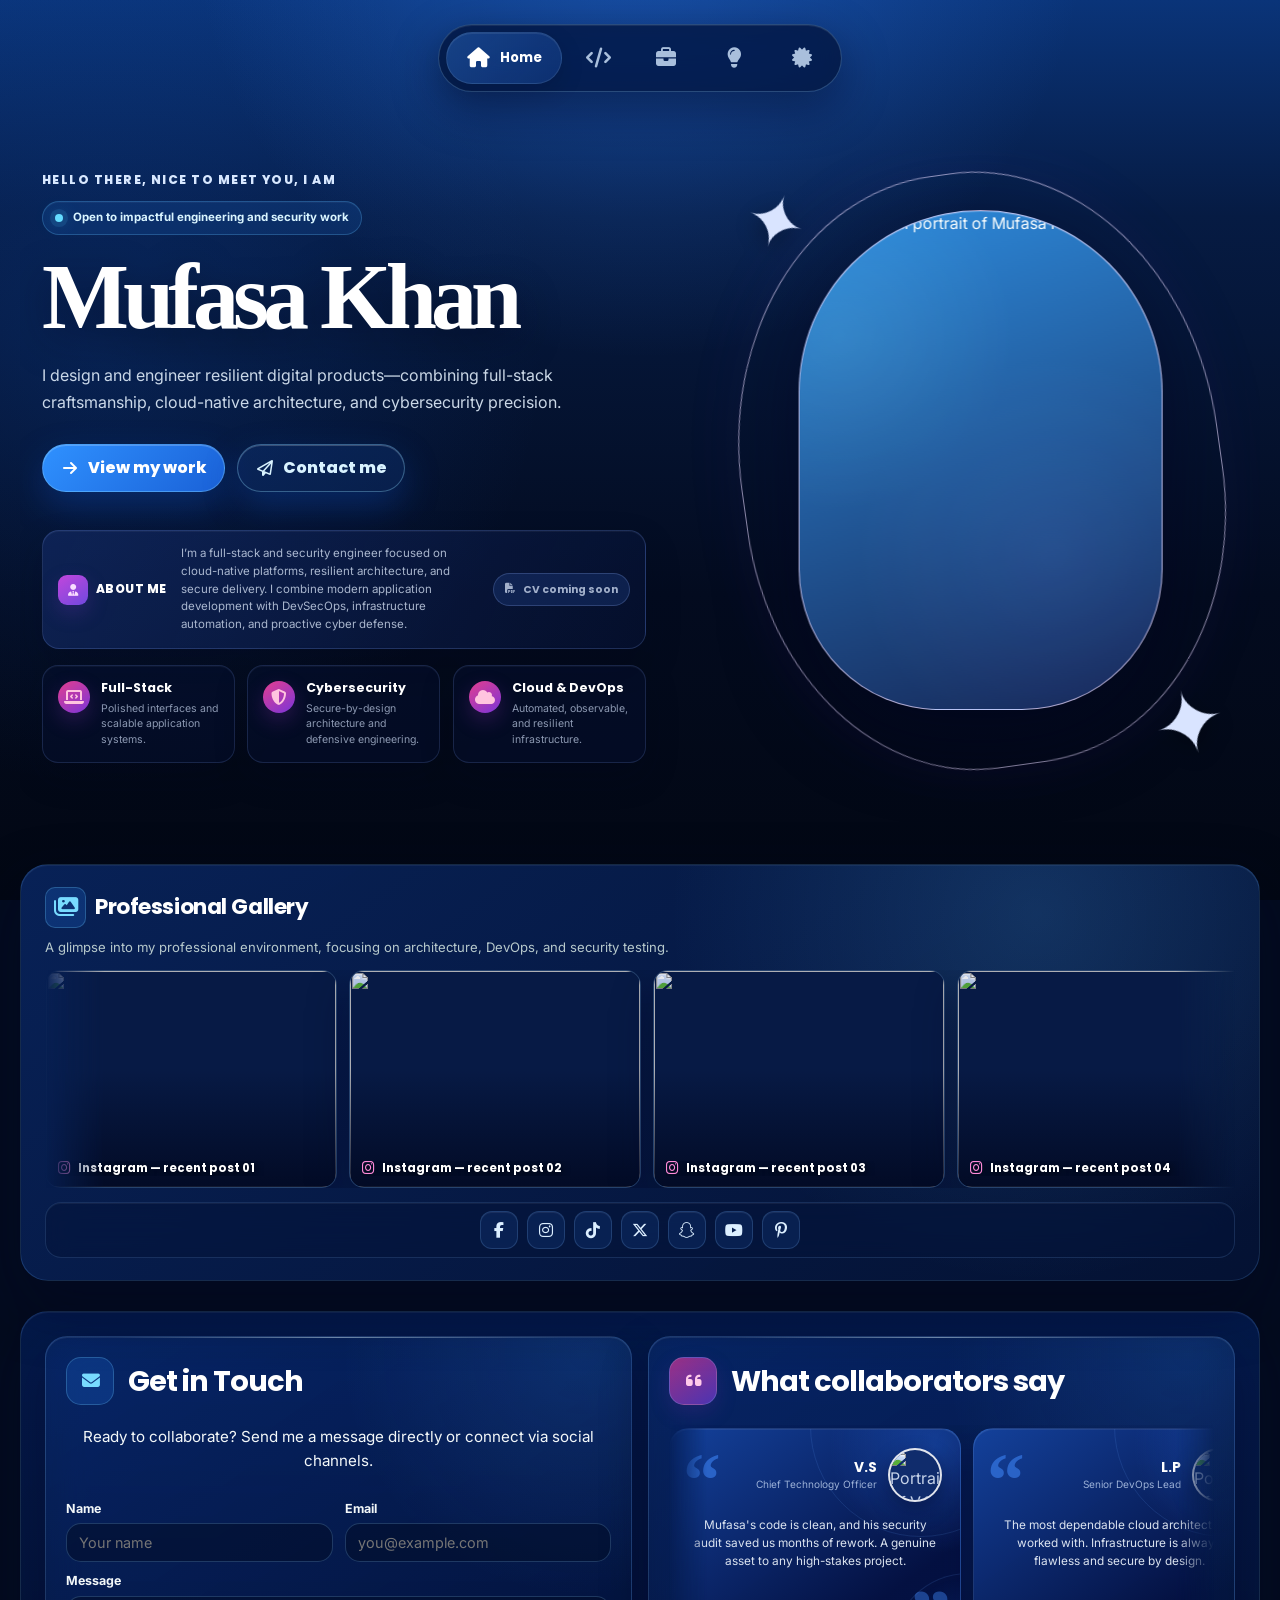
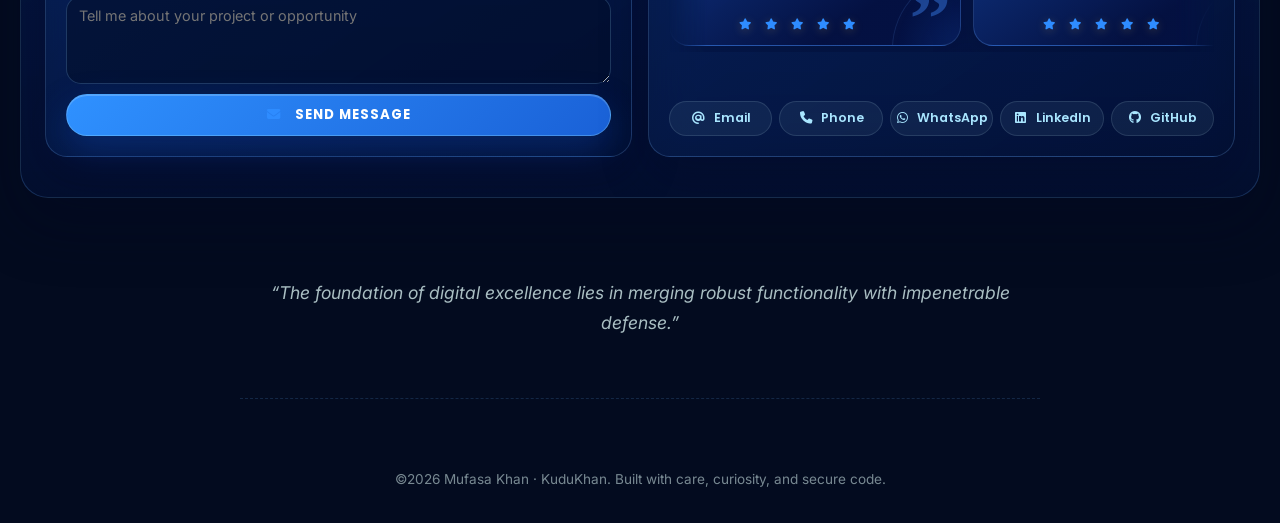
==== index.html @ 80a11d1e "Update Instagram profile and gallery image URLs" ====
<!DOCTYPE html>
<html lang="en">
<head>
    <meta charset="UTF-8" />
    <meta name="viewport" content="width=device-width, initial-scale=1.0" />
    <title>Mufasa Khan | Full-Stack, Cloud & Cybersecurity Engineer</title>

    <meta name="description" content="Mufasa Khan is a full-stack, cloud and cybersecurity engineer building secure applications, DevSecOps pipelines and resilient infrastructure." />
    <meta name="keywords" content="Mufasa Khan, KuduKhan, full-stack engineer, cybersecurity engineer, cloud engineer, DevSecOps, secure software development, AWS, Azure, GCP, Kubernetes, Terraform, ethical hacking, React, Node.js, Kenya" />
    <meta name="author" content="Mufasa Khan" />
    <meta name="creator" content="Mufasa Khan" />
    <meta name="publisher" content="Mufasa Khan" />
    <meta name="robots" content="index, follow, max-image-preview:large, max-snippet:-1, max-video-preview:-1" />
    <meta name="googlebot" content="index, follow, max-image-preview:large, max-snippet:-1, max-video-preview:-1" />
    <meta name="referrer" content="strict-origin-when-cross-origin" />
    <meta name="theme-color" content="#030b1f" />
    <meta name="color-scheme" content="dark" />
    <meta name="application-name" content="Mufasa Khan Portfolio" />
    <meta name="format-detection" content="telephone=yes" />

    <meta property="og:title" content="Mufasa Khan | Full-Stack, Cloud & Cybersecurity Engineer" />
    <meta property="og:description" content="Explore secure applications, cloud-native architecture, DevSecOps work, cybersecurity insights and engineering credentials by Mufasa Khan." />
    <meta property="og:type" content="website" />
    <meta property="og:site_name" content="Mufasa Khan Portfolio" />
    <meta property="og:locale" content="en_KE" />
    <meta property="og:image" content="https://scontent.cdninstagram.com/v/t51.82787-19/704406793_17965141053078334_5731360381501071940_n.jpg?_nc_cat=109&amp;ccb=7-5&amp;_nc_sid=bf7eb4&amp;efg=eyJ2ZW5jb2RlX3RhZyI6InByb2ZpbGVfcGljLnd3dy4xMDgwLkMzIn0%3D&amp;_nc_ohc=KOpPC4R1HBoQ7kNvwG-dyOm&amp;_nc_oc=AdohBiJkxQDghg2msuFjkV_uEao3c_VF0sZ8aQklSNLR2u-hksFihk2h6IF4p737-EE&amp;_nc_zt=24&amp;_nc_ht=scontent.cdninstagram.com&amp;_nc_gid=bovY03io0uMBHkMDP6pY1w&amp;_nc_ss=7baaf&amp;oh=00_AQDJVypjHllLBrxPPgLc_ysP4JzNfMURKezRWK6V039p6Q&amp;oe=6A5D461D" />
    <meta property="og:image:alt" content="Professional portrait of Mufasa Khan" />
    <meta property="og:image:width" content="1080" />
    <meta property="og:image:height" content="1080" />

    <meta name="twitter:card" content="summary" />
    <meta name="twitter:title" content="Mufasa Khan | Full-Stack, Cloud & Cybersecurity Engineer" />
    <meta name="twitter:description" content="Secure full-stack engineering, resilient cloud architecture, DevSecOps and cybersecurity expertise." />
    <meta name="twitter:creator" content="@pukkagennoduff" />
    <meta name="twitter:image" content="https://scontent.cdninstagram.com/v/t51.82787-19/704406793_17965141053078334_5731360381501071940_n.jpg?_nc_cat=109&amp;ccb=7-5&amp;_nc_sid=bf7eb4&amp;efg=eyJ2ZW5jb2RlX3RhZyI6InByb2ZpbGVfcGljLnd3dy4xMDgwLkMzIn0%3D&amp;_nc_ohc=KOpPC4R1HBoQ7kNvwG-dyOm&amp;_nc_oc=AdohBiJkxQDghg2msuFjkV_uEao3c_VF0sZ8aQklSNLR2u-hksFihk2h6IF4p737-EE&amp;_nc_zt=24&amp;_nc_ht=scontent.cdninstagram.com&amp;_nc_gid=bovY03io0uMBHkMDP6pY1w&amp;_nc_ss=7baaf&amp;oh=00_AQDJVypjHllLBrxPPgLc_ysP4JzNfMURKezRWK6V039p6Q&amp;oe=6A5D461D" />
    <meta name="twitter:image:alt" content="Professional portrait of Mufasa Khan" />

    <!-- Add a canonical link here after the portfolio has a permanent public domain. -->
    <script type="application/ld+json">
    {
      "@context": "https://schema.org",
      "@graph": [
        {
          "@type": "Person",
          "@id": "#mufasa-khan",
          "name": "Mufasa Khan",
          "alternateName": "KuduKhan",
          "jobTitle": "Full-Stack, Cloud and Cybersecurity Engineer",
          "description": "Full-stack, cloud and cybersecurity engineer specializing in secure software development, DevSecOps and resilient infrastructure.",
          "email": "mailto:karim.omar3130@gmail.com",
          "telephone": "+254757885101",
          "image": "https://scontent.cdninstagram.com/v/t51.82787-19/704406793_17965141053078334_5731360381501071940_n.jpg?_nc_cat=109&ccb=7-5&_nc_sid=bf7eb4&efg=eyJ2ZW5jb2RlX3RhZyI6InByb2ZpbGVfcGljLnd3dy4xMDgwLkMzIn0%3D&_nc_ohc=KOpPC4R1HBoQ7kNvwG-dyOm&_nc_oc=AdohBiJkxQDghg2msuFjkV_uEao3c_VF0sZ8aQklSNLR2u-hksFihk2h6IF4p737-EE&_nc_zt=24&_nc_ht=scontent.cdninstagram.com&_nc_gid=bovY03io0uMBHkMDP6pY1w&_nc_ss=7baaf&oh=00_AQDJVypjHllLBrxPPgLc_ysP4JzNfMURKezRWK6V039p6Q&oe=6A5D461D",
          "knowsAbout": [
            "Full-Stack Engineering",
            "Cybersecurity",
            "Cloud Architecture",
            "DevSecOps",
            "Secure Software Development",
            "Kubernetes",
            "Terraform",
            "Ethical Hacking"
          ],
          "sameAs": [
            "https://github.com/KuduKhan",
            "https://www.linkedin.com/in/ommy-theboss-78a7613a4",
            "https://web.facebook.com/mufasa.khan.490669",
            "https://www.instagram.com/mk.kudukhan",
            "https://www.tiktok.com/@mk.kudukhan",
            "https://x.com/pukkagennoduff",
            "https://www.youtube.com/@JeJe-Media",
            "https://www.snapchat.com/add/mk.kudukhan",
            "https://pin.it/3O5JSbbIP"
          ]
        },
        {
          "@type": "WebSite",
          "@id": "#portfolio-website",
          "name": "Mufasa Khan Portfolio",
          "description": "Portfolio of Mufasa Khan, a full-stack, cloud and cybersecurity engineer.",
          "inLanguage": "en",
          "author": { "@id": "#mufasa-khan" }
        }
      ]
    }
    </script>
    <link rel="preconnect" href="https://fonts.googleapis.com">
    <link rel="preconnect" href="https://fonts.gstatic.com" crossorigin>
    <link href="https://fonts.googleapis.com/css2?family=Inter:wght@300;400;600;700;800&family=Poppins:wght@400;600;700;800;900&display=swap" rel="stylesheet">
    <link
        rel="stylesheet"
        href="https://cdnjs.cloudflare.com/ajax/libs/font-awesome/6.5.0/css/all.min.css"
    />
    <style>
        /* Color Palette & Variables */
        :root {
            --bg: #0d121c; /* Deep Navy/Black */
            --card: #1c2635; /* Dark Slate Blue */
            --accent: #06b6d4; /* Base Cyan/Teal */
            --accent-light: #22d3ee; /* Lighter Cyan for Highlights */
            --text: #e2e8f0; /* Off-White */
            --subtext: #94a3b8; /* Light Gray/Blue */
            --border: #334155; /* Dark Border */
            --tag-bg: #293749; /* Slightly Lighter Card Inner */
            --tag-text: #67e8f9; /* Bright Cyan for Tags */
            --modal-bg: #141a27; /* Darker Modal Background */
            
            /* --- SUBTLE GLOW EFFECT --- */
            --neon-glow: 0 0 5px rgba(34, 211, 238, 0.4), 0 0 10px rgba(6, 182, 212, 0.3);
            --aura-color: rgba(6, 182, 212, 0.06); 

            /* --- ANIMATION VARIABLES --- */
            --intro-duration: 0.8s;
            --card-delay-base: 80ms;
            --accent-rgb: 6, 182, 212;
            --success: #34d399;
            --header-height: 72px;
        }

        * {
            box-sizing: border-box;
            margin: 0;
            padding: 0;
        }

        body {
            font-family: "Inter", sans-serif;
            background-color: var(--bg);
            color: var(--text);
            scroll-behavior: smooth;
            background-image: 
                radial-gradient(circle at 10% 50%, rgba(34, 211, 238, 0.02) 0%, transparent 50%),
                radial-gradient(circle at top, rgba(6, 182, 212, 0.04) 0%, transparent 60%);
            
            overflow-x: hidden;
            position: relative;
            min-height: 100vh;
            line-height: 1.5;
        }

        ::selection {
            color: var(--bg);
            background: var(--accent-light);
        }

        .skip-link {
            position: fixed;
            top: 12px;
            left: 12px;
            z-index: 1200;
            padding: 10px 14px;
            border-radius: 8px;
            color: var(--bg);
            background: var(--accent-light);
            font-weight: 800;
            text-decoration: none;
            transform: translateY(-160%);
            transition: transform 0.2s ease;
        }

        .skip-link:focus { transform: translateY(0); }

        :focus-visible {
            outline: 3px solid var(--accent-light);
            outline-offset: 4px;
        }
        
        /* --- Fixed Grid Background Overlay --- */
        body::before {
            content: '';
            position: fixed;
            top: 0;
            left: 0;
            width: 100%;
            height: 100%;
            pointer-events: none;
            z-index: -2;
            opacity: 0.08; 
            background: 
                linear-gradient(to right, var(--border) 1px, transparent 1px) 0 0 / 50px 50px,
                linear-gradient(to bottom, var(--border) 1px, transparent 1px) 0 0 / 50px 50px;
            mix-blend-mode: soft-light;
        }


        /* --- Mouse-follow Aura --- */
        .mouse-aura {
            position: fixed; 
            top: 0; 
            left: 0; 
            width: 600px; 
            height: 600px;
            background: radial-gradient(circle, var(--aura-color) 0%, transparent 60%);
            border-radius: 50%;
            pointer-events: none;
            z-index: -1;
            transform: translate(-50%, -50%); 
            opacity: 0;
            transition: opacity 0.8s ease-out; 
        }
        
        /* --- Page Sections (SPA) --- */
        .section-page {
            padding: 60px 20px 20px;
            max-width: 1280px;
            margin: auto;
            text-align: center;
            position: relative;
            display: none; 
            opacity: 0;
            animation: fadeIn 0.6s forwards;
            min-height: calc(100vh - 70px); 
        }

        .hero-status {
            display: inline-flex;
            align-items: center;
            gap: 10px;
            margin: 8px auto 24px;
            padding: 8px 14px;
            border: 1px solid rgba(52, 211, 153, 0.28);
            border-radius: 999px;
            color: #a7f3d0;
            background: rgba(16, 185, 129, 0.08);
            font-size: 0.88rem;
            font-weight: 700;
        }

        .hero-status::before {
            content: '';
            width: 8px;
            height: 8px;
            border-radius: 50%;
            background: var(--success);
            box-shadow: 0 0 0 5px rgba(52, 211, 153, 0.1);
        }

        .hero-actions {
            display: flex;
            justify-content: center;
            flex-wrap: wrap;
            gap: 12px;
            margin: -48px auto 64px;
        }

        .hero-btn {
            display: inline-flex;
            align-items: center;
            justify-content: center;
            gap: 9px;
            min-width: 160px;
            padding: 12px 18px;
            border: 1px solid var(--accent);
            border-radius: 10px;
            color: var(--bg);
            background: var(--accent-light);
            font-family: 'Poppins', sans-serif;
            font-weight: 800;
            text-decoration: none;
            box-shadow: 0 8px 24px rgba(var(--accent-rgb), 0.18);
            transition: transform 0.2s ease, box-shadow 0.2s ease, background 0.2s ease;
        }

        .hero-btn.secondary {
            color: var(--accent-light);
            background: rgba(var(--accent-rgb), 0.06);
        }

        .hero-btn:hover {
            transform: translateY(-2px);
            box-shadow: 0 12px 28px rgba(var(--accent-rgb), 0.28);
        }
        
        .section-page.active {
            display: block; 
        }
        
        @keyframes fadeIn {
            from { opacity: 0; }
            to { opacity: 1; }
        }

        /* Responsive padding adjustments for content under fixed header */
        @media (min-width: 768px) {
            .section-page {
                padding: 120px 20px 30px; 
            }
        }

        h2 {
            font-family: "Poppins", sans-serif;
            font-size: clamp(2rem, 5vw, 3.5rem);
            color: var(--accent-light);
            margin-bottom: 20px;
            text-transform: uppercase;
            letter-spacing: 5px;
            font-weight: 800;
            text-shadow: 0 0 12px rgba(6, 182, 212, 0.4); 
            position: relative;
            display: inline-block;
            transition: text-shadow 0.3s, transform 0.5s ease; /* Add transform transition */
        }

        /* --- New: Home Title Collapse Effect --- */
        #home-title-wrapper {
            position: relative;
            z-index: 10; /* Ensure title stays above cards */
            will-change: transform, opacity;
            transition: transform 0.5s ease, opacity 0.5s ease;
        }

        #home-title-wrapper.collapsed {
            transform: translateY(-50px) scale(0.9);
            opacity: 0;
        }
        /* --- End Home Title Collapse Effect --- */


        #skills-title {
            cursor: default;
        }
        
        /* --- Title Letter Hover Effect (Skills) --- */
        #skills-title span.letter-animate {
            display: inline-block;
            opacity: 0;
            transform: translateY(-50px) rotateZ(-90deg) scale(0.5);
            transition: transform 0.3s ease, opacity 0.3s ease, text-shadow 0.3s ease; 
        }
        
        #skills-title.ready-to-hover:hover span.letter-animate {
            transform: translateY(-5px) scale(1.05);
            opacity: 1;
            text-shadow: 0 0 8px var(--accent-light);
        }

        #skills-title.ready-to-hover:hover span.letter-animate:nth-child(even) {
            transform: translateY(5px) scale(0.95);
        }

        @keyframes intro-assemble {
            0% { opacity: 0; transform: translateY(-100px) translateX(-50px) rotateZ(-180deg) scale(0.1); }
            40% { opacity: 0.8; transform: translateY(10px) translateX(20px) rotateZ(10deg) scale(1.1); }
            60% { opacity: 1; transform: translateY(-5px) translateX(-5px) rotateZ(-5deg) scale(1.05); }
            100% { opacity: 1; transform: translateY(0) translateX(0) rotateZ(0deg) scale(1); }
        }
        
        #skills-title span.letter-animate.animate {
            animation: intro-assemble var(--intro-duration) forwards cubic-bezier(0.175, 0.885, 0.32, 1.275);
            animation-delay: calc(var(--i) * 0.05s); /* Faster assembly sequence */
        }

        h2::after {
            content: '';
            position: absolute;
            bottom: -5px;
            left: 0;
            width: 100%;
            height: 3px;
            background: var(--accent);
            border-radius: 2px;
            transform: scaleX(0); 
            transform-origin: center center;
            transition: transform 0.6s cubic-bezier(0.23, 1, 0.32, 1); 
        }
        
        h2.active-underline::after {
            transform: scaleX(0.8);
        }

        p.intro {
            max-width: 800px;
            margin: 0 auto 80px;
            color: var(--subtext);
            font-size: 1.1rem;
            line-height: 1.7;
            font-weight: 400;
        }

        .section-page#home p.intro {
             /* New: Link the introduction paragraph to the collapse animation */
             will-change: transform, opacity;
             transition: transform 0.5s ease, opacity 0.5s ease;
        }
        .section-page#home.active p.intro.collapsed {
            transform: translateY(-50px);
            opacity: 0;
            margin-bottom: 0; /* Collapse margin */
        }
        
        /* Custom emphasis style for content */
        .highlight-text {
            color: var(--accent-light);
            font-weight: 700;
            text-shadow: 0 0 3px rgba(34, 211, 238, 0.2);
        }

        .home-quote {
            font-style: italic;
            color: var(--subtext);
            font-size: 1.1rem;
            line-height: 1.7;
            max-width: 800px;
            margin: 80px auto 0 auto;
            text-align: center;
        }

        .pre-header {
            font-family: "Poppins", sans-serif;
            color: var(--accent);
            font-size: 1.1rem;
            font-weight: 600;
            text-transform: uppercase;
            letter-spacing: 2.5px;
            margin-bottom: 15px; 
            opacity: 0; 
            transform: translateY(-20px); 
            transition: opacity 0.8s ease-out 0.2s, transform 0.8s ease-out 0.2s; 
        }

        .pre-header.visible {
            opacity: 1;
            transform: translateY(0);
        }

        /* --- Grid Layout (Generic) --- */
        .grid {
            display: grid;
            grid-template-columns: repeat(auto-fit, minmax(min(100%, 280px), 1fr));
            gap: 25px;
            perspective: 1000px;
        }
        
        /* --- Home Content Grid (Specific) --- */
        .home-grid {
            display: grid;
            grid-template-columns: repeat(auto-fit, minmax(300px, 1fr));
            gap: 30px;
            margin-bottom: 80px;
        }

        /* Desktop Layout (3-column structure for efficiency) */
        @media (min-width: 1024px) {
            .home-grid {
                grid-template-columns: repeat(3, 1fr);
                grid-auto-rows: minmax(min-content, max-content); 
            }

            .home-info-card.about-me {
                grid-column: span 2;
                grid-row: 1 / 2;
                height: 100%;
                display: flex;
                flex-direction: column;
                justify-content: flex-start;
                align-items: center;
            }

            .home-info-card#contact-card {
                grid-column: 3 / 4;
                grid-row: 1 / 2;
                padding-bottom: 40px; 
            }
            
            .home-info-card.testimonials {
                grid-column: 3 / 4;
                grid-row: 2 / 3;
            }

            .home-info-card.gallery-card {
                grid-column: 1 / 3; 
                grid-row: 2 / 3; 
            }
        }
        /* --- End Home Content Grid Adjustments --- */
        
        .home-info-card {
            background-color: var(--card);
            border: 1px solid var(--border);
            border-radius: 16px;
            padding: 30px;
            text-align: center;
            box-shadow: 0 8px 25px rgba(0, 0, 0, 0.4);
            transition: transform 0.3s ease, box-shadow 0.3s ease;
        }

        .home-info-card:hover {
            transform: translateY(-6px); 
            box-shadow: 0 12px 30px rgba(6, 182, 212, 0.25), 0 0 10px rgba(34, 211, 238, 0.3); 
        }

        .home-info-card h3 {
            font-family: 'Poppins', sans-serif;
            font-size: 1.6rem;
            color: var(--accent-light);
            margin-bottom: 20px;
            border-bottom: 2px solid var(--accent);
            padding-bottom: 10px;
            display: inline-block;
        }

        .home-info-card i {
            color: var(--accent);
            margin-right: 10px;
        }

        .testimonial-card {
            border-left: 4px solid var(--accent);
            padding: 20px;
            font-style: italic;
            color: var(--subtext);
            margin-bottom: 15px;
            background-color: rgba(35, 48, 66, 0.3);
            border-radius: 8px;
            text-align: left;
        }
        .testimonial-card p {
            font-style: italic;
            margin-bottom: 10px;
        }
        .testimonial-card .author {
            display: block;
            text-align: right;
            font-style: normal;
            font-weight: 600;
            color: var(--accent-light);
        }
        
        /* --- About Me Section Styles --- */
        .about-content-wrapper {
            display: flex;
            flex-direction: column; 
            gap: 30px;
            width: 100%;
            text-align: left;
            margin-top: 10px;
        }
        
        .about-cv-button {
            margin-top: 10px;
            display: inline-block;
            max-width: 300px;
            align-self: center;
        }
        
        .about-social-links {
            margin-top: 30px;
            display: flex;
            justify-content: center;
            flex-wrap: wrap;
            gap: 10px;
        }
        .about-social-link {
            flex: 0 1 auto;
            padding: 8px 15px;
        }

        @media (min-width: 768px) {
            .about-content-wrapper {
                flex-direction: row; 
                align-items: flex-start;
            }
        }

        .profile-pic-container {
            flex-shrink: 0;
            width: 150px; 
            height: 150px;
            border-radius: 50%;
            overflow: hidden;
            margin: 0 auto; 
            border: 3px solid var(--accent);
            box-shadow: 0 0 15px rgba(6, 182, 212, 0.5);
            transition: transform 0.3s ease;
        }

        @media (min-width: 768px) {
            .profile-pic-container {
                margin: 0; 
                width: 180px;
                height: 180px;
            }
        }

        .profile-pic-container img {
            width: 100%;
            height: 100%;
            object-fit: cover;
            display: block;
        }

        .profile-pic-container:hover {
            transform: scale(1.05) rotate(-3deg);
        }

        .about-text-content {
            flex-grow: 1;
            display: flex;
            flex-direction: column;
            gap: 20px;
            width: 100%; 
        }

        /* New Glass Card Style for Paragraphs */
        .about-paragraph-glass {
            background-color: rgba(45, 62, 80, 0.3); 
            backdrop-filter: blur(5px);
            -webkit-backdrop-filter: blur(5px);
            border: 1px solid rgba(226, 232, 240, 0.08); 
            border-radius: 12px;
            padding: 20px;
            box-shadow: 0 2px 10px rgba(0, 0, 0, 0.2);
            transition: box-shadow 0.3s ease, border-color 0.3s ease;
        }

        .about-paragraph-glass:hover {
            box-shadow: 0 4px 15px rgba(6, 182, 212, 0.2);
            border-color: var(--accent);
        }

        .about-paragraph-glass .desc {
            margin: 0;
            padding: 0;
        }
        /* --- END About Me Section Styles --- */
        
        /* --- Card Styles (Glassmorphism + Animations) --- */
        .card {
            background-color: rgba(28, 38, 53, 0.4);
            backdrop-filter: blur(10px) saturate(180%);
            -webkit-backdrop-filter: blur(10px) saturate(180%);
            border: 1px solid rgba(226, 232, 240, 0.1);
            border-radius: 16px;
            padding: 20px; 
            text-align: left;
            position: relative;
            overflow: hidden;
            box-shadow: 0 10px 40px 0 rgba(0, 0, 0, 0.5), inset 0 0 5px rgba(255, 255, 255, 0.05); 
            
            transition: transform 0.7s cubic-bezier(0.2, 0.5, 0.2, 1), opacity 0.7s ease, box-shadow 0.3s ease, border-color 0.3s ease, background-color 0.3s ease;
            
            opacity: 0;
            transform: translateY(40px) scale(0.95);
            transform-style: preserve-3d; 

            display: flex;
            flex-direction: column;
            justify-content: space-between;
        }
        
        /* New: Hide cards that don't match the filter */
        .card:not(.filtered) {
             display: none;
        }

        .inner-card {
            background-color: rgba(45, 62, 80, 0.3);
            backdrop-filter: blur(8px) saturate(180%);
            -webkit-backdrop-filter: blur(8px) saturate(180%);
            border: 1px solid rgba(226, 232, 240, 0.08); 
            border-radius: 12px;
            padding: 20px;
            text-align: left;
            position: relative; 
            z-index: 2;
            min-width: 0;
            max-width: 100%;
            overflow: hidden;
            box-shadow: 0 5px 15px rgba(0, 0, 0, 0.3);
        }
        
        .main-content-box {
            margin-bottom: 15px; 
            flex-grow: 1; 
            position: relative; 
            min-width: 0;
        }
        
        .card.visible {
            opacity: 1;
            transform: translateY(0) scale(1);
        }

        .card:hover {
            border-color: var(--accent-light);
            transform: translateY(-6px) scale(1);
            box-shadow: 0 15px 30px rgba(6, 182, 212, 0.3), var(--neon-glow); 
            background-color: rgba(35, 48, 66, 0.6); 
        }
        
        .card-index {
            position: absolute;
            top: 10px; 
            right: 15px; 
            font-family: 'Poppins', sans-serif;
            font-size: 3rem; 
            font-weight: 900;
            color: var(--accent);
            opacity: 0.15; 
            z-index: 1;
            text-shadow: 0 0 5px rgba(6, 182, 212, 0.4); 
            transition: opacity 0.5s ease, transform 0.4s ease, color 0.4s ease, text-shadow 0.4s ease;
            pointer-events: none;
        }

        /* --- Card Index Hover Effect --- */
        .card:hover .card-index {
            opacity: 0.8; 
            transform: translateY(-5px) scale(1.1);
            color: var(--accent-light);
            text-shadow: 0 0 10px var(--accent-light);
        }
        /* --- End Index Hover --- */


        /* --- Letter Roll Animation (SKILLS cards only) --- */
        @keyframes roll-and-explode {
            0% { transform: translate3d(0, 0, 0) rotateZ(0deg); }
            50% { transform: translate3d(30px, -10px, 10px) rotateZ(180deg) scale(1.2); }
            70% { transform: translate3d(-10px, 5px, 0px) rotateZ(300deg); }
            100% { transform: translate3d(0, 0, 0) rotateZ(360deg) scale(1); }
        }
        
        .letter {
            background: linear-gradient(135deg, var(--accent), #1d4ed8);
            color: var(--bg);
            font-family: "Poppins", sans-serif;
            font-weight: 900;
            font-size: 1.8rem;
            border-radius: 12px;
            width: 55px;
            height: 55px;
            display: flex;
            align-items: center;
            justify-content: center;
            margin-bottom: 20px;
            box-shadow: 0 0 10px rgba(6, 182, 212, 0.4), inset 0 0 8px rgba(255, 255, 255, 0.2);
            position: relative; 
            overflow: hidden; 
            z-index: 5;
            transform-style: preserve-3d;
        }
        
        .letter.roll-and-explode {
            animation: roll-and-explode 1.5s cubic-bezier(0.25, 0.46, 0.45, 0.94) 1 forwards;
        }

        /* --- Particle Explosion --- */
        /* (Particles CSS remains the same) */
        .particle-container {
            position: absolute;
            top: 0;
            left: 0;
            width: 100%;
            height: 100%;
            pointer-events: none;
            z-index: 10;
        }

        .particle {
            position: absolute;
            width: 4px; 
            height: 4px;
            background: radial-gradient(circle at center, var(--accent-light) 0%, var(--accent) 70%);
            border-radius: 50%;
            top: 50%;
            left: 50%;
            transform: translate(-50%, -50%) scale(0);
            opacity: 0;
        }

        @keyframes particle-cycle {
            0% { 
                opacity: 0; 
                transform: translate(-50%, -50%) scale(0); 
            }
            5% { 
                opacity: 1; 
                transform: translate(-50%, -50%) scale(1.5);
            }
            80% { 
                opacity: 0.1; 
                transform: translate(calc(-50% + var(--endX) * 1.5), calc(-50% + var(--endY) * 1.5)) scale(0.2); 
            }
            100% { 
                opacity: 0; 
                transform: translate(calc(-50% + var(--endX) * 2), calc(-50% + var(--endY) * 2)) scale(0);
            }
        }

        .card.explode .particle {
            animation-name: particle-cycle;
            animation-duration: 2s; 
            animation-fill-mode: forwards;
            animation-timing-function: cubic-bezier(0.25, 0.46, 0.45, 0.94);
            animation-delay: var(--delay);
        }
        /* --- End Particle Explosion --- */

        /* --- Typing Effect / Title Styling --- */
        .title {
            font-family: "Poppins", sans-serif;
            font-size: 1.4rem;
            color: var(--accent-light);
            margin-bottom: 8px;
            font-weight: 600;
            letter-spacing: 0.5px;
            min-height: 1.8em; 
            overflow-wrap: anywhere;
            /* New: Hide title text initially for non-skill cards if they are typing */
            /* Skill card titles still need to be managed by JS for the typing effect */
        }
        
        /* For Project/Insight/Certificates (non-typing) */
        .card:not([data-type="skills"]) .title .title-text {
            /* Full title rendered directly */
            display: inline-block; 
        }

        /* For Skill cards (typing animation) */
        .card[data-type="skills"] .title .title-text {
            /* Text starts blank to facilitate typing animation */
            display: inline-block;
            min-height: 1.8em;
        }
        .card[data-type="skills"] .title[data-typed="false"] .title-text {
            visibility: hidden; /* Hide content before animation starts */
        }
        
        .title .typing-cursor {
            display: inline-block;
            width: 2px;
            height: 1.2em;
            background-color: var(--accent-light);
            margin-left: 4px;
            opacity: 1;
            animation: blink 0.8s infinite;
            vertical-align: bottom;
        }

        @keyframes blink {
            0%, 100% { opacity: 1; }
            50% { opacity: 0; }
        }
        /* --- End Typing Effect / Title Styling --- */


        .desc {
            color: #b0b9c7;
            font-size: 1rem;
            margin-bottom: 0; 
            line-height: 1.6;
            overflow-wrap: anywhere;
        }
        
        /* Ensure the inner card for tech list has appropriate padding/margin */
        .tech-list-box {
            padding: 15px 20px;
            margin-top: 15px; 
            background-color: rgba(45, 62, 80, 0.2); 
        }

        .tech-list {
            display: flex;
            flex-wrap: wrap;
            gap: 8px;
            align-items: center;
            width: 100%;
            min-width: 0;
        }

        .tech {
            background-color: var(--tag-bg);
            color: var(--tag-text);
            font-size: 0.85rem;
            width: 42px;
            max-width: 100%;
            height: 42px;
            border-radius: 10px;
            padding: 0 12px;
            display: inline-flex;
            align-items: center;
            justify-content: center;
            gap: 0;
            overflow: hidden;
            white-space: nowrap;
            font-family: inherit;
            transition: width 0.3s ease, gap 0.3s ease, background-color 0.3s ease,
                        color 0.3s ease, border-color 0.3s ease, transform 0.3s ease,
                        box-shadow 0.3s ease;
            cursor: pointer;
            border: 1px solid transparent;
            font-weight: 600;
            user-select: none;
        }

        .tech i {
            flex: 0 0 auto;
            font-size: 1.15rem;
            color: var(--tag-text); 
            transition: color 0.3s ease, text-shadow 0.3s ease; 
        }

        .tech-name {
            max-width: 0;
            overflow: hidden;
            opacity: 0;
            transform: translateX(-4px);
            transition: max-width 0.3s ease, opacity 0.2s ease, transform 0.3s ease;
        }

        .tech:hover,
        .tech:focus-visible {
            width: min(var(--tech-expanded-width, 130px), 100%);
            gap: 8px;
            background-color: var(--accent);
            color: var(--bg);
            border-color: var(--accent-light);
            transform: translateY(-2px);
            box-shadow: 0 5px 10px rgba(6, 182, 212, 0.4);
        }

        .tech:hover .tech-name,
        .tech:focus-visible .tech-name {
            max-width: 180px;
            opacity: 1;
            transform: translateX(0);
        }

        .tech:hover i,
        .tech:focus-visible i {
            color: var(--bg);
            text-shadow: 0 0 5px rgba(255, 255, 255, 0.5);
        }

        @keyframes pulse-glow {
            0%, 100% { text-shadow: 0 0 0 rgba(6, 182, 212, 0); opacity: 0.8; }
            50% { text-shadow: 0 0 5px rgba(103, 232, 249, 0.6); opacity: 1; } 
        }

        .tech i {
            animation: pulse-glow 4s infinite ease-in-out; 
            animation-delay: var(--delay);
        }

        /* --- Filtering Bar (New Feature) --- */
        .filter-bar {
            max-width: 1000px;
            margin: 0 auto 40px;
            display: flex;
            flex-wrap: wrap;
            justify-content: center;
            gap: 10px;
            padding: 10px;
            background-color: var(--card);
            border-radius: 12px;
            border: 1px solid var(--border);
            box-shadow: 0 4px 15px rgba(0, 0, 0, 0.3);
        }

        .filter-btn {
            background-color: var(--tag-bg);
            color: var(--subtext);
            font-size: 0.9rem;
            padding: 8px 16px;
            border-radius: 8px;
            border: 1px solid transparent;
            cursor: pointer;
            transition: all 0.2s ease;
            font-weight: 600;
        }

        .filter-btn:hover {
            color: var(--accent-light);
            background-color: #334155;
            transform: translateY(-1px);
        }

        .filter-btn.active {
            background-color: var(--accent);
            color: var(--bg);
            border-color: var(--accent-light);
            box-shadow: 0 0 10px rgba(6, 182, 212, 0.4);
            transform: translateY(-2px);
        }
        /* --- End Filtering Bar --- */

        /* --- Project/Insight/Certificate Card Specific Styles --- */
        .preview-description {
            width: 100%;
            min-height: clamp(160px, 18vw, 220px);
            display: flex;
            align-items: flex-end;
            padding: 22px;
            border: 1px solid rgba(103, 232, 249, 0.16);
            border-radius: 12px;
            color: #e8f8fa;
            background-color: var(--tag-bg);
            background-image:
                linear-gradient(180deg, rgba(5, 15, 24, 0.22) 0%, rgba(5, 15, 24, 0.72) 54%, rgba(5, 15, 24, 0.96) 100%),
                var(--preview-image);
            background-position: center;
            background-size: cover, cover;
            background-repeat: no-repeat;
            overflow: hidden;
            isolation: isolate;
            text-shadow: 0 2px 8px rgba(0, 0, 0, 0.9);
            box-shadow: inset 0 -45px 70px rgba(2, 10, 16, 0.22);
            transition: border-color 0.3s ease, box-shadow 0.3s ease;
        }

        .preview-description .desc-content {
            display: block;
            width: 100%;
            min-width: 0;
            line-height: 1.65;
            overflow-wrap: anywhere;
            word-break: normal;
            hyphens: none;
        }

        .header-nav-link i,
        .mobile-nav-link i,
        .hero-btn i,
        .project-link-btn i {
            width: 1.2em;
            flex: 0 0 auto;
            text-align: center;
        }

        .home-info-card h3 i {
            display: inline-grid;
            place-items: center;
            width: 1.9em;
            height: 1.9em;
            margin-right: 9px;
            border: 1px solid rgba(103, 232, 249, 0.15);
            border-radius: 10px;
            background: rgba(103, 232, 249, 0.07);
            vertical-align: middle;
        }

        .card:hover .preview-description {
            border-color: rgba(103, 232, 249, 0.34);
            box-shadow: inset 0 -55px 80px rgba(2, 10, 16, 0.3), 0 10px 28px rgba(0, 12, 16, 0.22);
        }

        .preview-description .highlight-text {
            color: #8cecff;
            text-shadow: 0 1px 8px rgba(0, 0, 0, 0.95);
        }

        .project-links {
            display: flex;
            flex-wrap: wrap;
            gap: 15px;
            margin-top: 20px;
        }
        
        .project-link-btn {
            flex: 1;
            min-width: 0;
            overflow-wrap: anywhere;
            background-color: var(--tag-bg);
            color: var(--tag-text);
            padding: 10px;
            border-radius: 8px;
            font-family: "Poppins", sans-serif;
            font-weight: 600;
            text-align: center;
            text-decoration: none;
            transition: all 0.3s ease;
            font-size: 0.9rem;
            border: 1px solid var(--border);
            text-transform: capitalize;
        }

        @media (max-width: 480px) {
            .card,
            .inner-card {
                padding: 16px;
            }

            .preview-description {
                min-height: 180px;
                padding: 16px;
            }

            .project-links {
                flex-direction: column;
            }

            .project-link-btn {
                width: 100% !important;
            }
        }
        
        .project-link-btn:hover {
            background-color: var(--accent);
            color: var(--bg);
            border-color: var(--accent);
            box-shadow: 0 0 10px rgba(6, 182, 212, 0.3); 
            transform: translateY(-2px);
        }

        .project-link-btn[aria-disabled="true"] {
            cursor: not-allowed;
            opacity: 0.62;
            color: var(--subtext);
            background: rgba(41, 55, 73, 0.55);
            pointer-events: none;
        }

        .project-link-btn[aria-disabled="true"]:hover {
            color: var(--subtext);
            background: rgba(41, 55, 73, 0.55);
            border-color: var(--border);
            box-shadow: none;
            transform: none;
        }
        
        .project-link-btn i {
            margin-right: 8px;
            color: inherit;
        }
        /* --- End Project Card Styles --- */


        footer {
            margin-top: 30px; 
            max-width: 800px;
            margin-left: auto;
            margin-right: auto;
            border-top: 1px dashed var(--border);
            padding-top: 40px;
            padding-bottom: 20px; 
            text-align: center;
        }
        
        .copyright-text {
            margin-top: 30px;
            font-size: 0.85rem;
            color: var(--subtext);
            font-style: normal;
            opacity: 0.7;
        }

        /* --- Fixed Header Navigation (Desktop Only) --- */
        .header-nav {
            display: none; 
            position: fixed;
            top: 0;
            left: 0;
            width: 100%;
            background-color: rgba(13, 18, 28, 0.95); 
            backdrop-filter: blur(10px);
            -webkit-backdrop-filter: blur(10px);
            border-bottom: 1px solid var(--border);
            z-index: 900; 
            box-shadow: 0 5px 20px rgba(0,0,0,0.5);
            
            padding: 15px 20px;
            justify-content: center;
            align-items: center;
            gap: 40px; 
        }

        .header-nav-link {
            color: var(--subtext);
            font-family: "Poppins", sans-serif;
            font-weight: 600;
            text-transform: uppercase;
            letter-spacing: 1.5px;
            text-decoration: none;
            padding: 5px 0; 
            transition: all 0.3s ease;
            position: relative;
            font-size: 0.95rem;
        }

        .header-nav-link:hover {
            color: var(--accent-light);
            transform: translateY(-2px);
        }

        .header-nav-link.active {
            color: var(--accent-light);
            text-shadow: 0 0 8px rgba(34, 211, 238, 0.4);
        }

        /* Underline animation effect */
        .header-nav-link::after {
            content: '';
            position: absolute;
            bottom: -5px;
            left: 50%;
            width: 0;
            height: 2px;
            background: var(--accent-light);
            transition: width 0.3s ease-in-out, left 0.3s ease-in-out;
        }

        .header-nav-link.active::after {
            width: 100%;
            left: 0;
        }
        /* --- End Fixed Header Styles --- */


        @media (max-width: 600px) {
            h2 {
                letter-spacing: 2px;
            }
            .pre-header {
                font-size: 1rem;
                letter-spacing: 1.5px;
            }
            /* Hide aura on mobile */
            .mouse-aura {
                display: none;
            }
        }
        
        @media (max-width: 480px) {
            .modal-content {
                padding: 25px;
                max-width: 95vw;
            }
            .modal-title {
                font-size: 1.5rem;
            }
        }

        /* --- Sticky Mobile Nav Styles (Refined placement) --- */
        .mobile-nav {
            display: none;
            position: fixed;
            bottom: 0;
            left: 0;
            width: 100%;
            background-color: rgba(28, 38, 53, 0.95);
            backdrop-filter: blur(10px);
            -webkit-backdrop-filter: blur(10px);
            border-top: 1px solid var(--border);
            z-index: 950; 
            padding: 8px 0;
            box-shadow: 0 -5px 20px rgba(0,0,0,0.5);
            
            justify-content: space-around;
            align-items: stretch;
        }

        .mobile-nav-link {
            flex: 1;
            display: flex;
            flex-direction: column;
            align-items: center;
            justify-content: center;
            text-decoration: none;
            color: var(--subtext);
            font-size: 0.75rem;
            font-weight: 500;
            font-family: "Poppins", sans-serif;
            transition: color 0.2s ease, border 0.3s ease;
            padding: 4px 0; 
            border-top: 2px solid transparent; 
        }
        .mobile-nav-link i {
            font-size: 1.2rem;
            margin-bottom: 4px;
        }
        .mobile-nav-link:hover {
            color: var(--accent-light);
        }
        
        /* --- Active Mobile Nav Link State --- */
        .mobile-nav-link.active {
            color: var(--accent-light);
            border-top: 2px solid var(--accent);
        }
        .mobile-nav-link.active i {
            color: var(--accent-light);
            text-shadow: 0 0 3px var(--accent-light);
        }

        @media (min-width: 768px) {
            .header-nav {
                display: flex;
            }
            /* Explicitly hide mobile nav on desktop */
            .mobile-nav {
                display: none !important; 
            }
            body {
                padding-bottom: 0;
            }
        }

        @media (max-width: 767px) {
            footer {
                margin-top: 60px; 
                padding-top: 30px;
                text-align: center; 
            }
            
            .footer-buttons {
                display: none; 
            }
            
            /* Explicitly show mobile nav on mobile */
            .mobile-nav {
                display: flex;
            }

            body {
                padding-bottom: 70px; 
            }
        }
        /* --- End Mobile Nav Styles --- */
        
        /* --- Modal Styles (Tech Details) --- */
        .modal-overlay {
            position: fixed;
            top: 0;
            left: 0;
            width: 100%;
            height: 100%;
            background: rgba(0, 0, 0, 0.85); 
            backdrop-filter: blur(5px);
            -webkit-backdrop-filter: blur(5px);
            display: none;
            align-items: center;
            justify-content: center;
            z-index: 1000;
            transition: opacity 0.3s ease;
            opacity: 0;
        }
        .modal-overlay.active {
            display: flex;
            opacity: 1;
        }

        .modal-content {
            background-color: var(--modal-bg);
            border: 2px solid var(--accent);
            border-radius: 16px;
            padding: 40px;
            max-width: 90vw;
            width: 500px;
            box-shadow: 0 10px 40px rgba(6, 182, 212, 0.35); 
            transform: translateY(-50px) scale(0.95);
            transition: transform 0.4s cubic-bezier(0.175, 0.885, 0.32, 1.275); 
        }

        .modal-overlay.active .modal-content {
            transform: translateY(0) scale(1);
        }
        /* ... (Rest of Modal styles remain the same) ... */
        .modal-header {
            display: flex;
            justify-content: space-between;
            align-items: flex-start; 
            margin-bottom: 20px;
        }

        .modal-title {
            font-family: "Poppins", sans-serif;
            font-size: 1.8rem;
            color: var(--accent-light);
            display: flex;
            align-items: center;
            gap: 15px;
            font-weight: 700;
            line-height: 1.2;
        }

        .modal-title i {
            font-size: 1.8rem;
            color: var(--accent);
            text-shadow: 0 0 8px rgba(34, 211, 238, 0.4);
        }

        .modal-close {
            background: none;
            border: none;
            color: var(--subtext);
            font-size: 1.8rem; 
            cursor: pointer;
            transition: color 0.2s ease, transform 0.2s ease;
            padding: 0;
            line-height: 1;
        }
        .modal-close:hover {
            color: var(--text);
            transform: rotate(90deg) scale(1.1);
        }
        
        .modal-description {
            color: var(--subtext);
            font-size: 1rem;
            line-height: 1.7;
        }
        /* --- End Modal Styles --- */
        
        /* Specific style for Image Modal Close Button (enhanced polish) */
        .image-modal-close-btn {
            position: absolute;
            top: 20px; 
            right: 20px;
            z-index: 1010;
            color: var(--accent-light);
            background: rgba(28, 38, 53, 0.9);
            border: 2px solid var(--accent);
            border-radius: 50%;
            width: 36px;
            height: 36px;
            line-height: 30px; 
            font-size: 1.5rem;
            cursor: pointer;
            transition: all 0.2s ease;
            text-align: center;
            box-shadow: 0 0 10px rgba(6, 182, 212, 0.4);
        }
        .image-modal-close-btn:hover {
            background: var(--accent);
            color: var(--bg);
            transform: rotate(90deg) scale(1.1);
        }

        /* --- CONTACT FORM STYLES --- */
        .contact-form {
            display: flex;
            flex-direction: column;
            gap: 15px;
            margin-top: 20px;
        }

        .form-field { text-align: left; }

        .form-field label {
            display: block;
            margin-bottom: 7px;
            color: var(--text);
            font-size: 0.85rem;
            font-weight: 700;
        }

        .form-field input,
        .form-field textarea { width: 100%; }

        .contact-form input,
        .contact-form textarea {
            background-color: var(--tag-bg);
            border: 1px solid var(--border);
            color: var(--text);
            padding: 12px 15px;
            border-radius: 8px;
            font-family: 'Inter', sans-serif;
            font-size: 1rem;
            transition: all 0.3s ease;
            resize: vertical;
        }

        .contact-form input:focus,
        .contact-form textarea:focus {
            outline: none;
            border-color: var(--accent);
            box-shadow: 0 0 5px rgba(6, 182, 212, 0.5);
            background-color: #1a2330; 
        }

        .contact-form textarea {
            min-height: 120px;
        }

        .submit-btn {
            background-color: var(--accent);
            color: var(--bg);
            font-family: 'Poppins', sans-serif;
            font-weight: 700;
            padding: 12px 20px;
            border: none;
            border-radius: 8px;
            cursor: pointer;
            transition: all 0.3s ease;
            text-transform: uppercase;
            letter-spacing: 1px;
            box-shadow: 0 5px 15px rgba(6, 182, 212, 0.4);
            text-decoration: none !important;
        }

        .submit-btn:hover:not(:disabled) {
            background-color: var(--accent-light);
            transform: translateY(-2px);
            box-shadow: 0 8px 20px rgba(6, 182, 212, 0.6);
        }
        
        .submit-btn:disabled {
            opacity: 0.6;
            cursor: not-allowed;
        }

        .contact-message {
            margin-top: 15px;
            padding: 0;
            border-radius: 8px;
            font-weight: 600;
            opacity: 0;
            height: 0;
            overflow: hidden;
            transition: opacity 0.5s ease, height 0.5s ease, padding 0.5s ease;
            color: #10b981; 
            background-color: rgba(16, 185, 129, 0.1);
            border: 1px solid #10b981;
            text-align: center;
        }

        .contact-message.visible {
            opacity: 1;
            height: auto;
            padding: 15px;
        }
        /* --- END CONTACT FORM STYLES --- */

        /* --- Gallery Specific Styles --- */
        .home-info-card.gallery-card h3 {
            margin-bottom: 10px;
            padding-bottom: 0;
            border-bottom: none;
        }

        .gallery-grid {
            display: grid;
            grid-template-columns: repeat(auto-fit, minmax(120px, 1fr)); 
            gap: 15px;
            margin-top: 30px;
        }
        @media (min-width: 768px) {
            .gallery-grid {
                grid-template-columns: repeat(4, 1fr);
            }
        }

        .gallery-item {
            cursor: pointer;
            overflow: hidden;
            border-radius: 10px;
            position: relative;
            box-shadow: 0 5px 15px rgba(0, 0, 0, 0.3);
            transition: transform 0.3s ease, box-shadow 0.3s ease;
            aspect-ratio: 1 / 1; 
            border: 1px solid var(--border);
        }

        .gallery-item:hover {
            transform: scale(1.05);
            box-shadow: 0 0 15px var(--accent-light);
        }

        .gallery-item img {
            width: 100%;
            height: 100%;
            object-fit: cover;
            display: block;
            transition: opacity 0.3s ease;
            opacity: 0.9;
        }

        .gallery-item:hover img {
            opacity: 1;
        }

        @media (max-width: 767px) {
            .section-page { padding: 40px 16px 20px; }
            .home-grid { grid-template-columns: 1fr; gap: 18px; }
            .home-info-card { padding: 22px 18px; }
            .hero-actions { margin-top: -54px; margin-bottom: 52px; }
            .hero-btn { min-width: min(100%, 260px); }
            .filter-bar {
                justify-content: center;
                flex-wrap: wrap;
                overflow: hidden;
                scroll-snap-type: none;
            }
            .filter-btn { flex: 0 1 auto; scroll-snap-align: none; }
            .project-links { flex-direction: column; gap: 10px; }
        }

        @media (prefers-reduced-motion: reduce) {
            *, *::before, *::after {
                scroll-behavior: auto !important;
                animation-duration: 0.01ms !important;
                animation-iteration-count: 1 !important;
                transition-duration: 0.01ms !important;
            }
            .mouse-aura { display: none !important; }
            .card, .card.visible { opacity: 1; transform: none; }
        }

        /* =========================================================
           AQUA GLASS THEME — inspired by the supplied visual reference
           ========================================================= */
        :root {
            --bg: #031316;
            --card: rgba(16, 45, 51, 0.58);
            --accent: #72d3e3;
            --accent-light: #dcfbff;
            --text: #f3f8f9;
            --subtext: #a9bec2;
            --border: rgba(201, 235, 240, 0.18);
            --tag-bg: rgba(155, 205, 213, 0.10);
            --tag-text: #bdeaf0;
            --modal-bg: rgba(8, 31, 36, 0.92);
            --aura-color: rgba(81, 203, 226, 0.14);
            --neon-glow: 0 24px 80px rgba(0, 9, 12, 0.34);
            --glass-shadow: 0 24px 70px rgba(0, 10, 14, 0.30), inset 0 1px 0 rgba(255, 255, 255, 0.06);
            --glass-border: 1px solid rgba(201, 235, 240, 0.18);
        }

        html { background: var(--bg); }

        body {
            background-color: var(--bg);
            background-image:
                radial-gradient(70rem 48rem at 104% -8%, rgba(65, 190, 222, 0.62) 0%, rgba(18, 111, 132, 0.28) 34%, transparent 68%),
                radial-gradient(54rem 38rem at 42% 38%, rgba(10, 78, 86, 0.34) 0%, transparent 68%),
                radial-gradient(40rem 32rem at -8% 105%, rgba(27, 116, 130, 0.20), transparent 72%),
                linear-gradient(145deg, #021114 0%, #04191d 46%, #020d10 100%);
            background-attachment: fixed;
        }

        body::before {
            opacity: 0.22;
            background:
                linear-gradient(115deg, transparent 0 62%, rgba(178, 236, 246, 0.05) 72%, transparent 82%),
                radial-gradient(circle at 80% 18%, rgba(215, 250, 255, 0.10), transparent 24%);
            mix-blend-mode: screen;
        }

        .mouse-aura {
            width: 720px;
            height: 720px;
            filter: blur(16px);
        }

        .section-page {
            max-width: 1220px;
            padding-top: 150px;
        }

        h2 {
            color: var(--text);
            text-transform: none;
            letter-spacing: -0.045em;
            line-height: 1.03;
            text-shadow: none;
            font-size: clamp(2.5rem, 6vw, 5.25rem);
        }

        h2::after {
            bottom: -16px;
            height: 1px;
            background: linear-gradient(90deg, transparent, rgba(220, 251, 255, 0.7), transparent);
        }

        .pre-header {
            color: var(--accent-light);
            letter-spacing: 0.22em;
            font-size: 0.76rem;
            opacity: 0.8;
        }

        p.intro {
            max-width: 720px;
            margin-bottom: 72px;
            color: var(--subtext);
            font-size: clamp(1rem, 1.5vw, 1.16rem);
        }

        .highlight-text {
            color: var(--accent-light);
            text-shadow: none;
        }

        /* Floating glass navigation */
        .header-nav {
            top: 24px;
            left: 50%;
            width: max-content;
            max-width: calc(100vw - 32px);
            padding: 8px;
            gap: 4px;
            border: var(--glass-border);
            border-radius: 999px;
            background: rgba(12, 38, 43, 0.62);
            box-shadow: 0 22px 55px rgba(0, 9, 12, 0.32), inset 0 1px 0 rgba(255, 255, 255, 0.07);
            transform: translateX(-50%);
            -webkit-backdrop-filter: blur(26px) saturate(135%);
            backdrop-filter: blur(26px) saturate(135%);
        }

        .header-nav-link {
            display: inline-flex;
            align-items: center;
            justify-content: center;
            gap: 0;
            min-width: 58px;
            min-height: 58px;
            padding: 0 19px;
            border: 1px solid transparent;
            border-radius: 999px;
            color: rgba(221, 238, 241, 0.72);
            font-size: 0.82rem;
            letter-spacing: 0;
            text-transform: none;
            overflow: hidden;
            transition: color 0.28s ease, background 0.28s ease, border-color 0.28s ease, box-shadow 0.28s ease;
        }

        .header-nav-link i {
            flex: 0 0 auto;
            font-size: 1.25rem;
        }

        .header-nav-link span {
            max-width: 0;
            margin-left: 0;
            opacity: 0;
            white-space: nowrap;
            transition: max-width 0.32s ease, margin-left 0.32s ease, opacity 0.22s ease;
        }

        .header-nav-link:hover {
            color: var(--text);
            background: rgba(188, 226, 232, 0.07);
            transform: none;
        }

        .header-nav-link.active {
            color: #fff;
            background: linear-gradient(135deg, rgba(215, 243, 247, 0.17), rgba(154, 207, 215, 0.10));
            border-color: rgba(219, 248, 252, 0.10);
            box-shadow: inset 0 1px 0 rgba(255, 255, 255, 0.08), 0 8px 24px rgba(0, 9, 12, 0.14);
            text-shadow: none;
        }

        .header-nav-link.active span {
            max-width: 100px;
            margin-left: 10px;
            opacity: 1;
        }

        .header-nav-link::after { display: none; }

        /* Hero controls */
        .hero-status {
            margin-top: 22px;
            border-color: rgba(201, 235, 240, 0.16);
            color: #c7edf1;
            background: rgba(151, 211, 220, 0.08);
            box-shadow: inset 0 1px 0 rgba(255,255,255,0.04);
            -webkit-backdrop-filter: blur(14px);
            backdrop-filter: blur(14px);
        }

        .hero-status::before {
            background: #76e0c0;
            box-shadow: 0 0 0 5px rgba(118, 224, 192, 0.08), 0 0 18px rgba(118, 224, 192, 0.35);
        }

        .hero-btn,
        .submit-btn {
            border: 1px solid rgba(220, 251, 255, 0.20);
            border-radius: 999px;
            color: #062127;
            background: linear-gradient(135deg, #dffbff, #8bd9e6);
            box-shadow: 0 16px 40px rgba(5, 86, 101, 0.24), inset 0 1px 0 rgba(255, 255, 255, 0.7);
        }

        .hero-btn.secondary {
            color: var(--text);
            background: rgba(164, 215, 223, 0.08);
            -webkit-backdrop-filter: blur(18px);
            backdrop-filter: blur(18px);
        }

        .hero-btn:hover,
        .submit-btn:hover:not(:disabled) {
            background: linear-gradient(135deg, #f4feff, #9ee3ed);
            box-shadow: 0 18px 46px rgba(7, 111, 129, 0.30);
        }

        /* Shared liquid-glass surfaces */
        .home-info-card,
        .card,
        .inner-card,
        .about-paragraph-glass,
        .filter-bar {
            border: var(--glass-border);
            background: linear-gradient(145deg, rgba(27, 65, 72, 0.52), rgba(8, 32, 37, 0.45));
            box-shadow: var(--glass-shadow);
            -webkit-backdrop-filter: blur(24px) saturate(130%);
            backdrop-filter: blur(24px) saturate(130%);
        }

        .home-info-card,
        .card { border-radius: 28px; }

        .home-info-card { padding: 32px; }

        .home-info-card:hover,
        .card:hover {
            border-color: rgba(211, 244, 249, 0.30);
            background: linear-gradient(145deg, rgba(32, 76, 84, 0.60), rgba(9, 37, 42, 0.53));
            box-shadow: 0 28px 80px rgba(0, 10, 14, 0.38), inset 0 1px 0 rgba(255, 255, 255, 0.08);
        }

        .home-info-card h3 {
            color: var(--text);
            border: 0;
            font-size: 1.35rem;
            letter-spacing: -0.02em;
        }

        .home-info-card h3 i { color: var(--accent); }

        .inner-card {
            border-radius: 21px;
            background: rgba(7, 28, 33, 0.34);
            box-shadow: inset 0 1px 0 rgba(255, 255, 255, 0.035);
        }

        .about-paragraph-glass {
            border-radius: 20px;
            background: rgba(151, 205, 214, 0.055);
            box-shadow: inset 0 1px 0 rgba(255, 255, 255, 0.035);
        }

        .about-paragraph-glass:hover {
            border-color: rgba(211, 244, 249, 0.28);
            box-shadow: inset 0 1px 0 rgba(255, 255, 255, 0.05);
        }

        .profile-pic-container {
            border: 1px solid rgba(220, 251, 255, 0.32);
            box-shadow: 0 20px 50px rgba(0, 10, 14, 0.35), 0 0 0 8px rgba(177, 226, 233, 0.06);
        }

        .testimonial-card {
            border: 1px solid rgba(201, 235, 240, 0.12);
            border-left: 1px solid rgba(201, 235, 240, 0.12);
            border-radius: 18px;
            background: rgba(161, 213, 221, 0.055);
        }

        .testimonial-card .author { color: var(--accent-light); }

        .title { color: var(--text); }
        .desc { color: #b7c9cc; }

        .letter {
            border: 1px solid rgba(220, 251, 255, 0.24);
            border-radius: 18px;
            color: var(--text);
            background: linear-gradient(145deg, rgba(156, 220, 230, 0.22), rgba(63, 139, 152, 0.13));
            box-shadow: inset 0 1px 0 rgba(255,255,255,0.09), 0 14px 34px rgba(0, 12, 16, 0.22);
        }

        .card-index {
            color: rgba(211, 244, 249, 0.44);
            text-shadow: none;
        }

        .card:hover .card-index {
            color: rgba(232, 252, 255, 0.74);
            text-shadow: none;
        }

        .tech-list-box { background: rgba(6, 27, 32, 0.30); }

        .tech {
            border: 1px solid rgba(198, 233, 238, 0.11);
            border-radius: 999px;
            background: rgba(159, 211, 219, 0.075);
            color: var(--tag-text);
        }

        .tech i { color: var(--tag-text); animation: none; }

        .tech:hover {
            border-color: rgba(218, 249, 253, 0.24);
            color: #f8feff;
            background: rgba(157, 218, 227, 0.16);
            box-shadow: 0 10px 24px rgba(0, 13, 17, 0.20);
        }

        .tech:hover i { color: #f8feff; text-shadow: none; }

        .filter-bar {
            width: fit-content;
            max-width: 100%;
            padding: 7px;
            border-radius: 999px;
            background: rgba(12, 39, 44, 0.58);
        }

        .filter-btn {
            border-radius: 999px;
            color: var(--subtext);
            background: transparent;
        }

        .filter-btn:hover {
            color: var(--text);
            background: rgba(184, 228, 234, 0.08);
            transform: none;
        }

        .filter-btn.active {
            border-color: rgba(220, 251, 255, 0.12);
            color: var(--text);
            background: rgba(190, 230, 236, 0.14);
            box-shadow: inset 0 1px 0 rgba(255,255,255,0.06);
            transform: none;
        }

        .preview-description { border-radius: 20px; }

        .project-link-btn {
            border-color: rgba(202, 237, 242, 0.13);
            border-radius: 999px;
            color: var(--tag-text);
            background: rgba(155, 210, 219, 0.075);
        }

        .project-link-btn:hover {
            border-color: rgba(221, 249, 253, 0.25);
            color: var(--text);
            background: rgba(159, 218, 227, 0.16);
            box-shadow: 0 12px 30px rgba(0, 12, 16, 0.22);
        }

        .gallery-item {
            border-color: rgba(205, 239, 244, 0.14);
            border-radius: 22px;
            box-shadow: 0 18px 44px rgba(0, 10, 14, 0.25);
        }

        .gallery-item:hover {
            box-shadow: 0 22px 56px rgba(0, 10, 14, 0.34), 0 0 0 1px rgba(214, 247, 251, 0.18);
        }

        .contact-form input,
        .contact-form textarea {
            border-color: rgba(202, 237, 242, 0.13);
            border-radius: 15px;
            color: var(--text);
            background: rgba(4, 24, 28, 0.42);
        }

        .contact-form input:focus,
        .contact-form textarea:focus {
            border-color: rgba(203, 241, 247, 0.35);
            background: rgba(5, 29, 34, 0.68);
            box-shadow: 0 0 0 4px rgba(114, 211, 227, 0.08);
        }

        .modal-overlay { background: rgba(0, 10, 13, 0.76); }

        .modal-content {
            border: var(--glass-border);
            border-radius: 28px;
            background: var(--modal-bg);
            box-shadow: 0 34px 100px rgba(0, 6, 8, 0.55), inset 0 1px 0 rgba(255,255,255,0.06);
            -webkit-backdrop-filter: blur(30px) saturate(130%);
            backdrop-filter: blur(30px) saturate(130%);
        }

        .modal-title { color: var(--text); }
        .modal-title i { color: var(--accent); text-shadow: none; }

        footer {
            border-top-color: rgba(203, 237, 242, 0.12);
            padding-bottom: 34px;
        }

        @media (max-width: 767px) {
            .section-page { padding-top: 58px; }
            h2 { font-size: clamp(2.25rem, 12vw, 3.7rem); }
            .home-info-card, .card { border-radius: 24px; }

            .mobile-nav {
                left: 12px;
                right: 12px;
                bottom: 12px;
                width: auto;
                padding: 8px;
                gap: 3px;
                border: var(--glass-border);
                border-radius: 26px;
                background: rgba(11, 38, 43, 0.72);
                box-shadow: 0 22px 60px rgba(0, 8, 11, 0.42), inset 0 1px 0 rgba(255,255,255,0.06);
                -webkit-backdrop-filter: blur(26px) saturate(135%);
                backdrop-filter: blur(26px) saturate(135%);
            }

            .mobile-nav-link {
                min-height: 54px;
                border: 1px solid transparent;
                border-radius: 19px;
                padding: 7px 2px;
            }

            .mobile-nav-link.active {
                border: 1px solid rgba(219, 248, 252, 0.10);
                color: #fff;
                background: rgba(202, 235, 240, 0.13);
                box-shadow: inset 0 1px 0 rgba(255,255,255,0.06);
            }

            .mobile-nav-link.active i { text-shadow: none; }
            body { padding-bottom: 92px; }
            .filter-bar { border-radius: 20px; }
        }
        /* --- Campaign-style cards inspired by the supplied reference --- */
        #projects .grid,
        #insights .grid {
            grid-template-columns: repeat(2, minmax(0, 1fr));
            gap: 24px;
        }

        .campaign-card {
            padding: 0;
            overflow: hidden;
            justify-content: flex-start;
            border: 1px solid rgba(80, 157, 255, 0.22);
            border-radius: 22px;
            background: linear-gradient(145deg, #071a45, #06112f);
            box-shadow: 0 24px 60px rgba(0, 9, 31, 0.42);
        }

        .campaign-card:hover {
            border-color: rgba(102, 190, 255, 0.55);
            background: linear-gradient(145deg, #082050, #071637);
            box-shadow: 0 28px 70px rgba(0, 29, 84, 0.48), 0 0 0 1px rgba(83, 174, 255, 0.1);
        }

        .campaign-main {
            isolation: isolate;
            width: 100%;
            min-height: 340px;
            margin: 0;
            padding: 30px;
            overflow: hidden;
            display: flex;
            flex-direction: column;
            align-items: flex-start;
            justify-content: flex-end;
            border: 0;
            border-radius: 0;
            background-color: #08235c;
            background-image:
                radial-gradient(circle at 82% 18%, rgba(28, 164, 255, 0.26), transparent 34%),
                linear-gradient(90deg, rgba(3, 18, 62, 0.98) 0%, rgba(3, 25, 78, 0.88) 46%, rgba(4, 38, 105, 0.2) 78%, rgba(4, 27, 81, 0.2) 100%),
                linear-gradient(0deg, rgba(3, 12, 42, 0.72), transparent 50%),
                var(--preview-image);
            background-position: center;
            background-size: cover;
            background-repeat: no-repeat;
            box-shadow: none;
        }

        .campaign-main::after {
            content: '';
            position: absolute;
            inset: 0;
            z-index: -1;
            pointer-events: none;
            background: linear-gradient(120deg, rgba(46, 125, 255, 0.08), transparent 46%, rgba(38, 194, 255, 0.13));
        }

        .campaign-kicker {
            position: absolute;
            top: 24px;
            left: 28px;
            display: inline-flex;
            align-items: center;
            gap: 8px;
            color: #d9f3ff;
            font-family: 'Poppins', sans-serif;
            font-size: 0.72rem;
            font-weight: 700;
            letter-spacing: 0.14em;
            text-transform: uppercase;
            text-shadow: 0 2px 12px rgba(0, 0, 0, 0.75);
        }

        .campaign-kicker i {
            display: inline-grid;
            place-items: center;
            width: 28px;
            height: 28px;
            border: 1px solid rgba(148, 220, 255, 0.32);
            border-radius: 9px;
            color: #79d8ff;
            background: rgba(37, 127, 255, 0.22);
            box-shadow: 0 0 22px rgba(38, 157, 255, 0.24);
        }

        .campaign-card .title {
            width: min(76%, 390px);
            min-height: 0;
            margin-bottom: 9px;
            color: #ffffff;
            font-size: clamp(1.45rem, 2.5vw, 2rem);
            font-weight: 800;
            line-height: 1.05;
            letter-spacing: -0.035em;
            text-shadow: 0 3px 20px rgba(0, 0, 0, 0.8);
        }

        .campaign-description {
            width: min(76%, 410px);
            color: rgba(235, 247, 255, 0.9);
            font-size: 0.9rem;
            line-height: 1.5;
            text-shadow: 0 2px 12px rgba(0, 0, 0, 0.92);
        }

        .campaign-description .desc-content {
            display: -webkit-box;
            overflow: hidden;
            -webkit-box-orient: vertical;
            -webkit-line-clamp: 4;
        }

        .campaign-card .highlight-text {
            color: #79ddff;
            text-shadow: 0 0 18px rgba(41, 171, 255, 0.38), 0 2px 9px rgba(0, 0, 0, 0.9);
        }

        .campaign-card .project-links {
            width: min(82%, 430px);
            margin-top: 17px;
            flex-direction: row;
            flex-wrap: wrap;
            gap: 8px;
        }

        .campaign-card .project-link-btn {
            flex: 0 1 auto;
            width: auto !important;
            min-width: 118px;
            padding: 8px 13px;
            border-color: rgba(143, 216, 255, 0.2);
            border-radius: 999px;
            color: #e7f8ff;
            background: rgba(48, 127, 255, 0.32);
            box-shadow: inset 0 1px 0 rgba(255, 255, 255, 0.1);
            backdrop-filter: blur(12px);
        }

        .campaign-card .tech-list-box {
            width: 100%;
            min-height: 72px;
            margin: 0;
            padding: 14px 18px;
            border: 0;
            border-top: 1px solid rgba(112, 181, 255, 0.16);
            border-radius: 0;
            background: linear-gradient(90deg, rgba(8, 27, 70, 0.96), rgba(6, 20, 54, 0.98));
            box-shadow: none;
        }

        .campaign-card .tech {
            border-color: rgba(126, 206, 255, 0.16);
            color: #a9e6ff;
            background: rgba(58, 129, 236, 0.14);
        }

        .campaign-card .tech i { color: #79d8ff; }

        @media (max-width: 900px) {
            #projects .grid,
            #insights .grid {
                grid-template-columns: 1fr;
            }

            .campaign-main { min-height: 360px; }
        }

        @media (max-width: 520px) {
            .campaign-main {
                min-height: 410px;
                padding: 24px 20px;
            }

            .campaign-kicker {
                top: 20px;
                left: 20px;
            }

            .campaign-card .title,
            .campaign-description,
            .campaign-card .project-links {
                width: 100%;
            }

            .campaign-card .title { font-size: 1.55rem; }
            .campaign-description .desc-content { -webkit-line-clamp: 6; }
        }
        /* --- Unified blue editorial system across the full portfolio --- */
        :root {
            --bg: #030b1f;
            --card: #071a45;
            --accent: #2e8cff;
            --accent-light: #75d8ff;
            --border: rgba(104, 175, 255, 0.2);
            --tag-bg: rgba(42, 112, 220, 0.15);
            --tag-text: #a9e6ff;
            --modal-bg: #061638;
            --accent-rgb: 46, 140, 255;
        }

        body {
            background-color: var(--bg);
            background-image:
                radial-gradient(circle at 50% -10%, rgba(45, 122, 238, 0.42), transparent 38%),
                radial-gradient(circle at 8% 38%, rgba(18, 88, 206, 0.2), transparent 34%),
                linear-gradient(180deg, #0a3479 0%, #061b43 24%, #030b1f 66%, #020713 100%);
            background-attachment: fixed;
        }

        body::before {
            opacity: 0.1;
            background:
                linear-gradient(to right, rgba(101, 173, 255, 0.16) 1px, transparent 1px) 0 0 / 64px 64px,
                linear-gradient(to bottom, rgba(101, 173, 255, 0.13) 1px, transparent 1px) 0 0 / 64px 64px;
        }

        .mouse-aura {
            background: radial-gradient(circle, rgba(64, 155, 255, 0.12) 0%, transparent 64%);
        }

        .header-nav {
            border-color: rgba(128, 197, 255, 0.22);
            background: rgba(4, 20, 58, 0.76);
            box-shadow: 0 18px 50px rgba(0, 8, 31, 0.4), inset 0 1px 0 rgba(255, 255, 255, 0.06);
        }

        .header-nav-link {
            color: #a9bfdc;
        }

        .header-nav-link:hover,
        .header-nav-link.active {
            color: #fff;
            background: linear-gradient(135deg, rgba(55, 135, 242, 0.34), rgba(39, 103, 209, 0.24));
        }

        h2 {
            color: #fff;
            text-shadow: 0 6px 34px rgba(0, 20, 71, 0.68);
        }

        h2::after {
            background: linear-gradient(90deg, transparent, #6bdcff, transparent);
        }

        .pre-header {
            color: #8fe5ff;
        }

        .hero-status {
            border-color: rgba(102, 195, 255, 0.26);
            color: #d9f5ff;
            background: rgba(38, 126, 238, 0.14);
        }

        .hero-status::before {
            background: #65dcff;
            box-shadow: 0 0 0 5px rgba(84, 205, 255, 0.12), 0 0 20px rgba(84, 205, 255, 0.45);
        }

        .hero-btn,
        .submit-btn {
            border-color: rgba(144, 219, 255, 0.34);
            color: #fff;
            background: linear-gradient(135deg, #2f91ff, #1a61d7);
            box-shadow: 0 14px 34px rgba(16, 76, 190, 0.34), inset 0 1px 0 rgba(255, 255, 255, 0.2);
        }

        .hero-btn.secondary {
            color: #d9f3ff;
            background: rgba(23, 78, 171, 0.22);
        }

        .hero-btn:hover,
        .submit-btn:hover:not(:disabled) {
            color: #fff;
            background: linear-gradient(135deg, #50b8ff, #2d78eb);
            box-shadow: 0 18px 44px rgba(28, 107, 232, 0.42);
        }

        .home-info-card {
            border-color: rgba(100, 175, 255, 0.2);
            background:
                radial-gradient(circle at 90% 0%, rgba(52, 151, 255, 0.16), transparent 36%),
                linear-gradient(145deg, rgba(8, 35, 90, 0.92), rgba(4, 18, 52, 0.96));
            box-shadow: 0 24px 60px rgba(0, 8, 34, 0.4), inset 0 1px 0 rgba(255, 255, 255, 0.055);
        }

        .home-info-card:hover {
            border-color: rgba(104, 195, 255, 0.42);
            box-shadow: 0 30px 72px rgba(0, 24, 79, 0.5), 0 0 0 1px rgba(70, 166, 255, 0.08);
        }

        .home-info-card h3 {
            color: #fff;
        }

        .home-info-card h3 i {
            border-color: rgba(116, 207, 255, 0.26);
            color: #78dbff;
            background: rgba(39, 126, 244, 0.2);
        }

        .about-paragraph-glass,
        .testimonial-card {
            border-color: rgba(103, 179, 255, 0.16);
            background: rgba(34, 93, 184, 0.11);
            box-shadow: inset 0 1px 0 rgba(255, 255, 255, 0.04);
        }

        .about-paragraph-glass:hover {
            border-color: rgba(112, 205, 255, 0.4);
            box-shadow: 0 16px 38px rgba(0, 30, 91, 0.26);
        }

        .profile-pic-container {
            border-color: #65d8ff;
            box-shadow: 0 0 0 7px rgba(44, 138, 255, 0.1), 0 18px 40px rgba(0, 17, 66, 0.4);
        }

        .gallery-item {
            border-color: rgba(112, 192, 255, 0.2);
            background: #071a45;
            box-shadow: 0 18px 42px rgba(0, 9, 38, 0.38);
        }

        .gallery-item:hover {
            border-color: rgba(116, 214, 255, 0.45);
            box-shadow: 0 24px 58px rgba(0, 29, 94, 0.5);
        }

        .contact-form input,
        .contact-form textarea {
            border-color: rgba(104, 177, 255, 0.2);
            color: #edf8ff;
            background: rgba(3, 20, 59, 0.7);
        }

        .contact-form input:focus,
        .contact-form textarea:focus {
            border-color: rgba(103, 211, 255, 0.62);
            background: rgba(5, 31, 84, 0.9);
            box-shadow: 0 0 0 4px rgba(60, 155, 255, 0.12), 0 12px 30px rgba(0, 22, 76, 0.28);
        }

        #skills .card {
            border-color: rgba(90, 168, 255, 0.2);
            background:
                radial-gradient(circle at 92% 5%, rgba(48, 155, 255, 0.17), transparent 34%),
                linear-gradient(145deg, rgba(7, 34, 91, 0.95), rgba(4, 17, 49, 0.98));
            box-shadow: 0 22px 54px rgba(0, 8, 34, 0.4);
        }

        #skills .card:hover {
            border-color: rgba(107, 207, 255, 0.46);
            background:
                radial-gradient(circle at 92% 5%, rgba(59, 174, 255, 0.24), transparent 38%),
                linear-gradient(145deg, rgba(9, 42, 108, 0.98), rgba(5, 22, 59, 0.98));
        }

        #skills .inner-card {
            border: 0;
            background: transparent;
            box-shadow: none;
        }

        #skills .letter {
            border-color: rgba(136, 224, 255, 0.42);
            color: #eafbff;
            background: linear-gradient(145deg, #329cff, #174fc1);
            box-shadow: 0 14px 34px rgba(19, 91, 217, 0.38), inset 0 1px 0 rgba(255, 255, 255, 0.26);
        }

        #skills .title {
            color: #fff;
        }

        #skills .tech-list-box {
            border-color: rgba(97, 176, 255, 0.15);
            background: rgba(8, 30, 76, 0.74);
        }

        #certificates .grid {
            grid-template-columns: repeat(2, minmax(0, 1fr));
            gap: 24px;
        }

        .filter-bar {
            border-color: rgba(102, 180, 255, 0.18);
            background: rgba(4, 24, 66, 0.72);
            box-shadow: 0 16px 42px rgba(0, 8, 33, 0.3), inset 0 1px 0 rgba(255, 255, 255, 0.045);
        }

        .filter-btn {
            color: #a9bfdc;
        }

        .filter-btn:hover,
        .filter-btn.active {
            border-color: rgba(122, 208, 255, 0.2);
            color: #fff;
            background: rgba(50, 126, 235, 0.28);
        }

        .modal-overlay {
            background: rgba(1, 7, 24, 0.84);
            backdrop-filter: blur(14px);
        }

        .modal-content {
            border-color: rgba(111, 194, 255, 0.28);
            background:
                radial-gradient(circle at 100% 0%, rgba(49, 155, 255, 0.2), transparent 42%),
                linear-gradient(145deg, #09265d, #050f2d);
            box-shadow: 0 34px 100px rgba(0, 7, 30, 0.7);
        }

        .modal-title,
        .modal-title i {
            color: #83e1ff;
        }

        footer {
            border-top-color: rgba(99, 176, 255, 0.17);
            color: #8fa9ca;
        }

        @media (max-width: 900px) {
            #certificates .grid { grid-template-columns: 1fr; }
        }

        @media (max-width: 767px) {
            .mobile-nav {
                border-color: rgba(111, 191, 255, 0.22);
                background: rgba(4, 22, 61, 0.88);
                box-shadow: 0 22px 60px rgba(0, 7, 29, 0.54), inset 0 1px 0 rgba(255, 255, 255, 0.07);
            }

            .mobile-nav-link { color: #91a9c8; }
            .mobile-nav-link.active {
                border-color: rgba(122, 211, 255, 0.15);
                color: #fff;
                background: linear-gradient(145deg, rgba(56, 140, 245, 0.34), rgba(34, 92, 194, 0.24));
            }
        }
        /* Match the three-column responsive rhythm used by Skills */
        #projects .grid,
        #insights .grid,
        #certificates .grid {
            grid-template-columns: repeat(auto-fit, minmax(min(100%, 280px), 1fr));
        }

        /* Refined Home hover palette: restrained royal blue instead of bright cyan */
        .home-info-card:hover {
            transform: translateY(-5px);
            border-color: rgba(133, 158, 255, 0.38);
            background:
                radial-gradient(circle at 92% 4%, rgba(83, 105, 255, 0.24), transparent 38%),
                linear-gradient(145deg, rgba(10, 42, 104, 0.97), rgba(5, 19, 55, 0.98));
            box-shadow: 0 30px 72px rgba(0, 12, 52, 0.54), 0 0 0 1px rgba(105, 132, 255, 0.08);
        }

        .home-info-card h3 i {
            transition: color 0.25s ease, background 0.25s ease, border-color 0.25s ease,
                        transform 0.25s ease, box-shadow 0.25s ease;
        }

        .home-info-card:hover h3 i {
            color: #ffffff;
            border-color: rgba(157, 188, 255, 0.42);
            background: linear-gradient(145deg, #438dff, #3657d8);
            transform: translateY(-1px) rotate(-3deg) scale(1.04);
            box-shadow: 0 10px 24px rgba(37, 72, 190, 0.34);
        }

        .home-info-card .about-paragraph-glass:hover,
        .home-info-card .testimonial-card:hover {
            border-color: rgba(125, 153, 255, 0.3);
            background: rgba(56, 79, 176, 0.14);
            box-shadow: 0 14px 34px rgba(0, 13, 55, 0.28);
        }

        .home-info-card .gallery-item:hover {
            border-color: rgba(132, 163, 255, 0.36);
            box-shadow: 0 22px 52px rgba(0, 15, 60, 0.46);
        }

        /* Home cards now use the same image-led campaign language as Projects */
        .home-info-card {
            isolation: isolate;
            overflow: hidden;
            position: relative;
            text-align: left;
            background-position: center;
            background-size: cover;
            background-repeat: no-repeat;
        }

        .home-info-card.about-me {
            min-height: 560px;
            align-items: flex-start;
            justify-content: flex-start;
            padding: 34px;
            background-image:
                radial-gradient(circle at 84% 26%, rgba(68, 164, 255, 0.2), transparent 28%),
                linear-gradient(90deg, rgba(3, 18, 61, 0.99) 0%, rgba(4, 28, 82, 0.95) 52%, rgba(5, 36, 101, 0.42) 76%, rgba(5, 24, 72, 0.32) 100%),
                linear-gradient(0deg, rgba(2, 10, 36, 0.8), transparent 55%),
                url('https://picsum.photos/seed/secure-engineering-studio/1200/800');
        }

        .home-info-card.about-me:hover {
            background-image:
                radial-gradient(circle at 84% 26%, rgba(91, 130, 255, 0.26), transparent 30%),
                linear-gradient(90deg, rgba(3, 17, 59, 0.99) 0%, rgba(6, 30, 89, 0.96) 52%, rgba(11, 40, 110, 0.48) 76%, rgba(7, 24, 72, 0.36) 100%),
                linear-gradient(0deg, rgba(2, 9, 34, 0.84), transparent 55%),
                url('https://picsum.photos/seed/secure-engineering-studio/1200/800');
        }

        .about-me > h3 {
            align-self: flex-start;
            margin: 0 0 32px;
            color: #dff6ff;
            font-size: 0.74rem;
            font-weight: 700;
            letter-spacing: 0.14em;
            text-transform: uppercase;
            text-shadow: 0 2px 12px rgba(0, 0, 0, 0.8);
        }

        .about-me > h3 i {
            width: 30px;
            height: 30px;
            margin-right: 9px;
            border-radius: 9px;
        }

        .about-feature-title {
            position: relative;
            z-index: 3;
            width: min(67%, 520px);
            margin: 0 0 22px;
            color: #fff;
            font-family: 'Poppins', sans-serif;
            font-size: clamp(1.85rem, 3.2vw, 2.75rem);
            font-weight: 800;
            line-height: 1.04;
            letter-spacing: -0.04em;
            text-shadow: 0 5px 24px rgba(0, 0, 0, 0.8);
        }

        .about-me .about-content-wrapper {
            position: static;
            display: block;
            width: 100%;
            margin: 0;
        }

        .about-me .about-text-content {
            position: relative;
            z-index: 3;
            width: min(68%, 540px);
            gap: 14px;
        }

        .about-me .about-paragraph-glass {
            padding: 0;
            border: 0;
            border-radius: 0;
            background: transparent;
            box-shadow: none;
            backdrop-filter: none;
        }

        .about-me .about-paragraph-glass + .about-paragraph-glass {
            padding-top: 14px;
            border-top: 1px solid rgba(132, 202, 255, 0.18);
        }

        .about-me .about-paragraph-glass:hover {
            border-color: rgba(132, 202, 255, 0.18);
            background: transparent;
            box-shadow: none;
        }

        .about-me .desc {
            color: rgba(230, 243, 255, 0.86);
            font-size: 0.94rem;
            line-height: 1.65;
            text-shadow: 0 2px 10px rgba(0, 0, 0, 0.84);
        }

        .about-me .profile-pic-container {
            position: absolute;
            z-index: 4;
            top: 52%;
            right: 34px;
            width: 154px;
            height: 154px;
            margin: 0;
            transform: translateY(-50%);
            border-width: 2px;
            background: rgba(7, 35, 90, 0.8);
            box-shadow: 0 0 0 9px rgba(46, 134, 255, 0.11), 0 24px 54px rgba(0, 9, 39, 0.55);
        }

        .about-me .profile-pic-container:hover {
            transform: translateY(-50%) scale(1.04) rotate(-2deg);
        }

        .about-me .about-cv-button {
            align-self: flex-start;
            width: auto !important;
            min-width: 168px;
            margin-top: 4px;
            border-radius: 999px;
            color: #e8f8ff;
            background: rgba(47, 124, 242, 0.3);
            backdrop-filter: blur(12px);
        }

        #contact-card {
            background-image:
                linear-gradient(180deg, rgba(5, 30, 86, 0.8), rgba(3, 15, 48, 0.98)),
                url('https://picsum.photos/seed/collaboration-workspace/800/1000');
        }

        #contact-card:hover {
            background-image:
                linear-gradient(180deg, rgba(13, 43, 108, 0.78), rgba(3, 15, 48, 0.98)),
                url('https://picsum.photos/seed/collaboration-workspace/800/1000');
        }

        .gallery-card {
            background-image:
                linear-gradient(90deg, rgba(4, 25, 75, 0.96), rgba(4, 29, 85, 0.76)),
                url('https://picsum.photos/seed/technology-gallery/1200/700');
        }

        .gallery-card:hover {
            background-image:
                linear-gradient(90deg, rgba(7, 31, 91, 0.94), rgba(7, 34, 98, 0.74)),
                url('https://picsum.photos/seed/technology-gallery/1200/700');
        }

        .home-info-card.testimonials {
            background-image:
                linear-gradient(180deg, rgba(5, 31, 87, 0.88), rgba(3, 15, 48, 0.98)),
                url('https://picsum.photos/seed/client-stories/800/1000');
        }

        .home-info-card.testimonials:hover {
            background-image:
                linear-gradient(180deg, rgba(11, 42, 106, 0.84), rgba(3, 15, 48, 0.98)),
                url('https://picsum.photos/seed/client-stories/800/1000');
        }

        @media (max-width: 767px) {
            .home-info-card.about-me {
                min-height: 0;
                padding: 24px 20px;
                background-position: 62% center;
            }

            .about-feature-title {
                width: 100%;
                margin-top: 110px;
                font-size: 2rem;
            }

            .about-me .about-text-content {
                width: 100%;
            }

            .about-me .profile-pic-container {
                top: 78px;
                right: 22px;
                width: 92px;
                height: 92px;
                transform: none;
            }

            .about-me .profile-pic-container:hover {
                transform: scale(1.04) rotate(-2deg);
            }
        }

        /* Reference-inspired split hero for the Home section */
        #home {
            max-width: 1280px;
            text-align: left;
        }

        .home-hero {
            position: relative;
            overflow: clip;
            display: grid;
            grid-template-columns: minmax(0, 1.08fr) minmax(360px, 0.92fr);
            align-items: center;
            gap: clamp(40px, 6vw, 88px);
            min-height: 690px;
            padding: 12px 22px 80px;
        }

        .home-hero-copy {
            position: relative;
            z-index: 5;
            min-width: 0;
        }

        #home .home-hero #home-title-wrapper {
            text-align: left;
        }

        #home .home-hero .pre-header {
            margin-bottom: 12px;
            color: #d8e8ff;
            font-size: 0.76rem;
            font-weight: 800;
            letter-spacing: 0.12em;
        }

        #home .home-hero .hero-status {
            margin: 0 0 22px;
            padding: 7px 12px;
            font-size: 0.72rem;
        }

        #home .home-hero h1 {
            display: block;
            max-width: 700px;
            margin: 0 0 24px;
            color: #fff;
            font-family: Georgia, 'Times New Roman', serif;
            font-size: clamp(4.5rem, 7.2vw, 7rem);
            font-weight: 700;
            line-height: 0.88;
            letter-spacing: -0.065em;
            text-transform: none;
            text-shadow: 0 12px 42px rgba(0, 4, 24, 0.48);
        }

        #home .home-hero h1::after { display: none; }

        #home .home-hero .intro {
            max-width: 610px;
            margin: 0 0 28px;
            color: rgba(232, 240, 255, 0.83);
            font-size: 1rem;
            line-height: 1.7;
            text-align: left;
        }

        #home .home-hero .hero-actions {
            justify-content: flex-start;
            margin: 0 0 38px;
        }

        #home .home-hero .hero-btn {
            min-width: 154px;
            padding: 11px 17px;
            border-radius: 999px;
        }

        .hero-specialties {
            display: grid;
            grid-template-columns: repeat(3, minmax(0, 1fr));
            gap: 12px;
            max-width: 650px;
        }

        .hero-about-inline {
            display: grid;
            grid-template-columns: auto minmax(0, 1fr) auto;
            align-items: center;
            gap: 14px;
            max-width: 650px;
            margin: 0 0 16px;
            padding: 14px 15px;
            border: 1px solid rgba(133, 172, 255, 0.2);
            border-radius: 17px;
            background: linear-gradient(115deg, rgba(18, 41, 99, 0.68), rgba(7, 20, 58, 0.5));
            box-shadow: inset 0 1px 0 rgba(255, 255, 255, 0.045), 0 16px 36px rgba(0, 6, 31, 0.2);
            backdrop-filter: blur(16px);
        }

        .hero-about-label {
            display: inline-flex;
            align-items: center;
            gap: 8px;
            color: #fff;
            font-family: 'Poppins', sans-serif;
            font-size: 0.74rem;
            font-weight: 800;
            letter-spacing: 0.04em;
            text-transform: uppercase;
            white-space: nowrap;
        }

        .hero-about-label i {
            display: grid;
            place-items: center;
            width: 30px;
            height: 30px;
            border-radius: 9px;
            color: #f9ddff;
            background: linear-gradient(145deg, #c246dc, #7049de);
            box-shadow: 0 8px 20px rgba(119, 51, 189, 0.26);
        }

        .hero-about-inline p {
            margin: 0;
            color: rgba(220, 231, 250, 0.76);
            font-size: 0.72rem;
            line-height: 1.55;
        }

        .hero-about-cv {
            display: inline-flex;
            align-items: center;
            gap: 7px;
            padding: 8px 11px;
            border: 1px solid rgba(153, 187, 255, 0.22);
            border-radius: 999px;
            color: rgba(225, 236, 255, 0.7);
            background: rgba(36, 70, 143, 0.32);
            font-family: 'Poppins', sans-serif;
            font-size: 0.66rem;
            font-weight: 700;
            text-decoration: none;
            white-space: nowrap;
            pointer-events: none;
        }

        #home .home-grid > .about-me {
            display: none;
        }

        @media (min-width: 1024px) {
            .home-info-card#contact-card {
                grid-column: 3 / 4;
                grid-row: 1 / 2;
            }

            .home-info-card.gallery-card {
                grid-column: 1 / 3;
                grid-row: 1 / 2;
            }

            .home-info-card.testimonials {
                grid-column: 1 / 4;
                grid-row: 2 / 3;
            }

            .home-info-card.testimonials > .testimonial-card {
                display: inline-block;
                width: calc(50% - 9px);
                vertical-align: top;
            }

            .home-info-card.testimonials > .testimonial-card + .testimonial-card {
                margin-left: 14px;
            }
        }

        .hero-specialty-card {
            min-width: 0;
            padding: 15px;
            display: flex;
            align-items: flex-start;
            gap: 11px;
            border: 1px solid rgba(129, 166, 255, 0.17);
            border-radius: 16px;
            background: rgba(5, 16, 49, 0.48);
            box-shadow: inset 0 1px 0 rgba(255, 255, 255, 0.04), 0 14px 34px rgba(0, 5, 28, 0.18);
            backdrop-filter: blur(14px);
            transition: transform 0.25s ease, border-color 0.25s ease, background 0.25s ease, box-shadow 0.25s ease;
        }

        .hero-specialty-card:hover {
            transform: translateY(-4px);
            border-color: rgba(139, 171, 255, 0.34);
            background: rgba(21, 36, 91, 0.65);
            box-shadow: 0 18px 40px rgba(0, 8, 39, 0.32);
        }

        .hero-specialty-card > i {
            display: grid;
            place-items: center;
            flex: 0 0 auto;
            width: 32px;
            height: 32px;
            border-radius: 50%;
            color: #ffc4df;
            background: linear-gradient(145deg, #e33e8f, #7a35d9);
            box-shadow: 0 8px 20px rgba(144, 43, 177, 0.28);
        }

        .hero-specialty-card strong,
        .hero-specialty-card span {
            display: block;
        }

        .hero-specialty-card strong {
            margin-bottom: 5px;
            color: #fff;
            font-family: 'Poppins', sans-serif;
            font-size: 0.78rem;
            line-height: 1.2;
        }

        .hero-specialty-card span {
            color: rgba(207, 220, 244, 0.68);
            font-size: 0.66rem;
            line-height: 1.45;
        }

        .home-hero-visual {
            position: relative;
            width: min(100%, 480px);
            height: 610px;
            justify-self: center;
        }

        .hero-portrait-frame {
            position: absolute;
            z-index: 3;
            top: 48px;
            left: 50%;
            width: 76%;
            height: 82%;
            overflow: hidden;
            transform: translateX(-50%);
            border: 1px solid rgba(237, 220, 255, 0.72);
            border-radius: 220px 220px 170px 170px;
            background: linear-gradient(160deg, #2e8ddf, #152554);
            box-shadow: 0 30px 80px rgba(0, 5, 33, 0.48), inset 0 1px 0 rgba(255, 255, 255, 0.18);
        }

        .hero-portrait-frame img {
            width: 100%;
            height: 100%;
            display: block;
            object-fit: cover;
            object-position: center;
            filter: saturate(0.96) contrast(1.04);
        }

        .about-me .profile-pic-container img {
            object-position: center;
            filter: saturate(0.96) contrast(1.04);
        }

        .portrait-orbit {
            position: absolute;
            z-index: 2;
            inset: 10px 0 4px;
            border: 1px solid rgba(230, 216, 255, 0.62);
            border-radius: 48% 48% 45% 45%;
            transform: rotate(-8deg);
            box-shadow: 0 0 60px rgba(118, 71, 207, 0.08);
        }

        .portrait-star {
            position: absolute;
            z-index: 5;
            color: #d9e4ff;
            font-family: Georgia, serif;
            line-height: 1;
            text-shadow: 0 8px 22px rgba(0, 0, 0, 0.3);
        }

        .portrait-star-one {
            top: 25px;
            left: 4px;
            font-size: 4.5rem;
            transform: rotate(18deg);
        }

        .portrait-star-two {
            right: -5px;
            bottom: 5px;
            font-size: 5.4rem;
            transform: rotate(-16deg);
        }

        #home .home-grid {
            margin-top: 12px;
        }

        @media (max-width: 980px) {
            .home-hero {
                grid-template-columns: minmax(0, 1fr) minmax(300px, 0.8fr);
                gap: 26px;
                padding-inline: 0;
            }

            .hero-specialties { grid-template-columns: 1fr; max-width: 430px; }
            .home-hero-visual { height: 540px; }
        }

        @media (max-width: 767px) {
            #home { text-align: center; }

            .home-hero {
                grid-template-columns: 1fr;
                min-height: 0;
                gap: 30px;
                padding: 18px 0 64px;
            }

            #home .home-hero #home-title-wrapper,
            #home .home-hero .intro {
                text-align: center;
            }

            #home .home-hero .pre-header { margin-bottom: 10px; }
            #home .home-hero .hero-status { margin-inline: auto; }

            #home .home-hero h1 {
                max-width: 100%;
                margin-inline: auto;
                font-size: clamp(3.8rem, 19vw, 5.4rem);
                line-height: 0.9;
            }

            #home .home-hero .intro {
                max-width: 580px;
                margin-inline: auto;
                margin-bottom: 26px;
            }

            #home .home-hero .hero-actions {
                justify-content: center;
                margin: 0 auto 32px;
            }

            .hero-specialties {
                max-width: 520px;
                margin: 0 auto;
                grid-template-columns: 1fr;
                text-align: left;
            }

            .hero-about-inline {
                max-width: 520px;
                margin: 0 auto 14px;
                grid-template-columns: 1fr;
                justify-items: start;
                text-align: left;
            }

            .hero-about-inline p {
                font-size: 0.76rem;
            }

            .home-hero-visual {
                grid-row: 2;
                width: min(92vw, 390px);
                height: 490px;
            }

            .portrait-star-one { left: -3px; font-size: 3.7rem; }
            .portrait-star-two { right: 0; font-size: 4.5rem; }
        }

        /* Unified contact + testimonial relationship card */
        #home .home-grid > .testimonials {
            display: none !important;
        }

        #contact-card {
            display: flex;
            flex-direction: column;
        }

        #contact-card .contact-form-container {
            display: flex;
            flex: 1;
            flex-direction: column;
            min-width: 0;
        }

        .contact-testimonials {
            min-width: 0;
            margin-top: 28px;
            padding-top: 22px;
            border-top: 1px solid rgba(122, 185, 255, 0.18);
        }

        .contact-testimonials h4 {
            display: flex;
            align-items: center;
            gap: 9px;
            margin: 0 0 14px;
            color: #fff;
            font-family: 'Poppins', sans-serif;
            font-size: 0.82rem;
            font-weight: 700;
            letter-spacing: 0.02em;
        }

        .contact-testimonials h4 i {
            display: grid;
            place-items: center;
            width: 29px;
            height: 29px;
            border: 1px solid rgba(147, 200, 255, 0.22);
            border-radius: 9px;
            color: #ffcaea;
            background: linear-gradient(145deg, rgba(214, 55, 147, 0.72), rgba(103, 59, 209, 0.72));
            box-shadow: 0 8px 20px rgba(105, 39, 157, 0.22);
        }

        .testimonial-marquee {
            width: 100%;
            min-width: 0;
            overflow: hidden;
            -webkit-mask-image: linear-gradient(90deg, transparent, #000 7%, #000 93%, transparent);
            mask-image: linear-gradient(90deg, transparent, #000 7%, #000 93%, transparent);
        }

        .testimonial-marquee-track {
            display: flex;
            width: max-content;
            will-change: transform;
            animation: testimonial-scroll 24s linear infinite;
        }

        .testimonial-marquee:hover .testimonial-marquee-track,
        .testimonial-marquee:focus-within .testimonial-marquee-track {
            animation-play-state: paused;
        }

        .testimonial-marquee-group {
            display: flex;
            flex: 0 0 auto;
            gap: 12px;
            padding-right: 12px;
        }

        .marquee-testimonial {
            flex: 0 0 auto;
            width: 270px;
            min-height: 148px;
            margin: 0;
            padding: 16px;
            display: flex;
            flex-direction: column;
            justify-content: space-between;
            border: 1px solid rgba(121, 178, 255, 0.17);
            border-radius: 16px;
            color: rgba(230, 241, 255, 0.85);
            background: linear-gradient(145deg, rgba(25, 62, 139, 0.35), rgba(8, 24, 68, 0.5));
            box-shadow: inset 0 1px 0 rgba(255, 255, 255, 0.045);
            backdrop-filter: blur(12px);
        }

        .marquee-testimonial p {
            margin: 0 0 14px;
            font-size: 0.77rem;
            font-style: italic;
            line-height: 1.55;
        }

        .marquee-testimonial cite {
            color: #92dcff;
            font-size: 0.7rem;
            font-style: normal;
            font-weight: 700;
        }

        @keyframes testimonial-scroll {
            from { transform: translateX(0); }
            to { transform: translateX(-50%); }
        }

        @media (prefers-reduced-motion: reduce) {
            .testimonial-marquee-track {
                animation: none;
            }

            .testimonial-marquee {
                overflow-x: auto;
                mask-image: none;
                -webkit-mask-image: none;
            }
        }

        @media (max-width: 520px) {
            .marquee-testimonial {
                width: 250px;
                min-height: 142px;
            }
        }

        @media (min-width: 1024px) {
            .home-info-card.gallery-card {
                grid-column: 1 / 4;
                grid-row: 1 / 2;
            }

            .home-info-card#contact-card {
                grid-column: 1 / 4;
                grid-row: 2 / 3;
            }

            #contact-card .contact-form-container {
                display: grid;
                grid-template-columns: minmax(0, 1fr) minmax(420px, 0.9fr);
                grid-template-rows: repeat(4, auto);
                align-items: start;
                gap: 18px 30px;
            }

            #contact-card .contact-heading,
            #contact-card .contact-form-container > .desc,
            #contact-card .contact-form,
            #contact-card .contact-message {
                grid-column: 1;
            }

            #contact-card .contact-heading { grid-row: 1; }
            #contact-card .contact-form-container > .desc { grid-row: 2; }
            #contact-card .contact-form { grid-row: 3; }
            #contact-card .contact-message { grid-row: 4; }

            #contact-card .contact-testimonials {
                display: flex;
                flex-direction: column;
                justify-content: flex-start;
                grid-column: 2;
                grid-row: 1 / 4;
                align-self: stretch;
                margin: 0;
                padding: 0 0 0 28px;
                border-top: 0;
                border-left: 1px solid rgba(122, 185, 255, 0.18);
            }

            #contact-card .marquee-testimonial {
                width: 330px;
                min-height: 170px;
                padding: 20px;
            }

            #contact-card .marquee-testimonial p {
                font-size: 0.84rem;
            }
        }

        /* Compact relationship card */
        #contact-card {
            padding: 24px;
        }

        #contact-card > h3 {
            margin-bottom: 12px;
        }

        #contact-card .contact-heading {
            display: flex;
            align-items: center;
            gap: 12px;
            width: 100%;
            min-height: 42px;
            margin: 0 0 16px;
            padding: 0;
            border: 0;
            color: #fff;
            line-height: 1.12;
        }

        #contact-card .contact-heading i {
            display: grid;
            flex: 0 0 42px;
            place-items: center;
            width: 42px;
            height: 42px;
            margin: 0;
            border-radius: 13px;
            font-size: 1rem;
        }

        #contact-card .contact-form-container > .desc {
            margin-bottom: 4px !important;
        }

        #contact-card .contact-form {
            gap: 10px;
            margin-top: 6px;
        }

        #contact-card .contact-form input,
        #contact-card .contact-form textarea {
            padding: 10px 12px;
            font-size: 0.9rem;
        }

        #contact-card .contact-form textarea {
            min-height: 88px;
        }

        #contact-card .form-field label {
            margin-bottom: 5px;
            font-size: 0.78rem;
        }

        #contact-card .submit-btn {
            padding: 10px 15px;
        }

        #contact-card .about-social-links {
            margin-top: 12px;
            gap: 8px;
        }

        #contact-card .about-social-link {
            padding: 7px 11px;
            font-size: 0.78rem;
        }

        #contact-card .testimonial-social-links {
            display: grid;
            grid-template-columns: repeat(3, minmax(0, 1fr));
            width: 100%;
            margin: 14px 0 0;
            gap: 8px;
        }

        #contact-card .testimonial-social-links .about-social-link {
            display: flex;
            align-items: center;
            justify-content: center;
            min-width: 0;
            white-space: nowrap;
        }

        #contact-card .contact-testimonials {
            margin-top: 18px;
            padding-top: 16px;
        }

        #contact-card .contact-testimonials h4 {
            position: relative;
            display: grid;
            grid-template-columns: 42px minmax(0, 1fr);
            align-items: center;
            gap: 12px;
            width: 100%;
            margin-bottom: 16px;
            color: #fff;
            font-size: clamp(1.25rem, 2.1vw, 1.8rem);
            line-height: 1.12;
            letter-spacing: -0.035em;
        }

        #contact-card .contact-testimonials h4 i {
            width: 42px;
            height: 42px;
            border-radius: 13px;
            font-size: 1rem;
        }

        #contact-card .marquee-testimonial {
            min-height: 126px;
            padding: 14px;
        }

        #contact-card .marquee-testimonial p {
            margin-bottom: 10px;
            font-size: 0.74rem;
            line-height: 1.45;
        }

        @media (min-width: 768px) {
            #contact-card .contact-form {
                display: grid;
                grid-template-columns: repeat(2, minmax(0, 1fr));
                gap: 10px 12px;
            }

            #contact-card .contact-form .form-field:nth-child(3),
            #contact-card .contact-form .submit-btn {
                grid-column: 1 / -1;
            }
        }

        @media (min-width: 1024px) {
            #contact-card .contact-form-container {
                grid-template-columns: repeat(2, minmax(0, 1fr));
                gap: 10px 30px;
            }

            #contact-card .testimonial-social-links {
                grid-template-columns: repeat(5, minmax(0, 1fr));
                gap: 7px;
                margin-top: auto;
                align-self: end;
            }

            #contact-card .contact-testimonials {
                margin: 0;
                padding: 0 0 0 30px;
            }

            #contact-card .contact-testimonials h4 {
                grid-template-columns: 48px minmax(0, 1fr);
                gap: 14px;
                min-height: 48px;
                margin-bottom: 20px;
                font-size: clamp(1.65rem, 2.25vw, 2.15rem);
            }

            #contact-card .contact-testimonials h4 i {
                width: 48px;
                height: 48px;
                border-radius: 15px;
                font-size: 1.12rem;
            }

            #contact-card .contact-heading {
                gap: 14px;
                min-height: 48px;
                margin-bottom: 20px;
                font-size: clamp(1.65rem, 2.25vw, 2.15rem);
                letter-spacing: -0.035em;
            }

            #contact-card .contact-heading i {
                flex-basis: 48px;
                width: 48px;
                height: 48px;
                border-radius: 15px;
                font-size: 1.12rem;
            }

            #contact-card .marquee-testimonial {
                width: 300px;
                min-height: 138px;
                padding: 16px;
            }

            #contact-card .marquee-testimonial p {
                font-size: 0.78rem;
            }
        }

        /* Portrait-led testimonial cards, inspired by the supplied reference */
        #contact-card .testimonial-marquee {
            padding: 3px 0 6px;
        }

        #contact-card .marquee-testimonial {
            position: relative;
            isolation: isolate;
            overflow: hidden;
            width: 292px;
            min-height: 218px;
            padding: 17px 18px 15px;
            justify-content: flex-start;
            border: 1px solid rgba(96, 164, 255, 0.27);
            border-radius: 20px;
            background:
                radial-gradient(circle at 92% 8%, rgba(43, 119, 255, 0.31), transparent 32%),
                linear-gradient(145deg, rgba(20, 67, 158, 0.97), rgba(4, 17, 66, 0.98) 76%);
            box-shadow: 0 16px 38px rgba(0, 9, 46, 0.35), inset 0 1px 0 rgba(255, 255, 255, 0.08);
            backdrop-filter: blur(14px);
        }

        #contact-card .marquee-testimonial::before,
        #contact-card .marquee-testimonial::after {
            content: '';
            position: absolute;
            z-index: -1;
            border: 1px solid rgba(100, 166, 255, 0.14);
            border-radius: 50%;
            pointer-events: none;
        }

        #contact-card .marquee-testimonial::before {
            width: 220px;
            height: 220px;
            top: -114px;
            right: -72px;
        }

        #contact-card .marquee-testimonial::after {
            width: 150px;
            height: 150px;
            right: -84px;
            bottom: -80px;
            background: radial-gradient(circle, rgba(32, 113, 255, 0.18), transparent 68%);
        }

        .testimonial-quote-mark,
        .testimonial-quote-close {
            position: absolute;
            z-index: 0;
            color: rgba(65, 139, 255, 0.54);
            font-family: Georgia, serif;
            font-weight: 800;
            line-height: 0.75;
            pointer-events: none;
            user-select: none;
        }

        .testimonial-quote-mark {
            top: 24px;
            left: 13px;
            font-size: 4.7rem;
        }

        .testimonial-quote-close {
            right: 9px;
            bottom: -4px;
            font-size: 5.2rem;
            opacity: 0.78;
        }

        .testimonial-person {
            position: relative;
            z-index: 2;
            display: flex;
            align-items: center;
            justify-content: flex-end;
            gap: 11px;
            min-height: 58px;
            margin: 0 0 13px 56px;
        }

        .testimonial-person-copy {
            min-width: 0;
            text-align: right;
        }

        .testimonial-person-copy strong,
        .testimonial-person-copy span {
            display: block;
        }

        .testimonial-person-copy strong {
            color: #fff;
            font-family: 'Poppins', sans-serif;
            font-size: 0.86rem;
            line-height: 1.25;
        }

        .testimonial-person-copy span {
            margin-top: 2px;
            color: rgba(210, 229, 255, 0.72);
            font-size: 0.63rem;
            line-height: 1.35;
        }

        .testimonial-person img {
            flex: 0 0 auto;
            width: 54px;
            height: 54px;
            object-fit: cover;
            border: 2px solid rgba(255, 255, 255, 0.88);
            border-radius: 50%;
            background: #102c6c;
            box-shadow: 0 8px 20px rgba(0, 8, 40, 0.4);
        }

        #contact-card .marquee-testimonial p {
            position: relative;
            z-index: 2;
            display: -webkit-box;
            overflow: hidden;
            -webkit-box-orient: vertical;
            -webkit-line-clamp: 4;
            margin: 0 4px 11px;
            color: rgba(241, 247, 255, 0.9);
            font-size: 0.74rem;
            font-style: normal;
            line-height: 1.5;
            text-align: center;
        }

        .testimonial-stars {
            position: relative;
            z-index: 2;
            display: flex;
            justify-content: center;
            gap: 4px;
            margin-top: auto;
            padding-right: 26px;
            color: #ffd879;
            font-size: 0.69rem;
            filter: drop-shadow(0 2px 5px rgba(255, 196, 59, 0.2));
        }

        @media (max-width: 520px) {
            #contact-card .marquee-testimonial {
                width: 254px;
                min-height: 210px;
                padding: 15px 15px 13px;
            }

            .testimonial-person {
                margin-left: 48px;
            }

            .testimonial-person img {
                width: 50px;
                height: 50px;
            }
        }

        @media (min-width: 1024px) {
            #contact-card .marquee-testimonial {
                width: 292px;
                min-height: 218px;
                padding: 17px 18px 15px;
            }

            #contact-card .marquee-testimonial p {
                font-size: 0.74rem;
            }
        }

        /* Compact single-row gallery marquee */
        .gallery-card {
            padding: 22px 24px;
        }

        .gallery-card > h3 {
            margin: 0 0 6px;
        }

        .gallery-card > .desc {
            margin: 0 0 12px !important;
            font-size: 0.82rem;
            line-height: 1.5;
        }

        .gallery-grid.gallery-marquee {
            display: block;
            width: 100%;
            min-width: 0;
            margin-top: 0;
            overflow: hidden;
            -webkit-mask-image: linear-gradient(90deg, transparent, #000 5%, #000 95%, transparent);
            mask-image: linear-gradient(90deg, transparent, #000 5%, #000 95%, transparent);
        }

        .gallery-marquee-track {
            display: flex;
            width: max-content;
            will-change: transform;
            animation: gallery-scroll-right 38s linear infinite;
        }

        .gallery-marquee:hover .gallery-marquee-track,
        .gallery-marquee:focus-within .gallery-marquee-track {
            animation-play-state: paused;
        }

        .gallery-marquee-group {
            display: flex;
            flex: 0 0 auto;
            gap: 12px;
            padding-right: 12px;
        }

        .gallery-marquee .gallery-item {
            flex: 0 0 292px;
            width: 292px;
            height: 218px;
            aspect-ratio: auto;
            border-radius: 15px;
        }

        .gallery-marquee .gallery-item:hover {
            z-index: 2;
            transform: translateY(-2px) scale(1.025);
        }

        .gallery-marquee .gallery-item::after {
            content: '';
            position: absolute;
            inset: 45% 0 0;
            background: linear-gradient(180deg, transparent, rgba(2, 9, 34, 0.9));
            pointer-events: none;
        }

        .gallery-caption {
            position: absolute;
            z-index: 2;
            right: 12px;
            bottom: 11px;
            left: 12px;
            display: flex;
            align-items: center;
            gap: 7px;
            overflow: hidden;
            color: #fff;
            font-family: 'Poppins', sans-serif;
            font-size: 0.72rem;
            font-weight: 650;
            line-height: 1.3;
            text-overflow: ellipsis;
            text-shadow: 0 2px 8px rgba(0, 0, 0, 0.9);
            white-space: nowrap;
            pointer-events: none;
        }

        .gallery-caption i {
            flex: 0 0 auto;
            margin: 0;
            color: #ff8bda;
            font-size: 0.9rem;
        }

        .gallery-social-links {
            position: relative;
            z-index: 4;
            display: flex;
            align-items: center;
            justify-content: center;
            gap: 9px;
            margin-top: 14px;
            padding: 8px 10px;
            border: 1px solid rgba(125, 188, 255, 0.16);
            border-radius: 16px;
            background: rgba(5, 20, 57, 0.54);
            box-shadow: inset 0 1px 0 rgba(255, 255, 255, 0.055);
            -webkit-backdrop-filter: blur(14px);
            backdrop-filter: blur(14px);
        }

        .gallery-social-link {
            position: relative;
            display: grid;
            flex: 0 0 38px;
            place-items: center;
            width: 38px;
            height: 38px;
            border: 1px solid rgba(131, 195, 255, 0.19);
            border-radius: 12px;
            color: #dcefff;
            background: rgba(34, 91, 183, 0.18);
            box-shadow: inset 0 1px 0 rgba(255, 255, 255, 0.065);
            text-decoration: none;
            transition: transform 0.22s ease, border-color 0.22s ease, color 0.22s ease, background 0.22s ease, box-shadow 0.22s ease;
        }

        .gallery-social-link i {
            margin: 0;
            color: currentColor;
            font-size: 1rem;
        }

        .gallery-social-link::after {
            content: attr(data-label);
            position: absolute;
            left: 50%;
            bottom: calc(100% + 8px);
            padding: 5px 8px;
            border: 1px solid rgba(143, 205, 255, 0.22);
            border-radius: 8px;
            color: #eef8ff;
            background: rgba(3, 15, 47, 0.94);
            box-shadow: 0 10px 24px rgba(0, 7, 35, 0.34);
            font-family: 'Poppins', sans-serif;
            font-size: 0.62rem;
            font-weight: 650;
            opacity: 0;
            transform: translate(-50%, 5px);
            transition: opacity 0.18s ease, transform 0.18s ease;
            white-space: nowrap;
            pointer-events: none;
        }

        .gallery-social-link:hover,
        .gallery-social-link:focus-visible {
            transform: translateY(-3px);
            border-color: rgba(180, 225, 255, 0.44);
            color: #fff;
            background: rgba(55, 128, 232, 0.34);
            box-shadow: 0 10px 24px rgba(0, 16, 66, 0.32), inset 0 1px 0 rgba(255, 255, 255, 0.12);
        }

        .gallery-social-link:hover::after,
        .gallery-social-link:focus-visible::after {
            opacity: 1;
            transform: translate(-50%, 0);
        }

        .gallery-social-link.instagram:hover { color: #ff8bda; }
        .gallery-social-link.facebook:hover { color: #77aaff; }
        .gallery-social-link.tiktok:hover { color: #77f2ea; }
        .gallery-social-link.twitter:hover { color: #ffffff; }
        .gallery-social-link.linkedin:hover { color: #72b8ff; }
        .gallery-social-link.snapchat:hover { color: #ffe86a; }
        .gallery-social-link.youtube:hover { color: #ff6f77; }
        .gallery-social-link.pinterest:hover { color: #ff7587; }
        .gallery-social-link.github:hover { color: #d9e6ff; }

        .gallery-social-link[aria-disabled="true"] {
            cursor: not-allowed;
            opacity: 0.68;
        }

        @keyframes gallery-scroll-right {
            from { transform: translateX(-50%); }
            to { transform: translateX(0); }
        }

        @media (max-width: 520px) {
            .gallery-card {
                padding: 19px 17px;
            }

            .gallery-marquee .gallery-item {
                flex-basis: 254px;
                width: 254px;
                height: 210px;
            }

            .gallery-social-links {
                justify-content: flex-start;
                gap: 6px;
                padding-inline: 7px;
                overflow-x: auto;
                scrollbar-width: thin;
                scroll-snap-type: x proximity;
            }

            .gallery-social-link {
                flex-basis: 36px;
                width: 36px;
                height: 36px;
                scroll-snap-align: start;
            }
        }

        @media (prefers-reduced-motion: reduce) {
            .gallery-grid.gallery-marquee {
                overflow-x: auto;
                mask-image: none;
                -webkit-mask-image: none;
                scrollbar-width: thin;
            }

            .gallery-marquee-track {
                animation: none;
            }

            .gallery-marquee-group[aria-hidden="true"] {
                display: none;
            }
        }

        /* Organic liquid motion for the About Me portrait */
        .hero-portrait-frame {
            will-change: border-radius, transform;
            animation: portrait-liquid-frame 9s ease-in-out infinite alternate;
        }

        .hero-portrait-frame::after {
            content: '';
            position: absolute;
            z-index: 2;
            inset: -28%;
            background:
                radial-gradient(circle at 32% 38%, rgba(111, 222, 255, 0.2), transparent 28%),
                radial-gradient(circle at 70% 66%, rgba(88, 107, 255, 0.18), transparent 30%);
            mix-blend-mode: screen;
            opacity: 0.62;
            transform: translate3d(-7%, -4%, 0) rotate(0deg);
            animation: portrait-liquid-light 11s ease-in-out infinite alternate;
            pointer-events: none;
        }

        .hero-portrait-frame img {
            will-change: transform;
            animation: portrait-liquid-photo 8s ease-in-out infinite alternate;
        }

        .about-me .profile-pic-container {
            animation: portrait-liquid-avatar 8s ease-in-out infinite alternate;
        }

        .about-me .profile-pic-container img {
            will-change: transform;
            animation: portrait-liquid-photo 8s ease-in-out infinite alternate-reverse;
        }

        @keyframes portrait-liquid-frame {
            0% {
                border-radius: 48% 52% 40% 60% / 38% 42% 58% 62%;
                transform: translateX(-50%) translateY(0) rotate(-0.35deg);
            }
            50% {
                border-radius: 55% 45% 56% 44% / 44% 58% 42% 56%;
                transform: translateX(-50%) translateY(-5px) rotate(0.25deg);
            }
            100% {
                border-radius: 43% 57% 46% 54% / 56% 39% 61% 44%;
                transform: translateX(-50%) translateY(3px) rotate(0.4deg);
            }
        }

        @keyframes portrait-liquid-photo {
            0% { transform: scale(1.045) translate3d(-0.8%, 0.7%, 0); }
            50% { transform: scale(1.075) translate3d(0.7%, -0.9%, 0); }
            100% { transform: scale(1.055) translate3d(-0.25%, -0.2%, 0); }
        }

        @keyframes portrait-liquid-light {
            0% { transform: translate3d(-8%, -5%, 0) rotate(-8deg) scale(0.96); }
            50% { transform: translate3d(5%, 3%, 0) rotate(7deg) scale(1.05); }
            100% { transform: translate3d(-2%, 7%, 0) rotate(15deg) scale(1); }
        }

        @keyframes portrait-liquid-avatar {
            0% { border-radius: 48% 52% 44% 56% / 52% 42% 58% 48%; }
            50% { border-radius: 55% 45% 57% 43% / 43% 57% 45% 55%; }
            100% { border-radius: 44% 56% 48% 52% / 58% 46% 54% 42%; }
        }

        @media (prefers-reduced-motion: reduce) {
            .hero-portrait-frame,
            .hero-portrait-frame::after,
            .hero-portrait-frame img,
            .about-me .profile-pic-container,
            .about-me .profile-pic-container img {
                animation: none !important;
            }
        }

        /* Two inner glass panels within the main contact glass card */
        #contact-card .contact-form-container {
            display: grid;
            grid-template-columns: minmax(0, 1fr);
            gap: 14px;
        }

        #contact-card .contact-form-panel,
        #contact-card .contact-testimonials {
            position: relative;
            min-width: 0;
            margin: 0;
            padding: 20px;
            border: 1px solid rgba(126, 190, 255, 0.21);
            border-radius: 22px;
            background:
                radial-gradient(circle at 92% 4%, rgba(61, 151, 255, 0.15), transparent 36%),
                linear-gradient(145deg, rgba(13, 48, 112, 0.52), rgba(3, 16, 50, 0.66));
            box-shadow: 0 20px 48px rgba(0, 8, 40, 0.28), inset 0 1px 0 rgba(255, 255, 255, 0.085);
            -webkit-backdrop-filter: blur(20px) saturate(135%);
            backdrop-filter: blur(20px) saturate(135%);
        }

        #contact-card .contact-form-panel::before,
        #contact-card .contact-testimonials::before {
            content: '';
            position: absolute;
            top: 0;
            right: 12%;
            left: 12%;
            height: 1px;
            background: linear-gradient(90deg, transparent, rgba(208, 239, 255, 0.48), transparent);
            pointer-events: none;
        }

        #contact-card .contact-form-panel {
            display: flex;
            flex-direction: column;
        }

        #contact-card .contact-message:not(.visible) {
            height: 0;
            min-height: 0;
            margin: 0;
            padding: 0;
            border: 0;
            line-height: 0;
        }

        #contact-card .contact-testimonials {
            display: flex;
            flex-direction: column;
            justify-content: flex-start;
            border-left: 1px solid rgba(126, 190, 255, 0.21);
            border-top: 1px solid rgba(126, 190, 255, 0.21);
        }

        #contact-card .contact-form-panel:hover,
        #contact-card .contact-testimonials:hover {
            border-color: rgba(145, 210, 255, 0.34);
            box-shadow: 0 24px 58px rgba(0, 12, 50, 0.34), inset 0 1px 0 rgba(255, 255, 255, 0.11);
        }

        @media (min-width: 1024px) {
            #contact-card .contact-form-container {
                grid-template-columns: repeat(2, minmax(0, 1fr));
                grid-template-rows: minmax(0, 1fr);
                align-items: stretch;
                gap: 16px;
            }

            #contact-card .contact-form-panel {
                grid-column: 1;
                grid-row: 1;
            }

            #contact-card .contact-testimonials {
                grid-column: 2;
                grid-row: 1;
                align-self: stretch;
                margin: 0;
                padding: 20px;
            }

            #contact-card .contact-form-panel .contact-form {
                flex: 1;
                grid-template-rows: auto minmax(104px, 1fr) auto;
            }

            #contact-card .contact-form-panel .form-field:nth-child(3) {
                display: flex;
                flex-direction: column;
            }

            #contact-card .contact-form-panel .form-field:nth-child(3) textarea {
                flex: 1;
                height: 100%;
            }

            #contact-card .testimonial-social-links {
                margin-top: auto;
            }
        }

        @media (max-width: 520px) {
            #contact-card .contact-form-panel,
            #contact-card .contact-testimonials {
                padding: 16px;
                border-radius: 18px;
            }
        }

        /* Responsive hardening across phone, laptop, and desktop sizes */
        #contact-card {
            scroll-margin-top: 112px;
            outline: none;
        }

        #contact-card:focus-visible {
            box-shadow: 0 0 0 3px rgba(89, 182, 255, 0.28), 0 30px 72px rgba(0, 12, 52, 0.54);
        }

        img,
        video,
        svg,
        canvas {
            max-width: 100%;
        }

        .section-page,
        .home-grid,
        .grid,
        .card,
        .home-info-card,
        .campaign-main,
        .contact-form-container {
            min-width: 0;
        }

        @media (max-width: 1100px) {
            .section-page {
                width: 100%;
                padding-inline: clamp(18px, 3.5vw, 34px);
            }

            .home-hero {
                grid-template-columns: minmax(0, 1fr) minmax(290px, 0.76fr);
                gap: clamp(22px, 4vw, 42px);
            }

            #home .home-hero h1 {
                font-size: clamp(4rem, 8vw, 6rem);
            }
        }

        @media (max-width: 1023px) {
            #contact-card {
                padding: 18px;
            }

            #contact-card .contact-form-container {
                grid-template-columns: minmax(0, 1fr);
            }

            #contact-card .contact-form-panel,
            #contact-card .contact-testimonials {
                width: 100%;
            }
        }

        @media (max-width: 767px) {
            .home-hero {
                display: grid;
                grid-template-columns: minmax(0, 1fr);
                grid-template-rows: repeat(6, auto);
                gap: 16px;
                padding-bottom: 48px;
            }

            .home-hero-copy {
                display: contents;
            }

            #home .home-hero #home-title-wrapper,
            #home .home-hero .intro,
            #home .home-hero .hero-actions,
            #home .home-hero .hero-about-inline,
            #home .home-hero .hero-specialties {
                position: relative;
                z-index: 5;
                width: 100%;
            }

            #home .home-hero #home-title-wrapper { grid-row: 1; }
            #home .home-hero .intro {
                grid-row: 2;
                margin-bottom: 0;
            }

            .home-hero-visual {
                grid-row: 3;
                width: min(86vw, 350px);
                height: 420px;
                margin: 2px auto 0;
            }

            #home .home-hero .hero-actions {
                grid-row: 4;
                margin: 0 auto 10px;
            }

            #home .home-hero .hero-about-inline {
                grid-row: 5;
                margin-bottom: 0;
            }

            #home .home-hero .hero-specialties {
                grid-row: 6;
            }

            .grid,
            #projects .grid,
            #insights .grid,
            #certificates .grid {
                grid-template-columns: minmax(0, 1fr);
                gap: 18px;
            }

            .home-grid {
                grid-template-columns: minmax(0, 1fr);
            }

            .campaign-card,
            .home-info-card,
            .card {
                width: 100%;
                max-width: 100%;
            }

            .filter-bar {
                max-width: 100%;
            }

            .modal-content {
                width: min(92vw, 620px);
                max-height: 86vh;
                overflow-y: auto;
            }
        }

        @media (max-width: 520px) {
            .section-page {
                padding-inline: 14px;
            }

            #home .home-hero h1 {
                font-size: clamp(3.15rem, 18vw, 4.5rem);
            }

            .home-hero-visual {
                width: min(88vw, 310px);
                height: 370px;
            }

            .hero-portrait-frame {
                top: 34px;
                width: 78%;
                height: 80%;
            }

            #home .home-hero .hero-actions {
                flex-direction: column;
                align-items: center;
                width: 100%;
            }

            #home .home-hero .hero-btn {
                width: min(100%, 286px);
                min-width: 0;
            }

            #contact-card {
                padding: 12px;
                border-radius: 20px;
            }

            #contact-card .contact-form-panel,
            #contact-card .contact-testimonials {
                padding: 14px;
            }

            #contact-card .contact-heading,
            #contact-card .contact-testimonials h4 {
                font-size: clamp(1.15rem, 6vw, 1.45rem);
            }

            #contact-card .testimonial-social-links {
                grid-template-columns: repeat(2, minmax(0, 1fr));
            }

            .campaign-main {
                min-height: 380px;
            }
        }

        /* --- Final refinement pass: keeps the existing portfolio structure intact. --- */
        html {
            scroll-padding-top: 104px;
        }

        body {
            -webkit-font-smoothing: antialiased;
            text-rendering: optimizeLegibility;
        }

        ::-webkit-scrollbar { width: 10px; }
        ::-webkit-scrollbar-track { background: #030b1f; }
        ::-webkit-scrollbar-thumb {
            border: 3px solid #030b1f;
            border-radius: 999px;
            background: linear-gradient(#5bbcff, #2875df);
        }

        .header-nav {
            padding: 7px;
            border-color: rgba(150, 210, 255, 0.25);
            box-shadow: 0 16px 48px rgba(0, 5, 31, 0.42), inset 0 1px 0 rgba(255, 255, 255, 0.08);
        }

        .header-nav-link {
            min-height: 52px;
            font-weight: 700;
        }

        .header-nav-link:focus-visible,
        .hero-btn:focus-visible,
        .filter-btn:focus-visible,
        .project-link-btn:focus-visible,
        .gallery-social-link:focus-visible {
            outline: 3px solid #9ce5ff;
            outline-offset: 3px;
        }

        #home .home-hero h1 {
            max-width: 760px;
            text-wrap: balance;
        }

        #home .home-hero .intro {
            color: rgba(230, 242, 255, 0.88);
            text-wrap: pretty;
        }

        .hero-specialty-card,
        .home-info-card,
        .card {
            will-change: transform;
        }

        .home-info-card.gallery-card,
        .home-info-card.testimonials {
            background-image:
                radial-gradient(circle at 82% 12%, rgba(83, 182, 255, 0.17), transparent 34%),
                linear-gradient(145deg, rgba(8, 35, 90, 0.95), rgba(4, 18, 52, 0.98));
            background-position: center;
        }

        .home-info-card.gallery-card:hover,
        .home-info-card.testimonials:hover {
            background-image:
                radial-gradient(circle at 82% 12%, rgba(111, 210, 255, 0.23), transparent 36%),
                linear-gradient(145deg, rgba(11, 44, 108, 0.97), rgba(4, 18, 52, 0.99));
        }

        .card {
            overflow: hidden;
            border-color: rgba(124, 190, 255, 0.18);
            background: linear-gradient(150deg, rgba(13, 45, 104, 0.86), rgba(5, 19, 52, 0.98));
            box-shadow: 0 18px 45px rgba(0, 8, 36, 0.24), inset 0 1px 0 rgba(255, 255, 255, 0.05);
        }

        .card::before {
            content: '';
            position: absolute;
            inset: 0 auto 0 0;
            width: 3px;
            background: linear-gradient(#7cdbff, #397cff);
            opacity: 0.75;
        }

        .card:hover {
            border-color: rgba(132, 208, 255, 0.44);
            box-shadow: 0 25px 55px rgba(0, 15, 60, 0.36), 0 0 0 1px rgba(83, 173, 255, 0.08);
        }

        .filter-bar {
            padding: 7px;
            border-color: rgba(124, 190, 255, 0.18);
            background: rgba(4, 19, 52, 0.58);
            backdrop-filter: blur(18px);
        }

        .filter-btn {
            font-weight: 700;
        }

        .tech {
            border-color: rgba(124, 201, 255, 0.2);
            background: rgba(82, 154, 255, 0.11);
        }

        .gallery-item {
            border-color: rgba(149, 215, 255, 0.22);
            background: #071a45;
        }

        .contact-form input,
        .contact-form textarea {
            border-color: rgba(132, 199, 255, 0.22);
            background: rgba(2, 14, 42, 0.58);
        }

        .contact-form input:focus,
        .contact-form textarea:focus {
            border-color: #77d8ff;
            box-shadow: 0 0 0 4px rgba(93, 193, 255, 0.12);
        }

        @media (prefers-reduced-motion: reduce) {
            *, *::before, *::after {
                scroll-behavior: auto !important;
                animation-duration: 0.01ms !important;
                animation-iteration-count: 1 !important;
                transition-duration: 0.01ms !important;
            }
        }

        /* Motion refinement: fewer competing effects, clearer feedback. */
        .section-page {
            animation-duration: 0.35s;
            animation-timing-function: ease-out;
        }

        .hero-portrait-frame,
        .hero-portrait-frame::after,
        .hero-portrait-frame img,
        .about-me .profile-pic-container,
        .about-me .profile-pic-container img {
            animation: none;
            will-change: auto;
        }

        .hero-portrait-frame {
            transform: translateX(-50%);
            transition: transform 0.35s ease, box-shadow 0.35s ease, border-radius 0.35s ease;
        }

        .hero-portrait-frame img,
        .about-me .profile-pic-container img {
            transform: none;
            transition: transform 0.45s ease;
        }

        @media (hover: hover) and (pointer: fine) {
            .hero-portrait-frame:hover {
                transform: translateX(-50%) translateY(-4px);
                box-shadow: 0 35px 90px rgba(0, 5, 33, 0.58), inset 0 1px 0 rgba(255, 255, 255, 0.2);
            }

            .hero-portrait-frame:hover img,
            .about-me .profile-pic-container:hover img {
                transform: scale(1.025);
            }
        }

        .testimonial-marquee-track {
            animation-duration: 36s;
        }

        .gallery-marquee-track {
            animation-duration: 56s;
        }

        .gallery-marquee .gallery-item,
        .home-info-card,
        .card,
        .hero-specialty-card {
            transition-duration: 0.22s;
            transition-timing-function: cubic-bezier(0.2, 0.8, 0.2, 1);
        }

        @media (max-width: 767px), (hover: none) {
            body { background-attachment: scroll; }

            .gallery-grid.gallery-marquee,
            .testimonial-marquee {
                overflow-x: auto;
                overscroll-behavior-x: contain;
                scroll-snap-type: x proximity;
                -webkit-mask-image: none;
                mask-image: none;
            }

            .gallery-marquee-track,
            .testimonial-marquee-track {
                animation: none;
            }

            .gallery-marquee-group[aria-hidden="true"],
            .testimonial-marquee-group[aria-hidden="true"] {
                display: none;
            }

            .gallery-marquee .gallery-item,
            .marquee-testimonial {
                scroll-snap-align: start;
            }

            .home-info-card,
            .card,
            .hero-specialty-card,
            .filter-bar,
            .gallery-social-links {
                -webkit-backdrop-filter: none;
                backdrop-filter: none;
            }
        }

    </style>
</head>
<body>
    <a class="skip-link" href="#main-content">Skip to main content</a>
    <div class="mouse-aura" id="mouse-aura"></div>

    <nav class="header-nav" aria-label="Main Navigation">
        <a href="#home" class="header-nav-link" data-target="home" title="Home"><i class="fa-solid fa-house" aria-hidden="true"></i><span>Home</span></a>
        <a href="#skills" class="header-nav-link" data-target="skills" title="Skills"><i class="fa-solid fa-code" aria-hidden="true"></i><span>Skills</span></a>
        <a href="#projects" class="header-nav-link" data-target="projects" title="Projects"><i class="fa-solid fa-briefcase" aria-hidden="true"></i><span>Projects</span></a>
        <a href="#insights" class="header-nav-link" data-target="insights" title="Insights"><i class="fa-solid fa-lightbulb" aria-hidden="true"></i><span>Insights</span></a>
        <a href="#certificates" class="header-nav-link" data-target="certificates" title="Certificates"><i class="fa-solid fa-certificate" aria-hidden="true"></i><span>Certificates</span></a>
    </nav>
    <main id="main-content" tabindex="-1">
    <section id="home" class="section-page">
        <div class="home-hero">
            <div class="home-hero-copy">
                <div id="home-title-wrapper">
                    <p class="pre-header" id="home-pre-header">Hello there, nice to meet you, I am</p>
                    <div class="hero-status">Open to impactful engineering and security work</div>
                    <h1 id="home-title">Mufasa Khan</h1>
                </div>
                <p class="intro">
                    I design and engineer resilient digital products—combining full-stack craftsmanship, cloud-native architecture, and cybersecurity precision.
                </p>
                <div class="hero-actions" aria-label="Portfolio shortcuts">
                    <a href="#projects" class="hero-btn" data-target="projects"><i class="fa-solid fa-arrow-right" aria-hidden="true"></i> View my work</a>
                    <a href="#contact-card" class="hero-btn secondary" data-scroll-target="contact-card" aria-label="Scroll to the Get in Touch section"><i class="fa-regular fa-paper-plane" aria-hidden="true"></i> Contact me</a>
                </div>

                <div class="hero-about-inline">
                    <div class="hero-about-label"><i class="fa-solid fa-user-tie" aria-hidden="true"></i>About me</div>
                    <p>
                        I’m a full-stack and security engineer focused on cloud-native platforms, resilient architecture, and secure delivery. I combine modern application development with DevSecOps, infrastructure automation, and proactive cyber defense.
                    </p>
                    <a href="#!" class="hero-about-cv" aria-disabled="true" tabindex="-1" title="Add your CV link to enable this button">
                        <i class="fa-solid fa-file-pdf" aria-hidden="true"></i> CV coming soon
                    </a>
                </div>

                <div class="hero-specialties" aria-label="Core specialties">
                    <article class="hero-specialty-card">
                        <i class="fa-solid fa-laptop-code" aria-hidden="true"></i>
                        <div><strong>Full-Stack</strong><span>Polished interfaces and scalable application systems.</span></div>
                    </article>
                    <article class="hero-specialty-card">
                        <i class="fa-solid fa-shield-halved" aria-hidden="true"></i>
                        <div><strong>Cybersecurity</strong><span>Secure-by-design architecture and defensive engineering.</span></div>
                    </article>
                    <article class="hero-specialty-card">
                        <i class="fa-solid fa-cloud" aria-hidden="true"></i>
                        <div><strong>Cloud & DevOps</strong><span>Automated, observable, and resilient infrastructure.</span></div>
                    </article>
                </div>
            </div>

            <div class="home-hero-visual" aria-label="Portrait of Mufasa Khan">
                <div class="portrait-orbit" aria-hidden="true"></div>
                <div class="portrait-star portrait-star-one" aria-hidden="true">✦</div>
                <div class="portrait-star portrait-star-two" aria-hidden="true">✦</div>
                <div class="hero-portrait-frame">
                    <img src="https://scontent.cdninstagram.com/v/t51.82787-19/704406793_17965141053078334_5731360381501071940_n.jpg?_nc_cat=109&amp;ccb=7-5&amp;_nc_sid=bf7eb4&amp;efg=eyJ2ZW5jb2RlX3RhZyI6InByb2ZpbGVfcGljLnd3dy4xMDgwLkMzIn0%3D&amp;_nc_ohc=KOpPC4R1HBoQ7kNvwG-dyOm&amp;_nc_oc=AdohBiJkxQDghg2msuFjkV_uEao3c_VF0sZ8aQklSNLR2u-hksFihk2h6IF4p737-EE&amp;_nc_zt=24&amp;_nc_ht=scontent.cdninstagram.com&amp;_nc_gid=bovY03io0uMBHkMDP6pY1w&amp;_nc_ss=7baaf&amp;oh=00_AQDJVypjHllLBrxPPgLc_ysP4JzNfMURKezRWK6V039p6Q&amp;oe=6A5D461D"
                        alt="Professional portrait of Mufasa Khan"
                        referrerpolicy="no-referrer"
                        onerror="this.onerror=null;this.src='https://placehold.co/800x1000/277bd8/eaf8ff?text=MK&font=poppins';">
                </div>
            </div>
        </div>
        
        <div class="home-grid">
            
            <div class="home-info-card about-me">
                <h3><i class="fa-solid fa-user-tie"></i>About Me</h3>
                <p class="about-feature-title">Engineering secure systems that scale with confidence.</p>
                <div class="about-content-wrapper">
                    <div class="profile-pic-container">
                        <img 
                            src="https://scontent.cdninstagram.com/v/t51.82787-19/704406793_17965141053078334_5731360381501071940_n.jpg?_nc_cat=109&amp;ccb=7-5&amp;_nc_sid=bf7eb4&amp;efg=eyJ2ZW5jb2RlX3RhZyI6InByb2ZpbGVfcGljLnd3dy4xMDgwLkMzIn0%3D&amp;_nc_ohc=KOpPC4R1HBoQ7kNvwG-dyOm&amp;_nc_oc=AdohBiJkxQDghg2msuFjkV_uEao3c_VF0sZ8aQklSNLR2u-hksFihk2h6IF4p737-EE&amp;_nc_zt=24&amp;_nc_ht=scontent.cdninstagram.com&amp;_nc_gid=bovY03io0uMBHkMDP6pY1w&amp;_nc_ss=7baaf&amp;oh=00_AQDJVypjHllLBrxPPgLc_ysP4JzNfMURKezRWK6V039p6Q&amp;oe=6A5D461D"
                            alt="Mufasa Khan Professional Headshot"
                            referrerpolicy="no-referrer"
                            onerror="this.onerror=null;this.src='https://placehold.co/500x500/277bd8/eaf8ff?text=MK&font=poppins';"
                            role="img" 
                            aria-label="Professional headshot of Mufasa Khan"
                        />
                    </div>

                    <div class="about-text-content">
                        <div class="about-paragraph-glass">
                            <p class="desc">
                                I'm a seasoned <span class="highlight-text">Full-Stack Engineer</span> specializing in <span class="highlight-text">Cloud-Native Development</span> and <span class="highlight-text">Security Architecture</span>. My approach is to "shift left" security, integrating defense from the start. I automate complex infrastructure using IaC (Terraform, Ansible) and build scalable apps with modern stacks like React, Node.js, and Kubernetes. My core focus is delivering systems that are not just functional, but fundamentally resilient and secure.
                            </p>
                        </div>
                        <div class="about-paragraph-glass">
                            <p class="desc">
                                I leverage <span class="highlight-text">AI-driven security analytics</span> for proactive cyber resilience, moving beyond reactive defense. My expertise covers securing <span class="highlight-text">multi-cloud environments</span> (AWS, Azure, GCP), continuous compliance, and advanced penetration testing techniques to ensure peak security and availability standards.
                            </p>
                        </div>

                        <a href="#!" class="submit-btn about-cv-button project-link-btn" aria-disabled="true" tabindex="-1" title="Add your CV link to enable this button">
                            <i class="fa-solid fa-file-pdf"></i> CV coming soon
                        </a>
                        
                    </div>
                </div>
            </div>
            
            <div class="home-info-card" id="contact-card" tabindex="-1">
                <div class="contact-form-container">
                    <section class="contact-form-panel" aria-labelledby="contact-heading-title">
                        <h3 class="contact-heading" id="contact-heading-title"><i class="fa-solid fa-envelope"></i>Get in Touch</h3>
                        <p class="desc" style="text-align: center; margin-bottom: 20px; font-size: 0.95rem; color: var(--text);">
                            Ready to collaborate? Send me a message directly or connect via social channels.
                        </p>
                        
                        <form id="contact-form" class="contact-form" novalidate>
                            <div class="form-field">
                                <label for="contact-name">Name</label>
                                <input type="text" id="contact-name" name="name" placeholder="Your name" autocomplete="name" required>
                            </div>
                            <div class="form-field">
                                <label for="contact-email">Email</label>
                                <input type="email" id="contact-email" name="email" placeholder="you@example.com" autocomplete="email" required>
                            </div>
                            <div class="form-field">
                                <label for="contact-message">Message</label>
                                <textarea id="contact-message" name="message" placeholder="Tell me about your project or opportunity" required></textarea>
                            </div>
                            <button type="submit" class="submit-btn" id="submit-btn">
                                <i class="fa-solid fa-envelope"></i> Send Message
                            </button>
                        </form>

                        <div id="contact-feedback" class="contact-message" role="alert" aria-live="assertive">
                        </div>
                    </section>

                    <section class="contact-testimonials" aria-labelledby="contact-testimonials-title">
                        <h4 id="contact-testimonials-title"><i class="fa-solid fa-quote-left" aria-hidden="true"></i>What collaborators say</h4>
                        <div class="testimonial-marquee">
                            <div class="testimonial-marquee-track">
                                <div class="testimonial-marquee-group">
                                    <blockquote class="marquee-testimonial">
                                        <span class="testimonial-quote-mark" aria-hidden="true">“</span>
                                        <div class="testimonial-person">
                                            <div class="testimonial-person-copy"><strong>V.S</strong><span>Chief Technology Officer</span></div>
                                            <img src="https://i.pravatar.cc/160?img=12" alt="Portrait of V.S" loading="lazy">
                                        </div>
                                        <p>Mufasa's code is clean, and his security audit saved us months of rework. A genuine asset to any high-stakes project.</p>
                                        <div class="testimonial-stars" aria-label="5 out of 5 stars">
                                            <i class="fa-solid fa-star" aria-hidden="true"></i><i class="fa-solid fa-star" aria-hidden="true"></i><i class="fa-solid fa-star" aria-hidden="true"></i><i class="fa-solid fa-star" aria-hidden="true"></i><i class="fa-solid fa-star" aria-hidden="true"></i>
                                        </div>
                                        <span class="testimonial-quote-close" aria-hidden="true">”</span>
                                    </blockquote>
                                    <blockquote class="marquee-testimonial">
                                        <span class="testimonial-quote-mark" aria-hidden="true">“</span>
                                        <div class="testimonial-person">
                                            <div class="testimonial-person-copy"><strong>L.P</strong><span>Senior DevOps Lead</span></div>
                                            <img src="https://i.pravatar.cc/160?img=5" alt="Portrait of L.P" loading="lazy">
                                        </div>
                                        <p>The most dependable cloud architect I’ve worked with. Infrastructure is always flawless and secure by design.</p>
                                        <div class="testimonial-stars" aria-label="5 out of 5 stars">
                                            <i class="fa-solid fa-star" aria-hidden="true"></i><i class="fa-solid fa-star" aria-hidden="true"></i><i class="fa-solid fa-star" aria-hidden="true"></i><i class="fa-solid fa-star" aria-hidden="true"></i><i class="fa-solid fa-star" aria-hidden="true"></i>
                                        </div>
                                        <span class="testimonial-quote-close" aria-hidden="true">”</span>
                                    </blockquote>
                                </div>
                                <div class="testimonial-marquee-group" aria-hidden="true">
                                    <blockquote class="marquee-testimonial">
                                        <span class="testimonial-quote-mark" aria-hidden="true">“</span>
                                        <div class="testimonial-person">
                                            <div class="testimonial-person-copy"><strong>V.S</strong><span>Chief Technology Officer</span></div>
                                            <img src="https://i.pravatar.cc/160?img=12" alt="" loading="lazy">
                                        </div>
                                        <p>Mufasa's code is clean, and his security audit saved us months of rework. A genuine asset to any high-stakes project.</p>
                                        <div class="testimonial-stars">
                                            <i class="fa-solid fa-star" aria-hidden="true"></i><i class="fa-solid fa-star" aria-hidden="true"></i><i class="fa-solid fa-star" aria-hidden="true"></i><i class="fa-solid fa-star" aria-hidden="true"></i><i class="fa-solid fa-star" aria-hidden="true"></i>
                                        </div>
                                        <span class="testimonial-quote-close" aria-hidden="true">”</span>
                                    </blockquote>
                                    <blockquote class="marquee-testimonial">
                                        <span class="testimonial-quote-mark" aria-hidden="true">“</span>
                                        <div class="testimonial-person">
                                            <div class="testimonial-person-copy"><strong>L.P</strong><span>Senior DevOps Lead</span></div>
                                            <img src="https://i.pravatar.cc/160?img=5" alt="" loading="lazy">
                                        </div>
                                        <p>The most dependable cloud architect I’ve worked with. Infrastructure is always flawless and secure by design.</p>
                                        <div class="testimonial-stars">
                                            <i class="fa-solid fa-star" aria-hidden="true"></i><i class="fa-solid fa-star" aria-hidden="true"></i><i class="fa-solid fa-star" aria-hidden="true"></i><i class="fa-solid fa-star" aria-hidden="true"></i><i class="fa-solid fa-star" aria-hidden="true"></i>
                                        </div>
                                        <span class="testimonial-quote-close" aria-hidden="true">”</span>
                                    </blockquote>
                                </div>
                            </div>
                        </div>
                        <div class="about-social-links testimonial-social-links" aria-label="Contact and professional links">
                            <a href="mailto:karim.omar3130@gmail.com" title="Email Karim Omar" class="project-link-btn about-social-link">
                                <i class="fa-solid fa-at"></i> Email
                            </a>
                            <a href="tel:+254757885101" title="Call +254 757 885 101" class="project-link-btn about-social-link">
                                <i class="fa-solid fa-phone"></i> Phone
                            </a>
                            <a href="https://wa.me/254757885101" title="Chat on WhatsApp" class="project-link-btn about-social-link" target="_blank" rel="noopener noreferrer">
                                <i class="fa-brands fa-whatsapp"></i> WhatsApp
                            </a>
                            <a href="https://www.linkedin.com/in/ommy-theboss-78a7613a4" title="Visit LinkedIn profile" class="project-link-btn about-social-link" target="_blank" rel="noopener noreferrer">
                                <i class="fa-brands fa-linkedin"></i> LinkedIn
                            </a>
                            <a href="https://github.com/KuduKhan" title="Visit GitHub profile" class="project-link-btn about-social-link" target="_blank" rel="noopener noreferrer">
                                <i class="fa-brands fa-github"></i> GitHub
                            </a>
                        </div>
                    </section>
                </div>
            </div>
            
            <div class="home-info-card gallery-card">
                <h3><i class="fa-solid fa-images"></i>Professional Gallery</h3>
                <p class="desc" style="margin-bottom: 12px;">A glimpse into my professional environment, focusing on architecture, DevOps, and security testing.</p>
                <div id="gallery-grid" class="gallery-grid gallery-marquee" aria-label="Professional gallery, moving left to right">
                </div>
                <nav class="gallery-social-links" aria-label="Social media profiles">
                    <a href="https://web.facebook.com/mufasa.khan.490669" class="gallery-social-link facebook" aria-label="Facebook" data-label="Facebook" title="Visit Facebook profile" target="_blank" rel="noopener noreferrer"><i class="fa-brands fa-facebook-f" aria-hidden="true"></i></a>
                    <a href="https://www.instagram.com/mk.kudukhan?igsh=MTA0MTgwcDExcDh3dA==" class="gallery-social-link instagram" aria-label="Instagram" data-label="Instagram" title="Visit Instagram profile" target="_blank" rel="noopener noreferrer"><i class="fa-brands fa-instagram" aria-hidden="true"></i></a>
                    <a href="https://www.tiktok.com/@mk.kudukhan" class="gallery-social-link tiktok" aria-label="TikTok" data-label="TikTok" title="Visit TikTok profile" target="_blank" rel="noopener noreferrer"><i class="fa-brands fa-tiktok" aria-hidden="true"></i></a>
                    <a href="https://x.com/pukkagennoduff" class="gallery-social-link twitter" aria-label="X / Twitter" data-label="X / Twitter" title="Visit X profile" target="_blank" rel="noopener noreferrer"><i class="fa-brands fa-x-twitter" aria-hidden="true"></i></a>
                    <a href="https://www.snapchat.com/add/mk.kudukhan" class="gallery-social-link snapchat" aria-label="Snapchat" data-label="Snapchat" title="Visit Snapchat profile" target="_blank" rel="noopener noreferrer"><i class="fa-brands fa-snapchat" aria-hidden="true"></i></a>
                    <a href="https://www.youtube.com/@JeJe-Media" class="gallery-social-link youtube" aria-label="YouTube" data-label="YouTube" title="Visit YouTube channel" target="_blank" rel="noopener noreferrer"><i class="fa-brands fa-youtube" aria-hidden="true"></i></a>
                    <a href="https://pin.it/3O5JSbbIP" class="gallery-social-link pinterest" aria-label="Pinterest" data-label="Pinterest" title="Visit Pinterest profile" target="_blank" rel="noopener noreferrer"><i class="fa-brands fa-pinterest-p" aria-hidden="true"></i></a>
                </nav>
            </div>

            <div class="home-info-card testimonials">
                <h3><i class="fa-solid fa-quote-left"></i>Testimonials</h3>
                <div class="testimonial-card" aria-label="Client testimonial">
                    <p>“Mufasa's code is clean, and his security audit saved us months of rework. A genuine asset to any high-stakes project.”</p>
                    <span class="author">— [V.S], CTO</span>
                </div>
                <div class="testimonial-card" aria-label="Client testimonial">
                    <p>“The most dependable cloud architect I’ve worked with. Infrastructure is always flawless and secure by design.”</p>
                    <span class="author">— [L.P], Senior DevOps Lead</span>
                </div>
            </div>
        </div>
        
        <p class="home-quote">
            “The foundation of digital excellence lies in merging robust functionality with impenetrable defense.”
        </p>
    </section>
    <section id="skills" class="section-page">
        <p class="pre-header" id="skills-pre-header">Core Competencies</p>
        <h2 id="skills-title" aria-label="KNOWLEDGE: Core Competencies">
            <span class="letter-animate" style="--i:1;">K</span>
            <span class="letter-animate" style="--i:2;">N</span>
            <span class="letter-animate" style="--i:3;">O</span>
            <span class="letter-animate" style="--i:4;">W</span>
            <span class="letter-animate" style="--i:5;">L</span>
            <span class="letter-animate" style="--i:6;">E</span>
            <span class="letter-animate" style="--i:7;">D</span>
            <span class="letter-animate" style="--i:8;">G</span>
            <span class="letter-animate" style="--i:9;">E</span>
        </h2>
        <p class="intro">
            Each letter of <span class="highlight-text" style="letter-spacing: 1px;">KNOWLEDGE</span> represents a core value of my professional journey. I blend software craftsmanship with cybersecurity precision, offering comprehensive skills to build, protect, and evolve solutions in the digital frontier.
        </p>

        <div class="grid" id="skills-grid"></div>
    </section>
    <section id="projects" class="section-page">
        <h2 id="projects-title">My Projects</h2>
        <p class="intro">
            Here are some of the projects I've built, applying the principles of secure development, operational excellence, and user-centric design.
        </p>
        <div id="projects-filter-bar" class="filter-bar" aria-label="Filter Projects by Technology"></div>
        <div class="grid" id="projects-grid">
        </div>
    </section>
    <section id="insights" class="section-page">
        <h2 id="insights-title">Explore Insights</h2>
        <p class="intro">
            Articles, tutorials, and thoughts on cybersecurity, cloud infrastructure, and modern web development.
        </p>
        <div id="insights-filter-bar" class="filter-bar" aria-label="Filter Insights by Topic"></div>
        <div class="grid" id="insights-grid">
        </div>
    </section>
    <section id="certificates" class="section-page">
        <h2 id="certificates-title">Certifications</h2>
        <p class="intro">
            My commitment to continuous learning is proven through official certifications in Cloud Architecture, Cybersecurity, and DevOps practices.
        </p>
        <div class="grid" id="certificates-grid">
        </div>
    </section>
    </main>
    <footer>
        <p class="copyright-text">©<span id="current-year">2026</span> Mufasa Khan · KuduKhan. Built with care, curiosity, and secure code.</p>
    </footer>

    <nav class="mobile-nav" aria-label="Mobile Navigation">
        <a href="#home" class="mobile-nav-link" data-target="home">
            <i class="fa-solid fa-house" aria-hidden="true"></i>
            <span>Home</span>
        </a>
        <a href="#skills" class="mobile-nav-link" data-target="skills">
            <i class="fa-solid fa-code" aria-hidden="true"></i>
            <span>Skills</span>
        </a>
        <a href="#projects" class="mobile-nav-link" data-target="projects">
            <i class="fa-solid fa-briefcase" aria-hidden="true"></i>
            <span>Projects</span>
        </a>
        <a href="#insights" class="mobile-nav-link" data-target="insights">
            <i class="fa-solid fa-lightbulb" aria-hidden="true"></i>
            <span>Insights</span>
        </a>
        <a href="#certificates" class="mobile-nav-link" data-target="certificates">
            <i class="fa-solid fa-certificate" aria-hidden="true"></i>
            <span>Certs</span>
        </a>
    </nav>
    
    <div id="tech-modal" class="modal-overlay" onclick="window.portfolioApp.closeTechDetails()" role="dialog" aria-modal="true" aria-labelledby="modal-name" aria-hidden="true">
        <div class="modal-content" onclick="event.stopPropagation()">
            <div class="modal-header">
                <h3 id="modal-title" class="modal-title">
                    <i id="modal-icon" class=""></i>
                    <span id="modal-name"></span>
                </h3>
                <button id="modal-close-btn" class="modal-close" onclick="window.portfolioApp.closeTechDetails()" aria-label="Close technology details dialog" tabindex="0">
                    &times;
                </button>
            </div>
            <p id="modal-description" class="modal-description"></p>
        </div>
    </div>
    
    <div id="image-modal" class="modal-overlay" onclick="window.portfolioApp.closeImageModal()" role="dialog" aria-modal="true" aria-labelledby="modal-image-caption" aria-hidden="true">
        <div class="modal-content" onclick="event.stopPropagation()" style="max-width: 900px; width: 90vw; background: none; border: none; padding: 0; box-shadow: none;">
            <div style="position: relative;">
                <button id="image-modal-close-btn" class="modal-close image-modal-close-btn" onclick="window.portfolioApp.closeImageModal()" aria-label="Close enlarged image dialog" tabindex="0">
                    &times;
                </button>
                <img id="modal-image" src="[data-uri]" alt="" loading="lazy" style="max-width: 100%; border-radius: 16px; box-shadow: 0 0 30px rgba(6, 182, 212, 0.4); display: block;"/>
                <p id="modal-image-caption" style="color: var(--text); margin-top: 15px; font-style: italic; text-align: center; text-shadow: 0 0 5px black;"></p>
            </div>
        </div>
    </div>
    <script>
        // Use a single application object for encapsulation
        window.portfolioApp = (function() {

            // --- 1. DATA (Refined Tech Mapping) ---
            const DATA = {
                // ... (Tech details map remains the same, used for tags and modals)
                techDetailsMap: {
                    "React.js": { icon: "fa-brands fa-react", longDesc: "A JavaScript library for building user interfaces, focused on declarative components and efficient DOM updates, making it ideal for single-page applications." },
                    "Next.js": { icon: "fa-solid fa-layer-group", longDesc: "A React framework for production that enables server-side rendering and static site generation, improving performance and SEO." },
                    "Node.js": { icon: "fa-brands fa-node-js", longDesc: "A JavaScript runtime environment that allows you to run JavaScript on the server side, essential for building fast and scalable network applications." },
                    "Docker": { icon: "fa-brands fa-docker", longDesc: "A platform for developers and sysadmins to develop, ship, and run applications using containers—lightweight, portable, and self-sufficient packages." },
                    "Cisco": { icon: "fa-solid fa-network-wired", longDesc: "Refers to proficiency in networking hardware and protocols, including configuration and management of routers, switches, and network security appliances." },
                    "Wireshark": { icon: "fa-solid fa-magnifying-glass", longDesc: "The world's foremost network protocol analyzer, used for troubleshooting, analysis, software development, and deep packet inspection for security forensics." },
                    "VPNs/Tunnels": { icon: "fa-solid fa-shield-halved", longDesc: "Expertise in Virtual Private Networks (VPNs) and secure tunneling protocols (like IPSec, OpenVPN) to ensure encrypted, private communication across public networks." },
                    "AWS VPC": { icon: "fa-brands fa-aws", longDesc: "Amazon Virtual Private Cloud, a service that lets you launch AWS resources into a logically isolated virtual network that you define, crucial for cloud network security." },
                    "Linux": { icon: "fa-brands fa-linux", longDesc: "Deep familiarity with the Linux operating system, used extensively for servers, cybersecurity tools, and development environments due to its power and flexibility." },
                    "Terraform": { icon: "fa-solid fa-mountain-city", longDesc: "An open-source Infrastructure as Code (IaC) tool that allows you to safely and predictably create, change, and improve infrastructure using a declarative configuration language." },
                    "Kubernetes": { icon: "fa-solid fa-server", longDesc: "An open-source system for automating deployment, scaling, and management of containerized applications, forming the foundation of modern cloud-native architectures." },
                    "Ansible": { icon: "fa-solid fa-robot", longDesc: "A simple, powerful, and agentless IT automation engine used for application deployment, configuration management, and orchestration of complex workflows." },
                    "HTML/CSS": { icon: "fa-brands fa-html5", longDesc: "The core building blocks of the web: HyperText Markup Language (structure) and Cascading Style Sheets (visual presentation and design)." },
                    "TypeScript": { icon: "fa-solid fa-file-code", longDesc: "A strongly typed superset of JavaScript that compiles to plain JavaScript, greatly enhancing code quality, maintainability, and scalability for large applications." },
                    "Express.js": { icon: "fa-solid fa-globe", longDesc: "A minimalist and flexible Node.js web application framework that provides a robust set of features for web and mobile applications." },
                    "PostgreSQL": { icon: "fa-solid fa-database", longDesc: "A powerful, open-source object-relational database system known for its robust features, reliability, and data integrity." },
                    "Metasploit": { icon: "fa-solid fa-skull-crossbones", longDesc: "A penetration testing framework used by security professionals to develop and execute exploit code against remote target machines for vulnerability assessment." },
                    "Burp Suite": { icon: "fa-solid fa-user-secret", longDesc: "An integrated platform of tools for performing security testing of web applications, including a proxy, scanner, and intruder for manual and automated testing." },
                    "Kali Linux": { icon: "fa-brands fa-linux", longDesc: "A Debian-derived Linux distribution designed for digital forensics and penetration testing, pre-loaded with hundreds of security tools." },
                    "Nmap": { icon: "fa-solid fa-satellite-dish", longDesc: "A free and open-source utility for network discovery and security auditing, used to determine what hosts are available, what services they offer, and what operating systems they run." },
                    "OWASP Top 10": { icon: "fa-solid fa-bug-slash", longDesc: "A standard awareness document for developers and web application security, representing a broad consensus about the most critical security risks to web applications." },
                    "Threat Modeling": { icon: "fa-solid fa-diagram-project", longDesc: "A process by which potential threats, such as structural vulnerabilities or the absence of appropriate safeguards, can be identified, enumerated, and prioritized." },
                    "Exploit Dev": { icon: "fa-solid fa-fire", longDesc: "The process of creating software that takes advantage of a bug, glitch, or vulnerability in software or hardware to cause unintended or unanticipated behavior." },
                    "John the Ripper": { icon: "fa-solid fa-key", longDesc: "A popular open-source password cracking software tool, primarily used to perform dictionary attacks on hash files to test password strength." },
                    "Python": { icon: "fa-brands fa-python", longDesc: "A high-level, interpreted programming language widely used in data science, automation, scripting, and backend development for its clean syntax and vast library ecosystem." },
                    "Grafana": { icon: "fa-solid fa-chart-line", longDesc: "An open-source visualization and analytics software that allows you to query, visualize, alert on, and understand your metrics no matter where they are stored." },
                    "Splunk": { icon: "fa-solid fa-chart-pie", longDesc: "A software platform used for searching, monitoring, and analyzing machine-generated big data via a Web-style interface, essential for Security Information and Event Management (SIEM)." },
                    "Prometheus": { icon: "fa-solid fa-gauge-high", longDesc: "An open-source system monitoring and alerting toolkit originally built at SoundCloud, known for its powerful data model and flexible query language (PromQL)." },
                    "AWS": { icon: "fa-brands fa-aws", longDesc: "Amazon Web Services, the world's most comprehensive and broadly adopted cloud platform, offering over 200 fully featured services from data centers globally." },
                    "Azure": { icon: "fa-brands fa-microsoft", longDesc: "Microsoft's cloud computing platform offering a broad range of services including computing, analytics, storage, and networking." },
                    "GCP": { icon: "fa-solid fa-cloud", longDesc: "Google Cloud Platform, offering highly scalable, reliable, and flexible infrastructure and services for compute, storage, data analytics, and machine learning." },
                    "CDNs": { icon: "fa-solid fa-satellite", longDesc: "Content Delivery Networks, a geographically distributed group of servers that work together to provide fast delivery of Internet content, improving performance and resilience." },
                    "DevSecOps": { icon: "fa-solid fa-infinity", longDesc: "The practice of integrating security into every phase of the software development lifecycle (SDLC) from the start (shift-left) to achieve continuous security."},
                    "Blockchain Sec.": { icon: "fa-solid fa-link", longDesc: "Specialized knowledge in securing decentralized systems, smart contracts, and distributed ledger technologies to prevent attacks and ensure ledger integrity." },
                    "AI/ML Ops": { icon: "fa-solid fa-brain", longDesc: "The practice of deploying and maintaining machine learning models in production reliably and efficiently, including securing model pipelines and training data." },
                    "Risk Management": { icon: "fa-solid fa-handshake", longDesc: "The process of identifying, assessing, and controlling threats to an organization's capital and earnings, applied specifically to technical and cybersecurity risks." },
                    "Architecture": { icon: "fa-solid fa-building", longDesc: "Expertise in designing resilient, scalable, and secure system architectures, balancing technical requirements with business goals."},
                    "Cloud": { icon: "fa-solid fa-cloud", longDesc: "General proficiency in cloud computing paradigms, deployment models, and service management across major providers (AWS, Azure, GCP)."},
                    "Agile": { icon: "fa-solid fa-handshake", longDesc: "Proficiency in Agile methodologies like Scrum and Kanban, focusing on iterative development and collaboration for fast delivery."},
                    "Leadership": { icon: "fa-solid fa-user-tie", longDesc: "Skills in technical team leadership, mentoring, and driving complex projects from inception to completion."},
                    "Chart.js": { icon: "fa-solid fa-chart-bar", longDesc: "A simple yet flexible JavaScript charting library for designers & developers." },
                    "Stripe API": { icon: "fa-brands fa-stripe", longDesc: "A complete payments platform, engineered for growth. Used for accepting payments and managing online-business." },
                    "Auth0": { icon: "fa-solid fa-lock", longDesc: "An adaptable authentication and authorization platform, providing secure access to any application for any user." },
                    "Security": { icon: "fa-solid fa-shield-halved", longDesc: "Secure engineering practices that protect applications, infrastructure, identities, and data throughout the delivery lifecycle." },
                    "Full-Stack": { icon: "fa-solid fa-laptop-code", longDesc: "End-to-end application development spanning accessible interfaces, reliable APIs, data storage, testing, and deployment." },
                    "DevOps": { icon: "fa-solid fa-gears", longDesc: "Collaborative engineering practices that automate software delivery, infrastructure, testing, observability, and operations." },
                    "Microservices": { icon: "fa-solid fa-cubes", longDesc: "An architectural approach that divides applications into focused, independently deployable services with clear boundaries." },
                    "Networking": { icon: "fa-solid fa-network-wired", longDesc: "Designing, securing, and troubleshooting the communication paths that connect users, services, and infrastructure." },
                    "Observability": { icon: "fa-solid fa-wave-square", longDesc: "Understanding system behavior through coordinated metrics, logs, traces, dashboards, and actionable alerts." },
                    "AI/ML": { icon: "fa-solid fa-brain", longDesc: "Building and applying artificial intelligence and machine-learning systems for prediction, automation, and analysis." },
                    "Web Development": { icon: "fa-solid fa-code", longDesc: "Creating responsive, accessible, and maintainable web experiences using modern frontend and backend technologies." }
                },
                skillsData: [
                    { letter: "K", title: "Keen on Innovation", desc: "Always pursuing new technologies and creative solutions in software development and security architecture.", tech: ["React.js", "Next.js", "Node.js", "Docker"] },
                    { letter: "N", title: "Networked Intelligence", desc: "Skilled in system architectures, interconnected platforms, and designing secure communication protocols.", tech: ["Cisco", "Wireshark", "VPNs/Tunnels", "AWS VPC"] },
                    { letter: "O", title: "Operational Excellence", desc: "Transforming complex codebases and infrastructure into reliable, highly efficient, and automated systems.", tech: ["Linux", "Terraform", "Kubernetes", "Ansible"] },
                    { letter: "W", title: "Web Mastery", desc: "Full-stack proficiency, bridging front-end finesse with scalable, deep back-end functionality and APIs.", tech: ["HTML/CSS", "TypeScript", "Express.js", "PostgreSQL"] },
                    { letter: "L", title: "Logical Defense", desc: "Applying structured, analytical thinking to safeguard systems and proactively outsmart vulnerabilities.", tech: ["Metasploit", "Burp Suite", "Kali Linux", "Nmap"] },
                    { letter: "E", title: "Ethical Hacking Mindset", desc: "Using the curiosity of a hacker for rigorous penetration testing and defensive security strategy.", tech: ["OWASP Top 10", "Threat Modeling", "Exploit Dev", "John the Ripper"] },
                    { letter: "D", title: "Data-Driven Development", desc: "Grounding development and security decisions in measurable analytics, performance metrics, and insights.", tech: ["Python", "Grafana", "Splunk", "Prometheus"] },
                    { letter: "G", title: "Global Adaptability", desc: "Leveraging cross-platform and cloud technologies to build scalable, secure, and resilient global infrastructure.", tech: ["AWS", "Azure", "GCP", "CDNs"] },
                    { letter: "E", title: "Ever-Evolving Learner", desc: "Committed to mastering emerging tools, frameworks, and cutting-edge cyber defense strategies.", tech: ["DevSecOps", "Blockchain Sec.", "AI/ML Ops", "Risk Management"] },
                ],
                projectData: [
                    {
                        title: "CloudGuard Analytica",
                        desc: "A full-stack web application that provides <span class='highlight-text'>real-time security monitoring and threat intelligence</span> for AWS environments, featuring a dynamic dashboard and incident reporting.",
                        tech: ["React.js", "Node.js", "Express.js", "PostgreSQL", "Chart.js", "AWS", "Security", "Full-Stack"],
                        img: "https://placehold.co/600x400/0d121c/06b6d4?text=CloudGuard+Analytica&font=poppins",
                        links: [
                            { href: "#", icon: "fa-solid fa-rocket", label: "Live Demo" },
                            { href: "#", icon: "fa-brands fa-github", label: "Repo" }
                        ]
                    },
                    {
                        title: "TerraFormIaC Registry",
                        desc: "An internal developer portal for managing and sharing reusable <span class='highlight-text'>Terraform modules</span>, built with Next.js for speed and featuring <span class='highlight-text'>secure authentication</span>.",
                        tech: ["Next.js", "TypeScript", "Terraform", "Docker", "Auth0", "DevOps", "Cloud"],
                        img: "https://placehold.co/600x400/1c2635/22d3ee?text=TerraFormIaC+Registry&font=poppins",
                        links: [
                            { href: "#", icon: "fa-solid fa-rocket", label: "Live Demo" },
                            { href: "#", icon: "fa-brands fa-github", label: "Repo" }
                        ]
                    },
                    {
                        title: "KubeFlow E-Commerce",
                        desc: "A microservices-based e-commerce platform deployed on <span class='highlight-text'>Kubernetes</span>. Includes a complete payment pipeline and demonstrates high-availability principles.",
                        tech: ["Kubernetes", "Python", "Stripe API", "Grafana", "DevSecOps", "Microservices", "Full-Stack"],
                        img: "https://placehold.co/600x400/0d121c/67e8f9?text=KubeFlow+E-Commerce&font=poppins",
                        links: [
                            { href: "#", icon: "fa-solid fa-rocket", label: "Live Demo" },
                            { href: "#", icon: "fa-brands fa-github", label: "Repo" }
                        ]
                    },
                    {
                        title: "VulnScanner API",
                        desc: "A RESTful API service that integrates <span class='highlight-text'>Nmap and Metasploit automation</span> to perform scheduled <span class='highlight-text'>vulnerability scans</span> on registered network assets.",
                        tech: ["Python", "Express.js", "Nmap", "Metasploit", "Docker", "PostgreSQL", "Security", "Networking"],
                        img: "https://placehold.co/600x400/1c2635/ef4444?text=VulnScanner+API&font=poppins",
                        links: [
                            { href: "#", icon: "fa-solid fa-rocket", label: "Live Demo" },
                            { href: "#", icon: "fa-brands fa-github", label: "Repo" }
                        ]
                    },
                    {
                        title: "CI/CD Secure Pipeline",
                        desc: "A complete <span class='highlight-text'>DevSecOps pipeline</span> using Ansible and Terraform to deploy a containerized app to Kubernetes, with integrated <span class='highlight-text'>static analysis (SAST)</span> checks.",
                        tech: ["Ansible", "Terraform", "Kubernetes", "Docker", "DevSecOps", "OWASP Top 10", "DevOps"],
                        img: "https://placehold.co/600x400/0d121c/f97316?text=Secure+Pipeline+CI/CD&font=poppins",
                        links: [
                            { href: "#", icon: "fa-solid fa-rocket", label: "Live Demo" },
                            { href: "#", icon: "fa-brands fa-github", label: "Repo" }
                        ]
                    },
                    {
                        title: "Multi-Cloud VPN Hub",
                        desc: "An infrastructure-as-code project that establishes a secure, <span class='highlight-text'>multi-cloud network hub</span>, connecting AWS, Azure, and GCP VPCs using secure <span class='highlight-text'>VPN tunnels</span>.",
                        tech: ["AWS VPC", "Azure", "GCP", "Terraform", "VPNs/Tunnels", "Cloud", "Networking"],
                        img: "https://placehold.co/600x400/1c2635/3b82f6?text=Multi-Cloud+VPN+Hub&font=poppins",
                        links: [
                            { href: "#", icon: "fa-solid fa-rocket", label: "Live Demo" },
                            { href: "#", icon: "fa-brands fa-github", label: "Repo" }
                        ]
                    },
                    {
                        title: "LogAggregator SIEM",
                        desc: "A centralized logging and monitoring solution using <span class='highlight-text'>Splunk and Prometheus</span>. Ingests logs from multiple sources to provide real-time <span class='highlight-text'>security alerts</span>.",
                        tech: ["Splunk", "Prometheus", "Grafana", "Python", "Linux", "AWS", "Observability", "Security"],
                        img: "https://placehold.co/600x400/0d121c/10b981?text=LogAggregator+SIEM&font=poppins",
                        links: [
                            { href: "#", icon: "fa-solid fa-rocket", label: "Live Demo" },
                            { href: "#", icon: "fa-brands fa-github", label: "Repo" }
                        ]
                    },
                    {
                        title: "Phishing Detector ML",
                        desc: "An <span class='highlight-text'>AI/ML model</span> deployed as a microservice that analyzes email headers and content to predict the likelihood of a phishing attempt, using <span class='highlight-text'>AI/ML Ops</span> principles.",
                        tech: ["Python", "AI/ML Ops", "Docker", "Kubernetes", "Node.js", "Security", "AI/ML"],
                        img: "https://placehold.co/600x400/1c2635/a855f7?text=Phishing+Detector+ML&font=poppins",
                        links: [
                            { href: "#", icon: "fa-solid fa-rocket", label: "Live Demo" },
                            { href: "#", icon: "fa-brands fa-github", label: "Repo" }
                        ]
                    },
                    {
                        title: "Smart Contract Auditor",
                        desc: "A web-based tool for <span class='highlight-text'>static analysis of smart contracts</span>. Users can submit code to check for common vulnerabilities and exploits (e.g., reentrancy).",
                        tech: ["React.js", "TypeScript", "Blockchain Sec.", "Exploit Dev", "Node.js", "Security", "Full-Stack"],
                        img: "https://placehold.co/600x400/0d121c/ec4899?text=Smart+Contract+Auditor&font=poppins",
                        links: [
                            { href: "#", icon: "fa-solid fa-rocket", label: "Live Demo" },
                            { href: "#", icon: "fa-brands fa-github", label: "Repo" }
                        ]
                    }
                ],
                insightData: [
                    {
                        title: "The Zero Trust-Anatomy",
                        desc: "Deconstructing the <span class='highlight-text'>Zero Trust security model</span>: Core principles, implementation challenges, and how it differs from traditional perimeter defense.",
                        tech: ["Risk Management", "VPNs/Tunnels", "AWS VPC", "Auth0", "Security", "Networking"],
                        img: "https://placehold.co/600x400/0d121c/06b6d4?text=Zero+Trust+Anatomy&font=poppins",
                        links: [{ href: "#", icon: "fa-solid fa-book-open", label: "Read Article" }]
                    },
                    {
                        title: "Terraform vs. Ansible",
                        desc: "A comparative guide: When to use <span class='highlight-text'>Terraform for declarative provisioning</span> and <span class='highlight-text'>Ansible for configuration management</span> in your IaC strategy.",
                        tech: ["Terraform", "Ansible", "DevSecOps", "Linux", "DevOps", "Cloud"],
                        img: "https://placehold.co/600x400/1c2635/22d3ee?text=Terraform+vs+Ansible+Guide&font=poppins",
                        links: [{ href: "#", icon: "fa-solid fa-book-open", label: "Read Article" }]
                    },
                    {
                        title: "Kubernetes Security 101",
                        desc: "<span class='highlight-text'>Securing your K8s clusters</span>. This guide covers pod security policies, network segmentation, and runtime threat detection basics.",
                        tech: ["Kubernetes", "Docker", "DevSecOps", "Linux", "Security", "DevOps"],
                        img: "https://placehold.co/600x400/0d121c/67e8f9?text=K8s+Security+101&font=poppins",
                        links: [{ href: "#", icon: "fa-solid fa-book-open", label: "Read Article" }]
                    },
                    {
                        title: "Deep Dive: SQL Injection",
                        desc: "Beyond the basics. Exploring advanced <span class='highlight-text'>SQLi techniques</span> like blind SQLi and out-of-band attacks, plus robust prevention with prepared statements.",
                        tech: ["OWASP Top 10", "PostgreSQL", "Exploit Dev", "Burp Suite", "Security", "Web Development"],
                        img: "https://placehold.co/600x400/1c2635/ef4444?text=SQL+Injection+Deep+Dive&font=poppins",
                        links: [{ href: "#", icon: "fa-solid fa-book-open", label: "Read Article" }]
                    },
                    {
                        title: "Packet Analysis with Wireshark",
                        desc: "A practical tutorial on using <span class='highlight-text'>Wireshark</span> to troubleshoot network performance issues and identify suspicious activity in real-time.",
                        tech: ["Wireshark", "Cisco", "Nmap", "Metasploit", "Networking", "Security"],
                        img: "https://placehold.co/600x400/0d121c/f97316?text=Wireshark+Packet+Analysis&font=poppins",
                        links: [{ href: "#", icon: "fa-solid fa-book-open", label: "Read Article" }]
                    },
                    {
                        title: "Building a SIEM Dashboard",
                        desc: "From logs to insights. How to aggregate system logs and use <span class='highlight-text'>Splunk or Grafana</span> to build effective security monitoring dashboards.",
                        tech: ["Splunk", "Grafana", "Prometheus", "Python", "Observability", "Security"],
                        img: "https://placehold.co/600x400/1c2635/3b82f6?text=SIEM+Dashboard+Guide&font=poppins",
                        links: [{ href: "#", icon: "fa-solid fa-book-open", label: "Read Article" }]
                    },
                    {
                        title: "Intro to Smart Contract Auditing",
                        desc: "Key vulnerabilities to look for when auditing a <span class='highlight-text'>smart contract</span>, from reentrancy attacks to integer overflows, and the tools to find them.",
                        tech: ["Blockchain Sec.", "Exploit Dev", "Threat Modeling", "TypeScript", "Security", "Web Development"],
                        img: "https://placehold.co/600x400/0d121c/10b981?text=Smart+Contract+Auditing&font=poppins",
                        links: [{ href: "#", icon: "fa-solid fa-book-open", label: "Read Article" }]
                    },
                    {
                        title: "Securing Serverless Functions",
                        desc: "Serverless isn't 'security-less'. Best practices for securing <span class='highlight-text'>AWS Lambda or GCP Functions</span>, focusing on IAM roles and event injection.",
                        tech: ["AWS", "GCP", "DevSecOps", "Risk Management", "Cloud", "Security"],
                        img: "https://placehold.co/600x400/1c2635/a855f7?text=Serverless+Security+Guide&font=poppins",
                        links: [{ href: "#", icon: "fa-solid fa-book-open", label: "Read Article" }]
                    },
                    {
                        title: "AI in Cybersecurity",
                        desc: "How <span class='highlight-text'>AI/ML models</span> are being used for anomaly detection, malware analysis, and predicting phishing attacks. A look at the future of defense.",
                        tech: ["AI/ML Ops", "Python", "Splunk", "Threat Modeling", "AI/ML", "Security"],
                        img: "https://placehold.co/600x400/0d121c/ec4899?text=AI+in+Cybersecurity&font=poppins",
                        links: [{ href: "#", icon: "fa-solid fa-book-open", label: "Read Article" }]
                    }
                ],
                certificateData: [
                    {
                        title: "AWS Certified Solutions Architect",
                        desc: "Certified in designing <span class='highlight-text'>secure, high-performing</span>, and cost-optimized applications on Amazon Web Services.",
                        tech: ["AWS", "Cloud", "Architecture", "Risk Management"],
                        img: "https://placehold.co/600x400/293749/a855f7?text=AWS+Architect+Cert&font=poppins",
                        links: [{ href: "#", icon: "fa-solid fa-certificate", label: "Verify Credential" }]
                    },
                    {
                        title: "Certified Information Security Manager (CISM)",
                        desc: "Expert in <span class='highlight-text'>security governance, program development, incident management</span>, and risk management.",
                        tech: ["Risk Management", "Threat Modeling", "DevSecOps", "Cisco"],
                        img: "https://placehold.co/600x400/141a27/ec4899?text=CISM+Badge&font=poppins",
                        links: [{ href: "#", icon: "fa-solid fa-certificate", label: "Verify Credential" }]
                    },
                    {
                        title: "Certified Kubernetes Administrator (CKA)",
                        desc: "Demonstrated expertise in the hands-on <span class='highlight-text'>operation and maintenance of Kubernetes clusters</span> in a production environment.",
                        tech: ["Kubernetes", "Docker", "Ansible", "Linux"],
                        img: "https://placehold.co/600x400/0d121c/10b981?text=CKA+Badge&font=poppins",
                        links: [{ href: "#", icon: "fa-solid fa-certificate", label: "Verify Credential" }]
                    },
                    {
                        title: "Certified Ethical Hacker (CEH)",
                        desc: "Skilled in network infrastructure assessment and system <span class='highlight-text'>penetration testing</span> using comprehensive hacking techniques.",
                        tech: ["Kali Linux", "Metasploit", "Burp Suite", "Exploit Dev"],
                        img: "https://placehold.co/600x400/1c2635/ef4444?text=CEH+Badge&font=poppins",
                        links: [{ href: "#", icon: "fa-solid fa-certificate", label: "Verify Credential" }]
                    },
                    {
                        title: "Microsoft Certified: Azure Security Engineer",
                        desc: "Proficient in implementing <span class='highlight-text'>security controls</span>, managing identity and access, and protecting data in <span class='highlight-text'>Azure environments</span>.",
                        tech: ["Azure", "Threat Modeling", "VPNs/Tunnels", "GCP"],
                        img: "https://placehold.co/600x400/293749/3b82f6?text=Azure+Security&font=poppins",
                        links: [{ href: "#", icon: "fa-solid fa-certificate", label: "Verify Credential" }]
                    },
                    {
                        title: "Splunk Certified Power User",
                        desc: "Competent in complex searches, creating reports, and building dashboards in <span class='highlight-text'>Splunk</span> for security and operational monitoring.",
                        tech: ["Splunk", "Grafana", "Prometheus", "Python"],
                        img: "https://placehold.co/600x400/141a27/f97316?text=Splunk+User&font=poppins",
                        links: [{ href: "#", icon: "fa-solid fa-certificate", label: "Verify Credential" }]
                    },
                    {
                        title: "Offensive Security Certified Professional (OSCP)",
                        desc: "Proven ability to identify vulnerabilities, craft exploits, and perform <span class='highlight-text'>controlled attacks</span> against target systems.",
                        tech: ["Kali Linux", "Metasploit", "Exploit Dev", "John the Ripper"],
                        img: "https://placehold.co/600x400/0d121c/22d3ee?text=OSCP+Badge&font=poppins",
                        links: [{ href: "#", icon: "fa-solid fa-certificate", label: "Verify Credential" }]
                    },
                    {
                        title: "Professional Scrum Master I (PSM I)",
                        desc: "Understands the <span class='highlight-text'>Scrum framework</span> and how to apply it to maximize value for the development team and stakeholders.",
                        tech: ["Agile", "DevSecOps", "Risk Management", "Leadership"],
                        img: "https://placehold.co/600x400/1c2635/06b6d4?text=PSMI+Badge&font=poppins",
                        links: [{ href: "#", icon: "fa-solid fa-certificate", label: "Verify Credential" }]
                    },
                    {
                        title: "Certified DevOps Engineer",
                        desc: "Expertise in automating software delivery using <span class='highlight-text'>Infrastructure as Code</span>, CI/CD pipelines, and configuration management tools.",
                        tech: ["Ansible", "Terraform", "Kubernetes", "DevSecOps"],
                        img: "https://placehold.co/600x400/293749/67e8f9?text=DevOps+Cert&font=poppins",
                        links: [{ href: "#", icon: "fa-solid fa-certificate", label: "Verify Credential" }]
                    }
                ],
                galleryData: [
                    { caption: "Muf Menk", url: "https://instagram.fnbo10-1.fna.fbcdn.net/v/t39.30808-6/616166128_122275052072172661_6803927191134326765_n.jpg?stp=c0.337.1374.1374a_dst-jpg_e35_s480x480_tt6&efg=eyJ2ZW5jb2RlX3RhZyI6ImltYWdlX3VybGdlbi4xMzc0LnNkci5yZWd1bGFyX3Bob3RvLmMyIn0&_nc_ht=instagram.fnbo10-1.fna.fbcdn.net&_nc_cat=101&_nc_oc=Q6cZ2gFUvyx-uxZoqSO2MWeVEHZbaEitzYlXRpA_LkqEpfX5AOu5I9CoiTzrni7gkZb_hZc&_nc_ohc=tH3DjDmj8bkQ7kNvwEgqOOn&_nc_gid=4O7xZKwumBVWv2GsWBkWZg&edm=AOQ1c0wAAAAA&ccb=7-5&oh=00_AQAUhWmvfepPczAAToBFtWXJFJl2yjNd8lbcxi4QPkAJfQ&oe=6A5D3B64&_nc_sid=8b3546" },
                    { caption: "Ngishutheni", url: "https://instagram.fnbo10-1.fna.fbcdn.net/v/t39.30808-6/615225647_122274923690172661_7008309968907028533_n.jpg?stp=c0.256.1536.1536a_dst-jpg_e35_s480x480_tt6&efg=eyJ2ZW5jb2RlX3RhZyI6ImltYWdlX3VybGdlbi4xNTM2LnNkci5yZWd1bGFyX3Bob3RvLmMyIn0&_nc_ht=instagram.fnbo10-1.fna.fbcdn.net&_nc_cat=101&_nc_oc=Q6cZ2gFUvyx-uxZoqSO2MWeVEHZbaEitzYlXRpA_LkqEpfX5AOu5I9CoiTzrni7gkZb_hZc&_nc_ohc=tQKhCu9MQIoQ7kNvwGEZf6G&_nc_gid=4O7xZKwumBVWv2GsWBkWZg&edm=AOQ1c0wAAAAA&ccb=7-5&oh=00_AQDWib6w8PfVrOnXvS8giTdOdFa2rnZuZmCW-VtX2qnL9Q&oe=6A5D3B73&_nc_sid=8b3546" },
                    { caption: "Olumunyak Sitonik", url: "https://instagram.fnbo10-1.fna.fbcdn.net/v/t39.30808-6/615060250_122274650180172661_8005334032382050508_n.jpg?stp=c256.0.1536.1536a_dst-jpg_e35_s480x480_tt6&efg=eyJ2ZW5jb2RlX3RhZyI6ImltYWdlX3VybGdlbi4yMDQ4LnNkci5yZWd1bGFyX3Bob3RvLmMyIn0&_nc_ht=instagram.fnbo10-1.fna.fbcdn.net&_nc_cat=101&_nc_oc=Q6cZ2gFUvyx-uxZoqSO2MWeVEHZbaEitzYlXRpA_LkqEpfX5AOu5I9CoiTzrni7gkZb_hZc&_nc_ohc=iDDGSicw37wQ7kNvwFVIZkQ&_nc_gid=4O7xZKwumBVWv2GsWBkWZg&edm=AOQ1c0wAAAAA&ccb=7-5&oh=00_AQAJaMhmKe4IPzbhYurrwNReo_phnjOZV1YAKVC_xSKStw&oe=6A5D2790&_nc_sid=8b3546" },
                    { caption: "Assalamu Alaikum", url: "https://instagram.fnbo10-1.fna.fbcdn.net/v/t39.30808-6/615151613_122274621878172661_2770507267807874119_n.jpg?stp=c0.256.1536.1536a_dst-jpg_e35_s480x480_tt6&efg=eyJ2ZW5jb2RlX3RhZyI6ImltYWdlX3VybGdlbi4xNTM2LnNkci5yZWd1bGFyX3Bob3RvLmMyIn0&_nc_ht=instagram.fnbo10-1.fna.fbcdn.net&_nc_cat=101&_nc_oc=Q6cZ2gFUvyx-uxZoqSO2MWeVEHZbaEitzYlXRpA_LkqEpfX5AOu5I9CoiTzrni7gkZb_hZc&_nc_ohc=m4yuMPRA3fQQ7kNvwG749iO&_nc_gid=4O7xZKwumBVWv2GsWBkWZg&edm=AOQ1c0wAAAAA&ccb=7-5&oh=00_AQDBfLaLTSX6kivYRNLjKUwW_oQzb2Ss5FIJwPadb8E7tA&oe=6A5D2798&_nc_sid=8b3546" },
                    { caption: "Maharaja", url: "https://instagram.fnbo10-1.fna.fbcdn.net/v/t39.30808-6/615329056_122275891916172661_5120117281975090815_n.jpg?stp=c0.256.1536.1536a_dst-jpg_e35_s480x480_tt6&efg=eyJ2ZW5jb2RlX3RhZyI6ImltYWdlX3VybGdlbi4xNTM2LnNkci5yZWd1bGFyX3Bob3RvLmMyIn0&_nc_ht=instagram.fnbo10-1.fna.fbcdn.net&_nc_cat=101&_nc_oc=Q6cZ2gFUvyx-uxZoqSO2MWeVEHZbaEitzYlXRpA_LkqEpfX5AOu5I9CoiTzrni7gkZb_hZc&_nc_ohc=8cZ8z1r7KQkQ7kNvwGCV-8m&_nc_gid=4O7xZKwumBVWv2GsWBkWZg&edm=AOQ1c0wAAAAA&ccb=7-5&oh=00_AQCASEuzWcxhNce-yW2wfT8uYSzUx9O_touu656muGYgig&oe=6A5D5467&_nc_sid=8b3546" },
                    { caption: "Suitable", url: "https://instagram.fnbo10-1.fna.fbcdn.net/v/t39.30808-6/615451013_122275650836172661_25960520101522299_n.jpg?stp=c0.181.720.720a_dst-jpg_e35_s480x480_tt6&efg=eyJ2ZW5jb2RlX3RhZyI6ImltYWdlX3VybGdlbi43MjAuc2RyLnJlZ3VsYXJfcGhvdG8uYzIifQ&_nc_ht=instagram.fnbo10-1.fna.fbcdn.net&_nc_cat=101&_nc_oc=Q6cZ2gFUvyx-uxZoqSO2MWeVEHZbaEitzYlXRpA_LkqEpfX5AOu5I9CoiTzrni7gkZb_hZc&_nc_ohc=56pQlTrB-UgQ7kNvwFujNyF&_nc_gid=4O7xZKwumBVWv2GsWBkWZg&edm=AOQ1c0wAAAAA&ccb=7-5&oh=00_AQAP085TpTlXFdHNwOUr__t2yCgOfumtNNAp-b6RkC308w&oe=6A5D4CDD&_nc_sid=8b3546" },
                    { caption: "KuduKhan Official", url: "https://instagram.fnbo10-1.fna.fbcdn.net/v/t39.30808-6/615554181_122275292126172661_8431973877028357358_n.jpg?stp=dst-jpg_e15_p640x640_tt6&_nc_ht=instagram.fnbo10-1.fna.fbcdn.net&_nc_cat=101&_nc_oc=Q6cZ2gFUvyx-uxZoqSO2MWeVEHZbaEitzYlXRpA_LkqEpfX5AOu5I9CoiTzrni7gkZb_hZc&_nc_ohc=LZ1eBzlmoTYQ7kNvwE84_2R&_nc_gid=4O7xZKwumBVWv2GsWBkWZg&edm=AOQ1c0wAAAAA&ccb=7-5&oh=00_AQBuPOEG3Ua_CFm3OCRsTRqU4W0JmpFMPQlTICvcPpAuXw&oe=6A5D26D1&_nc_sid=8b3546" },
                    { caption: "Mansa Shah", url: "https://instagram.fnbo10-1.fna.fbcdn.net/v/t39.30808-6/616151884_122275168754172661_150274435635438993_n.jpg?stp=c0.239.1570.1570a_dst-jpg_e35_s480x480_tt6&efg=eyJ2ZW5jb2RlX3RhZyI6ImltYWdlX3VybGdlbi4xNTcwLnNkci5yZWd1bGFyX3Bob3RvLmMyIn0&_nc_ht=instagram.fnbo10-1.fna.fbcdn.net&_nc_cat=101&_nc_oc=Q6cZ2gFUvyx-uxZoqSO2MWeVEHZbaEitzYlXRpA_LkqEpfX5AOu5I9CoiTzrni7gkZb_hZc&_nc_ohc=9kjLcfCRDw0Q7kNvwGHdCUp&_nc_gid=4O7xZKwumBVWv2GsWBkWZg&edm=AOQ1c0wAAAAA&ccb=7-5&oh=00_AQDXM2shnhPcogJA2VsYG5g-C8QW4KG2FVtSg00V79VIKw&oe=6A5D5394&_nc_sid=8b3546" }
                ],
                cardMap: { // New map to organize data and containers
                    skills: { data: 'skillsData', container: 'skills-grid' },
                    projects: { data: 'projectData', container: 'projects-grid', filterBar: 'projects-filter-bar', filters: ["Security", "DevOps", "Cloud", "Full-Stack", "AI/ML", "Networking"] },
                    insights: { data: 'insightData', container: 'insights-grid', filterBar: 'insights-filter-bar', filters: ["Security", "DevOps", "Cloud", "Web Development", "Networking", "Observability", "AI/ML"] },
                    certificates: { data: 'certificateData', container: 'certificates-grid' }
                }
            };
            // --- END DATA ---


            // --- 2. DOM ELEMENTS (Updated) ---
            const DOM = {
                navLinks: document.querySelectorAll('.header-nav-link, .mobile-nav-link'),
                sectionTriggers: document.querySelectorAll('a[data-target]'),
                scrollTriggers: document.querySelectorAll('[data-scroll-target]'),
                pages: document.querySelectorAll('.section-page'),
                skillsTitle: document.getElementById('skills-title'),
                skillsPreHeader: document.getElementById('skills-pre-header'),
                homePreHeader: document.getElementById('home-pre-header'),
                homeTitleWrapper: document.getElementById('home-title-wrapper'), /* New */
                homeIntro: document.querySelector('#home .intro'), /* New */
                aura: document.getElementById('mouse-aura'),
                contactForm: document.getElementById('contact-form'),
                contactFeedback: document.getElementById('contact-feedback'),
                submitBtn: document.getElementById('submit-btn'),
                galleryGrid: document.getElementById('gallery-grid'),
                techModalOverlay: document.getElementById("tech-modal"),
                modalName: document.getElementById("modal-name"),
                modalIcon: document.getElementById("modal-icon"),
                modalDescription: document.getElementById("modal-description"),
                modalCloseBtn: document.getElementById("modal-close-btn"),
                imageModalOverlay: document.getElementById("image-modal"),
                modalImage: document.getElementById("modal-image"),
                modalImageCaption: document.getElementById("modal-image-caption"),
                imageModalCloseBtn: document.getElementById('image-modal-close-btn'),
                projectsFilterBar: document.getElementById('projects-filter-bar'), /* New */
                insightsFilterBar: document.getElementById('insights-filter-bar'), /* New */
                currentYear: document.getElementById('current-year')
            };

            // --- 3. CONFIG & STATE ---
            const CONFIG = {
                typingSpeed: 50,
                particleCount: 20,
                homeTitleCollapseScrollThreshold: 100, /* Scroll threshold for collapsing the title */
                focusableSelector: 'a[href], button:not([disabled]), input:not([disabled]), textarea:not([disabled]), select:not([disabled]), [tabindex]:not([tabindex="-1"])'
            };
            let iconCounter = 0;
            const focusTechModalState = { element: null, handler: null };
            const focusImageModalState = { element: null, handler: null };
            let activeFilters = { projects: 'All', insights: 'All' }; /* Track active filter */


            // --- 4. UTILITY & ANIMATION FUNCTIONS ---

            /**
             * Implements the title typing effect with a cursor.
             * @param {HTMLElement} element - The span element to type into.
             * @param {string} text - The full text to be typed.
             */
            const typeWriter = (element, text) => {
                let i = 0;
                element.textContent = '';
                // Ensure the cursor doesn't jump out of the title wrapper
                const titleWrapper = element.parentNode; 
                const oldCursor = titleWrapper.querySelector('.typing-cursor');
                if(oldCursor) oldCursor.remove();
                
                const cursor = document.createElement('span');
                cursor.className = 'typing-cursor';
                titleWrapper.appendChild(cursor);

                function type() {
                    if (i < text.length) {
                        element.textContent += text.charAt(i);
                        i++;
                        setTimeout(type, CONFIG.typingSpeed);
                    } else {
                        setTimeout(() => {
                            if (cursor) {
                                cursor.style.animation = 'none'; 
                                cursor.style.opacity = '0'; 
                                setTimeout(() => cursor.remove(), 500); 
                            }
                        }, 2000);
                    }
                }
                type();
            };

            // ... (trapFocus, releaseFocus remain the same) ...
            const trapFocus = (modalElement, focusState, closeFunc) => {
                focusState.element = document.activeElement;

                const focusableElements = modalElement.querySelectorAll(CONFIG.focusableSelector);
                if (focusableElements.length === 0) return;

                const firstFocusableEl = focusableElements[0];
                const lastFocusableEl = focusableElements[focusableElements.length - 1];

                const handleKeydown = (e) => {
                    if (e.key === 'Tab') { 
                        if (e.shiftKey) { // Shift + Tab
                            if (document.activeElement === firstFocusableEl) {
                                lastFocusableEl.focus();
                                e.preventDefault();
                            }
                        } else { // Tab
                            if (document.activeElement === lastFocusableEl) {
                                firstFocusableEl.focus();
                                e.preventDefault();
                            }
                        }
                    }
                    if (e.key === 'Escape') {
                        closeFunc();
                    }
                };
                
                focusState.handler = handleKeydown;
                document.addEventListener('keydown', focusState.handler);

                // Initial focus (set to close button, for simplicity)
                (modalElement.id === 'tech-modal' ? DOM.modalCloseBtn : DOM.imageModalCloseBtn).focus();
            };

            const releaseFocus = (focusState) => {
                if (focusState.handler) {
                    document.removeEventListener('keydown', focusState.handler);
                    focusState.handler = null;
                }
                if (focusState.element) {
                    focusState.element.focus();
                }
                focusState.element = null;
            };


            /**
             * Global Intersection Observer for fade-in, roll, and type animations.
             */
            const cardObserver = new IntersectionObserver((entries, observer) => {
                entries.forEach(entry => {
                    if (entry.isIntersecting) {
                        const card = entry.target;
                        // Card Fade-In
                        card.classList.add("visible");
                        
                        const titleElementWrapper = card.querySelector('.title');
                        const isSkillCard = titleElementWrapper && card.dataset.type === 'skills';
                        const letterElement = card.querySelector('.letter');
                        
                        if (isSkillCard) {
                            const isAnimated = letterElement.getAttribute('data-animated') === 'true';
                            // Run the animation sequence only once
                            if (!isAnimated) {
                                letterElement.setAttribute('data-animated', 'true');
                                letterElement.classList.add('roll-and-explode');
                                
                                // Delay the text typing until the roll animation finishes
                                setTimeout(() => {
                                    card.classList.add('explode');

                                    const titleElement = card.querySelector('.main-content-box .title-text');
                                    const fullTitle = titleElementWrapper.getAttribute('data-title');
                                    
                                    if (titleElement && fullTitle) {
                                        titleElementWrapper.setAttribute('data-typed', 'true');
                                        titleElement.style.visibility = 'visible'; // Show the element to start typing
                                        typeWriter(titleElement, fullTitle); 
                                    }
                                }, 1000); 
                            }
                        }
                        
                        // We keep observing filtered items that are hidden, but unobserve visible ones
                        if (card.classList.contains('filtered')) {
                            observer.unobserve(card); 
                        }
                    }
                });
            }, { threshold: 0.25 });


            // --- 5. CORE RENDERING LOGIC (Refactored for Reusability) ---

            /**
             * Renders a single technology tag.
             */
            const renderTechTag = (techName) => {
                const detail = DATA.techDetailsMap[techName];
                const iconClass = detail ? detail.icon : 'fa-solid fa-tools';
                // Reset iconCounter for each card, but delay is based on its position in the tech list
                const delay = (iconCounter++) * 0.1; 
                
                const expandedWidth = Math.max(96, Math.min(210, techName.length * 8 + 54));

                return `<button class="tech" type="button" aria-label="View details for ${techName}" data-tech-name="${techName}" style="--tech-expanded-width: ${expandedWidth}px;"
                    onclick="window.portfolioApp.showTechDetails('${techName}')">
                    <i class="${iconClass}" style="--delay: ${delay}s;" aria-hidden="true"></i>
                    <span class="tech-name">${techName}</span>
                </button>`;
            };

            /**
             * Renders an Image and Button block for Projects/Insights/Certificates.
             */
            const renderCardMediaAndLinks = (item, type) => {
                let buttonHtml = (item.links || [])
                    .map(link => {
                        const isPlaceholder = !link.href || link.href === '#';
                        const buttonStyle = item.links.length === 1 ? 'style="flex: none; width: 100%;"' : '';
                        if (isPlaceholder) {
                            return `
                            <button type="button" class="project-link-btn" disabled aria-disabled="true" title="Link not added yet" ${buttonStyle}>
                                <i class="${link.icon}" aria-hidden="true"></i>${link.label} · soon
                            </button>`;
                        }
                        return `
                        <a href="${link.href}" class="project-link-btn" target="_blank" rel="noopener noreferrer" ${buttonStyle}>
                            <i class="${link.icon}" aria-hidden="true"></i>${link.label}
                        </a>`;
                    })
                    .join('');

                // For non-skill cards, we include the title text directly in the HTML
                const titleHtml = type === 'skills' 
                    ? `<span class="title-text" aria-live="polite"></span>` // For typing effect
                    : `<span class="title-text">${item.title}</span>`; // Full title immediately visible

                const hasPreview = type !== 'skills';
                const isCampaignCard = type === 'projects' || type === 'insights' || type === 'certificates';
                const previewImage = `https://picsum.photos/seed/${encodeURIComponent(item.title)}/900/600`;
                const descClass = isCampaignCard
                    ? 'desc campaign-description'
                    : (hasPreview ? 'desc preview-description' : 'desc');
                const mainClass = isCampaignCard ? 'inner-card main-content-box campaign-main' : 'inner-card main-content-box';
                const mainStyle = isCampaignCard ? ` style="--preview-image: url('${previewImage}');"` : '';
                const previewStyle = hasPreview && !isCampaignCard ? ` style="--preview-image: url('${previewImage}');"` : '';
                const campaignIcon = type === 'projects' ? 'fa-briefcase' : (type === 'insights' ? 'fa-lightbulb' : 'fa-certificate');
                const campaignLabel = type === 'projects' ? 'Featured project' : (type === 'insights' ? 'Field insight' : 'Verified credential');
                const campaignKicker = isCampaignCard
                    ? `<div class="campaign-kicker"><i class="fa-solid ${campaignIcon}" aria-hidden="true"></i>${campaignLabel}</div>`
                    : '';

                return `
                    <div class="${mainClass}"${mainStyle}>
                        ${campaignKicker}
                        <div class="title" data-title="${item.title}" data-typed="${type === 'skills' ? 'false' : 'true'}">
                            ${titleHtml} 
                        </div>
                        <div class="${descClass}"${previewStyle}><span class="desc-content">${item.desc}</span></div>
                        
                        <div class="project-links">
                            ${buttonHtml}
                        </div>
                    </div>
                `;
            };

            /**
             * Renders a Skill card (unique animated 'KNOWLEDGE' style).
             */
            const renderSkillCard = (item, index) => {
                let particlesHtml = '';
                for (let i = 0; i < CONFIG.particleCount; i++) {
                    const endX = (Math.random() - 0.5) * 400 + 'px';
                    const endY = (Math.random() - 0.5) * 400 + 'px';
                    const delay = Math.random() * 0.4;
                    particlesHtml += `<span class="particle" 
                        style="--endX: ${endX}; --endY: ${endY}; --delay: ${delay}s;"></span>`;
                }
                const indexDisplay = String(index + 1).padStart(2, '0') + '/09';
                
                return `
                    <div class="inner-card main-content-box">
                        <div class="card-index">${indexDisplay}</div>
                        <div class="letter" data-letter="${item.letter}" data-animated="false" aria-hidden="true">
                            <span class="letter-text">${item.letter}</span> 
                            <div class="particle-container">${particlesHtml}</div>
                        </div>
                        <div class="title" data-title="${item.title}" data-typed="false">
                            <span class="title-text" aria-live="polite"></span>
                        </div>
                        <div class="desc"><span class="desc-content">${item.desc}</span></div>
                    </div>
                `;
            };


            /**
             * Master card generator using composition based on type.
             */
            const generateCard = (item, index, type) => {
                const map = DATA.cardMap[type];
                const container = document.getElementById(map.container);
                if (!container) return;

                const card = document.createElement("div");
                card.className = "card filtered"; // Start all as visible/filtered
                if (type === 'projects' || type === 'insights' || type === 'certificates') card.classList.add('campaign-card');
                card.style.transitionDelay = `calc(var(--card-delay-base) * ${index})`;
                card.dataset.type = type; 
                card.dataset.tags = item.tech.join('|'); /* Data attribute for filtering */

                // 1. Determine Content based on type
                let mainContentHtml;
                if (type === 'skills') {
                    mainContentHtml = renderSkillCard(item, index);
                } else {
                    mainContentHtml = renderCardMediaAndLinks(item, type);
                }
                iconCounter = 0; // Reset tag counter for tag pulse animation

                // 2. Render Tech Tags (Common to all)
                const techHtml = item.tech.map(renderTechTag).join("");
                const techListBoxHtml = `<div class="inner-card tech-list-box"><div class="tech-list">${techHtml}</div></div>`;
                
                // 3. Assemble and Append
                card.innerHTML = mainContentHtml + techListBoxHtml;
                container.appendChild(card);
                cardObserver.observe(card);
            };

            /**
             * Renders all data into their respective containers.
             */
            const renderAllCards = () => {
                // Loop through the cardMap and render data
                Object.entries(DATA.cardMap).forEach(([type, map]) => {
                    const container = document.getElementById(map.container);
                    if(container) container.innerHTML = '';
                    
                    const dataArray = DATA[map.data];
                    dataArray.forEach((item, index) => generateCard(item, index, type));

                    if (map.filterBar) {
                        renderFilterBar(type, map.filters);
                        // Apply the initial 'All' filter state
                        filterCards(type, 'All');
                    }
                });
            };

            // --- 6. NAVIGATION & UX ---

            /**
             * Handles the Home page title collapse based on scroll position.
             */
            const handleScrollCollapse = () => {
                if (!DOM.homeTitleWrapper || !DOM.homeIntro || DOM.pages[0].id !== 'home') return;
                
                const isCollapsed = window.scrollY > CONFIG.homeTitleCollapseScrollThreshold;

                DOM.homeTitleWrapper.classList.toggle('collapsed', isCollapsed);
                DOM.homeIntro.classList.toggle('collapsed', isCollapsed);
            };

            /**
             * Core function to update the UI based on the active section ID.
             */
            const navigateToSection = (targetId, { updateHistory = true } = {}) => {
                // 1. Toggle page visibility
                DOM.pages.forEach(page => {
                    const isActive = page.id === targetId;
                    page.classList.toggle('active', isActive);
                    page.setAttribute('aria-hidden', String(!isActive));
                    // Reset scroll for new sections to ensure animations start from the top
                    if (isActive) window.scrollTo(0, 0); 
                });
                
                // 2. Toggle navigation link active state
                DOM.navLinks.forEach(link => {
                    link.classList.toggle('active', link.dataset.target === targetId);
                    if (link.dataset.target === targetId) {
                        link.setAttribute('aria-current', 'page');
                    } else {
                        link.removeAttribute('aria-current');
                    }
                });
                
                // 3. Handle specific header animations
                const isHome = targetId === 'home';
                DOM.homePreHeader.classList.toggle('visible', isHome);
                DOM.homeTitleWrapper.classList.remove('collapsed');
                DOM.homeIntro.classList.remove('collapsed');

                if (targetId === 'skills') {
                    DOM.skillsPreHeader.classList.add('visible');
                    animateSkillsTitle();
                } else {
                    DOM.skillsPreHeader.classList.remove('visible');
                }

                // 4. Update window hash to support back/forward navigation (now safe)
                if (updateHistory && window.location.hash !== `#${targetId}`) {
                    window.history.pushState({ section: targetId }, '', `#${targetId}`);
                }
            };

            /**
             * Triggers the custom 'KNOWLEDGE' title animation in the Skills section.
             */
            const animateSkillsTitle = () => {
                if (DOM.skillsTitle && !DOM.skillsTitle.classList.contains('ready-to-hover')) {
                    document.querySelectorAll('#skills-title .letter-animate').forEach(span => {
                        span.classList.add('animate');
                    });
                    
                    setTimeout(() => {
                        DOM.skillsTitle.classList.add('active-underline');
                        DOM.skillsTitle.classList.add('ready-to-hover');
                    }, DATA.skillsData.length * 50 + 500);
                }
            };

            /**
             * Renders the filter bar for Projects or Insights.
             */
            const renderFilterBar = (type, filters) => {
                const bar = type === 'projects' ? DOM.projectsFilterBar : DOM.insightsFilterBar;
                if (!bar) return;

                const allButton = `<button class="filter-btn active" data-filter="All" onclick="window.portfolioApp.filterCards('${type}', 'All', this)">All</button>`;
                
                const filterButtons = filters.map(filter => 
                    `<button class="filter-btn" data-filter="${filter}" onclick="window.portfolioApp.filterCards('${type}', '${filter}', this)">${filter}</button>`
                ).join('');

                bar.innerHTML = allButton + filterButtons;
            };

            /**
             * Filters the cards in the specified section based on the selected tag.
             * Exposed globally via window.portfolioApp.
             */
            const filterCards = (type, filterName, clickedButton) => {
                const map = DATA.cardMap[type];
                const container = document.getElementById(map.container);
                if (!container) return;

                // 1. Update UI: Toggle active state on buttons
                const filterBar = type === 'projects' ? DOM.projectsFilterBar : DOM.insightsFilterBar;
                if (filterBar) {
                    filterBar.querySelectorAll('.filter-btn').forEach(btn => {
                        btn.classList.remove('active');
                    });
                    if (clickedButton) {
                        clickedButton.classList.add('active');
                    } else {
                        // If no button passed (initial load), find the 'All' button and activate it
                        const defaultButton = filterBar.querySelector(`[data-filter="${filterName}"]`);
                        if (defaultButton) defaultButton.classList.add('active');
                    }
                }
                
                activeFilters[type] = filterName;

                // 2. Filter Logic
                const cards = container.querySelectorAll('.card');
                cards.forEach(card => {
                    const tags = card.dataset.tags; 
                    
                    const isMatch = filterName === 'All' || tags.includes(filterName);
                    
                    // Toggle the 'filtered' class. The CSS handles the display: none.
                    card.classList.toggle('filtered', isMatch);
                    
                    // Rerun the observer for newly visible cards (or re-filter only)
                    card.classList.remove('visible');
                    if (isMatch) {
                       cardObserver.observe(card);
                    } else {
                       cardObserver.unobserve(card);
                    }
                });
            };


            // ... (Modal functions remain the same) ...
            const showTechDetails = (techName) => {
                const detail = DATA.techDetailsMap[techName];
                if (!detail) return;
                
                DOM.modalName.textContent = techName;
                DOM.modalIcon.className = detail.icon;
                DOM.modalDescription.textContent = detail.longDesc;
                DOM.techModalOverlay.classList.add("active");
                DOM.techModalOverlay.setAttribute('aria-hidden', 'false');
                document.body.style.overflow = 'hidden';

                trapFocus(DOM.techModalOverlay, focusTechModalState, closeTechDetails);
            };

            const closeTechDetails = () => {
                releaseFocus(focusTechModalState);
                DOM.techModalOverlay.classList.remove("active");
                DOM.techModalOverlay.setAttribute('aria-hidden', 'true');
                document.body.style.overflow = '';
            };

            const showImageModal = (imageUrl, caption) => {
                DOM.modalImage.src = imageUrl;
                DOM.modalImage.alt = caption;
                DOM.modalImageCaption.textContent = caption;
                DOM.imageModalOverlay.classList.add("active");
                DOM.imageModalOverlay.setAttribute('aria-hidden', 'false');
                document.body.style.overflow = 'hidden';
                
                trapFocus(DOM.imageModalOverlay, focusImageModalState, closeImageModal);
            };

            const closeImageModal = () => {
                releaseFocus(focusImageModalState);
                DOM.imageModalOverlay.classList.remove("active");
                DOM.imageModalOverlay.setAttribute('aria-hidden', 'true');
                document.body.style.overflow = '';
            };

            /**
             * Handles the initial page load based on URL hash.
             */
            const handleInitialNavigation = () => {
                // Determine initial section based on URL hash, or default to 'home'
                const hash = window.location.hash.substring(1);
                let targetId = hash || 'home'; 

                // Ensure the target is a valid section ID
                if (!document.getElementById(targetId)) {
                    targetId = 'home';
                    window.history.replaceState(null, null, '#home');
                }

                navigateToSection(targetId, { updateHistory: false });
            };

            /**
             * Validates the contact form and opens a pre-filled email draft.
             */
            const handleContactSubmit = (e) => {
                e.preventDefault();

                if (!DOM.contactForm.checkValidity()) {
                    DOM.contactForm.reportValidity();
                    return;
                }

                DOM.contactFeedback.classList.remove('visible');
                const emailLink = document.querySelector('a[href^="mailto:"]');
                const recipient = emailLink?.href.replace('mailto:', '').split('?')[0] || '';
                const isConfigured = recipient && !recipient.endsWith('@example.com');

                if (!isConfigured) {
                    DOM.contactFeedback.textContent = 'Contact form preview: add your real email address to the mailto link to enable message drafting.';
                    DOM.contactFeedback.classList.add('visible');
                    DOM.contactFeedback.style.color = '#fbbf24';
                    DOM.contactFeedback.style.borderColor = '#f59e0b';
                    DOM.contactFeedback.style.backgroundColor = 'rgba(245, 158, 11, 0.1)';
                    return;
                }

                const name = document.getElementById('contact-name').value.trim();
                const email = document.getElementById('contact-email').value.trim();
                const message = document.getElementById('contact-message').value.trim();
                const subject = encodeURIComponent(`Portfolio inquiry from ${name}`);
                const body = encodeURIComponent(`${message}\n\nFrom: ${name} (${email})`);
                window.location.href = `mailto:${recipient}?subject=${subject}&body=${body}`;

                DOM.contactFeedback.textContent = 'Your email app should open with a ready-to-send draft.';
                DOM.contactFeedback.classList.add('visible');
            };

            /**
             * Renders the gallery images and attaches click handlers.
             */
            const renderGallery = () => {
                if (!DOM.galleryGrid) return;
                DOM.galleryGrid.innerHTML = '';

                const track = document.createElement('div');
                track.className = 'gallery-marquee-track';

                const createGalleryGroup = (isDuplicate = false) => {
                    const group = document.createElement('div');
                    group.className = 'gallery-marquee-group';
                    if (isDuplicate) group.setAttribute('aria-hidden', 'true');

                    DATA.galleryData.forEach(item => {
                    const itemDiv = document.createElement('div');
                    itemDiv.className = 'gallery-item';
                    
                    itemDiv.innerHTML = `<img src="${item.url}" alt="${isDuplicate ? '' : item.caption}" loading="lazy" referrerpolicy="no-referrer"
                        onerror="this.onerror=null;this.src='https://placehold.co/800x800/1c2635/e2e8f0?text=Image+Error&font=poppins';"
                        ${isDuplicate ? '' : `role="img" aria-label="Gallery image: ${item.caption}"`}/>
                        <span class="gallery-caption"><i class="fa-brands fa-instagram" aria-hidden="true"></i>${item.caption}</span>`;

                    if (!isDuplicate) {
                        itemDiv.setAttribute('tabindex', '0');
                        itemDiv.setAttribute('role', 'button');
                    }
                    itemDiv.onclick = function() { showImageModal(item.url, item.caption, this); };
                    if (!isDuplicate) {
                        itemDiv.onkeydown = function(e) {
                            if(e.key === 'Enter' || e.key === ' ') {
                                e.preventDefault();
                                showImageModal(item.url, item.caption, this);
                            }
                        };
                    }

                    group.appendChild(itemDiv);
                    });

                    return group;
                };

                track.appendChild(createGalleryGroup(true));
                track.appendChild(createGalleryGroup(false));
                DOM.galleryGrid.appendChild(track);
            };

            /**
             * Handles mouse movement for the desktop aura effect.
             */
            const handleMouseAura = () => {
                if (!DOM.aura || window.matchMedia("(max-width: 767px)").matches) return;

                let currentX = 0, currentY = 0;
                let targetX = 0, targetY = 0;
                let frameId = null;
                let initialized = false;

                const renderAura = () => {
                    currentX += (targetX - currentX) * 0.2;
                    currentY += (targetY - currentY) * 0.2;
                    DOM.aura.style.transform = `translate(${currentX}px, ${currentY}px) translate(-50%, -50%)`;

                    const stillMoving = Math.abs(targetX - currentX) > 0.5 || Math.abs(targetY - currentY) > 0.5;
                    frameId = stillMoving && !document.hidden ? requestAnimationFrame(renderAura) : null;
                };

                window.addEventListener('mousemove', (e) => {
                    targetX = e.clientX;
                    targetY = e.clientY;

                    if (!initialized) {
                        initialized = true;
                        currentX = targetX;
                        currentY = targetY;
                        DOM.aura.style.opacity = 1;
                    }
                    if (!frameId) frameId = requestAnimationFrame(renderAura);
                }, { passive: true });
            };

            // --- 7. INITIALIZATION ---

            /**
             * Initializes the entire application.
             */
            const init = () => {
                // 1. Render all static and animated content
                renderAllCards();
                renderGallery();
                if (DOM.currentYear) DOM.currentYear.textContent = new Date().getFullYear();
                
                // 2. Setup navigation listeners (using simple SPA routing)
                DOM.sectionTriggers.forEach(link => {
                    link.addEventListener('click', (e) => {
                        e.preventDefault(); 
                        const targetId = e.currentTarget.dataset.target;
                        navigateToSection(targetId);
                    });
                });

                DOM.scrollTriggers.forEach(link => {
                    link.addEventListener('click', (e) => {
                        e.preventDefault();
                        const target = document.getElementById(e.currentTarget.dataset.scrollTarget);
                        if (!target) return;

                        const reducedMotion = window.matchMedia('(prefers-reduced-motion: reduce)').matches;
                        target.scrollIntoView({ behavior: reducedMotion ? 'auto' : 'smooth', block: 'start' });
                        window.setTimeout(() => target.focus({ preventScroll: true }), reducedMotion ? 0 : 550);
                    });
                });
                
                // 3. Handle initial page load & SPA routing
                handleInitialNavigation();
                
                // Set up popstate listener to handle browser back/forward buttons
                window.addEventListener('popstate', () => { handleInitialNavigation(); });

                // 4. Attach a frame-throttled scroll handler for home page animation
                let scrollFrame = null;
                window.addEventListener('scroll', () => {
                    if (scrollFrame) return;
                    scrollFrame = requestAnimationFrame(() => {
                        handleScrollCollapse();
                        scrollFrame = null;
                    });
                }, { passive: true });
                
                // 5. Attach handlers for forms and other elements
                if (DOM.contactForm) {
                    DOM.contactForm.addEventListener('submit', handleContactSubmit);
                }
                handleMouseAura();
            };

            // Return the exposed functions
            return {
                init: init,
                showTechDetails: showTechDetails,
                closeTechDetails: closeTechDetails,
                showImageModal: showImageModal,
                closeImageModal: closeImageModal,
                filterCards: filterCards /* Exposed filter function */
            };
        })();

        // Start the application after the window loads
        window.addEventListener("load", window.portfolioApp.init);
    </script>
    <script>
        /* Local copies prevent Instagram's expiring CDN URLs from breaking the portfolio. */
        (() => {
            const profileImage = 'https://scontent.cdninstagram.com/v/t51.82787-19/753225482_17974844673078334_3059335121464157176_n.jpg?stp=dst-jpg_s150x150_tt6&_nc_cat=107&ccb=7-5&_nc_sid=f7ccc5&efg=eyJ2ZW5jb2RlX3RhZyI6InByb2ZpbGVfcGljLnd3dy4xMDgwLkMzIn0%3D&_nc_ohc=sdL6XMYV1pwQ7kNvwFBUU_C&_nc_oc=Adrnq_EbPVPjlctleZGnK_XUuiDeF6qpeVwlt9DnAg4qWMbREuhDIOqpJGYVwVTHdQo&_nc_zt=24&_nc_ht=scontent.cdninstagram.com&_nc_gid=3fxFT0SN-GQTdndxMJ8YAA&_nc_ss=7ba8c&oh=00_AQESibuGUZ6wEmPEuWrlekNEgzvUVFCxXic4LcfRFDbgNQ&oe=6A81A180';
            const galleryImages = [
                { caption: 'Instagram — recent post 01', url: 'https://scontent.cdninstagram.com/v/t51.82787-15/746919661_17973484599078334_5086202714551082275_n.jpg?stp=dst-jpg_e35_s640x640_tt6&_nc_cat=101&ccb=7-5&_nc_sid=18de74&efg=eyJlZmdfdGFnIjoiRkVFRC5iZXN0X2ltYWdlX3VybGdlbi5DMyJ9&_nc_ohc=vqtuE5DAmswQ7kNvwF_bO8w&_nc_oc=Adp_b_40sWRBle09aQC34t4IBbSrdXSo6EwxHabeQb4uL1RZ2xKqHSSvh0xxyZmb4mM&_nc_zt=23&_nc_ht=scontent.cdninstagram.com&_nc_gid=j1gMMG02lmU1eGNCP4YwsA&_nc_ss=7ba8c&oh=00_AQGKo6fR7lKARg6pMaOuarphC1PEeGmATtzQOqEvHplWDg&oe=6A819404' },
                { caption: 'Instagram — recent post 02', url: 'https://scontent.cdninstagram.com/v/t51.82787-15/736207217_17972406768078334_8648755781305641017_n.jpg?stp=dst-jpg_e35_s640x640_tt6&_nc_cat=111&ccb=7-5&_nc_sid=18de74&efg=eyJlZmdfdGFnIjoiRkVFRC5iZXN0X2ltYWdlX3VybGdlbi5DMyJ9&_nc_ohc=mQdhX9RYhWYQ7kNvwHpPOdL&_nc_oc=AdotfnKWd4oDyAI1x265r_S1OYaDOqTdd4FxQND-wMb0oNeBpMTImy6occQx_Tq_teo&_nc_zt=23&_nc_ht=scontent.cdninstagram.com&_nc_gid=j1gMMG02lmU1eGNCP4YwsA&_nc_ss=7ba8c&oh=00_AQFiCcz9bO0Luy7vs1jZo4_4Eua2f-ZjgRtENIxlmL3Cxw&oe=6A81A536' },
                { caption: 'Instagram — recent post 03', url: 'https://scontent.cdninstagram.com/v/t51.82787-15/716510558_17967406932078334_190934571709673070_n.heic?stp=dst-jpg_e35_s640x640_tt6&_nc_cat=101&ccb=7-5&_nc_sid=18de74&efg=eyJlZmdfdGFnIjoiRkVFRC5iZXN0X2ltYWdlX3VybGdlbi5DMyJ9&_nc_ohc=bmj4qWdjdoUQ7kNvwE09iSo&_nc_oc=Adp2gVRcg_ayddoCKCQe2rfqEQ496CZy4HUL7bd_ZVfy0V8sfdXFfHMonn2ohOSBTCg&_nc_zt=23&_nc_ht=scontent.cdninstagram.com&_nc_gid=j1gMMG02lmU1eGNCP4YwsA&_nc_ss=7ba8c&oh=00_AQHnJZGO0XFTmn3GaWaVvsLIXJa5u5bTBpOOFx2O5cmniA&oe=6A81A1ED' },
                { caption: 'Instagram — recent post 04', url: 'https://scontent.cdninstagram.com/v/t51.82787-15/655676093_17957160117078334_7556162975711799062_n.webp?stp=dst-jpg_e35_s640x640_tt6&_nc_cat=108&ccb=7-5&_nc_sid=18de74&efg=eyJlZmdfdGFnIjoiRkVFRC5iZXN0X2ltYWdlX3VybGdlbi5DMyJ9&_nc_ohc=0dvIFFSRr7cQ7kNvwHWRi69&_nc_oc=AdqnyIrSnk1fIDRZ5AXDL72h3dZMUNRBaQYlaWTUGI06RqFsMjuW6Qr8Yf1oIa0VEQU&_nc_zt=23&_nc_ht=scontent.cdninstagram.com&_nc_gid=j1gMMG02lmU1eGNCP4YwsA&_nc_ss=7ba8c&oh=00_AQFS9UvCrtRLjy4pO7kEimXc87EbJ7msE6t46N8y97Rf-g&oe=6A81B3B8' },
                { caption: 'Instagram — recent post 05', url: 'https://scontent.cdninstagram.com/v/t39.30808-6/615329056_122275891916172661_5120117281975090815_n.jpg?stp=dst-jpg_e35_s640x640_tt6&_nc_cat=111&ccb=7-5&_nc_sid=18de74&efg=eyJlZmdfdGFnIjoiRkVFRC5iZXN0X2ltYWdlX3VybGdlbi5DMyJ9&_nc_ohc=RrHP1hQJESYQ7kNvwErhZmD&_nc_oc=Adr_JKwCMwoimi-WuJUGLZzhFwlHxmOuYJtO7wFmpqn8mTbXO5oGrZ7EyYjQ-mOMc5Y&_nc_zt=23&_nc_ht=scontent.cdninstagram.com&_nc_gid=j1gMMG02lmU1eGNCP4YwsA&_nc_ss=7ba8c&oh=00_AQH1qIjN6Kkvo7t4VslHh4CGQXFZUckugmxYpFJL5wq34A&oe=6A8195A7' },
                { caption: 'Instagram — recent post 06', url: 'https://scontent.cdninstagram.com/v/t39.30808-6/615451013_122275650836172661_25960520101522299_n.jpg?stp=dst-jpg_e35_s640x640_tt6&_nc_cat=106&ccb=7-5&_nc_sid=18de74&efg=eyJlZmdfdGFnIjoiRkVFRC5iZXN0X2ltYWdlX3VybGdlbi5DMyJ9&_nc_ohc=WKxhkucDCL0Q7kNvwF6TEjF&_nc_oc=AdoOLRCDrzKzuMx3mCN8xO8HGLN29xlfy744_AMYJ1RH1vGl4Zt_dcPgB7CN8aYv5DY&_nc_zt=23&_nc_ht=scontent.cdninstagram.com&_nc_gid=j1gMMG02lmU1eGNCP4YwsA&_nc_ss=7ba8c&oh=00_AQESd-MPAhu5GCGmLrA_1zoOT2roJWVtGp8lQj8jDvvxog&oe=6A818E1D' },
                { caption: 'Instagram — recent post 07', url: 'https://scontent.cdninstagram.com/v/t39.30808-6/615554181_122275292126172661_8431973877028357358_n.jpg?stp=dst-jpg_e35_s640x640_tt6&_nc_cat=106&ccb=7-5&_nc_sid=18de74&efg=eyJlZmdfdGFnIjoiRkVFRC5iZXN0X2ltYWdlX3VybGdlbi5DMyJ9&_nc_ohc=Klkmt0eAItQQ7kNvwHT-dFx&_nc_oc=AdrHeO1--frlX0A4mCuta4Od5X0hCwpQlhBhnMi8JwaXJwpGWESFdkGX9NDjUAJD2n8&_nc_zt=23&_nc_ht=scontent.cdninstagram.com&_nc_gid=j1gMMG02lmU1eGNCP4YwsA&_nc_ss=7ba8c&oh=00_AQEPlZ0qg3cdwAlwkZAuJEvu1qWREFN6qdyGdjxUSMKdVA&oe=6A81A051' },
                { caption: 'Instagram — recent post 08', url: 'https://scontent.cdninstagram.com/v/t39.30808-6/616151884_122275168754172661_150274435635438993_n.jpg?stp=dst-jpg_e35_s640x640_tt6&_nc_cat=111&ccb=7-5&_nc_sid=18de74&efg=eyJlZmdfdGFnIjoiRkVFRC5iZXN0X2ltYWdlX3VybGdlbi5DMyJ9&_nc_ohc=PvF0ASY-O5gQ7kNvwEjI6zb&_nc_oc=AdqAICLQuVslVBr1GaWbrl97lRSIB8oEkMrpn2nwgb8SgQB1ybOlNHlfSXEMk6YDhfI&_nc_zt=23&_nc_ht=scontent.cdninstagram.com&_nc_gid=j1gMMG02lmU1eGNCP4YwsA&_nc_ss=7ba8c&oh=00_AQH9_fMa5BLsNOtzERNF91wgRrqVEpwPW41mK7FmiR5FQg&oe=6A8194D4' }
            ];

            const updateProfileImages = () => {
                document.querySelectorAll('img[alt*="Mufasa Khan"]').forEach((image) => {
                    image.src = profileImage;
                    image.referrerPolicy = 'no-referrer';
                });
                document.querySelector('meta[property="og:image"]')?.setAttribute('content', profileImage);
                document.querySelector('meta[name="twitter:image"]')?.setAttribute('content', profileImage);
            };

            const renderLocalGallery = () => {
                const gallery = document.getElementById('gallery-grid');
                if (!gallery) return;

                const createGroup = (isDuplicate) => {
                    const group = document.createElement('div');
                    group.className = 'gallery-marquee-group';
                    if (isDuplicate) group.setAttribute('aria-hidden', 'true');

                    galleryImages.forEach((item) => {
                        const tile = document.createElement('div');
                        tile.className = 'gallery-item';
                        tile.innerHTML = `<img src="${item.url}" alt="${isDuplicate ? '' : item.caption}" loading="lazy"><span class="gallery-caption"><i class="fa-brands fa-instagram" aria-hidden="true"></i>${item.caption}</span>`;

                        if (!isDuplicate) {
                            tile.tabIndex = 0;
                            tile.setAttribute('role', 'button');
                            tile.setAttribute('aria-label', `Open ${item.caption}`);
                            const openImage = () => window.portfolioApp.showImageModal(item.url, item.caption);
                            tile.addEventListener('click', openImage);
                            tile.addEventListener('keydown', (event) => {
                                if (event.key === 'Enter' || event.key === ' ') {
                                    event.preventDefault();
                                    openImage();
                                }
                            });
                        }
                        group.appendChild(tile);
                    });
                    return group;
                };

                const track = document.createElement('div');
                track.className = 'gallery-marquee-track';
                track.append(createGroup(true), createGroup(false));
                gallery.replaceChildren(track);
            };

            document.addEventListener('DOMContentLoaded', updateProfileImages);
            window.addEventListener('load', () => window.setTimeout(renderLocalGallery, 0));
        })();
    </script>
</body>
</html>
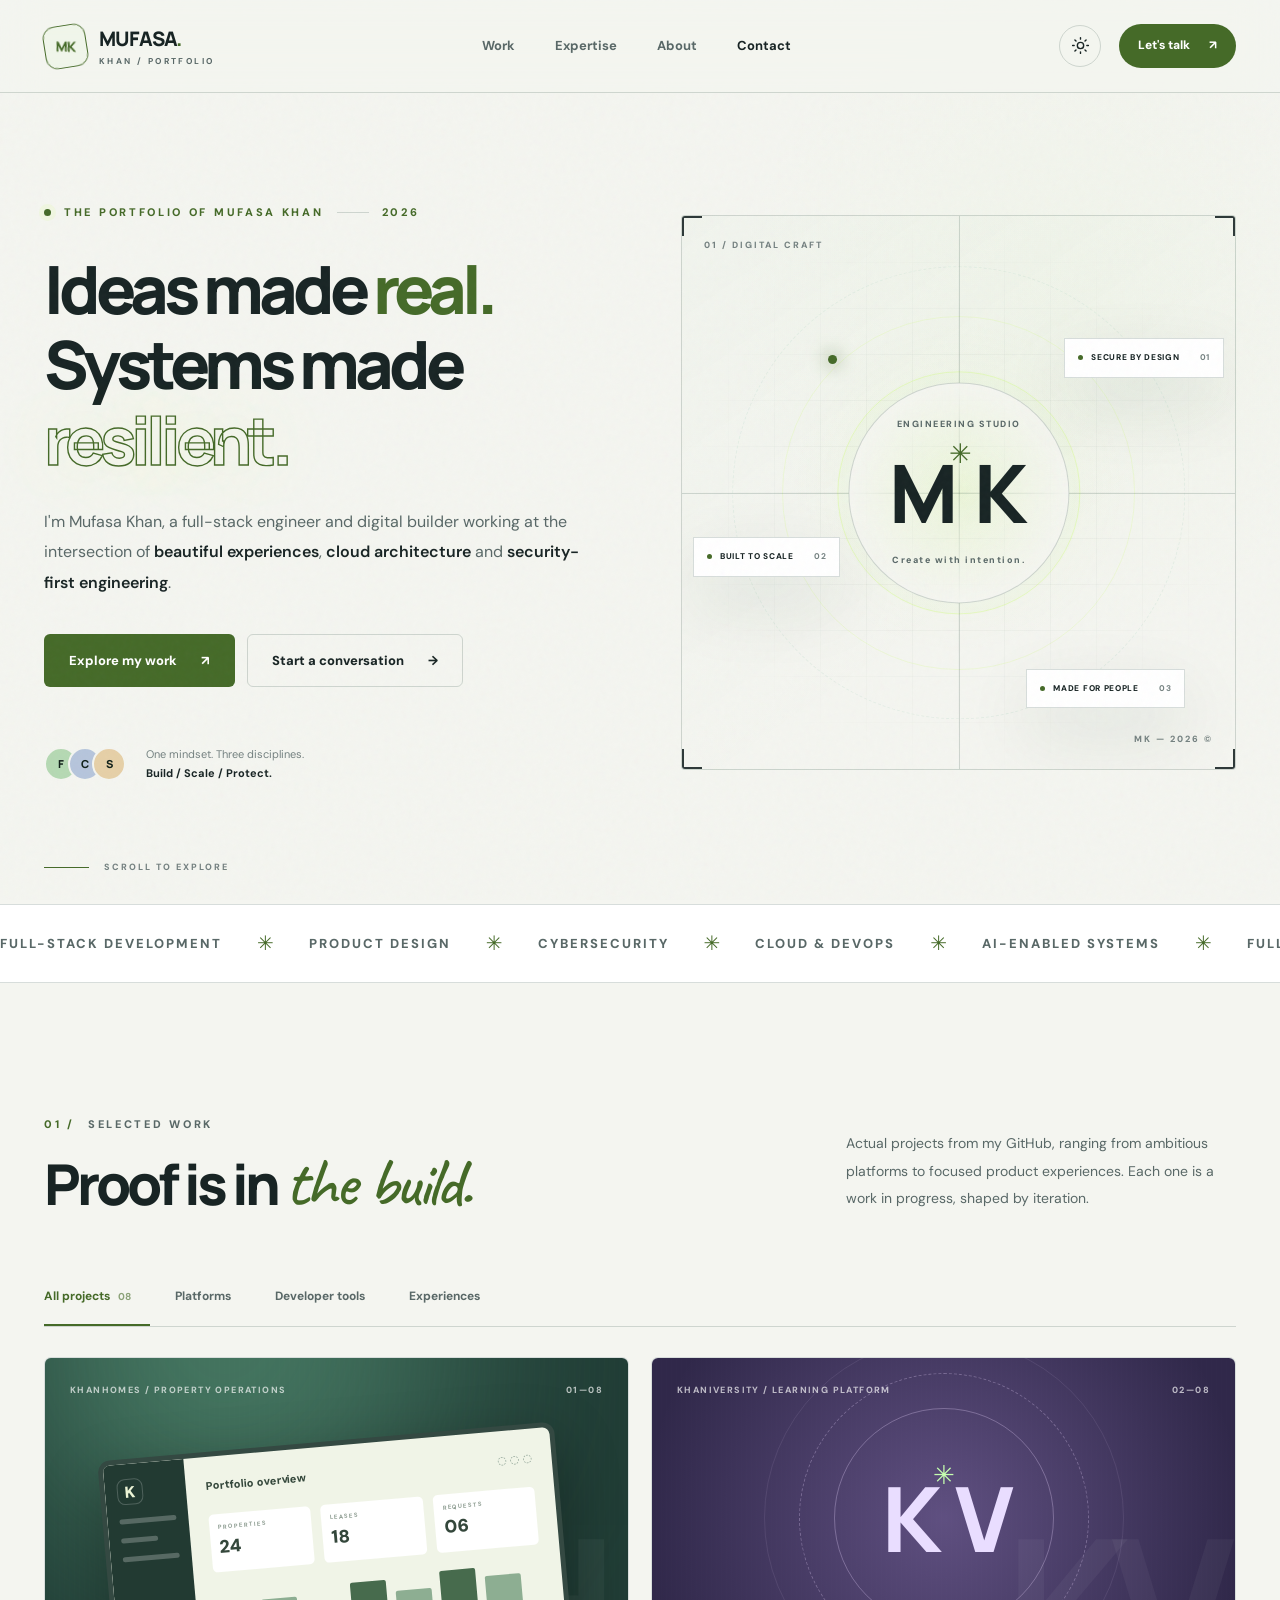
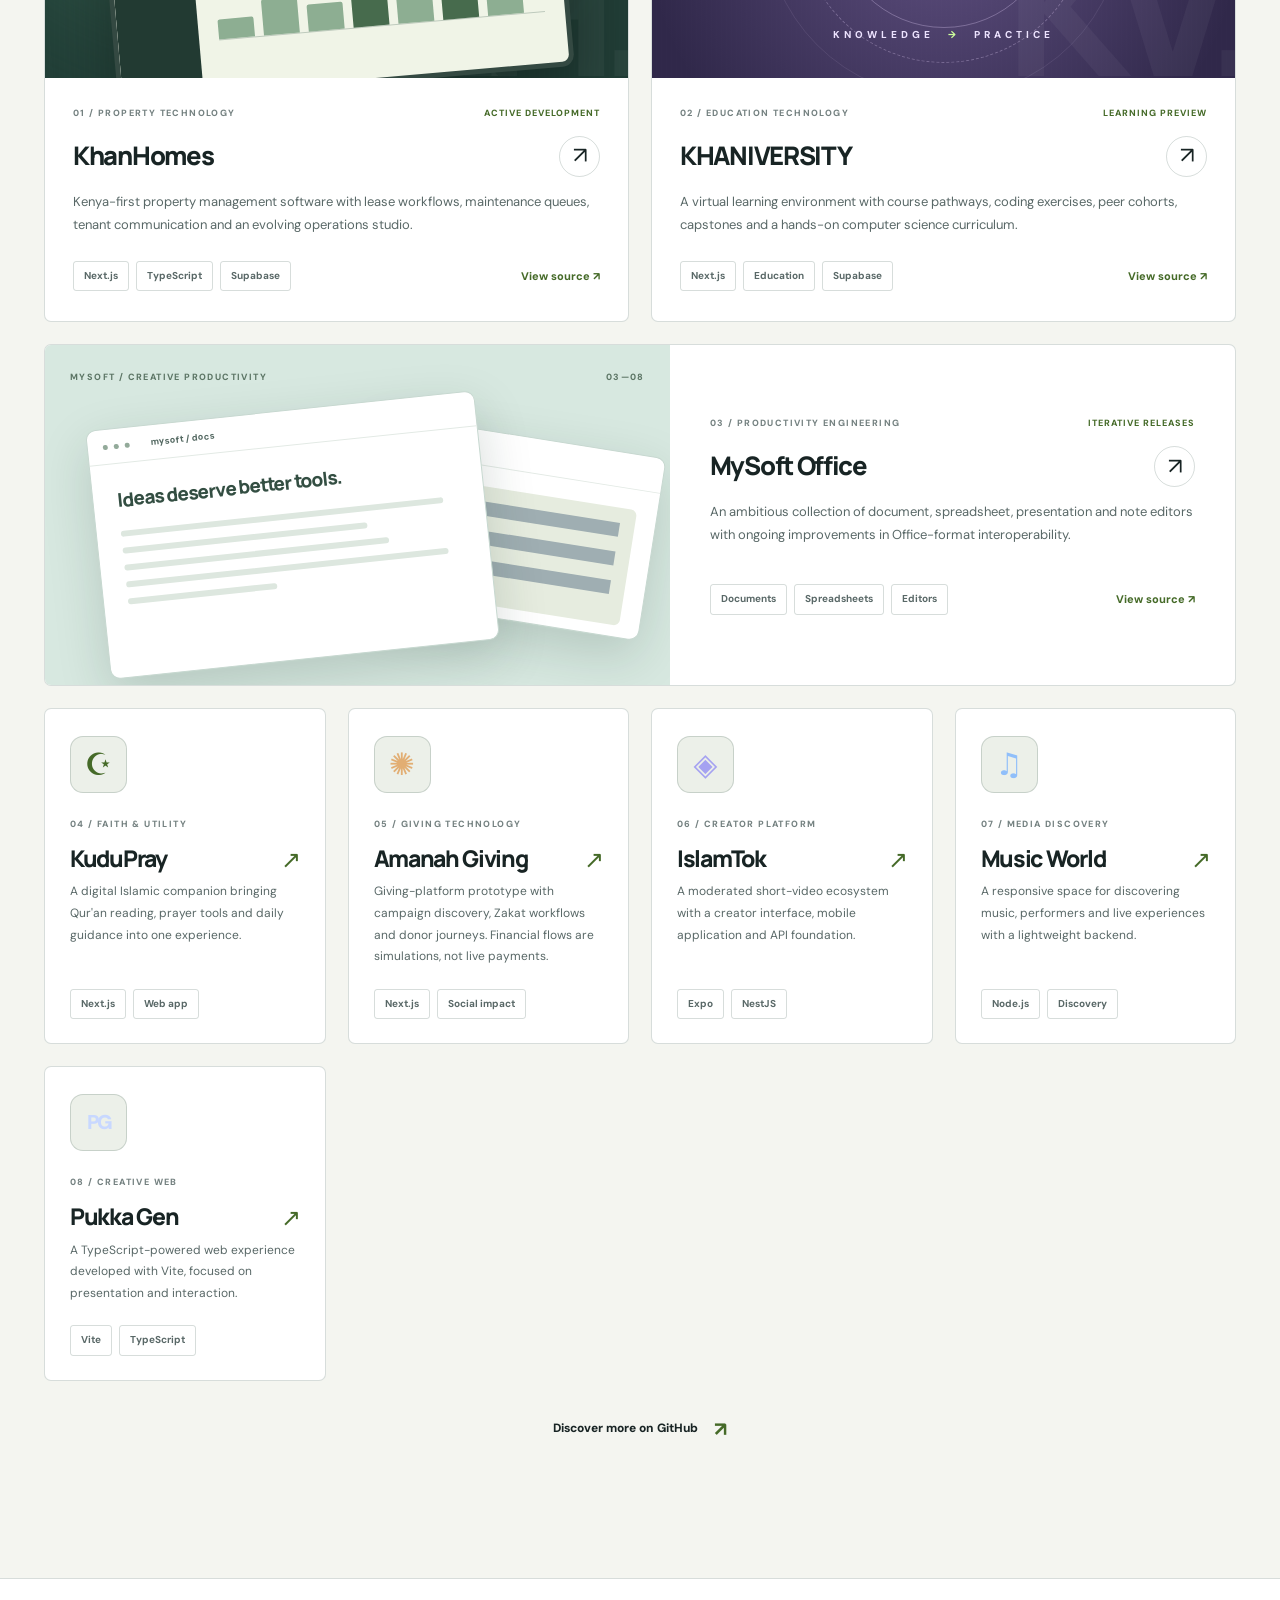
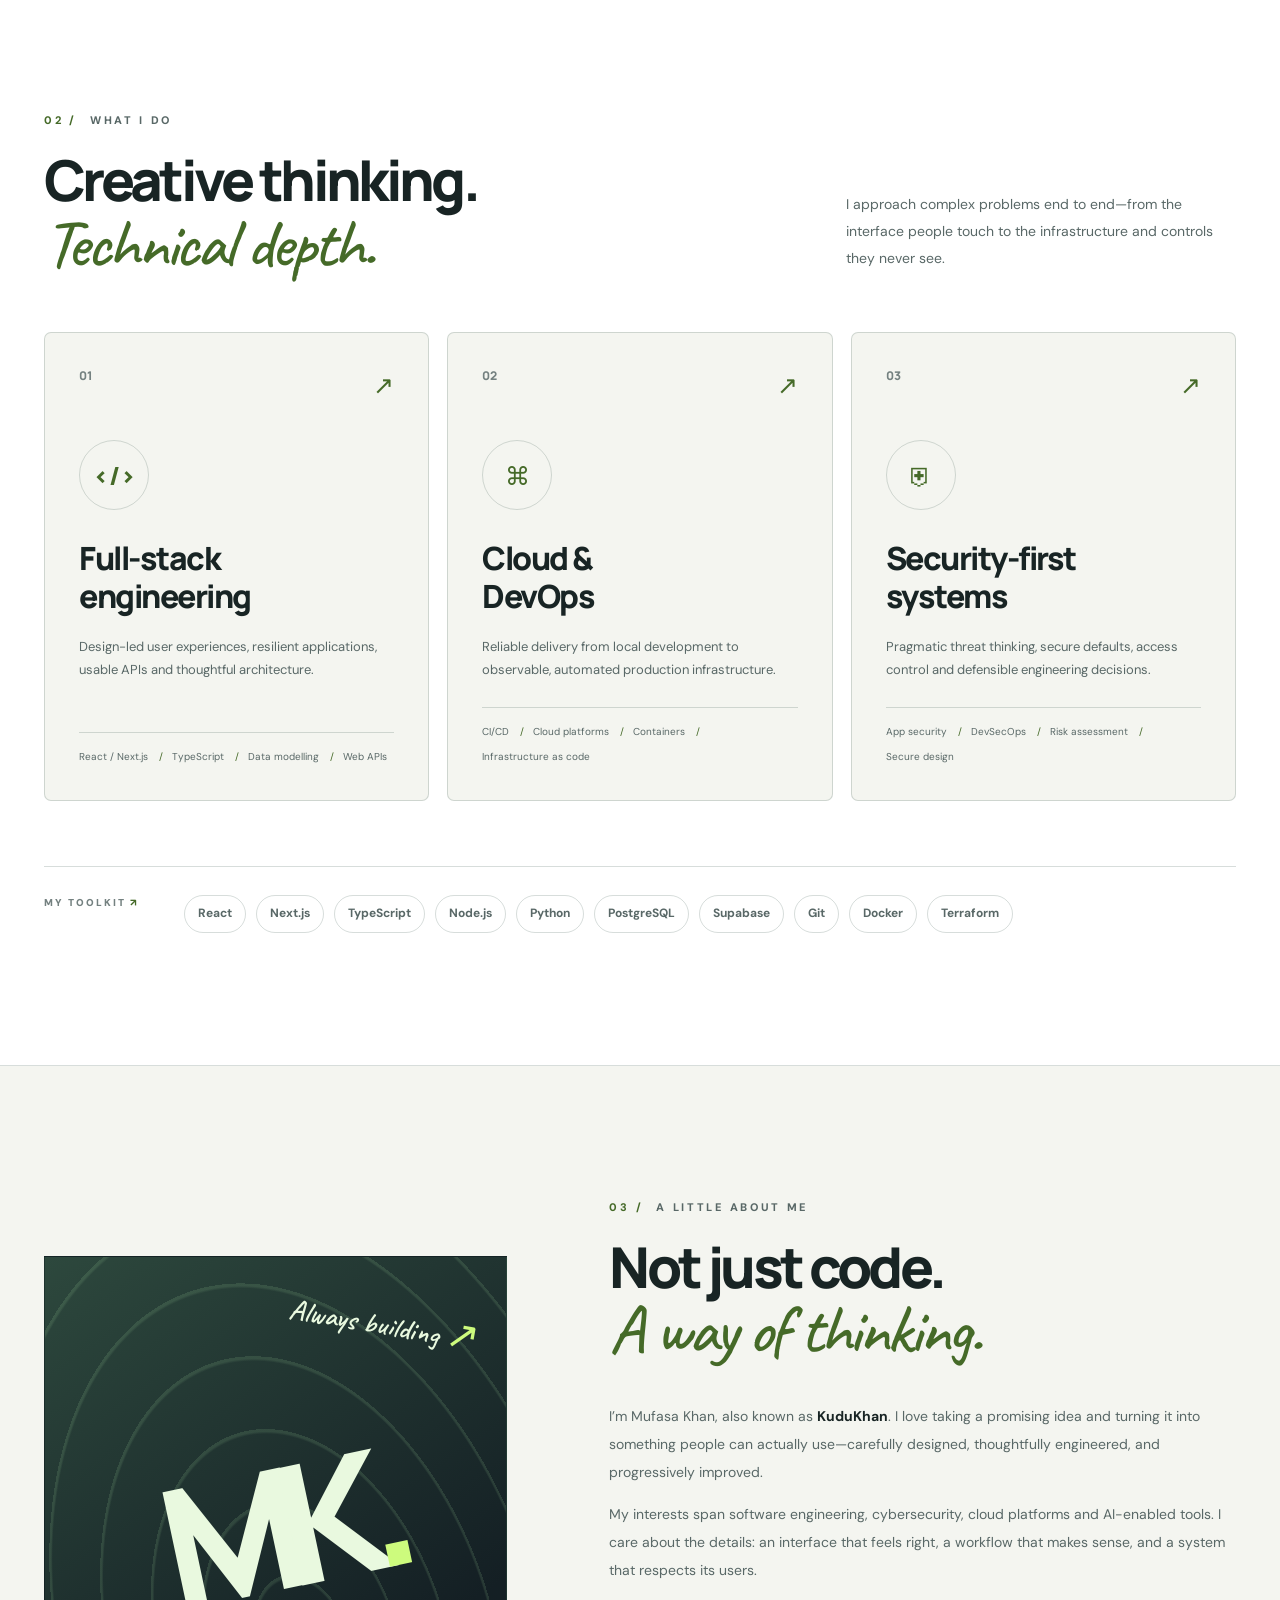
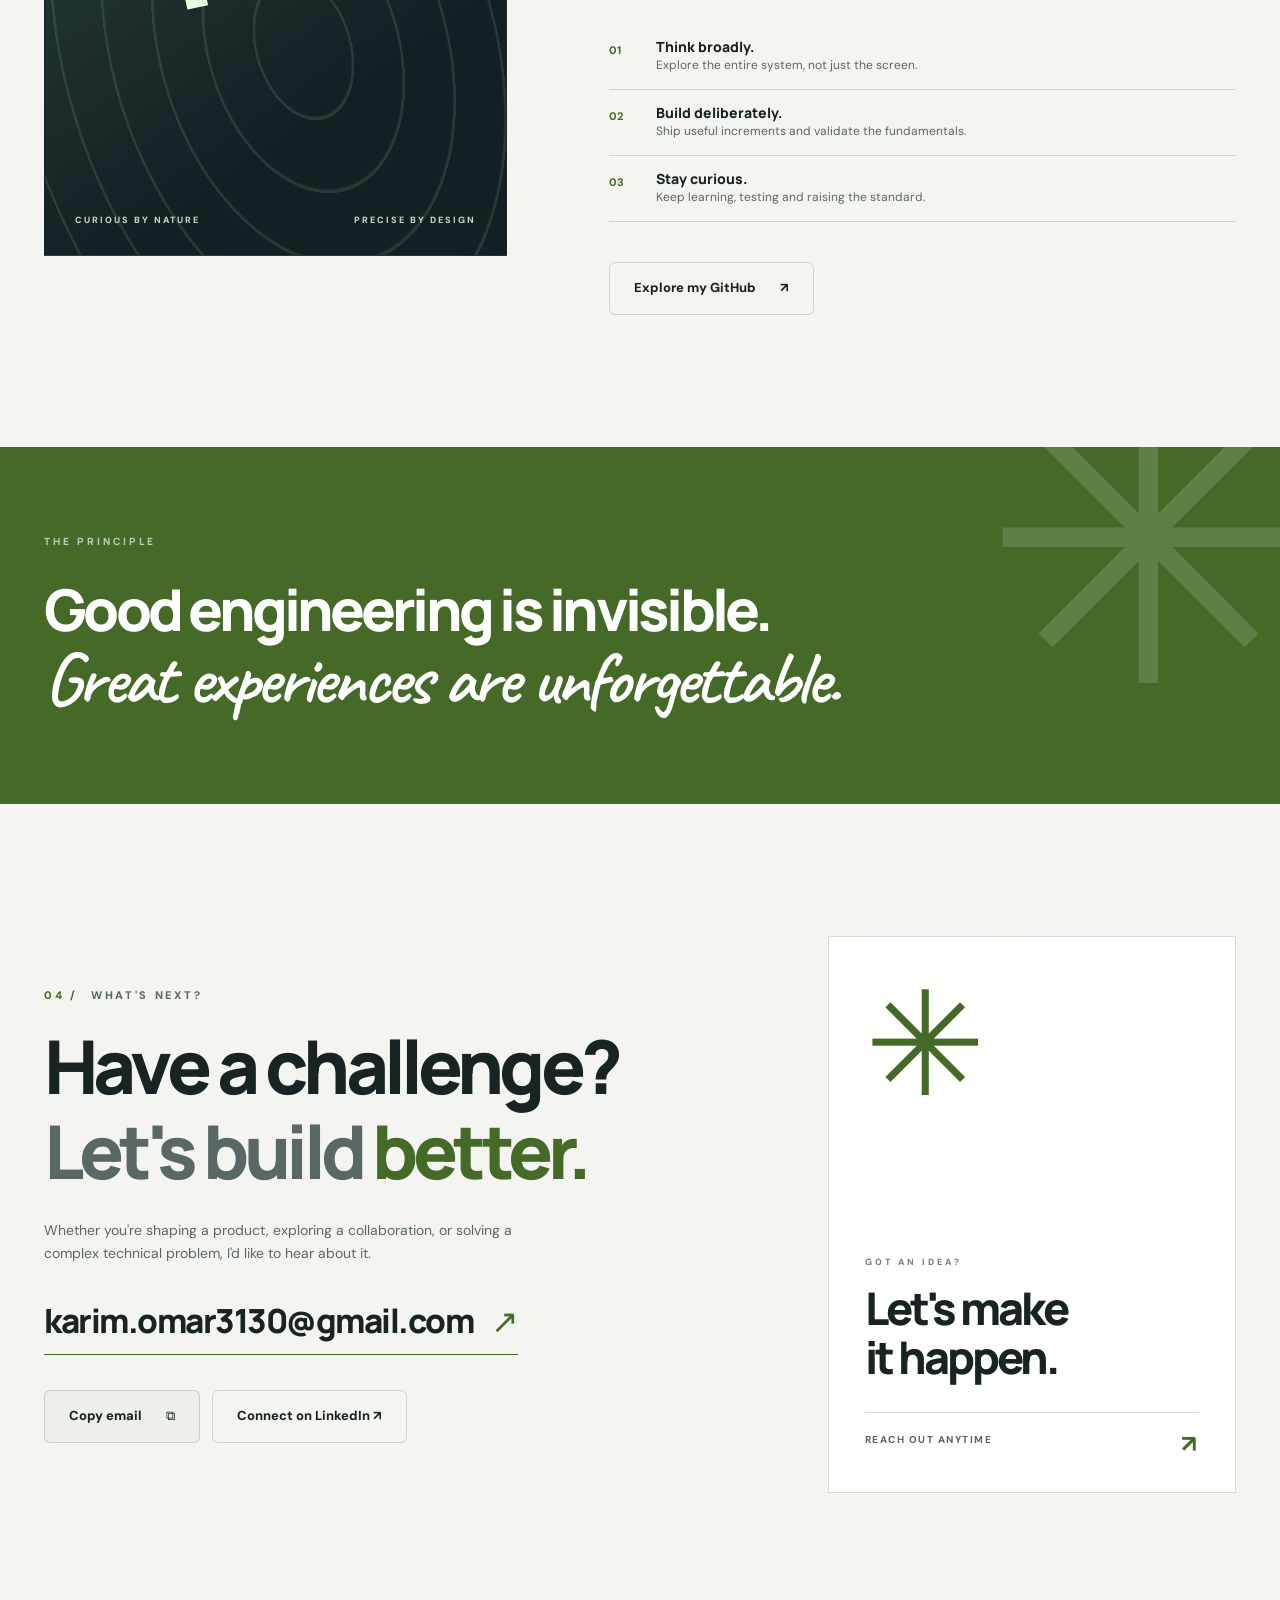
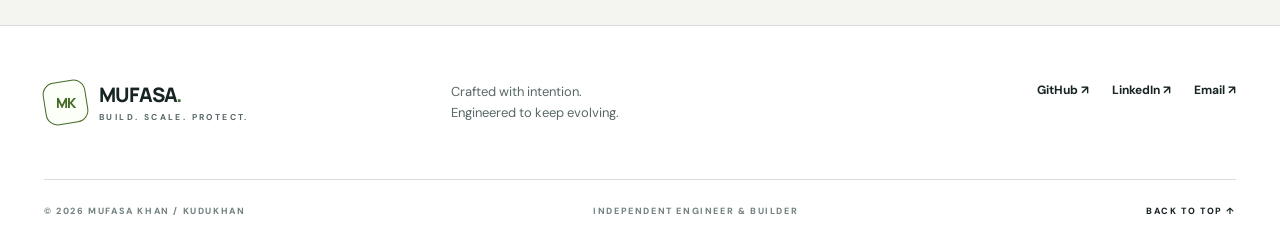
==== commit c945252b: "feat: redesign Mufasa Khan portfolio with responsive studio experience" ====
--- a/index.html
+++ b/index.html
@@ -1,5926 +1,162 @@
-<!DOCTYPE html>
-<html lang="en">
+<!doctype html>
+<html lang="en" data-theme="dark">
 <head>
-    <meta charset="UTF-8" />
-    <meta name="viewport" content="width=device-width, initial-scale=1.0" />
-    <title>Mufasa Khan | Full-Stack, Cloud & Cybersecurity Engineer</title>
-
-    <meta name="description" content="Mufasa Khan is a full-stack, cloud and cybersecurity engineer building secure applications, DevSecOps pipelines and resilient infrastructure." />
-    <meta name="keywords" content="Mufasa Khan, KuduKhan, full-stack engineer, cybersecurity engineer, cloud engineer, DevSecOps, secure software development, AWS, Azure, GCP, Kubernetes, Terraform, ethical hacking, React, Node.js, Kenya" />
-    <meta name="author" content="Mufasa Khan" />
-    <meta name="creator" content="Mufasa Khan" />
-    <meta name="publisher" content="Mufasa Khan" />
-    <meta name="robots" content="index, follow, max-image-preview:large, max-snippet:-1, max-video-preview:-1" />
-    <meta name="googlebot" content="index, follow, max-image-preview:large, max-snippet:-1, max-video-preview:-1" />
-    <meta name="referrer" content="strict-origin-when-cross-origin" />
-    <meta name="theme-color" content="#030b1f" />
-    <meta name="color-scheme" content="dark" />
-    <meta name="application-name" content="Mufasa Khan Portfolio" />
-    <meta name="format-detection" content="telephone=yes" />
-
-    <meta property="og:title" content="Mufasa Khan | Full-Stack, Cloud & Cybersecurity Engineer" />
-    <meta property="og:description" content="Explore secure applications, cloud-native architecture, DevSecOps work, cybersecurity insights and engineering credentials by Mufasa Khan." />
-    <meta property="og:type" content="website" />
-    <meta property="og:site_name" content="Mufasa Khan Portfolio" />
-    <meta property="og:locale" content="en_KE" />
-    <meta property="og:image" content="https://scontent.cdninstagram.com/v/t51.82787-19/704406793_17965141053078334_5731360381501071940_n.jpg?_nc_cat=109&amp;ccb=7-5&amp;_nc_sid=bf7eb4&amp;efg=eyJ2ZW5jb2RlX3RhZyI6InByb2ZpbGVfcGljLnd3dy4xMDgwLkMzIn0%3D&amp;_nc_ohc=KOpPC4R1HBoQ7kNvwG-dyOm&amp;_nc_oc=AdohBiJkxQDghg2msuFjkV_uEao3c_VF0sZ8aQklSNLR2u-hksFihk2h6IF4p737-EE&amp;_nc_zt=24&amp;_nc_ht=scontent.cdninstagram.com&amp;_nc_gid=bovY03io0uMBHkMDP6pY1w&amp;_nc_ss=7baaf&amp;oh=00_AQDJVypjHllLBrxPPgLc_ysP4JzNfMURKezRWK6V039p6Q&amp;oe=6A5D461D" />
-    <meta property="og:image:alt" content="Professional portrait of Mufasa Khan" />
-    <meta property="og:image:width" content="1080" />
-    <meta property="og:image:height" content="1080" />
-
-    <meta name="twitter:card" content="summary" />
-    <meta name="twitter:title" content="Mufasa Khan | Full-Stack, Cloud & Cybersecurity Engineer" />
-    <meta name="twitter:description" content="Secure full-stack engineering, resilient cloud architecture, DevSecOps and cybersecurity expertise." />
-    <meta name="twitter:creator" content="@pukkagennoduff" />
-    <meta name="twitter:image" content="https://scontent.cdninstagram.com/v/t51.82787-19/704406793_17965141053078334_5731360381501071940_n.jpg?_nc_cat=109&amp;ccb=7-5&amp;_nc_sid=bf7eb4&amp;efg=eyJ2ZW5jb2RlX3RhZyI6InByb2ZpbGVfcGljLnd3dy4xMDgwLkMzIn0%3D&amp;_nc_ohc=KOpPC4R1HBoQ7kNvwG-dyOm&amp;_nc_oc=AdohBiJkxQDghg2msuFjkV_uEao3c_VF0sZ8aQklSNLR2u-hksFihk2h6IF4p737-EE&amp;_nc_zt=24&amp;_nc_ht=scontent.cdninstagram.com&amp;_nc_gid=bovY03io0uMBHkMDP6pY1w&amp;_nc_ss=7baaf&amp;oh=00_AQDJVypjHllLBrxPPgLc_ysP4JzNfMURKezRWK6V039p6Q&amp;oe=6A5D461D" />
-    <meta name="twitter:image:alt" content="Professional portrait of Mufasa Khan" />
-
-    <!-- Add a canonical link here after the portfolio has a permanent public domain. -->
-    <script type="application/ld+json">
-    {
-      "@context": "https://schema.org",
-      "@graph": [
-        {
-          "@type": "Person",
-          "@id": "#mufasa-khan",
-          "name": "Mufasa Khan",
-          "alternateName": "KuduKhan",
-          "jobTitle": "Full-Stack, Cloud and Cybersecurity Engineer",
-          "description": "Full-stack, cloud and cybersecurity engineer specializing in secure software development, DevSecOps and resilient infrastructure.",
-          "email": "mailto:karim.omar3130@gmail.com",
-          "telephone": "+254757885101",
-          "image": "https://scontent.cdninstagram.com/v/t51.82787-19/704406793_17965141053078334_5731360381501071940_n.jpg?_nc_cat=109&ccb=7-5&_nc_sid=bf7eb4&efg=eyJ2ZW5jb2RlX3RhZyI6InByb2ZpbGVfcGljLnd3dy4xMDgwLkMzIn0%3D&_nc_ohc=KOpPC4R1HBoQ7kNvwG-dyOm&_nc_oc=AdohBiJkxQDghg2msuFjkV_uEao3c_VF0sZ8aQklSNLR2u-hksFihk2h6IF4p737-EE&_nc_zt=24&_nc_ht=scontent.cdninstagram.com&_nc_gid=bovY03io0uMBHkMDP6pY1w&_nc_ss=7baaf&oh=00_AQDJVypjHllLBrxPPgLc_ysP4JzNfMURKezRWK6V039p6Q&oe=6A5D461D",
-          "knowsAbout": [
-            "Full-Stack Engineering",
-            "Cybersecurity",
-            "Cloud Architecture",
-            "DevSecOps",
-            "Secure Software Development",
-            "Kubernetes",
-            "Terraform",
-            "Ethical Hacking"
-          ],
-          "sameAs": [
-            "https://github.com/KuduKhan",
-            "https://www.linkedin.com/in/ommy-theboss-78a7613a4",
-            "https://web.facebook.com/mufasa.khan.490669",
-            "https://www.instagram.com/mk.kudukhan",
-            "https://www.tiktok.com/@mk.kudukhan",
-            "https://x.com/pukkagennoduff",
-            "https://www.youtube.com/@JeJe-Media",
-            "https://www.snapchat.com/add/mk.kudukhan",
-            "https://pin.it/3O5JSbbIP"
-          ]
-        },
-        {
-          "@type": "WebSite",
-          "@id": "#portfolio-website",
-          "name": "Mufasa Khan Portfolio",
-          "description": "Portfolio of Mufasa Khan, a full-stack, cloud and cybersecurity engineer.",
-          "inLanguage": "en",
-          "author": { "@id": "#mufasa-khan" }
-        }
-      ]
-    }
-    </script>
-    <link rel="preconnect" href="https://fonts.googleapis.com">
-    <link rel="preconnect" href="https://fonts.gstatic.com" crossorigin>
-    <link href="https://fonts.googleapis.com/css2?family=Inter:wght@300;400;600;700;800&family=Poppins:wght@400;600;700;800;900&display=swap" rel="stylesheet">
-    <link
-        rel="stylesheet"
-        href="https://cdnjs.cloudflare.com/ajax/libs/font-awesome/6.5.0/css/all.min.css"
-    />
-    <style>
-        /* Color Palette & Variables */
-        :root {
-            --bg: #0d121c; /* Deep Navy/Black */
-            --card: #1c2635; /* Dark Slate Blue */
-            --accent: #06b6d4; /* Base Cyan/Teal */
-            --accent-light: #22d3ee; /* Lighter Cyan for Highlights */
-            --text: #e2e8f0; /* Off-White */
-            --subtext: #94a3b8; /* Light Gray/Blue */
-            --border: #334155; /* Dark Border */
-            --tag-bg: #293749; /* Slightly Lighter Card Inner */
-            --tag-text: #67e8f9; /* Bright Cyan for Tags */
-            --modal-bg: #141a27; /* Darker Modal Background */
-            
-            /* --- SUBTLE GLOW EFFECT --- */
-            --neon-glow: 0 0 5px rgba(34, 211, 238, 0.4), 0 0 10px rgba(6, 182, 212, 0.3);
-            --aura-color: rgba(6, 182, 212, 0.06); 
-
-            /* --- ANIMATION VARIABLES --- */
-            --intro-duration: 0.8s;
-            --card-delay-base: 80ms;
-            --accent-rgb: 6, 182, 212;
-            --success: #34d399;
-            --header-height: 72px;
-        }
-
-        * {
-            box-sizing: border-box;
-            margin: 0;
-            padding: 0;
-        }
-
-        body {
-            font-family: "Inter", sans-serif;
-            background-color: var(--bg);
-            color: var(--text);
-            scroll-behavior: smooth;
-            background-image: 
-                radial-gradient(circle at 10% 50%, rgba(34, 211, 238, 0.02) 0%, transparent 50%),
-                radial-gradient(circle at top, rgba(6, 182, 212, 0.04) 0%, transparent 60%);
-            
-            overflow-x: hidden;
-            position: relative;
-            min-height: 100vh;
-            line-height: 1.5;
-        }
-
-        ::selection {
-            color: var(--bg);
-            background: var(--accent-light);
-        }
-
-        .skip-link {
-            position: fixed;
-            top: 12px;
-            left: 12px;
-            z-index: 1200;
-            padding: 10px 14px;
-            border-radius: 8px;
-            color: var(--bg);
-            background: var(--accent-light);
-            font-weight: 800;
-            text-decoration: none;
-            transform: translateY(-160%);
-            transition: transform 0.2s ease;
-        }
-
-        .skip-link:focus { transform: translateY(0); }
-
-        :focus-visible {
-            outline: 3px solid var(--accent-light);
-            outline-offset: 4px;
-        }
-        
-        /* --- Fixed Grid Background Overlay --- */
-        body::before {
-            content: '';
-            position: fixed;
-            top: 0;
-            left: 0;
-            width: 100%;
-            height: 100%;
-            pointer-events: none;
-            z-index: -2;
-            opacity: 0.08; 
-            background: 
-                linear-gradient(to right, var(--border) 1px, transparent 1px) 0 0 / 50px 50px,
-                linear-gradient(to bottom, var(--border) 1px, transparent 1px) 0 0 / 50px 50px;
-            mix-blend-mode: soft-light;
-        }
-
-
-        /* --- Mouse-follow Aura --- */
-        .mouse-aura {
-            position: fixed; 
-            top: 0; 
-            left: 0; 
-            width: 600px; 
-            height: 600px;
-            background: radial-gradient(circle, var(--aura-color) 0%, transparent 60%);
-            border-radius: 50%;
-            pointer-events: none;
-            z-index: -1;
-            transform: translate(-50%, -50%); 
-            opacity: 0;
-            transition: opacity 0.8s ease-out; 
-        }
-        
-        /* --- Page Sections (SPA) --- */
-        .section-page {
-            padding: 60px 20px 20px;
-            max-width: 1280px;
-            margin: auto;
-            text-align: center;
-            position: relative;
-            display: none; 
-            opacity: 0;
-            animation: fadeIn 0.6s forwards;
-            min-height: calc(100vh - 70px); 
-        }
-
-        .hero-status {
-            display: inline-flex;
-            align-items: center;
-            gap: 10px;
-            margin: 8px auto 24px;
-            padding: 8px 14px;
-            border: 1px solid rgba(52, 211, 153, 0.28);
-            border-radius: 999px;
-            color: #a7f3d0;
-            background: rgba(16, 185, 129, 0.08);
-            font-size: 0.88rem;
-            font-weight: 700;
-        }
-
-        .hero-status::before {
-            content: '';
-            width: 8px;
-            height: 8px;
-            border-radius: 50%;
-            background: var(--success);
-            box-shadow: 0 0 0 5px rgba(52, 211, 153, 0.1);
-        }
-
-        .hero-actions {
-            display: flex;
-            justify-content: center;
-            flex-wrap: wrap;
-            gap: 12px;
-            margin: -48px auto 64px;
-        }
-
-        .hero-btn {
-            display: inline-flex;
-            align-items: center;
-            justify-content: center;
-            gap: 9px;
-            min-width: 160px;
-            padding: 12px 18px;
-            border: 1px solid var(--accent);
-            border-radius: 10px;
-            color: var(--bg);
-            background: var(--accent-light);
-            font-family: 'Poppins', sans-serif;
-            font-weight: 800;
-            text-decoration: none;
-            box-shadow: 0 8px 24px rgba(var(--accent-rgb), 0.18);
-            transition: transform 0.2s ease, box-shadow 0.2s ease, background 0.2s ease;
-        }
-
-        .hero-btn.secondary {
-            color: var(--accent-light);
-            background: rgba(var(--accent-rgb), 0.06);
-        }
-
-        .hero-btn:hover {
-            transform: translateY(-2px);
-            box-shadow: 0 12px 28px rgba(var(--accent-rgb), 0.28);
-        }
-        
-        .section-page.active {
-            display: block; 
-        }
-        
-        @keyframes fadeIn {
-            from { opacity: 0; }
-            to { opacity: 1; }
-        }
-
-        /* Responsive padding adjustments for content under fixed header */
-        @media (min-width: 768px) {
-            .section-page {
-                padding: 120px 20px 30px; 
-            }
-        }
-
-        h2 {
-            font-family: "Poppins", sans-serif;
-            font-size: clamp(2rem, 5vw, 3.5rem);
-            color: var(--accent-light);
-            margin-bottom: 20px;
-            text-transform: uppercase;
-            letter-spacing: 5px;
-            font-weight: 800;
-            text-shadow: 0 0 12px rgba(6, 182, 212, 0.4); 
-            position: relative;
-            display: inline-block;
-            transition: text-shadow 0.3s, transform 0.5s ease; /* Add transform transition */
-        }
-
-        /* --- New: Home Title Collapse Effect --- */
-        #home-title-wrapper {
-            position: relative;
-            z-index: 10; /* Ensure title stays above cards */
-            will-change: transform, opacity;
-            transition: transform 0.5s ease, opacity 0.5s ease;
-        }
-
-        #home-title-wrapper.collapsed {
-            transform: translateY(-50px) scale(0.9);
-            opacity: 0;
-        }
-        /* --- End Home Title Collapse Effect --- */
-
-
-        #skills-title {
-            cursor: default;
-        }
-        
-        /* --- Title Letter Hover Effect (Skills) --- */
-        #skills-title span.letter-animate {
-            display: inline-block;
-            opacity: 0;
-            transform: translateY(-50px) rotateZ(-90deg) scale(0.5);
-            transition: transform 0.3s ease, opacity 0.3s ease, text-shadow 0.3s ease; 
-        }
-        
-        #skills-title.ready-to-hover:hover span.letter-animate {
-            transform: translateY(-5px) scale(1.05);
-            opacity: 1;
-            text-shadow: 0 0 8px var(--accent-light);
-        }
-
-        #skills-title.ready-to-hover:hover span.letter-animate:nth-child(even) {
-            transform: translateY(5px) scale(0.95);
-        }
-
-        @keyframes intro-assemble {
-            0% { opacity: 0; transform: translateY(-100px) translateX(-50px) rotateZ(-180deg) scale(0.1); }
-            40% { opacity: 0.8; transform: translateY(10px) translateX(20px) rotateZ(10deg) scale(1.1); }
-            60% { opacity: 1; transform: translateY(-5px) translateX(-5px) rotateZ(-5deg) scale(1.05); }
-            100% { opacity: 1; transform: translateY(0) translateX(0) rotateZ(0deg) scale(1); }
-        }
-        
-        #skills-title span.letter-animate.animate {
-            animation: intro-assemble var(--intro-duration) forwards cubic-bezier(0.175, 0.885, 0.32, 1.275);
-            animation-delay: calc(var(--i) * 0.05s); /* Faster assembly sequence */
-        }
-
-        h2::after {
-            content: '';
-            position: absolute;
-            bottom: -5px;
-            left: 0;
-            width: 100%;
-            height: 3px;
-            background: var(--accent);
-            border-radius: 2px;
-            transform: scaleX(0); 
-            transform-origin: center center;
-            transition: transform 0.6s cubic-bezier(0.23, 1, 0.32, 1); 
-        }
-        
-        h2.active-underline::after {
-            transform: scaleX(0.8);
-        }
-
-        p.intro {
-            max-width: 800px;
-            margin: 0 auto 80px;
-            color: var(--subtext);
-            font-size: 1.1rem;
-            line-height: 1.7;
-            font-weight: 400;
-        }
-
-        .section-page#home p.intro {
-             /* New: Link the introduction paragraph to the collapse animation */
-             will-change: transform, opacity;
-             transition: transform 0.5s ease, opacity 0.5s ease;
-        }
-        .section-page#home.active p.intro.collapsed {
-            transform: translateY(-50px);
-            opacity: 0;
-            margin-bottom: 0; /* Collapse margin */
-        }
-        
-        /* Custom emphasis style for content */
-        .highlight-text {
-            color: var(--accent-light);
-            font-weight: 700;
-            text-shadow: 0 0 3px rgba(34, 211, 238, 0.2);
-        }
-
-        .home-quote {
-            font-style: italic;
-            color: var(--subtext);
-            font-size: 1.1rem;
-            line-height: 1.7;
-            max-width: 800px;
-            margin: 80px auto 0 auto;
-            text-align: center;
-        }
-
-        .pre-header {
-            font-family: "Poppins", sans-serif;
-            color: var(--accent);
-            font-size: 1.1rem;
-            font-weight: 600;
-            text-transform: uppercase;
-            letter-spacing: 2.5px;
-            margin-bottom: 15px; 
-            opacity: 0; 
-            transform: translateY(-20px); 
-            transition: opacity 0.8s ease-out 0.2s, transform 0.8s ease-out 0.2s; 
-        }
-
-        .pre-header.visible {
-            opacity: 1;
-            transform: translateY(0);
-        }
-
-        /* --- Grid Layout (Generic) --- */
-        .grid {
-            display: grid;
-            grid-template-columns: repeat(auto-fit, minmax(min(100%, 280px), 1fr));
-            gap: 25px;
-            perspective: 1000px;
-        }
-        
-        /* --- Home Content Grid (Specific) --- */
-        .home-grid {
-            display: grid;
-            grid-template-columns: repeat(auto-fit, minmax(300px, 1fr));
-            gap: 30px;
-            margin-bottom: 80px;
-        }
-
-        /* Desktop Layout (3-column structure for efficiency) */
-        @media (min-width: 1024px) {
-            .home-grid {
-                grid-template-columns: repeat(3, 1fr);
-                grid-auto-rows: minmax(min-content, max-content); 
-            }
-
-            .home-info-card.about-me {
-                grid-column: span 2;
-                grid-row: 1 / 2;
-                height: 100%;
-                display: flex;
-                flex-direction: column;
-                justify-content: flex-start;
-                align-items: center;
-            }
-
-            .home-info-card#contact-card {
-                grid-column: 3 / 4;
-                grid-row: 1 / 2;
-                padding-bottom: 40px; 
-            }
-            
-            .home-info-card.testimonials {
-                grid-column: 3 / 4;
-                grid-row: 2 / 3;
-            }
-
-            .home-info-card.gallery-card {
-                grid-column: 1 / 3; 
-                grid-row: 2 / 3; 
-            }
-        }
-        /* --- End Home Content Grid Adjustments --- */
-        
-        .home-info-card {
-            background-color: var(--card);
-            border: 1px solid var(--border);
-            border-radius: 16px;
-            padding: 30px;
-            text-align: center;
-            box-shadow: 0 8px 25px rgba(0, 0, 0, 0.4);
-            transition: transform 0.3s ease, box-shadow 0.3s ease;
-        }
-
-        .home-info-card:hover {
-            transform: translateY(-6px); 
-            box-shadow: 0 12px 30px rgba(6, 182, 212, 0.25), 0 0 10px rgba(34, 211, 238, 0.3); 
-        }
-
-        .home-info-card h3 {
-            font-family: 'Poppins', sans-serif;
-            font-size: 1.6rem;
-            color: var(--accent-light);
-            margin-bottom: 20px;
-            border-bottom: 2px solid var(--accent);
-            padding-bottom: 10px;
-            display: inline-block;
-        }
-
-        .home-info-card i {
-            color: var(--accent);
-            margin-right: 10px;
-        }
-
-        .testimonial-card {
-            border-left: 4px solid var(--accent);
-            padding: 20px;
-            font-style: italic;
-            color: var(--subtext);
-            margin-bottom: 15px;
-            background-color: rgba(35, 48, 66, 0.3);
-            border-radius: 8px;
-            text-align: left;
-        }
-        .testimonial-card p {
-            font-style: italic;
-            margin-bottom: 10px;
-        }
-        .testimonial-card .author {
-            display: block;
-            text-align: right;
-            font-style: normal;
-            font-weight: 600;
-            color: var(--accent-light);
-        }
-        
-        /* --- About Me Section Styles --- */
-        .about-content-wrapper {
-            display: flex;
-            flex-direction: column; 
-            gap: 30px;
-            width: 100%;
-            text-align: left;
-            margin-top: 10px;
-        }
-        
-        .about-cv-button {
-            margin-top: 10px;
-            display: inline-block;
-            max-width: 300px;
-            align-self: center;
-        }
-        
-        .about-social-links {
-            margin-top: 30px;
-            display: flex;
-            justify-content: center;
-            flex-wrap: wrap;
-            gap: 10px;
-        }
-        .about-social-link {
-            flex: 0 1 auto;
-            padding: 8px 15px;
-        }
-
-        @media (min-width: 768px) {
-            .about-content-wrapper {
-                flex-direction: row; 
-                align-items: flex-start;
-            }
-        }
-
-        .profile-pic-container {
-            flex-shrink: 0;
-            width: 150px; 
-            height: 150px;
-            border-radius: 50%;
-            overflow: hidden;
-            margin: 0 auto; 
-            border: 3px solid var(--accent);
-            box-shadow: 0 0 15px rgba(6, 182, 212, 0.5);
-            transition: transform 0.3s ease;
-        }
-
-        @media (min-width: 768px) {
-            .profile-pic-container {
-                margin: 0; 
-                width: 180px;
-                height: 180px;
-            }
-        }
-
-        .profile-pic-container img {
-            width: 100%;
-            height: 100%;
-            object-fit: cover;
-            display: block;
-        }
-
-        .profile-pic-container:hover {
-            transform: scale(1.05) rotate(-3deg);
-        }
-
-        .about-text-content {
-            flex-grow: 1;
-            display: flex;
-            flex-direction: column;
-            gap: 20px;
-            width: 100%; 
-        }
-
-        /* New Glass Card Style for Paragraphs */
-        .about-paragraph-glass {
-            background-color: rgba(45, 62, 80, 0.3); 
-            backdrop-filter: blur(5px);
-            -webkit-backdrop-filter: blur(5px);
-            border: 1px solid rgba(226, 232, 240, 0.08); 
-            border-radius: 12px;
-            padding: 20px;
-            box-shadow: 0 2px 10px rgba(0, 0, 0, 0.2);
-            transition: box-shadow 0.3s ease, border-color 0.3s ease;
-        }
-
-        .about-paragraph-glass:hover {
-            box-shadow: 0 4px 15px rgba(6, 182, 212, 0.2);
-            border-color: var(--accent);
-        }
-
-        .about-paragraph-glass .desc {
-            margin: 0;
-            padding: 0;
-        }
-        /* --- END About Me Section Styles --- */
-        
-        /* --- Card Styles (Glassmorphism + Animations) --- */
-        .card {
-            background-color: rgba(28, 38, 53, 0.4);
-            backdrop-filter: blur(10px) saturate(180%);
-            -webkit-backdrop-filter: blur(10px) saturate(180%);
-            border: 1px solid rgba(226, 232, 240, 0.1);
-            border-radius: 16px;
-            padding: 20px; 
-            text-align: left;
-            position: relative;
-            overflow: hidden;
-            box-shadow: 0 10px 40px 0 rgba(0, 0, 0, 0.5), inset 0 0 5px rgba(255, 255, 255, 0.05); 
-            
-            transition: transform 0.7s cubic-bezier(0.2, 0.5, 0.2, 1), opacity 0.7s ease, box-shadow 0.3s ease, border-color 0.3s ease, background-color 0.3s ease;
-            
-            opacity: 0;
-            transform: translateY(40px) scale(0.95);
-            transform-style: preserve-3d; 
-
-            display: flex;
-            flex-direction: column;
-            justify-content: space-between;
-        }
-        
-        /* New: Hide cards that don't match the filter */
-        .card:not(.filtered) {
-             display: none;
-        }
-
-        .inner-card {
-            background-color: rgba(45, 62, 80, 0.3);
-            backdrop-filter: blur(8px) saturate(180%);
-            -webkit-backdrop-filter: blur(8px) saturate(180%);
-            border: 1px solid rgba(226, 232, 240, 0.08); 
-            border-radius: 12px;
-            padding: 20px;
-            text-align: left;
-            position: relative; 
-            z-index: 2;
-            min-width: 0;
-            max-width: 100%;
-            overflow: hidden;
-            box-shadow: 0 5px 15px rgba(0, 0, 0, 0.3);
-        }
-        
-        .main-content-box {
-            margin-bottom: 15px; 
-            flex-grow: 1; 
-            position: relative; 
-            min-width: 0;
-        }
-        
-        .card.visible {
-            opacity: 1;
-            transform: translateY(0) scale(1);
-        }
-
-        .card:hover {
-            border-color: var(--accent-light);
-            transform: translateY(-6px) scale(1);
-            box-shadow: 0 15px 30px rgba(6, 182, 212, 0.3), var(--neon-glow); 
-            background-color: rgba(35, 48, 66, 0.6); 
-        }
-        
-        .card-index {
-            position: absolute;
-            top: 10px; 
-            right: 15px; 
-            font-family: 'Poppins', sans-serif;
-            font-size: 3rem; 
-            font-weight: 900;
-            color: var(--accent);
-            opacity: 0.15; 
-            z-index: 1;
-            text-shadow: 0 0 5px rgba(6, 182, 212, 0.4); 
-            transition: opacity 0.5s ease, transform 0.4s ease, color 0.4s ease, text-shadow 0.4s ease;
-            pointer-events: none;
-        }
-
-        /* --- Card Index Hover Effect --- */
-        .card:hover .card-index {
-            opacity: 0.8; 
-            transform: translateY(-5px) scale(1.1);
-            color: var(--accent-light);
-            text-shadow: 0 0 10px var(--accent-light);
-        }
-        /* --- End Index Hover --- */
-
-
-        /* --- Letter Roll Animation (SKILLS cards only) --- */
-        @keyframes roll-and-explode {
-            0% { transform: translate3d(0, 0, 0) rotateZ(0deg); }
-            50% { transform: translate3d(30px, -10px, 10px) rotateZ(180deg) scale(1.2); }
-            70% { transform: translate3d(-10px, 5px, 0px) rotateZ(300deg); }
-            100% { transform: translate3d(0, 0, 0) rotateZ(360deg) scale(1); }
-        }
-        
-        .letter {
-            background: linear-gradient(135deg, var(--accent), #1d4ed8);
-            color: var(--bg);
-            font-family: "Poppins", sans-serif;
-            font-weight: 900;
-            font-size: 1.8rem;
-            border-radius: 12px;
-            width: 55px;
-            height: 55px;
-            display: flex;
-            align-items: center;
-            justify-content: center;
-            margin-bottom: 20px;
-            box-shadow: 0 0 10px rgba(6, 182, 212, 0.4), inset 0 0 8px rgba(255, 255, 255, 0.2);
-            position: relative; 
-            overflow: hidden; 
-            z-index: 5;
-            transform-style: preserve-3d;
-        }
-        
-        .letter.roll-and-explode {
-            animation: roll-and-explode 1.5s cubic-bezier(0.25, 0.46, 0.45, 0.94) 1 forwards;
-        }
-
-        /* --- Particle Explosion --- */
-        /* (Particles CSS remains the same) */
-        .particle-container {
-            position: absolute;
-            top: 0;
-            left: 0;
-            width: 100%;
-            height: 100%;
-            pointer-events: none;
-            z-index: 10;
-        }
-
-        .particle {
-            position: absolute;
-            width: 4px; 
-            height: 4px;
-            background: radial-gradient(circle at center, var(--accent-light) 0%, var(--accent) 70%);
-            border-radius: 50%;
-            top: 50%;
-            left: 50%;
-            transform: translate(-50%, -50%) scale(0);
-            opacity: 0;
-        }
-
-        @keyframes particle-cycle {
-            0% { 
-                opacity: 0; 
-                transform: translate(-50%, -50%) scale(0); 
-            }
-            5% { 
-                opacity: 1; 
-                transform: translate(-50%, -50%) scale(1.5);
-            }
-            80% { 
-                opacity: 0.1; 
-                transform: translate(calc(-50% + var(--endX) * 1.5), calc(-50% + var(--endY) * 1.5)) scale(0.2); 
-            }
-            100% { 
-                opacity: 0; 
-                transform: translate(calc(-50% + var(--endX) * 2), calc(-50% + var(--endY) * 2)) scale(0);
-            }
-        }
-
-        .card.explode .particle {
-            animation-name: particle-cycle;
-            animation-duration: 2s; 
-            animation-fill-mode: forwards;
-            animation-timing-function: cubic-bezier(0.25, 0.46, 0.45, 0.94);
-            animation-delay: var(--delay);
-        }
-        /* --- End Particle Explosion --- */
-
-        /* --- Typing Effect / Title Styling --- */
-        .title {
-            font-family: "Poppins", sans-serif;
-            font-size: 1.4rem;
-            color: var(--accent-light);
-            margin-bottom: 8px;
-            font-weight: 600;
-            letter-spacing: 0.5px;
-            min-height: 1.8em; 
-            overflow-wrap: anywhere;
-            /* New: Hide title text initially for non-skill cards if they are typing */
-            /* Skill card titles still need to be managed by JS for the typing effect */
-        }
-        
-        /* For Project/Insight/Certificates (non-typing) */
-        .card:not([data-type="skills"]) .title .title-text {
-            /* Full title rendered directly */
-            display: inline-block; 
-        }
-
-        /* For Skill cards (typing animation) */
-        .card[data-type="skills"] .title .title-text {
-            /* Text starts blank to facilitate typing animation */
-            display: inline-block;
-            min-height: 1.8em;
-        }
-        .card[data-type="skills"] .title[data-typed="false"] .title-text {
-            visibility: hidden; /* Hide content before animation starts */
-        }
-        
-        .title .typing-cursor {
-            display: inline-block;
-            width: 2px;
-            height: 1.2em;
-            background-color: var(--accent-light);
-            margin-left: 4px;
-            opacity: 1;
-            animation: blink 0.8s infinite;
-            vertical-align: bottom;
-        }
-
-        @keyframes blink {
-            0%, 100% { opacity: 1; }
-            50% { opacity: 0; }
-        }
-        /* --- End Typing Effect / Title Styling --- */
-
-
-        .desc {
-            color: #b0b9c7;
-            font-size: 1rem;
-            margin-bottom: 0; 
-            line-height: 1.6;
-            overflow-wrap: anywhere;
-        }
-        
-        /* Ensure the inner card for tech list has appropriate padding/margin */
-        .tech-list-box {
-            padding: 15px 20px;
-            margin-top: 15px; 
-            background-color: rgba(45, 62, 80, 0.2); 
-        }
-
-        .tech-list {
-            display: flex;
-            flex-wrap: wrap;
-            gap: 8px;
-            align-items: center;
-            width: 100%;
-            min-width: 0;
-        }
-
-        .tech {
-            background-color: var(--tag-bg);
-            color: var(--tag-text);
-            font-size: 0.85rem;
-            width: 42px;
-            max-width: 100%;
-            height: 42px;
-            border-radius: 10px;
-            padding: 0 12px;
-            display: inline-flex;
-            align-items: center;
-            justify-content: center;
-            gap: 0;
-            overflow: hidden;
-            white-space: nowrap;
-            font-family: inherit;
-            transition: width 0.3s ease, gap 0.3s ease, background-color 0.3s ease,
-                        color 0.3s ease, border-color 0.3s ease, transform 0.3s ease,
-                        box-shadow 0.3s ease;
-            cursor: pointer;
-            border: 1px solid transparent;
-            font-weight: 600;
-            user-select: none;
-        }
-
-        .tech i {
-            flex: 0 0 auto;
-            font-size: 1.15rem;
-            color: var(--tag-text); 
-            transition: color 0.3s ease, text-shadow 0.3s ease; 
-        }
-
-        .tech-name {
-            max-width: 0;
-            overflow: hidden;
-            opacity: 0;
-            transform: translateX(-4px);
-            transition: max-width 0.3s ease, opacity 0.2s ease, transform 0.3s ease;
-        }
-
-        .tech:hover,
-        .tech:focus-visible {
-            width: min(var(--tech-expanded-width, 130px), 100%);
-            gap: 8px;
-            background-color: var(--accent);
-            color: var(--bg);
-            border-color: var(--accent-light);
-            transform: translateY(-2px);
-            box-shadow: 0 5px 10px rgba(6, 182, 212, 0.4);
-        }
-
-        .tech:hover .tech-name,
-        .tech:focus-visible .tech-name {
-            max-width: 180px;
-            opacity: 1;
-            transform: translateX(0);
-        }
-
-        .tech:hover i,
-        .tech:focus-visible i {
-            color: var(--bg);
-            text-shadow: 0 0 5px rgba(255, 255, 255, 0.5);
-        }
-
-        @keyframes pulse-glow {
-            0%, 100% { text-shadow: 0 0 0 rgba(6, 182, 212, 0); opacity: 0.8; }
-            50% { text-shadow: 0 0 5px rgba(103, 232, 249, 0.6); opacity: 1; } 
-        }
-
-        .tech i {
-            animation: pulse-glow 4s infinite ease-in-out; 
-            animation-delay: var(--delay);
-        }
-
-        /* --- Filtering Bar (New Feature) --- */
-        .filter-bar {
-            max-width: 1000px;
-            margin: 0 auto 40px;
-            display: flex;
-            flex-wrap: wrap;
-            justify-content: center;
-            gap: 10px;
-            padding: 10px;
-            background-color: var(--card);
-            border-radius: 12px;
-            border: 1px solid var(--border);
-            box-shadow: 0 4px 15px rgba(0, 0, 0, 0.3);
-        }
-
-        .filter-btn {
-            background-color: var(--tag-bg);
-            color: var(--subtext);
-            font-size: 0.9rem;
-            padding: 8px 16px;
-            border-radius: 8px;
-            border: 1px solid transparent;
-            cursor: pointer;
-            transition: all 0.2s ease;
-            font-weight: 600;
-        }
-
-        .filter-btn:hover {
-            color: var(--accent-light);
-            background-color: #334155;
-            transform: translateY(-1px);
-        }
-
-        .filter-btn.active {
-            background-color: var(--accent);
-            color: var(--bg);
-            border-color: var(--accent-light);
-            box-shadow: 0 0 10px rgba(6, 182, 212, 0.4);
-            transform: translateY(-2px);
-        }
-        /* --- End Filtering Bar --- */
-
-        /* --- Project/Insight/Certificate Card Specific Styles --- */
-        .preview-description {
-            width: 100%;
-            min-height: clamp(160px, 18vw, 220px);
-            display: flex;
-            align-items: flex-end;
-            padding: 22px;
-            border: 1px solid rgba(103, 232, 249, 0.16);
-            border-radius: 12px;
-            color: #e8f8fa;
-            background-color: var(--tag-bg);
-            background-image:
-                linear-gradient(180deg, rgba(5, 15, 24, 0.22) 0%, rgba(5, 15, 24, 0.72) 54%, rgba(5, 15, 24, 0.96) 100%),
-                var(--preview-image);
-            background-position: center;
-            background-size: cover, cover;
-            background-repeat: no-repeat;
-            overflow: hidden;
-            isolation: isolate;
-            text-shadow: 0 2px 8px rgba(0, 0, 0, 0.9);
-            box-shadow: inset 0 -45px 70px rgba(2, 10, 16, 0.22);
-            transition: border-color 0.3s ease, box-shadow 0.3s ease;
-        }
-
-        .preview-description .desc-content {
-            display: block;
-            width: 100%;
-            min-width: 0;
-            line-height: 1.65;
-            overflow-wrap: anywhere;
-            word-break: normal;
-            hyphens: none;
-        }
-
-        .header-nav-link i,
-        .mobile-nav-link i,
-        .hero-btn i,
-        .project-link-btn i {
-            width: 1.2em;
-            flex: 0 0 auto;
-            text-align: center;
-        }
-
-        .home-info-card h3 i {
-            display: inline-grid;
-            place-items: center;
-            width: 1.9em;
-            height: 1.9em;
-            margin-right: 9px;
-            border: 1px solid rgba(103, 232, 249, 0.15);
-            border-radius: 10px;
-            background: rgba(103, 232, 249, 0.07);
-            vertical-align: middle;
-        }
-
-        .card:hover .preview-description {
-            border-color: rgba(103, 232, 249, 0.34);
-            box-shadow: inset 0 -55px 80px rgba(2, 10, 16, 0.3), 0 10px 28px rgba(0, 12, 16, 0.22);
-        }
-
-        .preview-description .highlight-text {
-            color: #8cecff;
-            text-shadow: 0 1px 8px rgba(0, 0, 0, 0.95);
-        }
-
-        .project-links {
-            display: flex;
-            flex-wrap: wrap;
-            gap: 15px;
-            margin-top: 20px;
-        }
-        
-        .project-link-btn {
-            flex: 1;
-            min-width: 0;
-            overflow-wrap: anywhere;
-            background-color: var(--tag-bg);
-            color: var(--tag-text);
-            padding: 10px;
-            border-radius: 8px;
-            font-family: "Poppins", sans-serif;
-            font-weight: 600;
-            text-align: center;
-            text-decoration: none;
-            transition: all 0.3s ease;
-            font-size: 0.9rem;
-            border: 1px solid var(--border);
-            text-transform: capitalize;
-        }
-
-        @media (max-width: 480px) {
-            .card,
-            .inner-card {
-                padding: 16px;
-            }
-
-            .preview-description {
-                min-height: 180px;
-                padding: 16px;
-            }
-
-            .project-links {
-                flex-direction: column;
-            }
-
-            .project-link-btn {
-                width: 100% !important;
-            }
-        }
-        
-        .project-link-btn:hover {
-            background-color: var(--accent);
-            color: var(--bg);
-            border-color: var(--accent);
-            box-shadow: 0 0 10px rgba(6, 182, 212, 0.3); 
-            transform: translateY(-2px);
-        }
-
-        .project-link-btn[aria-disabled="true"] {
-            cursor: not-allowed;
-            opacity: 0.62;
-            color: var(--subtext);
-            background: rgba(41, 55, 73, 0.55);
-            pointer-events: none;
-        }
-
-        .project-link-btn[aria-disabled="true"]:hover {
-            color: var(--subtext);
-            background: rgba(41, 55, 73, 0.55);
-            border-color: var(--border);
-            box-shadow: none;
-            transform: none;
-        }
-        
-        .project-link-btn i {
-            margin-right: 8px;
-            color: inherit;
-        }
-        /* --- End Project Card Styles --- */
-
-
-        footer {
-            margin-top: 30px; 
-            max-width: 800px;
-            margin-left: auto;
-            margin-right: auto;
-            border-top: 1px dashed var(--border);
-            padding-top: 40px;
-            padding-bottom: 20px; 
-            text-align: center;
-        }
-        
-        .copyright-text {
-            margin-top: 30px;
-            font-size: 0.85rem;
-            color: var(--subtext);
-            font-style: normal;
-            opacity: 0.7;
-        }
-
-        /* --- Fixed Header Navigation (Desktop Only) --- */
-        .header-nav {
-            display: none; 
-            position: fixed;
-            top: 0;
-            left: 0;
-            width: 100%;
-            background-color: rgba(13, 18, 28, 0.95); 
-            backdrop-filter: blur(10px);
-            -webkit-backdrop-filter: blur(10px);
-            border-bottom: 1px solid var(--border);
-            z-index: 900; 
-            box-shadow: 0 5px 20px rgba(0,0,0,0.5);
-            
-            padding: 15px 20px;
-            justify-content: center;
-            align-items: center;
-            gap: 40px; 
-        }
-
-        .header-nav-link {
-            color: var(--subtext);
-            font-family: "Poppins", sans-serif;
-            font-weight: 600;
-            text-transform: uppercase;
-            letter-spacing: 1.5px;
-            text-decoration: none;
-            padding: 5px 0; 
-            transition: all 0.3s ease;
-            position: relative;
-            font-size: 0.95rem;
-        }
-
-        .header-nav-link:hover {
-            color: var(--accent-light);
-            transform: translateY(-2px);
-        }
-
-        .header-nav-link.active {
-            color: var(--accent-light);
-            text-shadow: 0 0 8px rgba(34, 211, 238, 0.4);
-        }
-
-        /* Underline animation effect */
-        .header-nav-link::after {
-            content: '';
-            position: absolute;
-            bottom: -5px;
-            left: 50%;
-            width: 0;
-            height: 2px;
-            background: var(--accent-light);
-            transition: width 0.3s ease-in-out, left 0.3s ease-in-out;
-        }
-
-        .header-nav-link.active::after {
-            width: 100%;
-            left: 0;
-        }
-        /* --- End Fixed Header Styles --- */
-
-
-        @media (max-width: 600px) {
-            h2 {
-                letter-spacing: 2px;
-            }
-            .pre-header {
-                font-size: 1rem;
-                letter-spacing: 1.5px;
-            }
-            /* Hide aura on mobile */
-            .mouse-aura {
-                display: none;
-            }
-        }
-        
-        @media (max-width: 480px) {
-            .modal-content {
-                padding: 25px;
-                max-width: 95vw;
-            }
-            .modal-title {
-                font-size: 1.5rem;
-            }
-        }
-
-        /* --- Sticky Mobile Nav Styles (Refined placement) --- */
-        .mobile-nav {
-            display: none;
-            position: fixed;
-            bottom: 0;
-            left: 0;
-            width: 100%;
-            background-color: rgba(28, 38, 53, 0.95);
-            backdrop-filter: blur(10px);
-            -webkit-backdrop-filter: blur(10px);
-            border-top: 1px solid var(--border);
-            z-index: 950; 
-            padding: 8px 0;
-            box-shadow: 0 -5px 20px rgba(0,0,0,0.5);
-            
-            justify-content: space-around;
-            align-items: stretch;
-        }
-
-        .mobile-nav-link {
-            flex: 1;
-            display: flex;
-            flex-direction: column;
-            align-items: center;
-            justify-content: center;
-            text-decoration: none;
-            color: var(--subtext);
-            font-size: 0.75rem;
-            font-weight: 500;
-            font-family: "Poppins", sans-serif;
-            transition: color 0.2s ease, border 0.3s ease;
-            padding: 4px 0; 
-            border-top: 2px solid transparent; 
-        }
-        .mobile-nav-link i {
-            font-size: 1.2rem;
-            margin-bottom: 4px;
-        }
-        .mobile-nav-link:hover {
-            color: var(--accent-light);
-        }
-        
-        /* --- Active Mobile Nav Link State --- */
-        .mobile-nav-link.active {
-            color: var(--accent-light);
-            border-top: 2px solid var(--accent);
-        }
-        .mobile-nav-link.active i {
-            color: var(--accent-light);
-            text-shadow: 0 0 3px var(--accent-light);
-        }
-
-        @media (min-width: 768px) {
-            .header-nav {
-                display: flex;
-            }
-            /* Explicitly hide mobile nav on desktop */
-            .mobile-nav {
-                display: none !important; 
-            }
-            body {
-                padding-bottom: 0;
-            }
-        }
-
-        @media (max-width: 767px) {
-            footer {
-                margin-top: 60px; 
-                padding-top: 30px;
-                text-align: center; 
-            }
-            
-            .footer-buttons {
-                display: none; 
-            }
-            
-            /* Explicitly show mobile nav on mobile */
-            .mobile-nav {
-                display: flex;
-            }
-
-            body {
-                padding-bottom: 70px; 
-            }
-        }
-        /* --- End Mobile Nav Styles --- */
-        
-        /* --- Modal Styles (Tech Details) --- */
-        .modal-overlay {
-            position: fixed;
-            top: 0;
-            left: 0;
-            width: 100%;
-            height: 100%;
-            background: rgba(0, 0, 0, 0.85); 
-            backdrop-filter: blur(5px);
-            -webkit-backdrop-filter: blur(5px);
-            display: none;
-            align-items: center;
-            justify-content: center;
-            z-index: 1000;
-            transition: opacity 0.3s ease;
-            opacity: 0;
-        }
-        .modal-overlay.active {
-            display: flex;
-            opacity: 1;
-        }
-
-        .modal-content {
-            background-color: var(--modal-bg);
-            border: 2px solid var(--accent);
-            border-radius: 16px;
-            padding: 40px;
-            max-width: 90vw;
-            width: 500px;
-            box-shadow: 0 10px 40px rgba(6, 182, 212, 0.35); 
-            transform: translateY(-50px) scale(0.95);
-            transition: transform 0.4s cubic-bezier(0.175, 0.885, 0.32, 1.275); 
-        }
-
-        .modal-overlay.active .modal-content {
-            transform: translateY(0) scale(1);
-        }
-        /* ... (Rest of Modal styles remain the same) ... */
-        .modal-header {
-            display: flex;
-            justify-content: space-between;
-            align-items: flex-start; 
-            margin-bottom: 20px;
-        }
-
-        .modal-title {
-            font-family: "Poppins", sans-serif;
-            font-size: 1.8rem;
-            color: var(--accent-light);
-            display: flex;
-            align-items: center;
-            gap: 15px;
-            font-weight: 700;
-            line-height: 1.2;
-        }
-
-        .modal-title i {
-            font-size: 1.8rem;
-            color: var(--accent);
-            text-shadow: 0 0 8px rgba(34, 211, 238, 0.4);
-        }
-
-        .modal-close {
-            background: none;
-            border: none;
-            color: var(--subtext);
-            font-size: 1.8rem; 
-            cursor: pointer;
-            transition: color 0.2s ease, transform 0.2s ease;
-            padding: 0;
-            line-height: 1;
-        }
-        .modal-close:hover {
-            color: var(--text);
-            transform: rotate(90deg) scale(1.1);
-        }
-        
-        .modal-description {
-            color: var(--subtext);
-            font-size: 1rem;
-            line-height: 1.7;
-        }
-        /* --- End Modal Styles --- */
-        
-        /* Specific style for Image Modal Close Button (enhanced polish) */
-        .image-modal-close-btn {
-            position: absolute;
-            top: 20px; 
-            right: 20px;
-            z-index: 1010;
-            color: var(--accent-light);
-            background: rgba(28, 38, 53, 0.9);
-            border: 2px solid var(--accent);
-            border-radius: 50%;
-            width: 36px;
-            height: 36px;
-            line-height: 30px; 
-            font-size: 1.5rem;
-            cursor: pointer;
-            transition: all 0.2s ease;
-            text-align: center;
-            box-shadow: 0 0 10px rgba(6, 182, 212, 0.4);
-        }
-        .image-modal-close-btn:hover {
-            background: var(--accent);
-            color: var(--bg);
-            transform: rotate(90deg) scale(1.1);
-        }
-
-        /* --- CONTACT FORM STYLES --- */
-        .contact-form {
-            display: flex;
-            flex-direction: column;
-            gap: 15px;
-            margin-top: 20px;
-        }
-
-        .form-field { text-align: left; }
-
-        .form-field label {
-            display: block;
-            margin-bottom: 7px;
-            color: var(--text);
-            font-size: 0.85rem;
-            font-weight: 700;
-        }
-
-        .form-field input,
-        .form-field textarea { width: 100%; }
-
-        .contact-form input,
-        .contact-form textarea {
-            background-color: var(--tag-bg);
-            border: 1px solid var(--border);
-            color: var(--text);
-            padding: 12px 15px;
-            border-radius: 8px;
-            font-family: 'Inter', sans-serif;
-            font-size: 1rem;
-            transition: all 0.3s ease;
-            resize: vertical;
-        }
-
-        .contact-form input:focus,
-        .contact-form textarea:focus {
-            outline: none;
-            border-color: var(--accent);
-            box-shadow: 0 0 5px rgba(6, 182, 212, 0.5);
-            background-color: #1a2330; 
-        }
-
-        .contact-form textarea {
-            min-height: 120px;
-        }
-
-        .submit-btn {
-            background-color: var(--accent);
-            color: var(--bg);
-            font-family: 'Poppins', sans-serif;
-            font-weight: 700;
-            padding: 12px 20px;
-            border: none;
-            border-radius: 8px;
-            cursor: pointer;
-            transition: all 0.3s ease;
-            text-transform: uppercase;
-            letter-spacing: 1px;
-            box-shadow: 0 5px 15px rgba(6, 182, 212, 0.4);
-            text-decoration: none !important;
-        }
-
-        .submit-btn:hover:not(:disabled) {
-            background-color: var(--accent-light);
-            transform: translateY(-2px);
-            box-shadow: 0 8px 20px rgba(6, 182, 212, 0.6);
-        }
-        
-        .submit-btn:disabled {
-            opacity: 0.6;
-            cursor: not-allowed;
-        }
-
-        .contact-message {
-            margin-top: 15px;
-            padding: 0;
-            border-radius: 8px;
-            font-weight: 600;
-            opacity: 0;
-            height: 0;
-            overflow: hidden;
-            transition: opacity 0.5s ease, height 0.5s ease, padding 0.5s ease;
-            color: #10b981; 
-            background-color: rgba(16, 185, 129, 0.1);
-            border: 1px solid #10b981;
-            text-align: center;
-        }
-
-        .contact-message.visible {
-            opacity: 1;
-            height: auto;
-            padding: 15px;
-        }
-        /* --- END CONTACT FORM STYLES --- */
-
-        /* --- Gallery Specific Styles --- */
-        .home-info-card.gallery-card h3 {
-            margin-bottom: 10px;
-            padding-bottom: 0;
-            border-bottom: none;
-        }
-
-        .gallery-grid {
-            display: grid;
-            grid-template-columns: repeat(auto-fit, minmax(120px, 1fr)); 
-            gap: 15px;
-            margin-top: 30px;
-        }
-        @media (min-width: 768px) {
-            .gallery-grid {
-                grid-template-columns: repeat(4, 1fr);
-            }
-        }
-
-        .gallery-item {
-            cursor: pointer;
-            overflow: hidden;
-            border-radius: 10px;
-            position: relative;
-            box-shadow: 0 5px 15px rgba(0, 0, 0, 0.3);
-            transition: transform 0.3s ease, box-shadow 0.3s ease;
-            aspect-ratio: 1 / 1; 
-            border: 1px solid var(--border);
-        }
-
-        .gallery-item:hover {
-            transform: scale(1.05);
-            box-shadow: 0 0 15px var(--accent-light);
-        }
-
-        .gallery-item img {
-            width: 100%;
-            height: 100%;
-            object-fit: cover;
-            display: block;
-            transition: opacity 0.3s ease;
-            opacity: 0.9;
-        }
-
-        .gallery-item:hover img {
-            opacity: 1;
-        }
-
-        @media (max-width: 767px) {
-            .section-page { padding: 40px 16px 20px; }
-            .home-grid { grid-template-columns: 1fr; gap: 18px; }
-            .home-info-card { padding: 22px 18px; }
-            .hero-actions { margin-top: -54px; margin-bottom: 52px; }
-            .hero-btn { min-width: min(100%, 260px); }
-            .filter-bar {
-                justify-content: center;
-                flex-wrap: wrap;
-                overflow: hidden;
-                scroll-snap-type: none;
-            }
-            .filter-btn { flex: 0 1 auto; scroll-snap-align: none; }
-            .project-links { flex-direction: column; gap: 10px; }
-        }
-
-        @media (prefers-reduced-motion: reduce) {
-            *, *::before, *::after {
-                scroll-behavior: auto !important;
-                animation-duration: 0.01ms !important;
-                animation-iteration-count: 1 !important;
-                transition-duration: 0.01ms !important;
-            }
-            .mouse-aura { display: none !important; }
-            .card, .card.visible { opacity: 1; transform: none; }
-        }
-
-        /* =========================================================
-           AQUA GLASS THEME — inspired by the supplied visual reference
-           ========================================================= */
-        :root {
-            --bg: #031316;
-            --card: rgba(16, 45, 51, 0.58);
-            --accent: #72d3e3;
-            --accent-light: #dcfbff;
-            --text: #f3f8f9;
-            --subtext: #a9bec2;
-            --border: rgba(201, 235, 240, 0.18);
-            --tag-bg: rgba(155, 205, 213, 0.10);
-            --tag-text: #bdeaf0;
-            --modal-bg: rgba(8, 31, 36, 0.92);
-            --aura-color: rgba(81, 203, 226, 0.14);
-            --neon-glow: 0 24px 80px rgba(0, 9, 12, 0.34);
-            --glass-shadow: 0 24px 70px rgba(0, 10, 14, 0.30), inset 0 1px 0 rgba(255, 255, 255, 0.06);
-            --glass-border: 1px solid rgba(201, 235, 240, 0.18);
-        }
-
-        html { background: var(--bg); }
-
-        body {
-            background-color: var(--bg);
-            background-image:
-                radial-gradient(70rem 48rem at 104% -8%, rgba(65, 190, 222, 0.62) 0%, rgba(18, 111, 132, 0.28) 34%, transparent 68%),
-                radial-gradient(54rem 38rem at 42% 38%, rgba(10, 78, 86, 0.34) 0%, transparent 68%),
-                radial-gradient(40rem 32rem at -8% 105%, rgba(27, 116, 130, 0.20), transparent 72%),
-                linear-gradient(145deg, #021114 0%, #04191d 46%, #020d10 100%);
-            background-attachment: fixed;
-        }
-
-        body::before {
-            opacity: 0.22;
-            background:
-                linear-gradient(115deg, transparent 0 62%, rgba(178, 236, 246, 0.05) 72%, transparent 82%),
-                radial-gradient(circle at 80% 18%, rgba(215, 250, 255, 0.10), transparent 24%);
-            mix-blend-mode: screen;
-        }
-
-        .mouse-aura {
-            width: 720px;
-            height: 720px;
-            filter: blur(16px);
-        }
-
-        .section-page {
-            max-width: 1220px;
-            padding-top: 150px;
-        }
-
-        h2 {
-            color: var(--text);
-            text-transform: none;
-            letter-spacing: -0.045em;
-            line-height: 1.03;
-            text-shadow: none;
-            font-size: clamp(2.5rem, 6vw, 5.25rem);
-        }
-
-        h2::after {
-            bottom: -16px;
-            height: 1px;
-            background: linear-gradient(90deg, transparent, rgba(220, 251, 255, 0.7), transparent);
-        }
-
-        .pre-header {
-            color: var(--accent-light);
-            letter-spacing: 0.22em;
-            font-size: 0.76rem;
-            opacity: 0.8;
-        }
-
-        p.intro {
-            max-width: 720px;
-            margin-bottom: 72px;
-            color: var(--subtext);
-            font-size: clamp(1rem, 1.5vw, 1.16rem);
-        }
-
-        .highlight-text {
-            color: var(--accent-light);
-            text-shadow: none;
-        }
-
-        /* Floating glass navigation */
-        .header-nav {
-            top: 24px;
-            left: 50%;
-            width: max-content;
-            max-width: calc(100vw - 32px);
-            padding: 8px;
-            gap: 4px;
-            border: var(--glass-border);
-            border-radius: 999px;
-            background: rgba(12, 38, 43, 0.62);
-            box-shadow: 0 22px 55px rgba(0, 9, 12, 0.32), inset 0 1px 0 rgba(255, 255, 255, 0.07);
-            transform: translateX(-50%);
-            -webkit-backdrop-filter: blur(26px) saturate(135%);
-            backdrop-filter: blur(26px) saturate(135%);
-        }
-
-        .header-nav-link {
-            display: inline-flex;
-            align-items: center;
-            justify-content: center;
-            gap: 0;
-            min-width: 58px;
-            min-height: 58px;
-            padding: 0 19px;
-            border: 1px solid transparent;
-            border-radius: 999px;
-            color: rgba(221, 238, 241, 0.72);
-            font-size: 0.82rem;
-            letter-spacing: 0;
-            text-transform: none;
-            overflow: hidden;
-            transition: color 0.28s ease, background 0.28s ease, border-color 0.28s ease, box-shadow 0.28s ease;
-        }
-
-        .header-nav-link i {
-            flex: 0 0 auto;
-            font-size: 1.25rem;
-        }
-
-        .header-nav-link span {
-            max-width: 0;
-            margin-left: 0;
-            opacity: 0;
-            white-space: nowrap;
-            transition: max-width 0.32s ease, margin-left 0.32s ease, opacity 0.22s ease;
-        }
-
-        .header-nav-link:hover {
-            color: var(--text);
-            background: rgba(188, 226, 232, 0.07);
-            transform: none;
-        }
-
-        .header-nav-link.active {
-            color: #fff;
-            background: linear-gradient(135deg, rgba(215, 243, 247, 0.17), rgba(154, 207, 215, 0.10));
-            border-color: rgba(219, 248, 252, 0.10);
-            box-shadow: inset 0 1px 0 rgba(255, 255, 255, 0.08), 0 8px 24px rgba(0, 9, 12, 0.14);
-            text-shadow: none;
-        }
-
-        .header-nav-link.active span {
-            max-width: 100px;
-            margin-left: 10px;
-            opacity: 1;
-        }
-
-        .header-nav-link::after { display: none; }
-
-        /* Hero controls */
-        .hero-status {
-            margin-top: 22px;
-            border-color: rgba(201, 235, 240, 0.16);
-            color: #c7edf1;
-            background: rgba(151, 211, 220, 0.08);
-            box-shadow: inset 0 1px 0 rgba(255,255,255,0.04);
-            -webkit-backdrop-filter: blur(14px);
-            backdrop-filter: blur(14px);
-        }
-
-        .hero-status::before {
-            background: #76e0c0;
-            box-shadow: 0 0 0 5px rgba(118, 224, 192, 0.08), 0 0 18px rgba(118, 224, 192, 0.35);
-        }
-
-        .hero-btn,
-        .submit-btn {
-            border: 1px solid rgba(220, 251, 255, 0.20);
-            border-radius: 999px;
-            color: #062127;
-            background: linear-gradient(135deg, #dffbff, #8bd9e6);
-            box-shadow: 0 16px 40px rgba(5, 86, 101, 0.24), inset 0 1px 0 rgba(255, 255, 255, 0.7);
-        }
-
-        .hero-btn.secondary {
-            color: var(--text);
-            background: rgba(164, 215, 223, 0.08);
-            -webkit-backdrop-filter: blur(18px);
-            backdrop-filter: blur(18px);
-        }
-
-        .hero-btn:hover,
-        .submit-btn:hover:not(:disabled) {
-            background: linear-gradient(135deg, #f4feff, #9ee3ed);
-            box-shadow: 0 18px 46px rgba(7, 111, 129, 0.30);
-        }
-
-        /* Shared liquid-glass surfaces */
-        .home-info-card,
-        .card,
-        .inner-card,
-        .about-paragraph-glass,
-        .filter-bar {
-            border: var(--glass-border);
-            background: linear-gradient(145deg, rgba(27, 65, 72, 0.52), rgba(8, 32, 37, 0.45));
-            box-shadow: var(--glass-shadow);
-            -webkit-backdrop-filter: blur(24px) saturate(130%);
-            backdrop-filter: blur(24px) saturate(130%);
-        }
-
-        .home-info-card,
-        .card { border-radius: 28px; }
-
-        .home-info-card { padding: 32px; }
-
-        .home-info-card:hover,
-        .card:hover {
-            border-color: rgba(211, 244, 249, 0.30);
-            background: linear-gradient(145deg, rgba(32, 76, 84, 0.60), rgba(9, 37, 42, 0.53));
-            box-shadow: 0 28px 80px rgba(0, 10, 14, 0.38), inset 0 1px 0 rgba(255, 255, 255, 0.08);
-        }
-
-        .home-info-card h3 {
-            color: var(--text);
-            border: 0;
-            font-size: 1.35rem;
-            letter-spacing: -0.02em;
-        }
-
-        .home-info-card h3 i { color: var(--accent); }
-
-        .inner-card {
-            border-radius: 21px;
-            background: rgba(7, 28, 33, 0.34);
-            box-shadow: inset 0 1px 0 rgba(255, 255, 255, 0.035);
-        }
-
-        .about-paragraph-glass {
-            border-radius: 20px;
-            background: rgba(151, 205, 214, 0.055);
-            box-shadow: inset 0 1px 0 rgba(255, 255, 255, 0.035);
-        }
-
-        .about-paragraph-glass:hover {
-            border-color: rgba(211, 244, 249, 0.28);
-            box-shadow: inset 0 1px 0 rgba(255, 255, 255, 0.05);
-        }
-
-        .profile-pic-container {
-            border: 1px solid rgba(220, 251, 255, 0.32);
-            box-shadow: 0 20px 50px rgba(0, 10, 14, 0.35), 0 0 0 8px rgba(177, 226, 233, 0.06);
-        }
-
-        .testimonial-card {
-            border: 1px solid rgba(201, 235, 240, 0.12);
-            border-left: 1px solid rgba(201, 235, 240, 0.12);
-            border-radius: 18px;
-            background: rgba(161, 213, 221, 0.055);
-        }
-
-        .testimonial-card .author { color: var(--accent-light); }
-
-        .title { color: var(--text); }
-        .desc { color: #b7c9cc; }
-
-        .letter {
-            border: 1px solid rgba(220, 251, 255, 0.24);
-            border-radius: 18px;
-            color: var(--text);
-            background: linear-gradient(145deg, rgba(156, 220, 230, 0.22), rgba(63, 139, 152, 0.13));
-            box-shadow: inset 0 1px 0 rgba(255,255,255,0.09), 0 14px 34px rgba(0, 12, 16, 0.22);
-        }
-
-        .card-index {
-            color: rgba(211, 244, 249, 0.44);
-            text-shadow: none;
-        }
-
-        .card:hover .card-index {
-            color: rgba(232, 252, 255, 0.74);
-            text-shadow: none;
-        }
-
-        .tech-list-box { background: rgba(6, 27, 32, 0.30); }
-
-        .tech {
-            border: 1px solid rgba(198, 233, 238, 0.11);
-            border-radius: 999px;
-            background: rgba(159, 211, 219, 0.075);
-            color: var(--tag-text);
-        }
-
-        .tech i { color: var(--tag-text); animation: none; }
-
-        .tech:hover {
-            border-color: rgba(218, 249, 253, 0.24);
-            color: #f8feff;
-            background: rgba(157, 218, 227, 0.16);
-            box-shadow: 0 10px 24px rgba(0, 13, 17, 0.20);
-        }
-
-        .tech:hover i { color: #f8feff; text-shadow: none; }
-
-        .filter-bar {
-            width: fit-content;
-            max-width: 100%;
-            padding: 7px;
-            border-radius: 999px;
-            background: rgba(12, 39, 44, 0.58);
-        }
-
-        .filter-btn {
-            border-radius: 999px;
-            color: var(--subtext);
-            background: transparent;
-        }
-
-        .filter-btn:hover {
-            color: var(--text);
-            background: rgba(184, 228, 234, 0.08);
-            transform: none;
-        }
-
-        .filter-btn.active {
-            border-color: rgba(220, 251, 255, 0.12);
-            color: var(--text);
-            background: rgba(190, 230, 236, 0.14);
-            box-shadow: inset 0 1px 0 rgba(255,255,255,0.06);
-            transform: none;
-        }
-
-        .preview-description { border-radius: 20px; }
-
-        .project-link-btn {
-            border-color: rgba(202, 237, 242, 0.13);
-            border-radius: 999px;
-            color: var(--tag-text);
-            background: rgba(155, 210, 219, 0.075);
-        }
-
-        .project-link-btn:hover {
-            border-color: rgba(221, 249, 253, 0.25);
-            color: var(--text);
-            background: rgba(159, 218, 227, 0.16);
-            box-shadow: 0 12px 30px rgba(0, 12, 16, 0.22);
-        }
-
-        .gallery-item {
-            border-color: rgba(205, 239, 244, 0.14);
-            border-radius: 22px;
-            box-shadow: 0 18px 44px rgba(0, 10, 14, 0.25);
-        }
-
-        .gallery-item:hover {
-            box-shadow: 0 22px 56px rgba(0, 10, 14, 0.34), 0 0 0 1px rgba(214, 247, 251, 0.18);
-        }
-
-        .contact-form input,
-        .contact-form textarea {
-            border-color: rgba(202, 237, 242, 0.13);
-            border-radius: 15px;
-            color: var(--text);
-            background: rgba(4, 24, 28, 0.42);
-        }
-
-        .contact-form input:focus,
-        .contact-form textarea:focus {
-            border-color: rgba(203, 241, 247, 0.35);
-            background: rgba(5, 29, 34, 0.68);
-            box-shadow: 0 0 0 4px rgba(114, 211, 227, 0.08);
-        }
-
-        .modal-overlay { background: rgba(0, 10, 13, 0.76); }
-
-        .modal-content {
-            border: var(--glass-border);
-            border-radius: 28px;
-            background: var(--modal-bg);
-            box-shadow: 0 34px 100px rgba(0, 6, 8, 0.55), inset 0 1px 0 rgba(255,255,255,0.06);
-            -webkit-backdrop-filter: blur(30px) saturate(130%);
-            backdrop-filter: blur(30px) saturate(130%);
-        }
-
-        .modal-title { color: var(--text); }
-        .modal-title i { color: var(--accent); text-shadow: none; }
-
-        footer {
-            border-top-color: rgba(203, 237, 242, 0.12);
-            padding-bottom: 34px;
-        }
-
-        @media (max-width: 767px) {
-            .section-page { padding-top: 58px; }
-            h2 { font-size: clamp(2.25rem, 12vw, 3.7rem); }
-            .home-info-card, .card { border-radius: 24px; }
-
-            .mobile-nav {
-                left: 12px;
-                right: 12px;
-                bottom: 12px;
-                width: auto;
-                padding: 8px;
-                gap: 3px;
-                border: var(--glass-border);
-                border-radius: 26px;
-                background: rgba(11, 38, 43, 0.72);
-                box-shadow: 0 22px 60px rgba(0, 8, 11, 0.42), inset 0 1px 0 rgba(255,255,255,0.06);
-                -webkit-backdrop-filter: blur(26px) saturate(135%);
-                backdrop-filter: blur(26px) saturate(135%);
-            }
-
-            .mobile-nav-link {
-                min-height: 54px;
-                border: 1px solid transparent;
-                border-radius: 19px;
-                padding: 7px 2px;
-            }
-
-            .mobile-nav-link.active {
-                border: 1px solid rgba(219, 248, 252, 0.10);
-                color: #fff;
-                background: rgba(202, 235, 240, 0.13);
-                box-shadow: inset 0 1px 0 rgba(255,255,255,0.06);
-            }
-
-            .mobile-nav-link.active i { text-shadow: none; }
-            body { padding-bottom: 92px; }
-            .filter-bar { border-radius: 20px; }
-        }
-        /* --- Campaign-style cards inspired by the supplied reference --- */
-        #projects .grid,
-        #insights .grid {
-            grid-template-columns: repeat(2, minmax(0, 1fr));
-            gap: 24px;
-        }
-
-        .campaign-card {
-            padding: 0;
-            overflow: hidden;
-            justify-content: flex-start;
-            border: 1px solid rgba(80, 157, 255, 0.22);
-            border-radius: 22px;
-            background: linear-gradient(145deg, #071a45, #06112f);
-            box-shadow: 0 24px 60px rgba(0, 9, 31, 0.42);
-        }
-
-        .campaign-card:hover {
-            border-color: rgba(102, 190, 255, 0.55);
-            background: linear-gradient(145deg, #082050, #071637);
-            box-shadow: 0 28px 70px rgba(0, 29, 84, 0.48), 0 0 0 1px rgba(83, 174, 255, 0.1);
-        }
-
-        .campaign-main {
-            isolation: isolate;
-            width: 100%;
-            min-height: 340px;
-            margin: 0;
-            padding: 30px;
-            overflow: hidden;
-            display: flex;
-            flex-direction: column;
-            align-items: flex-start;
-            justify-content: flex-end;
-            border: 0;
-            border-radius: 0;
-            background-color: #08235c;
-            background-image:
-                radial-gradient(circle at 82% 18%, rgba(28, 164, 255, 0.26), transparent 34%),
-                linear-gradient(90deg, rgba(3, 18, 62, 0.98) 0%, rgba(3, 25, 78, 0.88) 46%, rgba(4, 38, 105, 0.2) 78%, rgba(4, 27, 81, 0.2) 100%),
-                linear-gradient(0deg, rgba(3, 12, 42, 0.72), transparent 50%),
-                var(--preview-image);
-            background-position: center;
-            background-size: cover;
-            background-repeat: no-repeat;
-            box-shadow: none;
-        }
-
-        .campaign-main::after {
-            content: '';
-            position: absolute;
-            inset: 0;
-            z-index: -1;
-            pointer-events: none;
-            background: linear-gradient(120deg, rgba(46, 125, 255, 0.08), transparent 46%, rgba(38, 194, 255, 0.13));
-        }
-
-        .campaign-kicker {
-            position: absolute;
-            top: 24px;
-            left: 28px;
-            display: inline-flex;
-            align-items: center;
-            gap: 8px;
-            color: #d9f3ff;
-            font-family: 'Poppins', sans-serif;
-            font-size: 0.72rem;
-            font-weight: 700;
-            letter-spacing: 0.14em;
-            text-transform: uppercase;
-            text-shadow: 0 2px 12px rgba(0, 0, 0, 0.75);
-        }
-
-        .campaign-kicker i {
-            display: inline-grid;
-            place-items: center;
-            width: 28px;
-            height: 28px;
-            border: 1px solid rgba(148, 220, 255, 0.32);
-            border-radius: 9px;
-            color: #79d8ff;
-            background: rgba(37, 127, 255, 0.22);
-            box-shadow: 0 0 22px rgba(38, 157, 255, 0.24);
-        }
-
-        .campaign-card .title {
-            width: min(76%, 390px);
-            min-height: 0;
-            margin-bottom: 9px;
-            color: #ffffff;
-            font-size: clamp(1.45rem, 2.5vw, 2rem);
-            font-weight: 800;
-            line-height: 1.05;
-            letter-spacing: -0.035em;
-            text-shadow: 0 3px 20px rgba(0, 0, 0, 0.8);
-        }
-
-        .campaign-description {
-            width: min(76%, 410px);
-            color: rgba(235, 247, 255, 0.9);
-            font-size: 0.9rem;
-            line-height: 1.5;
-            text-shadow: 0 2px 12px rgba(0, 0, 0, 0.92);
-        }
-
-        .campaign-description .desc-content {
-            display: -webkit-box;
-            overflow: hidden;
-            -webkit-box-orient: vertical;
-            -webkit-line-clamp: 4;
-        }
-
-        .campaign-card .highlight-text {
-            color: #79ddff;
-            text-shadow: 0 0 18px rgba(41, 171, 255, 0.38), 0 2px 9px rgba(0, 0, 0, 0.9);
-        }
-
-        .campaign-card .project-links {
-            width: min(82%, 430px);
-            margin-top: 17px;
-            flex-direction: row;
-            flex-wrap: wrap;
-            gap: 8px;
-        }
-
-        .campaign-card .project-link-btn {
-            flex: 0 1 auto;
-            width: auto !important;
-            min-width: 118px;
-            padding: 8px 13px;
-            border-color: rgba(143, 216, 255, 0.2);
-            border-radius: 999px;
-            color: #e7f8ff;
-            background: rgba(48, 127, 255, 0.32);
-            box-shadow: inset 0 1px 0 rgba(255, 255, 255, 0.1);
-            backdrop-filter: blur(12px);
-        }
-
-        .campaign-card .tech-list-box {
-            width: 100%;
-            min-height: 72px;
-            margin: 0;
-            padding: 14px 18px;
-            border: 0;
-            border-top: 1px solid rgba(112, 181, 255, 0.16);
-            border-radius: 0;
-            background: linear-gradient(90deg, rgba(8, 27, 70, 0.96), rgba(6, 20, 54, 0.98));
-            box-shadow: none;
-        }
-
-        .campaign-card .tech {
-            border-color: rgba(126, 206, 255, 0.16);
-            color: #a9e6ff;
-            background: rgba(58, 129, 236, 0.14);
-        }
-
-        .campaign-card .tech i { color: #79d8ff; }
-
-        @media (max-width: 900px) {
-            #projects .grid,
-            #insights .grid {
-                grid-template-columns: 1fr;
-            }
-
-            .campaign-main { min-height: 360px; }
-        }
-
-        @media (max-width: 520px) {
-            .campaign-main {
-                min-height: 410px;
-                padding: 24px 20px;
-            }
-
-            .campaign-kicker {
-                top: 20px;
-                left: 20px;
-            }
-
-            .campaign-card .title,
-            .campaign-description,
-            .campaign-card .project-links {
-                width: 100%;
-            }
-
-            .campaign-card .title { font-size: 1.55rem; }
-            .campaign-description .desc-content { -webkit-line-clamp: 6; }
-        }
-        /* --- Unified blue editorial system across the full portfolio --- */
-        :root {
-            --bg: #030b1f;
-            --card: #071a45;
-            --accent: #2e8cff;
-            --accent-light: #75d8ff;
-            --border: rgba(104, 175, 255, 0.2);
-            --tag-bg: rgba(42, 112, 220, 0.15);
-            --tag-text: #a9e6ff;
-            --modal-bg: #061638;
-            --accent-rgb: 46, 140, 255;
-        }
-
-        body {
-            background-color: var(--bg);
-            background-image:
-                radial-gradient(circle at 50% -10%, rgba(45, 122, 238, 0.42), transparent 38%),
-                radial-gradient(circle at 8% 38%, rgba(18, 88, 206, 0.2), transparent 34%),
-                linear-gradient(180deg, #0a3479 0%, #061b43 24%, #030b1f 66%, #020713 100%);
-            background-attachment: fixed;
-        }
-
-        body::before {
-            opacity: 0.1;
-            background:
-                linear-gradient(to right, rgba(101, 173, 255, 0.16) 1px, transparent 1px) 0 0 / 64px 64px,
-                linear-gradient(to bottom, rgba(101, 173, 255, 0.13) 1px, transparent 1px) 0 0 / 64px 64px;
-        }
-
-        .mouse-aura {
-            background: radial-gradient(circle, rgba(64, 155, 255, 0.12) 0%, transparent 64%);
-        }
-
-        .header-nav {
-            border-color: rgba(128, 197, 255, 0.22);
-            background: rgba(4, 20, 58, 0.76);
-            box-shadow: 0 18px 50px rgba(0, 8, 31, 0.4), inset 0 1px 0 rgba(255, 255, 255, 0.06);
-        }
-
-        .header-nav-link {
-            color: #a9bfdc;
-        }
-
-        .header-nav-link:hover,
-        .header-nav-link.active {
-            color: #fff;
-            background: linear-gradient(135deg, rgba(55, 135, 242, 0.34), rgba(39, 103, 209, 0.24));
-        }
-
-        h2 {
-            color: #fff;
-            text-shadow: 0 6px 34px rgba(0, 20, 71, 0.68);
-        }
-
-        h2::after {
-            background: linear-gradient(90deg, transparent, #6bdcff, transparent);
-        }
-
-        .pre-header {
-            color: #8fe5ff;
-        }
-
-        .hero-status {
-            border-color: rgba(102, 195, 255, 0.26);
-            color: #d9f5ff;
-            background: rgba(38, 126, 238, 0.14);
-        }
-
-        .hero-status::before {
-            background: #65dcff;
-            box-shadow: 0 0 0 5px rgba(84, 205, 255, 0.12), 0 0 20px rgba(84, 205, 255, 0.45);
-        }
-
-        .hero-btn,
-        .submit-btn {
-            border-color: rgba(144, 219, 255, 0.34);
-            color: #fff;
-            background: linear-gradient(135deg, #2f91ff, #1a61d7);
-            box-shadow: 0 14px 34px rgba(16, 76, 190, 0.34), inset 0 1px 0 rgba(255, 255, 255, 0.2);
-        }
-
-        .hero-btn.secondary {
-            color: #d9f3ff;
-            background: rgba(23, 78, 171, 0.22);
-        }
-
-        .hero-btn:hover,
-        .submit-btn:hover:not(:disabled) {
-            color: #fff;
-            background: linear-gradient(135deg, #50b8ff, #2d78eb);
-            box-shadow: 0 18px 44px rgba(28, 107, 232, 0.42);
-        }
-
-        .home-info-card {
-            border-color: rgba(100, 175, 255, 0.2);
-            background:
-                radial-gradient(circle at 90% 0%, rgba(52, 151, 255, 0.16), transparent 36%),
-                linear-gradient(145deg, rgba(8, 35, 90, 0.92), rgba(4, 18, 52, 0.96));
-            box-shadow: 0 24px 60px rgba(0, 8, 34, 0.4), inset 0 1px 0 rgba(255, 255, 255, 0.055);
-        }
-
-        .home-info-card:hover {
-            border-color: rgba(104, 195, 255, 0.42);
-            box-shadow: 0 30px 72px rgba(0, 24, 79, 0.5), 0 0 0 1px rgba(70, 166, 255, 0.08);
-        }
-
-        .home-info-card h3 {
-            color: #fff;
-        }
-
-        .home-info-card h3 i {
-            border-color: rgba(116, 207, 255, 0.26);
-            color: #78dbff;
-            background: rgba(39, 126, 244, 0.2);
-        }
-
-        .about-paragraph-glass,
-        .testimonial-card {
-            border-color: rgba(103, 179, 255, 0.16);
-            background: rgba(34, 93, 184, 0.11);
-            box-shadow: inset 0 1px 0 rgba(255, 255, 255, 0.04);
-        }
-
-        .about-paragraph-glass:hover {
-            border-color: rgba(112, 205, 255, 0.4);
-            box-shadow: 0 16px 38px rgba(0, 30, 91, 0.26);
-        }
-
-        .profile-pic-container {
-            border-color: #65d8ff;
-            box-shadow: 0 0 0 7px rgba(44, 138, 255, 0.1), 0 18px 40px rgba(0, 17, 66, 0.4);
-        }
-
-        .gallery-item {
-            border-color: rgba(112, 192, 255, 0.2);
-            background: #071a45;
-            box-shadow: 0 18px 42px rgba(0, 9, 38, 0.38);
-        }
-
-        .gallery-item:hover {
-            border-color: rgba(116, 214, 255, 0.45);
-            box-shadow: 0 24px 58px rgba(0, 29, 94, 0.5);
-        }
-
-        .contact-form input,
-        .contact-form textarea {
-            border-color: rgba(104, 177, 255, 0.2);
-            color: #edf8ff;
-            background: rgba(3, 20, 59, 0.7);
-        }
-
-        .contact-form input:focus,
-        .contact-form textarea:focus {
-            border-color: rgba(103, 211, 255, 0.62);
-            background: rgba(5, 31, 84, 0.9);
-            box-shadow: 0 0 0 4px rgba(60, 155, 255, 0.12), 0 12px 30px rgba(0, 22, 76, 0.28);
-        }
-
-        #skills .card {
-            border-color: rgba(90, 168, 255, 0.2);
-            background:
-                radial-gradient(circle at 92% 5%, rgba(48, 155, 255, 0.17), transparent 34%),
-                linear-gradient(145deg, rgba(7, 34, 91, 0.95), rgba(4, 17, 49, 0.98));
-            box-shadow: 0 22px 54px rgba(0, 8, 34, 0.4);
-        }
-
-        #skills .card:hover {
-            border-color: rgba(107, 207, 255, 0.46);
-            background:
-                radial-gradient(circle at 92% 5%, rgba(59, 174, 255, 0.24), transparent 38%),
-                linear-gradient(145deg, rgba(9, 42, 108, 0.98), rgba(5, 22, 59, 0.98));
-        }
-
-        #skills .inner-card {
-            border: 0;
-            background: transparent;
-            box-shadow: none;
-        }
-
-        #skills .letter {
-            border-color: rgba(136, 224, 255, 0.42);
-            color: #eafbff;
-            background: linear-gradient(145deg, #329cff, #174fc1);
-            box-shadow: 0 14px 34px rgba(19, 91, 217, 0.38), inset 0 1px 0 rgba(255, 255, 255, 0.26);
-        }
-
-        #skills .title {
-            color: #fff;
-        }
-
-        #skills .tech-list-box {
-            border-color: rgba(97, 176, 255, 0.15);
-            background: rgba(8, 30, 76, 0.74);
-        }
-
-        #certificates .grid {
-            grid-template-columns: repeat(2, minmax(0, 1fr));
-            gap: 24px;
-        }
-
-        .filter-bar {
-            border-color: rgba(102, 180, 255, 0.18);
-            background: rgba(4, 24, 66, 0.72);
-            box-shadow: 0 16px 42px rgba(0, 8, 33, 0.3), inset 0 1px 0 rgba(255, 255, 255, 0.045);
-        }
-
-        .filter-btn {
-            color: #a9bfdc;
-        }
-
-        .filter-btn:hover,
-        .filter-btn.active {
-            border-color: rgba(122, 208, 255, 0.2);
-            color: #fff;
-            background: rgba(50, 126, 235, 0.28);
-        }
-
-        .modal-overlay {
-            background: rgba(1, 7, 24, 0.84);
-            backdrop-filter: blur(14px);
-        }
-
-        .modal-content {
-            border-color: rgba(111, 194, 255, 0.28);
-            background:
-                radial-gradient(circle at 100% 0%, rgba(49, 155, 255, 0.2), transparent 42%),
-                linear-gradient(145deg, #09265d, #050f2d);
-            box-shadow: 0 34px 100px rgba(0, 7, 30, 0.7);
-        }
-
-        .modal-title,
-        .modal-title i {
-            color: #83e1ff;
-        }
-
-        footer {
-            border-top-color: rgba(99, 176, 255, 0.17);
-            color: #8fa9ca;
-        }
-
-        @media (max-width: 900px) {
-            #certificates .grid { grid-template-columns: 1fr; }
-        }
-
-        @media (max-width: 767px) {
-            .mobile-nav {
-                border-color: rgba(111, 191, 255, 0.22);
-                background: rgba(4, 22, 61, 0.88);
-                box-shadow: 0 22px 60px rgba(0, 7, 29, 0.54), inset 0 1px 0 rgba(255, 255, 255, 0.07);
-            }
-
-            .mobile-nav-link { color: #91a9c8; }
-            .mobile-nav-link.active {
-                border-color: rgba(122, 211, 255, 0.15);
-                color: #fff;
-                background: linear-gradient(145deg, rgba(56, 140, 245, 0.34), rgba(34, 92, 194, 0.24));
-            }
-        }
-        /* Match the three-column responsive rhythm used by Skills */
-        #projects .grid,
-        #insights .grid,
-        #certificates .grid {
-            grid-template-columns: repeat(auto-fit, minmax(min(100%, 280px), 1fr));
-        }
-
-        /* Refined Home hover palette: restrained royal blue instead of bright cyan */
-        .home-info-card:hover {
-            transform: translateY(-5px);
-            border-color: rgba(133, 158, 255, 0.38);
-            background:
-                radial-gradient(circle at 92% 4%, rgba(83, 105, 255, 0.24), transparent 38%),
-                linear-gradient(145deg, rgba(10, 42, 104, 0.97), rgba(5, 19, 55, 0.98));
-            box-shadow: 0 30px 72px rgba(0, 12, 52, 0.54), 0 0 0 1px rgba(105, 132, 255, 0.08);
-        }
-
-        .home-info-card h3 i {
-            transition: color 0.25s ease, background 0.25s ease, border-color 0.25s ease,
-                        transform 0.25s ease, box-shadow 0.25s ease;
-        }
-
-        .home-info-card:hover h3 i {
-            color: #ffffff;
-            border-color: rgba(157, 188, 255, 0.42);
-            background: linear-gradient(145deg, #438dff, #3657d8);
-            transform: translateY(-1px) rotate(-3deg) scale(1.04);
-            box-shadow: 0 10px 24px rgba(37, 72, 190, 0.34);
-        }
-
-        .home-info-card .about-paragraph-glass:hover,
-        .home-info-card .testimonial-card:hover {
-            border-color: rgba(125, 153, 255, 0.3);
-            background: rgba(56, 79, 176, 0.14);
-            box-shadow: 0 14px 34px rgba(0, 13, 55, 0.28);
-        }
-
-        .home-info-card .gallery-item:hover {
-            border-color: rgba(132, 163, 255, 0.36);
-            box-shadow: 0 22px 52px rgba(0, 15, 60, 0.46);
-        }
-
-        /* Home cards now use the same image-led campaign language as Projects */
-        .home-info-card {
-            isolation: isolate;
-            overflow: hidden;
-            position: relative;
-            text-align: left;
-            background-position: center;
-            background-size: cover;
-            background-repeat: no-repeat;
-        }
-
-        .home-info-card.about-me {
-            min-height: 560px;
-            align-items: flex-start;
-            justify-content: flex-start;
-            padding: 34px;
-            background-image:
-                radial-gradient(circle at 84% 26%, rgba(68, 164, 255, 0.2), transparent 28%),
-                linear-gradient(90deg, rgba(3, 18, 61, 0.99) 0%, rgba(4, 28, 82, 0.95) 52%, rgba(5, 36, 101, 0.42) 76%, rgba(5, 24, 72, 0.32) 100%),
-                linear-gradient(0deg, rgba(2, 10, 36, 0.8), transparent 55%),
-                url('https://picsum.photos/seed/secure-engineering-studio/1200/800');
-        }
-
-        .home-info-card.about-me:hover {
-            background-image:
-                radial-gradient(circle at 84% 26%, rgba(91, 130, 255, 0.26), transparent 30%),
-                linear-gradient(90deg, rgba(3, 17, 59, 0.99) 0%, rgba(6, 30, 89, 0.96) 52%, rgba(11, 40, 110, 0.48) 76%, rgba(7, 24, 72, 0.36) 100%),
-                linear-gradient(0deg, rgba(2, 9, 34, 0.84), transparent 55%),
-                url('https://picsum.photos/seed/secure-engineering-studio/1200/800');
-        }
-
-        .about-me > h3 {
-            align-self: flex-start;
-            margin: 0 0 32px;
-            color: #dff6ff;
-            font-size: 0.74rem;
-            font-weight: 700;
-            letter-spacing: 0.14em;
-            text-transform: uppercase;
-            text-shadow: 0 2px 12px rgba(0, 0, 0, 0.8);
-        }
-
-        .about-me > h3 i {
-            width: 30px;
-            height: 30px;
-            margin-right: 9px;
-            border-radius: 9px;
-        }
-
-        .about-feature-title {
-            position: relative;
-            z-index: 3;
-            width: min(67%, 520px);
-            margin: 0 0 22px;
-            color: #fff;
-            font-family: 'Poppins', sans-serif;
-            font-size: clamp(1.85rem, 3.2vw, 2.75rem);
-            font-weight: 800;
-            line-height: 1.04;
-            letter-spacing: -0.04em;
-            text-shadow: 0 5px 24px rgba(0, 0, 0, 0.8);
-        }
-
-        .about-me .about-content-wrapper {
-            position: static;
-            display: block;
-            width: 100%;
-            margin: 0;
-        }
-
-        .about-me .about-text-content {
-            position: relative;
-            z-index: 3;
-            width: min(68%, 540px);
-            gap: 14px;
-        }
-
-        .about-me .about-paragraph-glass {
-            padding: 0;
-            border: 0;
-            border-radius: 0;
-            background: transparent;
-            box-shadow: none;
-            backdrop-filter: none;
-        }
-
-        .about-me .about-paragraph-glass + .about-paragraph-glass {
-            padding-top: 14px;
-            border-top: 1px solid rgba(132, 202, 255, 0.18);
-        }
-
-        .about-me .about-paragraph-glass:hover {
-            border-color: rgba(132, 202, 255, 0.18);
-            background: transparent;
-            box-shadow: none;
-        }
-
-        .about-me .desc {
-            color: rgba(230, 243, 255, 0.86);
-            font-size: 0.94rem;
-            line-height: 1.65;
-            text-shadow: 0 2px 10px rgba(0, 0, 0, 0.84);
-        }
-
-        .about-me .profile-pic-container {
-            position: absolute;
-            z-index: 4;
-            top: 52%;
-            right: 34px;
-            width: 154px;
-            height: 154px;
-            margin: 0;
-            transform: translateY(-50%);
-            border-width: 2px;
-            background: rgba(7, 35, 90, 0.8);
-            box-shadow: 0 0 0 9px rgba(46, 134, 255, 0.11), 0 24px 54px rgba(0, 9, 39, 0.55);
-        }
-
-        .about-me .profile-pic-container:hover {
-            transform: translateY(-50%) scale(1.04) rotate(-2deg);
-        }
-
-        .about-me .about-cv-button {
-            align-self: flex-start;
-            width: auto !important;
-            min-width: 168px;
-            margin-top: 4px;
-            border-radius: 999px;
-            color: #e8f8ff;
-            background: rgba(47, 124, 242, 0.3);
-            backdrop-filter: blur(12px);
-        }
-
-        #contact-card {
-            background-image:
-                linear-gradient(180deg, rgba(5, 30, 86, 0.8), rgba(3, 15, 48, 0.98)),
-                url('https://picsum.photos/seed/collaboration-workspace/800/1000');
-        }
-
-        #contact-card:hover {
-            background-image:
-                linear-gradient(180deg, rgba(13, 43, 108, 0.78), rgba(3, 15, 48, 0.98)),
-                url('https://picsum.photos/seed/collaboration-workspace/800/1000');
-        }
-
-        .gallery-card {
-            background-image:
-                linear-gradient(90deg, rgba(4, 25, 75, 0.96), rgba(4, 29, 85, 0.76)),
-                url('https://picsum.photos/seed/technology-gallery/1200/700');
-        }
-
-        .gallery-card:hover {
-            background-image:
-                linear-gradient(90deg, rgba(7, 31, 91, 0.94), rgba(7, 34, 98, 0.74)),
-                url('https://picsum.photos/seed/technology-gallery/1200/700');
-        }
-
-        .home-info-card.testimonials {
-            background-image:
-                linear-gradient(180deg, rgba(5, 31, 87, 0.88), rgba(3, 15, 48, 0.98)),
-                url('https://picsum.photos/seed/client-stories/800/1000');
-        }
-
-        .home-info-card.testimonials:hover {
-            background-image:
-                linear-gradient(180deg, rgba(11, 42, 106, 0.84), rgba(3, 15, 48, 0.98)),
-                url('https://picsum.photos/seed/client-stories/800/1000');
-        }
-
-        @media (max-width: 767px) {
-            .home-info-card.about-me {
-                min-height: 0;
-                padding: 24px 20px;
-                background-position: 62% center;
-            }
-
-            .about-feature-title {
-                width: 100%;
-                margin-top: 110px;
-                font-size: 2rem;
-            }
-
-            .about-me .about-text-content {
-                width: 100%;
-            }
-
-            .about-me .profile-pic-container {
-                top: 78px;
-                right: 22px;
-                width: 92px;
-                height: 92px;
-                transform: none;
-            }
-
-            .about-me .profile-pic-container:hover {
-                transform: scale(1.04) rotate(-2deg);
-            }
-        }
-
-        /* Reference-inspired split hero for the Home section */
-        #home {
-            max-width: 1280px;
-            text-align: left;
-        }
-
-        .home-hero {
-            position: relative;
-            overflow: clip;
-            display: grid;
-            grid-template-columns: minmax(0, 1.08fr) minmax(360px, 0.92fr);
-            align-items: center;
-            gap: clamp(40px, 6vw, 88px);
-            min-height: 690px;
-            padding: 12px 22px 80px;
-        }
-
-        .home-hero-copy {
-            position: relative;
-            z-index: 5;
-            min-width: 0;
-        }
-
-        #home .home-hero #home-title-wrapper {
-            text-align: left;
-        }
-
-        #home .home-hero .pre-header {
-            margin-bottom: 12px;
-            color: #d8e8ff;
-            font-size: 0.76rem;
-            font-weight: 800;
-            letter-spacing: 0.12em;
-        }
-
-        #home .home-hero .hero-status {
-            margin: 0 0 22px;
-            padding: 7px 12px;
-            font-size: 0.72rem;
-        }
-
-        #home .home-hero h1 {
-            display: block;
-            max-width: 700px;
-            margin: 0 0 24px;
-            color: #fff;
-            font-family: Georgia, 'Times New Roman', serif;
-            font-size: clamp(4.5rem, 7.2vw, 7rem);
-            font-weight: 700;
-            line-height: 0.88;
-            letter-spacing: -0.065em;
-            text-transform: none;
-            text-shadow: 0 12px 42px rgba(0, 4, 24, 0.48);
-        }
-
-        #home .home-hero h1::after { display: none; }
-
-        #home .home-hero .intro {
-            max-width: 610px;
-            margin: 0 0 28px;
-            color: rgba(232, 240, 255, 0.83);
-            font-size: 1rem;
-            line-height: 1.7;
-            text-align: left;
-        }
-
-        #home .home-hero .hero-actions {
-            justify-content: flex-start;
-            margin: 0 0 38px;
-        }
-
-        #home .home-hero .hero-btn {
-            min-width: 154px;
-            padding: 11px 17px;
-            border-radius: 999px;
-        }
-
-        .hero-specialties {
-            display: grid;
-            grid-template-columns: repeat(3, minmax(0, 1fr));
-            gap: 12px;
-            max-width: 650px;
-        }
-
-        .hero-about-inline {
-            display: grid;
-            grid-template-columns: auto minmax(0, 1fr) auto;
-            align-items: center;
-            gap: 14px;
-            max-width: 650px;
-            margin: 0 0 16px;
-            padding: 14px 15px;
-            border: 1px solid rgba(133, 172, 255, 0.2);
-            border-radius: 17px;
-            background: linear-gradient(115deg, rgba(18, 41, 99, 0.68), rgba(7, 20, 58, 0.5));
-            box-shadow: inset 0 1px 0 rgba(255, 255, 255, 0.045), 0 16px 36px rgba(0, 6, 31, 0.2);
-            backdrop-filter: blur(16px);
-        }
-
-        .hero-about-label {
-            display: inline-flex;
-            align-items: center;
-            gap: 8px;
-            color: #fff;
-            font-family: 'Poppins', sans-serif;
-            font-size: 0.74rem;
-            font-weight: 800;
-            letter-spacing: 0.04em;
-            text-transform: uppercase;
-            white-space: nowrap;
-        }
-
-        .hero-about-label i {
-            display: grid;
-            place-items: center;
-            width: 30px;
-            height: 30px;
-            border-radius: 9px;
-            color: #f9ddff;
-            background: linear-gradient(145deg, #c246dc, #7049de);
-            box-shadow: 0 8px 20px rgba(119, 51, 189, 0.26);
-        }
-
-        .hero-about-inline p {
-            margin: 0;
-            color: rgba(220, 231, 250, 0.76);
-            font-size: 0.72rem;
-            line-height: 1.55;
-        }
-
-        .hero-about-cv {
-            display: inline-flex;
-            align-items: center;
-            gap: 7px;
-            padding: 8px 11px;
-            border: 1px solid rgba(153, 187, 255, 0.22);
-            border-radius: 999px;
-            color: rgba(225, 236, 255, 0.7);
-            background: rgba(36, 70, 143, 0.32);
-            font-family: 'Poppins', sans-serif;
-            font-size: 0.66rem;
-            font-weight: 700;
-            text-decoration: none;
-            white-space: nowrap;
-            pointer-events: none;
-        }
-
-        #home .home-grid > .about-me {
-            display: none;
-        }
-
-        @media (min-width: 1024px) {
-            .home-info-card#contact-card {
-                grid-column: 3 / 4;
-                grid-row: 1 / 2;
-            }
-
-            .home-info-card.gallery-card {
-                grid-column: 1 / 3;
-                grid-row: 1 / 2;
-            }
-
-            .home-info-card.testimonials {
-                grid-column: 1 / 4;
-                grid-row: 2 / 3;
-            }
-
-            .home-info-card.testimonials > .testimonial-card {
-                display: inline-block;
-                width: calc(50% - 9px);
-                vertical-align: top;
-            }
-
-            .home-info-card.testimonials > .testimonial-card + .testimonial-card {
-                margin-left: 14px;
-            }
-        }
-
-        .hero-specialty-card {
-            min-width: 0;
-            padding: 15px;
-            display: flex;
-            align-items: flex-start;
-            gap: 11px;
-            border: 1px solid rgba(129, 166, 255, 0.17);
-            border-radius: 16px;
-            background: rgba(5, 16, 49, 0.48);
-            box-shadow: inset 0 1px 0 rgba(255, 255, 255, 0.04), 0 14px 34px rgba(0, 5, 28, 0.18);
-            backdrop-filter: blur(14px);
-            transition: transform 0.25s ease, border-color 0.25s ease, background 0.25s ease, box-shadow 0.25s ease;
-        }
-
-        .hero-specialty-card:hover {
-            transform: translateY(-4px);
-            border-color: rgba(139, 171, 255, 0.34);
-            background: rgba(21, 36, 91, 0.65);
-            box-shadow: 0 18px 40px rgba(0, 8, 39, 0.32);
-        }
-
-        .hero-specialty-card > i {
-            display: grid;
-            place-items: center;
-            flex: 0 0 auto;
-            width: 32px;
-            height: 32px;
-            border-radius: 50%;
-            color: #ffc4df;
-            background: linear-gradient(145deg, #e33e8f, #7a35d9);
-            box-shadow: 0 8px 20px rgba(144, 43, 177, 0.28);
-        }
-
-        .hero-specialty-card strong,
-        .hero-specialty-card span {
-            display: block;
-        }
-
-        .hero-specialty-card strong {
-            margin-bottom: 5px;
-            color: #fff;
-            font-family: 'Poppins', sans-serif;
-            font-size: 0.78rem;
-            line-height: 1.2;
-        }
-
-        .hero-specialty-card span {
-            color: rgba(207, 220, 244, 0.68);
-            font-size: 0.66rem;
-            line-height: 1.45;
-        }
-
-        .home-hero-visual {
-            position: relative;
-            width: min(100%, 480px);
-            height: 610px;
-            justify-self: center;
-        }
-
-        .hero-portrait-frame {
-            position: absolute;
-            z-index: 3;
-            top: 48px;
-            left: 50%;
-            width: 76%;
-            height: 82%;
-            overflow: hidden;
-            transform: translateX(-50%);
-            border: 1px solid rgba(237, 220, 255, 0.72);
-            border-radius: 220px 220px 170px 170px;
-            background: linear-gradient(160deg, #2e8ddf, #152554);
-            box-shadow: 0 30px 80px rgba(0, 5, 33, 0.48), inset 0 1px 0 rgba(255, 255, 255, 0.18);
-        }
-
-        .hero-portrait-frame img {
-            width: 100%;
-            height: 100%;
-            display: block;
-            object-fit: cover;
-            object-position: center;
-            filter: saturate(0.96) contrast(1.04);
-        }
-
-        .about-me .profile-pic-container img {
-            object-position: center;
-            filter: saturate(0.96) contrast(1.04);
-        }
-
-        .portrait-orbit {
-            position: absolute;
-            z-index: 2;
-            inset: 10px 0 4px;
-            border: 1px solid rgba(230, 216, 255, 0.62);
-            border-radius: 48% 48% 45% 45%;
-            transform: rotate(-8deg);
-            box-shadow: 0 0 60px rgba(118, 71, 207, 0.08);
-        }
-
-        .portrait-star {
-            position: absolute;
-            z-index: 5;
-            color: #d9e4ff;
-            font-family: Georgia, serif;
-            line-height: 1;
-            text-shadow: 0 8px 22px rgba(0, 0, 0, 0.3);
-        }
-
-        .portrait-star-one {
-            top: 25px;
-            left: 4px;
-            font-size: 4.5rem;
-            transform: rotate(18deg);
-        }
-
-        .portrait-star-two {
-            right: -5px;
-            bottom: 5px;
-            font-size: 5.4rem;
-            transform: rotate(-16deg);
-        }
-
-        #home .home-grid {
-            margin-top: 12px;
-        }
-
-        @media (max-width: 980px) {
-            .home-hero {
-                grid-template-columns: minmax(0, 1fr) minmax(300px, 0.8fr);
-                gap: 26px;
-                padding-inline: 0;
-            }
-
-            .hero-specialties { grid-template-columns: 1fr; max-width: 430px; }
-            .home-hero-visual { height: 540px; }
-        }
-
-        @media (max-width: 767px) {
-            #home { text-align: center; }
-
-            .home-hero {
-                grid-template-columns: 1fr;
-                min-height: 0;
-                gap: 30px;
-                padding: 18px 0 64px;
-            }
-
-            #home .home-hero #home-title-wrapper,
-            #home .home-hero .intro {
-                text-align: center;
-            }
-
-            #home .home-hero .pre-header { margin-bottom: 10px; }
-            #home .home-hero .hero-status { margin-inline: auto; }
-
-            #home .home-hero h1 {
-                max-width: 100%;
-                margin-inline: auto;
-                font-size: clamp(3.8rem, 19vw, 5.4rem);
-                line-height: 0.9;
-            }
-
-            #home .home-hero .intro {
-                max-width: 580px;
-                margin-inline: auto;
-                margin-bottom: 26px;
-            }
-
-            #home .home-hero .hero-actions {
-                justify-content: center;
-                margin: 0 auto 32px;
-            }
-
-            .hero-specialties {
-                max-width: 520px;
-                margin: 0 auto;
-                grid-template-columns: 1fr;
-                text-align: left;
-            }
-
-            .hero-about-inline {
-                max-width: 520px;
-                margin: 0 auto 14px;
-                grid-template-columns: 1fr;
-                justify-items: start;
-                text-align: left;
-            }
-
-            .hero-about-inline p {
-                font-size: 0.76rem;
-            }
-
-            .home-hero-visual {
-                grid-row: 2;
-                width: min(92vw, 390px);
-                height: 490px;
-            }
-
-            .portrait-star-one { left: -3px; font-size: 3.7rem; }
-            .portrait-star-two { right: 0; font-size: 4.5rem; }
-        }
-
-        /* Unified contact + testimonial relationship card */
-        #home .home-grid > .testimonials {
-            display: none !important;
-        }
-
-        #contact-card {
-            display: flex;
-            flex-direction: column;
-        }
-
-        #contact-card .contact-form-container {
-            display: flex;
-            flex: 1;
-            flex-direction: column;
-            min-width: 0;
-        }
-
-        .contact-testimonials {
-            min-width: 0;
-            margin-top: 28px;
-            padding-top: 22px;
-            border-top: 1px solid rgba(122, 185, 255, 0.18);
-        }
-
-        .contact-testimonials h4 {
-            display: flex;
-            align-items: center;
-            gap: 9px;
-            margin: 0 0 14px;
-            color: #fff;
-            font-family: 'Poppins', sans-serif;
-            font-size: 0.82rem;
-            font-weight: 700;
-            letter-spacing: 0.02em;
-        }
-
-        .contact-testimonials h4 i {
-            display: grid;
-            place-items: center;
-            width: 29px;
-            height: 29px;
-            border: 1px solid rgba(147, 200, 255, 0.22);
-            border-radius: 9px;
-            color: #ffcaea;
-            background: linear-gradient(145deg, rgba(214, 55, 147, 0.72), rgba(103, 59, 209, 0.72));
-            box-shadow: 0 8px 20px rgba(105, 39, 157, 0.22);
-        }
-
-        .testimonial-marquee {
-            width: 100%;
-            min-width: 0;
-            overflow: hidden;
-            -webkit-mask-image: linear-gradient(90deg, transparent, #000 7%, #000 93%, transparent);
-            mask-image: linear-gradient(90deg, transparent, #000 7%, #000 93%, transparent);
-        }
-
-        .testimonial-marquee-track {
-            display: flex;
-            width: max-content;
-            will-change: transform;
-            animation: testimonial-scroll 24s linear infinite;
-        }
-
-        .testimonial-marquee:hover .testimonial-marquee-track,
-        .testimonial-marquee:focus-within .testimonial-marquee-track {
-            animation-play-state: paused;
-        }
-
-        .testimonial-marquee-group {
-            display: flex;
-            flex: 0 0 auto;
-            gap: 12px;
-            padding-right: 12px;
-        }
-
-        .marquee-testimonial {
-            flex: 0 0 auto;
-            width: 270px;
-            min-height: 148px;
-            margin: 0;
-            padding: 16px;
-            display: flex;
-            flex-direction: column;
-            justify-content: space-between;
-            border: 1px solid rgba(121, 178, 255, 0.17);
-            border-radius: 16px;
-            color: rgba(230, 241, 255, 0.85);
-            background: linear-gradient(145deg, rgba(25, 62, 139, 0.35), rgba(8, 24, 68, 0.5));
-            box-shadow: inset 0 1px 0 rgba(255, 255, 255, 0.045);
-            backdrop-filter: blur(12px);
-        }
-
-        .marquee-testimonial p {
-            margin: 0 0 14px;
-            font-size: 0.77rem;
-            font-style: italic;
-            line-height: 1.55;
-        }
-
-        .marquee-testimonial cite {
-            color: #92dcff;
-            font-size: 0.7rem;
-            font-style: normal;
-            font-weight: 700;
-        }
-
-        @keyframes testimonial-scroll {
-            from { transform: translateX(0); }
-            to { transform: translateX(-50%); }
-        }
-
-        @media (prefers-reduced-motion: reduce) {
-            .testimonial-marquee-track {
-                animation: none;
-            }
-
-            .testimonial-marquee {
-                overflow-x: auto;
-                mask-image: none;
-                -webkit-mask-image: none;
-            }
-        }
-
-        @media (max-width: 520px) {
-            .marquee-testimonial {
-                width: 250px;
-                min-height: 142px;
-            }
-        }
-
-        @media (min-width: 1024px) {
-            .home-info-card.gallery-card {
-                grid-column: 1 / 4;
-                grid-row: 1 / 2;
-            }
-
-            .home-info-card#contact-card {
-                grid-column: 1 / 4;
-                grid-row: 2 / 3;
-            }
-
-            #contact-card .contact-form-container {
-                display: grid;
-                grid-template-columns: minmax(0, 1fr) minmax(420px, 0.9fr);
-                grid-template-rows: repeat(4, auto);
-                align-items: start;
-                gap: 18px 30px;
-            }
-
-            #contact-card .contact-heading,
-            #contact-card .contact-form-container > .desc,
-            #contact-card .contact-form,
-            #contact-card .contact-message {
-                grid-column: 1;
-            }
-
-            #contact-card .contact-heading { grid-row: 1; }
-            #contact-card .contact-form-container > .desc { grid-row: 2; }
-            #contact-card .contact-form { grid-row: 3; }
-            #contact-card .contact-message { grid-row: 4; }
-
-            #contact-card .contact-testimonials {
-                display: flex;
-                flex-direction: column;
-                justify-content: flex-start;
-                grid-column: 2;
-                grid-row: 1 / 4;
-                align-self: stretch;
-                margin: 0;
-                padding: 0 0 0 28px;
-                border-top: 0;
-                border-left: 1px solid rgba(122, 185, 255, 0.18);
-            }
-
-            #contact-card .marquee-testimonial {
-                width: 330px;
-                min-height: 170px;
-                padding: 20px;
-            }
-
-            #contact-card .marquee-testimonial p {
-                font-size: 0.84rem;
-            }
-        }
-
-        /* Compact relationship card */
-        #contact-card {
-            padding: 24px;
-        }
-
-        #contact-card > h3 {
-            margin-bottom: 12px;
-        }
-
-        #contact-card .contact-heading {
-            display: flex;
-            align-items: center;
-            gap: 12px;
-            width: 100%;
-            min-height: 42px;
-            margin: 0 0 16px;
-            padding: 0;
-            border: 0;
-            color: #fff;
-            line-height: 1.12;
-        }
-
-        #contact-card .contact-heading i {
-            display: grid;
-            flex: 0 0 42px;
-            place-items: center;
-            width: 42px;
-            height: 42px;
-            margin: 0;
-            border-radius: 13px;
-            font-size: 1rem;
-        }
-
-        #contact-card .contact-form-container > .desc {
-            margin-bottom: 4px !important;
-        }
-
-        #contact-card .contact-form {
-            gap: 10px;
-            margin-top: 6px;
-        }
-
-        #contact-card .contact-form input,
-        #contact-card .contact-form textarea {
-            padding: 10px 12px;
-            font-size: 0.9rem;
-        }
-
-        #contact-card .contact-form textarea {
-            min-height: 88px;
-        }
-
-        #contact-card .form-field label {
-            margin-bottom: 5px;
-            font-size: 0.78rem;
-        }
-
-        #contact-card .submit-btn {
-            padding: 10px 15px;
-        }
-
-        #contact-card .about-social-links {
-            margin-top: 12px;
-            gap: 8px;
-        }
-
-        #contact-card .about-social-link {
-            padding: 7px 11px;
-            font-size: 0.78rem;
-        }
-
-        #contact-card .testimonial-social-links {
-            display: grid;
-            grid-template-columns: repeat(3, minmax(0, 1fr));
-            width: 100%;
-            margin: 14px 0 0;
-            gap: 8px;
-        }
-
-        #contact-card .testimonial-social-links .about-social-link {
-            display: flex;
-            align-items: center;
-            justify-content: center;
-            min-width: 0;
-            white-space: nowrap;
-        }
-
-        #contact-card .contact-testimonials {
-            margin-top: 18px;
-            padding-top: 16px;
-        }
-
-        #contact-card .contact-testimonials h4 {
-            position: relative;
-            display: grid;
-            grid-template-columns: 42px minmax(0, 1fr);
-            align-items: center;
-            gap: 12px;
-            width: 100%;
-            margin-bottom: 16px;
-            color: #fff;
-            font-size: clamp(1.25rem, 2.1vw, 1.8rem);
-            line-height: 1.12;
-            letter-spacing: -0.035em;
-        }
-
-        #contact-card .contact-testimonials h4 i {
-            width: 42px;
-            height: 42px;
-            border-radius: 13px;
-            font-size: 1rem;
-        }
-
-        #contact-card .marquee-testimonial {
-            min-height: 126px;
-            padding: 14px;
-        }
-
-        #contact-card .marquee-testimonial p {
-            margin-bottom: 10px;
-            font-size: 0.74rem;
-            line-height: 1.45;
-        }
-
-        @media (min-width: 768px) {
-            #contact-card .contact-form {
-                display: grid;
-                grid-template-columns: repeat(2, minmax(0, 1fr));
-                gap: 10px 12px;
-            }
-
-            #contact-card .contact-form .form-field:nth-child(3),
-            #contact-card .contact-form .submit-btn {
-                grid-column: 1 / -1;
-            }
-        }
-
-        @media (min-width: 1024px) {
-            #contact-card .contact-form-container {
-                grid-template-columns: repeat(2, minmax(0, 1fr));
-                gap: 10px 30px;
-            }
-
-            #contact-card .testimonial-social-links {
-                grid-template-columns: repeat(5, minmax(0, 1fr));
-                gap: 7px;
-                margin-top: auto;
-                align-self: end;
-            }
-
-            #contact-card .contact-testimonials {
-                margin: 0;
-                padding: 0 0 0 30px;
-            }
-
-            #contact-card .contact-testimonials h4 {
-                grid-template-columns: 48px minmax(0, 1fr);
-                gap: 14px;
-                min-height: 48px;
-                margin-bottom: 20px;
-                font-size: clamp(1.65rem, 2.25vw, 2.15rem);
-            }
-
-            #contact-card .contact-testimonials h4 i {
-                width: 48px;
-                height: 48px;
-                border-radius: 15px;
-                font-size: 1.12rem;
-            }
-
-            #contact-card .contact-heading {
-                gap: 14px;
-                min-height: 48px;
-                margin-bottom: 20px;
-                font-size: clamp(1.65rem, 2.25vw, 2.15rem);
-                letter-spacing: -0.035em;
-            }
-
-            #contact-card .contact-heading i {
-                flex-basis: 48px;
-                width: 48px;
-                height: 48px;
-                border-radius: 15px;
-                font-size: 1.12rem;
-            }
-
-            #contact-card .marquee-testimonial {
-                width: 300px;
-                min-height: 138px;
-                padding: 16px;
-            }
-
-            #contact-card .marquee-testimonial p {
-                font-size: 0.78rem;
-            }
-        }
-
-        /* Portrait-led testimonial cards, inspired by the supplied reference */
-        #contact-card .testimonial-marquee {
-            padding: 3px 0 6px;
-        }
-
-        #contact-card .marquee-testimonial {
-            position: relative;
-            isolation: isolate;
-            overflow: hidden;
-            width: 292px;
-            min-height: 218px;
-            padding: 17px 18px 15px;
-            justify-content: flex-start;
-            border: 1px solid rgba(96, 164, 255, 0.27);
-            border-radius: 20px;
-            background:
-                radial-gradient(circle at 92% 8%, rgba(43, 119, 255, 0.31), transparent 32%),
-                linear-gradient(145deg, rgba(20, 67, 158, 0.97), rgba(4, 17, 66, 0.98) 76%);
-            box-shadow: 0 16px 38px rgba(0, 9, 46, 0.35), inset 0 1px 0 rgba(255, 255, 255, 0.08);
-            backdrop-filter: blur(14px);
-        }
-
-        #contact-card .marquee-testimonial::before,
-        #contact-card .marquee-testimonial::after {
-            content: '';
-            position: absolute;
-            z-index: -1;
-            border: 1px solid rgba(100, 166, 255, 0.14);
-            border-radius: 50%;
-            pointer-events: none;
-        }
-
-        #contact-card .marquee-testimonial::before {
-            width: 220px;
-            height: 220px;
-            top: -114px;
-            right: -72px;
-        }
-
-        #contact-card .marquee-testimonial::after {
-            width: 150px;
-            height: 150px;
-            right: -84px;
-            bottom: -80px;
-            background: radial-gradient(circle, rgba(32, 113, 255, 0.18), transparent 68%);
-        }
-
-        .testimonial-quote-mark,
-        .testimonial-quote-close {
-            position: absolute;
-            z-index: 0;
-            color: rgba(65, 139, 255, 0.54);
-            font-family: Georgia, serif;
-            font-weight: 800;
-            line-height: 0.75;
-            pointer-events: none;
-            user-select: none;
-        }
-
-        .testimonial-quote-mark {
-            top: 24px;
-            left: 13px;
-            font-size: 4.7rem;
-        }
-
-        .testimonial-quote-close {
-            right: 9px;
-            bottom: -4px;
-            font-size: 5.2rem;
-            opacity: 0.78;
-        }
-
-        .testimonial-person {
-            position: relative;
-            z-index: 2;
-            display: flex;
-            align-items: center;
-            justify-content: flex-end;
-            gap: 11px;
-            min-height: 58px;
-            margin: 0 0 13px 56px;
-        }
-
-        .testimonial-person-copy {
-            min-width: 0;
-            text-align: right;
-        }
-
-        .testimonial-person-copy strong,
-        .testimonial-person-copy span {
-            display: block;
-        }
-
-        .testimonial-person-copy strong {
-            color: #fff;
-            font-family: 'Poppins', sans-serif;
-            font-size: 0.86rem;
-            line-height: 1.25;
-        }
-
-        .testimonial-person-copy span {
-            margin-top: 2px;
-            color: rgba(210, 229, 255, 0.72);
-            font-size: 0.63rem;
-            line-height: 1.35;
-        }
-
-        .testimonial-person img {
-            flex: 0 0 auto;
-            width: 54px;
-            height: 54px;
-            object-fit: cover;
-            border: 2px solid rgba(255, 255, 255, 0.88);
-            border-radius: 50%;
-            background: #102c6c;
-            box-shadow: 0 8px 20px rgba(0, 8, 40, 0.4);
-        }
-
-        #contact-card .marquee-testimonial p {
-            position: relative;
-            z-index: 2;
-            display: -webkit-box;
-            overflow: hidden;
-            -webkit-box-orient: vertical;
-            -webkit-line-clamp: 4;
-            margin: 0 4px 11px;
-            color: rgba(241, 247, 255, 0.9);
-            font-size: 0.74rem;
-            font-style: normal;
-            line-height: 1.5;
-            text-align: center;
-        }
-
-        .testimonial-stars {
-            position: relative;
-            z-index: 2;
-            display: flex;
-            justify-content: center;
-            gap: 4px;
-            margin-top: auto;
-            padding-right: 26px;
-            color: #ffd879;
-            font-size: 0.69rem;
-            filter: drop-shadow(0 2px 5px rgba(255, 196, 59, 0.2));
-        }
-
-        @media (max-width: 520px) {
-            #contact-card .marquee-testimonial {
-                width: 254px;
-                min-height: 210px;
-                padding: 15px 15px 13px;
-            }
-
-            .testimonial-person {
-                margin-left: 48px;
-            }
-
-            .testimonial-person img {
-                width: 50px;
-                height: 50px;
-            }
-        }
-
-        @media (min-width: 1024px) {
-            #contact-card .marquee-testimonial {
-                width: 292px;
-                min-height: 218px;
-                padding: 17px 18px 15px;
-            }
-
-            #contact-card .marquee-testimonial p {
-                font-size: 0.74rem;
-            }
-        }
-
-        /* Compact single-row gallery marquee */
-        .gallery-card {
-            padding: 22px 24px;
-        }
-
-        .gallery-card > h3 {
-            margin: 0 0 6px;
-        }
-
-        .gallery-card > .desc {
-            margin: 0 0 12px !important;
-            font-size: 0.82rem;
-            line-height: 1.5;
-        }
-
-        .gallery-grid.gallery-marquee {
-            display: block;
-            width: 100%;
-            min-width: 0;
-            margin-top: 0;
-            overflow: hidden;
-            -webkit-mask-image: linear-gradient(90deg, transparent, #000 5%, #000 95%, transparent);
-            mask-image: linear-gradient(90deg, transparent, #000 5%, #000 95%, transparent);
-        }
-
-        .gallery-marquee-track {
-            display: flex;
-            width: max-content;
-            will-change: transform;
-            animation: gallery-scroll-right 38s linear infinite;
-        }
-
-        .gallery-marquee:hover .gallery-marquee-track,
-        .gallery-marquee:focus-within .gallery-marquee-track {
-            animation-play-state: paused;
-        }
-
-        .gallery-marquee-group {
-            display: flex;
-            flex: 0 0 auto;
-            gap: 12px;
-            padding-right: 12px;
-        }
-
-        .gallery-marquee .gallery-item {
-            flex: 0 0 292px;
-            width: 292px;
-            height: 218px;
-            aspect-ratio: auto;
-            border-radius: 15px;
-        }
-
-        .gallery-marquee .gallery-item:hover {
-            z-index: 2;
-            transform: translateY(-2px) scale(1.025);
-        }
-
-        .gallery-marquee .gallery-item::after {
-            content: '';
-            position: absolute;
-            inset: 45% 0 0;
-            background: linear-gradient(180deg, transparent, rgba(2, 9, 34, 0.9));
-            pointer-events: none;
-        }
-
-        .gallery-caption {
-            position: absolute;
-            z-index: 2;
-            right: 12px;
-            bottom: 11px;
-            left: 12px;
-            display: flex;
-            align-items: center;
-            gap: 7px;
-            overflow: hidden;
-            color: #fff;
-            font-family: 'Poppins', sans-serif;
-            font-size: 0.72rem;
-            font-weight: 650;
-            line-height: 1.3;
-            text-overflow: ellipsis;
-            text-shadow: 0 2px 8px rgba(0, 0, 0, 0.9);
-            white-space: nowrap;
-            pointer-events: none;
-        }
-
-        .gallery-caption i {
-            flex: 0 0 auto;
-            margin: 0;
-            color: #ff8bda;
-            font-size: 0.9rem;
-        }
-
-        .gallery-social-links {
-            position: relative;
-            z-index: 4;
-            display: flex;
-            align-items: center;
-            justify-content: center;
-            gap: 9px;
-            margin-top: 14px;
-            padding: 8px 10px;
-            border: 1px solid rgba(125, 188, 255, 0.16);
-            border-radius: 16px;
-            background: rgba(5, 20, 57, 0.54);
-            box-shadow: inset 0 1px 0 rgba(255, 255, 255, 0.055);
-            -webkit-backdrop-filter: blur(14px);
-            backdrop-filter: blur(14px);
-        }
-
-        .gallery-social-link {
-            position: relative;
-            display: grid;
-            flex: 0 0 38px;
-            place-items: center;
-            width: 38px;
-            height: 38px;
-            border: 1px solid rgba(131, 195, 255, 0.19);
-            border-radius: 12px;
-            color: #dcefff;
-            background: rgba(34, 91, 183, 0.18);
-            box-shadow: inset 0 1px 0 rgba(255, 255, 255, 0.065);
-            text-decoration: none;
-            transition: transform 0.22s ease, border-color 0.22s ease, color 0.22s ease, background 0.22s ease, box-shadow 0.22s ease;
-        }
-
-        .gallery-social-link i {
-            margin: 0;
-            color: currentColor;
-            font-size: 1rem;
-        }
-
-        .gallery-social-link::after {
-            content: attr(data-label);
-            position: absolute;
-            left: 50%;
-            bottom: calc(100% + 8px);
-            padding: 5px 8px;
-            border: 1px solid rgba(143, 205, 255, 0.22);
-            border-radius: 8px;
-            color: #eef8ff;
-            background: rgba(3, 15, 47, 0.94);
-            box-shadow: 0 10px 24px rgba(0, 7, 35, 0.34);
-            font-family: 'Poppins', sans-serif;
-            font-size: 0.62rem;
-            font-weight: 650;
-            opacity: 0;
-            transform: translate(-50%, 5px);
-            transition: opacity 0.18s ease, transform 0.18s ease;
-            white-space: nowrap;
-            pointer-events: none;
-        }
-
-        .gallery-social-link:hover,
-        .gallery-social-link:focus-visible {
-            transform: translateY(-3px);
-            border-color: rgba(180, 225, 255, 0.44);
-            color: #fff;
-            background: rgba(55, 128, 232, 0.34);
-            box-shadow: 0 10px 24px rgba(0, 16, 66, 0.32), inset 0 1px 0 rgba(255, 255, 255, 0.12);
-        }
-
-        .gallery-social-link:hover::after,
-        .gallery-social-link:focus-visible::after {
-            opacity: 1;
-            transform: translate(-50%, 0);
-        }
-
-        .gallery-social-link.instagram:hover { color: #ff8bda; }
-        .gallery-social-link.facebook:hover { color: #77aaff; }
-        .gallery-social-link.tiktok:hover { color: #77f2ea; }
-        .gallery-social-link.twitter:hover { color: #ffffff; }
-        .gallery-social-link.linkedin:hover { color: #72b8ff; }
-        .gallery-social-link.snapchat:hover { color: #ffe86a; }
-        .gallery-social-link.youtube:hover { color: #ff6f77; }
-        .gallery-social-link.pinterest:hover { color: #ff7587; }
-        .gallery-social-link.github:hover { color: #d9e6ff; }
-
-        .gallery-social-link[aria-disabled="true"] {
-            cursor: not-allowed;
-            opacity: 0.68;
-        }
-
-        @keyframes gallery-scroll-right {
-            from { transform: translateX(-50%); }
-            to { transform: translateX(0); }
-        }
-
-        @media (max-width: 520px) {
-            .gallery-card {
-                padding: 19px 17px;
-            }
-
-            .gallery-marquee .gallery-item {
-                flex-basis: 254px;
-                width: 254px;
-                height: 210px;
-            }
-
-            .gallery-social-links {
-                justify-content: flex-start;
-                gap: 6px;
-                padding-inline: 7px;
-                overflow-x: auto;
-                scrollbar-width: thin;
-                scroll-snap-type: x proximity;
-            }
-
-            .gallery-social-link {
-                flex-basis: 36px;
-                width: 36px;
-                height: 36px;
-                scroll-snap-align: start;
-            }
-        }
-
-        @media (prefers-reduced-motion: reduce) {
-            .gallery-grid.gallery-marquee {
-                overflow-x: auto;
-                mask-image: none;
-                -webkit-mask-image: none;
-                scrollbar-width: thin;
-            }
-
-            .gallery-marquee-track {
-                animation: none;
-            }
-
-            .gallery-marquee-group[aria-hidden="true"] {
-                display: none;
-            }
-        }
-
-        /* Organic liquid motion for the About Me portrait */
-        .hero-portrait-frame {
-            will-change: border-radius, transform;
-            animation: portrait-liquid-frame 9s ease-in-out infinite alternate;
-        }
-
-        .hero-portrait-frame::after {
-            content: '';
-            position: absolute;
-            z-index: 2;
-            inset: -28%;
-            background:
-                radial-gradient(circle at 32% 38%, rgba(111, 222, 255, 0.2), transparent 28%),
-                radial-gradient(circle at 70% 66%, rgba(88, 107, 255, 0.18), transparent 30%);
-            mix-blend-mode: screen;
-            opacity: 0.62;
-            transform: translate3d(-7%, -4%, 0) rotate(0deg);
-            animation: portrait-liquid-light 11s ease-in-out infinite alternate;
-            pointer-events: none;
-        }
-
-        .hero-portrait-frame img {
-            will-change: transform;
-            animation: portrait-liquid-photo 8s ease-in-out infinite alternate;
-        }
-
-        .about-me .profile-pic-container {
-            animation: portrait-liquid-avatar 8s ease-in-out infinite alternate;
-        }
-
-        .about-me .profile-pic-container img {
-            will-change: transform;
-            animation: portrait-liquid-photo 8s ease-in-out infinite alternate-reverse;
-        }
-
-        @keyframes portrait-liquid-frame {
-            0% {
-                border-radius: 48% 52% 40% 60% / 38% 42% 58% 62%;
-                transform: translateX(-50%) translateY(0) rotate(-0.35deg);
-            }
-            50% {
-                border-radius: 55% 45% 56% 44% / 44% 58% 42% 56%;
-                transform: translateX(-50%) translateY(-5px) rotate(0.25deg);
-            }
-            100% {
-                border-radius: 43% 57% 46% 54% / 56% 39% 61% 44%;
-                transform: translateX(-50%) translateY(3px) rotate(0.4deg);
-            }
-        }
-
-        @keyframes portrait-liquid-photo {
-            0% { transform: scale(1.045) translate3d(-0.8%, 0.7%, 0); }
-            50% { transform: scale(1.075) translate3d(0.7%, -0.9%, 0); }
-            100% { transform: scale(1.055) translate3d(-0.25%, -0.2%, 0); }
-        }
-
-        @keyframes portrait-liquid-light {
-            0% { transform: translate3d(-8%, -5%, 0) rotate(-8deg) scale(0.96); }
-            50% { transform: translate3d(5%, 3%, 0) rotate(7deg) scale(1.05); }
-            100% { transform: translate3d(-2%, 7%, 0) rotate(15deg) scale(1); }
-        }
-
-        @keyframes portrait-liquid-avatar {
-            0% { border-radius: 48% 52% 44% 56% / 52% 42% 58% 48%; }
-            50% { border-radius: 55% 45% 57% 43% / 43% 57% 45% 55%; }
-            100% { border-radius: 44% 56% 48% 52% / 58% 46% 54% 42%; }
-        }
-
-        @media (prefers-reduced-motion: reduce) {
-            .hero-portrait-frame,
-            .hero-portrait-frame::after,
-            .hero-portrait-frame img,
-            .about-me .profile-pic-container,
-            .about-me .profile-pic-container img {
-                animation: none !important;
-            }
-        }
-
-        /* Two inner glass panels within the main contact glass card */
-        #contact-card .contact-form-container {
-            display: grid;
-            grid-template-columns: minmax(0, 1fr);
-            gap: 14px;
-        }
-
-        #contact-card .contact-form-panel,
-        #contact-card .contact-testimonials {
-            position: relative;
-            min-width: 0;
-            margin: 0;
-            padding: 20px;
-            border: 1px solid rgba(126, 190, 255, 0.21);
-            border-radius: 22px;
-            background:
-                radial-gradient(circle at 92% 4%, rgba(61, 151, 255, 0.15), transparent 36%),
-                linear-gradient(145deg, rgba(13, 48, 112, 0.52), rgba(3, 16, 50, 0.66));
-            box-shadow: 0 20px 48px rgba(0, 8, 40, 0.28), inset 0 1px 0 rgba(255, 255, 255, 0.085);
-            -webkit-backdrop-filter: blur(20px) saturate(135%);
-            backdrop-filter: blur(20px) saturate(135%);
-        }
-
-        #contact-card .contact-form-panel::before,
-        #contact-card .contact-testimonials::before {
-            content: '';
-            position: absolute;
-            top: 0;
-            right: 12%;
-            left: 12%;
-            height: 1px;
-            background: linear-gradient(90deg, transparent, rgba(208, 239, 255, 0.48), transparent);
-            pointer-events: none;
-        }
-
-        #contact-card .contact-form-panel {
-            display: flex;
-            flex-direction: column;
-        }
-
-        #contact-card .contact-message:not(.visible) {
-            height: 0;
-            min-height: 0;
-            margin: 0;
-            padding: 0;
-            border: 0;
-            line-height: 0;
-        }
-
-        #contact-card .contact-testimonials {
-            display: flex;
-            flex-direction: column;
-            justify-content: flex-start;
-            border-left: 1px solid rgba(126, 190, 255, 0.21);
-            border-top: 1px solid rgba(126, 190, 255, 0.21);
-        }
-
-        #contact-card .contact-form-panel:hover,
-        #contact-card .contact-testimonials:hover {
-            border-color: rgba(145, 210, 255, 0.34);
-            box-shadow: 0 24px 58px rgba(0, 12, 50, 0.34), inset 0 1px 0 rgba(255, 255, 255, 0.11);
-        }
-
-        @media (min-width: 1024px) {
-            #contact-card .contact-form-container {
-                grid-template-columns: repeat(2, minmax(0, 1fr));
-                grid-template-rows: minmax(0, 1fr);
-                align-items: stretch;
-                gap: 16px;
-            }
-
-            #contact-card .contact-form-panel {
-                grid-column: 1;
-                grid-row: 1;
-            }
-
-            #contact-card .contact-testimonials {
-                grid-column: 2;
-                grid-row: 1;
-                align-self: stretch;
-                margin: 0;
-                padding: 20px;
-            }
-
-            #contact-card .contact-form-panel .contact-form {
-                flex: 1;
-                grid-template-rows: auto minmax(104px, 1fr) auto;
-            }
-
-            #contact-card .contact-form-panel .form-field:nth-child(3) {
-                display: flex;
-                flex-direction: column;
-            }
-
-            #contact-card .contact-form-panel .form-field:nth-child(3) textarea {
-                flex: 1;
-                height: 100%;
-            }
-
-            #contact-card .testimonial-social-links {
-                margin-top: auto;
-            }
-        }
-
-        @media (max-width: 520px) {
-            #contact-card .contact-form-panel,
-            #contact-card .contact-testimonials {
-                padding: 16px;
-                border-radius: 18px;
-            }
-        }
-
-        /* Responsive hardening across phone, laptop, and desktop sizes */
-        #contact-card {
-            scroll-margin-top: 112px;
-            outline: none;
-        }
-
-        #contact-card:focus-visible {
-            box-shadow: 0 0 0 3px rgba(89, 182, 255, 0.28), 0 30px 72px rgba(0, 12, 52, 0.54);
-        }
-
-        img,
-        video,
-        svg,
-        canvas {
-            max-width: 100%;
-        }
-
-        .section-page,
-        .home-grid,
-        .grid,
-        .card,
-        .home-info-card,
-        .campaign-main,
-        .contact-form-container {
-            min-width: 0;
-        }
-
-        @media (max-width: 1100px) {
-            .section-page {
-                width: 100%;
-                padding-inline: clamp(18px, 3.5vw, 34px);
-            }
-
-            .home-hero {
-                grid-template-columns: minmax(0, 1fr) minmax(290px, 0.76fr);
-                gap: clamp(22px, 4vw, 42px);
-            }
-
-            #home .home-hero h1 {
-                font-size: clamp(4rem, 8vw, 6rem);
-            }
-        }
-
-        @media (max-width: 1023px) {
-            #contact-card {
-                padding: 18px;
-            }
-
-            #contact-card .contact-form-container {
-                grid-template-columns: minmax(0, 1fr);
-            }
-
-            #contact-card .contact-form-panel,
-            #contact-card .contact-testimonials {
-                width: 100%;
-            }
-        }
-
-        @media (max-width: 767px) {
-            .home-hero {
-                display: grid;
-                grid-template-columns: minmax(0, 1fr);
-                grid-template-rows: repeat(6, auto);
-                gap: 16px;
-                padding-bottom: 48px;
-            }
-
-            .home-hero-copy {
-                display: contents;
-            }
-
-            #home .home-hero #home-title-wrapper,
-            #home .home-hero .intro,
-            #home .home-hero .hero-actions,
-            #home .home-hero .hero-about-inline,
-            #home .home-hero .hero-specialties {
-                position: relative;
-                z-index: 5;
-                width: 100%;
-            }
-
-            #home .home-hero #home-title-wrapper { grid-row: 1; }
-            #home .home-hero .intro {
-                grid-row: 2;
-                margin-bottom: 0;
-            }
-
-            .home-hero-visual {
-                grid-row: 3;
-                width: min(86vw, 350px);
-                height: 420px;
-                margin: 2px auto 0;
-            }
-
-            #home .home-hero .hero-actions {
-                grid-row: 4;
-                margin: 0 auto 10px;
-            }
-
-            #home .home-hero .hero-about-inline {
-                grid-row: 5;
-                margin-bottom: 0;
-            }
-
-            #home .home-hero .hero-specialties {
-                grid-row: 6;
-            }
-
-            .grid,
-            #projects .grid,
-            #insights .grid,
-            #certificates .grid {
-                grid-template-columns: minmax(0, 1fr);
-                gap: 18px;
-            }
-
-            .home-grid {
-                grid-template-columns: minmax(0, 1fr);
-            }
-
-            .campaign-card,
-            .home-info-card,
-            .card {
-                width: 100%;
-                max-width: 100%;
-            }
-
-            .filter-bar {
-                max-width: 100%;
-            }
-
-            .modal-content {
-                width: min(92vw, 620px);
-                max-height: 86vh;
-                overflow-y: auto;
-            }
-        }
-
-        @media (max-width: 520px) {
-            .section-page {
-                padding-inline: 14px;
-            }
-
-            #home .home-hero h1 {
-                font-size: clamp(3.15rem, 18vw, 4.5rem);
-            }
-
-            .home-hero-visual {
-                width: min(88vw, 310px);
-                height: 370px;
-            }
-
-            .hero-portrait-frame {
-                top: 34px;
-                width: 78%;
-                height: 80%;
-            }
-
-            #home .home-hero .hero-actions {
-                flex-direction: column;
-                align-items: center;
-                width: 100%;
-            }
-
-            #home .home-hero .hero-btn {
-                width: min(100%, 286px);
-                min-width: 0;
-            }
-
-            #contact-card {
-                padding: 12px;
-                border-radius: 20px;
-            }
-
-            #contact-card .contact-form-panel,
-            #contact-card .contact-testimonials {
-                padding: 14px;
-            }
-
-            #contact-card .contact-heading,
-            #contact-card .contact-testimonials h4 {
-                font-size: clamp(1.15rem, 6vw, 1.45rem);
-            }
-
-            #contact-card .testimonial-social-links {
-                grid-template-columns: repeat(2, minmax(0, 1fr));
-            }
-
-            .campaign-main {
-                min-height: 380px;
-            }
-        }
-
-        /* --- Final refinement pass: keeps the existing portfolio structure intact. --- */
-        html {
-            scroll-padding-top: 104px;
-        }
-
-        body {
-            -webkit-font-smoothing: antialiased;
-            text-rendering: optimizeLegibility;
-        }
-
-        ::-webkit-scrollbar { width: 10px; }
-        ::-webkit-scrollbar-track { background: #030b1f; }
-        ::-webkit-scrollbar-thumb {
-            border: 3px solid #030b1f;
-            border-radius: 999px;
-            background: linear-gradient(#5bbcff, #2875df);
-        }
-
-        .header-nav {
-            padding: 7px;
-            border-color: rgba(150, 210, 255, 0.25);
-            box-shadow: 0 16px 48px rgba(0, 5, 31, 0.42), inset 0 1px 0 rgba(255, 255, 255, 0.08);
-        }
-
-        .header-nav-link {
-            min-height: 52px;
-            font-weight: 700;
-        }
-
-        .header-nav-link:focus-visible,
-        .hero-btn:focus-visible,
-        .filter-btn:focus-visible,
-        .project-link-btn:focus-visible,
-        .gallery-social-link:focus-visible {
-            outline: 3px solid #9ce5ff;
-            outline-offset: 3px;
-        }
-
-        #home .home-hero h1 {
-            max-width: 760px;
-            text-wrap: balance;
-        }
-
-        #home .home-hero .intro {
-            color: rgba(230, 242, 255, 0.88);
-            text-wrap: pretty;
-        }
-
-        .hero-specialty-card,
-        .home-info-card,
-        .card {
-            will-change: transform;
-        }
-
-        .home-info-card.gallery-card,
-        .home-info-card.testimonials {
-            background-image:
-                radial-gradient(circle at 82% 12%, rgba(83, 182, 255, 0.17), transparent 34%),
-                linear-gradient(145deg, rgba(8, 35, 90, 0.95), rgba(4, 18, 52, 0.98));
-            background-position: center;
-        }
-
-        .home-info-card.gallery-card:hover,
-        .home-info-card.testimonials:hover {
-            background-image:
-                radial-gradient(circle at 82% 12%, rgba(111, 210, 255, 0.23), transparent 36%),
-                linear-gradient(145deg, rgba(11, 44, 108, 0.97), rgba(4, 18, 52, 0.99));
-        }
-
-        .card {
-            overflow: hidden;
-            border-color: rgba(124, 190, 255, 0.18);
-            background: linear-gradient(150deg, rgba(13, 45, 104, 0.86), rgba(5, 19, 52, 0.98));
-            box-shadow: 0 18px 45px rgba(0, 8, 36, 0.24), inset 0 1px 0 rgba(255, 255, 255, 0.05);
-        }
-
-        .card::before {
-            content: '';
-            position: absolute;
-            inset: 0 auto 0 0;
-            width: 3px;
-            background: linear-gradient(#7cdbff, #397cff);
-            opacity: 0.75;
-        }
-
-        .card:hover {
-            border-color: rgba(132, 208, 255, 0.44);
-            box-shadow: 0 25px 55px rgba(0, 15, 60, 0.36), 0 0 0 1px rgba(83, 173, 255, 0.08);
-        }
-
-        .filter-bar {
-            padding: 7px;
-            border-color: rgba(124, 190, 255, 0.18);
-            background: rgba(4, 19, 52, 0.58);
-            backdrop-filter: blur(18px);
-        }
-
-        .filter-btn {
-            font-weight: 700;
-        }
-
-        .tech {
-            border-color: rgba(124, 201, 255, 0.2);
-            background: rgba(82, 154, 255, 0.11);
-        }
-
-        .gallery-item {
-            border-color: rgba(149, 215, 255, 0.22);
-            background: #071a45;
-        }
-
-        .contact-form input,
-        .contact-form textarea {
-            border-color: rgba(132, 199, 255, 0.22);
-            background: rgba(2, 14, 42, 0.58);
-        }
-
-        .contact-form input:focus,
-        .contact-form textarea:focus {
-            border-color: #77d8ff;
-            box-shadow: 0 0 0 4px rgba(93, 193, 255, 0.12);
-        }
-
-        @media (prefers-reduced-motion: reduce) {
-            *, *::before, *::after {
-                scroll-behavior: auto !important;
-                animation-duration: 0.01ms !important;
-                animation-iteration-count: 1 !important;
-                transition-duration: 0.01ms !important;
-            }
-        }
-
-        /* Motion refinement: fewer competing effects, clearer feedback. */
-        .section-page {
-            animation-duration: 0.35s;
-            animation-timing-function: ease-out;
-        }
-
-        .hero-portrait-frame,
-        .hero-portrait-frame::after,
-        .hero-portrait-frame img,
-        .about-me .profile-pic-container,
-        .about-me .profile-pic-container img {
-            animation: none;
-            will-change: auto;
-        }
-
-        .hero-portrait-frame {
-            transform: translateX(-50%);
-            transition: transform 0.35s ease, box-shadow 0.35s ease, border-radius 0.35s ease;
-        }
-
-        .hero-portrait-frame img,
-        .about-me .profile-pic-container img {
-            transform: none;
-            transition: transform 0.45s ease;
-        }
-
-        @media (hover: hover) and (pointer: fine) {
-            .hero-portrait-frame:hover {
-                transform: translateX(-50%) translateY(-4px);
-                box-shadow: 0 35px 90px rgba(0, 5, 33, 0.58), inset 0 1px 0 rgba(255, 255, 255, 0.2);
-            }
-
-            .hero-portrait-frame:hover img,
-            .about-me .profile-pic-container:hover img {
-                transform: scale(1.025);
-            }
-        }
-
-        .testimonial-marquee-track {
-            animation-duration: 36s;
-        }
-
-        .gallery-marquee-track {
-            animation-duration: 56s;
-        }
-
-        .gallery-marquee .gallery-item,
-        .home-info-card,
-        .card,
-        .hero-specialty-card {
-            transition-duration: 0.22s;
-            transition-timing-function: cubic-bezier(0.2, 0.8, 0.2, 1);
-        }
-
-        @media (max-width: 767px), (hover: none) {
-            body { background-attachment: scroll; }
-
-            .gallery-grid.gallery-marquee,
-            .testimonial-marquee {
-                overflow-x: auto;
-                overscroll-behavior-x: contain;
-                scroll-snap-type: x proximity;
-                -webkit-mask-image: none;
-                mask-image: none;
-            }
-
-            .gallery-marquee-track,
-            .testimonial-marquee-track {
-                animation: none;
-            }
-
-            .gallery-marquee-group[aria-hidden="true"],
-            .testimonial-marquee-group[aria-hidden="true"] {
-                display: none;
-            }
-
-            .gallery-marquee .gallery-item,
-            .marquee-testimonial {
-                scroll-snap-align: start;
-            }
-
-            .home-info-card,
-            .card,
-            .hero-specialty-card,
-            .filter-bar,
-            .gallery-social-links {
-                -webkit-backdrop-filter: none;
-                backdrop-filter: none;
-            }
-        }
-
-    </style>
+  <meta charset="utf-8">
+  <meta name="viewport" content="width=device-width, initial-scale=1">
+  <meta name="color-scheme" content="dark light">
+  <meta name="theme-color" content="#080c12">
+  <meta name="description" content="Mufasa Khan (KuduKhan) designs and builds thoughtful digital products across full-stack engineering, cloud systems and cybersecurity. Explore selected real-world projects.">
+  <meta name="author" content="Mufasa Khan">
+  <meta name="robots" content="index,follow">
+  <link rel="canonical" href="https://mufasakhan.vercel.app/">
+  <meta property="og:type" content="website">
+  <meta property="og:title" content="Mufasa Khan — Engineer. Builder. Security-minded.">
+  <meta property="og:description" content="Independent projects, secure engineering and design-led digital experiences by Mufasa Khan.">
+  <meta property="og:url" content="https://mufasakhan.vercel.app/">
+  <meta property="og:site_name" content="Mufasa Khan Portfolio">
+  <meta name="twitter:card" content="summary">
+  <title>Mufasa Khan · Full-Stack Engineer &amp; Digital Builder</title>
+  <link rel="icon" type="image/svg+xml" href="/assets/favicon.svg">
+  <link rel="preconnect" href="https://fonts.googleapis.com">
+  <link rel="preconnect" href="https://fonts.gstatic.com" crossorigin>
+  <link href="https://fonts.googleapis.com/css2?family=DM+Sans:wght@400;500;600;700&family=Manrope:wght@400;500;600;700;800&family=Caveat:wght@500;600&display=swap" rel="stylesheet">
+  <link rel="stylesheet" href="/assets/styles.css">
+  <script src="/assets/app.js" defer></script>
+  <script type="application/ld+json">
+  {"@context":"https://schema.org","@type":"Person","name":"Mufasa Khan","alternateName":"KuduKhan","url":"https://mufasakhan.vercel.app/","sameAs":["https://github.com/KuduKhan","https://www.linkedin.com/in/ommy-theboss-78a7613a4"],"jobTitle":"Full-Stack, Cloud & Cybersecurity Engineer"}
+  </script>
 </head>
 <body>
-    <a class="skip-link" href="#main-content">Skip to main content</a>
-    <div class="mouse-aura" id="mouse-aura"></div>
-
-    <nav class="header-nav" aria-label="Main Navigation">
-        <a href="#home" class="header-nav-link" data-target="home" title="Home"><i class="fa-solid fa-house" aria-hidden="true"></i><span>Home</span></a>
-        <a href="#skills" class="header-nav-link" data-target="skills" title="Skills"><i class="fa-solid fa-code" aria-hidden="true"></i><span>Skills</span></a>
-        <a href="#projects" class="header-nav-link" data-target="projects" title="Projects"><i class="fa-solid fa-briefcase" aria-hidden="true"></i><span>Projects</span></a>
-        <a href="#insights" class="header-nav-link" data-target="insights" title="Insights"><i class="fa-solid fa-lightbulb" aria-hidden="true"></i><span>Insights</span></a>
-        <a href="#certificates" class="header-nav-link" data-target="certificates" title="Certificates"><i class="fa-solid fa-certificate" aria-hidden="true"></i><span>Certificates</span></a>
+  <a class="skip-link" href="#main">Skip to content</a>
+  <div class="noise" aria-hidden="true"></div>
+  <div class="reading-progress" id="reading-progress" aria-hidden="true"></div>
+  <header class="site-header" id="top">
+    <div class="header-inner shell">
+      <a class="brand" href="#home" aria-label="Mufasa Khan home">
+        <span class="brand-mark" aria-hidden="true"><span>MK</span></span>
+        <span class="brand-copy"><strong>MUFASA<span class="brand-dot">.</span></strong><small>KHAN / PORTFOLIO</small></span>
+      </a>
+      <nav class="desktop-nav" aria-label="Main navigation">
+        <a href="#work">Work</a><a href="#expertise">Expertise</a><a href="#about">About</a><a href="#contact">Contact</a>
+      </nav>
+      <div class="header-actions">
+        <button class="icon-button theme-toggle" type="button" id="theme-toggle" aria-label="Switch to light theme" title="Toggle appearance">
+          <svg class="theme-sun" viewBox="0 0 24 24" fill="none" stroke="currentColor" stroke-width="1.75" stroke-linecap="round"><circle cx="12" cy="12" r="4"/><path d="M12 2v2m0 16v2M4.93 4.93l1.41 1.41m11.32 11.32 1.41 1.41M2 12h2m16 0h2M4.93 19.07l1.41-1.41M17.66 6.34l1.41-1.41"/></svg>
+          <svg class="theme-moon" viewBox="0 0 24 24" fill="none" stroke="currentColor" stroke-width="1.75" stroke-linecap="round"><path d="M20.4 15.2A8.5 8.5 0 0 1 8.8 3.6 8.5 8.5 0 1 0 20.4 15.2Z"/></svg>
+        </button>
+        <a class="header-cta" href="mailto:karim.omar3130@gmail.com?subject=Portfolio%20collaboration">Let's talk <span aria-hidden="true">↗</span></a>
+        <button class="icon-button menu-toggle" type="button" id="menu-toggle" aria-expanded="false" aria-controls="mobile-nav" aria-label="Open navigation"><span></span><span></span></button>
+      </div>
+    </div>
+    <nav class="mobile-nav" id="mobile-nav" aria-label="Mobile navigation" inert>
+      <a href="#work">Selected work <span>01</span></a>
+      <a href="#expertise">Expertise <span>02</span></a>
+      <a href="#about">About <span>03</span></a>
+      <a href="#contact">Get in touch <span>04</span></a>
     </nav>
-    <main id="main-content" tabindex="-1">
-    <section id="home" class="section-page">
-        <div class="home-hero">
-            <div class="home-hero-copy">
-                <div id="home-title-wrapper">
-                    <p class="pre-header" id="home-pre-header">Hello there, nice to meet you, I am</p>
-                    <div class="hero-status">Open to impactful engineering and security work</div>
-                    <h1 id="home-title">Mufasa Khan</h1>
-                </div>
-                <p class="intro">
-                    I design and engineer resilient digital products—combining full-stack craftsmanship, cloud-native architecture, and cybersecurity precision.
-                </p>
-                <div class="hero-actions" aria-label="Portfolio shortcuts">
-                    <a href="#projects" class="hero-btn" data-target="projects"><i class="fa-solid fa-arrow-right" aria-hidden="true"></i> View my work</a>
-                    <a href="#contact-card" class="hero-btn secondary" data-scroll-target="contact-card" aria-label="Scroll to the Get in Touch section"><i class="fa-regular fa-paper-plane" aria-hidden="true"></i> Contact me</a>
-                </div>
-
-                <div class="hero-about-inline">
-                    <div class="hero-about-label"><i class="fa-solid fa-user-tie" aria-hidden="true"></i>About me</div>
-                    <p>
-                        I’m a full-stack and security engineer focused on cloud-native platforms, resilient architecture, and secure delivery. I combine modern application development with DevSecOps, infrastructure automation, and proactive cyber defense.
-                    </p>
-                    <a href="#!" class="hero-about-cv" aria-disabled="true" tabindex="-1" title="Add your CV link to enable this button">
-                        <i class="fa-solid fa-file-pdf" aria-hidden="true"></i> CV coming soon
-                    </a>
-                </div>
-
-                <div class="hero-specialties" aria-label="Core specialties">
-                    <article class="hero-specialty-card">
-                        <i class="fa-solid fa-laptop-code" aria-hidden="true"></i>
-                        <div><strong>Full-Stack</strong><span>Polished interfaces and scalable application systems.</span></div>
-                    </article>
-                    <article class="hero-specialty-card">
-                        <i class="fa-solid fa-shield-halved" aria-hidden="true"></i>
-                        <div><strong>Cybersecurity</strong><span>Secure-by-design architecture and defensive engineering.</span></div>
-                    </article>
-                    <article class="hero-specialty-card">
-                        <i class="fa-solid fa-cloud" aria-hidden="true"></i>
-                        <div><strong>Cloud & DevOps</strong><span>Automated, observable, and resilient infrastructure.</span></div>
-                    </article>
-                </div>
-            </div>
-
-            <div class="home-hero-visual" aria-label="Portrait of Mufasa Khan">
-                <div class="portrait-orbit" aria-hidden="true"></div>
-                <div class="portrait-star portrait-star-one" aria-hidden="true">✦</div>
-                <div class="portrait-star portrait-star-two" aria-hidden="true">✦</div>
-                <div class="hero-portrait-frame">
-                    <img src="https://scontent.cdninstagram.com/v/t51.82787-19/704406793_17965141053078334_5731360381501071940_n.jpg?_nc_cat=109&amp;ccb=7-5&amp;_nc_sid=bf7eb4&amp;efg=eyJ2ZW5jb2RlX3RhZyI6InByb2ZpbGVfcGljLnd3dy4xMDgwLkMzIn0%3D&amp;_nc_ohc=KOpPC4R1HBoQ7kNvwG-dyOm&amp;_nc_oc=AdohBiJkxQDghg2msuFjkV_uEao3c_VF0sZ8aQklSNLR2u-hksFihk2h6IF4p737-EE&amp;_nc_zt=24&amp;_nc_ht=scontent.cdninstagram.com&amp;_nc_gid=bovY03io0uMBHkMDP6pY1w&amp;_nc_ss=7baaf&amp;oh=00_AQDJVypjHllLBrxPPgLc_ysP4JzNfMURKezRWK6V039p6Q&amp;oe=6A5D461D"
-                        alt="Professional portrait of Mufasa Khan"
-                        referrerpolicy="no-referrer"
-                        onerror="this.onerror=null;this.src='https://placehold.co/800x1000/277bd8/eaf8ff?text=MK&font=poppins';">
-                </div>
-            </div>
+  </header>
+  <main id="main">
+    <section id="home" class="hero shell" aria-labelledby="hero-heading">
+      <div class="hero-glow" aria-hidden="true"></div>
+      <div class="hero-copy">
+        <p class="eyebrow"><span class="pulse-dot"></span> THE PORTFOLIO OF MUFASA KHAN <span class="eyebrow-line"></span> 2026</p>
+        <h1 id="hero-heading">Ideas made <em>real.</em><br><span>Systems made</span><br><span class="outlined-word">resilient.</span></h1>
+        <p class="hero-description">I'm Mufasa Khan, a full-stack engineer and digital builder working at the intersection of <strong>beautiful experiences</strong>, <strong>cloud architecture</strong> and <strong>security-first engineering</strong>.</p>
+        <div class="hero-buttons">
+          <a href="#work" class="button primary">Explore my work <span class="arrow-up" aria-hidden="true">↗</span></a>
+          <a href="#contact" class="button ghost">Start a conversation <span aria-hidden="true">→</span></a>
         </div>
-        
-        <div class="home-grid">
-            
-            <div class="home-info-card about-me">
-                <h3><i class="fa-solid fa-user-tie"></i>About Me</h3>
-                <p class="about-feature-title">Engineering secure systems that scale with confidence.</p>
-                <div class="about-content-wrapper">
-                    <div class="profile-pic-container">
-                        <img 
-                            src="https://scontent.cdninstagram.com/v/t51.82787-19/704406793_17965141053078334_5731360381501071940_n.jpg?_nc_cat=109&amp;ccb=7-5&amp;_nc_sid=bf7eb4&amp;efg=eyJ2ZW5jb2RlX3RhZyI6InByb2ZpbGVfcGljLnd3dy4xMDgwLkMzIn0%3D&amp;_nc_ohc=KOpPC4R1HBoQ7kNvwG-dyOm&amp;_nc_oc=AdohBiJkxQDghg2msuFjkV_uEao3c_VF0sZ8aQklSNLR2u-hksFihk2h6IF4p737-EE&amp;_nc_zt=24&amp;_nc_ht=scontent.cdninstagram.com&amp;_nc_gid=bovY03io0uMBHkMDP6pY1w&amp;_nc_ss=7baaf&amp;oh=00_AQDJVypjHllLBrxPPgLc_ysP4JzNfMURKezRWK6V039p6Q&amp;oe=6A5D461D"
-                            alt="Mufasa Khan Professional Headshot"
-                            referrerpolicy="no-referrer"
-                            onerror="this.onerror=null;this.src='https://placehold.co/500x500/277bd8/eaf8ff?text=MK&font=poppins';"
-                            role="img" 
-                            aria-label="Professional headshot of Mufasa Khan"
-                        />
-                    </div>
-
-                    <div class="about-text-content">
-                        <div class="about-paragraph-glass">
-                            <p class="desc">
-                                I'm a seasoned <span class="highlight-text">Full-Stack Engineer</span> specializing in <span class="highlight-text">Cloud-Native Development</span> and <span class="highlight-text">Security Architecture</span>. My approach is to "shift left" security, integrating defense from the start. I automate complex infrastructure using IaC (Terraform, Ansible) and build scalable apps with modern stacks like React, Node.js, and Kubernetes. My core focus is delivering systems that are not just functional, but fundamentally resilient and secure.
-                            </p>
-                        </div>
-                        <div class="about-paragraph-glass">
-                            <p class="desc">
-                                I leverage <span class="highlight-text">AI-driven security analytics</span> for proactive cyber resilience, moving beyond reactive defense. My expertise covers securing <span class="highlight-text">multi-cloud environments</span> (AWS, Azure, GCP), continuous compliance, and advanced penetration testing techniques to ensure peak security and availability standards.
-                            </p>
-                        </div>
-
-                        <a href="#!" class="submit-btn about-cv-button project-link-btn" aria-disabled="true" tabindex="-1" title="Add your CV link to enable this button">
-                            <i class="fa-solid fa-file-pdf"></i> CV coming soon
-                        </a>
-                        
-                    </div>
-                </div>
-            </div>
-            
-            <div class="home-info-card" id="contact-card" tabindex="-1">
-                <div class="contact-form-container">
-                    <section class="contact-form-panel" aria-labelledby="contact-heading-title">
-                        <h3 class="contact-heading" id="contact-heading-title"><i class="fa-solid fa-envelope"></i>Get in Touch</h3>
-                        <p class="desc" style="text-align: center; margin-bottom: 20px; font-size: 0.95rem; color: var(--text);">
-                            Ready to collaborate? Send me a message directly or connect via social channels.
-                        </p>
-                        
-                        <form id="contact-form" class="contact-form" novalidate>
-                            <div class="form-field">
-                                <label for="contact-name">Name</label>
-                                <input type="text" id="contact-name" name="name" placeholder="Your name" autocomplete="name" required>
-                            </div>
-                            <div class="form-field">
-                                <label for="contact-email">Email</label>
-                                <input type="email" id="contact-email" name="email" placeholder="you@example.com" autocomplete="email" required>
-                            </div>
-                            <div class="form-field">
-                                <label for="contact-message">Message</label>
-                                <textarea id="contact-message" name="message" placeholder="Tell me about your project or opportunity" required></textarea>
-                            </div>
-                            <button type="submit" class="submit-btn" id="submit-btn">
-                                <i class="fa-solid fa-envelope"></i> Send Message
-                            </button>
-                        </form>
-
-                        <div id="contact-feedback" class="contact-message" role="alert" aria-live="assertive">
-                        </div>
-                    </section>
-
-                    <section class="contact-testimonials" aria-labelledby="contact-testimonials-title">
-                        <h4 id="contact-testimonials-title"><i class="fa-solid fa-quote-left" aria-hidden="true"></i>What collaborators say</h4>
-                        <div class="testimonial-marquee">
-                            <div class="testimonial-marquee-track">
-                                <div class="testimonial-marquee-group">
-                                    <blockquote class="marquee-testimonial">
-                                        <span class="testimonial-quote-mark" aria-hidden="true">“</span>
-                                        <div class="testimonial-person">
-                                            <div class="testimonial-person-copy"><strong>V.S</strong><span>Chief Technology Officer</span></div>
-                                            <img src="https://i.pravatar.cc/160?img=12" alt="Portrait of V.S" loading="lazy">
-                                        </div>
-                                        <p>Mufasa's code is clean, and his security audit saved us months of rework. A genuine asset to any high-stakes project.</p>
-                                        <div class="testimonial-stars" aria-label="5 out of 5 stars">
-                                            <i class="fa-solid fa-star" aria-hidden="true"></i><i class="fa-solid fa-star" aria-hidden="true"></i><i class="fa-solid fa-star" aria-hidden="true"></i><i class="fa-solid fa-star" aria-hidden="true"></i><i class="fa-solid fa-star" aria-hidden="true"></i>
-                                        </div>
-                                        <span class="testimonial-quote-close" aria-hidden="true">”</span>
-                                    </blockquote>
-                                    <blockquote class="marquee-testimonial">
-                                        <span class="testimonial-quote-mark" aria-hidden="true">“</span>
-                                        <div class="testimonial-person">
-                                            <div class="testimonial-person-copy"><strong>L.P</strong><span>Senior DevOps Lead</span></div>
-                                            <img src="https://i.pravatar.cc/160?img=5" alt="Portrait of L.P" loading="lazy">
-                                        </div>
-                                        <p>The most dependable cloud architect I’ve worked with. Infrastructure is always flawless and secure by design.</p>
-                                        <div class="testimonial-stars" aria-label="5 out of 5 stars">
-                                            <i class="fa-solid fa-star" aria-hidden="true"></i><i class="fa-solid fa-star" aria-hidden="true"></i><i class="fa-solid fa-star" aria-hidden="true"></i><i class="fa-solid fa-star" aria-hidden="true"></i><i class="fa-solid fa-star" aria-hidden="true"></i>
-                                        </div>
-                                        <span class="testimonial-quote-close" aria-hidden="true">”</span>
-                                    </blockquote>
-                                </div>
-                                <div class="testimonial-marquee-group" aria-hidden="true">
-                                    <blockquote class="marquee-testimonial">
-                                        <span class="testimonial-quote-mark" aria-hidden="true">“</span>
-                                        <div class="testimonial-person">
-                                            <div class="testimonial-person-copy"><strong>V.S</strong><span>Chief Technology Officer</span></div>
-                                            <img src="https://i.pravatar.cc/160?img=12" alt="" loading="lazy">
-                                        </div>
-                                        <p>Mufasa's code is clean, and his security audit saved us months of rework. A genuine asset to any high-stakes project.</p>
-                                        <div class="testimonial-stars">
-                                            <i class="fa-solid fa-star" aria-hidden="true"></i><i class="fa-solid fa-star" aria-hidden="true"></i><i class="fa-solid fa-star" aria-hidden="true"></i><i class="fa-solid fa-star" aria-hidden="true"></i><i class="fa-solid fa-star" aria-hidden="true"></i>
-                                        </div>
-                                        <span class="testimonial-quote-close" aria-hidden="true">”</span>
-                                    </blockquote>
-                                    <blockquote class="marquee-testimonial">
-                                        <span class="testimonial-quote-mark" aria-hidden="true">“</span>
-                                        <div class="testimonial-person">
-                                            <div class="testimonial-person-copy"><strong>L.P</strong><span>Senior DevOps Lead</span></div>
-                                            <img src="https://i.pravatar.cc/160?img=5" alt="" loading="lazy">
-                                        </div>
-                                        <p>The most dependable cloud architect I’ve worked with. Infrastructure is always flawless and secure by design.</p>
-                                        <div class="testimonial-stars">
-                                            <i class="fa-solid fa-star" aria-hidden="true"></i><i class="fa-solid fa-star" aria-hidden="true"></i><i class="fa-solid fa-star" aria-hidden="true"></i><i class="fa-solid fa-star" aria-hidden="true"></i><i class="fa-solid fa-star" aria-hidden="true"></i>
-                                        </div>
-                                        <span class="testimonial-quote-close" aria-hidden="true">”</span>
-                                    </blockquote>
-                                </div>
-                            </div>
-                        </div>
-                        <div class="about-social-links testimonial-social-links" aria-label="Contact and professional links">
-                            <a href="mailto:karim.omar3130@gmail.com" title="Email Karim Omar" class="project-link-btn about-social-link">
-                                <i class="fa-solid fa-at"></i> Email
-                            </a>
-                            <a href="tel:+254757885101" title="Call +254 757 885 101" class="project-link-btn about-social-link">
-                                <i class="fa-solid fa-phone"></i> Phone
-                            </a>
-                            <a href="https://wa.me/254757885101" title="Chat on WhatsApp" class="project-link-btn about-social-link" target="_blank" rel="noopener noreferrer">
-                                <i class="fa-brands fa-whatsapp"></i> WhatsApp
-                            </a>
-                            <a href="https://www.linkedin.com/in/ommy-theboss-78a7613a4" title="Visit LinkedIn profile" class="project-link-btn about-social-link" target="_blank" rel="noopener noreferrer">
-                                <i class="fa-brands fa-linkedin"></i> LinkedIn
-                            </a>
-                            <a href="https://github.com/KuduKhan" title="Visit GitHub profile" class="project-link-btn about-social-link" target="_blank" rel="noopener noreferrer">
-                                <i class="fa-brands fa-github"></i> GitHub
-                            </a>
-                        </div>
-                    </section>
-                </div>
-            </div>
-            
-            <div class="home-info-card gallery-card">
-                <h3><i class="fa-solid fa-images"></i>Professional Gallery</h3>
-                <p class="desc" style="margin-bottom: 12px;">A glimpse into my professional environment, focusing on architecture, DevOps, and security testing.</p>
-                <div id="gallery-grid" class="gallery-grid gallery-marquee" aria-label="Professional gallery, moving left to right">
-                </div>
-                <nav class="gallery-social-links" aria-label="Social media profiles">
-                    <a href="https://web.facebook.com/mufasa.khan.490669" class="gallery-social-link facebook" aria-label="Facebook" data-label="Facebook" title="Visit Facebook profile" target="_blank" rel="noopener noreferrer"><i class="fa-brands fa-facebook-f" aria-hidden="true"></i></a>
-                    <a href="https://www.instagram.com/mk.kudukhan?igsh=MTA0MTgwcDExcDh3dA==" class="gallery-social-link instagram" aria-label="Instagram" data-label="Instagram" title="Visit Instagram profile" target="_blank" rel="noopener noreferrer"><i class="fa-brands fa-instagram" aria-hidden="true"></i></a>
-                    <a href="https://www.tiktok.com/@mk.kudukhan" class="gallery-social-link tiktok" aria-label="TikTok" data-label="TikTok" title="Visit TikTok profile" target="_blank" rel="noopener noreferrer"><i class="fa-brands fa-tiktok" aria-hidden="true"></i></a>
-                    <a href="https://x.com/pukkagennoduff" class="gallery-social-link twitter" aria-label="X / Twitter" data-label="X / Twitter" title="Visit X profile" target="_blank" rel="noopener noreferrer"><i class="fa-brands fa-x-twitter" aria-hidden="true"></i></a>
-                    <a href="https://www.snapchat.com/add/mk.kudukhan" class="gallery-social-link snapchat" aria-label="Snapchat" data-label="Snapchat" title="Visit Snapchat profile" target="_blank" rel="noopener noreferrer"><i class="fa-brands fa-snapchat" aria-hidden="true"></i></a>
-                    <a href="https://www.youtube.com/@JeJe-Media" class="gallery-social-link youtube" aria-label="YouTube" data-label="YouTube" title="Visit YouTube channel" target="_blank" rel="noopener noreferrer"><i class="fa-brands fa-youtube" aria-hidden="true"></i></a>
-                    <a href="https://pin.it/3O5JSbbIP" class="gallery-social-link pinterest" aria-label="Pinterest" data-label="Pinterest" title="Visit Pinterest profile" target="_blank" rel="noopener noreferrer"><i class="fa-brands fa-pinterest-p" aria-hidden="true"></i></a>
-                </nav>
-            </div>
-
-            <div class="home-info-card testimonials">
-                <h3><i class="fa-solid fa-quote-left"></i>Testimonials</h3>
-                <div class="testimonial-card" aria-label="Client testimonial">
-                    <p>“Mufasa's code is clean, and his security audit saved us months of rework. A genuine asset to any high-stakes project.”</p>
-                    <span class="author">— [V.S], CTO</span>
-                </div>
-                <div class="testimonial-card" aria-label="Client testimonial">
-                    <p>“The most dependable cloud architect I’ve worked with. Infrastructure is always flawless and secure by design.”</p>
-                    <span class="author">— [L.P], Senior DevOps Lead</span>
-                </div>
-            </div>
+        <div class="hero-foot">
+          <div class="avatars" aria-hidden="true"><span>F</span><span>C</span><span>S</span></div>
+          <p>One mindset. Three disciplines.<br><strong>Build / Scale / Protect.</strong></p>
         </div>
-        
-        <p class="home-quote">
-            “The foundation of digital excellence lies in merging robust functionality with impenetrable defense.”
-        </p>
+      </div>
+      <div class="hero-art" aria-label="Abstract illustration of interconnected engineering systems">
+        <div class="orbit orbit-outer"></div><div class="orbit orbit-middle"></div><div class="orbit orbit-inner"></div>
+        <div class="orbit-cross orbit-h"></div><div class="orbit-cross orbit-v"></div>
+        <div class="orbit-center"><span class="orbit-kicker">ENGINEERING STUDIO</span><span class="orbit-logo">M<span>✳</span>K</span><span class="orbit-sub">Create with intention.</span></div>
+        <div class="satellite sat-one"><span class="sat-dot"></span> SECURE BY DESIGN <b>01</b></div>
+        <div class="satellite sat-two"><span class="sat-dot"></span> BUILT TO SCALE <b>02</b></div>
+        <div class="satellite sat-three"><span class="sat-dot"></span> MADE FOR PEOPLE <b>03</b></div>
+        <div class="art-coordinate top-left">01 / DIGITAL CRAFT</div><div class="art-coordinate bottom-right">MK — 2026 ©</div>
+        <div class="art-corner corner-tl"></div><div class="art-corner corner-tr"></div><div class="art-corner corner-bl"></div><div class="art-corner corner-br"></div>
+      </div>
+      <a class="scroll-cue" href="#work"><span class="scroll-line"></span> SCROLL TO EXPLORE</a>
     </section>
-    <section id="skills" class="section-page">
-        <p class="pre-header" id="skills-pre-header">Core Competencies</p>
-        <h2 id="skills-title" aria-label="KNOWLEDGE: Core Competencies">
-            <span class="letter-animate" style="--i:1;">K</span>
-            <span class="letter-animate" style="--i:2;">N</span>
-            <span class="letter-animate" style="--i:3;">O</span>
-            <span class="letter-animate" style="--i:4;">W</span>
-            <span class="letter-animate" style="--i:5;">L</span>
-            <span class="letter-animate" style="--i:6;">E</span>
-            <span class="letter-animate" style="--i:7;">D</span>
-            <span class="letter-animate" style="--i:8;">G</span>
-            <span class="letter-animate" style="--i:9;">E</span>
-        </h2>
-        <p class="intro">
-            Each letter of <span class="highlight-text" style="letter-spacing: 1px;">KNOWLEDGE</span> represents a core value of my professional journey. I blend software craftsmanship with cybersecurity precision, offering comprehensive skills to build, protect, and evolve solutions in the digital frontier.
-        </p>
-
-        <div class="grid" id="skills-grid"></div>
+    <div class="marquee" aria-label="Core disciplines"><div class="marquee-track" aria-hidden="true">
+      <span>FULL-STACK DEVELOPMENT</span><i>✳</i><span>PRODUCT DESIGN</span><i>✳</i><span>CYBERSECURITY</span><i>✳</i><span>CLOUD &amp; DEVOPS</span><i>✳</i><span>AI-ENABLED SYSTEMS</span><i>✳</i>
+      <span>FULL-STACK DEVELOPMENT</span><i>✳</i><span>PRODUCT DESIGN</span><i>✳</i><span>CYBERSECURITY</span><i>✳</i><span>CLOUD &amp; DEVOPS</span><i>✳</i><span>AI-ENABLED SYSTEMS</span><i>✳</i>
+    </div></div>
+    <section id="work" class="section shell work-section" aria-labelledby="work-title">
+      <div class="section-top">
+        <div><p class="kicker"><span>01 / </span> SELECTED WORK</p><h2 id="work-title">Proof is in <span class="serif-accent">the build.</span></h2></div>
+        <p class="section-intro">Actual projects from my GitHub, ranging from ambitious platforms to focused product experiences. Each one is a work in progress, shaped by iteration.</p>
+      </div>
+      <div class="filter-bar" role="group" aria-label="Filter projects">
+        <button class="filter active" type="button" data-filter="all" aria-pressed="true">All projects <span>08</span></button>
+        <button class="filter" type="button" data-filter="platform" aria-pressed="false">Platforms</button>
+        <button class="filter" type="button" data-filter="tools" aria-pressed="false">Developer tools</button>
+        <button class="filter" type="button" data-filter="experience" aria-pressed="false">Experiences</button>
+      </div>
+      <div class="projects-grid" id="projects-grid">
+        <article class="project-card featured project-homes" data-category="platform">
+          <div class="project-visual visual-homes"><div class="visual-grain"></div><div class="visual-topline"><span>KHANHOMES / PROPERTY OPERATIONS</span><span>01—08</span></div>
+            <div class="mock-window"><div class="mock-sidebar"><span class="mock-square">K</span><span class="mock-line"></span><span class="mock-line short"></span><span class="mock-line"></span></div><div class="mock-body"><div class="mock-row"><strong>Portfolio overview</strong><span>◌ ◌ ◌</span></div><div class="mock-metrics"><span><b>PROPERTIES</b><em>24</em></span><span><b>LEASES</b><em>18</em></span><span><b>REQUESTS</b><em>06</em></span></div><div class="mock-chart"><div></div><div></div><div></div><div></div><div></div><div></div><div></div></div></div></div>
+            <div class="visual-watermark">KH.</div>
+          </div>
+          <div class="project-content"><div class="project-meta"><span>01 / PROPERTY TECHNOLOGY</span><span class="status">ACTIVE DEVELOPMENT</span></div><div class="project-heading"><h3>KhanHomes</h3><a class="round-link" href="https://khanhomes.vercel.app/" target="_blank" rel="noopener noreferrer" aria-label="Visit KhanHomes website">↗</a></div><p>Kenya-first property management software with lease workflows, maintenance queues, tenant communication and an evolving operations studio.</p><div class="project-foot"><div class="tags"><span>Next.js</span><span>TypeScript</span><span>Supabase</span></div><a href="https://github.com/KuduKhan/khanhomes" target="_blank" rel="noopener noreferrer" class="text-link">View source ↗</a></div></div>
+        </article>
+        <article class="project-card featured project-uni" data-category="platform">
+          <div class="project-visual visual-uni"><div class="visual-grain"></div><div class="visual-topline"><span>KHANIVERSITY / LEARNING PLATFORM</span><span>02—08</span></div>
+            <div class="uni-art"><div class="uni-ring ring-a"></div><div class="uni-ring ring-b"></div><div class="uni-ring ring-c"></div><div class="uni-seal">K<span>✳</span>V</div><div class="uni-caption">KNOWLEDGE <span>→</span> PRACTICE</div></div>
+            <div class="visual-watermark">KV.</div>
+          </div>
+          <div class="project-content"><div class="project-meta"><span>02 / EDUCATION TECHNOLOGY</span><span class="status">LEARNING PREVIEW</span></div><div class="project-heading"><h3>KHANIVERSITY</h3><a class="round-link" href="https://github.com/KuduKhan/khaniversity-platform" target="_blank" rel="noopener noreferrer" aria-label="Explore KHANIVERSITY on GitHub">↗</a></div><p>A virtual learning environment with course pathways, coding exercises, peer cohorts, capstones and a hands-on computer science curriculum.</p><div class="project-foot"><div class="tags"><span>Next.js</span><span>Education</span><span>Supabase</span></div><a href="https://github.com/KuduKhan/khaniversity-platform" target="_blank" rel="noopener noreferrer" class="text-link">View source ↗</a></div></div>
+        </article>
+        <article class="project-card wide project-office" data-category="tools">
+          <div class="project-visual visual-office"><div class="visual-topline"><span>MYSOFT / CREATIVE PRODUCTIVITY</span><span>03—08</span></div><div class="office-art"><div class="office-window office-back"><div class="fake-top"></div><div class="fake-slide"><span></span><span></span><span></span></div></div><div class="office-window office-front"><div class="fake-top"><i></i><i></i><i></i><span>mysoft / docs</span></div><div class="doc-article"><b>Ideas deserve better tools.</b><span class="doc-line long"></span><span class="doc-line"></span><span class="doc-line medium"></span><span class="doc-line long"></span><span class="doc-line short"></span></div></div></div></div>
+          <div class="project-content"><div class="project-meta"><span>03 / PRODUCTIVITY ENGINEERING</span><span class="status">ITERATIVE RELEASES</span></div><div class="project-heading"><h3>MySoft Office</h3><a class="round-link" href="https://github.com/KuduKhan/mysoft-office" target="_blank" rel="noopener noreferrer" aria-label="Explore MySoft Office on GitHub">↗</a></div><p>An ambitious collection of document, spreadsheet, presentation and note editors with ongoing improvements in Office-format interoperability.</p><div class="project-foot"><div class="tags"><span>Documents</span><span>Spreadsheets</span><span>Editors</span></div><a href="https://github.com/KuduKhan/mysoft-office" target="_blank" rel="noopener noreferrer" class="text-link">View source ↗</a></div></div>
+        </article>
+        <article class="project-card compact" data-category="experience">
+          <div class="compact-icon icon-pray">☪</div><div class="project-meta"><span>04 / FAITH &amp; UTILITY</span></div><h3>KuduPray <a href="https://github.com/KuduKhan/kudupray-frontend" aria-label="KuduPray GitHub repository" target="_blank" rel="noopener noreferrer">↗</a></h3><p>A digital Islamic companion bringing Qur'an reading, prayer tools and daily guidance into one experience.</p><div class="tags"><span>Next.js</span><span>Web app</span></div>
+        </article>
+        <article class="project-card compact" data-category="platform">
+          <div class="compact-icon icon-amanah">✺</div><div class="project-meta"><span>05 / GIVING TECHNOLOGY</span></div><h3>Amanah Giving <a href="https://github.com/KuduKhan/amanah-giving-Frontend" aria-label="Amanah Giving GitHub repository" target="_blank" rel="noopener noreferrer">↗</a></h3><p>Giving-platform prototype with campaign discovery, Zakat workflows and donor journeys. Financial flows are simulations, not live payments.</p><div class="tags"><span>Next.js</span><span>Social impact</span></div>
+        </article>
+        <article class="project-card compact" data-category="platform">
+          <div class="compact-icon icon-tok">◈</div><div class="project-meta"><span>06 / CREATOR PLATFORM</span></div><h3>IslamTok <a href="https://github.com/KuduKhan/islamtok" aria-label="IslamTok GitHub repository" target="_blank" rel="noopener noreferrer">↗</a></h3><p>A moderated short-video ecosystem with a creator interface, mobile application and API foundation.</p><div class="tags"><span>Expo</span><span>NestJS</span></div>
+        </article>
+        <article class="project-card compact" data-category="experience">
+          <div class="compact-icon icon-music">♫</div><div class="project-meta"><span>07 / MEDIA DISCOVERY</span></div><h3>Music World <a href="https://github.com/KuduKhan/music-world" aria-label="Music World GitHub repository" target="_blank" rel="noopener noreferrer">↗</a></h3><p>A responsive space for discovering music, performers and live experiences with a lightweight backend.</p><div class="tags"><span>Node.js</span><span>Discovery</span></div>
+        </article>
+        <article class="project-card compact" data-category="experience">
+          <div class="compact-icon icon-pukka">PG</div><div class="project-meta"><span>08 / CREATIVE WEB</span></div><h3>Pukka Gen <a href="https://github.com/KuduKhan/pukka-gen" aria-label="Pukka Gen GitHub repository" target="_blank" rel="noopener noreferrer">↗</a></h3><p>A TypeScript-powered web experience developed with Vite, focused on presentation and interaction.</p><div class="tags"><span>Vite</span><span>TypeScript</span></div>
+        </article>
+      </div>
+      <a class="all-work-link" href="https://github.com/KuduKhan?tab=repositories" target="_blank" rel="noopener noreferrer">Discover more on GitHub <span>↗</span></a>
     </section>
-    <section id="projects" class="section-page">
-        <h2 id="projects-title">My Projects</h2>
-        <p class="intro">
-            Here are some of the projects I've built, applying the principles of secure development, operational excellence, and user-centric design.
-        </p>
-        <div id="projects-filter-bar" class="filter-bar" aria-label="Filter Projects by Technology"></div>
-        <div class="grid" id="projects-grid">
+    <section id="expertise" class="section expertise-section" aria-labelledby="expertise-title">
+      <div class="shell">
+        <div class="section-top"><div><p class="kicker"><span>02 / </span> WHAT I DO</p><h2 id="expertise-title">Creative thinking.<br><span class="serif-accent">Technical depth.</span></h2></div><p class="section-intro">I approach complex problems end to end—from the interface people touch to the infrastructure and controls they never see.</p></div>
+        <div class="expertise-grid">
+          <article class="expertise-card"><div class="expertise-index">01 <span>↗</span></div><div class="expertise-symbol sym-code">&lt;/&gt;</div><h3>Full-stack<br>engineering</h3><p>Design-led user experiences, resilient applications, usable APIs and thoughtful architecture.</p><div class="capabilities"><span>React / Next.js</span><span>TypeScript</span><span>Data modelling</span><span>Web APIs</span></div></article>
+          <article class="expertise-card"><div class="expertise-index">02 <span>↗</span></div><div class="expertise-symbol sym-cloud">⌘</div><h3>Cloud &amp;<br>DevOps</h3><p>Reliable delivery from local development to observable, automated production infrastructure.</p><div class="capabilities"><span>CI/CD</span><span>Cloud platforms</span><span>Containers</span><span>Infrastructure as code</span></div></article>
+          <article class="expertise-card"><div class="expertise-index">03 <span>↗</span></div><div class="expertise-symbol sym-lock">⛨</div><h3>Security-first<br>systems</h3><p>Pragmatic threat thinking, secure defaults, access control and defensible engineering decisions.</p><div class="capabilities"><span>App security</span><span>DevSecOps</span><span>Risk assessment</span><span>Secure design</span></div></article>
         </div>
+        <div class="stack-row"><span>MY TOOLKIT <i>↗</i></span><div><span>React</span><span>Next.js</span><span>TypeScript</span><span>Node.js</span><span>Python</span><span>PostgreSQL</span><span>Supabase</span><span>Git</span><span>Docker</span><span>Terraform</span></div></div>
+      </div>
     </section>
-    <section id="insights" class="section-page">
-        <h2 id="insights-title">Explore Insights</h2>
-        <p class="intro">
-            Articles, tutorials, and thoughts on cybersecurity, cloud infrastructure, and modern web development.
-        </p>
-        <div id="insights-filter-bar" class="filter-bar" aria-label="Filter Insights by Topic"></div>
-        <div class="grid" id="insights-grid">
-        </div>
+    <section id="about" class="section shell about-section" aria-labelledby="about-title">
+      <div class="about-visual"><div class="about-mesh" aria-hidden="true"></div><div class="about-initials" aria-hidden="true">MK<span>.</span></div><div class="about-sticker">Always building <span>↗</span></div><div class="about-footer"><span>CURIOUS BY NATURE</span><span>PRECISE BY DESIGN</span></div></div>
+      <div class="about-copy"><p class="kicker"><span>03 / </span> A LITTLE ABOUT ME</p><h2 id="about-title">Not just code.<br><span class="serif-accent">A way of thinking.</span></h2><p>I’m Mufasa Khan, also known as <strong>KuduKhan</strong>. I love taking a promising idea and turning it into something people can actually use—carefully designed, thoughtfully engineered, and progressively improved.</p><p>My interests span software engineering, cybersecurity, cloud platforms and AI-enabled tools. I care about the details: an interface that feels right, a workflow that makes sense, and a system that respects its users.</p>
+        <div class="about-values"><div><span>01</span><strong>Think broadly.</strong><small>Explore the entire system, not just the screen.</small></div><div><span>02</span><strong>Build deliberately.</strong><small>Ship useful increments and validate the fundamentals.</small></div><div><span>03</span><strong>Stay curious.</strong><small>Keep learning, testing and raising the standard.</small></div></div>
+        <a href="https://github.com/KuduKhan" class="button outline" target="_blank" rel="noopener noreferrer">Explore my GitHub <span>↗</span></a>
+      </div>
     </section>
-    <section id="certificates" class="section-page">
-        <h2 id="certificates-title">Certifications</h2>
-        <p class="intro">
-            My commitment to continuous learning is proven through official certifications in Cloud Architecture, Cybersecurity, and DevOps practices.
-        </p>
-        <div class="grid" id="certificates-grid">
-        </div>
-    </section>
-    </main>
-    <footer>
-        <p class="copyright-text">©<span id="current-year">2026</span> Mufasa Khan · KuduKhan. Built with care, curiosity, and secure code.</p>
-    </footer>
-
-    <nav class="mobile-nav" aria-label="Mobile Navigation">
-        <a href="#home" class="mobile-nav-link" data-target="home">
-            <i class="fa-solid fa-house" aria-hidden="true"></i>
-            <span>Home</span>
-        </a>
-        <a href="#skills" class="mobile-nav-link" data-target="skills">
-            <i class="fa-solid fa-code" aria-hidden="true"></i>
-            <span>Skills</span>
-        </a>
-        <a href="#projects" class="mobile-nav-link" data-target="projects">
-            <i class="fa-solid fa-briefcase" aria-hidden="true"></i>
-            <span>Projects</span>
-        </a>
-        <a href="#insights" class="mobile-nav-link" data-target="insights">
-            <i class="fa-solid fa-lightbulb" aria-hidden="true"></i>
-            <span>Insights</span>
-        </a>
-        <a href="#certificates" class="mobile-nav-link" data-target="certificates">
-            <i class="fa-solid fa-certificate" aria-hidden="true"></i>
-            <span>Certs</span>
-        </a>
-    </nav>
-    
-    <div id="tech-modal" class="modal-overlay" onclick="window.portfolioApp.closeTechDetails()" role="dialog" aria-modal="true" aria-labelledby="modal-name" aria-hidden="true">
-        <div class="modal-content" onclick="event.stopPropagation()">
-            <div class="modal-header">
-                <h3 id="modal-title" class="modal-title">
-                    <i id="modal-icon" class=""></i>
-                    <span id="modal-name"></span>
-                </h3>
-                <button id="modal-close-btn" class="modal-close" onclick="window.portfolioApp.closeTechDetails()" aria-label="Close technology details dialog" tabindex="0">
-                    &times;
-                </button>
-            </div>
-            <p id="modal-description" class="modal-description"></p>
-        </div>
-    </div>
-    
-    <div id="image-modal" class="modal-overlay" onclick="window.portfolioApp.closeImageModal()" role="dialog" aria-modal="true" aria-labelledby="modal-image-caption" aria-hidden="true">
-        <div class="modal-content" onclick="event.stopPropagation()" style="max-width: 900px; width: 90vw; background: none; border: none; padding: 0; box-shadow: none;">
-            <div style="position: relative;">
-                <button id="image-modal-close-btn" class="modal-close image-modal-close-btn" onclick="window.portfolioApp.closeImageModal()" aria-label="Close enlarged image dialog" tabindex="0">
-                    &times;
-                </button>
-                <img id="modal-image" src="[data-uri]" alt="" loading="lazy" style="max-width: 100%; border-radius: 16px; box-shadow: 0 0 30px rgba(6, 182, 212, 0.4); display: block;"/>
-                <p id="modal-image-caption" style="color: var(--text); margin-top: 15px; font-style: italic; text-align: center; text-shadow: 0 0 5px black;"></p>
-            </div>
-        </div>
-    </div>
-    <script>
-        // Use a single application object for encapsulation
-        window.portfolioApp = (function() {
-
-            // --- 1. DATA (Refined Tech Mapping) ---
-            const DATA = {
-                // ... (Tech details map remains the same, used for tags and modals)
-                techDetailsMap: {
-                    "React.js": { icon: "fa-brands fa-react", longDesc: "A JavaScript library for building user interfaces, focused on declarative components and efficient DOM updates, making it ideal for single-page applications." },
-                    "Next.js": { icon: "fa-solid fa-layer-group", longDesc: "A React framework for production that enables server-side rendering and static site generation, improving performance and SEO." },
-                    "Node.js": { icon: "fa-brands fa-node-js", longDesc: "A JavaScript runtime environment that allows you to run JavaScript on the server side, essential for building fast and scalable network applications." },
-                    "Docker": { icon: "fa-brands fa-docker", longDesc: "A platform for developers and sysadmins to develop, ship, and run applications using containers—lightweight, portable, and self-sufficient packages." },
-                    "Cisco": { icon: "fa-solid fa-network-wired", longDesc: "Refers to proficiency in networking hardware and protocols, including configuration and management of routers, switches, and network security appliances." },
-                    "Wireshark": { icon: "fa-solid fa-magnifying-glass", longDesc: "The world's foremost network protocol analyzer, used for troubleshooting, analysis, software development, and deep packet inspection for security forensics." },
-                    "VPNs/Tunnels": { icon: "fa-solid fa-shield-halved", longDesc: "Expertise in Virtual Private Networks (VPNs) and secure tunneling protocols (like IPSec, OpenVPN) to ensure encrypted, private communication across public networks." },
-                    "AWS VPC": { icon: "fa-brands fa-aws", longDesc: "Amazon Virtual Private Cloud, a service that lets you launch AWS resources into a logically isolated virtual network that you define, crucial for cloud network security." },
-                    "Linux": { icon: "fa-brands fa-linux", longDesc: "Deep familiarity with the Linux operating system, used extensively for servers, cybersecurity tools, and development environments due to its power and flexibility." },
-                    "Terraform": { icon: "fa-solid fa-mountain-city", longDesc: "An open-source Infrastructure as Code (IaC) tool that allows you to safely and predictably create, change, and improve infrastructure using a declarative configuration language." },
-                    "Kubernetes": { icon: "fa-solid fa-server", longDesc: "An open-source system for automating deployment, scaling, and management of containerized applications, forming the foundation of modern cloud-native architectures." },
-                    "Ansible": { icon: "fa-solid fa-robot", longDesc: "A simple, powerful, and agentless IT automation engine used for application deployment, configuration management, and orchestration of complex workflows." },
-                    "HTML/CSS": { icon: "fa-brands fa-html5", longDesc: "The core building blocks of the web: HyperText Markup Language (structure) and Cascading Style Sheets (visual presentation and design)." },
-                    "TypeScript": { icon: "fa-solid fa-file-code", longDesc: "A strongly typed superset of JavaScript that compiles to plain JavaScript, greatly enhancing code quality, maintainability, and scalability for large applications." },
-                    "Express.js": { icon: "fa-solid fa-globe", longDesc: "A minimalist and flexible Node.js web application framework that provides a robust set of features for web and mobile applications." },
-                    "PostgreSQL": { icon: "fa-solid fa-database", longDesc: "A powerful, open-source object-relational database system known for its robust features, reliability, and data integrity." },
-                    "Metasploit": { icon: "fa-solid fa-skull-crossbones", longDesc: "A penetration testing framework used by security professionals to develop and execute exploit code against remote target machines for vulnerability assessment." },
-                    "Burp Suite": { icon: "fa-solid fa-user-secret", longDesc: "An integrated platform of tools for performing security testing of web applications, including a proxy, scanner, and intruder for manual and automated testing." },
-                    "Kali Linux": { icon: "fa-brands fa-linux", longDesc: "A Debian-derived Linux distribution designed for digital forensics and penetration testing, pre-loaded with hundreds of security tools." },
-                    "Nmap": { icon: "fa-solid fa-satellite-dish", longDesc: "A free and open-source utility for network discovery and security auditing, used to determine what hosts are available, what services they offer, and what operating systems they run." },
-                    "OWASP Top 10": { icon: "fa-solid fa-bug-slash", longDesc: "A standard awareness document for developers and web application security, representing a broad consensus about the most critical security risks to web applications." },
-                    "Threat Modeling": { icon: "fa-solid fa-diagram-project", longDesc: "A process by which potential threats, such as structural vulnerabilities or the absence of appropriate safeguards, can be identified, enumerated, and prioritized." },
-                    "Exploit Dev": { icon: "fa-solid fa-fire", longDesc: "The process of creating software that takes advantage of a bug, glitch, or vulnerability in software or hardware to cause unintended or unanticipated behavior." },
-                    "John the Ripper": { icon: "fa-solid fa-key", longDesc: "A popular open-source password cracking software tool, primarily used to perform dictionary attacks on hash files to test password strength." },
-                    "Python": { icon: "fa-brands fa-python", longDesc: "A high-level, interpreted programming language widely used in data science, automation, scripting, and backend development for its clean syntax and vast library ecosystem." },
-                    "Grafana": { icon: "fa-solid fa-chart-line", longDesc: "An open-source visualization and analytics software that allows you to query, visualize, alert on, and understand your metrics no matter where they are stored." },
-                    "Splunk": { icon: "fa-solid fa-chart-pie", longDesc: "A software platform used for searching, monitoring, and analyzing machine-generated big data via a Web-style interface, essential for Security Information and Event Management (SIEM)." },
-                    "Prometheus": { icon: "fa-solid fa-gauge-high", longDesc: "An open-source system monitoring and alerting toolkit originally built at SoundCloud, known for its powerful data model and flexible query language (PromQL)." },
-                    "AWS": { icon: "fa-brands fa-aws", longDesc: "Amazon Web Services, the world's most comprehensive and broadly adopted cloud platform, offering over 200 fully featured services from data centers globally." },
-                    "Azure": { icon: "fa-brands fa-microsoft", longDesc: "Microsoft's cloud computing platform offering a broad range of services including computing, analytics, storage, and networking." },
-                    "GCP": { icon: "fa-solid fa-cloud", longDesc: "Google Cloud Platform, offering highly scalable, reliable, and flexible infrastructure and services for compute, storage, data analytics, and machine learning." },
-                    "CDNs": { icon: "fa-solid fa-satellite", longDesc: "Content Delivery Networks, a geographically distributed group of servers that work together to provide fast delivery of Internet content, improving performance and resilience." },
-                    "DevSecOps": { icon: "fa-solid fa-infinity", longDesc: "The practice of integrating security into every phase of the software development lifecycle (SDLC) from the start (shift-left) to achieve continuous security."},
-                    "Blockchain Sec.": { icon: "fa-solid fa-link", longDesc: "Specialized knowledge in securing decentralized systems, smart contracts, and distributed ledger technologies to prevent attacks and ensure ledger integrity." },
-                    "AI/ML Ops": { icon: "fa-solid fa-brain", longDesc: "The practice of deploying and maintaining machine learning models in production reliably and efficiently, including securing model pipelines and training data." },
-                    "Risk Management": { icon: "fa-solid fa-handshake", longDesc: "The process of identifying, assessing, and controlling threats to an organization's capital and earnings, applied specifically to technical and cybersecurity risks." },
-                    "Architecture": { icon: "fa-solid fa-building", longDesc: "Expertise in designing resilient, scalable, and secure system architectures, balancing technical requirements with business goals."},
-                    "Cloud": { icon: "fa-solid fa-cloud", longDesc: "General proficiency in cloud computing paradigms, deployment models, and service management across major providers (AWS, Azure, GCP)."},
-                    "Agile": { icon: "fa-solid fa-handshake", longDesc: "Proficiency in Agile methodologies like Scrum and Kanban, focusing on iterative development and collaboration for fast delivery."},
-                    "Leadership": { icon: "fa-solid fa-user-tie", longDesc: "Skills in technical team leadership, mentoring, and driving complex projects from inception to completion."},
-                    "Chart.js": { icon: "fa-solid fa-chart-bar", longDesc: "A simple yet flexible JavaScript charting library for designers & developers." },
-                    "Stripe API": { icon: "fa-brands fa-stripe", longDesc: "A complete payments platform, engineered for growth. Used for accepting payments and managing online-business." },
-                    "Auth0": { icon: "fa-solid fa-lock", longDesc: "An adaptable authentication and authorization platform, providing secure access to any application for any user." },
-                    "Security": { icon: "fa-solid fa-shield-halved", longDesc: "Secure engineering practices that protect applications, infrastructure, identities, and data throughout the delivery lifecycle." },
-                    "Full-Stack": { icon: "fa-solid fa-laptop-code", longDesc: "End-to-end application development spanning accessible interfaces, reliable APIs, data storage, testing, and deployment." },
-                    "DevOps": { icon: "fa-solid fa-gears", longDesc: "Collaborative engineering practices that automate software delivery, infrastructure, testing, observability, and operations." },
-                    "Microservices": { icon: "fa-solid fa-cubes", longDesc: "An architectural approach that divides applications into focused, independently deployable services with clear boundaries." },
-                    "Networking": { icon: "fa-solid fa-network-wired", longDesc: "Designing, securing, and troubleshooting the communication paths that connect users, services, and infrastructure." },
-                    "Observability": { icon: "fa-solid fa-wave-square", longDesc: "Understanding system behavior through coordinated metrics, logs, traces, dashboards, and actionable alerts." },
-                    "AI/ML": { icon: "fa-solid fa-brain", longDesc: "Building and applying artificial intelligence and machine-learning systems for prediction, automation, and analysis." },
-                    "Web Development": { icon: "fa-solid fa-code", longDesc: "Creating responsive, accessible, and maintainable web experiences using modern frontend and backend technologies." }
-                },
-                skillsData: [
-                    { letter: "K", title: "Keen on Innovation", desc: "Always pursuing new technologies and creative solutions in software development and security architecture.", tech: ["React.js", "Next.js", "Node.js", "Docker"] },
-                    { letter: "N", title: "Networked Intelligence", desc: "Skilled in system architectures, interconnected platforms, and designing secure communication protocols.", tech: ["Cisco", "Wireshark", "VPNs/Tunnels", "AWS VPC"] },
-                    { letter: "O", title: "Operational Excellence", desc: "Transforming complex codebases and infrastructure into reliable, highly efficient, and automated systems.", tech: ["Linux", "Terraform", "Kubernetes", "Ansible"] },
-                    { letter: "W", title: "Web Mastery", desc: "Full-stack proficiency, bridging front-end finesse with scalable, deep back-end functionality and APIs.", tech: ["HTML/CSS", "TypeScript", "Express.js", "PostgreSQL"] },
-                    { letter: "L", title: "Logical Defense", desc: "Applying structured, analytical thinking to safeguard systems and proactively outsmart vulnerabilities.", tech: ["Metasploit", "Burp Suite", "Kali Linux", "Nmap"] },
-                    { letter: "E", title: "Ethical Hacking Mindset", desc: "Using the curiosity of a hacker for rigorous penetration testing and defensive security strategy.", tech: ["OWASP Top 10", "Threat Modeling", "Exploit Dev", "John the Ripper"] },
-                    { letter: "D", title: "Data-Driven Development", desc: "Grounding development and security decisions in measurable analytics, performance metrics, and insights.", tech: ["Python", "Grafana", "Splunk", "Prometheus"] },
-                    { letter: "G", title: "Global Adaptability", desc: "Leveraging cross-platform and cloud technologies to build scalable, secure, and resilient global infrastructure.", tech: ["AWS", "Azure", "GCP", "CDNs"] },
-                    { letter: "E", title: "Ever-Evolving Learner", desc: "Committed to mastering emerging tools, frameworks, and cutting-edge cyber defense strategies.", tech: ["DevSecOps", "Blockchain Sec.", "AI/ML Ops", "Risk Management"] },
-                ],
-                projectData: [
-                    {
-                        title: "CloudGuard Analytica",
-                        desc: "A full-stack web application that provides <span class='highlight-text'>real-time security monitoring and threat intelligence</span> for AWS environments, featuring a dynamic dashboard and incident reporting.",
-                        tech: ["React.js", "Node.js", "Express.js", "PostgreSQL", "Chart.js", "AWS", "Security", "Full-Stack"],
-                        img: "https://placehold.co/600x400/0d121c/06b6d4?text=CloudGuard+Analytica&font=poppins",
-                        links: [
-                            { href: "#", icon: "fa-solid fa-rocket", label: "Live Demo" },
-                            { href: "#", icon: "fa-brands fa-github", label: "Repo" }
-                        ]
-                    },
-                    {
-                        title: "TerraFormIaC Registry",
-                        desc: "An internal developer portal for managing and sharing reusable <span class='highlight-text'>Terraform modules</span>, built with Next.js for speed and featuring <span class='highlight-text'>secure authentication</span>.",
-                        tech: ["Next.js", "TypeScript", "Terraform", "Docker", "Auth0", "DevOps", "Cloud"],
-                        img: "https://placehold.co/600x400/1c2635/22d3ee?text=TerraFormIaC+Registry&font=poppins",
-                        links: [
-                            { href: "#", icon: "fa-solid fa-rocket", label: "Live Demo" },
-                            { href: "#", icon: "fa-brands fa-github", label: "Repo" }
-                        ]
-                    },
-                    {
-                        title: "KubeFlow E-Commerce",
-                        desc: "A microservices-based e-commerce platform deployed on <span class='highlight-text'>Kubernetes</span>. Includes a complete payment pipeline and demonstrates high-availability principles.",
-                        tech: ["Kubernetes", "Python", "Stripe API", "Grafana", "DevSecOps", "Microservices", "Full-Stack"],
-                        img: "https://placehold.co/600x400/0d121c/67e8f9?text=KubeFlow+E-Commerce&font=poppins",
-                        links: [
-                            { href: "#", icon: "fa-solid fa-rocket", label: "Live Demo" },
-                            { href: "#", icon: "fa-brands fa-github", label: "Repo" }
-                        ]
-                    },
-                    {
-                        title: "VulnScanner API",
-                        desc: "A RESTful API service that integrates <span class='highlight-text'>Nmap and Metasploit automation</span> to perform scheduled <span class='highlight-text'>vulnerability scans</span> on registered network assets.",
-                        tech: ["Python", "Express.js", "Nmap", "Metasploit", "Docker", "PostgreSQL", "Security", "Networking"],
-                        img: "https://placehold.co/600x400/1c2635/ef4444?text=VulnScanner+API&font=poppins",
-                        links: [
-                            { href: "#", icon: "fa-solid fa-rocket", label: "Live Demo" },
-                            { href: "#", icon: "fa-brands fa-github", label: "Repo" }
-                        ]
-                    },
-                    {
-                        title: "CI/CD Secure Pipeline",
-                        desc: "A complete <span class='highlight-text'>DevSecOps pipeline</span> using Ansible and Terraform to deploy a containerized app to Kubernetes, with integrated <span class='highlight-text'>static analysis (SAST)</span> checks.",
-                        tech: ["Ansible", "Terraform", "Kubernetes", "Docker", "DevSecOps", "OWASP Top 10", "DevOps"],
-                        img: "https://placehold.co/600x400/0d121c/f97316?text=Secure+Pipeline+CI/CD&font=poppins",
-                        links: [
-                            { href: "#", icon: "fa-solid fa-rocket", label: "Live Demo" },
-                            { href: "#", icon: "fa-brands fa-github", label: "Repo" }
-                        ]
-                    },
-                    {
-                        title: "Multi-Cloud VPN Hub",
-                        desc: "An infrastructure-as-code project that establishes a secure, <span class='highlight-text'>multi-cloud network hub</span>, connecting AWS, Azure, and GCP VPCs using secure <span class='highlight-text'>VPN tunnels</span>.",
-                        tech: ["AWS VPC", "Azure", "GCP", "Terraform", "VPNs/Tunnels", "Cloud", "Networking"],
-                        img: "https://placehold.co/600x400/1c2635/3b82f6?text=Multi-Cloud+VPN+Hub&font=poppins",
-                        links: [
-                            { href: "#", icon: "fa-solid fa-rocket", label: "Live Demo" },
-                            { href: "#", icon: "fa-brands fa-github", label: "Repo" }
-                        ]
-                    },
-                    {
-                        title: "LogAggregator SIEM",
-                        desc: "A centralized logging and monitoring solution using <span class='highlight-text'>Splunk and Prometheus</span>. Ingests logs from multiple sources to provide real-time <span class='highlight-text'>security alerts</span>.",
-                        tech: ["Splunk", "Prometheus", "Grafana", "Python", "Linux", "AWS", "Observability", "Security"],
-                        img: "https://placehold.co/600x400/0d121c/10b981?text=LogAggregator+SIEM&font=poppins",
-                        links: [
-                            { href: "#", icon: "fa-solid fa-rocket", label: "Live Demo" },
-                            { href: "#", icon: "fa-brands fa-github", label: "Repo" }
-                        ]
-                    },
-                    {
-                        title: "Phishing Detector ML",
-                        desc: "An <span class='highlight-text'>AI/ML model</span> deployed as a microservice that analyzes email headers and content to predict the likelihood of a phishing attempt, using <span class='highlight-text'>AI/ML Ops</span> principles.",
-                        tech: ["Python", "AI/ML Ops", "Docker", "Kubernetes", "Node.js", "Security", "AI/ML"],
-                        img: "https://placehold.co/600x400/1c2635/a855f7?text=Phishing+Detector+ML&font=poppins",
-                        links: [
-                            { href: "#", icon: "fa-solid fa-rocket", label: "Live Demo" },
-                            { href: "#", icon: "fa-brands fa-github", label: "Repo" }
-                        ]
-                    },
-                    {
-                        title: "Smart Contract Auditor",
-                        desc: "A web-based tool for <span class='highlight-text'>static analysis of smart contracts</span>. Users can submit code to check for common vulnerabilities and exploits (e.g., reentrancy).",
-                        tech: ["React.js", "TypeScript", "Blockchain Sec.", "Exploit Dev", "Node.js", "Security", "Full-Stack"],
-                        img: "https://placehold.co/600x400/0d121c/ec4899?text=Smart+Contract+Auditor&font=poppins",
-                        links: [
-                            { href: "#", icon: "fa-solid fa-rocket", label: "Live Demo" },
-                            { href: "#", icon: "fa-brands fa-github", label: "Repo" }
-                        ]
-                    }
-                ],
-                insightData: [
-                    {
-                        title: "The Zero Trust-Anatomy",
-                        desc: "Deconstructing the <span class='highlight-text'>Zero Trust security model</span>: Core principles, implementation challenges, and how it differs from traditional perimeter defense.",
-                        tech: ["Risk Management", "VPNs/Tunnels", "AWS VPC", "Auth0", "Security", "Networking"],
-                        img: "https://placehold.co/600x400/0d121c/06b6d4?text=Zero+Trust+Anatomy&font=poppins",
-                        links: [{ href: "#", icon: "fa-solid fa-book-open", label: "Read Article" }]
-                    },
-                    {
-                        title: "Terraform vs. Ansible",
-                        desc: "A comparative guide: When to use <span class='highlight-text'>Terraform for declarative provisioning</span> and <span class='highlight-text'>Ansible for configuration management</span> in your IaC strategy.",
-                        tech: ["Terraform", "Ansible", "DevSecOps", "Linux", "DevOps", "Cloud"],
-                        img: "https://placehold.co/600x400/1c2635/22d3ee?text=Terraform+vs+Ansible+Guide&font=poppins",
-                        links: [{ href: "#", icon: "fa-solid fa-book-open", label: "Read Article" }]
-                    },
-                    {
-                        title: "Kubernetes Security 101",
-                        desc: "<span class='highlight-text'>Securing your K8s clusters</span>. This guide covers pod security policies, network segmentation, and runtime threat detection basics.",
-                        tech: ["Kubernetes", "Docker", "DevSecOps", "Linux", "Security", "DevOps"],
-                        img: "https://placehold.co/600x400/0d121c/67e8f9?text=K8s+Security+101&font=poppins",
-                        links: [{ href: "#", icon: "fa-solid fa-book-open", label: "Read Article" }]
-                    },
-                    {
-                        title: "Deep Dive: SQL Injection",
-                        desc: "Beyond the basics. Exploring advanced <span class='highlight-text'>SQLi techniques</span> like blind SQLi and out-of-band attacks, plus robust prevention with prepared statements.",
-                        tech: ["OWASP Top 10", "PostgreSQL", "Exploit Dev", "Burp Suite", "Security", "Web Development"],
-                        img: "https://placehold.co/600x400/1c2635/ef4444?text=SQL+Injection+Deep+Dive&font=poppins",
-                        links: [{ href: "#", icon: "fa-solid fa-book-open", label: "Read Article" }]
-                    },
-                    {
-                        title: "Packet Analysis with Wireshark",
-                        desc: "A practical tutorial on using <span class='highlight-text'>Wireshark</span> to troubleshoot network performance issues and identify suspicious activity in real-time.",
-                        tech: ["Wireshark", "Cisco", "Nmap", "Metasploit", "Networking", "Security"],
-                        img: "https://placehold.co/600x400/0d121c/f97316?text=Wireshark+Packet+Analysis&font=poppins",
-                        links: [{ href: "#", icon: "fa-solid fa-book-open", label: "Read Article" }]
-                    },
-                    {
-                        title: "Building a SIEM Dashboard",
-                        desc: "From logs to insights. How to aggregate system logs and use <span class='highlight-text'>Splunk or Grafana</span> to build effective security monitoring dashboards.",
-                        tech: ["Splunk", "Grafana", "Prometheus", "Python", "Observability", "Security"],
-                        img: "https://placehold.co/600x400/1c2635/3b82f6?text=SIEM+Dashboard+Guide&font=poppins",
-                        links: [{ href: "#", icon: "fa-solid fa-book-open", label: "Read Article" }]
-                    },
-                    {
-                        title: "Intro to Smart Contract Auditing",
-                        desc: "Key vulnerabilities to look for when auditing a <span class='highlight-text'>smart contract</span>, from reentrancy attacks to integer overflows, and the tools to find them.",
-                        tech: ["Blockchain Sec.", "Exploit Dev", "Threat Modeling", "TypeScript", "Security", "Web Development"],
-                        img: "https://placehold.co/600x400/0d121c/10b981?text=Smart+Contract+Auditing&font=poppins",
-                        links: [{ href: "#", icon: "fa-solid fa-book-open", label: "Read Article" }]
-                    },
-                    {
-                        title: "Securing Serverless Functions",
-                        desc: "Serverless isn't 'security-less'. Best practices for securing <span class='highlight-text'>AWS Lambda or GCP Functions</span>, focusing on IAM roles and event injection.",
-                        tech: ["AWS", "GCP", "DevSecOps", "Risk Management", "Cloud", "Security"],
-                        img: "https://placehold.co/600x400/1c2635/a855f7?text=Serverless+Security+Guide&font=poppins",
-                        links: [{ href: "#", icon: "fa-solid fa-book-open", label: "Read Article" }]
-                    },
-                    {
-                        title: "AI in Cybersecurity",
-                        desc: "How <span class='highlight-text'>AI/ML models</span> are being used for anomaly detection, malware analysis, and predicting phishing attacks. A look at the future of defense.",
-                        tech: ["AI/ML Ops", "Python", "Splunk", "Threat Modeling", "AI/ML", "Security"],
-                        img: "https://placehold.co/600x400/0d121c/ec4899?text=AI+in+Cybersecurity&font=poppins",
-                        links: [{ href: "#", icon: "fa-solid fa-book-open", label: "Read Article" }]
-                    }
-                ],
-                certificateData: [
-                    {
-                        title: "AWS Certified Solutions Architect",
-                        desc: "Certified in designing <span class='highlight-text'>secure, high-performing</span>, and cost-optimized applications on Amazon Web Services.",
-                        tech: ["AWS", "Cloud", "Architecture", "Risk Management"],
-                        img: "https://placehold.co/600x400/293749/a855f7?text=AWS+Architect+Cert&font=poppins",
-                        links: [{ href: "#", icon: "fa-solid fa-certificate", label: "Verify Credential" }]
-                    },
-                    {
-                        title: "Certified Information Security Manager (CISM)",
-                        desc: "Expert in <span class='highlight-text'>security governance, program development, incident management</span>, and risk management.",
-                        tech: ["Risk Management", "Threat Modeling", "DevSecOps", "Cisco"],
-                        img: "https://placehold.co/600x400/141a27/ec4899?text=CISM+Badge&font=poppins",
-                        links: [{ href: "#", icon: "fa-solid fa-certificate", label: "Verify Credential" }]
-                    },
-                    {
-                        title: "Certified Kubernetes Administrator (CKA)",
-                        desc: "Demonstrated expertise in the hands-on <span class='highlight-text'>operation and maintenance of Kubernetes clusters</span> in a production environment.",
-                        tech: ["Kubernetes", "Docker", "Ansible", "Linux"],
-                        img: "https://placehold.co/600x400/0d121c/10b981?text=CKA+Badge&font=poppins",
-                        links: [{ href: "#", icon: "fa-solid fa-certificate", label: "Verify Credential" }]
-                    },
-                    {
-                        title: "Certified Ethical Hacker (CEH)",
-                        desc: "Skilled in network infrastructure assessment and system <span class='highlight-text'>penetration testing</span> using comprehensive hacking techniques.",
-                        tech: ["Kali Linux", "Metasploit", "Burp Suite", "Exploit Dev"],
-                        img: "https://placehold.co/600x400/1c2635/ef4444?text=CEH+Badge&font=poppins",
-                        links: [{ href: "#", icon: "fa-solid fa-certificate", label: "Verify Credential" }]
-                    },
-                    {
-                        title: "Microsoft Certified: Azure Security Engineer",
-                        desc: "Proficient in implementing <span class='highlight-text'>security controls</span>, managing identity and access, and protecting data in <span class='highlight-text'>Azure environments</span>.",
-                        tech: ["Azure", "Threat Modeling", "VPNs/Tunnels", "GCP"],
-                        img: "https://placehold.co/600x400/293749/3b82f6?text=Azure+Security&font=poppins",
-                        links: [{ href: "#", icon: "fa-solid fa-certificate", label: "Verify Credential" }]
-                    },
-                    {
-                        title: "Splunk Certified Power User",
-                        desc: "Competent in complex searches, creating reports, and building dashboards in <span class='highlight-text'>Splunk</span> for security and operational monitoring.",
-                        tech: ["Splunk", "Grafana", "Prometheus", "Python"],
-                        img: "https://placehold.co/600x400/141a27/f97316?text=Splunk+User&font=poppins",
-                        links: [{ href: "#", icon: "fa-solid fa-certificate", label: "Verify Credential" }]
-                    },
-                    {
-                        title: "Offensive Security Certified Professional (OSCP)",
-                        desc: "Proven ability to identify vulnerabilities, craft exploits, and perform <span class='highlight-text'>controlled attacks</span> against target systems.",
-                        tech: ["Kali Linux", "Metasploit", "Exploit Dev", "John the Ripper"],
-                        img: "https://placehold.co/600x400/0d121c/22d3ee?text=OSCP+Badge&font=poppins",
-                        links: [{ href: "#", icon: "fa-solid fa-certificate", label: "Verify Credential" }]
-                    },
-                    {
-                        title: "Professional Scrum Master I (PSM I)",
-                        desc: "Understands the <span class='highlight-text'>Scrum framework</span> and how to apply it to maximize value for the development team and stakeholders.",
-                        tech: ["Agile", "DevSecOps", "Risk Management", "Leadership"],
-                        img: "https://placehold.co/600x400/1c2635/06b6d4?text=PSMI+Badge&font=poppins",
-                        links: [{ href: "#", icon: "fa-solid fa-certificate", label: "Verify Credential" }]
-                    },
-                    {
-                        title: "Certified DevOps Engineer",
-                        desc: "Expertise in automating software delivery using <span class='highlight-text'>Infrastructure as Code</span>, CI/CD pipelines, and configuration management tools.",
-                        tech: ["Ansible", "Terraform", "Kubernetes", "DevSecOps"],
-                        img: "https://placehold.co/600x400/293749/67e8f9?text=DevOps+Cert&font=poppins",
-                        links: [{ href: "#", icon: "fa-solid fa-certificate", label: "Verify Credential" }]
-                    }
-                ],
-                galleryData: [
-                    { caption: "Muf Menk", url: "https://instagram.fnbo10-1.fna.fbcdn.net/v/t39.30808-6/616166128_122275052072172661_6803927191134326765_n.jpg?stp=c0.337.1374.1374a_dst-jpg_e35_s480x480_tt6&efg=eyJ2ZW5jb2RlX3RhZyI6ImltYWdlX3VybGdlbi4xMzc0LnNkci5yZWd1bGFyX3Bob3RvLmMyIn0&_nc_ht=instagram.fnbo10-1.fna.fbcdn.net&_nc_cat=101&_nc_oc=Q6cZ2gFUvyx-uxZoqSO2MWeVEHZbaEitzYlXRpA_LkqEpfX5AOu5I9CoiTzrni7gkZb_hZc&_nc_ohc=tH3DjDmj8bkQ7kNvwEgqOOn&_nc_gid=4O7xZKwumBVWv2GsWBkWZg&edm=AOQ1c0wAAAAA&ccb=7-5&oh=00_AQAUhWmvfepPczAAToBFtWXJFJl2yjNd8lbcxi4QPkAJfQ&oe=6A5D3B64&_nc_sid=8b3546" },
-                    { caption: "Ngishutheni", url: "https://instagram.fnbo10-1.fna.fbcdn.net/v/t39.30808-6/615225647_122274923690172661_7008309968907028533_n.jpg?stp=c0.256.1536.1536a_dst-jpg_e35_s480x480_tt6&efg=eyJ2ZW5jb2RlX3RhZyI6ImltYWdlX3VybGdlbi4xNTM2LnNkci5yZWd1bGFyX3Bob3RvLmMyIn0&_nc_ht=instagram.fnbo10-1.fna.fbcdn.net&_nc_cat=101&_nc_oc=Q6cZ2gFUvyx-uxZoqSO2MWeVEHZbaEitzYlXRpA_LkqEpfX5AOu5I9CoiTzrni7gkZb_hZc&_nc_ohc=tQKhCu9MQIoQ7kNvwGEZf6G&_nc_gid=4O7xZKwumBVWv2GsWBkWZg&edm=AOQ1c0wAAAAA&ccb=7-5&oh=00_AQDWib6w8PfVrOnXvS8giTdOdFa2rnZuZmCW-VtX2qnL9Q&oe=6A5D3B73&_nc_sid=8b3546" },
-                    { caption: "Olumunyak Sitonik", url: "https://instagram.fnbo10-1.fna.fbcdn.net/v/t39.30808-6/615060250_122274650180172661_8005334032382050508_n.jpg?stp=c256.0.1536.1536a_dst-jpg_e35_s480x480_tt6&efg=eyJ2ZW5jb2RlX3RhZyI6ImltYWdlX3VybGdlbi4yMDQ4LnNkci5yZWd1bGFyX3Bob3RvLmMyIn0&_nc_ht=instagram.fnbo10-1.fna.fbcdn.net&_nc_cat=101&_nc_oc=Q6cZ2gFUvyx-uxZoqSO2MWeVEHZbaEitzYlXRpA_LkqEpfX5AOu5I9CoiTzrni7gkZb_hZc&_nc_ohc=iDDGSicw37wQ7kNvwFVIZkQ&_nc_gid=4O7xZKwumBVWv2GsWBkWZg&edm=AOQ1c0wAAAAA&ccb=7-5&oh=00_AQAJaMhmKe4IPzbhYurrwNReo_phnjOZV1YAKVC_xSKStw&oe=6A5D2790&_nc_sid=8b3546" },
-                    { caption: "Assalamu Alaikum", url: "https://instagram.fnbo10-1.fna.fbcdn.net/v/t39.30808-6/615151613_122274621878172661_2770507267807874119_n.jpg?stp=c0.256.1536.1536a_dst-jpg_e35_s480x480_tt6&efg=eyJ2ZW5jb2RlX3RhZyI6ImltYWdlX3VybGdlbi4xNTM2LnNkci5yZWd1bGFyX3Bob3RvLmMyIn0&_nc_ht=instagram.fnbo10-1.fna.fbcdn.net&_nc_cat=101&_nc_oc=Q6cZ2gFUvyx-uxZoqSO2MWeVEHZbaEitzYlXRpA_LkqEpfX5AOu5I9CoiTzrni7gkZb_hZc&_nc_ohc=m4yuMPRA3fQQ7kNvwG749iO&_nc_gid=4O7xZKwumBVWv2GsWBkWZg&edm=AOQ1c0wAAAAA&ccb=7-5&oh=00_AQDBfLaLTSX6kivYRNLjKUwW_oQzb2Ss5FIJwPadb8E7tA&oe=6A5D2798&_nc_sid=8b3546" },
-                    { caption: "Maharaja", url: "https://instagram.fnbo10-1.fna.fbcdn.net/v/t39.30808-6/615329056_122275891916172661_5120117281975090815_n.jpg?stp=c0.256.1536.1536a_dst-jpg_e35_s480x480_tt6&efg=eyJ2ZW5jb2RlX3RhZyI6ImltYWdlX3VybGdlbi4xNTM2LnNkci5yZWd1bGFyX3Bob3RvLmMyIn0&_nc_ht=instagram.fnbo10-1.fna.fbcdn.net&_nc_cat=101&_nc_oc=Q6cZ2gFUvyx-uxZoqSO2MWeVEHZbaEitzYlXRpA_LkqEpfX5AOu5I9CoiTzrni7gkZb_hZc&_nc_ohc=8cZ8z1r7KQkQ7kNvwGCV-8m&_nc_gid=4O7xZKwumBVWv2GsWBkWZg&edm=AOQ1c0wAAAAA&ccb=7-5&oh=00_AQCASEuzWcxhNce-yW2wfT8uYSzUx9O_touu656muGYgig&oe=6A5D5467&_nc_sid=8b3546" },
-                    { caption: "Suitable", url: "https://instagram.fnbo10-1.fna.fbcdn.net/v/t39.30808-6/615451013_122275650836172661_25960520101522299_n.jpg?stp=c0.181.720.720a_dst-jpg_e35_s480x480_tt6&efg=eyJ2ZW5jb2RlX3RhZyI6ImltYWdlX3VybGdlbi43MjAuc2RyLnJlZ3VsYXJfcGhvdG8uYzIifQ&_nc_ht=instagram.fnbo10-1.fna.fbcdn.net&_nc_cat=101&_nc_oc=Q6cZ2gFUvyx-uxZoqSO2MWeVEHZbaEitzYlXRpA_LkqEpfX5AOu5I9CoiTzrni7gkZb_hZc&_nc_ohc=56pQlTrB-UgQ7kNvwFujNyF&_nc_gid=4O7xZKwumBVWv2GsWBkWZg&edm=AOQ1c0wAAAAA&ccb=7-5&oh=00_AQAP085TpTlXFdHNwOUr__t2yCgOfumtNNAp-b6RkC308w&oe=6A5D4CDD&_nc_sid=8b3546" },
-                    { caption: "KuduKhan Official", url: "https://instagram.fnbo10-1.fna.fbcdn.net/v/t39.30808-6/615554181_122275292126172661_8431973877028357358_n.jpg?stp=dst-jpg_e15_p640x640_tt6&_nc_ht=instagram.fnbo10-1.fna.fbcdn.net&_nc_cat=101&_nc_oc=Q6cZ2gFUvyx-uxZoqSO2MWeVEHZbaEitzYlXRpA_LkqEpfX5AOu5I9CoiTzrni7gkZb_hZc&_nc_ohc=LZ1eBzlmoTYQ7kNvwE84_2R&_nc_gid=4O7xZKwumBVWv2GsWBkWZg&edm=AOQ1c0wAAAAA&ccb=7-5&oh=00_AQBuPOEG3Ua_CFm3OCRsTRqU4W0JmpFMPQlTICvcPpAuXw&oe=6A5D26D1&_nc_sid=8b3546" },
-                    { caption: "Mansa Shah", url: "https://instagram.fnbo10-1.fna.fbcdn.net/v/t39.30808-6/616151884_122275168754172661_150274435635438993_n.jpg?stp=c0.239.1570.1570a_dst-jpg_e35_s480x480_tt6&efg=eyJ2ZW5jb2RlX3RhZyI6ImltYWdlX3VybGdlbi4xNTcwLnNkci5yZWd1bGFyX3Bob3RvLmMyIn0&_nc_ht=instagram.fnbo10-1.fna.fbcdn.net&_nc_cat=101&_nc_oc=Q6cZ2gFUvyx-uxZoqSO2MWeVEHZbaEitzYlXRpA_LkqEpfX5AOu5I9CoiTzrni7gkZb_hZc&_nc_ohc=9kjLcfCRDw0Q7kNvwGHdCUp&_nc_gid=4O7xZKwumBVWv2GsWBkWZg&edm=AOQ1c0wAAAAA&ccb=7-5&oh=00_AQDXM2shnhPcogJA2VsYG5g-C8QW4KG2FVtSg00V79VIKw&oe=6A5D5394&_nc_sid=8b3546" }
-                ],
-                cardMap: { // New map to organize data and containers
-                    skills: { data: 'skillsData', container: 'skills-grid' },
-                    projects: { data: 'projectData', container: 'projects-grid', filterBar: 'projects-filter-bar', filters: ["Security", "DevOps", "Cloud", "Full-Stack", "AI/ML", "Networking"] },
-                    insights: { data: 'insightData', container: 'insights-grid', filterBar: 'insights-filter-bar', filters: ["Security", "DevOps", "Cloud", "Web Development", "Networking", "Observability", "AI/ML"] },
-                    certificates: { data: 'certificateData', container: 'certificates-grid' }
-                }
-            };
-            // --- END DATA ---
-
-
-            // --- 2. DOM ELEMENTS (Updated) ---
-            const DOM = {
-                navLinks: document.querySelectorAll('.header-nav-link, .mobile-nav-link'),
-                sectionTriggers: document.querySelectorAll('a[data-target]'),
-                scrollTriggers: document.querySelectorAll('[data-scroll-target]'),
-                pages: document.querySelectorAll('.section-page'),
-                skillsTitle: document.getElementById('skills-title'),
-                skillsPreHeader: document.getElementById('skills-pre-header'),
-                homePreHeader: document.getElementById('home-pre-header'),
-                homeTitleWrapper: document.getElementById('home-title-wrapper'), /* New */
-                homeIntro: document.querySelector('#home .intro'), /* New */
-                aura: document.getElementById('mouse-aura'),
-                contactForm: document.getElementById('contact-form'),
-                contactFeedback: document.getElementById('contact-feedback'),
-                submitBtn: document.getElementById('submit-btn'),
-                galleryGrid: document.getElementById('gallery-grid'),
-                techModalOverlay: document.getElementById("tech-modal"),
-                modalName: document.getElementById("modal-name"),
-                modalIcon: document.getElementById("modal-icon"),
-                modalDescription: document.getElementById("modal-description"),
-                modalCloseBtn: document.getElementById("modal-close-btn"),
-                imageModalOverlay: document.getElementById("image-modal"),
-                modalImage: document.getElementById("modal-image"),
-                modalImageCaption: document.getElementById("modal-image-caption"),
-                imageModalCloseBtn: document.getElementById('image-modal-close-btn'),
-                projectsFilterBar: document.getElementById('projects-filter-bar'), /* New */
-                insightsFilterBar: document.getElementById('insights-filter-bar'), /* New */
-                currentYear: document.getElementById('current-year')
-            };
-
-            // --- 3. CONFIG & STATE ---
-            const CONFIG = {
-                typingSpeed: 50,
-                particleCount: 20,
-                homeTitleCollapseScrollThreshold: 100, /* Scroll threshold for collapsing the title */
-                focusableSelector: 'a[href], button:not([disabled]), input:not([disabled]), textarea:not([disabled]), select:not([disabled]), [tabindex]:not([tabindex="-1"])'
-            };
-            let iconCounter = 0;
-            const focusTechModalState = { element: null, handler: null };
-            const focusImageModalState = { element: null, handler: null };
-            let activeFilters = { projects: 'All', insights: 'All' }; /* Track active filter */
-
-
-            // --- 4. UTILITY & ANIMATION FUNCTIONS ---
-
-            /**
-             * Implements the title typing effect with a cursor.
-             * @param {HTMLElement} element - The span element to type into.
-             * @param {string} text - The full text to be typed.
-             */
-            const typeWriter = (element, text) => {
-                let i = 0;
-                element.textContent = '';
-                // Ensure the cursor doesn't jump out of the title wrapper
-                const titleWrapper = element.parentNode; 
-                const oldCursor = titleWrapper.querySelector('.typing-cursor');
-                if(oldCursor) oldCursor.remove();
-                
-                const cursor = document.createElement('span');
-                cursor.className = 'typing-cursor';
-                titleWrapper.appendChild(cursor);
-
-                function type() {
-                    if (i < text.length) {
-                        element.textContent += text.charAt(i);
-                        i++;
-                        setTimeout(type, CONFIG.typingSpeed);
-                    } else {
-                        setTimeout(() => {
-                            if (cursor) {
-                                cursor.style.animation = 'none'; 
-                                cursor.style.opacity = '0'; 
-                                setTimeout(() => cursor.remove(), 500); 
-                            }
-                        }, 2000);
-                    }
-                }
-                type();
-            };
-
-            // ... (trapFocus, releaseFocus remain the same) ...
-            const trapFocus = (modalElement, focusState, closeFunc) => {
-                focusState.element = document.activeElement;
-
-                const focusableElements = modalElement.querySelectorAll(CONFIG.focusableSelector);
-                if (focusableElements.length === 0) return;
-
-                const firstFocusableEl = focusableElements[0];
-                const lastFocusableEl = focusableElements[focusableElements.length - 1];
-
-                const handleKeydown = (e) => {
-                    if (e.key === 'Tab') { 
-                        if (e.shiftKey) { // Shift + Tab
-                            if (document.activeElement === firstFocusableEl) {
-                                lastFocusableEl.focus();
-                                e.preventDefault();
-                            }
-                        } else { // Tab
-                            if (document.activeElement === lastFocusableEl) {
-                                firstFocusableEl.focus();
-                                e.preventDefault();
-                            }
-                        }
-                    }
-                    if (e.key === 'Escape') {
-                        closeFunc();
-                    }
-                };
-                
-                focusState.handler = handleKeydown;
-                document.addEventListener('keydown', focusState.handler);
-
-                // Initial focus (set to close button, for simplicity)
-                (modalElement.id === 'tech-modal' ? DOM.modalCloseBtn : DOM.imageModalCloseBtn).focus();
-            };
-
-            const releaseFocus = (focusState) => {
-                if (focusState.handler) {
-                    document.removeEventListener('keydown', focusState.handler);
-                    focusState.handler = null;
-                }
-                if (focusState.element) {
-                    focusState.element.focus();
-                }
-                focusState.element = null;
-            };
-
-
-            /**
-             * Global Intersection Observer for fade-in, roll, and type animations.
-             */
-            const cardObserver = new IntersectionObserver((entries, observer) => {
-                entries.forEach(entry => {
-                    if (entry.isIntersecting) {
-                        const card = entry.target;
-                        // Card Fade-In
-                        card.classList.add("visible");
-                        
-                        const titleElementWrapper = card.querySelector('.title');
-                        const isSkillCard = titleElementWrapper && card.dataset.type === 'skills';
-                        const letterElement = card.querySelector('.letter');
-                        
-                        if (isSkillCard) {
-                            const isAnimated = letterElement.getAttribute('data-animated') === 'true';
-                            // Run the animation sequence only once
-                            if (!isAnimated) {
-                                letterElement.setAttribute('data-animated', 'true');
-                                letterElement.classList.add('roll-and-explode');
-                                
-                                // Delay the text typing until the roll animation finishes
-                                setTimeout(() => {
-                                    card.classList.add('explode');
-
-                                    const titleElement = card.querySelector('.main-content-box .title-text');
-                                    const fullTitle = titleElementWrapper.getAttribute('data-title');
-                                    
-                                    if (titleElement && fullTitle) {
-                                        titleElementWrapper.setAttribute('data-typed', 'true');
-                                        titleElement.style.visibility = 'visible'; // Show the element to start typing
-                                        typeWriter(titleElement, fullTitle); 
-                                    }
-                                }, 1000); 
-                            }
-                        }
-                        
-                        // We keep observing filtered items that are hidden, but unobserve visible ones
-                        if (card.classList.contains('filtered')) {
-                            observer.unobserve(card); 
-                        }
-                    }
-                });
-            }, { threshold: 0.25 });
-
-
-            // --- 5. CORE RENDERING LOGIC (Refactored for Reusability) ---
-
-            /**
-             * Renders a single technology tag.
-             */
-            const renderTechTag = (techName) => {
-                const detail = DATA.techDetailsMap[techName];
-                const iconClass = detail ? detail.icon : 'fa-solid fa-tools';
-                // Reset iconCounter for each card, but delay is based on its position in the tech list
-                const delay = (iconCounter++) * 0.1; 
-                
-                const expandedWidth = Math.max(96, Math.min(210, techName.length * 8 + 54));
-
-                return `<button class="tech" type="button" aria-label="View details for ${techName}" data-tech-name="${techName}" style="--tech-expanded-width: ${expandedWidth}px;"
-                    onclick="window.portfolioApp.showTechDetails('${techName}')">
-                    <i class="${iconClass}" style="--delay: ${delay}s;" aria-hidden="true"></i>
-                    <span class="tech-name">${techName}</span>
-                </button>`;
-            };
-
-            /**
-             * Renders an Image and Button block for Projects/Insights/Certificates.
-             */
-            const renderCardMediaAndLinks = (item, type) => {
-                let buttonHtml = (item.links || [])
-                    .map(link => {
-                        const isPlaceholder = !link.href || link.href === '#';
-                        const buttonStyle = item.links.length === 1 ? 'style="flex: none; width: 100%;"' : '';
-                        if (isPlaceholder) {
-                            return `
-                            <button type="button" class="project-link-btn" disabled aria-disabled="true" title="Link not added yet" ${buttonStyle}>
-                                <i class="${link.icon}" aria-hidden="true"></i>${link.label} · soon
-                            </button>`;
-                        }
-                        return `
-                        <a href="${link.href}" class="project-link-btn" target="_blank" rel="noopener noreferrer" ${buttonStyle}>
-                            <i class="${link.icon}" aria-hidden="true"></i>${link.label}
-                        </a>`;
-                    })
-                    .join('');
-
-                // For non-skill cards, we include the title text directly in the HTML
-                const titleHtml = type === 'skills' 
-                    ? `<span class="title-text" aria-live="polite"></span>` // For typing effect
-                    : `<span class="title-text">${item.title}</span>`; // Full title immediately visible
-
-                const hasPreview = type !== 'skills';
-                const isCampaignCard = type === 'projects' || type === 'insights' || type === 'certificates';
-                const previewImage = `https://picsum.photos/seed/${encodeURIComponent(item.title)}/900/600`;
-                const descClass = isCampaignCard
-                    ? 'desc campaign-description'
-                    : (hasPreview ? 'desc preview-description' : 'desc');
-                const mainClass = isCampaignCard ? 'inner-card main-content-box campaign-main' : 'inner-card main-content-box';
-                const mainStyle = isCampaignCard ? ` style="--preview-image: url('${previewImage}');"` : '';
-                const previewStyle = hasPreview && !isCampaignCard ? ` style="--preview-image: url('${previewImage}');"` : '';
-                const campaignIcon = type === 'projects' ? 'fa-briefcase' : (type === 'insights' ? 'fa-lightbulb' : 'fa-certificate');
-                const campaignLabel = type === 'projects' ? 'Featured project' : (type === 'insights' ? 'Field insight' : 'Verified credential');
-                const campaignKicker = isCampaignCard
-                    ? `<div class="campaign-kicker"><i class="fa-solid ${campaignIcon}" aria-hidden="true"></i>${campaignLabel}</div>`
-                    : '';
-
-                return `
-                    <div class="${mainClass}"${mainStyle}>
-                        ${campaignKicker}
-                        <div class="title" data-title="${item.title}" data-typed="${type === 'skills' ? 'false' : 'true'}">
-                            ${titleHtml} 
-                        </div>
-                        <div class="${descClass}"${previewStyle}><span class="desc-content">${item.desc}</span></div>
-                        
-                        <div class="project-links">
-                            ${buttonHtml}
-                        </div>
-                    </div>
-                `;
-            };
-
-            /**
-             * Renders a Skill card (unique animated 'KNOWLEDGE' style).
-             */
-            const renderSkillCard = (item, index) => {
-                let particlesHtml = '';
-                for (let i = 0; i < CONFIG.particleCount; i++) {
-                    const endX = (Math.random() - 0.5) * 400 + 'px';
-                    const endY = (Math.random() - 0.5) * 400 + 'px';
-                    const delay = Math.random() * 0.4;
-                    particlesHtml += `<span class="particle" 
-                        style="--endX: ${endX}; --endY: ${endY}; --delay: ${delay}s;"></span>`;
-                }
-                const indexDisplay = String(index + 1).padStart(2, '0') + '/09';
-                
-                return `
-                    <div class="inner-card main-content-box">
-                        <div class="card-index">${indexDisplay}</div>
-                        <div class="letter" data-letter="${item.letter}" data-animated="false" aria-hidden="true">
-                            <span class="letter-text">${item.letter}</span> 
-                            <div class="particle-container">${particlesHtml}</div>
-                        </div>
-                        <div class="title" data-title="${item.title}" data-typed="false">
-                            <span class="title-text" aria-live="polite"></span>
-                        </div>
-                        <div class="desc"><span class="desc-content">${item.desc}</span></div>
-                    </div>
-                `;
-            };
-
-
-            /**
-             * Master card generator using composition based on type.
-             */
-            const generateCard = (item, index, type) => {
-                const map = DATA.cardMap[type];
-                const container = document.getElementById(map.container);
-                if (!container) return;
-
-                const card = document.createElement("div");
-                card.className = "card filtered"; // Start all as visible/filtered
-                if (type === 'projects' || type === 'insights' || type === 'certificates') card.classList.add('campaign-card');
-                card.style.transitionDelay = `calc(var(--card-delay-base) * ${index})`;
-                card.dataset.type = type; 
-                card.dataset.tags = item.tech.join('|'); /* Data attribute for filtering */
-
-                // 1. Determine Content based on type
-                let mainContentHtml;
-                if (type === 'skills') {
-                    mainContentHtml = renderSkillCard(item, index);
-                } else {
-                    mainContentHtml = renderCardMediaAndLinks(item, type);
-                }
-                iconCounter = 0; // Reset tag counter for tag pulse animation
-
-                // 2. Render Tech Tags (Common to all)
-                const techHtml = item.tech.map(renderTechTag).join("");
-                const techListBoxHtml = `<div class="inner-card tech-list-box"><div class="tech-list">${techHtml}</div></div>`;
-                
-                // 3. Assemble and Append
-                card.innerHTML = mainContentHtml + techListBoxHtml;
-                container.appendChild(card);
-                cardObserver.observe(card);
-            };
-
-            /**
-             * Renders all data into their respective containers.
-             */
-            const renderAllCards = () => {
-                // Loop through the cardMap and render data
-                Object.entries(DATA.cardMap).forEach(([type, map]) => {
-                    const container = document.getElementById(map.container);
-                    if(container) container.innerHTML = '';
-                    
-                    const dataArray = DATA[map.data];
-                    dataArray.forEach((item, index) => generateCard(item, index, type));
-
-                    if (map.filterBar) {
-                        renderFilterBar(type, map.filters);
-                        // Apply the initial 'All' filter state
-                        filterCards(type, 'All');
-                    }
-                });
-            };
-
-            // --- 6. NAVIGATION & UX ---
-
-            /**
-             * Handles the Home page title collapse based on scroll position.
-             */
-            const handleScrollCollapse = () => {
-                if (!DOM.homeTitleWrapper || !DOM.homeIntro || DOM.pages[0].id !== 'home') return;
-                
-                const isCollapsed = window.scrollY > CONFIG.homeTitleCollapseScrollThreshold;
-
-                DOM.homeTitleWrapper.classList.toggle('collapsed', isCollapsed);
-                DOM.homeIntro.classList.toggle('collapsed', isCollapsed);
-            };
-
-            /**
-             * Core function to update the UI based on the active section ID.
-             */
-            const navigateToSection = (targetId, { updateHistory = true } = {}) => {
-                // 1. Toggle page visibility
-                DOM.pages.forEach(page => {
-                    const isActive = page.id === targetId;
-                    page.classList.toggle('active', isActive);
-                    page.setAttribute('aria-hidden', String(!isActive));
-                    // Reset scroll for new sections to ensure animations start from the top
-                    if (isActive) window.scrollTo(0, 0); 
-                });
-                
-                // 2. Toggle navigation link active state
-                DOM.navLinks.forEach(link => {
-                    link.classList.toggle('active', link.dataset.target === targetId);
-                    if (link.dataset.target === targetId) {
-                        link.setAttribute('aria-current', 'page');
-                    } else {
-                        link.removeAttribute('aria-current');
-                    }
-                });
-                
-                // 3. Handle specific header animations
-                const isHome = targetId === 'home';
-                DOM.homePreHeader.classList.toggle('visible', isHome);
-                DOM.homeTitleWrapper.classList.remove('collapsed');
-                DOM.homeIntro.classList.remove('collapsed');
-
-                if (targetId === 'skills') {
-                    DOM.skillsPreHeader.classList.add('visible');
-                    animateSkillsTitle();
-                } else {
-                    DOM.skillsPreHeader.classList.remove('visible');
-                }
-
-                // 4. Update window hash to support back/forward navigation (now safe)
-                if (updateHistory && window.location.hash !== `#${targetId}`) {
-                    window.history.pushState({ section: targetId }, '', `#${targetId}`);
-                }
-            };
-
-            /**
-             * Triggers the custom 'KNOWLEDGE' title animation in the Skills section.
-             */
-            const animateSkillsTitle = () => {
-                if (DOM.skillsTitle && !DOM.skillsTitle.classList.contains('ready-to-hover')) {
-                    document.querySelectorAll('#skills-title .letter-animate').forEach(span => {
-                        span.classList.add('animate');
-                    });
-                    
-                    setTimeout(() => {
-                        DOM.skillsTitle.classList.add('active-underline');
-                        DOM.skillsTitle.classList.add('ready-to-hover');
-                    }, DATA.skillsData.length * 50 + 500);
-                }
-            };
-
-            /**
-             * Renders the filter bar for Projects or Insights.
-             */
-            const renderFilterBar = (type, filters) => {
-                const bar = type === 'projects' ? DOM.projectsFilterBar : DOM.insightsFilterBar;
-                if (!bar) return;
-
-                const allButton = `<button class="filter-btn active" data-filter="All" onclick="window.portfolioApp.filterCards('${type}', 'All', this)">All</button>`;
-                
-                const filterButtons = filters.map(filter => 
-                    `<button class="filter-btn" data-filter="${filter}" onclick="window.portfolioApp.filterCards('${type}', '${filter}', this)">${filter}</button>`
-                ).join('');
-
-                bar.innerHTML = allButton + filterButtons;
-            };
-
-            /**
-             * Filters the cards in the specified section based on the selected tag.
-             * Exposed globally via window.portfolioApp.
-             */
-            const filterCards = (type, filterName, clickedButton) => {
-                const map = DATA.cardMap[type];
-                const container = document.getElementById(map.container);
-                if (!container) return;
-
-                // 1. Update UI: Toggle active state on buttons
-                const filterBar = type === 'projects' ? DOM.projectsFilterBar : DOM.insightsFilterBar;
-                if (filterBar) {
-                    filterBar.querySelectorAll('.filter-btn').forEach(btn => {
-                        btn.classList.remove('active');
-                    });
-                    if (clickedButton) {
-                        clickedButton.classList.add('active');
-                    } else {
-                        // If no button passed (initial load), find the 'All' button and activate it
-                        const defaultButton = filterBar.querySelector(`[data-filter="${filterName}"]`);
-                        if (defaultButton) defaultButton.classList.add('active');
-                    }
-                }
-                
-                activeFilters[type] = filterName;
-
-                // 2. Filter Logic
-                const cards = container.querySelectorAll('.card');
-                cards.forEach(card => {
-                    const tags = card.dataset.tags; 
-                    
-                    const isMatch = filterName === 'All' || tags.includes(filterName);
-                    
-                    // Toggle the 'filtered' class. The CSS handles the display: none.
-                    card.classList.toggle('filtered', isMatch);
-                    
-                    // Rerun the observer for newly visible cards (or re-filter only)
-                    card.classList.remove('visible');
-                    if (isMatch) {
-                       cardObserver.observe(card);
-                    } else {
-                       cardObserver.unobserve(card);
-                    }
-                });
-            };
-
-
-            // ... (Modal functions remain the same) ...
-            const showTechDetails = (techName) => {
-                const detail = DATA.techDetailsMap[techName];
-                if (!detail) return;
-                
-                DOM.modalName.textContent = techName;
-                DOM.modalIcon.className = detail.icon;
-                DOM.modalDescription.textContent = detail.longDesc;
-                DOM.techModalOverlay.classList.add("active");
-                DOM.techModalOverlay.setAttribute('aria-hidden', 'false');
-                document.body.style.overflow = 'hidden';
-
-                trapFocus(DOM.techModalOverlay, focusTechModalState, closeTechDetails);
-            };
-
-            const closeTechDetails = () => {
-                releaseFocus(focusTechModalState);
-                DOM.techModalOverlay.classList.remove("active");
-                DOM.techModalOverlay.setAttribute('aria-hidden', 'true');
-                document.body.style.overflow = '';
-            };
-
-            const showImageModal = (imageUrl, caption) => {
-                DOM.modalImage.src = imageUrl;
-                DOM.modalImage.alt = caption;
-                DOM.modalImageCaption.textContent = caption;
-                DOM.imageModalOverlay.classList.add("active");
-                DOM.imageModalOverlay.setAttribute('aria-hidden', 'false');
-                document.body.style.overflow = 'hidden';
-                
-                trapFocus(DOM.imageModalOverlay, focusImageModalState, closeImageModal);
-            };
-
-            const closeImageModal = () => {
-                releaseFocus(focusImageModalState);
-                DOM.imageModalOverlay.classList.remove("active");
-                DOM.imageModalOverlay.setAttribute('aria-hidden', 'true');
-                document.body.style.overflow = '';
-            };
-
-            /**
-             * Handles the initial page load based on URL hash.
-             */
-            const handleInitialNavigation = () => {
-                // Determine initial section based on URL hash, or default to 'home'
-                const hash = window.location.hash.substring(1);
-                let targetId = hash || 'home'; 
-
-                // Ensure the target is a valid section ID
-                if (!document.getElementById(targetId)) {
-                    targetId = 'home';
-                    window.history.replaceState(null, null, '#home');
-                }
-
-                navigateToSection(targetId, { updateHistory: false });
-            };
-
-            /**
-             * Validates the contact form and opens a pre-filled email draft.
-             */
-            const handleContactSubmit = (e) => {
-                e.preventDefault();
-
-                if (!DOM.contactForm.checkValidity()) {
-                    DOM.contactForm.reportValidity();
-                    return;
-                }
-
-                DOM.contactFeedback.classList.remove('visible');
-                const emailLink = document.querySelector('a[href^="mailto:"]');
-                const recipient = emailLink?.href.replace('mailto:', '').split('?')[0] || '';
-                const isConfigured = recipient && !recipient.endsWith('@example.com');
-
-                if (!isConfigured) {
-                    DOM.contactFeedback.textContent = 'Contact form preview: add your real email address to the mailto link to enable message drafting.';
-                    DOM.contactFeedback.classList.add('visible');
-                    DOM.contactFeedback.style.color = '#fbbf24';
-                    DOM.contactFeedback.style.borderColor = '#f59e0b';
-                    DOM.contactFeedback.style.backgroundColor = 'rgba(245, 158, 11, 0.1)';
-                    return;
-                }
-
-                const name = document.getElementById('contact-name').value.trim();
-                const email = document.getElementById('contact-email').value.trim();
-                const message = document.getElementById('contact-message').value.trim();
-                const subject = encodeURIComponent(`Portfolio inquiry from ${name}`);
-                const body = encodeURIComponent(`${message}\n\nFrom: ${name} (${email})`);
-                window.location.href = `mailto:${recipient}?subject=${subject}&body=${body}`;
-
-                DOM.contactFeedback.textContent = 'Your email app should open with a ready-to-send draft.';
-                DOM.contactFeedback.classList.add('visible');
-            };
-
-            /**
-             * Renders the gallery images and attaches click handlers.
-             */
-            const renderGallery = () => {
-                if (!DOM.galleryGrid) return;
-                DOM.galleryGrid.innerHTML = '';
-
-                const track = document.createElement('div');
-                track.className = 'gallery-marquee-track';
-
-                const createGalleryGroup = (isDuplicate = false) => {
-                    const group = document.createElement('div');
-                    group.className = 'gallery-marquee-group';
-                    if (isDuplicate) group.setAttribute('aria-hidden', 'true');
-
-                    DATA.galleryData.forEach(item => {
-                    const itemDiv = document.createElement('div');
-                    itemDiv.className = 'gallery-item';
-                    
-                    itemDiv.innerHTML = `<img src="${item.url}" alt="${isDuplicate ? '' : item.caption}" loading="lazy" referrerpolicy="no-referrer"
-                        onerror="this.onerror=null;this.src='https://placehold.co/800x800/1c2635/e2e8f0?text=Image+Error&font=poppins';"
-                        ${isDuplicate ? '' : `role="img" aria-label="Gallery image: ${item.caption}"`}/>
-                        <span class="gallery-caption"><i class="fa-brands fa-instagram" aria-hidden="true"></i>${item.caption}</span>`;
-
-                    if (!isDuplicate) {
-                        itemDiv.setAttribute('tabindex', '0');
-                        itemDiv.setAttribute('role', 'button');
-                    }
-                    itemDiv.onclick = function() { showImageModal(item.url, item.caption, this); };
-                    if (!isDuplicate) {
-                        itemDiv.onkeydown = function(e) {
-                            if(e.key === 'Enter' || e.key === ' ') {
-                                e.preventDefault();
-                                showImageModal(item.url, item.caption, this);
-                            }
-                        };
-                    }
-
-                    group.appendChild(itemDiv);
-                    });
-
-                    return group;
-                };
-
-                track.appendChild(createGalleryGroup(true));
-                track.appendChild(createGalleryGroup(false));
-                DOM.galleryGrid.appendChild(track);
-            };
-
-            /**
-             * Handles mouse movement for the desktop aura effect.
-             */
-            const handleMouseAura = () => {
-                if (!DOM.aura || window.matchMedia("(max-width: 767px)").matches) return;
-
-                let currentX = 0, currentY = 0;
-                let targetX = 0, targetY = 0;
-                let frameId = null;
-                let initialized = false;
-
-                const renderAura = () => {
-                    currentX += (targetX - currentX) * 0.2;
-                    currentY += (targetY - currentY) * 0.2;
-                    DOM.aura.style.transform = `translate(${currentX}px, ${currentY}px) translate(-50%, -50%)`;
-
-                    const stillMoving = Math.abs(targetX - currentX) > 0.5 || Math.abs(targetY - currentY) > 0.5;
-                    frameId = stillMoving && !document.hidden ? requestAnimationFrame(renderAura) : null;
-                };
-
-                window.addEventListener('mousemove', (e) => {
-                    targetX = e.clientX;
-                    targetY = e.clientY;
-
-                    if (!initialized) {
-                        initialized = true;
-                        currentX = targetX;
-                        currentY = targetY;
-                        DOM.aura.style.opacity = 1;
-                    }
-                    if (!frameId) frameId = requestAnimationFrame(renderAura);
-                }, { passive: true });
-            };
-
-            // --- 7. INITIALIZATION ---
-
-            /**
-             * Initializes the entire application.
-             */
-            const init = () => {
-                // 1. Render all static and animated content
-                renderAllCards();
-                renderGallery();
-                if (DOM.currentYear) DOM.currentYear.textContent = new Date().getFullYear();
-                
-                // 2. Setup navigation listeners (using simple SPA routing)
-                DOM.sectionTriggers.forEach(link => {
-                    link.addEventListener('click', (e) => {
-                        e.preventDefault(); 
-                        const targetId = e.currentTarget.dataset.target;
-                        navigateToSection(targetId);
-                    });
-                });
-
-                DOM.scrollTriggers.forEach(link => {
-                    link.addEventListener('click', (e) => {
-                        e.preventDefault();
-                        const target = document.getElementById(e.currentTarget.dataset.scrollTarget);
-                        if (!target) return;
-
-                        const reducedMotion = window.matchMedia('(prefers-reduced-motion: reduce)').matches;
-                        target.scrollIntoView({ behavior: reducedMotion ? 'auto' : 'smooth', block: 'start' });
-                        window.setTimeout(() => target.focus({ preventScroll: true }), reducedMotion ? 0 : 550);
-                    });
-                });
-                
-                // 3. Handle initial page load & SPA routing
-                handleInitialNavigation();
-                
-                // Set up popstate listener to handle browser back/forward buttons
-                window.addEventListener('popstate', () => { handleInitialNavigation(); });
-
-                // 4. Attach a frame-throttled scroll handler for home page animation
-                let scrollFrame = null;
-                window.addEventListener('scroll', () => {
-                    if (scrollFrame) return;
-                    scrollFrame = requestAnimationFrame(() => {
-                        handleScrollCollapse();
-                        scrollFrame = null;
-                    });
-                }, { passive: true });
-                
-                // 5. Attach handlers for forms and other elements
-                if (DOM.contactForm) {
-                    DOM.contactForm.addEventListener('submit', handleContactSubmit);
-                }
-                handleMouseAura();
-            };
-
-            // Return the exposed functions
-            return {
-                init: init,
-                showTechDetails: showTechDetails,
-                closeTechDetails: closeTechDetails,
-                showImageModal: showImageModal,
-                closeImageModal: closeImageModal,
-                filterCards: filterCards /* Exposed filter function */
-            };
-        })();
-
-        // Start the application after the window loads
-        window.addEventListener("load", window.portfolioApp.init);
-    </script>
-    <script>
-        /* Local copies prevent Instagram's expiring CDN URLs from breaking the portfolio. */
-        (() => {
-            const profileImage = 'https://scontent.cdninstagram.com/v/t51.82787-19/753225482_17974844673078334_3059335121464157176_n.jpg?stp=dst-jpg_s150x150_tt6&_nc_cat=107&ccb=7-5&_nc_sid=f7ccc5&efg=eyJ2ZW5jb2RlX3RhZyI6InByb2ZpbGVfcGljLnd3dy4xMDgwLkMzIn0%3D&_nc_ohc=sdL6XMYV1pwQ7kNvwFBUU_C&_nc_oc=Adrnq_EbPVPjlctleZGnK_XUuiDeF6qpeVwlt9DnAg4qWMbREuhDIOqpJGYVwVTHdQo&_nc_zt=24&_nc_ht=scontent.cdninstagram.com&_nc_gid=3fxFT0SN-GQTdndxMJ8YAA&_nc_ss=7ba8c&oh=00_AQESibuGUZ6wEmPEuWrlekNEgzvUVFCxXic4LcfRFDbgNQ&oe=6A81A180';
-            const galleryImages = [
-                { caption: 'Instagram — recent post 01', url: 'https://scontent.cdninstagram.com/v/t51.82787-15/746919661_17973484599078334_5086202714551082275_n.jpg?stp=dst-jpg_e35_s640x640_tt6&_nc_cat=101&ccb=7-5&_nc_sid=18de74&efg=eyJlZmdfdGFnIjoiRkVFRC5iZXN0X2ltYWdlX3VybGdlbi5DMyJ9&_nc_ohc=vqtuE5DAmswQ7kNvwF_bO8w&_nc_oc=Adp_b_40sWRBle09aQC34t4IBbSrdXSo6EwxHabeQb4uL1RZ2xKqHSSvh0xxyZmb4mM&_nc_zt=23&_nc_ht=scontent.cdninstagram.com&_nc_gid=j1gMMG02lmU1eGNCP4YwsA&_nc_ss=7ba8c&oh=00_AQGKo6fR7lKARg6pMaOuarphC1PEeGmATtzQOqEvHplWDg&oe=6A819404' },
-                { caption: 'Instagram — recent post 02', url: 'https://scontent.cdninstagram.com/v/t51.82787-15/736207217_17972406768078334_8648755781305641017_n.jpg?stp=dst-jpg_e35_s640x640_tt6&_nc_cat=111&ccb=7-5&_nc_sid=18de74&efg=eyJlZmdfdGFnIjoiRkVFRC5iZXN0X2ltYWdlX3VybGdlbi5DMyJ9&_nc_ohc=mQdhX9RYhWYQ7kNvwHpPOdL&_nc_oc=AdotfnKWd4oDyAI1x265r_S1OYaDOqTdd4FxQND-wMb0oNeBpMTImy6occQx_Tq_teo&_nc_zt=23&_nc_ht=scontent.cdninstagram.com&_nc_gid=j1gMMG02lmU1eGNCP4YwsA&_nc_ss=7ba8c&oh=00_AQFiCcz9bO0Luy7vs1jZo4_4Eua2f-ZjgRtENIxlmL3Cxw&oe=6A81A536' },
-                { caption: 'Instagram — recent post 03', url: 'https://scontent.cdninstagram.com/v/t51.82787-15/716510558_17967406932078334_190934571709673070_n.heic?stp=dst-jpg_e35_s640x640_tt6&_nc_cat=101&ccb=7-5&_nc_sid=18de74&efg=eyJlZmdfdGFnIjoiRkVFRC5iZXN0X2ltYWdlX3VybGdlbi5DMyJ9&_nc_ohc=bmj4qWdjdoUQ7kNvwE09iSo&_nc_oc=Adp2gVRcg_ayddoCKCQe2rfqEQ496CZy4HUL7bd_ZVfy0V8sfdXFfHMonn2ohOSBTCg&_nc_zt=23&_nc_ht=scontent.cdninstagram.com&_nc_gid=j1gMMG02lmU1eGNCP4YwsA&_nc_ss=7ba8c&oh=00_AQHnJZGO0XFTmn3GaWaVvsLIXJa5u5bTBpOOFx2O5cmniA&oe=6A81A1ED' },
-                { caption: 'Instagram — recent post 04', url: 'https://scontent.cdninstagram.com/v/t51.82787-15/655676093_17957160117078334_7556162975711799062_n.webp?stp=dst-jpg_e35_s640x640_tt6&_nc_cat=108&ccb=7-5&_nc_sid=18de74&efg=eyJlZmdfdGFnIjoiRkVFRC5iZXN0X2ltYWdlX3VybGdlbi5DMyJ9&_nc_ohc=0dvIFFSRr7cQ7kNvwHWRi69&_nc_oc=AdqnyIrSnk1fIDRZ5AXDL72h3dZMUNRBaQYlaWTUGI06RqFsMjuW6Qr8Yf1oIa0VEQU&_nc_zt=23&_nc_ht=scontent.cdninstagram.com&_nc_gid=j1gMMG02lmU1eGNCP4YwsA&_nc_ss=7ba8c&oh=00_AQFS9UvCrtRLjy4pO7kEimXc87EbJ7msE6t46N8y97Rf-g&oe=6A81B3B8' },
-                { caption: 'Instagram — recent post 05', url: 'https://scontent.cdninstagram.com/v/t39.30808-6/615329056_122275891916172661_5120117281975090815_n.jpg?stp=dst-jpg_e35_s640x640_tt6&_nc_cat=111&ccb=7-5&_nc_sid=18de74&efg=eyJlZmdfdGFnIjoiRkVFRC5iZXN0X2ltYWdlX3VybGdlbi5DMyJ9&_nc_ohc=RrHP1hQJESYQ7kNvwErhZmD&_nc_oc=Adr_JKwCMwoimi-WuJUGLZzhFwlHxmOuYJtO7wFmpqn8mTbXO5oGrZ7EyYjQ-mOMc5Y&_nc_zt=23&_nc_ht=scontent.cdninstagram.com&_nc_gid=j1gMMG02lmU1eGNCP4YwsA&_nc_ss=7ba8c&oh=00_AQH1qIjN6Kkvo7t4VslHh4CGQXFZUckugmxYpFJL5wq34A&oe=6A8195A7' },
-                { caption: 'Instagram — recent post 06', url: 'https://scontent.cdninstagram.com/v/t39.30808-6/615451013_122275650836172661_25960520101522299_n.jpg?stp=dst-jpg_e35_s640x640_tt6&_nc_cat=106&ccb=7-5&_nc_sid=18de74&efg=eyJlZmdfdGFnIjoiRkVFRC5iZXN0X2ltYWdlX3VybGdlbi5DMyJ9&_nc_ohc=WKxhkucDCL0Q7kNvwF6TEjF&_nc_oc=AdoOLRCDrzKzuMx3mCN8xO8HGLN29xlfy744_AMYJ1RH1vGl4Zt_dcPgB7CN8aYv5DY&_nc_zt=23&_nc_ht=scontent.cdninstagram.com&_nc_gid=j1gMMG02lmU1eGNCP4YwsA&_nc_ss=7ba8c&oh=00_AQESd-MPAhu5GCGmLrA_1zoOT2roJWVtGp8lQj8jDvvxog&oe=6A818E1D' },
-                { caption: 'Instagram — recent post 07', url: 'https://scontent.cdninstagram.com/v/t39.30808-6/615554181_122275292126172661_8431973877028357358_n.jpg?stp=dst-jpg_e35_s640x640_tt6&_nc_cat=106&ccb=7-5&_nc_sid=18de74&efg=eyJlZmdfdGFnIjoiRkVFRC5iZXN0X2ltYWdlX3VybGdlbi5DMyJ9&_nc_ohc=Klkmt0eAItQQ7kNvwHT-dFx&_nc_oc=AdrHeO1--frlX0A4mCuta4Od5X0hCwpQlhBhnMi8JwaXJwpGWESFdkGX9NDjUAJD2n8&_nc_zt=23&_nc_ht=scontent.cdninstagram.com&_nc_gid=j1gMMG02lmU1eGNCP4YwsA&_nc_ss=7ba8c&oh=00_AQEPlZ0qg3cdwAlwkZAuJEvu1qWREFN6qdyGdjxUSMKdVA&oe=6A81A051' },
-                { caption: 'Instagram — recent post 08', url: 'https://scontent.cdninstagram.com/v/t39.30808-6/616151884_122275168754172661_150274435635438993_n.jpg?stp=dst-jpg_e35_s640x640_tt6&_nc_cat=111&ccb=7-5&_nc_sid=18de74&efg=eyJlZmdfdGFnIjoiRkVFRC5iZXN0X2ltYWdlX3VybGdlbi5DMyJ9&_nc_ohc=PvF0ASY-O5gQ7kNvwEjI6zb&_nc_oc=AdqAICLQuVslVBr1GaWbrl97lRSIB8oEkMrpn2nwgb8SgQB1ybOlNHlfSXEMk6YDhfI&_nc_zt=23&_nc_ht=scontent.cdninstagram.com&_nc_gid=j1gMMG02lmU1eGNCP4YwsA&_nc_ss=7ba8c&oh=00_AQH9_fMa5BLsNOtzERNF91wgRrqVEpwPW41mK7FmiR5FQg&oe=6A8194D4' }
-            ];
-
-            const updateProfileImages = () => {
-                document.querySelectorAll('img[alt*="Mufasa Khan"]').forEach((image) => {
-                    image.src = profileImage;
-                    image.referrerPolicy = 'no-referrer';
-                });
-                document.querySelector('meta[property="og:image"]')?.setAttribute('content', profileImage);
-                document.querySelector('meta[name="twitter:image"]')?.setAttribute('content', profileImage);
-            };
-
-            const renderLocalGallery = () => {
-                const gallery = document.getElementById('gallery-grid');
-                if (!gallery) return;
-
-                const createGroup = (isDuplicate) => {
-                    const group = document.createElement('div');
-                    group.className = 'gallery-marquee-group';
-                    if (isDuplicate) group.setAttribute('aria-hidden', 'true');
-
-                    galleryImages.forEach((item) => {
-                        const tile = document.createElement('div');
-                        tile.className = 'gallery-item';
-                        tile.innerHTML = `<img src="${item.url}" alt="${isDuplicate ? '' : item.caption}" loading="lazy"><span class="gallery-caption"><i class="fa-brands fa-instagram" aria-hidden="true"></i>${item.caption}</span>`;
-
-                        if (!isDuplicate) {
-                            tile.tabIndex = 0;
-                            tile.setAttribute('role', 'button');
-                            tile.setAttribute('aria-label', `Open ${item.caption}`);
-                            const openImage = () => window.portfolioApp.showImageModal(item.url, item.caption);
-                            tile.addEventListener('click', openImage);
-                            tile.addEventListener('keydown', (event) => {
-                                if (event.key === 'Enter' || event.key === ' ') {
-                                    event.preventDefault();
-                                    openImage();
-                                }
-                            });
-                        }
-                        group.appendChild(tile);
-                    });
-                    return group;
-                };
-
-                const track = document.createElement('div');
-                track.className = 'gallery-marquee-track';
-                track.append(createGroup(true), createGroup(false));
-                gallery.replaceChildren(track);
-            };
-
-            document.addEventListener('DOMContentLoaded', updateProfileImages);
-            window.addEventListener('load', () => window.setTimeout(renderLocalGallery, 0));
-        })();
-    </script>
+    <section class="manifesto-section" aria-label="Engineering philosophy"><div class="shell manifesto-inner"><p>THE PRINCIPLE</p><blockquote>Good engineering is invisible.<br><em>Great experiences are unforgettable.</em></blockquote><div class="manifesto-symbol" aria-hidden="true">✳</div></div></section>
+    <section id="contact" class="section shell contact-section" aria-labelledby="contact-title"><div class="contact-main"><p class="kicker"><span>04 / </span> WHAT'S NEXT?</p><h2 id="contact-title">Have a challenge?<br><span>Let's build</span> <em>better.</em></h2><p>Whether you're shaping a product, exploring a collaboration, or solving a complex technical problem, I'd like to hear about it.</p><a class="contact-email" href="mailto:karim.omar3130@gmail.com?subject=Let's%20build%20something">karim.omar3130@gmail.com <span>↗</span></a><div class="contact-actions"><button id="copy-email" class="button secondary" type="button" data-email="karim.omar3130@gmail.com">Copy email <span aria-hidden="true">⧉</span></button><a class="button outline" href="https://www.linkedin.com/in/ommy-theboss-78a7613a4" target="_blank" rel="noopener noreferrer">Connect on LinkedIn ↗</a></div></div><div class="contact-side"><div class="contact-orbit">✳</div><span>GOT AN IDEA?</span><strong>Let's make<br>it happen.</strong><div class="contact-bottom"><span>REACH OUT ANYTIME</span><span>↗</span></div></div></section>
+  </main>
+  <footer class="site-footer"><div class="shell"><div class="footer-main"><a class="brand" href="#home" aria-label="Mufasa Khan back to top"><span class="brand-mark"><span>MK</span></span><span class="brand-copy"><strong>MUFASA<span class="brand-dot">.</span></strong><small>BUILD. SCALE. PROTECT.</small></span></a><p>Crafted with intention.<br>Engineered to keep evolving.</p><div class="footer-links"><a href="https://github.com/KuduKhan" target="_blank" rel="noopener noreferrer">GitHub ↗</a><a href="https://www.linkedin.com/in/ommy-theboss-78a7613a4" target="_blank" rel="noopener noreferrer">LinkedIn ↗</a><a href="mailto:karim.omar3130@gmail.com">Email ↗</a></div></div><div class="footer-bottom"><span>© <span id="year">2026</span> MUFASA KHAN / KUDUKHAN</span><span>INDEPENDENT ENGINEER &amp; BUILDER</span><a href="#top">BACK TO TOP ↑</a></div></div></footer>
+  <div class="toast" id="toast" role="status" aria-live="polite"></div>
 </body>
-</html>
+</html>
--- a/assets/styles.css
+++ b/assets/styles.css
@@ -0,0 +1,18 @@
+:root{font-synthesis:none;--bg:#090d13;--panel:#10161e;--panel-2:#151e26;--text:#eff2ef;--muted:#9ba8a9;--subtle:#6e7e7f;--border:rgba(202,228,219,.13);--accent:#cdfb7d;--accent-ink:#182214;--white:#fff;--header:rgba(9,13,19,.74);--shadow:0 32px 90px rgba(0,0,0,.32)}
+:root[data-theme=light]{--bg:#f4f5f0;--panel:#fff;--panel-2:#ecf0e9;--text:#182424;--muted:#596867;--subtle:#748180;--border:rgba(19,53,45,.17);--accent:#456a28;--accent-ink:#fff;--white:#fff;--header:rgba(244,245,240,.84);--shadow:0 26px 70px rgba(24,47,34,.10)}
+*,*::before,*::after{box-sizing:border-box}html{scroll-behavior:smooth;scroll-padding-top:95px}body{margin:0;color:var(--text);background:var(--bg);font-family:"DM Sans",system-ui,-apple-system,sans-serif;font-size:16px;line-height:1.65;overflow-x:hidden}body:has(.mobile-nav.open){overflow:hidden}button,input{font:inherit}button{cursor:pointer}a{color:inherit;text-decoration:none}a,button{ -webkit-tap-highlight-color:transparent}a:focus-visible,button:focus-visible{outline:2px solid var(--accent);outline-offset:5px}::selection{background:var(--accent);color:var(--accent-ink)}.shell{width:min(100% - 88px,1440px);margin-inline:auto}.skip-link{position:fixed;top:-100px;left:15px;z-index:200;padding:12px 16px;border-radius:8px;background:var(--accent);color:var(--accent-ink)}.skip-link:focus{top:15px}.noise{position:fixed;inset:0;pointer-events:none;opacity:.22;z-index:45;background-image:url("data:image/svg+xml,%3Csvg viewBox='0 0 180 180' xmlns='http://www.w3.org/2000/svg'%3E%3Cfilter id='n'%3E%3CfeTurbulence type='fractalNoise' baseFrequency='.88' numOctaves='3' stitchTiles='stitch'/%3E%3C/filter%3E%3Crect width='100%25' height='100%25' opacity='.13' filter='url(%23n)'/%3E%3C/svg%3E")}.reading-progress{position:fixed;top:0;left:0;height:2px;width:0;background:var(--accent);z-index:110;transition:width .12s linear}.site-header{position:sticky;top:0;z-index:90;background:var(--header);border-bottom:1px solid var(--border);backdrop-filter:blur(22px) saturate(165%);-webkit-backdrop-filter:blur(22px) saturate(165%)}.header-inner{display:flex;align-items:center;justify-content:space-between;height:92px;gap:26px}.brand{display:inline-flex;align-items:center;gap:12px;flex-shrink:0}.brand-mark{height:43px;width:43px;display:grid;place-items:center;border:1px solid var(--accent);transform:rotate(-9deg);border-radius:12px;color:var(--accent);background:rgba(181,242,119,.05)}.brand-mark span{font:800 14px "Manrope",sans-serif;letter-spacing:-1px;transform:rotate(9deg)}.brand-copy{display:flex;flex-direction:column;line-height:1.05;gap:6px}.brand-copy strong{font:800 20px "Manrope",sans-serif;letter-spacing:-1.1px}.brand-dot{color:var(--accent)}.brand-copy small{font-size:8.5px;letter-spacing:2.4px;font-weight:700;color:var(--muted)}.desktop-nav,.header-actions{display:flex;align-items:center}.desktop-nav{gap:40px;margin-inline:auto}.desktop-nav a{font-size:13px;font-weight:700;color:var(--muted);transition:color .25s}.desktop-nav a:hover,.desktop-nav a.is-active{color:var(--text)}.header-actions{gap:18px}.icon-button{display:grid;place-items:center;background:transparent;color:var(--text);border:1px solid var(--border);width:42px;height:42px;border-radius:50%}.theme-toggle svg{width:19px;height:19px}.theme-sun{display:none}:root[data-theme=light] .theme-sun{display:block}:root[data-theme=light] .theme-moon{display:none}.header-cta{background:var(--accent);color:var(--accent-ink);padding:12px 19px;border-radius:99px;font-size:12px;font-weight:800;white-space:nowrap}.header-cta span{padding-left:16px}.menu-toggle{display:none;position:relative}.menu-toggle span{width:16px;height:1.5px;background:currentColor;position:absolute;transition:transform .2s}.menu-toggle span:first-child{transform:translateY(-4px)}.menu-toggle span:last-child{transform:translateY(4px)}.menu-toggle[aria-expanded=true] span:first-child{transform:rotate(45deg)}.menu-toggle[aria-expanded=true] span:last-child{transform:rotate(-45deg)}.mobile-nav{display:none}
+.hero{position:relative;min-height:min(790px,calc(100svh - 92px));display:grid;grid-template-columns:1.03fr .97fr;gap:4%;align-items:center;padding-top:110px;padding-bottom:122px}.hero-glow{pointer-events:none;position:absolute;width:740px;height:750px;right:-16%;top:-19%;background:radial-gradient(ellipse,rgba(175,228,131,.055),transparent 63%)}.hero-copy{position:relative;z-index:2}.eyebrow,.kicker{font-size:11px;letter-spacing:2.7px;font-weight:800;display:flex;align-items:center;gap:13px}.eyebrow{color:var(--accent);margin:0 0 30px}.pulse-dot{background:var(--accent);width:7px;height:7px;flex-shrink:0;border-radius:50%;box-shadow:0 0 0 5px rgba(205,251,125,.13);animation:pulse 2.5s ease-in-out infinite}.eyebrow-line{height:1px;width:32px;background:var(--border)}.hero h1{font:800 clamp(52px,5.2vw,94px)/1.13 "Manrope",sans-serif;letter-spacing:-.075em;margin:0 0 30px;white-space:nowrap}.hero h1 em,.contact-main h2 em{font-style:normal;color:var(--accent)}.hero h1>span:not(.outlined-word){color:var(--text)}.outlined-word{color:transparent;-webkit-text-stroke:1.4px var(--accent);text-shadow:0 0 75px rgba(205,251,125,.18)}.hero-description{font-size:16px;color:var(--muted);max-width:565px;margin:0;line-height:1.9}.hero-description strong{color:var(--text);font-weight:600}.hero-buttons{display:flex;gap:12px;align-items:center;flex-wrap:wrap;margin-top:36px}.button{min-height:53px;padding:0 24px;border-radius:6px;font-size:13px;font-weight:800;display:inline-flex;align-items:center;justify-content:center;gap:24px;transition:transform .25s,background .25s,border .25s;border:1px solid transparent;white-space:nowrap}.button:hover{transform:translateY(-3px)}.button.primary{background:var(--accent);color:var(--accent-ink)}.button.ghost{border-color:var(--border);color:var(--text)}.button.ghost:hover,.button.outline:hover{border-color:var(--accent)}.button.outline{border-color:var(--border);color:var(--text)}.button.secondary{background:var(--panel-2);border-color:var(--border);color:var(--text)}.hero-foot{margin-top:58px;display:flex;align-items:center;gap:20px}.avatars{display:flex;padding-left:10px}.avatars span{height:34px;width:34px;margin-left:-10px;border-radius:50%;display:grid;place-items:center;font:800 11px "Manrope",sans-serif;border:2px solid var(--bg);color:#102019;background:#b5d9b3}.avatars span:nth-child(2){background:#b6c5dc}.avatars span:nth-child(3){background:#e6d0a7}.hero-foot p{font-size:11px;line-height:1.7;margin:0;color:var(--subtle)}.hero-foot strong{color:var(--text);font-weight:700}
+.hero-art{width:100%;aspect-ratio:1/1;max-height:610px;min-width:0;position:relative;isolation:isolate;border:1px solid var(--border);background:radial-gradient(circle at 50% 49%,rgba(205,251,125,.075),transparent 42%),linear-gradient(145deg,rgba(156,215,167,.035),transparent 65%);overflow:hidden;border-radius:4px}.hero-art:before{content:"";position:absolute;inset:0;background-image:linear-gradient(var(--border) 1px,transparent 1px),linear-gradient(90deg,var(--border) 1px,transparent 1px);background-size:46px 46px;mask-image:radial-gradient(circle,black,transparent 75%);opacity:.36}.orbit{position:absolute;border:1px solid rgba(176,213,196,.23);border-radius:50%;top:50%;left:50%;transform:translate(-50%,-50%);aspect-ratio:1}.orbit-outer{width:82%;border-style:dashed;animation:spin 95s linear infinite}.orbit-middle{width:64%;border-color:rgba(205,251,125,.21)}.orbit-inner{width:44%;border-color:rgba(205,251,125,.38);box-shadow:0 0 80px rgba(176,251,125,.055) inset}.orbit-middle::after{content:"";position:absolute;top:11%;left:13%;width:9px;height:9px;background:var(--accent);border-radius:50%;box-shadow:0 0 18px var(--accent)}.orbit-cross{position:absolute;background:var(--border)}.orbit-h{width:100%;height:1px;top:50%}.orbit-v{height:100%;width:1px;left:50%}.orbit-center{position:absolute;top:50%;left:50%;transform:translate(-50%,-50%);width:40%;aspect-ratio:1;display:flex;align-items:center;justify-content:center;flex-direction:column;border-radius:50%;background:radial-gradient(circle,rgba(205,251,125,.12),var(--bg) 72%);border:1px solid var(--border);box-shadow:0 0 0 12px rgba(205,251,125,.025)}.orbit-kicker,.orbit-sub{color:var(--muted);font-size:clamp(6px,.7vw,9px);letter-spacing:1.5px;font-weight:800;white-space:nowrap}.orbit-logo{font:800 clamp(46px,6.3vw,100px)/1.5 "Manrope",sans-serif;letter-spacing:-.14em;padding-right:.14em}.orbit-logo span{color:var(--accent);font-size:.34em;vertical-align:top;letter-spacing:0;margin:0 .07em}.satellite{position:absolute;background:var(--panel);border:1px solid var(--border);color:var(--text);padding:12px 13px;display:flex;align-items:center;gap:8px;font-size:clamp(7px,.65vw,10px);font-weight:800;letter-spacing:.7px;white-space:nowrap;box-shadow:var(--shadow)}.satellite b{color:var(--subtle);padding-left:12px}.sat-dot{width:5px;height:5px;background:var(--accent);border-radius:50%}.sat-one{top:22%;right:2%}.sat-two{left:2%;top:58%}.sat-three{bottom:11%;right:9%}.art-coordinate{position:absolute;font-size:9px;font-weight:800;letter-spacing:2px;color:var(--subtle)}.art-coordinate.top-left{top:22px;left:22px}.art-coordinate.bottom-right{bottom:22px;right:22px}.art-corner{width:20px;height:20px;position:absolute;border-color:var(--accent);opacity:.9}.corner-tl{top:0;left:0;border-top:2px solid;border-left:2px solid}.corner-tr{top:0;right:0;border-top:2px solid;border-right:2px solid}.corner-bl{bottom:0;left:0;border-bottom:2px solid;border-left:2px solid}.corner-br{bottom:0;right:0;border-bottom:2px solid;border-right:2px solid}.scroll-cue{position:absolute;bottom:29px;left:0;display:flex;align-items:center;gap:15px;font-size:9px;letter-spacing:2px;color:var(--subtle);font-weight:800}.scroll-line{width:45px;height:1px;background:var(--accent)}
+.marquee{border-block:1px solid var(--border);overflow:hidden;background:var(--panel);padding:22px 0}.marquee-track{width:max-content;display:flex;align-items:center;gap:35px;animation:marquee 35s linear infinite}.marquee-track span{font-size:13px;font-weight:800;letter-spacing:2px;white-space:nowrap;color:var(--muted)}.marquee-track i{color:var(--accent);font-size:20px;font-style:normal}
+.section{padding-block:132px}.section-top{display:flex;align-items:end;justify-content:space-between;gap:56px;margin-bottom:55px}.kicker{color:var(--muted);margin:0 0 19px}.kicker span{color:var(--accent)}h2{font:800 clamp(40px,4.4vw,72px)/1.15 "Manrope",sans-serif;letter-spacing:-.065em;margin:0}.serif-accent{font-family:"Caveat",cursive;font-weight:500;letter-spacing:-.045em;font-size:1.22em;line-height:.8;color:var(--accent)}.section-intro{max-width:390px;margin:0 0 5px;color:var(--muted);font-size:14px;line-height:1.95}.filter-bar{display:flex;align-items:center;gap:6px;border-bottom:1px solid var(--border);margin-bottom:30px;overflow:auto;scrollbar-width:none}.filter{border:0;border-bottom:2px solid transparent;background:transparent;color:var(--muted);padding:15px 19px 17px;font-size:12px;font-weight:700;white-space:nowrap}.filter:first-child{padding-left:0}.filter.active{color:var(--accent);border-color:var(--accent)}.filter span{font-size:10px;opacity:.6;margin-left:5px}.projects-grid{display:grid;grid-template-columns:repeat(4,minmax(0,1fr));gap:22px}.project-card{position:relative;border:1px solid var(--border);background:var(--panel);border-radius:7px;overflow:hidden;transition:transform .3s,border-color .3s,box-shadow .3s}.project-card:hover{transform:translateY(-5px);border-color:rgba(205,251,125,.48);box-shadow:var(--shadow)}.project-card[hidden]{display:none!important}.project-card.featured{grid-column:span 2}.project-card.wide{grid-column:span 4;display:grid;grid-template-columns:1.05fr .95fr}.project-visual{height:320px;position:relative;overflow:hidden;padding:25px}.visual-topline{display:flex;justify-content:space-between;gap:10px;color:rgba(255,255,255,.67);font-size:9px;font-weight:800;letter-spacing:1.4px;position:relative;z-index:3}.visual-homes{background:#203c35}.visual-homes:before{content:"";position:absolute;width:460px;height:460px;border-radius:50%;background:#5c9a7c;filter:blur(110px);opacity:.65;left:-50px;top:-250px}.visual-grain{position:absolute;inset:0;opacity:.1;background:repeating-linear-gradient(90deg,transparent,transparent 4px,rgba(255,255,255,.05) 4px,rgba(255,255,255,.05) 5px)}.mock-window{position:relative;z-index:2;display:flex;width:86%;height:245px;margin:43px auto 0;transform:rotate(-5deg);box-shadow:0 20px 60px rgba(0,0,0,.3);background:#f0f4e7;border-radius:12px;overflow:hidden;border:5px solid #344942}.mock-sidebar{background:#223a32;width:18%;padding:15px 12px;display:flex;flex-direction:column;gap:14px}.mock-square{width:26px;height:26px;color:#ecf4d6;display:grid;place-items:center;border:1px solid rgba(255,255,255,.2);border-radius:8px;font-weight:900}.mock-line{height:5px;width:100%;background:rgba(255,255,255,.24);border-radius:9px}.mock-line.short{width:66%}.mock-body{padding:20px;flex:1;color:#34473b}.mock-row{display:flex;justify-content:space-between;align-items:center;font-size:11px}.mock-row strong{font-weight:800}.mock-row span{color:#82988b}.mock-metrics{display:flex;gap:10px;margin-top:20px}.mock-metrics span{background:#fff;border-radius:5px;flex:1;padding:9px}.mock-metrics b{display:block;font-size:6px;letter-spacing:1px;color:#8e9d92}.mock-metrics em{font-size:18px;font-style:normal;font-weight:900}.mock-chart{display:flex;align-items:end;gap:9px;height:52px;margin-top:16px;border-bottom:1px solid #becabd}.mock-chart div{width:11%;height:38%;background:#8dae92;border-radius:2px 2px 0 0}.mock-chart div:nth-child(2){height:70%}.mock-chart div:nth-child(3){height:52%}.mock-chart div:nth-child(4){height:87%;background:#476b4d}.mock-chart div:nth-child(5){height:65%}.mock-chart div:nth-child(6){height:95%;background:#476b4d}.mock-chart div:nth-child(7){height:77%}.visual-watermark{position:absolute;bottom:-55px;right:-10px;font:900 190px "Manrope",sans-serif;color:rgba(255,255,255,.045);letter-spacing:-20px;z-index:1}.visual-uni{background:#30284a}.visual-uni:before{content:"";position:absolute;inset:-35%;background:radial-gradient(circle,rgba(204,171,255,.3),transparent 53%)}.uni-art{position:absolute;inset:0;display:grid;place-items:center}.uni-ring{position:absolute;top:50%;left:50%;border:1px solid rgba(236,215,255,.3);border-radius:50%;transform:translate(-50%,-50%)}.ring-a{width:220px;height:220px}.ring-b{width:290px;height:290px;border-style:dashed}.ring-c{width:360px;height:360px;opacity:.3}.uni-seal{font:800 90px "Manrope",sans-serif;letter-spacing:-9px;color:#e9ddff}.uni-seal span{font-size:26px;vertical-align:top;color:#c5ffaf;letter-spacing:0}.uni-caption{position:absolute;bottom:34px;font-size:10px;font-weight:800;letter-spacing:4px;color:#ede3ff}.uni-caption span{color:#ceff9c;margin:0 8px}.visual-office{background:#d7e8e0;min-height:350px}.visual-office .visual-topline{color:#5c7565}.office-art{position:absolute;inset:55px 16px 0}.office-window{position:absolute;background:#fff;border:1px solid #c7d8d0;border-radius:10px;box-shadow:0 18px 50px rgba(15,48,37,.17);overflow:hidden}.office-back{width:48%;height:185px;top:35px;right:0;transform:rotate(9deg)}.office-front{width:66%;height:250px;top:10px;left:6%;transform:rotate(-6deg)}.fake-top{height:35px;border-bottom:1px solid #e3eae5;display:flex;align-items:center;gap:6px;padding:0 15px;color:#546962;font-size:9px;font-weight:800}.fake-top i{width:5px;height:5px;background:#93aa9a;border-radius:50%}.fake-top span{margin-left:15px}.fake-slide{margin:20px;border-radius:6px;background:#e6ecdf;padding:15px}.fake-slide span{display:block;height:14px;background:#9faeb2;margin-bottom:15px}.doc-article{padding:23px 24px}.doc-article b{font:800 19px "Manrope",sans-serif;letter-spacing:-1px;color:#334e42;display:block;margin-bottom:18px}.doc-line{display:block;height:6px;background:#dde7df;margin-top:11px;width:72%;border-radius:5px}.doc-line.long{width:95%}.doc-line.medium{width:78%}.doc-line.short{width:44%}.project-content{padding:28px 28px 30px}.project-meta{font-size:9px;letter-spacing:1.4px;color:var(--subtle);font-weight:800;display:flex;justify-content:space-between;gap:12px;align-items:center}.status{font-size:9px;letter-spacing:1px;color:var(--accent)}.project-heading{display:flex;justify-content:space-between;align-items:center;gap:12px;margin-top:15px}.project-heading h3,.compact h3{font:800 clamp(23px,2vw,31px)/1.18 "Manrope",sans-serif;letter-spacing:-1.3px;margin:0}.round-link{flex-shrink:0;height:41px;width:41px;display:grid;place-items:center;border:1px solid var(--border);border-radius:50%;font-size:23px;transition:background .2s,color .2s}.round-link:hover{background:var(--accent);color:var(--accent-ink)}.project-content>p,.compact>p{font-size:13px;line-height:1.8;color:var(--muted);max-width:540px;min-height:47px}.project-foot{display:flex;justify-content:space-between;gap:20px;align-items:center;margin-top:24px}.tags{display:flex;gap:7px;flex-wrap:wrap}.tags span{padding:6px 10px;border:1px solid var(--border);border-radius:3px;font-size:10px;font-weight:700;color:var(--muted)}.text-link{font-weight:800;font-size:11px;white-space:nowrap;color:var(--accent)}.project-card.wide .project-visual{min-height:340px;height:100%}.project-card.wide .project-content{display:flex;flex-direction:column;justify-content:center;padding:40px}.project-card.wide .project-foot{flex-wrap:wrap}.compact{min-height:285px;padding:27px 25px 24px;display:flex;flex-direction:column}.compact .project-meta{margin-bottom:10px}.compact h3{font-size:23px;margin:3px 0 8px;display:flex;justify-content:space-between;gap:6px}.compact h3 a{font-size:24px;color:var(--accent)}.compact p{margin:0 0 21px;font-size:12px;flex:1}.compact-icon{height:57px;width:57px;display:grid;place-items:center;background:var(--panel-2);border:1px solid var(--border);border-radius:13px;font-size:31px;margin-bottom:24px;color:var(--accent);font-weight:900}.icon-amanah{color:#e2ae73}.icon-tok{color:#a5a2f1}.icon-music{color:#90bffa}.icon-pukka{color:#c8d8ff;font-size:20px;letter-spacing:-2px}.all-work-link{display:flex;justify-content:center;align-items:center;gap:16px;padding:32px 0 0;font-size:12px;font-weight:800}.all-work-link span{color:var(--accent);font-size:20px}
+.expertise-section{background:var(--panel);border-block:1px solid var(--border)}.expertise-grid{display:grid;grid-template-columns:repeat(3,minmax(0,1fr));gap:18px}.expertise-card{padding:34px;min-height:450px;background:var(--bg);border:1px solid var(--border);border-radius:7px;display:flex;flex-direction:column;transition:border .3s,transform .3s}.expertise-card:hover{border-color:var(--accent);transform:translateY(-3px)}.expertise-index{display:flex;justify-content:space-between;font:800 12px "Manrope",sans-serif;color:var(--subtle)}.expertise-index span{font-size:25px;color:var(--accent)}.expertise-symbol{margin:38px 0 30px;width:70px;height:70px;border-radius:50%;border:1px solid var(--border);display:grid;place-items:center;font:800 25px "Manrope",sans-serif;color:var(--accent)}.expertise-card h3{font:800 clamp(23px,2.5vw,37px)/1.18 "Manrope",sans-serif;letter-spacing:-1.5px;margin:0 0 19px}.expertise-card p{color:var(--muted);font-size:13px;line-height:1.8;margin:0 0 25px}.capabilities{border-top:1px solid var(--border);padding-top:16px;margin-top:auto;display:flex;gap:9px;flex-wrap:wrap}.capabilities span{font-size:10px;color:var(--muted)}.capabilities span:not(:last-child)::after{content:" /";padding-left:8px;color:var(--accent)}.stack-row{display:flex;gap:45px;align-items:start;border-top:1px solid var(--border);margin-top:65px;padding-top:28px}.stack-row>span{font-size:10px;font-weight:900;letter-spacing:2px;color:var(--subtle);white-space:nowrap}.stack-row>span i{color:var(--accent);font-style:normal}.stack-row>div{display:flex;gap:10px;flex-wrap:wrap}.stack-row>div span{font-size:12px;font-weight:700;color:var(--muted);padding:8px 13px;border:1px solid var(--border);border-radius:30px}
+.about-section{display:grid;grid-template-columns:.85fr 1.15fr;gap:clamp(50px,8vw,150px);align-items:center}.about-visual{min-height:600px;position:relative;border:1px solid var(--border);overflow:hidden;background:linear-gradient(145deg,#2d483d,#141f24 70%)}.about-mesh{position:absolute;inset:0;background:repeating-radial-gradient(ellipse at 50% 60%,transparent 0 28px,rgba(184,246,175,.12) 29px 30px);transform:rotate(-17deg) scale(1.6)}.about-initials{position:absolute;left:50%;top:45%;transform:translate(-50%,-50%) rotate(-12deg);font:900 clamp(100px,13vw,220px) "Manrope",sans-serif;letter-spacing:-.15em;color:#e9f9df;white-space:nowrap}.about-initials span{color:#cdfb7d}.about-sticker{position:absolute;right:25px;top:40px;font:600 29px "Caveat",cursive;color:#e9f9df;transform:rotate(10deg)}.about-sticker span{font-size:40px;color:#cdfb7d}.about-footer{display:flex;justify-content:space-between;position:absolute;bottom:27px;left:30px;right:30px;font-size:9px;letter-spacing:2px;font-weight:800;color:#c5d9cb}.about-copy h2{margin-bottom:38px}.about-copy>p:not(.kicker){font-size:14px;color:var(--muted);line-height:2;max-width:620px}.about-copy>p strong{color:var(--text)}.about-values{margin:40px 0;display:flex;flex-direction:column}.about-values>div{display:grid;grid-template-columns:32px 1fr;gap:0 15px;padding:13px 0;border-bottom:1px solid var(--border)}.about-values span{grid-row:span 2;color:var(--accent);font-weight:800;font-size:11px;margin-top:4px}.about-values strong{font:800 14px "Manrope",sans-serif}.about-values sm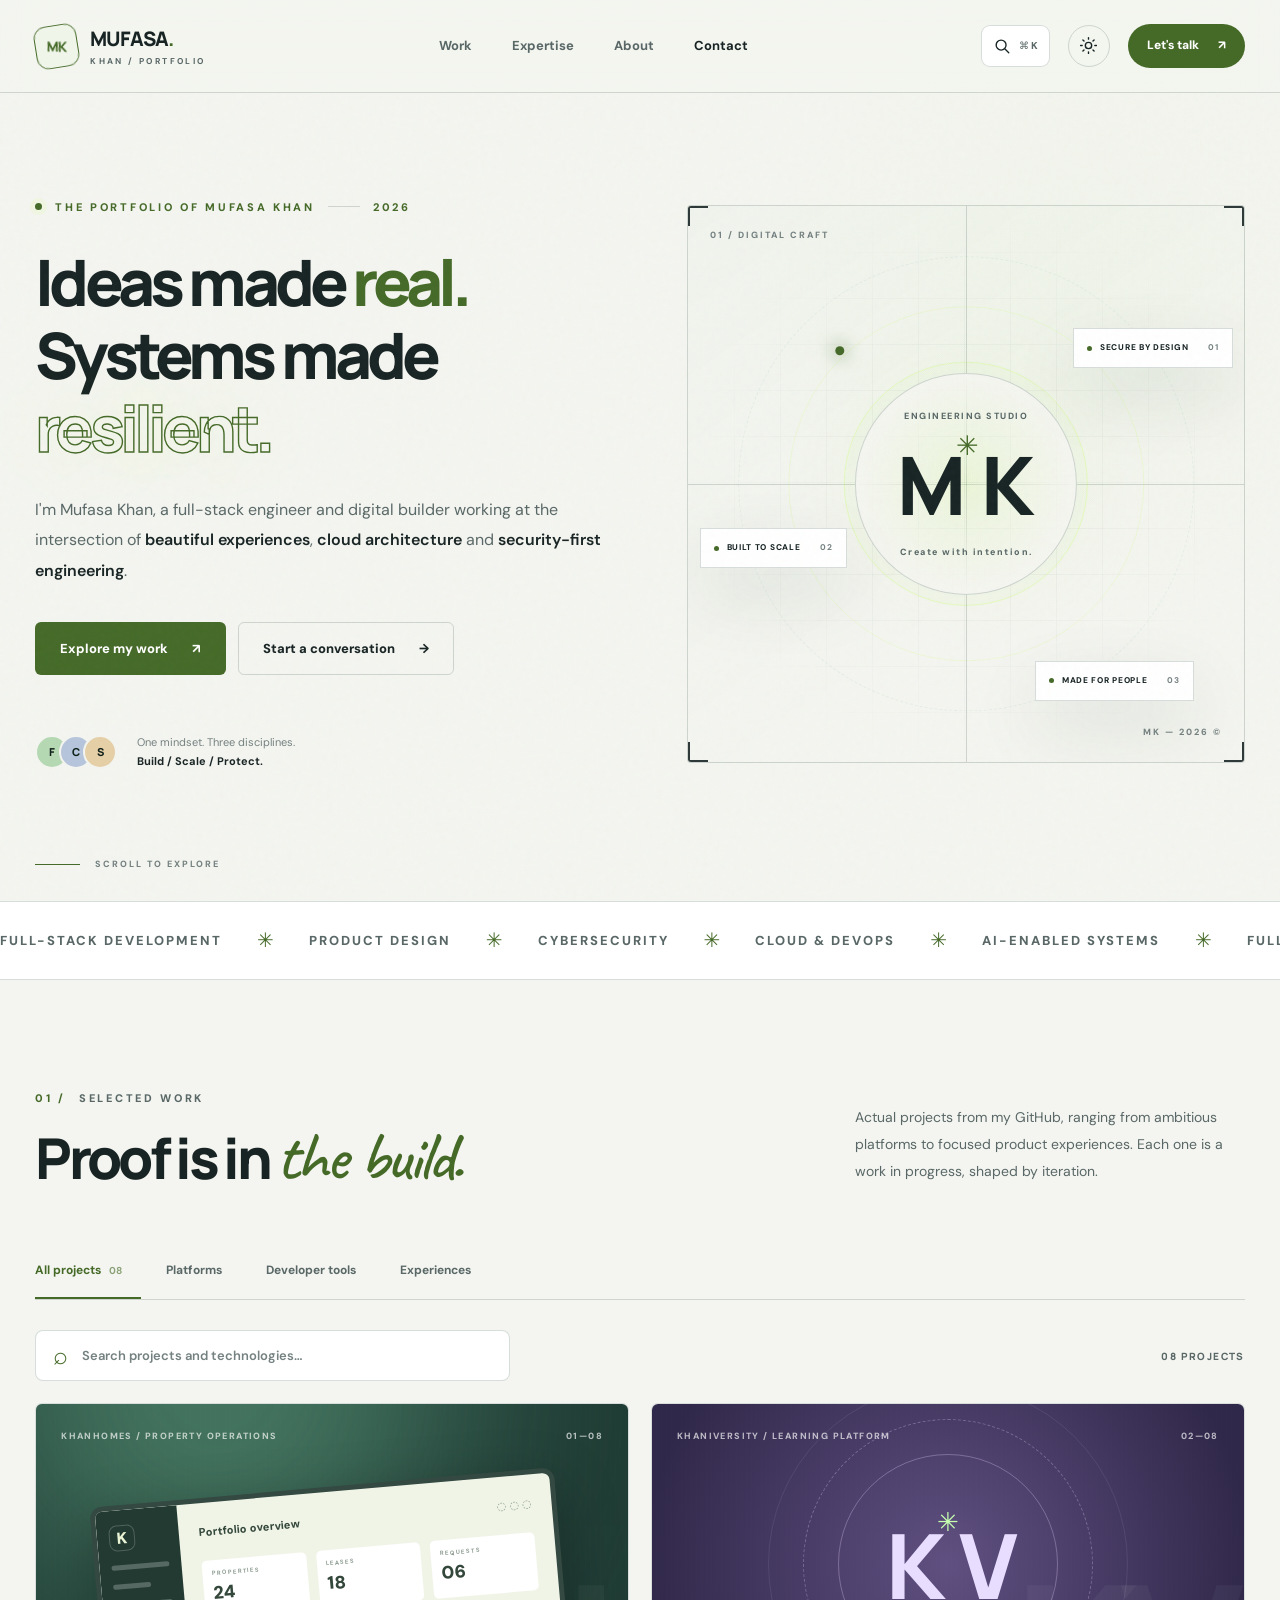
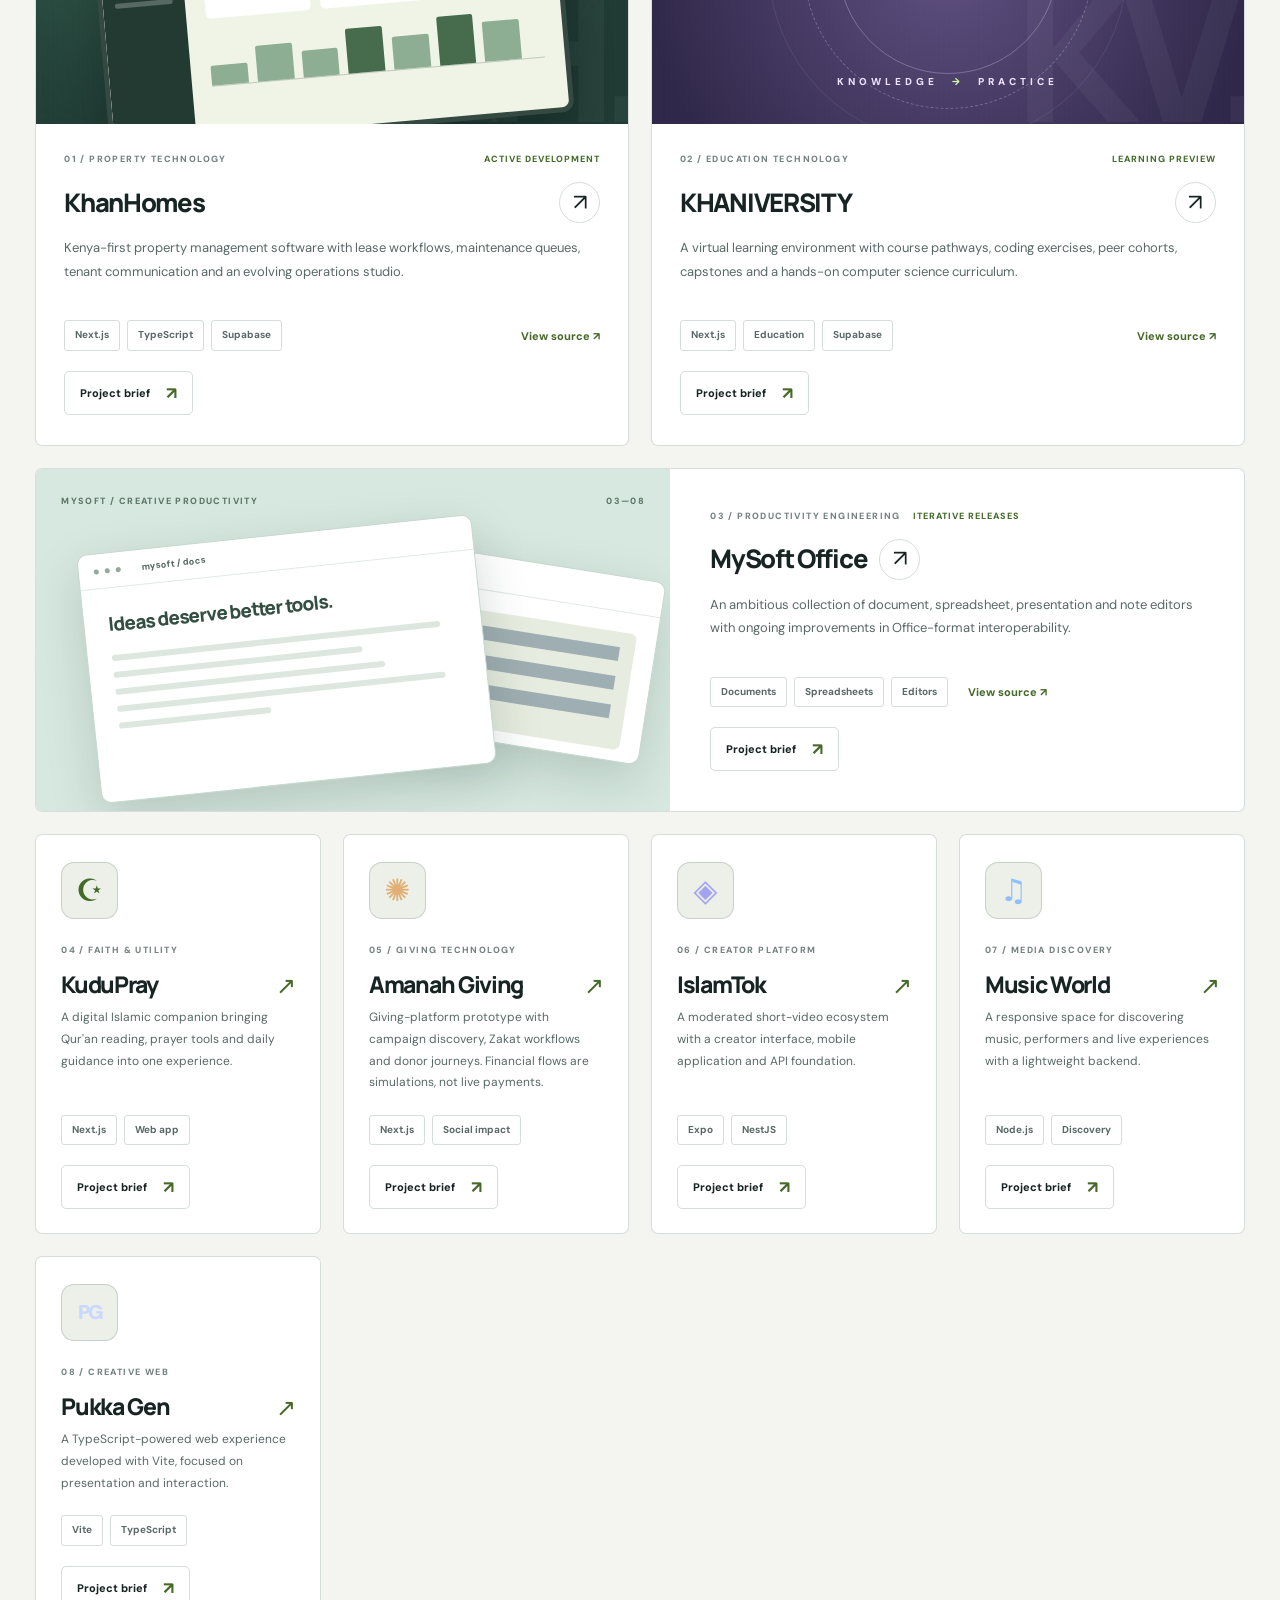
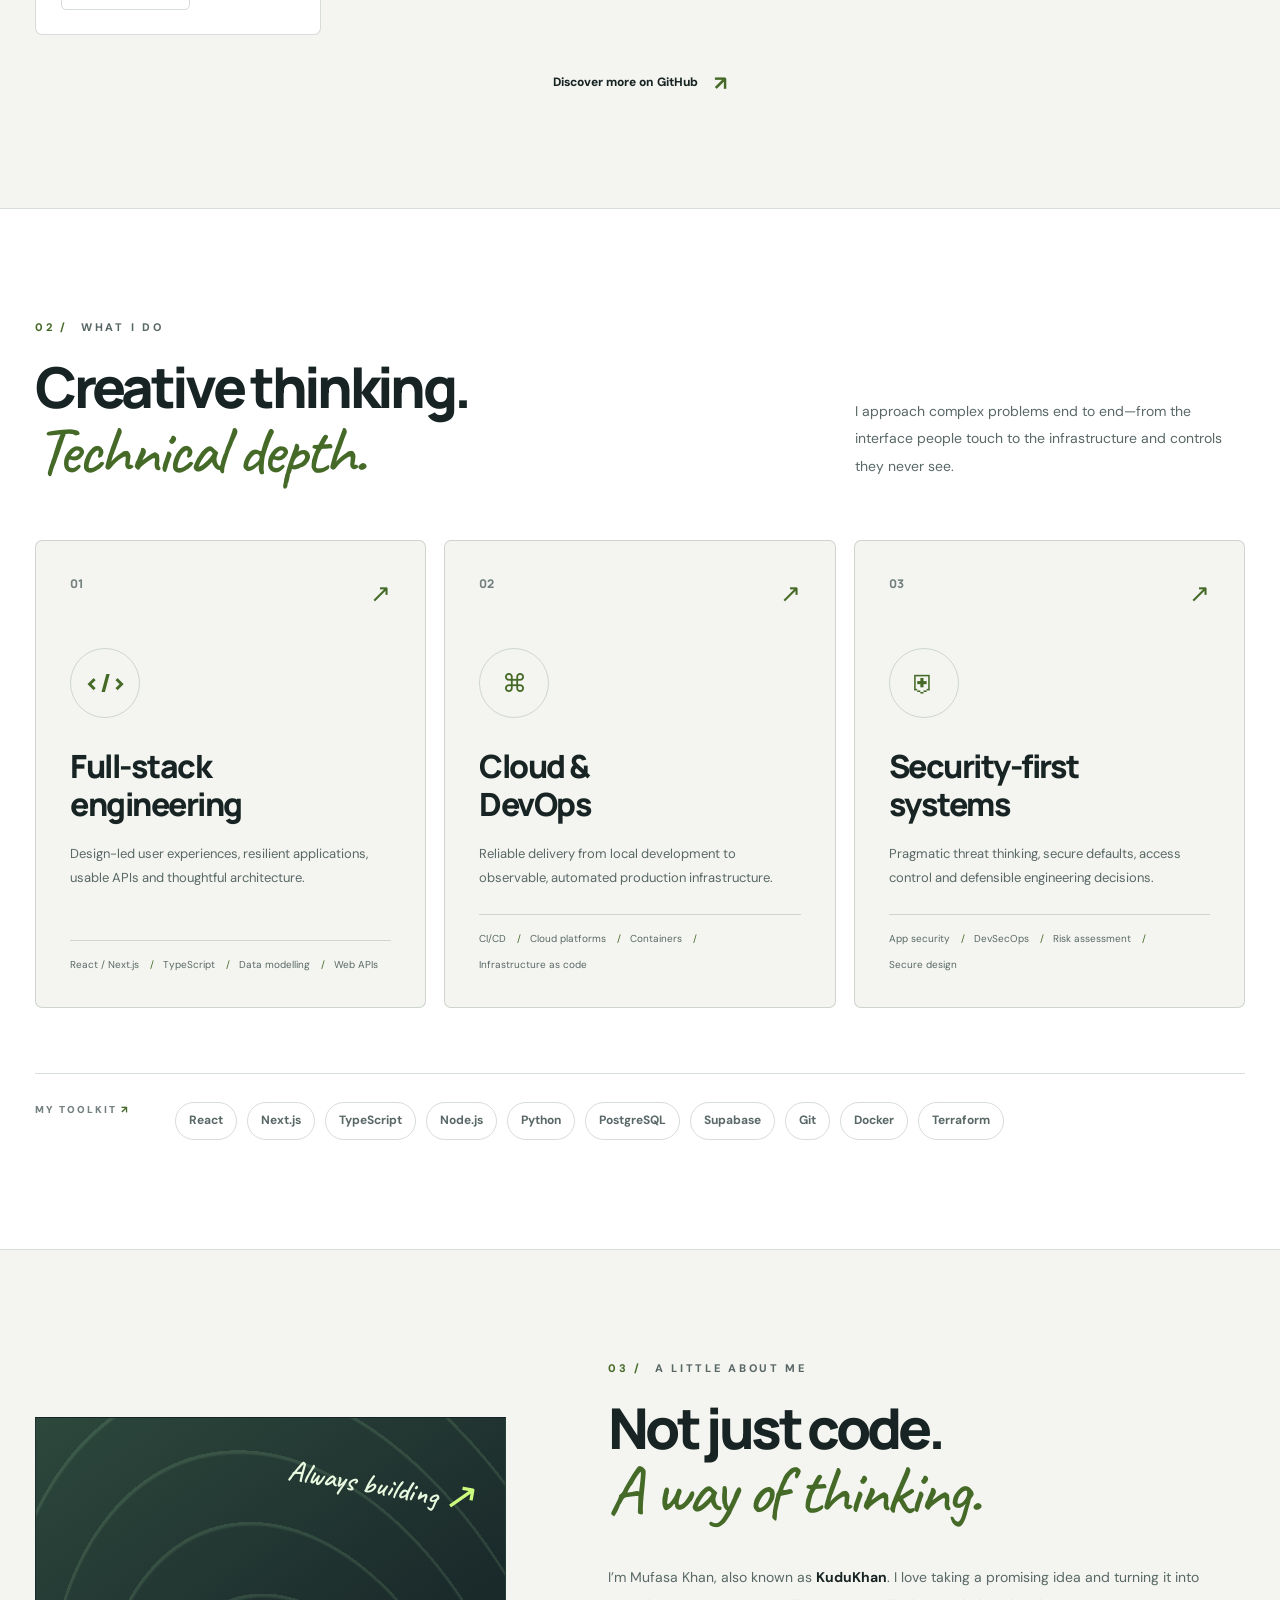
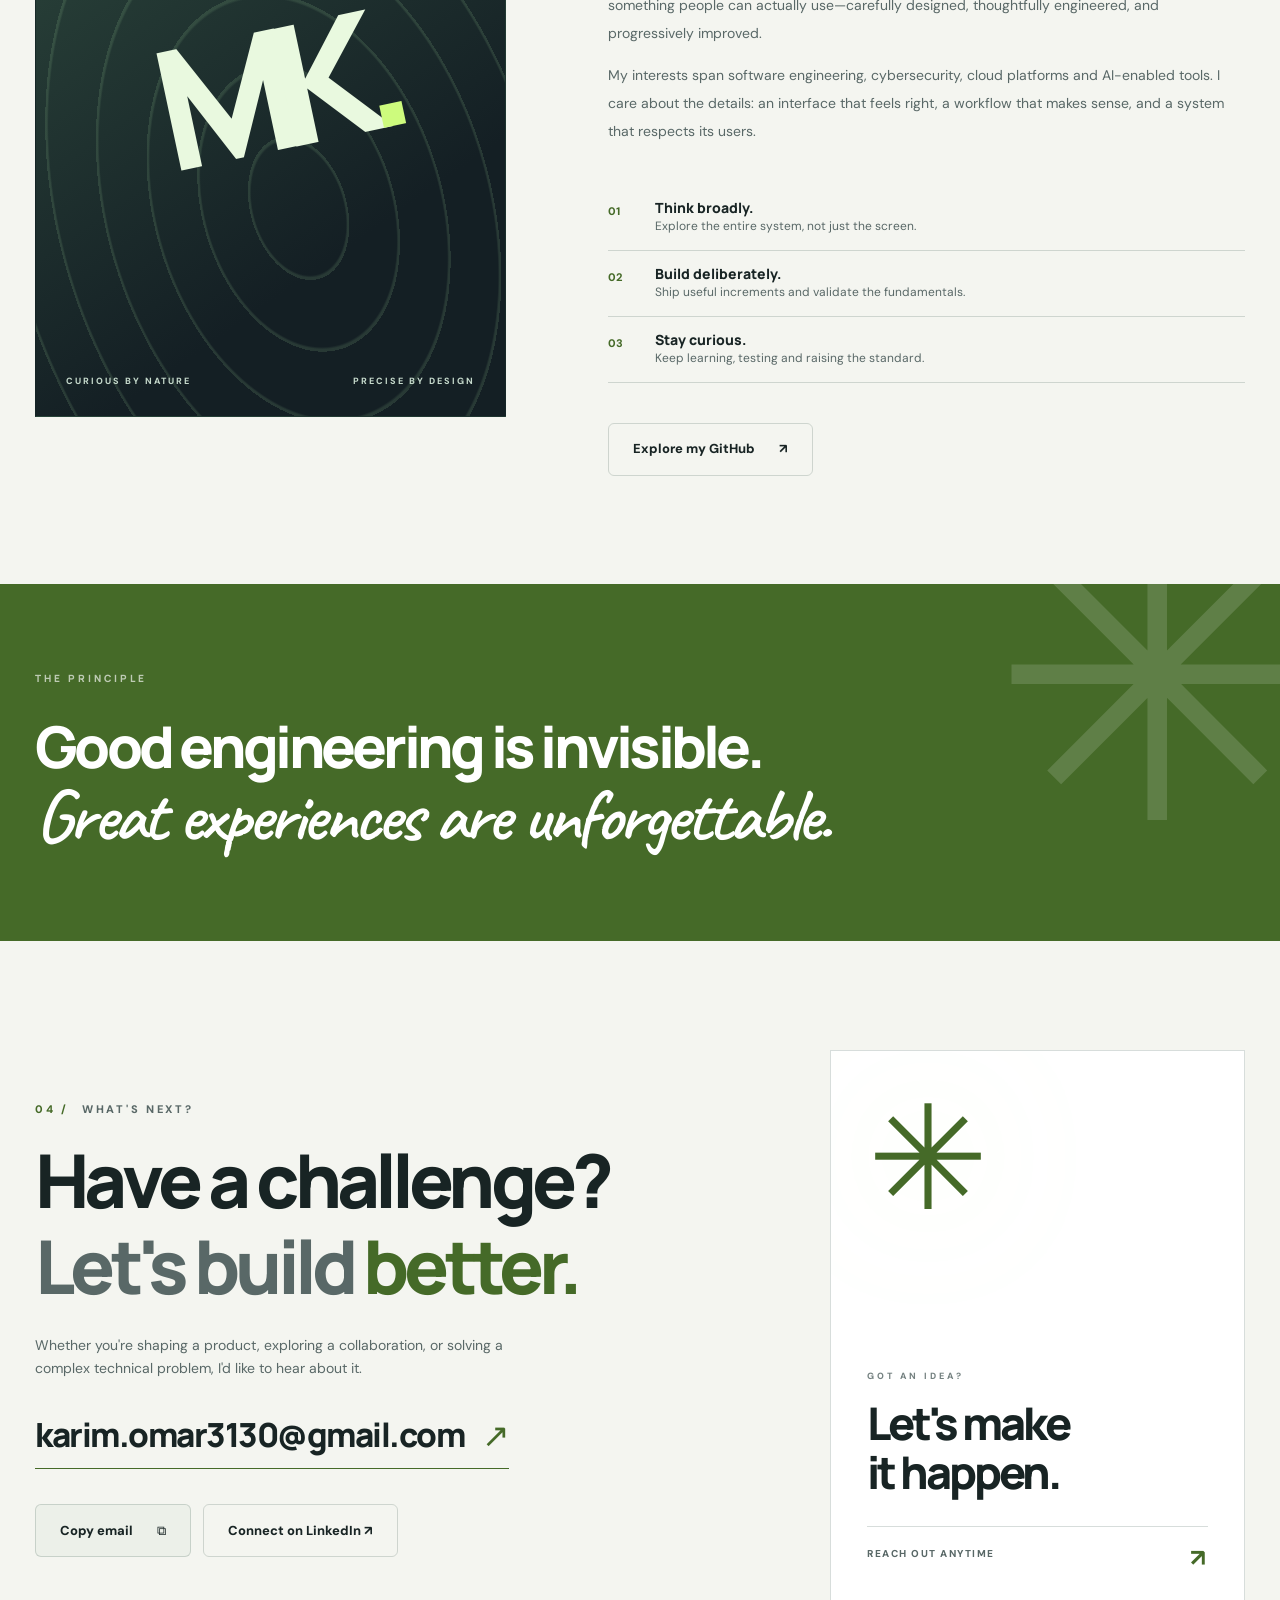
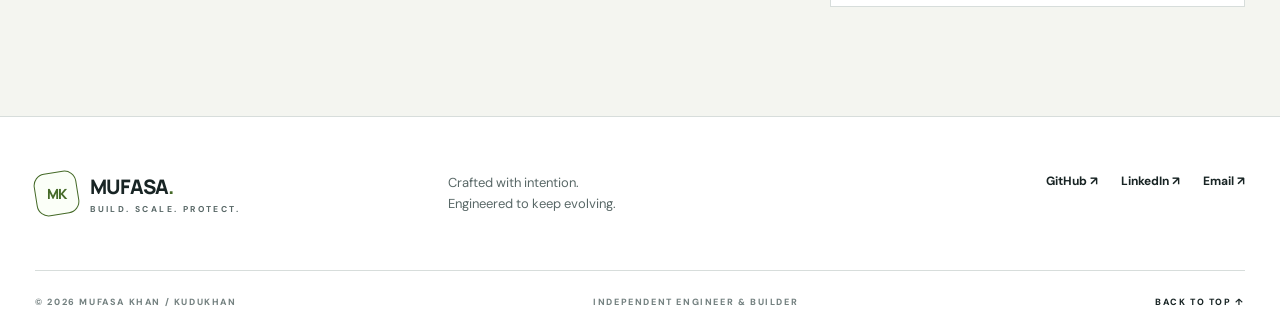
==== commit eecf64e7: "feat: premium portfolio UX with responsive discovery and accessible project briefs" ====
--- a/index.html
+++ b/index.html
@@ -21,7 +21,9 @@
   <link rel="preconnect" href="https://fonts.gstatic.com" crossorigin>
   <link href="https://fonts.googleapis.com/css2?family=DM+Sans:wght@400;500;600;700&family=Manrope:wght@400;500;600;700;800&family=Caveat:wght@500;600&display=swap" rel="stylesheet">
   <link rel="stylesheet" href="/assets/styles.css">
+  <link rel="stylesheet" href="/assets/premium.css">
   <script src="/assets/app.js" defer></script>
+  <script src="/assets/experience.js" defer></script>
   <script type="application/ld+json">
   {"@context":"https://schema.org","@type":"Person","name":"Mufasa Khan","alternateName":"KuduKhan","url":"https://mufasakhan.vercel.app/","sameAs":["https://github.com/KuduKhan","https://www.linkedin.com/in/ommy-theboss-78a7613a4"],"jobTitle":"Full-Stack, Cloud & Cybersecurity Engineer"}
   </script>
@@ -40,6 +42,9 @@
         <a href="#work">Work</a><a href="#expertise">Expertise</a><a href="#about">About</a><a href="#contact">Contact</a>
       </nav>
       <div class="header-actions">
+        <button class="icon-button quick-nav-trigger" id="quick-nav-trigger" type="button" aria-label="Open navigation and project search" aria-haspopup="dialog" aria-controls="command-dialog" title="Quick navigation Ctrl or Command K">
+          <svg viewBox="0 0 24 24" fill="none" stroke="currentColor" stroke-width="1.8" stroke-linecap="round" aria-hidden="true"><circle cx="10.8" cy="10.8" r="6.6"/><path d="m16 16 5 5"/></svg><span class="quick-nav-hint">⌘ K</span>
+        </button>
         <button class="icon-button theme-toggle" type="button" id="theme-toggle" aria-label="Switch to light theme" title="Toggle appearance">
           <svg class="theme-sun" viewBox="0 0 24 24" fill="none" stroke="currentColor" stroke-width="1.75" stroke-linecap="round"><circle cx="12" cy="12" r="4"/><path d="M12 2v2m0 16v2M4.93 4.93l1.41 1.41m11.32 11.32 1.41 1.41M2 12h2m16 0h2M4.93 19.07l1.41-1.41M17.66 6.34l1.41-1.41"/></svg>
           <svg class="theme-moon" viewBox="0 0 24 24" fill="none" stroke="currentColor" stroke-width="1.75" stroke-linecap="round"><path d="M20.4 15.2A8.5 8.5 0 0 1 8.8 3.6 8.5 8.5 0 1 0 20.4 15.2Z"/></svg>
@@ -98,38 +103,44 @@
         <button class="filter" type="button" data-filter="tools" aria-pressed="false">Developer tools</button>
         <button class="filter" type="button" data-filter="experience" aria-pressed="false">Experiences</button>
       </div>
+      <div class="project-toolbar">
+        <label class="project-search" for="project-search"><span aria-hidden="true">⌕</span><span class="sr-only">Search projects by name, category or technology</span><input id="project-search" type="search" autocomplete="off" placeholder="Search projects and technologies…" aria-controls="projects-grid"></label>
+        <p class="project-count" id="project-count" aria-hidden="true">08 PROJECTS</p>
+      </div>
+      <div class="project-empty" id="project-empty" hidden><span aria-hidden="true">⌕</span><strong>No projects match.</strong><p>Try a different search or return to all projects.</p><button id="project-reset" type="button">Clear filters ↗</button></div>
+      <p class="sr-only" id="project-filter-status" role="status" aria-live="polite" aria-atomic="true">Showing all 8 projects</p>
       <div class="projects-grid" id="projects-grid">
-        <article class="project-card featured project-homes" data-category="platform">
+        <article class="project-card featured project-homes" data-category="platform" data-project="khanhomes" id="project-khanhomes">
           <div class="project-visual visual-homes"><div class="visual-grain"></div><div class="visual-topline"><span>KHANHOMES / PROPERTY OPERATIONS</span><span>01—08</span></div>
             <div class="mock-window"><div class="mock-sidebar"><span class="mock-square">K</span><span class="mock-line"></span><span class="mock-line short"></span><span class="mock-line"></span></div><div class="mock-body"><div class="mock-row"><strong>Portfolio overview</strong><span>◌ ◌ ◌</span></div><div class="mock-metrics"><span><b>PROPERTIES</b><em>24</em></span><span><b>LEASES</b><em>18</em></span><span><b>REQUESTS</b><em>06</em></span></div><div class="mock-chart"><div></div><div></div><div></div><div></div><div></div><div></div><div></div></div></div></div>
             <div class="visual-watermark">KH.</div>
           </div>
           <div class="project-content"><div class="project-meta"><span>01 / PROPERTY TECHNOLOGY</span><span class="status">ACTIVE DEVELOPMENT</span></div><div class="project-heading"><h3>KhanHomes</h3><a class="round-link" href="https://khanhomes.vercel.app/" target="_blank" rel="noopener noreferrer" aria-label="Visit KhanHomes website">↗</a></div><p>Kenya-first property management software with lease workflows, maintenance queues, tenant communication and an evolving operations studio.</p><div class="project-foot"><div class="tags"><span>Next.js</span><span>TypeScript</span><span>Supabase</span></div><a href="https://github.com/KuduKhan/khanhomes" target="_blank" rel="noopener noreferrer" class="text-link">View source ↗</a></div></div>
         </article>
-        <article class="project-card featured project-uni" data-category="platform">
+        <article class="project-card featured project-uni" data-category="platform" data-project="khaniversity-platform" id="project-khaniversity-platform">
           <div class="project-visual visual-uni"><div class="visual-grain"></div><div class="visual-topline"><span>KHANIVERSITY / LEARNING PLATFORM</span><span>02—08</span></div>
             <div class="uni-art"><div class="uni-ring ring-a"></div><div class="uni-ring ring-b"></div><div class="uni-ring ring-c"></div><div class="uni-seal">K<span>✳</span>V</div><div class="uni-caption">KNOWLEDGE <span>→</span> PRACTICE</div></div>
             <div class="visual-watermark">KV.</div>
           </div>
           <div class="project-content"><div class="project-meta"><span>02 / EDUCATION TECHNOLOGY</span><span class="status">LEARNING PREVIEW</span></div><div class="project-heading"><h3>KHANIVERSITY</h3><a class="round-link" href="https://github.com/KuduKhan/khaniversity-platform" target="_blank" rel="noopener noreferrer" aria-label="Explore KHANIVERSITY on GitHub">↗</a></div><p>A virtual learning environment with course pathways, coding exercises, peer cohorts, capstones and a hands-on computer science curriculum.</p><div class="project-foot"><div class="tags"><span>Next.js</span><span>Education</span><span>Supabase</span></div><a href="https://github.com/KuduKhan/khaniversity-platform" target="_blank" rel="noopener noreferrer" class="text-link">View source ↗</a></div></div>
         </article>
-        <article class="project-card wide project-office" data-category="tools">
+        <article class="project-card wide project-office" data-category="tools" data-project="mysoft-office" id="project-mysoft-office">
           <div class="project-visual visual-office"><div class="visual-topline"><span>MYSOFT / CREATIVE PRODUCTIVITY</span><span>03—08</span></div><div class="office-art"><div class="office-window office-back"><div class="fake-top"></div><div class="fake-slide"><span></span><span></span><span></span></div></div><div class="office-window office-front"><div class="fake-top"><i></i><i></i><i></i><span>mysoft / docs</span></div><div class="doc-article"><b>Ideas deserve better tools.</b><span class="doc-line long"></span><span class="doc-line"></span><span class="doc-line medium"></span><span class="doc-line long"></span><span class="doc-line short"></span></div></div></div></div>
           <div class="project-content"><div class="project-meta"><span>03 / PRODUCTIVITY ENGINEERING</span><span class="status">ITERATIVE RELEASES</span></div><div class="project-heading"><h3>MySoft Office</h3><a class="round-link" href="https://github.com/KuduKhan/mysoft-office" target="_blank" rel="noopener noreferrer" aria-label="Explore MySoft Office on GitHub">↗</a></div><p>An ambitious collection of document, spreadsheet, presentation and note editors with ongoing improvements in Office-format interoperability.</p><div class="project-foot"><div class="tags"><span>Documents</span><span>Spreadsheets</span><span>Editors</span></div><a href="https://github.com/KuduKhan/mysoft-office" target="_blank" rel="noopener noreferrer" class="text-link">View source ↗</a></div></div>
         </article>
-        <article class="project-card compact" data-category="experience">
+        <article class="project-card compact" data-category="experience" data-project="kudupray-frontend" id="project-kudupray-frontend">
           <div class="compact-icon icon-pray">☪</div><div class="project-meta"><span>04 / FAITH &amp; UTILITY</span></div><h3>KuduPray <a href="https://github.com/KuduKhan/kudupray-frontend" aria-label="KuduPray GitHub repository" target="_blank" rel="noopener noreferrer">↗</a></h3><p>A digital Islamic companion bringing Qur'an reading, prayer tools and daily guidance into one experience.</p><div class="tags"><span>Next.js</span><span>Web app</span></div>
         </article>
-        <article class="project-card compact" data-category="platform">
+        <article class="project-card compact" data-category="platform" data-project="amanah-giving-Frontend" id="project-amanah-giving-frontend">
           <div class="compact-icon icon-amanah">✺</div><div class="project-meta"><span>05 / GIVING TECHNOLOGY</span></div><h3>Amanah Giving <a href="https://github.com/KuduKhan/amanah-giving-Frontend" aria-label="Amanah Giving GitHub repository" target="_blank" rel="noopener noreferrer">↗</a></h3><p>Giving-platform prototype with campaign discovery, Zakat workflows and donor journeys. Financial flows are simulations, not live payments.</p><div class="tags"><span>Next.js</span><span>Social impact</span></div>
         </article>
-        <article class="project-card compact" data-category="platform">
+        <article class="project-card compact" data-category="platform" data-project="islamtok" id="project-islamtok">
           <div class="compact-icon icon-tok">◈</div><div class="project-meta"><span>06 / CREATOR PLATFORM</span></div><h3>IslamTok <a href="https://github.com/KuduKhan/islamtok" aria-label="IslamTok GitHub repository" target="_blank" rel="noopener noreferrer">↗</a></h3><p>A moderated short-video ecosystem with a creator interface, mobile application and API foundation.</p><div class="tags"><span>Expo</span><span>NestJS</span></div>
         </article>
-        <article class="project-card compact" data-category="experience">
+        <article class="project-card compact" data-category="experience" data-project="music-world" id="project-music-world">
           <div class="compact-icon icon-music">♫</div><div class="project-meta"><span>07 / MEDIA DISCOVERY</span></div><h3>Music World <a href="https://github.com/KuduKhan/music-world" aria-label="Music World GitHub repository" target="_blank" rel="noopener noreferrer">↗</a></h3><p>A responsive space for discovering music, performers and live experiences with a lightweight backend.</p><div class="tags"><span>Node.js</span><span>Discovery</span></div>
         </article>
-        <article class="project-card compact" data-category="experience">
+        <article class="project-card compact" data-category="experience" data-project="pukka-gen" id="project-pukka-gen">
           <div class="compact-icon icon-pukka">PG</div><div class="project-meta"><span>08 / CREATIVE WEB</span></div><h3>Pukka Gen <a href="https://github.com/KuduKhan/pukka-gen" aria-label="Pukka Gen GitHub repository" target="_blank" rel="noopener noreferrer">↗</a></h3><p>A TypeScript-powered web experience developed with Vite, focused on presentation and interaction.</p><div class="tags"><span>Vite</span><span>TypeScript</span></div>
         </article>
       </div>
@@ -157,6 +168,19 @@
     <section id="contact" class="section shell contact-section" aria-labelledby="contact-title"><div class="contact-main"><p class="kicker"><span>04 / </span> WHAT'S NEXT?</p><h2 id="contact-title">Have a challenge?<br><span>Let's build</span> <em>better.</em></h2><p>Whether you're shaping a product, exploring a collaboration, or solving a complex technical problem, I'd like to hear about it.</p><a class="contact-email" href="mailto:karim.omar3130@gmail.com?subject=Let's%20build%20something">karim.omar3130@gmail.com <span>↗</span></a><div class="contact-actions"><button id="copy-email" class="button secondary" type="button" data-email="karim.omar3130@gmail.com">Copy email <span aria-hidden="true">⧉</span></button><a class="button outline" href="https://www.linkedin.com/in/ommy-theboss-78a7613a4" target="_blank" rel="noopener noreferrer">Connect on LinkedIn ↗</a></div></div><div class="contact-side"><div class="contact-orbit">✳</div><span>GOT AN IDEA?</span><strong>Let's make<br>it happen.</strong><div class="contact-bottom"><span>REACH OUT ANYTIME</span><span>↗</span></div></div></section>
   </main>
   <footer class="site-footer"><div class="shell"><div class="footer-main"><a class="brand" href="#home" aria-label="Mufasa Khan back to top"><span class="brand-mark"><span>MK</span></span><span class="brand-copy"><strong>MUFASA<span class="brand-dot">.</span></strong><small>BUILD. SCALE. PROTECT.</small></span></a><p>Crafted with intention.<br>Engineered to keep evolving.</p><div class="footer-links"><a href="https://github.com/KuduKhan" target="_blank" rel="noopener noreferrer">GitHub ↗</a><a href="https://www.linkedin.com/in/ommy-theboss-78a7613a4" target="_blank" rel="noopener noreferrer">LinkedIn ↗</a><a href="mailto:karim.omar3130@gmail.com">Email ↗</a></div></div><div class="footer-bottom"><span>© <span id="year">2026</span> MUFASA KHAN / KUDUKHAN</span><span>INDEPENDENT ENGINEER &amp; BUILDER</span><a href="#top">BACK TO TOP ↑</a></div></div></footer>
+  <dialog class="studio-dialog command-dialog" id="command-dialog" aria-labelledby="command-title">
+    <div class="dialog-inner"><div class="dialog-header"><div><p class="dialog-eyebrow">STUDIO NAVIGATION</p><h2 id="command-title">Explore the studio<span>.</span></h2></div><button type="button" class="dialog-close" data-close="command-dialog" aria-label="Close navigation">✕</button></div>
+    <label class="command-search" for="command-search"><span aria-hidden="true">⌕</span><input id="command-search" type="search" autocomplete="off" placeholder="Find projects, topics or sections…" aria-controls="command-results"><kbd>↵</kbd></label>
+    <div class="command-results" id="command-results"></div><p class="dialog-hint">↑ ↓ Navigate · Enter Open · Esc Close · Ctrl/⌘ K Search</p></div>
+  </dialog>
+  <dialog class="studio-dialog project-dialog" id="project-dialog" aria-labelledby="brief-title" aria-describedby="brief-description">
+    <div class="dialog-inner"><div class="dialog-header"><div><p class="dialog-eyebrow" id="brief-category">SELECTED WORK</p><h2 id="brief-title">Project brief</h2></div><button type="button" class="dialog-close" data-close="project-dialog" aria-label="Close project brief">✕</button></div>
+    <p class="brief-status" id="brief-status"></p><p class="brief-description" id="brief-description"></p>
+    <div class="brief-panel"><strong>PROJECT FOCUS</strong><ul id="brief-highlights"></ul></div><div class="brief-tags" id="brief-tags"></div>
+    <div class="brief-actions"><a id="brief-source" class="button primary" target="_blank" rel="noopener noreferrer" href="https://github.com/KuduKhan">View source ↗</a><a id="brief-site" class="button outline" target="_blank" rel="noopener noreferrer" href="https://khanhomes.vercel.app/" hidden>Open website ↗</a></div>
+    <p class="brief-disclaimer">Descriptions summarize published repository work; prototypes and previews are not production certifications.</p></div>
+  </dialog>
+  <button id="floating-top" class="floating-top" type="button" aria-label="Back to top" inert>↑</button>
   <div class="toast" id="toast" role="status" aria-live="polite"></div>
 </body>
 </html>
--- a/assets/styles.css
+++ b/assets/styles.css
@@ -1,6 +1,7 @@
 :root{font-synthesis:none;--bg:#090d13;--panel:#10161e;--panel-2:#151e26;--text:#eff2ef;--muted:#9ba8a9;--subtle:#6e7e7f;--border:rgba(202,228,219,.13);--accent:#cdfb7d;--accent-ink:#182214;--white:#fff;--header:rgba(9,13,19,.74);--shadow:0 32px 90px rgba(0,0,0,.32)}
 :root[data-theme=light]{--bg:#f4f5f0;--panel:#fff;--panel-2:#ecf0e9;--text:#182424;--muted:#596867;--subtle:#748180;--border:rgba(19,53,45,.17);--accent:#456a28;--accent-ink:#fff;--white:#fff;--header:rgba(244,245,240,.84);--shadow:0 26px 70px rgba(24,47,34,.10)}
-*,*::before,*::after{box-sizing:border-box}html{scroll-behavior:smooth;scroll-padding-top:95px}body{margin:0;color:var(--text);background:var(--bg);font-family:"DM Sans",system-ui,-apple-system,sans-serif;font-size:16px;line-height:1.65;overflow-x:hidden}body:has(.mobile-nav.open){overflow:hidden}button,input{font:inherit}button{cursor:pointer}a{color:inherit;text-decoration:none}a,button{ -webkit-tap-highlight-color:transparent}a:focus-visible,button:focus-visible{outline:2px solid var(--accent);outline-offset:5px}::selection{background:var(--accent);color:var(--accent-ink)}.shell{width:min(100% - 88px,1440px);margin-inline:auto}.skip-link{position:fixed;top:-100px;left:15px;z-index:200;padding:12px 16px;border-radius:8px;background:var(--accent);color:var(--accent-ink)}.skip-link:focus{top:15px}.noise{position:fixed;inset:0;pointer-events:none;opacity:.22;z-index:45;background-image:url("data:image/svg+xml,%3Csvg viewBox='0 0 180 180' xmlns='http://www.w3.org/2000/svg'%3E%3Cfilter id='n'%3E%3CfeTurbulence type='fractalNoise' baseFrequency='.88' numOctaves='3' stitchTiles='stitch'/%3E%3C/filter%3E%3Crect width='100%25' height='100%25' opacity='.13' filter='url(%23n)'/%3E%3C/svg%3E")}.reading-progress{position:fixed;top:0;left:0;height:2px;width:0;background:var(--accent);z-index:110;transition:width .12s linear}.site-header{position:sticky;top:0;z-index:90;background:var(--header);border-bottom:1px solid var(--border);backdrop-filter:blur(22px) saturate(165%);-webkit-backdrop-filter:blur(22px) saturate(165%)}.header-inner{display:flex;align-items:center;justify-content:space-between;height:92px;gap:26px}.brand{display:inline-flex;align-items:center;gap:12px;flex-shrink:0}.brand-mark{height:43px;width:43px;display:grid;place-items:center;border:1px solid var(--accent);transform:rotate(-9deg);border-radius:12px;color:var(--accent);background:rgba(181,242,119,.05)}.brand-mark span{font:800 14px "Manrope",sans-serif;letter-spacing:-1px;transform:rotate(9deg)}.brand-copy{display:flex;flex-direction:column;line-height:1.05;gap:6px}.brand-copy strong{font:800 20px "Manrope",sans-serif;letter-spacing:-1.1px}.brand-dot{color:var(--accent)}.brand-copy small{font-size:8.5px;letter-spacing:2.4px;font-weight:700;color:var(--muted)}.desktop-nav,.header-actions{display:flex;align-items:center}.desktop-nav{gap:40px;margin-inline:auto}.desktop-nav a{font-size:13px;font-weight:700;color:var(--muted);transition:color .25s}.desktop-nav a:hover,.desktop-nav a.is-active{color:var(--text)}.header-actions{gap:18px}.icon-button{display:grid;place-items:center;background:transparent;color:var(--text);border:1px solid var(--border);width:42px;height:42px;border-radius:50%}.theme-toggle svg{width:19px;height:19px}.theme-sun{display:none}:root[data-theme=light] .theme-sun{display:block}:root[data-theme=light] .theme-moon{display:none}.header-cta{background:var(--accent);color:var(--accent-ink);padding:12px 19px;border-radius:99px;font-size:12px;font-weight:800;white-space:nowrap}.header-cta span{padding-left:16px}.menu-toggle{display:none;position:relative}.menu-toggle span{width:16px;height:1.5px;background:currentColor;position:absolute;transition:transform .2s}.menu-toggle span:first-child{transform:translateY(-4px)}.menu-toggle span:last-child{transform:translateY(4px)}.menu-toggle[aria-expanded=true] span:first-child{transform:rotate(45deg)}.menu-toggle[aria-expanded=true] span:last-child{transform:rotate(-45deg)}.mobile-nav{display:none}
+*,*::before,*::after{box-sizing:border-box}html{scroll-behavior:smooth;scroll-padding-top:95px}body{margin:0;color:var(--text);background:var(--bg);font-family:"DM Sans",system-ui,-apple-system,sans-serif;font-size:16px;line-height:1.65;overflow-x:hidden}body:has(.mobile-nav.open){overflow:hidden}button,input{font:inherit}button{cursor:pointer}a{color:inherit;text-decoration:none}a,button{ -webkit-tap-highlight-color:transparent}a:focus-visible,button:focus-visible{outline:2px solid var(--accent);outline-offset:5px}::selection{background:var(--accent);color:var(--accent-ink)}.shell{width:min(100% - 88px,1440px);margin-inline:auto}.sr-only{position:absolute!important;width:1px;height:1px;padding:0;margin:-1px;overflow:hidden;clip:rect(0,0,0,0);white-space:nowrap;border:0}
+.skip-link{position:fixed;top:-100px;left:15px;z-index:200;padding:12px 16px;border-radius:8px;background:var(--accent);color:var(--accent-ink)}.skip-link:focus{top:15px}.noise{position:fixed;inset:0;pointer-events:none;opacity:.22;z-index:45;background-image:url("data:image/svg+xml,%3Csvg viewBox='0 0 180 180' xmlns='http://www.w3.org/2000/svg'%3E%3Cfilter id='n'%3E%3CfeTurbulence type='fractalNoise' baseFrequency='.88' numOctaves='3' stitchTiles='stitch'/%3E%3C/filter%3E%3Crect width='100%25' height='100%25' opacity='.13' filter='url(%23n)'/%3E%3C/svg%3E")}.reading-progress{position:fixed;top:0;left:0;height:2px;width:0;background:var(--accent);z-index:110;transition:width .12s linear}.site-header{position:sticky;top:0;z-index:90;background:var(--header);border-bottom:1px solid var(--border);backdrop-filter:blur(22px) saturate(165%);-webkit-backdrop-filter:blur(22px) saturate(165%)}.header-inner{display:flex;align-items:center;justify-content:space-between;height:92px;gap:26px;position:relative;z-index:2}.brand{display:inline-flex;align-items:center;gap:12px;flex-shrink:0}.brand-mark{height:43px;width:43px;display:grid;place-items:center;border:1px solid var(--accent);transform:rotate(-9deg);border-radius:12px;color:var(--accent);background:rgba(181,242,119,.05)}.brand-mark span{font:800 14px "Manrope",sans-serif;letter-spacing:-1px;transform:rotate(9deg)}.brand-copy{display:flex;flex-direction:column;line-height:1.05;gap:6px}.brand-copy strong{font:800 20px "Manrope",sans-serif;letter-spacing:-1.1px}.brand-dot{color:var(--accent)}.brand-copy small{font-size:8.5px;letter-spacing:2.4px;font-weight:700;color:var(--muted)}.desktop-nav,.header-actions{display:flex;align-items:center}.desktop-nav{gap:40px;margin-inline:auto}.desktop-nav a{font-size:13px;font-weight:700;color:var(--muted);transition:color .25s}.desktop-nav a:hover,.desktop-nav a.is-active{color:var(--text)}.header-actions{gap:18px}.icon-button{display:grid;place-items:center;background:transparent;color:var(--text);border:1px solid var(--border);width:42px;height:42px;border-radius:50%}.theme-toggle svg{width:19px;height:19px}.theme-sun{display:none}:root[data-theme=light] .theme-sun{display:block}:root[data-theme=light] .theme-moon{display:none}.header-cta{background:var(--accent);color:var(--accent-ink);padding:12px 19px;border-radius:99px;font-size:12px;font-weight:800;white-space:nowrap}.header-cta span{padding-left:16px}.menu-toggle{display:none;position:relative}.menu-toggle span{width:16px;height:1.5px;background:currentColor;position:absolute;transition:transform .2s}.menu-toggle span:first-child{transform:translateY(-4px)}.menu-toggle span:last-child{transform:translateY(4px)}.menu-toggle[aria-expanded=true] span:first-child{transform:rotate(45deg)}.menu-toggle[aria-expanded=true] span:last-child{transform:rotate(-45deg)}.mobile-nav{display:none}
 .hero{position:relative;min-height:min(790px,calc(100svh - 92px));display:grid;grid-template-columns:1.03fr .97fr;gap:4%;align-items:center;padding-top:110px;padding-bottom:122px}.hero-glow{pointer-events:none;position:absolute;width:740px;height:750px;right:-16%;top:-19%;background:radial-gradient(ellipse,rgba(175,228,131,.055),transparent 63%)}.hero-copy{position:relative;z-index:2}.eyebrow,.kicker{font-size:11px;letter-spacing:2.7px;font-weight:800;display:flex;align-items:center;gap:13px}.eyebrow{color:var(--accent);margin:0 0 30px}.pulse-dot{background:var(--accent);width:7px;height:7px;flex-shrink:0;border-radius:50%;box-shadow:0 0 0 5px rgba(205,251,125,.13);animation:pulse 2.5s ease-in-out infinite}.eyebrow-line{height:1px;width:32px;background:var(--border)}.hero h1{font:800 clamp(52px,5.2vw,94px)/1.13 "Manrope",sans-serif;letter-spacing:-.075em;margin:0 0 30px;white-space:nowrap}.hero h1 em,.contact-main h2 em{font-style:normal;color:var(--accent)}.hero h1>span:not(.outlined-word){color:var(--text)}.outlined-word{color:transparent;-webkit-text-stroke:1.4px var(--accent);text-shadow:0 0 75px rgba(205,251,125,.18)}.hero-description{font-size:16px;color:var(--muted);max-width:565px;margin:0;line-height:1.9}.hero-description strong{color:var(--text);font-weight:600}.hero-buttons{display:flex;gap:12px;align-items:center;flex-wrap:wrap;margin-top:36px}.button{min-height:53px;padding:0 24px;border-radius:6px;font-size:13px;font-weight:800;display:inline-flex;align-items:center;justify-content:center;gap:24px;transition:transform .25s,background .25s,border .25s;border:1px solid transparent;white-space:nowrap}.button:hover{transform:translateY(-3px)}.button.primary{background:var(--accent);color:var(--accent-ink)}.button.ghost{border-color:var(--border);color:var(--text)}.button.ghost:hover,.button.outline:hover{border-color:var(--accent)}.button.outline{border-color:var(--border);color:var(--text)}.button.secondary{background:var(--panel-2);border-color:var(--border);color:var(--text)}.hero-foot{margin-top:58px;display:flex;align-items:center;gap:20px}.avatars{display:flex;padding-left:10px}.avatars span{height:34px;width:34px;margin-left:-10px;border-radius:50%;display:grid;place-items:center;font:800 11px "Manrope",sans-serif;border:2px solid var(--bg);color:#102019;background:#b5d9b3}.avatars span:nth-child(2){background:#b6c5dc}.avatars span:nth-child(3){background:#e6d0a7}.hero-foot p{font-size:11px;line-height:1.7;margin:0;color:var(--subtle)}.hero-foot strong{color:var(--text);font-weight:700}
 .hero-art{width:100%;aspect-ratio:1/1;max-height:610px;min-width:0;position:relative;isolation:isolate;border:1px solid var(--border);background:radial-gradient(circle at 50% 49%,rgba(205,251,125,.075),transparent 42%),linear-gradient(145deg,rgba(156,215,167,.035),transparent 65%);overflow:hidden;border-radius:4px}.hero-art:before{content:"";position:absolute;inset:0;background-image:linear-gradient(var(--border) 1px,transparent 1px),linear-gradient(90deg,var(--border) 1px,transparent 1px);background-size:46px 46px;mask-image:radial-gradient(circle,black,transparent 75%);opacity:.36}.orbit{position:absolute;border:1px solid rgba(176,213,196,.23);border-radius:50%;top:50%;left:50%;transform:translate(-50%,-50%);aspect-ratio:1}.orbit-outer{width:82%;border-style:dashed;animation:spin 95s linear infinite}.orbit-middle{width:64%;border-color:rgba(205,251,125,.21)}.orbit-inner{width:44%;border-color:rgba(205,251,125,.38);box-shadow:0 0 80px rgba(176,251,125,.055) inset}.orbit-middle::after{content:"";position:absolute;top:11%;left:13%;width:9px;height:9px;background:var(--accent);border-radius:50%;box-shadow:0 0 18px var(--accent)}.orbit-cross{position:absolute;background:var(--border)}.orbit-h{width:100%;height:1px;top:50%}.orbit-v{height:100%;width:1px;left:50%}.orbit-center{position:absolute;top:50%;left:50%;transform:translate(-50%,-50%);width:40%;aspect-ratio:1;display:flex;align-items:center;justify-content:center;flex-direction:column;border-radius:50%;background:radial-gradient(circle,rgba(205,251,125,.12),var(--bg) 72%);border:1px solid var(--border);box-shadow:0 0 0 12px rgba(205,251,125,.025)}.orbit-kicker,.orbit-sub{color:var(--muted);font-size:clamp(6px,.7vw,9px);letter-spacing:1.5px;font-weight:800;white-space:nowrap}.orbit-logo{font:800 clamp(46px,6.3vw,100px)/1.5 "Manrope",sans-serif;letter-spacing:-.14em;padding-right:.14em}.orbit-logo span{color:var(--accent);font-size:.34em;vertical-align:top;letter-spacing:0;margin:0 .07em}.satellite{position:absolute;background:var(--panel);border:1px solid var(--border);color:var(--text);padding:12px 13px;display:flex;align-items:center;gap:8px;font-size:clamp(7px,.65vw,10px);font-weight:800;letter-spacing:.7px;white-space:nowrap;box-shadow:var(--shadow)}.satellite b{color:var(--subtle);padding-left:12px}.sat-dot{width:5px;height:5px;background:var(--accent);border-radius:50%}.sat-one{top:22%;right:2%}.sat-two{left:2%;top:58%}.sat-three{bottom:11%;right:9%}.art-coordinate{position:absolute;font-size:9px;font-weight:800;letter-spacing:2px;color:var(--subtle)}.art-coordinate.top-left{top:22px;left:22px}.art-coordinate.bottom-right{bottom:22px;right:22px}.art-corner{width:20px;height:20px;position:absolute;border-color:var(--accent);opacity:.9}.corner-tl{top:0;left:0;border-top:2px solid;border-left:2px solid}.corner-tr{top:0;right:0;border-top:2px solid;border-right:2px solid}.corner-bl{bottom:0;left:0;border-bottom:2px solid;border-left:2px solid}.corner-br{bottom:0;right:0;border-bottom:2px solid;border-right:2px solid}.scroll-cue{position:absolute;bottom:29px;left:0;display:flex;align-items:center;gap:15px;font-size:9px;letter-spacing:2px;color:var(--subtle);font-weight:800}.scroll-line{width:45px;height:1px;background:var(--accent)}
 .marquee{border-block:1px solid var(--border);overflow:hidden;background:var(--panel);padding:22px 0}.marquee-track{width:max-content;display:flex;align-items:center;gap:35px;animation:marquee 35s linear infinite}.marquee-track span{font-size:13px;font-weight:800;letter-spacing:2px;white-space:nowrap;color:var(--muted)}.marquee-track i{color:var(--accent);font-size:20px;font-style:normal}
@@ -12,7 +13,7 @@
 .site-footer{border-top:1px solid var(--border);background:var(--panel)}.footer-main{display:grid;grid-template-columns:1fr 1fr 1fr;gap:30px;align-items:start;padding:55px 0}.footer-main>p{font-size:13px;color:var(--muted);margin:0}.footer-links{justify-self:end;display:flex;gap:23px;font-size:12px;font-weight:700}.footer-links a:hover{color:var(--accent)}.footer-bottom{border-top:1px solid var(--border);padding:24px 0;display:flex;justify-content:space-between;align-items:center;gap:15px;font-size:9px;letter-spacing:1.6px;font-weight:800;color:var(--subtle)}.footer-bottom a{color:var(--text)}.footer-bottom a:hover{color:var(--accent)}.toast{position:fixed;bottom:22px;left:50%;transform:translate(-50%,25px);padding:12px 18px;background:var(--accent);color:var(--accent-ink);font-size:12px;font-weight:800;border-radius:6px;opacity:0;pointer-events:none;transition:transform .25s,opacity .25s;z-index:120}.toast.show{opacity:1;transform:translate(-50%,0)}
 @keyframes pulse{50%{box-shadow:0 0 0 9px rgba(205,251,125,0)}}@keyframes spin{to{transform:translate(-50%,-50%) rotate(360deg)}}@keyframes marquee{to{transform:translateX(-50%)}}.contact-orbit{animation-name:contact-spin}@keyframes contact-spin{to{transform:rotate(360deg)}}
 @media(max-width:1250px){.shell{width:min(100% - 60px,1440px)}.hero{gap:3%;min-height:700px}.hero h1{font-size:clamp(48px,5.4vw,80px)}.satellite{padding:9px 10px}.desktop-nav{gap:24px}.project-content{padding:25px}.compact{padding:24px 20px}}
-@media(max-width:980px){.desktop-nav,.header-cta{display:none}.menu-toggle{display:grid}.site-header .header-inner{height:78px}.mobile-nav{position:fixed;top:78px;left:0;right:0;height:calc(100dvh - 78px);background:var(--bg);padding:30px max(30px,6vw);display:flex;flex-direction:column;gap:0;transform:translateY(-115%);visibility:hidden;opacity:0;transition:transform .3s,opacity .3s,visibility .3s;border-top:1px solid var(--border);z-index:-1}.mobile-nav.open{transform:translateY(0);visibility:visible;opacity:1}.mobile-nav a{font:800 clamp(28px,5vw,50px) "Manrope",sans-serif;letter-spacing:-1.5px;padding:23px 0;border-bottom:1px solid var(--border);display:flex;justify-content:space-between;align-items:center}.mobile-nav a span{font:800 11px "DM Sans",sans-serif;color:var(--accent)}.hero{grid-template-columns:1fr;min-height:0;gap:65px;padding-top:100px}.hero h1{font-size:clamp(54px,9vw,88px)}.hero-description{max-width:670px}.hero-art{max-width:650px;margin:auto}.scroll-cue{bottom:36px}.section{padding-block:95px}.projects-grid{grid-template-columns:repeat(2,minmax(0,1fr))}.project-card.wide{grid-column:span 2}.project-card.featured{grid-column:span 1}.project-visual{height:260px}.project-card.wide .project-visual{min-height:300px}.project-card.wide .project-content{padding:26px}.project-foot{flex-wrap:wrap}.expertise-grid{gap:10px}.expertise-card{padding:25px}.about-section{gap:40px}.about-visual{min-height:550px}.contact-section{grid-template-columns:1fr .65fr}.contact-side{padding:25px}.contact-side>strong{font-size:36px}}
+@media(max-width:980px){.desktop-nav,.header-cta{display:none}.menu-toggle{display:grid}.site-header .header-inner{height:78px}.mobile-nav{position:fixed;top:78px;left:0;right:0;height:calc(100dvh - 78px);background:var(--bg);padding:30px max(30px,6vw);display:flex;flex-direction:column;gap:0;transform:translateY(-115%);visibility:hidden;opacity:0;transition:transform .3s,opacity .3s,visibility .3s;border-top:1px solid var(--border);z-index:1}.mobile-nav.open{transform:translateY(0);visibility:visible;opacity:1}.mobile-nav a{font:800 clamp(28px,5vw,50px) "Manrope",sans-serif;letter-spacing:-1.5px;padding:23px 0;border-bottom:1px solid var(--border);display:flex;justify-content:space-between;align-items:center}.mobile-nav a span{font:800 11px "DM Sans",sans-serif;color:var(--accent)}.hero{grid-template-columns:1fr;min-height:0;gap:65px;padding-top:100px}.hero h1{font-size:clamp(54px,9vw,88px)}.hero-description{max-width:670px}.hero-art{max-width:650px;margin:auto}.scroll-cue{bottom:36px}.section{padding-block:95px}.projects-grid{grid-template-columns:repeat(2,minmax(0,1fr))}.project-card.wide{grid-column:span 2}.project-card.featured{grid-column:span 1}.project-visual{height:260px}.project-card.wide .project-visual{min-height:300px}.project-card.wide .project-content{padding:26px}.project-foot{flex-wrap:wrap}.expertise-grid{gap:10px}.expertise-card{padding:25px}.about-section{gap:40px}.about-visual{min-height:550px}.contact-section{grid-template-columns:1fr .65fr}.contact-side{padding:25px}.contact-side>strong{font-size:36px}}
 @media(max-width:720px){.shell{width:min(100% - 40px,1440px)}.header-inner{gap:15px}.brand-mark{height:38px;width:38px}.brand-copy strong{font-size:18px}.brand-copy small{font-size:7px}.header-actions{gap:9px}.hero{padding-top:72px;padding-bottom:105px;gap:55px}.eyebrow{font-size:9px;letter-spacing:1.4px;gap:9px}.hero h1{font-size:clamp(48px,10.8vw,72px);margin-bottom:24px}.hero-description{font-size:14px}.hero-buttons{margin-top:26px}.button{padding:0 16px;gap:14px}.hero-foot{margin-top:40px}.hero-art{width:100%}.satellite{font-size:7px}.orbit-kicker,.orbit-sub{font-size:6px}.orbit-logo{font-size:clamp(37px,12vw,90px)}.scroll-cue{bottom:35px}.section{padding-block:78px}.section-top{display:block;margin-bottom:36px}.section-intro{margin-top:25px;max-width:550px}.projects-grid{grid-template-columns:1fr;gap:15px}.project-card.featured,.project-card.wide{grid-column:span 1}.project-card.wide{display:block}.project-visual,.project-card.wide .project-visual{height:275px;min-height:0}.mock-window{height:230px}.project-content{padding:23px}.project-heading h3{font-size:27px}.project-foot{margin-top:19px}.compact{min-height:245px}.compact-icon{margin-bottom:17px}.expertise-grid{grid-template-columns:1fr}.expertise-card{min-height:0;padding:28px}.expertise-symbol{margin:20px 0}.capabilities{margin-top:13px}.stack-row{flex-direction:column;gap:18px}.about-section{grid-template-columns:1fr}.about-visual{min-height:450px}.about-initials{font-size:clamp(120px,28vw,240px)}.about-copy h2{margin-bottom:25px}.manifesto-inner{padding-block:75px}.manifesto-symbol{font-size:220px;top:-10px;right:-55px}.contact-section{grid-template-columns:1fr}.contact-main{padding:5px 0 20px}.contact-main h2{font-size:clamp(44px,10vw,78px)}.contact-email{font-size:clamp(19px,5.6vw,34px)}.contact-side{min-height:310px}.contact-orbit{font-size:95px}.contact-side>strong{font-size:39px}.footer-main{grid-template-columns:1fr 1fr;gap:25px}.footer-main>p{grid-column:1/3}.footer-links{justify-self:end;gap:15px;flex-wrap:wrap;justify-content:end}.footer-bottom{flex-wrap:wrap}.footer-bottom span:nth-child(2){display:none}}
-@media(max-width:420px){.shell{width:min(100% - 32px,1440px)}.hero h1{font-size:clamp(43px,11vw,53px)}.hero-buttons{display:grid;grid-template-columns:1fr 1fr;gap:8px}.hero-buttons .button{font-size:11px;padding:0 10px;white-space:normal;line-height:1.25;text-align:center}.hero-art{max-height:385px}.satellite{padding:6px;gap:4px}.satellite b{padding-left:3px}.art-coordinate{font-size:7px}.orbit-logo{font-size:12vw}.filter{padding-inline:14px}.project-content{padding:21px}.visual-topline{font-size:7px}.contact-actions .button{font-size:11px}}
+@media(max-width:420px){.shell{width:min(100% - 32px,1440px)}.hero h1{font-size:clamp(33px,10vw,44px);white-space:normal}.hero-buttons{display:grid;grid-template-columns:1fr 1fr;gap:8px}.hero-buttons .button{font-size:11px;padding:0 10px;white-space:normal;line-height:1.25;text-align:center}.hero-art{max-height:385px}.satellite{padding:6px;gap:4px}.satellite b{padding-left:3px}.art-coordinate{font-size:7px}.orbit-logo{font-size:12vw}.filter{padding-inline:14px}.project-content{padding:21px}.visual-topline{font-size:7px}.contact-actions .button{font-size:11px}}
 @media(prefers-reduced-motion:reduce){html{scroll-behavior:auto}*,*::before,*::after{animation-duration:.01ms!important;animation-iteration-count:1!important;transition-duration:.01ms!important}.marquee-track{animation:none}.orbit-outer{animation:none}}
--- a/assets/premium.css
+++ b/assets/premium.css
@@ -0,0 +1,98 @@
+/* Design system extension — readable across 320px–4K, safe areas, accessible motion */
+:root{--ease-out:cubic-bezier(.22,.8,.24,1)}
+html{scroll-padding-top:calc(94px + env(safe-area-inset-top,0px))}
+body{overflow-wrap:break-word;-webkit-font-smoothing:antialiased;text-rendering:optimizeLegibility}
+button,a,input{touch-action:manipulation}
+.shell{width:min(calc(100% - clamp(32px,5.5vw,104px)),1480px);max-width:1480px}
+.section{padding-block:clamp(74px,8.5vw,140px)}
+.hero{grid-template-columns:minmax(0,1.04fr) minmax(0,.96fr);min-height:min(810px,calc(100svh - 92px));padding-top:clamp(64px,7.5vw,116px)}
+.hero-copy,.hero-art,.project-card,.project-content,.about-copy{min-width:0}
+.hero h1{font-size:clamp(45px,5vw,92px);line-height:1.14;white-space:normal}
+.hero-description{max-width:59ch}
+.hero-art{max-width:100%}
+.project-card{isolation:isolate;transition:transform .32s var(--ease-out),border-color .25s,box-shadow .25s}
+.project-card:hover{transform:translateY(-4px)}
+.project-card:focus-within{border-color:var(--accent)}
+.project-heading h3,.compact h3,.contact-email{overflow-wrap:anywhere}
+.button,.header-cta{transition:transform .25s var(--ease-out),background .2s,border-color .2s,box-shadow .2s}
+.button.primary:hover,.header-cta:hover{box-shadow:0 12px 35px rgba(190,247,121,.17)}
+.project-card[hidden]{display:none!important}
+.project-card .project-content,.project-card.wide .project-content{min-width:0}
+.project-brief-trigger{border:1px solid var(--border);background:transparent;color:var(--text);border-radius:5px;min-height:44px;padding:9px 15px;display:inline-flex;align-items:center;justify-content:space-between;gap:16px;align-self:flex-start;font:800 11px "DM Sans",sans-serif;cursor:pointer;margin-top:20px;transition:background .2s,border .2s}
+.project-brief-trigger:hover{background:var(--accent);border-color:var(--accent);color:var(--accent-ink)}
+.project-brief-trigger .brief-arrow{font-size:17px;color:var(--accent)}
+.project-brief-trigger:hover .brief-arrow{color:var(--accent-ink)}
+.project-card.featured .project-content,.project-card.wide .project-content{display:flex;align-items:flex-start;flex-direction:column}
+.project-card.featured .project-content>*{width:100%}
+.project-card.featured .project-content>.project-brief-trigger{width:auto}
+.project-card.wide .project-content{justify-content:center}
+.project-toolbar{display:flex;align-items:center;justify-content:space-between;gap:20px;margin:0 0 22px}
+.project-search{display:flex;align-items:center;gap:12px;min-height:51px;width:min(100%,475px);padding:0 17px;border:1px solid var(--border);background:var(--panel);border-radius:8px;cursor:text}
+.project-search:focus-within{border-color:var(--accent);box-shadow:0 0 0 3px rgba(175,231,115,.1)}
+.project-search>span:first-child{font-size:25px;color:var(--accent)}
+.project-search input{background:transparent;border:0;outline:none;color:var(--text);min-width:0;flex:1;width:100%;font:600 13px "DM Sans",sans-serif}
+.project-search input::placeholder{color:var(--subtle)}
+.project-count{font:800 10px "Manrope",sans-serif;color:var(--muted);letter-spacing:1.4px;white-space:nowrap;margin:0}
+.project-empty{padding:54px 20px;text-align:center;border:1px dashed var(--border);background:var(--panel);border-radius:9px;margin:0 0 25px}
+.project-empty[hidden]{display:none}
+.project-empty>span{font-size:58px;color:var(--accent)}
+.project-empty strong{display:block;font:800 21px "Manrope",sans-serif}
+.project-empty p{font-size:13px;color:var(--muted)}
+.project-empty button{margin-top:12px;border:1px solid var(--accent);padding:10px 20px;min-height:44px;color:var(--text);background:transparent;border-radius:5px;font-size:12px;font-weight:800}
+.project-empty button:hover{background:var(--accent);color:var(--accent-ink)}
+.filter{min-height:50px}
+.filter:hover{color:var(--text)}
+.quick-nav-trigger{display:flex;gap:8px;align-items:center;justify-content:center;width:auto;min-width:69px;padding:0 10px;border-radius:9px;background:var(--panel)}
+.quick-nav-trigger svg{height:18px;width:18px;flex:none}
+.quick-nav-hint{font:800 10px "DM Sans",sans-serif;color:var(--muted)}
+.quick-nav-trigger:hover,.icon-button:hover{border-color:var(--accent);color:var(--accent)}
+.floating-top{position:fixed;bottom:calc(23px + env(safe-area-inset-bottom,0px));right:calc(22px + env(safe-area-inset-right,0px));width:49px;height:49px;border:1px solid var(--border);background:var(--accent);color:var(--accent-ink);font:800 24px "Manrope",sans-serif;border-radius:50%;box-shadow:var(--shadow);z-index:80;opacity:0;transform:translateY(16px);pointer-events:none;transition:opacity .25s,transform .25s}
+.floating-top.visible{opacity:1;transform:translateY(0);pointer-events:auto}
+.studio-dialog{width:min(94vw,630px);max-width:630px;max-height:88dvh;max-height:88svh;border:1px solid var(--border);border-radius:15px;padding:0;margin:auto;background:var(--panel);color:var(--text);box-shadow:0 35px 100px rgba(0,0,0,.5);overflow:auto;overscroll-behavior:contain}
+.studio-dialog::backdrop{background:rgba(2,8,10,.76);backdrop-filter:blur(10px)}
+.studio-dialog[open]{animation:studio-entry .23s var(--ease-out)}
+.dialog-inner{padding:clamp(22px,4vw,36px)}
+.dialog-header{display:flex;gap:20px;align-items:flex-start;justify-content:space-between}
+.dialog-eyebrow{font:800 10px "Manrope",sans-serif;letter-spacing:2px;color:var(--accent);margin:0 0 12px}
+.dialog-header h2{font:800 clamp(25px,3.5vw,37px)/1.2 "Manrope",sans-serif;letter-spacing:-1.6px;overflow-wrap:anywhere}
+.dialog-header h2 span{color:var(--accent)}
+.dialog-close{flex:0 0 44px;min-height:44px;border:1px solid var(--border);border-radius:8px;background:var(--panel-2);color:var(--text);font-size:17px}
+.dialog-close:hover{border-color:var(--accent)}
+.command-search{display:flex;align-items:center;gap:13px;min-height:56px;margin:25px 0 15px;padding:0 15px;border-radius:8px;background:var(--bg);border:1px solid var(--border)}
+.command-search:focus-within{border-color:var(--accent)}
+.command-search>span{font-size:26px;color:var(--accent)}
+.command-search input{flex:1;min-width:0;width:100%;border:0;outline:none;color:var(--text);background:none;font:600 13px "DM Sans",sans-serif}
+.command-search input::placeholder{color:var(--subtle)}
+.command-search kbd{font:800 12px "Manrope",sans-serif;border:1px solid var(--border);padding:3px 8px;border-radius:5px;color:var(--muted)}
+.command-results{display:flex;flex-direction:column;gap:4px;overflow:auto;max-height:45svh}
+.command-result{display:flex;align-items:center;gap:13px;padding:11px 13px;min-height:60px;border:1px solid transparent;border-radius:8px}
+.command-result:hover,.command-result:focus-visible{background:var(--panel-2);border-color:var(--border);outline:none}
+.command-mark{display:grid;place-items:center;width:34px;height:34px;flex:none;border-radius:8px;border:1px solid var(--border);font:800 12px "Manrope",sans-serif;color:var(--accent)}
+.command-copy{display:flex;flex-direction:column;min-width:0;gap:2px}
+.command-copy strong{font:800 13px "Manrope",sans-serif}
+.command-copy small{color:var(--muted);font-size:11px}
+.command-result>span:last-child{margin-left:auto;color:var(--accent);font-size:18px}
+.dialog-hint{padding-top:15px;margin:15px 0 0;border-top:1px solid var(--border);color:var(--muted);font-size:11px}
+.command-no-results{padding:25px 0;text-align:center;color:var(--muted);font-size:13px}
+.brief-status{font:800 11px "Manrope",sans-serif;letter-spacing:1.4px;color:var(--accent);padding-top:22px;margin:20px 0;border-top:1px solid var(--border)}
+.brief-description{color:var(--muted);font-size:14px;line-height:1.85}
+.brief-panel{padding:20px;background:var(--bg);border:1px solid var(--border);border-radius:7px}
+.brief-panel>strong{font:800 10px "Manrope",sans-serif;color:var(--accent);letter-spacing:1px}
+.brief-panel ul{list-style:none;display:grid;gap:8px;padding:0;margin:15px 0 0}
+.brief-panel li{display:flex;gap:9px;font-size:13px;color:var(--text)}
+.brief-panel li::before{content:"↗";color:var(--accent);font-weight:900}
+.brief-tags{display:flex;flex-wrap:wrap;gap:8px;margin:22px 0}
+.brief-tags span{border:1px solid var(--border);padding:6px 10px;color:var(--muted);font-size:11px;border-radius:4px}
+.brief-actions{display:flex;gap:10px;flex-wrap:wrap}
+.brief-actions [hidden]{display:none}
+.brief-disclaimer{margin:22px 0 0;font-size:11px;line-height:1.7;color:var(--subtle)}
+@keyframes studio-entry{from{opacity:0;transform:translateY(13px)}to{opacity:1;transform:translateY(0)}}
+@media(prefers-reduced-motion:no-preference){.enhanced .reveal-pending{opacity:0;transform:translateY(17px)}.enhanced .reveal-pending.reveal-done{opacity:1;transform:none;transition:opacity .55s var(--ease-out),transform .55s var(--ease-out)}}
+@media(min-width:1800px){.hero{min-height:800px}.hero h1{font-size:92px}.project-visual{height:355px}}
+@media(max-width:1250px){.hero h1{font-size:clamp(44px,5vw,70px)}.hero{gap:3%}}
+@media(max-width:980px){.site-header{backdrop-filter:none;-webkit-backdrop-filter:none;background:var(--bg)}.mobile-nav{position:absolute;top:100%;bottom:auto;width:100%;height:calc(100dvh - 78px);overflow-y:auto;overscroll-behavior:contain;transform:translateY(-12px);z-index:1}.mobile-nav.open{transform:translateY(0)}.quick-nav-trigger{width:42px;min-width:42px;padding:0;border-radius:50%}.quick-nav-hint{display:none}.hero{grid-template-columns:minmax(0,1fr);min-height:0}.hero h1{font-size:clamp(53px,8vw,80px)}.hero-art{justify-self:center;max-width:650px}.about-section{grid-template-columns:minmax(0,.9fr) minmax(0,1.1fr)}.contact-section{grid-template-columns:minmax(0,1fr) minmax(0,.7fr)}}
+@media(max-width:720px){.shell{width:calc(100% - 36px)}.header-inner,.header-actions{gap:8px}.hero{padding-top:66px}.hero h1{font-size:clamp(42px,10vw,68px);letter-spacing:-.067em}.hero-description{font-size:clamp(13px,3.8vw,15px)}.project-toolbar{gap:10px}.project-search{flex:1}.project-count{font-size:9px}.project-card.wide .project-content{padding:24px}.project-card.wide .project-visual{height:275px}.about-section,.contact-section{grid-template-columns:1fr}.about-visual{min-height:420px}.studio-dialog{width:calc(100% - 24px);max-height:calc(100dvh - 28px)}}
+@media(max-width:480px){.filter-bar{gap:0;margin-bottom:18px}.filter{padding-inline:13px;font-size:11px}.project-toolbar{display:block}.project-search{width:100%;min-height:48px}.project-count{margin-top:10px;text-align:right}.hero h1{font-size:clamp(37px,10.4vw,48px)}.project-visual{height:240px!important;min-height:0!important}.mock-window{width:93%;transform:rotate(-3deg)}.satellite{font-size:6.5px;padding:6px;letter-spacing:0}.satellite b{padding-left:2px}.contact-email{font-size:clamp(17px,5.2vw,25px)}.floating-top{width:45px;height:45px;right:calc(15px + env(safe-area-inset-right,0px))}}
+@media(max-width:360px){.shell{width:calc(100% - 28px)}.header-actions{gap:5px}.brand{gap:8px}.brand-mark{width:34px;height:34px}.brand-copy strong{font-size:16px}.brand-copy small{font-size:6px;letter-spacing:1px}.icon-button,.quick-nav-trigger{width:38px;height:38px;min-width:38px}.hero h1{font-size:clamp(32px,10vw,36px)}.hero-buttons{grid-template-columns:1fr}.hero-buttons .button{min-height:48px;font-size:12px}.satellite{padding:5px 4px}.orbit-kicker,.orbit-sub{font-size:5px}.about-footer{font-size:7px}.brief-actions{flex-direction:column}.brief-actions .button{width:100%}}
+@media(prefers-contrast:more){:root{--border:rgba(220,250,218,.4)}:root[data-theme=light]{--border:rgba(10,45,23,.4)}}
+@media(prefers-reduced-motion:reduce){.studio-dialog[open]{animation:none}.project-card,.floating-top,.button{transition:none!important}.enhanced .reveal-pending{opacity:1!important;transform:none!important}}
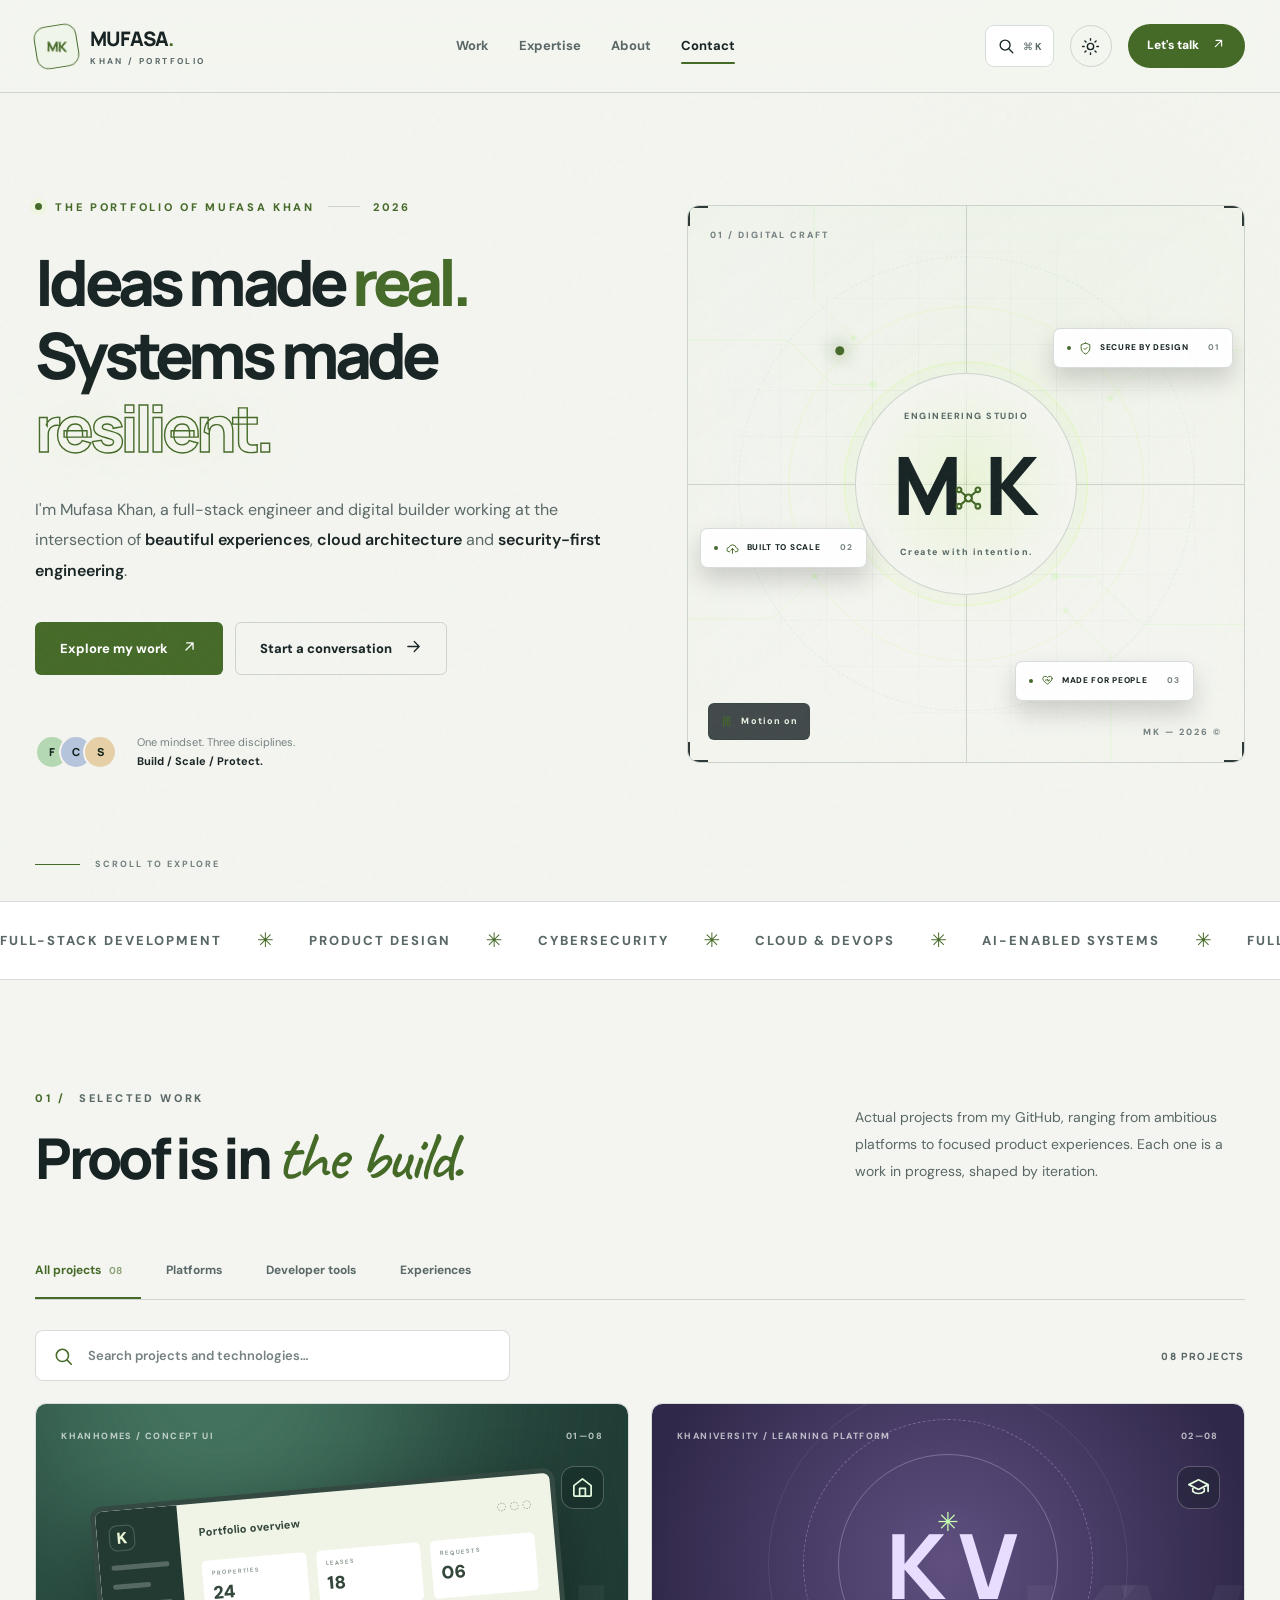
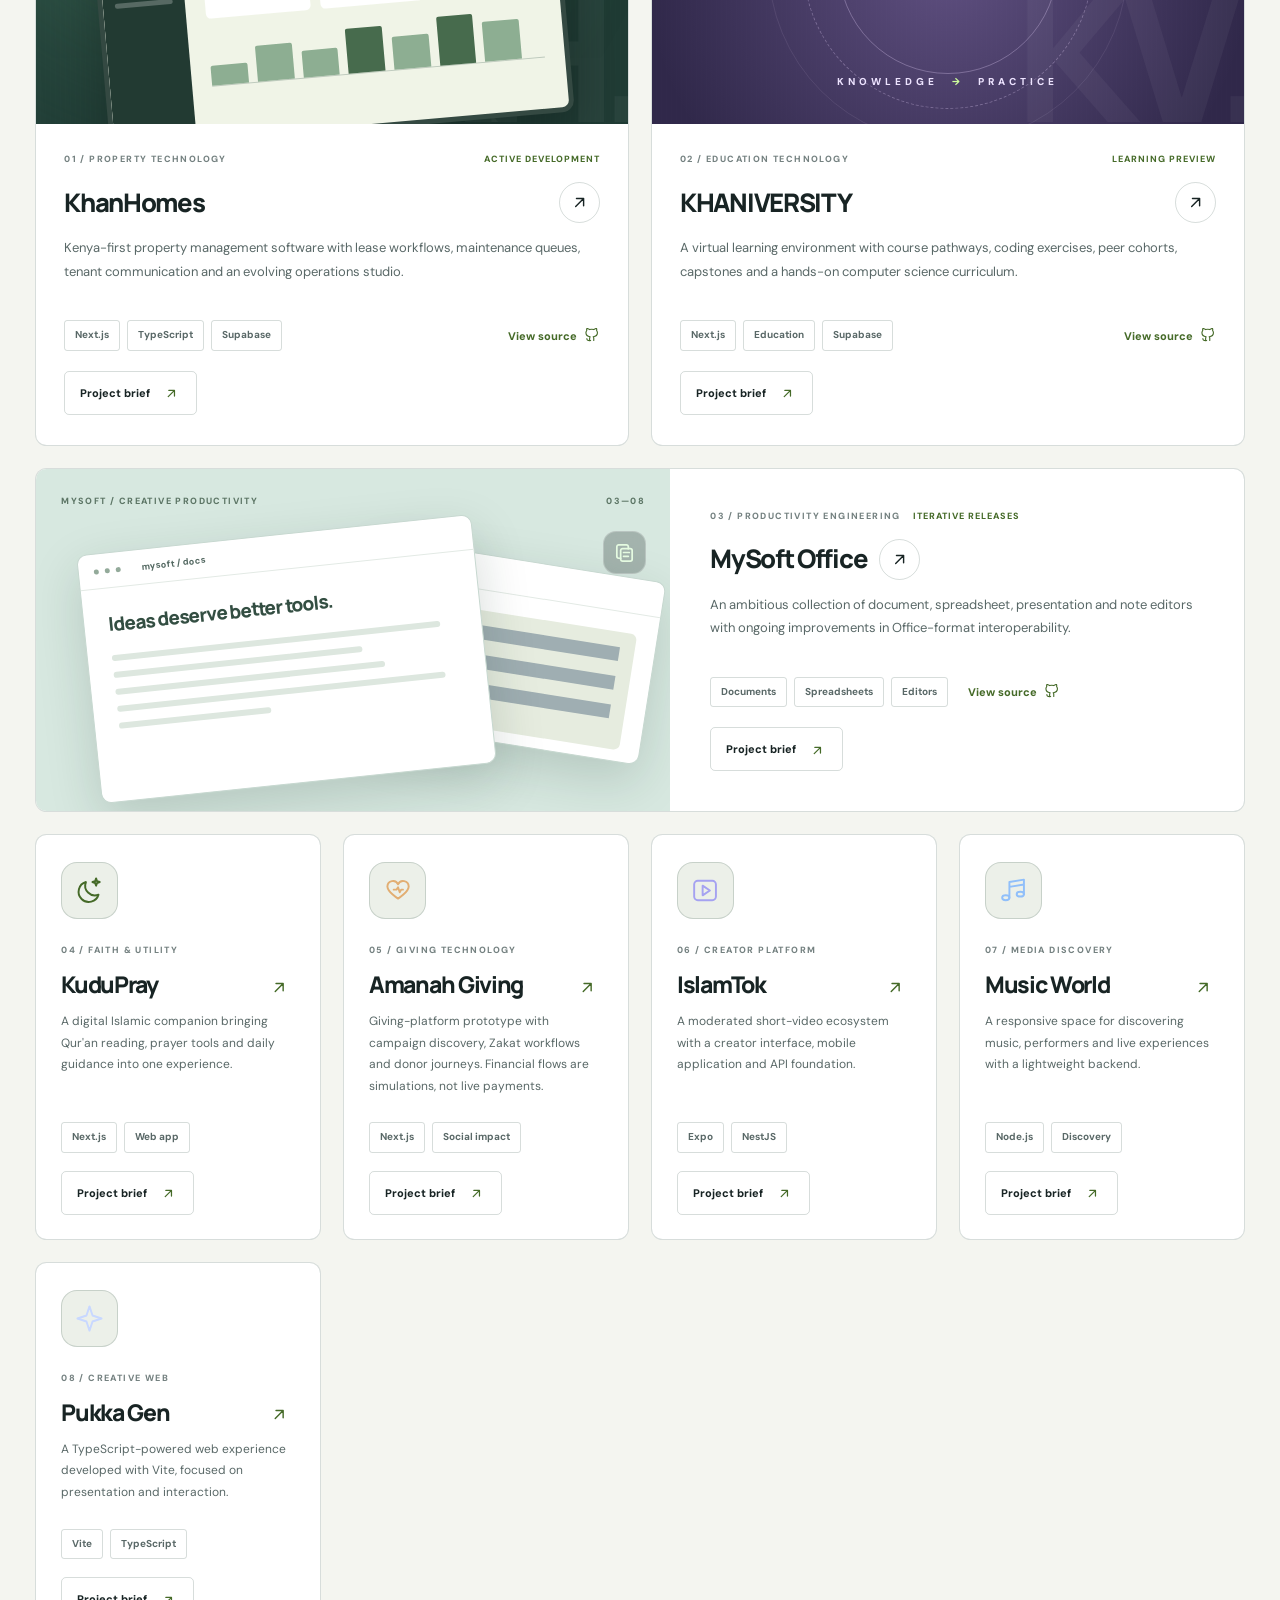
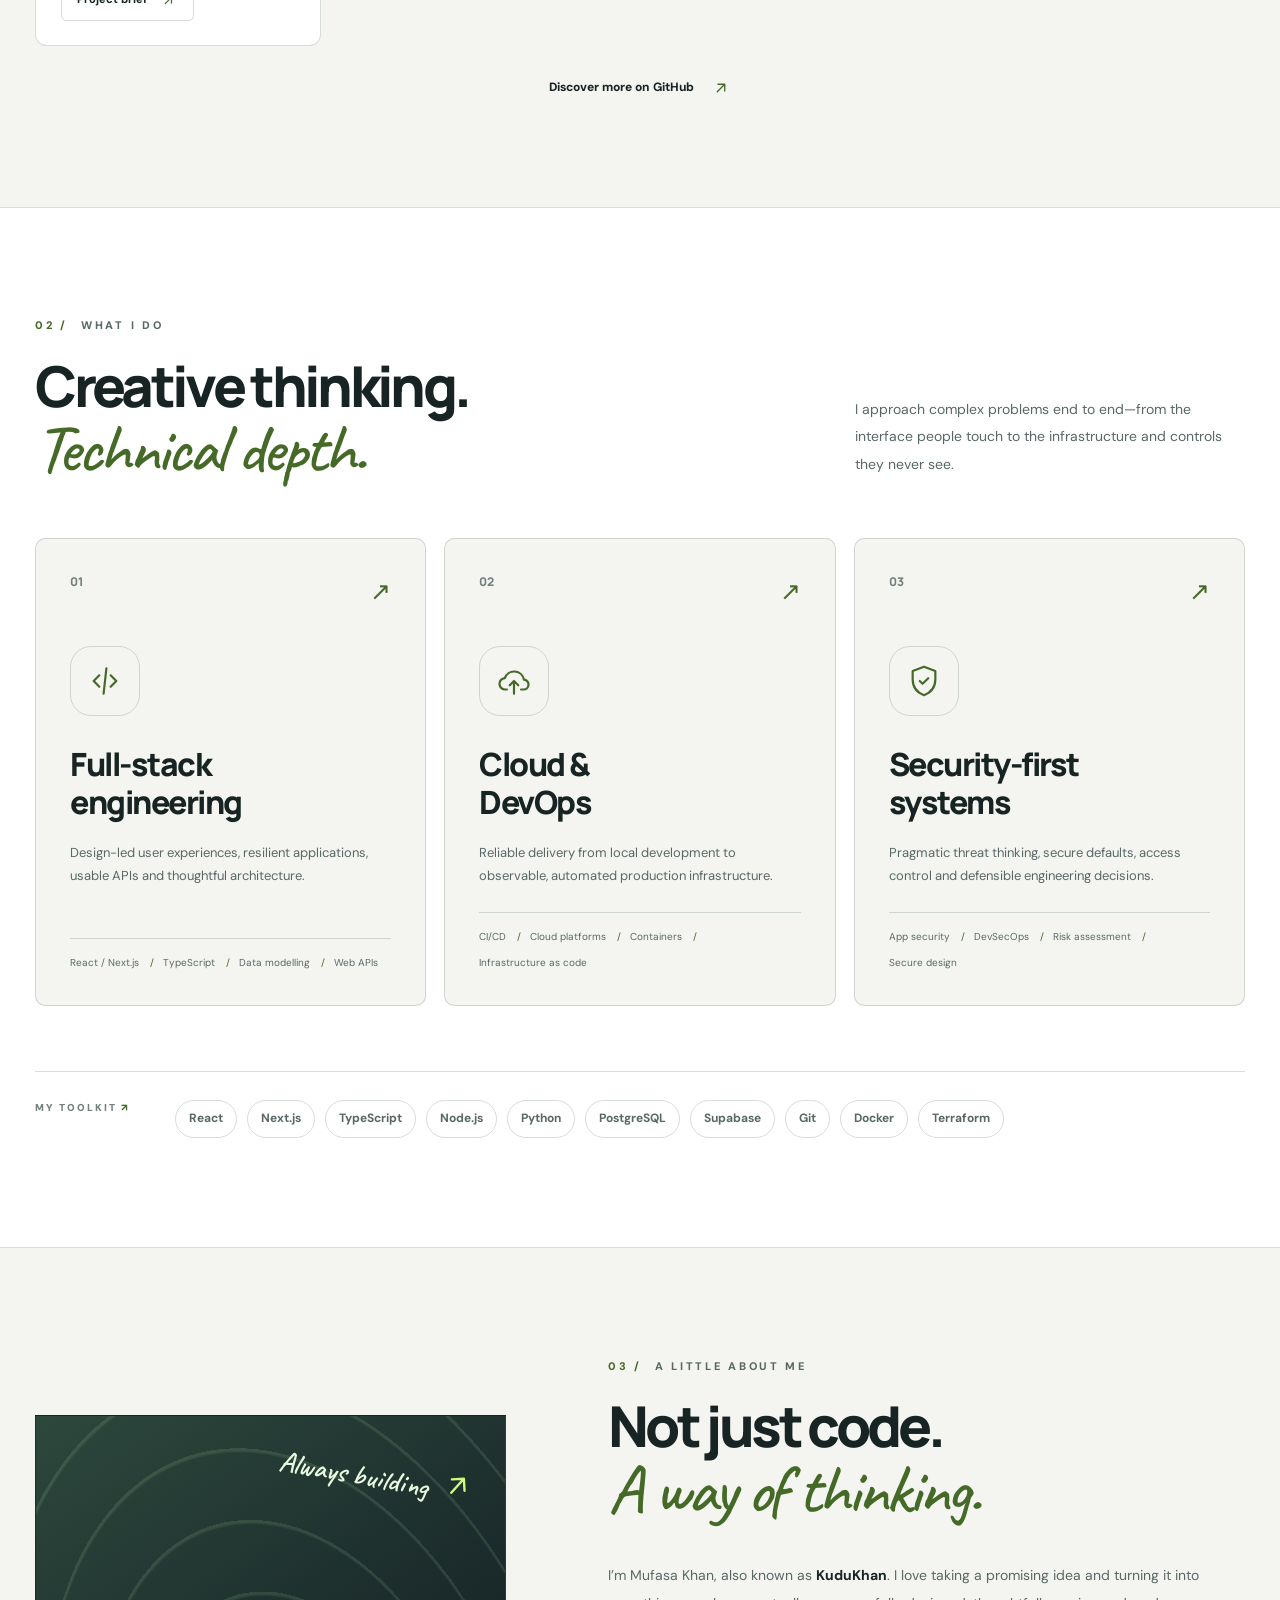
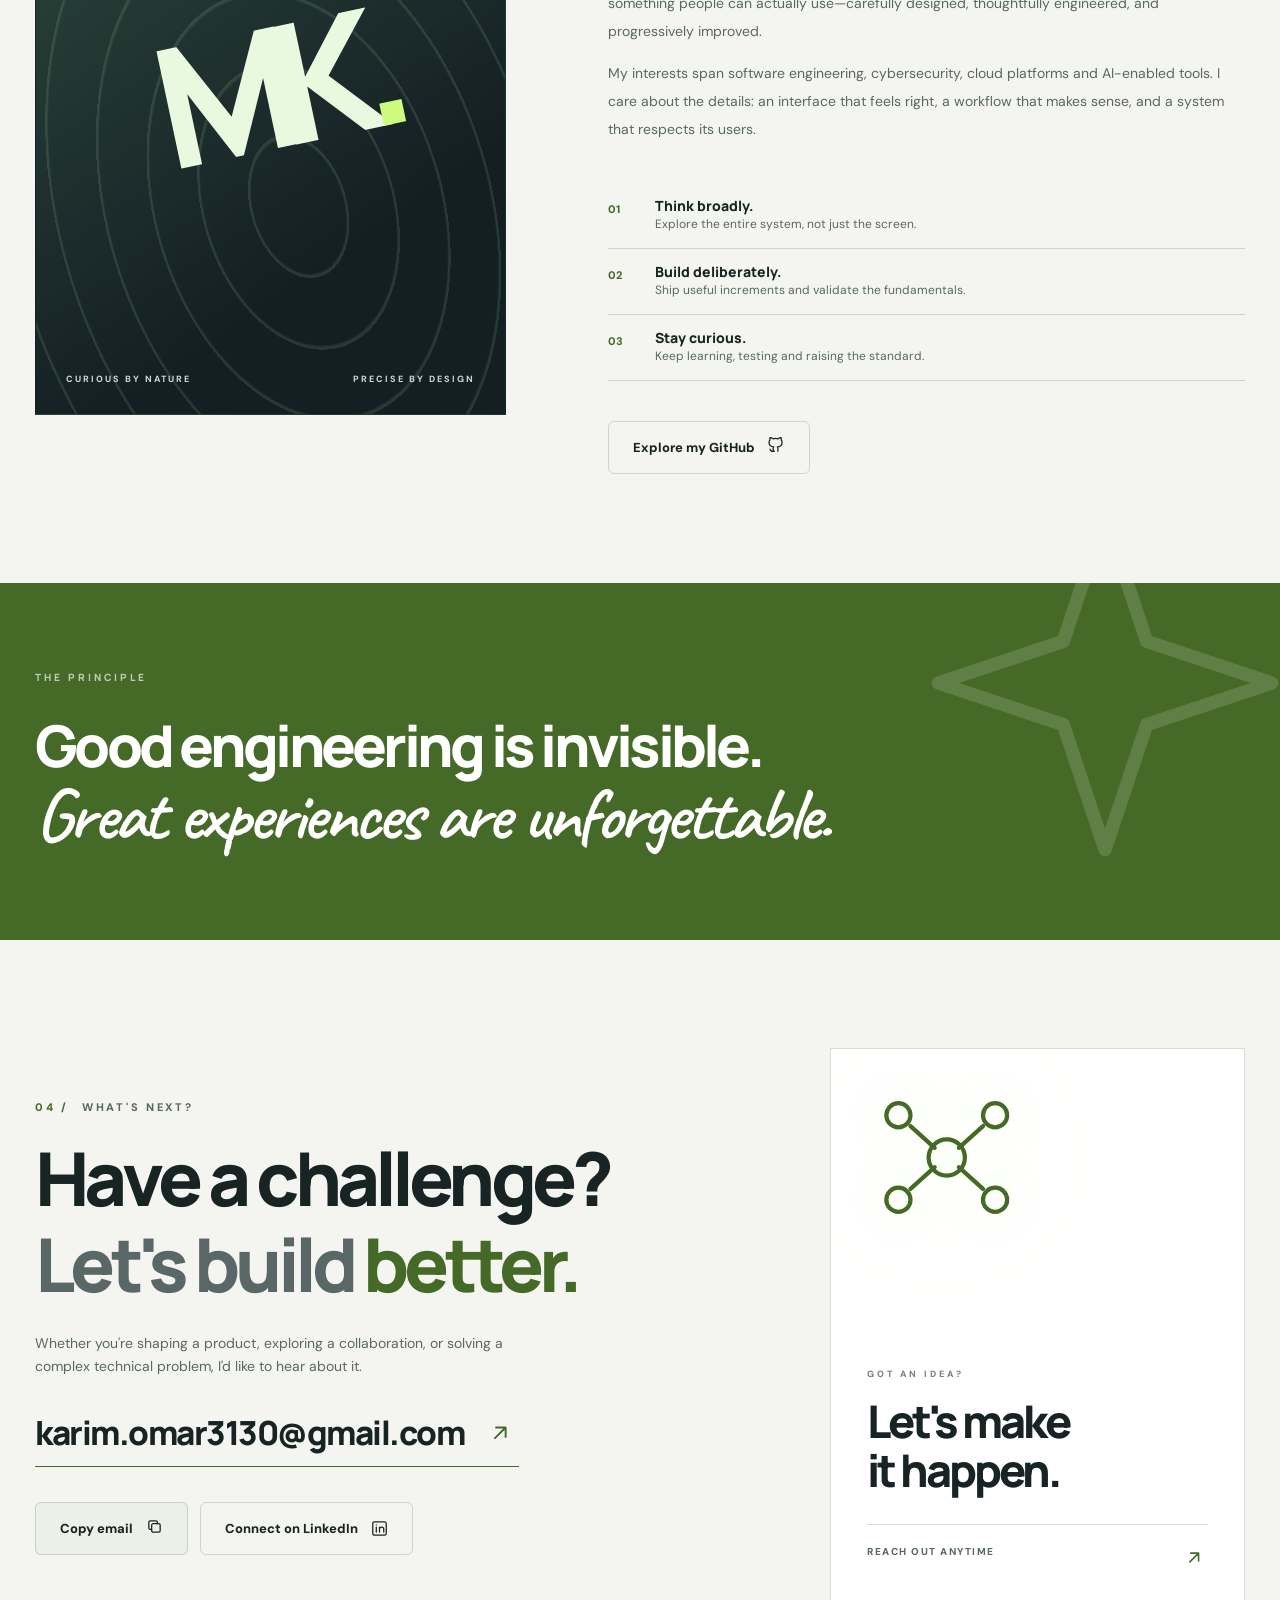
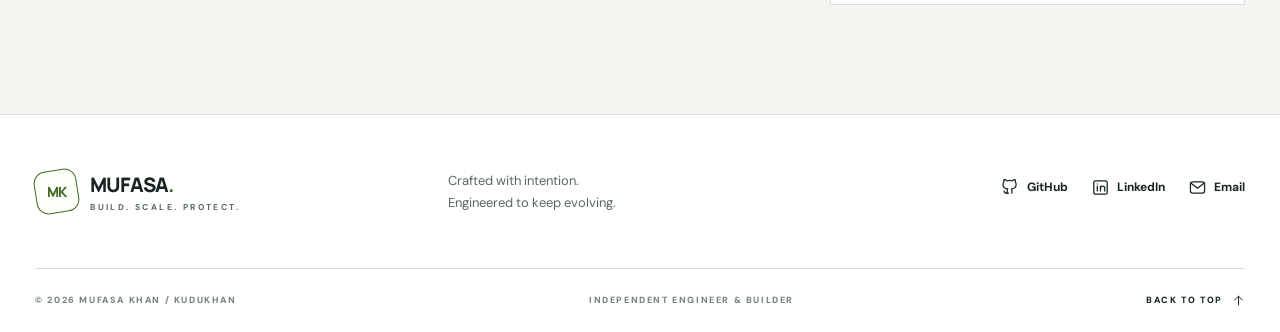
==== commit 6327b75a: "feat: premium SVG icon system, motion controls and responsive interaction polish" ====
--- a/index.html
+++ b/index.html
@@ -22,8 +22,10 @@
   <link href="https://fonts.googleapis.com/css2?family=DM+Sans:wght@400;500;600;700&family=Manrope:wght@400;500;600;700;800&family=Caveat:wght@500;600&display=swap" rel="stylesheet">
   <link rel="stylesheet" href="/assets/styles.css">
   <link rel="stylesheet" href="/assets/premium.css">
+  <link rel="stylesheet" href="/assets/atelier.css">
   <script src="/assets/app.js" defer></script>
   <script src="/assets/experience.js" defer></script>
+  <script src="/assets/atelier.js" defer></script>
   <script type="application/ld+json">
   {"@context":"https://schema.org","@type":"Person","name":"Mufasa Khan","alternateName":"KuduKhan","url":"https://mufasakhan.vercel.app/","sameAs":["https://github.com/KuduKhan","https://www.linkedin.com/in/ommy-theboss-78a7613a4"],"jobTitle":"Full-Stack, Cloud & Cybersecurity Engineer"}
   </script>
@@ -49,15 +51,15 @@
           <svg class="theme-sun" viewBox="0 0 24 24" fill="none" stroke="currentColor" stroke-width="1.75" stroke-linecap="round"><circle cx="12" cy="12" r="4"/><path d="M12 2v2m0 16v2M4.93 4.93l1.41 1.41m11.32 11.32 1.41 1.41M2 12h2m16 0h2M4.93 19.07l1.41-1.41M17.66 6.34l1.41-1.41"/></svg>
           <svg class="theme-moon" viewBox="0 0 24 24" fill="none" stroke="currentColor" stroke-width="1.75" stroke-linecap="round"><path d="M20.4 15.2A8.5 8.5 0 0 1 8.8 3.6 8.5 8.5 0 1 0 20.4 15.2Z"/></svg>
         </button>
-        <a class="header-cta" href="mailto:karim.omar3130@gmail.com?subject=Portfolio%20collaboration">Let's talk <span aria-hidden="true">↗</span></a>
+        <a class="header-cta" href="mailto:karim.omar3130@gmail.com?subject=Portfolio%20collaboration">Let's talk <span aria-hidden="true"><svg class="ui-icon" viewBox="0 0 24 24" fill="none" stroke="currentColor" stroke-width="1.8" stroke-linecap="round" stroke-linejoin="round" aria-hidden="true"><use href="/assets/icons.svg#icon-arrow-up-right"></use></svg></span></a>
         <button class="icon-button menu-toggle" type="button" id="menu-toggle" aria-expanded="false" aria-controls="mobile-nav" aria-label="Open navigation"><span></span><span></span></button>
       </div>
     </div>
     <nav class="mobile-nav" id="mobile-nav" aria-label="Mobile navigation" inert>
-      <a href="#work">Selected work <span>01</span></a>
-      <a href="#expertise">Expertise <span>02</span></a>
-      <a href="#about">About <span>03</span></a>
-      <a href="#contact">Get in touch <span>04</span></a>
+      <a href="#work"><span class="mobile-link-label"><svg class="ui-icon" viewBox="0 0 24 24" fill="none" stroke="currentColor" stroke-width="1.8" stroke-linecap="round" stroke-linejoin="round" aria-hidden="true"><use href="/assets/icons.svg#icon-files"></use></svg> Selected work</span><span class="mobile-link-tail">01 <svg class="ui-icon" viewBox="0 0 24 24" fill="none" stroke="currentColor" stroke-width="1.8" stroke-linecap="round" stroke-linejoin="round" aria-hidden="true"><use href="/assets/icons.svg#icon-arrow-up-right"></use></svg></span></a>
+      <a href="#expertise"><span class="mobile-link-label"><svg class="ui-icon" viewBox="0 0 24 24" fill="none" stroke="currentColor" stroke-width="1.8" stroke-linecap="round" stroke-linejoin="round" aria-hidden="true"><use href="/assets/icons.svg#icon-code"></use></svg> Expertise</span><span class="mobile-link-tail">02 <svg class="ui-icon" viewBox="0 0 24 24" fill="none" stroke="currentColor" stroke-width="1.8" stroke-linecap="round" stroke-linejoin="round" aria-hidden="true"><use href="/assets/icons.svg#icon-arrow-up-right"></use></svg></span></a>
+      <a href="#about"><span class="mobile-link-label"><svg class="ui-icon" viewBox="0 0 24 24" fill="none" stroke="currentColor" stroke-width="1.8" stroke-linecap="round" stroke-linejoin="round" aria-hidden="true"><use href="/assets/icons.svg#icon-compass"></use></svg> About</span><span class="mobile-link-tail">03 <svg class="ui-icon" viewBox="0 0 24 24" fill="none" stroke="currentColor" stroke-width="1.8" stroke-linecap="round" stroke-linejoin="round" aria-hidden="true"><use href="/assets/icons.svg#icon-arrow-up-right"></use></svg></span></a>
+      <a href="#contact"><span class="mobile-link-label"><svg class="ui-icon" viewBox="0 0 24 24" fill="none" stroke="currentColor" stroke-width="1.8" stroke-linecap="round" stroke-linejoin="round" aria-hidden="true"><use href="/assets/icons.svg#icon-mail"></use></svg> Get in touch</span><span class="mobile-link-tail">04 <svg class="ui-icon" viewBox="0 0 24 24" fill="none" stroke="currentColor" stroke-width="1.8" stroke-linecap="round" stroke-linejoin="round" aria-hidden="true"><use href="/assets/icons.svg#icon-arrow-up-right"></use></svg></span></a>
     </nav>
   </header>
   <main id="main">
@@ -68,8 +70,8 @@
         <h1 id="hero-heading">Ideas made <em>real.</em><br><span>Systems made</span><br><span class="outlined-word">resilient.</span></h1>
         <p class="hero-description">I'm Mufasa Khan, a full-stack engineer and digital builder working at the intersection of <strong>beautiful experiences</strong>, <strong>cloud architecture</strong> and <strong>security-first engineering</strong>.</p>
         <div class="hero-buttons">
-          <a href="#work" class="button primary">Explore my work <span class="arrow-up" aria-hidden="true">↗</span></a>
-          <a href="#contact" class="button ghost">Start a conversation <span aria-hidden="true">→</span></a>
+          <a href="#work" class="button primary">Explore my work <span class="arrow-up" aria-hidden="true"><svg class="ui-icon" viewBox="0 0 24 24" fill="none" stroke="currentColor" stroke-width="1.8" stroke-linecap="round" stroke-linejoin="round" aria-hidden="true"><use href="/assets/icons.svg#icon-arrow-up-right"></use></svg></span></a>
+          <a href="#contact" class="button ghost">Start a conversation <span aria-hidden="true"><svg class="ui-icon" viewBox="0 0 24 24" fill="none" stroke="currentColor" stroke-width="1.8" stroke-linecap="round" stroke-linejoin="round" aria-hidden="true"><use href="/assets/icons.svg#icon-arrow-right"></use></svg></span></a>
         </div>
         <div class="hero-foot">
           <div class="avatars" aria-hidden="true"><span>F</span><span>C</span><span>S</span></div>
@@ -77,13 +79,15 @@
         </div>
       </div>
       <div class="hero-art" aria-label="Abstract illustration of interconnected engineering systems">
+        <svg class="hero-circuit" viewBox="0 0 600 600" preserveAspectRatio="xMidYMid meet" fill="none" aria-hidden="true"><g stroke="currentColor" stroke-width="1"><path d="M0 145h108l48 48h44M600 452H490l-52-52h-42M136 0v100l43 43M457 600V486l-49-49M0 446h91l46-46M600 156h-92l-52 52"/></g><g fill="currentColor"><circle cx="200" cy="193" r="4"/><circle cx="396" cy="400" r="4"/><circle cx="179" cy="143" r="3"/><circle cx="408" cy="437" r="3"/><circle cx="137" cy="400" r="3"/><circle cx="456" cy="208" r="3"/></g></svg>
         <div class="orbit orbit-outer"></div><div class="orbit orbit-middle"></div><div class="orbit orbit-inner"></div>
         <div class="orbit-cross orbit-h"></div><div class="orbit-cross orbit-v"></div>
-        <div class="orbit-center"><span class="orbit-kicker">ENGINEERING STUDIO</span><span class="orbit-logo">M<span>✳</span>K</span><span class="orbit-sub">Create with intention.</span></div>
-        <div class="satellite sat-one"><span class="sat-dot"></span> SECURE BY DESIGN <b>01</b></div>
-        <div class="satellite sat-two"><span class="sat-dot"></span> BUILT TO SCALE <b>02</b></div>
-        <div class="satellite sat-three"><span class="sat-dot"></span> MADE FOR PEOPLE <b>03</b></div>
+        <div class="orbit-center"><span class="orbit-kicker">ENGINEERING STUDIO</span><span class="orbit-logo">M<span class="orbit-brand-icon"><svg class="ui-icon" viewBox="0 0 24 24" fill="none" stroke="currentColor" stroke-width="1.8" stroke-linecap="round" stroke-linejoin="round" aria-hidden="true"><use href="/assets/icons.svg#icon-network"></use></svg></span>K</span><span class="orbit-sub">Create with intention.</span></div>
+        <div class="satellite sat-one"><span class="sat-dot"></span> <svg class="ui-icon" viewBox="0 0 24 24" fill="none" stroke="currentColor" stroke-width="1.8" stroke-linecap="round" stroke-linejoin="round" aria-hidden="true"><use href="/assets/icons.svg#icon-shield"></use></svg> SECURE BY DESIGN <b>01</b></div>
+        <div class="satellite sat-two"><span class="sat-dot"></span> <svg class="ui-icon" viewBox="0 0 24 24" fill="none" stroke="currentColor" stroke-width="1.8" stroke-linecap="round" stroke-linejoin="round" aria-hidden="true"><use href="/assets/icons.svg#icon-cloud"></use></svg> BUILT TO SCALE <b>02</b></div>
+        <div class="satellite sat-three"><span class="sat-dot"></span> <svg class="ui-icon" viewBox="0 0 24 24" fill="none" stroke="currentColor" stroke-width="1.8" stroke-linecap="round" stroke-linejoin="round" aria-hidden="true"><use href="/assets/icons.svg#icon-heart"></use></svg> MADE FOR PEOPLE <b>03</b></div>
         <div class="art-coordinate top-left">01 / DIGITAL CRAFT</div><div class="art-coordinate bottom-right">MK — 2026 ©</div>
+        <button class="motion-control" id="motion-control" type="button" aria-pressed="false" aria-label="Pause decorative animations" title="Pause decorative animations"><svg class="ui-icon" viewBox="0 0 24 24" fill="none" stroke="currentColor" stroke-width="1.8" stroke-linecap="round" stroke-linejoin="round" aria-hidden="true"><use href="/assets/icons.svg#icon-pause"></use></svg> <span id="motion-state">Motion on</span></button>
         <div class="art-corner corner-tl"></div><div class="art-corner corner-tr"></div><div class="art-corner corner-bl"></div><div class="art-corner corner-br"></div>
       </div>
       <a class="scroll-cue" href="#work"><span class="scroll-line"></span> SCROLL TO EXPLORE</a>
@@ -104,83 +108,83 @@
         <button class="filter" type="button" data-filter="experience" aria-pressed="false">Experiences</button>
       </div>
       <div class="project-toolbar">
-        <label class="project-search" for="project-search"><span aria-hidden="true">⌕</span><span class="sr-only">Search projects by name, category or technology</span><input id="project-search" type="search" autocomplete="off" placeholder="Search projects and technologies…" aria-controls="projects-grid"></label>
+        <label class="project-search" for="project-search"><svg class="ui-icon" viewBox="0 0 24 24" fill="none" stroke="currentColor" stroke-width="1.8" stroke-linecap="round" stroke-linejoin="round" aria-hidden="true"><use href="/assets/icons.svg#icon-search"></use></svg><span class="sr-only">Search projects by name, category or technology</span><input id="project-search" type="search" autocomplete="off" placeholder="Search projects and technologies…" aria-controls="projects-grid"></label>
         <p class="project-count" id="project-count" aria-hidden="true">08 PROJECTS</p>
       </div>
-      <div class="project-empty" id="project-empty" hidden><span aria-hidden="true">⌕</span><strong>No projects match.</strong><p>Try a different search or return to all projects.</p><button id="project-reset" type="button">Clear filters ↗</button></div>
+      <div class="project-empty" id="project-empty" hidden><span class="empty-icon"><svg class="ui-icon" viewBox="0 0 24 24" fill="none" stroke="currentColor" stroke-width="1.8" stroke-linecap="round" stroke-linejoin="round" aria-hidden="true"><use href="/assets/icons.svg#icon-search"></use></svg></span><strong>No projects match.</strong><p>Try a different search or return to all projects.</p><button id="project-reset" type="button">Clear filters <svg class="ui-icon" viewBox="0 0 24 24" fill="none" stroke="currentColor" stroke-width="1.8" stroke-linecap="round" stroke-linejoin="round" aria-hidden="true"><use href="/assets/icons.svg#icon-arrow-up-right"></use></svg></button></div>
       <p class="sr-only" id="project-filter-status" role="status" aria-live="polite" aria-atomic="true">Showing all 8 projects</p>
       <div class="projects-grid" id="projects-grid">
         <article class="project-card featured project-homes" data-category="platform" data-project="khanhomes" id="project-khanhomes">
-          <div class="project-visual visual-homes"><div class="visual-grain"></div><div class="visual-topline"><span>KHANHOMES / PROPERTY OPERATIONS</span><span>01—08</span></div>
-            <div class="mock-window"><div class="mock-sidebar"><span class="mock-square">K</span><span class="mock-line"></span><span class="mock-line short"></span><span class="mock-line"></span></div><div class="mock-body"><div class="mock-row"><strong>Portfolio overview</strong><span>◌ ◌ ◌</span></div><div class="mock-metrics"><span><b>PROPERTIES</b><em>24</em></span><span><b>LEASES</b><em>18</em></span><span><b>REQUESTS</b><em>06</em></span></div><div class="mock-chart"><div></div><div></div><div></div><div></div><div></div><div></div><div></div></div></div></div>
+          <div class="project-visual visual-homes"><div class="visual-project-icon" aria-hidden="true"><svg class="ui-icon" viewBox="0 0 24 24" fill="none" stroke="currentColor" stroke-width="1.8" stroke-linecap="round" stroke-linejoin="round" aria-hidden="true"><use href="/assets/icons.svg#icon-house"></use></svg></div><div class="visual-grain"></div><div class="visual-topline"><span>KHANHOMES / CONCEPT UI</span><span>01—08</span></div>
+            <div class="mock-window"><div class="mock-sidebar"><span class="mock-square">K</span><span class="mock-line"></span><span class="mock-line short"></span><span class="mock-line"></span></div><div class="mock-body"><div class="mock-row"><strong>Portfolio overview</strong><span>◌ ◌ ◌</span></div><div class="mock-metrics" aria-label="Illustrative, not actual property data"><span><b>PROPERTIES</b><em>24</em></span><span><b>LEASES</b><em>18</em></span><span><b>REQUESTS</b><em>06</em></span></div><div class="mock-chart"><div></div><div></div><div></div><div></div><div></div><div></div><div></div></div></div></div>
             <div class="visual-watermark">KH.</div>
           </div>
-          <div class="project-content"><div class="project-meta"><span>01 / PROPERTY TECHNOLOGY</span><span class="status">ACTIVE DEVELOPMENT</span></div><div class="project-heading"><h3>KhanHomes</h3><a class="round-link" href="https://khanhomes.vercel.app/" target="_blank" rel="noopener noreferrer" aria-label="Visit KhanHomes website">↗</a></div><p>Kenya-first property management software with lease workflows, maintenance queues, tenant communication and an evolving operations studio.</p><div class="project-foot"><div class="tags"><span>Next.js</span><span>TypeScript</span><span>Supabase</span></div><a href="https://github.com/KuduKhan/khanhomes" target="_blank" rel="noopener noreferrer" class="text-link">View source ↗</a></div></div>
+          <div class="project-content"><div class="project-meta"><span>01 / PROPERTY TECHNOLOGY</span><span class="status">ACTIVE DEVELOPMENT</span></div><div class="project-heading"><h3>KhanHomes</h3><a class="round-link" href="https://khanhomes.vercel.app/" target="_blank" rel="noopener noreferrer" aria-label="Visit KhanHomes website"><svg class="ui-icon" viewBox="0 0 24 24" fill="none" stroke="currentColor" stroke-width="1.8" stroke-linecap="round" stroke-linejoin="round" aria-hidden="true"><use href="/assets/icons.svg#icon-arrow-up-right"></use></svg></a></div><p>Kenya-first property management software with lease workflows, maintenance queues, tenant communication and an evolving operations studio.</p><div class="project-foot"><div class="tags"><span>Next.js</span><span>TypeScript</span><span>Supabase</span></div><a href="https://github.com/KuduKhan/khanhomes" target="_blank" rel="noopener noreferrer" class="text-link">View source <svg class="ui-icon" viewBox="0 0 24 24" fill="none" stroke="currentColor" stroke-width="1.8" stroke-linecap="round" stroke-linejoin="round" aria-hidden="true"><use href="/assets/icons.svg#icon-github"></use></svg></a></div></div>
         </article>
         <article class="project-card featured project-uni" data-category="platform" data-project="khaniversity-platform" id="project-khaniversity-platform">
-          <div class="project-visual visual-uni"><div class="visual-grain"></div><div class="visual-topline"><span>KHANIVERSITY / LEARNING PLATFORM</span><span>02—08</span></div>
+          <div class="project-visual visual-uni"><div class="visual-project-icon" aria-hidden="true"><svg class="ui-icon" viewBox="0 0 24 24" fill="none" stroke="currentColor" stroke-width="1.8" stroke-linecap="round" stroke-linejoin="round" aria-hidden="true"><use href="/assets/icons.svg#icon-graduate"></use></svg></div><div class="visual-grain"></div><div class="visual-topline"><span>KHANIVERSITY / LEARNING PLATFORM</span><span>02—08</span></div>
             <div class="uni-art"><div class="uni-ring ring-a"></div><div class="uni-ring ring-b"></div><div class="uni-ring ring-c"></div><div class="uni-seal">K<span>✳</span>V</div><div class="uni-caption">KNOWLEDGE <span>→</span> PRACTICE</div></div>
             <div class="visual-watermark">KV.</div>
           </div>
-          <div class="project-content"><div class="project-meta"><span>02 / EDUCATION TECHNOLOGY</span><span class="status">LEARNING PREVIEW</span></div><div class="project-heading"><h3>KHANIVERSITY</h3><a class="round-link" href="https://github.com/KuduKhan/khaniversity-platform" target="_blank" rel="noopener noreferrer" aria-label="Explore KHANIVERSITY on GitHub">↗</a></div><p>A virtual learning environment with course pathways, coding exercises, peer cohorts, capstones and a hands-on computer science curriculum.</p><div class="project-foot"><div class="tags"><span>Next.js</span><span>Education</span><span>Supabase</span></div><a href="https://github.com/KuduKhan/khaniversity-platform" target="_blank" rel="noopener noreferrer" class="text-link">View source ↗</a></div></div>
+          <div class="project-content"><div class="project-meta"><span>02 / EDUCATION TECHNOLOGY</span><span class="status">LEARNING PREVIEW</span></div><div class="project-heading"><h3>KHANIVERSITY</h3><a class="round-link" href="https://github.com/KuduKhan/khaniversity-platform" target="_blank" rel="noopener noreferrer" aria-label="Explore KHANIVERSITY on GitHub"><svg class="ui-icon" viewBox="0 0 24 24" fill="none" stroke="currentColor" stroke-width="1.8" stroke-linecap="round" stroke-linejoin="round" aria-hidden="true"><use href="/assets/icons.svg#icon-arrow-up-right"></use></svg></a></div><p>A virtual learning environment with course pathways, coding exercises, peer cohorts, capstones and a hands-on computer science curriculum.</p><div class="project-foot"><div class="tags"><span>Next.js</span><span>Education</span><span>Supabase</span></div><a href="https://github.com/KuduKhan/khaniversity-platform" target="_blank" rel="noopener noreferrer" class="text-link">View source <svg class="ui-icon" viewBox="0 0 24 24" fill="none" stroke="currentColor" stroke-width="1.8" stroke-linecap="round" stroke-linejoin="round" aria-hidden="true"><use href="/assets/icons.svg#icon-github"></use></svg></a></div></div>
         </article>
         <article class="project-card wide project-office" data-category="tools" data-project="mysoft-office" id="project-mysoft-office">
-          <div class="project-visual visual-office"><div class="visual-topline"><span>MYSOFT / CREATIVE PRODUCTIVITY</span><span>03—08</span></div><div class="office-art"><div class="office-window office-back"><div class="fake-top"></div><div class="fake-slide"><span></span><span></span><span></span></div></div><div class="office-window office-front"><div class="fake-top"><i></i><i></i><i></i><span>mysoft / docs</span></div><div class="doc-article"><b>Ideas deserve better tools.</b><span class="doc-line long"></span><span class="doc-line"></span><span class="doc-line medium"></span><span class="doc-line long"></span><span class="doc-line short"></span></div></div></div></div>
-          <div class="project-content"><div class="project-meta"><span>03 / PRODUCTIVITY ENGINEERING</span><span class="status">ITERATIVE RELEASES</span></div><div class="project-heading"><h3>MySoft Office</h3><a class="round-link" href="https://github.com/KuduKhan/mysoft-office" target="_blank" rel="noopener noreferrer" aria-label="Explore MySoft Office on GitHub">↗</a></div><p>An ambitious collection of document, spreadsheet, presentation and note editors with ongoing improvements in Office-format interoperability.</p><div class="project-foot"><div class="tags"><span>Documents</span><span>Spreadsheets</span><span>Editors</span></div><a href="https://github.com/KuduKhan/mysoft-office" target="_blank" rel="noopener noreferrer" class="text-link">View source ↗</a></div></div>
+          <div class="project-visual visual-office"><div class="visual-project-icon" aria-hidden="true"><svg class="ui-icon" viewBox="0 0 24 24" fill="none" stroke="currentColor" stroke-width="1.8" stroke-linecap="round" stroke-linejoin="round" aria-hidden="true"><use href="/assets/icons.svg#icon-files"></use></svg></div><div class="visual-topline"><span>MYSOFT / CREATIVE PRODUCTIVITY</span><span>03—08</span></div><div class="office-art"><div class="office-window office-back"><div class="fake-top"></div><div class="fake-slide"><span></span><span></span><span></span></div></div><div class="office-window office-front"><div class="fake-top"><i></i><i></i><i></i><span>mysoft / docs</span></div><div class="doc-article"><b>Ideas deserve better tools.</b><span class="doc-line long"></span><span class="doc-line"></span><span class="doc-line medium"></span><span class="doc-line long"></span><span class="doc-line short"></span></div></div></div></div>
+          <div class="project-content"><div class="project-meta"><span>03 / PRODUCTIVITY ENGINEERING</span><span class="status">ITERATIVE RELEASES</span></div><div class="project-heading"><h3>MySoft Office</h3><a class="round-link" href="https://github.com/KuduKhan/mysoft-office" target="_blank" rel="noopener noreferrer" aria-label="Explore MySoft Office on GitHub"><svg class="ui-icon" viewBox="0 0 24 24" fill="none" stroke="currentColor" stroke-width="1.8" stroke-linecap="round" stroke-linejoin="round" aria-hidden="true"><use href="/assets/icons.svg#icon-arrow-up-right"></use></svg></a></div><p>An ambitious collection of document, spreadsheet, presentation and note editors with ongoing improvements in Office-format interoperability.</p><div class="project-foot"><div class="tags"><span>Documents</span><span>Spreadsheets</span><span>Editors</span></div><a href="https://github.com/KuduKhan/mysoft-office" target="_blank" rel="noopener noreferrer" class="text-link">View source <svg class="ui-icon" viewBox="0 0 24 24" fill="none" stroke="currentColor" stroke-width="1.8" stroke-linecap="round" stroke-linejoin="round" aria-hidden="true"><use href="/assets/icons.svg#icon-github"></use></svg></a></div></div>
         </article>
         <article class="project-card compact" data-category="experience" data-project="kudupray-frontend" id="project-kudupray-frontend">
-          <div class="compact-icon icon-pray">☪</div><div class="project-meta"><span>04 / FAITH &amp; UTILITY</span></div><h3>KuduPray <a href="https://github.com/KuduKhan/kudupray-frontend" aria-label="KuduPray GitHub repository" target="_blank" rel="noopener noreferrer">↗</a></h3><p>A digital Islamic companion bringing Qur'an reading, prayer tools and daily guidance into one experience.</p><div class="tags"><span>Next.js</span><span>Web app</span></div>
+          <div class="compact-icon icon-pray" aria-hidden="true"><svg class="ui-icon" viewBox="0 0 24 24" fill="none" stroke="currentColor" stroke-width="1.8" stroke-linecap="round" stroke-linejoin="round" aria-hidden="true"><use href="/assets/icons.svg#icon-moon-star"></use></svg></div><div class="project-meta"><span>04 / FAITH &amp; UTILITY</span></div><h3>KuduPray <a href="https://github.com/KuduKhan/kudupray-frontend" aria-label="KuduPray GitHub repository" target="_blank" rel="noopener noreferrer"><svg class="ui-icon" viewBox="0 0 24 24" fill="none" stroke="currentColor" stroke-width="1.8" stroke-linecap="round" stroke-linejoin="round" aria-hidden="true"><use href="/assets/icons.svg#icon-arrow-up-right"></use></svg></a></h3><p>A digital Islamic companion bringing Qur'an reading, prayer tools and daily guidance into one experience.</p><div class="tags"><span>Next.js</span><span>Web app</span></div>
         </article>
         <article class="project-card compact" data-category="platform" data-project="amanah-giving-Frontend" id="project-amanah-giving-frontend">
-          <div class="compact-icon icon-amanah">✺</div><div class="project-meta"><span>05 / GIVING TECHNOLOGY</span></div><h3>Amanah Giving <a href="https://github.com/KuduKhan/amanah-giving-Frontend" aria-label="Amanah Giving GitHub repository" target="_blank" rel="noopener noreferrer">↗</a></h3><p>Giving-platform prototype with campaign discovery, Zakat workflows and donor journeys. Financial flows are simulations, not live payments.</p><div class="tags"><span>Next.js</span><span>Social impact</span></div>
+          <div class="compact-icon icon-amanah" aria-hidden="true"><svg class="ui-icon" viewBox="0 0 24 24" fill="none" stroke="currentColor" stroke-width="1.8" stroke-linecap="round" stroke-linejoin="round" aria-hidden="true"><use href="/assets/icons.svg#icon-heart"></use></svg></div><div class="project-meta"><span>05 / GIVING TECHNOLOGY</span></div><h3>Amanah Giving <a href="https://github.com/KuduKhan/amanah-giving-Frontend" aria-label="Amanah Giving GitHub repository" target="_blank" rel="noopener noreferrer"><svg class="ui-icon" viewBox="0 0 24 24" fill="none" stroke="currentColor" stroke-width="1.8" stroke-linecap="round" stroke-linejoin="round" aria-hidden="true"><use href="/assets/icons.svg#icon-arrow-up-right"></use></svg></a></h3><p>Giving-platform prototype with campaign discovery, Zakat workflows and donor journeys. Financial flows are simulations, not live payments.</p><div class="tags"><span>Next.js</span><span>Social impact</span></div>
         </article>
         <article class="project-card compact" data-category="platform" data-project="islamtok" id="project-islamtok">
-          <div class="compact-icon icon-tok">◈</div><div class="project-meta"><span>06 / CREATOR PLATFORM</span></div><h3>IslamTok <a href="https://github.com/KuduKhan/islamtok" aria-label="IslamTok GitHub repository" target="_blank" rel="noopener noreferrer">↗</a></h3><p>A moderated short-video ecosystem with a creator interface, mobile application and API foundation.</p><div class="tags"><span>Expo</span><span>NestJS</span></div>
+          <div class="compact-icon icon-tok" aria-hidden="true"><svg class="ui-icon" viewBox="0 0 24 24" fill="none" stroke="currentColor" stroke-width="1.8" stroke-linecap="round" stroke-linejoin="round" aria-hidden="true"><use href="/assets/icons.svg#icon-video"></use></svg></div><div class="project-meta"><span>06 / CREATOR PLATFORM</span></div><h3>IslamTok <a href="https://github.com/KuduKhan/islamtok" aria-label="IslamTok GitHub repository" target="_blank" rel="noopener noreferrer"><svg class="ui-icon" viewBox="0 0 24 24" fill="none" stroke="currentColor" stroke-width="1.8" stroke-linecap="round" stroke-linejoin="round" aria-hidden="true"><use href="/assets/icons.svg#icon-arrow-up-right"></use></svg></a></h3><p>A moderated short-video ecosystem with a creator interface, mobile application and API foundation.</p><div class="tags"><span>Expo</span><span>NestJS</span></div>
         </article>
         <article class="project-card compact" data-category="experience" data-project="music-world" id="project-music-world">
-          <div class="compact-icon icon-music">♫</div><div class="project-meta"><span>07 / MEDIA DISCOVERY</span></div><h3>Music World <a href="https://github.com/KuduKhan/music-world" aria-label="Music World GitHub repository" target="_blank" rel="noopener noreferrer">↗</a></h3><p>A responsive space for discovering music, performers and live experiences with a lightweight backend.</p><div class="tags"><span>Node.js</span><span>Discovery</span></div>
+          <div class="compact-icon icon-music" aria-hidden="true"><svg class="ui-icon" viewBox="0 0 24 24" fill="none" stroke="currentColor" stroke-width="1.8" stroke-linecap="round" stroke-linejoin="round" aria-hidden="true"><use href="/assets/icons.svg#icon-music"></use></svg></div><div class="project-meta"><span>07 / MEDIA DISCOVERY</span></div><h3>Music World <a href="https://github.com/KuduKhan/music-world" aria-label="Music World GitHub repository" target="_blank" rel="noopener noreferrer"><svg class="ui-icon" viewBox="0 0 24 24" fill="none" stroke="currentColor" stroke-width="1.8" stroke-linecap="round" stroke-linejoin="round" aria-hidden="true"><use href="/assets/icons.svg#icon-arrow-up-right"></use></svg></a></h3><p>A responsive space for discovering music, performers and live experiences with a lightweight backend.</p><div class="tags"><span>Node.js</span><span>Discovery</span></div>
         </article>
         <article class="project-card compact" data-category="experience" data-project="pukka-gen" id="project-pukka-gen">
-          <div class="compact-icon icon-pukka">PG</div><div class="project-meta"><span>08 / CREATIVE WEB</span></div><h3>Pukka Gen <a href="https://github.com/KuduKhan/pukka-gen" aria-label="Pukka Gen GitHub repository" target="_blank" rel="noopener noreferrer">↗</a></h3><p>A TypeScript-powered web experience developed with Vite, focused on presentation and interaction.</p><div class="tags"><span>Vite</span><span>TypeScript</span></div>
+          <div class="compact-icon icon-pukka" aria-hidden="true"><svg class="ui-icon" viewBox="0 0 24 24" fill="none" stroke="currentColor" stroke-width="1.8" stroke-linecap="round" stroke-linejoin="round" aria-hidden="true"><use href="/assets/icons.svg#icon-spark"></use></svg></div><div class="project-meta"><span>08 / CREATIVE WEB</span></div><h3>Pukka Gen <a href="https://github.com/KuduKhan/pukka-gen" aria-label="Pukka Gen GitHub repository" target="_blank" rel="noopener noreferrer"><svg class="ui-icon" viewBox="0 0 24 24" fill="none" stroke="currentColor" stroke-width="1.8" stroke-linecap="round" stroke-linejoin="round" aria-hidden="true"><use href="/assets/icons.svg#icon-arrow-up-right"></use></svg></a></h3><p>A TypeScript-powered web experience developed with Vite, focused on presentation and interaction.</p><div class="tags"><span>Vite</span><span>TypeScript</span></div>
         </article>
       </div>
-      <a class="all-work-link" href="https://github.com/KuduKhan?tab=repositories" target="_blank" rel="noopener noreferrer">Discover more on GitHub <span>↗</span></a>
+      <a class="all-work-link" href="https://github.com/KuduKhan?tab=repositories" target="_blank" rel="noopener noreferrer">Discover more on GitHub <span><svg class="ui-icon" viewBox="0 0 24 24" fill="none" stroke="currentColor" stroke-width="1.8" stroke-linecap="round" stroke-linejoin="round" aria-hidden="true"><use href="/assets/icons.svg#icon-arrow-up-right"></use></svg></span></a>
     </section>
     <section id="expertise" class="section expertise-section" aria-labelledby="expertise-title">
       <div class="shell">
         <div class="section-top"><div><p class="kicker"><span>02 / </span> WHAT I DO</p><h2 id="expertise-title">Creative thinking.<br><span class="serif-accent">Technical depth.</span></h2></div><p class="section-intro">I approach complex problems end to end—from the interface people touch to the infrastructure and controls they never see.</p></div>
         <div class="expertise-grid">
-          <article class="expertise-card"><div class="expertise-index">01 <span>↗</span></div><div class="expertise-symbol sym-code">&lt;/&gt;</div><h3>Full-stack<br>engineering</h3><p>Design-led user experiences, resilient applications, usable APIs and thoughtful architecture.</p><div class="capabilities"><span>React / Next.js</span><span>TypeScript</span><span>Data modelling</span><span>Web APIs</span></div></article>
-          <article class="expertise-card"><div class="expertise-index">02 <span>↗</span></div><div class="expertise-symbol sym-cloud">⌘</div><h3>Cloud &amp;<br>DevOps</h3><p>Reliable delivery from local development to observable, automated production infrastructure.</p><div class="capabilities"><span>CI/CD</span><span>Cloud platforms</span><span>Containers</span><span>Infrastructure as code</span></div></article>
-          <article class="expertise-card"><div class="expertise-index">03 <span>↗</span></div><div class="expertise-symbol sym-lock">⛨</div><h3>Security-first<br>systems</h3><p>Pragmatic threat thinking, secure defaults, access control and defensible engineering decisions.</p><div class="capabilities"><span>App security</span><span>DevSecOps</span><span>Risk assessment</span><span>Secure design</span></div></article>
+          <article class="expertise-card"><div class="expertise-index">01 <span>↗</span></div><div class="expertise-symbol sym-code" aria-hidden="true"><svg class="ui-icon" viewBox="0 0 24 24" fill="none" stroke="currentColor" stroke-width="1.8" stroke-linecap="round" stroke-linejoin="round" aria-hidden="true"><use href="/assets/icons.svg#icon-code"></use></svg></div><h3>Full-stack<br>engineering</h3><p>Design-led user experiences, resilient applications, usable APIs and thoughtful architecture.</p><div class="capabilities"><span>React / Next.js</span><span>TypeScript</span><span>Data modelling</span><span>Web APIs</span></div></article>
+          <article class="expertise-card"><div class="expertise-index">02 <span>↗</span></div><div class="expertise-symbol sym-cloud" aria-hidden="true"><svg class="ui-icon" viewBox="0 0 24 24" fill="none" stroke="currentColor" stroke-width="1.8" stroke-linecap="round" stroke-linejoin="round" aria-hidden="true"><use href="/assets/icons.svg#icon-cloud"></use></svg></div><h3>Cloud &amp;<br>DevOps</h3><p>Reliable delivery from local development to observable, automated production infrastructure.</p><div class="capabilities"><span>CI/CD</span><span>Cloud platforms</span><span>Containers</span><span>Infrastructure as code</span></div></article>
+          <article class="expertise-card"><div class="expertise-index">03 <span>↗</span></div><div class="expertise-symbol sym-lock" aria-hidden="true"><svg class="ui-icon" viewBox="0 0 24 24" fill="none" stroke="currentColor" stroke-width="1.8" stroke-linecap="round" stroke-linejoin="round" aria-hidden="true"><use href="/assets/icons.svg#icon-shield"></use></svg></div><h3>Security-first<br>systems</h3><p>Pragmatic threat thinking, secure defaults, access control and defensible engineering decisions.</p><div class="capabilities"><span>App security</span><span>DevSecOps</span><span>Risk assessment</span><span>Secure design</span></div></article>
         </div>
         <div class="stack-row"><span>MY TOOLKIT <i>↗</i></span><div><span>React</span><span>Next.js</span><span>TypeScript</span><span>Node.js</span><span>Python</span><span>PostgreSQL</span><span>Supabase</span><span>Git</span><span>Docker</span><span>Terraform</span></div></div>
       </div>
     </section>
     <section id="about" class="section shell about-section" aria-labelledby="about-title">
-      <div class="about-visual"><div class="about-mesh" aria-hidden="true"></div><div class="about-initials" aria-hidden="true">MK<span>.</span></div><div class="about-sticker">Always building <span>↗</span></div><div class="about-footer"><span>CURIOUS BY NATURE</span><span>PRECISE BY DESIGN</span></div></div>
+      <div class="about-visual"><div class="about-mesh" aria-hidden="true"></div><div class="about-initials" aria-hidden="true">MK<span>.</span></div><div class="about-sticker">Always building <span><svg class="ui-icon" viewBox="0 0 24 24" fill="none" stroke="currentColor" stroke-width="1.8" stroke-linecap="round" stroke-linejoin="round" aria-hidden="true"><use href="/assets/icons.svg#icon-arrow-up-right"></use></svg></span></div><div class="about-footer"><span>CURIOUS BY NATURE</span><span>PRECISE BY DESIGN</span></div></div>
       <div class="about-copy"><p class="kicker"><span>03 / </span> A LITTLE ABOUT ME</p><h2 id="about-title">Not just code.<br><span class="serif-accent">A way of thinking.</span></h2><p>I’m Mufasa Khan, also known as <strong>KuduKhan</strong>. I love taking a promising idea and turning it into something people can actually use—carefully designed, thoughtfully engineered, and progressively improved.</p><p>My interests span software engineering, cybersecurity, cloud platforms and AI-enabled tools. I care about the details: an interface that feels right, a workflow that makes sense, and a system that respects its users.</p>
         <div class="about-values"><div><span>01</span><strong>Think broadly.</strong><small>Explore the entire system, not just the screen.</small></div><div><span>02</span><strong>Build deliberately.</strong><small>Ship useful increments and validate the fundamentals.</small></div><div><span>03</span><strong>Stay curious.</strong><small>Keep learning, testing and raising the standard.</small></div></div>
-        <a href="https://github.com/KuduKhan" class="button outline" target="_blank" rel="noopener noreferrer">Explore my GitHub <span>↗</span></a>
+        <a href="https://github.com/KuduKhan" class="button outline" target="_blank" rel="noopener noreferrer">Explore my GitHub <span><svg class="ui-icon" viewBox="0 0 24 24" fill="none" stroke="currentColor" stroke-width="1.8" stroke-linecap="round" stroke-linejoin="round" aria-hidden="true"><use href="/assets/icons.svg#icon-github"></use></svg></span></a>
       </div>
     </section>
-    <section class="manifesto-section" aria-label="Engineering philosophy"><div class="shell manifesto-inner"><p>THE PRINCIPLE</p><blockquote>Good engineering is invisible.<br><em>Great experiences are unforgettable.</em></blockquote><div class="manifesto-symbol" aria-hidden="true">✳</div></div></section>
-    <section id="contact" class="section shell contact-section" aria-labelledby="contact-title"><div class="contact-main"><p class="kicker"><span>04 / </span> WHAT'S NEXT?</p><h2 id="contact-title">Have a challenge?<br><span>Let's build</span> <em>better.</em></h2><p>Whether you're shaping a product, exploring a collaboration, or solving a complex technical problem, I'd like to hear about it.</p><a class="contact-email" href="mailto:karim.omar3130@gmail.com?subject=Let's%20build%20something">karim.omar3130@gmail.com <span>↗</span></a><div class="contact-actions"><button id="copy-email" class="button secondary" type="button" data-email="karim.omar3130@gmail.com">Copy email <span aria-hidden="true">⧉</span></button><a class="button outline" href="https://www.linkedin.com/in/ommy-theboss-78a7613a4" target="_blank" rel="noopener noreferrer">Connect on LinkedIn ↗</a></div></div><div class="contact-side"><div class="contact-orbit">✳</div><span>GOT AN IDEA?</span><strong>Let's make<br>it happen.</strong><div class="contact-bottom"><span>REACH OUT ANYTIME</span><span>↗</span></div></div></section>
+    <section class="manifesto-section" aria-label="Engineering philosophy"><div class="shell manifesto-inner"><p>THE PRINCIPLE</p><blockquote>Good engineering is invisible.<br><em>Great experiences are unforgettable.</em></blockquote><div class="manifesto-symbol" aria-hidden="true"><svg class="ui-icon" viewBox="0 0 24 24" fill="none" stroke="currentColor" stroke-width="1.8" stroke-linecap="round" stroke-linejoin="round" aria-hidden="true"><use href="/assets/icons.svg#icon-spark"></use></svg></div></div></section>
+    <section id="contact" class="section shell contact-section" aria-labelledby="contact-title"><div class="contact-main"><p class="kicker"><span>04 / </span> WHAT'S NEXT?</p><h2 id="contact-title">Have a challenge?<br><span>Let's build</span> <em>better.</em></h2><p>Whether you're shaping a product, exploring a collaboration, or solving a complex technical problem, I'd like to hear about it.</p><a class="contact-email" href="mailto:karim.omar3130@gmail.com?subject=Let's%20build%20something">karim.omar3130@gmail.com <span><svg class="ui-icon" viewBox="0 0 24 24" fill="none" stroke="currentColor" stroke-width="1.8" stroke-linecap="round" stroke-linejoin="round" aria-hidden="true"><use href="/assets/icons.svg#icon-arrow-up-right"></use></svg></span></a><div class="contact-actions"><button id="copy-email" class="button secondary" type="button" data-email="karim.omar3130@gmail.com">Copy email <span aria-hidden="true"><svg class="ui-icon" viewBox="0 0 24 24" fill="none" stroke="currentColor" stroke-width="1.8" stroke-linecap="round" stroke-linejoin="round" aria-hidden="true"><use href="/assets/icons.svg#icon-copy"></use></svg></span></button><a class="button outline" href="https://www.linkedin.com/in/ommy-theboss-78a7613a4" target="_blank" rel="noopener noreferrer">Connect on LinkedIn <svg class="ui-icon" viewBox="0 0 24 24" fill="none" stroke="currentColor" stroke-width="1.8" stroke-linecap="round" stroke-linejoin="round" aria-hidden="true"><use href="/assets/icons.svg#icon-linkedin"></use></svg></a></div></div><div class="contact-side"><div class="contact-orbit"><svg class="ui-icon" viewBox="0 0 24 24" fill="none" stroke="currentColor" stroke-width="1.8" stroke-linecap="round" stroke-linejoin="round" aria-hidden="true"><use href="/assets/icons.svg#icon-network"></use></svg></div><span>GOT AN IDEA?</span><strong>Let's make<br>it happen.</strong><div class="contact-bottom"><span>REACH OUT ANYTIME</span><span><svg class="ui-icon" viewBox="0 0 24 24" fill="none" stroke="currentColor" stroke-width="1.8" stroke-linecap="round" stroke-linejoin="round" aria-hidden="true"><use href="/assets/icons.svg#icon-arrow-up-right"></use></svg></span></div></div></section>
   </main>
-  <footer class="site-footer"><div class="shell"><div class="footer-main"><a class="brand" href="#home" aria-label="Mufasa Khan back to top"><span class="brand-mark"><span>MK</span></span><span class="brand-copy"><strong>MUFASA<span class="brand-dot">.</span></strong><small>BUILD. SCALE. PROTECT.</small></span></a><p>Crafted with intention.<br>Engineered to keep evolving.</p><div class="footer-links"><a href="https://github.com/KuduKhan" target="_blank" rel="noopener noreferrer">GitHub ↗</a><a href="https://www.linkedin.com/in/ommy-theboss-78a7613a4" target="_blank" rel="noopener noreferrer">LinkedIn ↗</a><a href="mailto:karim.omar3130@gmail.com">Email ↗</a></div></div><div class="footer-bottom"><span>© <span id="year">2026</span> MUFASA KHAN / KUDUKHAN</span><span>INDEPENDENT ENGINEER &amp; BUILDER</span><a href="#top">BACK TO TOP ↑</a></div></div></footer>
+  <footer class="site-footer"><div class="shell"><div class="footer-main"><a class="brand" href="#home" aria-label="Mufasa Khan back to top"><span class="brand-mark"><span>MK</span></span><span class="brand-copy"><strong>MUFASA<span class="brand-dot">.</span></strong><small>BUILD. SCALE. PROTECT.</small></span></a><p>Crafted with intention.<br>Engineered to keep evolving.</p><div class="footer-links"><a href="https://github.com/KuduKhan" target="_blank" rel="noopener noreferrer"> <svg class="ui-icon" viewBox="0 0 24 24" fill="none" stroke="currentColor" stroke-width="1.8" stroke-linecap="round" stroke-linejoin="round" aria-hidden="true"><use href="/assets/icons.svg#icon-github"></use></svg> GitHub</a><a href="https://www.linkedin.com/in/ommy-theboss-78a7613a4" target="_blank" rel="noopener noreferrer"> <svg class="ui-icon" viewBox="0 0 24 24" fill="none" stroke="currentColor" stroke-width="1.8" stroke-linecap="round" stroke-linejoin="round" aria-hidden="true"><use href="/assets/icons.svg#icon-linkedin"></use></svg> LinkedIn</a><a href="mailto:karim.omar3130@gmail.com"> <svg class="ui-icon" viewBox="0 0 24 24" fill="none" stroke="currentColor" stroke-width="1.8" stroke-linecap="round" stroke-linejoin="round" aria-hidden="true"><use href="/assets/icons.svg#icon-mail"></use></svg> Email</a></div></div><div class="footer-bottom"><span>© <span id="year">2026</span> MUFASA KHAN / KUDUKHAN</span><span>INDEPENDENT ENGINEER &amp; BUILDER</span><a href="#top">BACK TO TOP <svg class="ui-icon" viewBox="0 0 24 24" fill="none" stroke="currentColor" stroke-width="1.8" stroke-linecap="round" stroke-linejoin="round" aria-hidden="true"><use href="/assets/icons.svg#icon-arrow-up"></use></svg></a></div></div></footer>
   <dialog class="studio-dialog command-dialog" id="command-dialog" aria-labelledby="command-title">
     <div class="dialog-inner"><div class="dialog-header"><div><p class="dialog-eyebrow">STUDIO NAVIGATION</p><h2 id="command-title">Explore the studio<span>.</span></h2></div><button type="button" class="dialog-close" data-close="command-dialog" aria-label="Close navigation">✕</button></div>
-    <label class="command-search" for="command-search"><span aria-hidden="true">⌕</span><input id="command-search" type="search" autocomplete="off" placeholder="Find projects, topics or sections…" aria-controls="command-results"><kbd>↵</kbd></label>
+    <label class="command-search" for="command-search"><svg class="ui-icon" viewBox="0 0 24 24" fill="none" stroke="currentColor" stroke-width="1.8" stroke-linecap="round" stroke-linejoin="round" aria-hidden="true"><use href="/assets/icons.svg#icon-search"></use></svg><input id="command-search" type="search" autocomplete="off" placeholder="Find projects, topics or sections…" aria-controls="command-results"><kbd>↵</kbd></label>
     <div class="command-results" id="command-results"></div><p class="dialog-hint">↑ ↓ Navigate · Enter Open · Esc Close · Ctrl/⌘ K Search</p></div>
   </dialog>
   <dialog class="studio-dialog project-dialog" id="project-dialog" aria-labelledby="brief-title" aria-describedby="brief-description">
     <div class="dialog-inner"><div class="dialog-header"><div><p class="dialog-eyebrow" id="brief-category">SELECTED WORK</p><h2 id="brief-title">Project brief</h2></div><button type="button" class="dialog-close" data-close="project-dialog" aria-label="Close project brief">✕</button></div>
     <p class="brief-status" id="brief-status"></p><p class="brief-description" id="brief-description"></p>
     <div class="brief-panel"><strong>PROJECT FOCUS</strong><ul id="brief-highlights"></ul></div><div class="brief-tags" id="brief-tags"></div>
-    <div class="brief-actions"><a id="brief-source" class="button primary" target="_blank" rel="noopener noreferrer" href="https://github.com/KuduKhan">View source ↗</a><a id="brief-site" class="button outline" target="_blank" rel="noopener noreferrer" href="https://khanhomes.vercel.app/" hidden>Open website ↗</a></div>
+    <div class="brief-actions"><a id="brief-source" class="button primary" target="_blank" rel="noopener noreferrer" href="https://github.com/KuduKhan">View source <svg class="ui-icon" viewBox="0 0 24 24" fill="none" stroke="currentColor" stroke-width="1.8" stroke-linecap="round" stroke-linejoin="round" aria-hidden="true"><use href="/assets/icons.svg#icon-github"></use></svg></a><a id="brief-site" class="button outline" target="_blank" rel="noopener noreferrer" href="https://khanhomes.vercel.app/" hidden>Open website <svg class="ui-icon" viewBox="0 0 24 24" fill="none" stroke="currentColor" stroke-width="1.8" stroke-linecap="round" stroke-linejoin="round" aria-hidden="true"><use href="/assets/icons.svg#icon-arrow-up-right"></use></svg></a></div>
     <p class="brief-disclaimer">Descriptions summarize published repository work; prototypes and previews are not production certifications.</p></div>
   </dialog>
-  <button id="floating-top" class="floating-top" type="button" aria-label="Back to top" inert>↑</button>
+  <button id="floating-top" class="floating-top" type="button" aria-label="Back to top" inert><svg class="ui-icon" viewBox="0 0 24 24" fill="none" stroke="currentColor" stroke-width="1.8" stroke-linecap="round" stroke-linejoin="round" aria-hidden="true"><use href="/assets/icons.svg#icon-arrow-up"></use></svg></button>
   <div class="toast" id="toast" role="status" aria-live="polite"></div>
 </body>
 </html>
--- a/assets/atelier.css
+++ b/assets/atelier.css
@@ -0,0 +1,115 @@
+/* Atelier v2.3: coherent iconography and purposeful micro-interactions. */
+:root{--micro-ease:cubic-bezier(.2,.8,.25,1);--quiet-glow:rgba(205,251,125,.12)}
+.ui-icon{display:inline-block;width:1.1em;height:1.1em;min-width:1.1em;flex:0 0 auto;vertical-align:-.15em;stroke:currentColor;fill:none;stroke-width:1.8;stroke-linecap:round;stroke-linejoin:round;overflow:visible}
+button .ui-icon,a .ui-icon{transition:transform .26s var(--micro-ease)}
+.button{gap:13px}.button .ui-icon{height:17px;width:17px;min-width:17px}
+.button:focus-visible,.round-link:focus-visible,.icon-button:focus-visible,.motion-control:focus-visible{outline:2px solid var(--accent);outline-offset:4px}
+.header-inner{column-gap:clamp(10px,2vw,30px)}.desktop-nav{gap:clamp(17px,2.35vw,39px)}
+.desktop-nav a{position:relative;padding-block:8px;white-space:nowrap}
+.desktop-nav a::after{content:"";position:absolute;bottom:1px;left:0;right:0;height:1.5px;border-radius:3px;background:var(--accent);transform:scaleX(0);transform-origin:left;transition:transform .25s var(--micro-ease)}
+.desktop-nav a:hover::after,.desktop-nav a.is-active::after{transform:scaleX(1)}
+.header-cta{display:inline-flex;align-items:center;justify-content:center;gap:12px}.header-cta>span{padding:0}.header-cta .ui-icon{height:15px;width:15px}
+.header-actions{gap:clamp(8px,1.25vw,18px);flex:0 0 auto}
+.brand-mark{transition:transform .35s var(--micro-ease),box-shadow .35s}
+.brand:hover .brand-mark{transform:rotate(0deg);box-shadow:0 0 0 5px var(--quiet-glow)}
+.round-link .ui-icon{width:19px;height:19px}
+.compact h3 a{display:inline-flex;align-items:center;justify-content:center;min-width:32px;min-height:32px}
+.compact h3 a .ui-icon{width:19px;height:19px}
+.text-link{display:inline-flex;align-items:center;gap:8px}.text-link .ui-icon{width:15px;height:15px}
+.all-work-link .ui-icon{width:18px;height:18px}.all-work-link span{display:flex;align-items:center}
+.project-brief-trigger{gap:12px}.project-brief-trigger .ui-icon{width:15px;height:15px;stroke-width:2}
+.about-copy>a .ui-icon{width:17px;height:17px}.about-sticker span{display:inline-flex;align-items:center}
+.about-sticker .ui-icon{width:.8em;height:.8em;transform:rotate(-13deg)}
+.contact-email span{display:inline-flex;vertical-align:middle;align-items:center}
+.contact-email .ui-icon{width:clamp(19px,2vw,28px);height:clamp(19px,2vw,28px)}
+.contact-actions .ui-icon{width:17px;height:17px}.contact-bottom .ui-icon{width:21px;height:21px}
+.footer-links{display:flex;align-items:center;justify-content:flex-end;flex-wrap:wrap;gap:clamp(12px,2vw,24px)}
+.footer-links a{display:inline-flex;align-items:center;gap:8px;min-height:35px}.footer-links .ui-icon{width:17px;height:17px}
+.footer-bottom a{display:inline-flex;gap:9px;align-items:center}.footer-bottom .ui-icon{width:13px;height:13px}
+#floating-top .ui-icon{width:22px;height:22px;transition:transform .2s}#floating-top:hover .ui-icon{transform:translateY(-3px)}
+.project-search>.ui-icon{font-size:19px;color:var(--accent)}.command-search>.ui-icon{font-size:24px;color:var(--accent)}
+.empty-icon{display:grid;place-items:center;color:var(--accent);margin-bottom:8px}.empty-icon .ui-icon{width:47px;height:47px}
+.project-empty button{display:inline-flex;align-items:center;gap:9px}.project-empty button .ui-icon{width:14px;height:14px}
+.brief-actions .ui-icon{height:17px;width:17px}.command-result .ui-icon{height:17px;width:17px}
+.dialog-close{transition:background .18s,transform .2s}.dialog-close:hover{transform:rotate(5deg)}
+.site-header .icon-button{transition:background .2s,border-color .2s,color .2s,transform .24s var(--micro-ease)}
+.site-header .icon-button:hover{transform:translateY(-2px)}
+.site-header .icon-button:active,.project-brief-trigger:active,.button:active{transform:translateY(1px) scale(.985)}
+.project-card{--spot-x:50%;--spot-y:50%;border-radius:clamp(9px,.9vw,15px);backface-visibility:hidden}
+.project-card::before{content:"";pointer-events:none;position:absolute;z-index:3;inset:0;background:radial-gradient(370px circle at var(--spot-x) var(--spot-y),rgba(205,251,125,.075),transparent 72%);opacity:0;transition:opacity .45s}
+.project-card:hover::before{opacity:1}.project-content{position:relative}
+.project-meta{flex-wrap:wrap;row-gap:5px}.project-card .project-heading{align-items:center}.project-card .project-foot{row-gap:12px}
+.project-card.compact .project-brief-trigger{margin-top:18px}.project-card.compact .tags{margin-top:4px}
+.compact-icon{border-radius:16px;transition:transform .34s var(--micro-ease),background .3s,border-color .3s}
+.compact-icon .ui-icon{width:29px;height:29px;stroke-width:1.6}
+.project-card:hover .compact-icon{transform:translateY(-3px) rotate(-5deg);border-color:currentColor}
+.expertise-symbol{border-radius:21px;transition:transform .4s var(--micro-ease),box-shadow .35s,background .35s}
+.expertise-symbol .ui-icon{width:34px;height:34px;stroke-width:1.55}
+.expertise-card:hover .expertise-symbol{transform:rotate(-7deg) scale(1.05);box-shadow:0 10px 35px var(--quiet-glow);background:rgba(205,251,125,.045)}
+.expertise-card{border-radius:clamp(9px,.8vw,13px)}.expertise-card h3{max-width:100%;overflow-wrap:normal}
+.expertise-card p{max-width:47ch}
+.visual-project-icon{position:absolute;right:24px;top:62px;display:grid;place-items:center;width:43px;height:43px;border-radius:13px;border:1px solid rgba(255,255,255,.24);background:rgba(10,20,20,.25);backdrop-filter:blur(6px);color:#e5fbe1;z-index:5;transition:transform .4s var(--micro-ease),background .2s}
+.visual-project-icon .ui-icon{width:23px;height:23px}
+.project-card:hover .visual-project-icon{transform:translateY(-3px) rotate(5deg);background:rgba(205,251,125,.14)}
+.hero-art{--art-x:0px;--art-y:0px;border-radius:clamp(10px,1vw,18px);box-shadow:inset 0 0 80px rgba(205,251,125,.02)}
+.hero-circuit{position:absolute;inset:0;width:100%;height:100%;color:rgba(178,252,137,.26);pointer-events:none;opacity:.85;transform:translate3d(var(--art-x),var(--art-y),0);transition:transform .6s var(--micro-ease);z-index:1}
+.orbit{z-index:2}.orbit-center{z-index:3}.satellite{z-index:6;border-radius:7px;box-shadow:0 12px 24px rgba(0,0,0,.16)}
+.satellite>.ui-icon{width:13px;height:13px;color:var(--accent)}.satellite .sat-dot{width:4px;height:4px}
+.orbit-logo .orbit-brand-icon{display:inline-flex;align-items:center;justify-content:center;color:var(--accent);font-size:.35em;vertical-align:.1em;margin:0 .06em;letter-spacing:0}
+.orbit-logo .orbit-brand-icon .ui-icon{width:1em;height:1em}
+.motion-control{position:absolute;bottom:22px;left:20px;z-index:9;display:inline-flex;align-items:center;gap:8px;border:1px solid var(--border);background:rgba(10,19,23,.76);backdrop-filter:blur(12px);border-radius:6px;color:#e8f4e4;min-height:37px;padding:6px 11px;font:800 9px "DM Sans",sans-serif;letter-spacing:1.1px;cursor:pointer;transition:background .22s,border-color .22s,transform .22s}
+.motion-control .ui-icon{width:13px;height:13px;color:var(--accent)}
+.motion-control:hover{border-color:var(--accent);transform:translateY(-2px)}
+.motion-control[aria-pressed="true"]{background:rgba(27,42,35,.93)}.motion-control[hidden]{display:none}
+.contact-orbit{display:flex;justify-content:flex-start;align-items:center;transform-origin:center}
+.contact-orbit .ui-icon{width:1em;height:1em;stroke-width:.7;filter:drop-shadow(0 0 18px rgba(205,251,125,.2))}
+.manifesto-symbol .ui-icon{width:1em;height:1em;stroke-width:.8}
+:root.motion-paused .orbit-outer,:root.motion-paused .marquee-track,:root.motion-paused .pulse-dot,:root.motion-paused .contact-orbit{animation-play-state:paused!important}
+:root.motion-paused .hero-circuit{transition:none}
+.mini-in{animation:micro-enter .6s var(--micro-ease) both}
+@keyframes micro-enter{from{opacity:0;transform:translateY(9px)}to{opacity:1;transform:translateY(0)}}
+@media(hover:hover) and (pointer:fine){
+.project-card:hover .project-visual .visual-watermark{transform:translateY(-7px)}
+.button:hover .ui-icon,.all-work-link:hover .ui-icon,.text-link:hover .ui-icon,.header-cta:hover .ui-icon{transform:translate(2px,-2px)}
+.site-footer a:hover .ui-icon{transform:translate(2px,-2px)}.mobile-nav a:hover .ui-icon{transform:translate(2px,-2px)}
+.round-link:hover .ui-icon{transform:rotate(45deg)}
+}
+@media(max-width:1250px){.site-header .header-inner{gap:12px}.brand-copy small{letter-spacing:1.5px}.visual-project-icon{width:39px;height:39px;top:55px}}
+@media(max-width:980px){
+.mobile-nav{padding:clamp(17px,5vw,35px) max(20px,5vw) calc(34px + env(safe-area-inset-bottom,0px))}
+.mobile-nav a{min-height:76px;gap:14px;padding:17px 0;font-size:clamp(20px,4.4vw,34px);letter-spacing:-.04em}
+.mobile-link-label{min-width:0;display:flex;align-items:center;gap:15px;font:inherit!important;color:var(--text)!important}
+.mobile-link-label>.ui-icon{width:24px;height:24px;color:var(--accent);flex:none}
+.mobile-link-tail{display:flex;gap:15px;align-items:center;color:var(--subtle)!important;font-size:11px!important}
+.mobile-link-tail .ui-icon{color:var(--accent);width:17px;height:17px}
+.header-actions{gap:8px}.hero{gap:clamp(38px,6vw,65px)}.hero-art{justify-self:center!important}
+}
+@media(max-width:720px){
+.section{padding-block:clamp(66px,11vw,88px)}.hero h1{line-height:1.15}
+.project-card.compact{padding:clamp(19px,4.2vw,26px)}.project-card.compact .project-meta{margin-bottom:9px}
+.project-card.compact .project-brief-trigger{margin-top:18px}.project-card.featured .project-content>.project-heading{width:100%}
+.contact-actions{display:flex;align-items:stretch}.contact-actions .button{max-width:100%}
+.footer-links{gap:12px}.site-footer .footer-main{gap:22px}
+.visual-project-icon{width:36px;height:36px;top:53px;right:18px}.visual-project-icon .ui-icon{width:19px;height:19px}
+}
+@media(max-width:480px){
+.site-header .header-inner{gap:8px}.header-actions{gap:6px}
+.mobile-nav a{min-height:72px;padding:15px 0;font-size:clamp(19px,6vw,26px)}
+.mobile-link-label{gap:12px}.mobile-link-label>.ui-icon{width:21px;height:21px}.mobile-link-tail{gap:7px}
+.hero-buttons .button{gap:9px;justify-content:center}.hero-buttons .button .ui-icon{width:15px;height:15px}
+.satellite{gap:4px}.satellite>.ui-icon{width:10px;height:10px;min-width:10px}.satellite b{padding-left:4px}
+.motion-control{bottom:13px;left:12px;min-height:34px;padding:6px 8px;font-size:8px;letter-spacing:.5px}
+.project-card.compact h3{display:flex;justify-content:space-between;align-items:flex-start;gap:10px}
+.project-card.compact h3 a{flex:none}.visual-project-icon{top:52px}
+.footer-links a{min-height:42px}.contact-actions{flex-direction:column}.contact-actions .button{width:100%;justify-content:center;min-height:48px}
+}
+@media(max-width:360px){
+.mobile-nav{padding-inline:18px}.mobile-nav a{font-size:19px}.mobile-link-label{gap:8px}.mobile-link-label>.ui-icon{width:20px;height:20px}
+.visual-project-icon{top:50px;right:13px;width:30px;height:30px}.visual-project-icon .ui-icon{width:16px;height:16px}
+.satellite>.ui-icon{display:none}.footer-main .footer-links{justify-self:start;justify-content:flex-start}
+}
+@media(prefers-reduced-motion:reduce){
+.motion-control{display:none!important}.mini-in{animation:none}.project-card::before{display:none}
+.hero-circuit{transform:none!important;transition:none!important}
+.button .ui-icon,a .ui-icon,.visual-project-icon,.expertise-symbol,.compact-icon,.brand-mark{transition:none!important}
+}
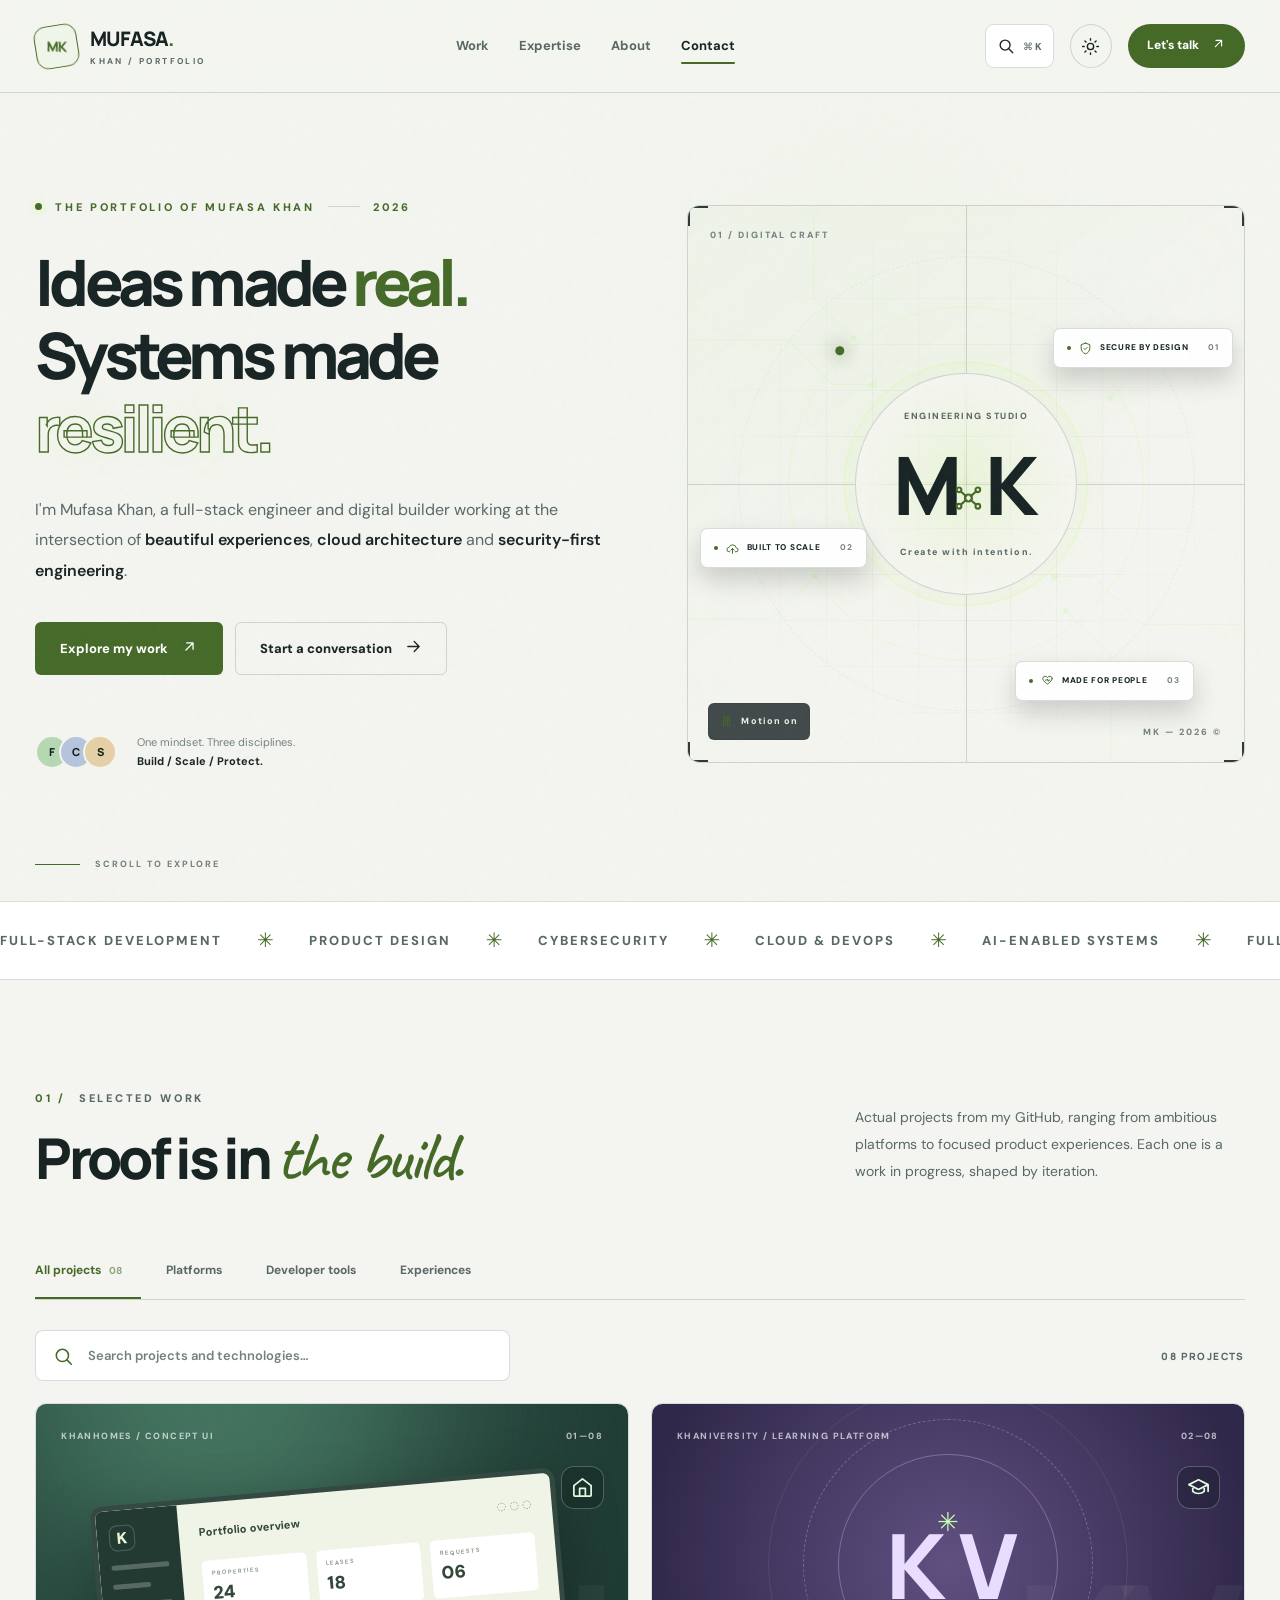
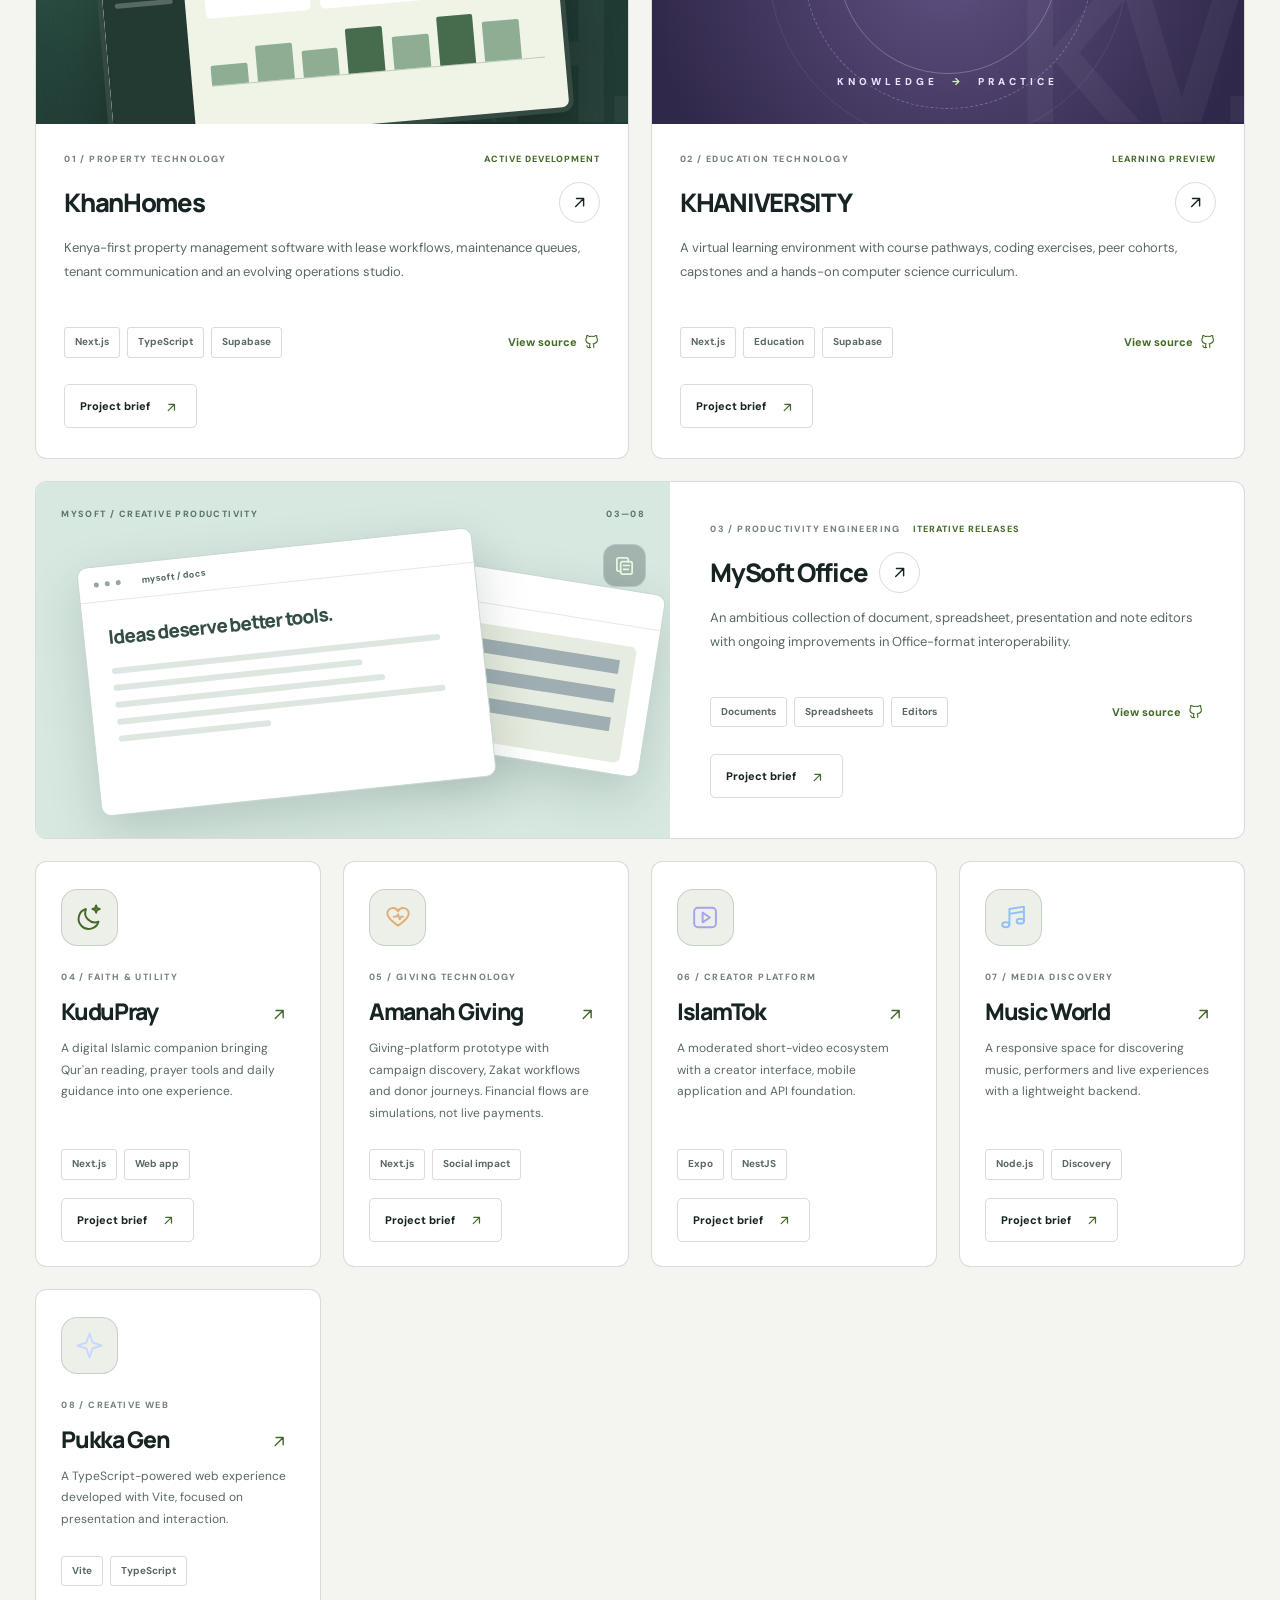
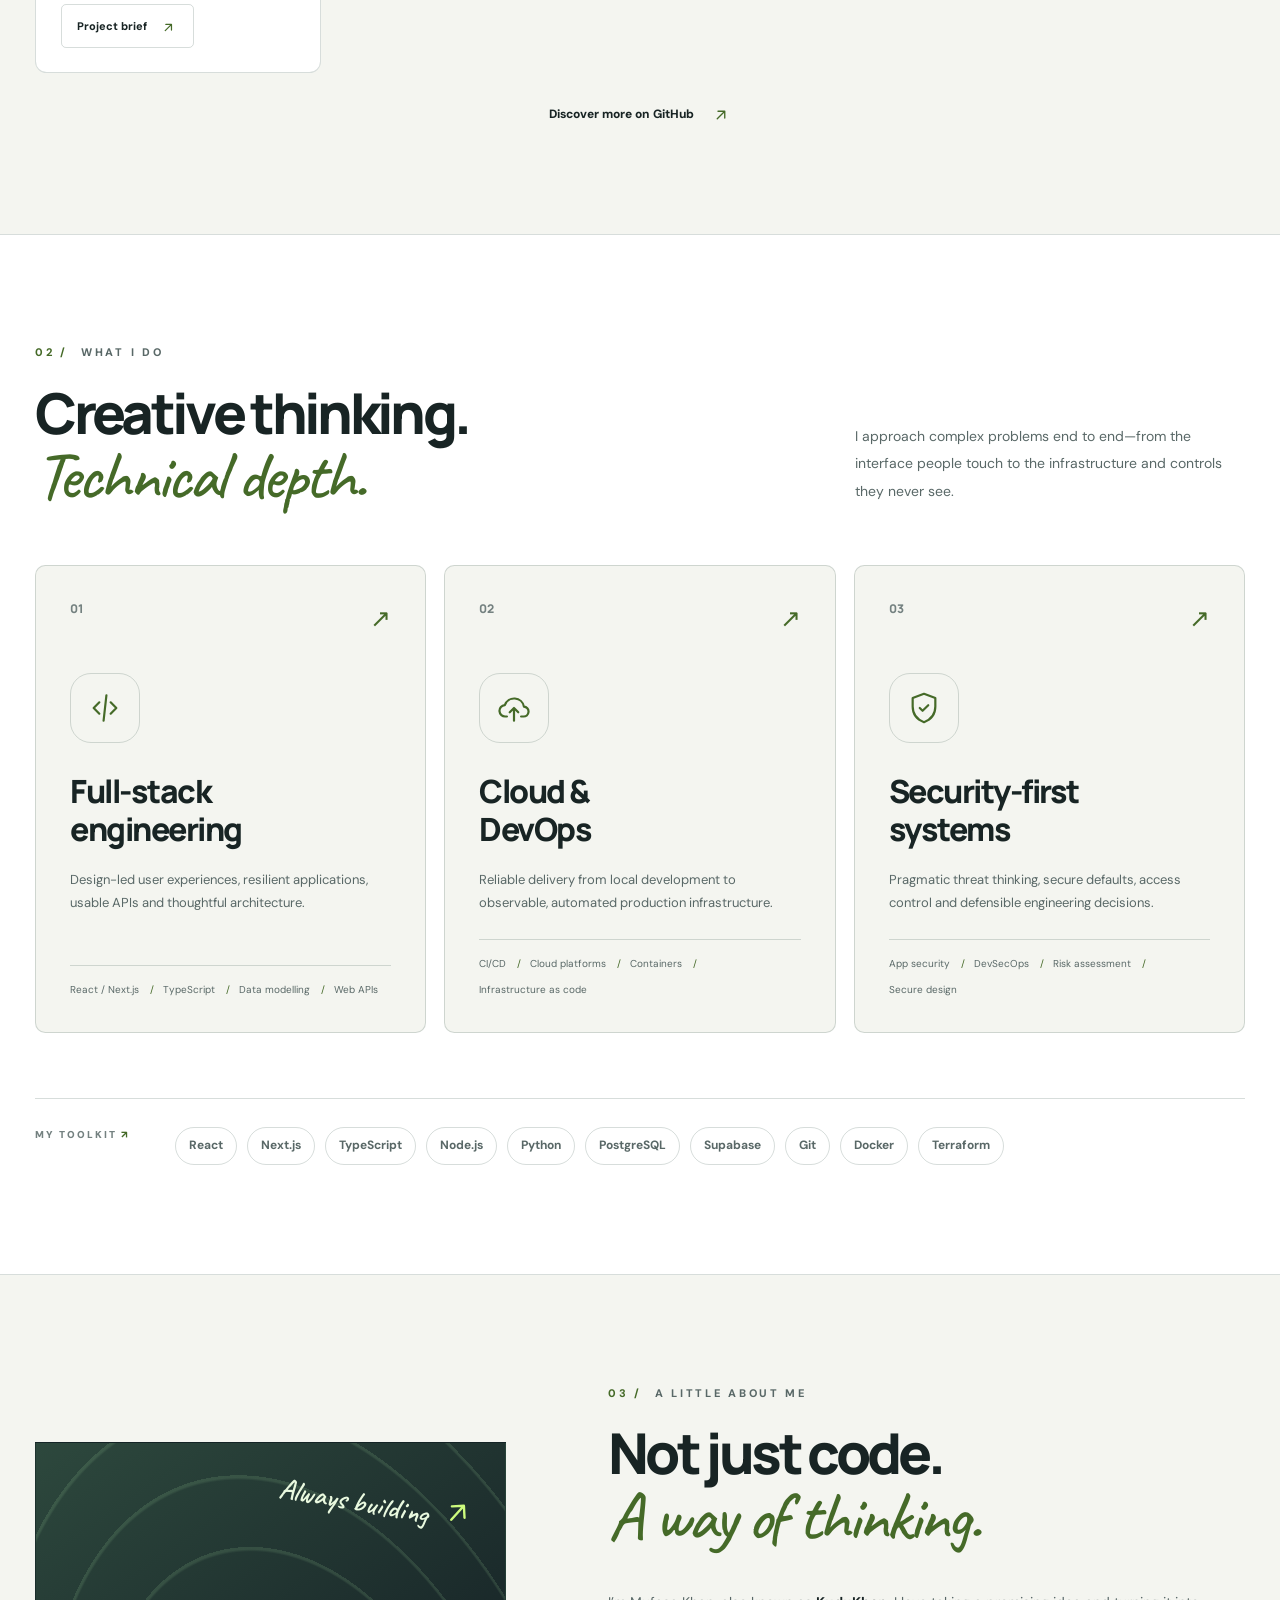
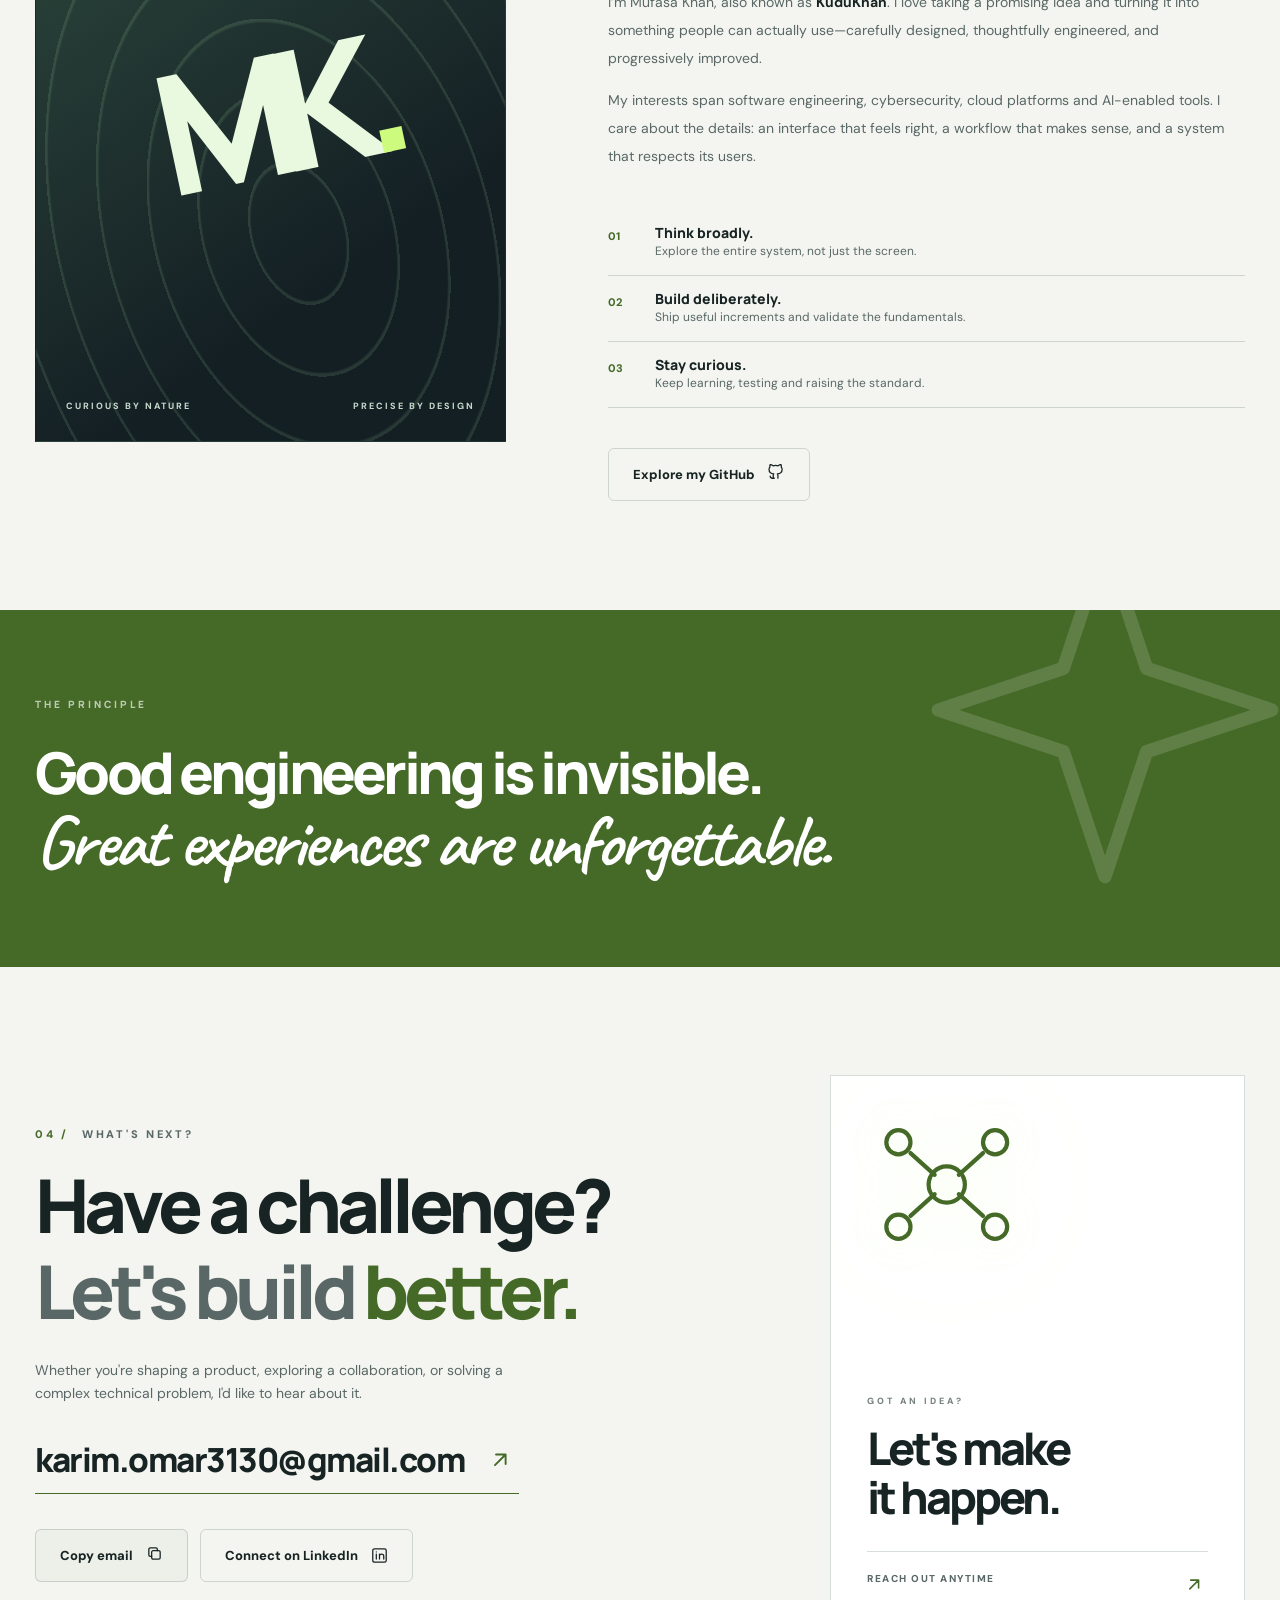
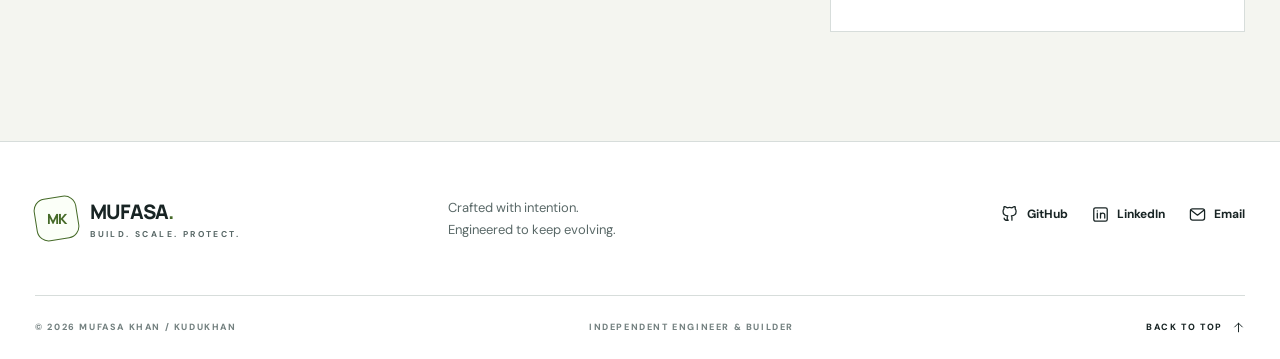
==== commit d8ba2d49: "feat: v2.4 deterministic CSS bundle and expanded responsive QA" ====
--- a/index.html
+++ b/index.html
@@ -20,9 +20,7 @@
   <link rel="preconnect" href="https://fonts.googleapis.com">
   <link rel="preconnect" href="https://fonts.gstatic.com" crossorigin>
   <link href="https://fonts.googleapis.com/css2?family=DM+Sans:wght@400;500;600;700&family=Manrope:wght@400;500;600;700;800&family=Caveat:wght@500;600&display=swap" rel="stylesheet">
-  <link rel="stylesheet" href="/assets/styles.css">
-  <link rel="stylesheet" href="/assets/premium.css">
-  <link rel="stylesheet" href="/assets/atelier.css">
+  <link rel="stylesheet" href="/assets/portfolio.css">
   <script src="/assets/app.js" defer></script>
   <script src="/assets/experience.js" defer></script>
   <script src="/assets/atelier.js" defer></script>
--- a/assets/portfolio.css
+++ b/assets/portfolio.css
@@ -0,0 +1,300 @@
+/* SOURCE: assets/styles.css — generated; edit original source */
+:root{font-synthesis:none;--bg:#090d13;--panel:#10161e;--panel-2:#151e26;--text:#eff2ef;--muted:#9ba8a9;--subtle:#6e7e7f;--border:rgba(202,228,219,.13);--accent:#cdfb7d;--accent-ink:#182214;--white:#fff;--header:rgba(9,13,19,.74);--shadow:0 32px 90px rgba(0,0,0,.32)}
+:root[data-theme=light]{--bg:#f4f5f0;--panel:#fff;--panel-2:#ecf0e9;--text:#182424;--muted:#596867;--subtle:#748180;--border:rgba(19,53,45,.17);--accent:#456a28;--accent-ink:#fff;--white:#fff;--header:rgba(244,245,240,.84);--shadow:0 26px 70px rgba(24,47,34,.10)}
+*,*::before,*::after{box-sizing:border-box}html{scroll-behavior:smooth;scroll-padding-top:95px}body{margin:0;color:var(--text);background:var(--bg);font-family:"DM Sans",system-ui,-apple-system,sans-serif;font-size:16px;line-height:1.65;overflow-x:hidden}body:has(.mobile-nav.open){overflow:hidden}button,input{font:inherit}button{cursor:pointer}a{color:inherit;text-decoration:none}a,button{ -webkit-tap-highlight-color:transparent}a:focus-visible,button:focus-visible{outline:2px solid var(--accent);outline-offset:5px}::selection{background:var(--accent);color:var(--accent-ink)}.shell{width:min(100% - 88px,1440px);margin-inline:auto}.sr-only{position:absolute!important;width:1px;height:1px;padding:0;margin:-1px;overflow:hidden;clip:rect(0,0,0,0);white-space:nowrap;border:0}
+.skip-link{position:fixed;top:-100px;left:15px;z-index:200;padding:12px 16px;border-radius:8px;background:var(--accent);color:var(--accent-ink)}.skip-link:focus{top:15px}.noise{position:fixed;inset:0;pointer-events:none;opacity:.22;z-index:45;background-image:url("data:image/svg+xml,%3Csvg viewBox='0 0 180 180' xmlns='http://www.w3.org/2000/svg'%3E%3Cfilter id='n'%3E%3CfeTurbulence type='fractalNoise' baseFrequency='.88' numOctaves='3' stitchTiles='stitch'/%3E%3C/filter%3E%3Crect width='100%25' height='100%25' opacity='.13' filter='url(%23n)'/%3E%3C/svg%3E")}.reading-progress{position:fixed;top:0;left:0;height:2px;width:0;background:var(--accent);z-index:110;transition:width .12s linear}.site-header{position:sticky;top:0;z-index:90;background:var(--header);border-bottom:1px solid var(--border);backdrop-filter:blur(22px) saturate(165%);-webkit-backdrop-filter:blur(22px) saturate(165%)}.header-inner{display:flex;align-items:center;justify-content:space-between;height:92px;gap:26px;position:relative;z-index:2}.brand{display:inline-flex;align-items:center;gap:12px;flex-shrink:0}.brand-mark{height:43px;width:43px;display:grid;place-items:center;border:1px solid var(--accent);transform:rotate(-9deg);border-radius:12px;color:var(--accent);background:rgba(181,242,119,.05)}.brand-mark span{font:800 14px "Manrope",sans-serif;letter-spacing:-1px;transform:rotate(9deg)}.brand-copy{display:flex;flex-direction:column;line-height:1.05;gap:6px}.brand-copy strong{font:800 20px "Manrope",sans-serif;letter-spacing:-1.1px}.brand-dot{color:var(--accent)}.brand-copy small{font-size:8.5px;letter-spacing:2.4px;font-weight:700;color:var(--muted)}.desktop-nav,.header-actions{display:flex;align-items:center}.desktop-nav{gap:40px;margin-inline:auto}.desktop-nav a{font-size:13px;font-weight:700;color:var(--muted);transition:color .25s}.desktop-nav a:hover,.desktop-nav a.is-active{color:var(--text)}.header-actions{gap:18px}.icon-button{display:grid;place-items:center;background:transparent;color:var(--text);border:1px solid var(--border);width:42px;height:42px;border-radius:50%}.theme-toggle svg{width:19px;height:19px}.theme-sun{display:none}:root[data-theme=light] .theme-sun{display:block}:root[data-theme=light] .theme-moon{display:none}.header-cta{background:var(--accent);color:var(--accent-ink);padding:12px 19px;border-radius:99px;font-size:12px;font-weight:800;white-space:nowrap}.header-cta span{padding-left:16px}.menu-toggle{display:none;position:relative}.menu-toggle span{width:16px;height:1.5px;background:currentColor;position:absolute;transition:transform .2s}.menu-toggle span:first-child{transform:translateY(-4px)}.menu-toggle span:last-child{transform:translateY(4px)}.menu-toggle[aria-expanded=true] span:first-child{transform:rotate(45deg)}.menu-toggle[aria-expanded=true] span:last-child{transform:rotate(-45deg)}.mobile-nav{display:none}
+.hero{position:relative;min-height:min(790px,calc(100svh - 92px));display:grid;grid-template-columns:1.03fr .97fr;gap:4%;align-items:center;padding-top:110px;padding-bottom:122px}.hero-glow{pointer-events:none;position:absolute;width:740px;height:750px;right:-16%;top:-19%;background:radial-gradient(ellipse,rgba(175,228,131,.055),transparent 63%)}.hero-copy{position:relative;z-index:2}.eyebrow,.kicker{font-size:11px;letter-spacing:2.7px;font-weight:800;display:flex;align-items:center;gap:13px}.eyebrow{color:var(--accent);margin:0 0 30px}.pulse-dot{background:var(--accent);width:7px;height:7px;flex-shrink:0;border-radius:50%;box-shadow:0 0 0 5px rgba(205,251,125,.13);animation:pulse 2.5s ease-in-out infinite}.eyebrow-line{height:1px;width:32px;background:var(--border)}.hero h1{font:800 clamp(52px,5.2vw,94px)/1.13 "Manrope",sans-serif;letter-spacing:-.075em;margin:0 0 30px;white-space:nowrap}.hero h1 em,.contact-main h2 em{font-style:normal;color:var(--accent)}.hero h1>span:not(.outlined-word){color:var(--text)}.outlined-word{color:transparent;-webkit-text-stroke:1.4px var(--accent);text-shadow:0 0 75px rgba(205,251,125,.18)}.hero-description{font-size:16px;color:var(--muted);max-width:565px;margin:0;line-height:1.9}.hero-description strong{color:var(--text);font-weight:600}.hero-buttons{display:flex;gap:12px;align-items:center;flex-wrap:wrap;margin-top:36px}.button{min-height:53px;padding:0 24px;border-radius:6px;font-size:13px;font-weight:800;display:inline-flex;align-items:center;justify-content:center;gap:24px;transition:transform .25s,background .25s,border .25s;border:1px solid transparent;white-space:nowrap}.button:hover{transform:translateY(-3px)}.button.primary{background:var(--accent);color:var(--accent-ink)}.button.ghost{border-color:var(--border);color:var(--text)}.button.ghost:hover,.button.outline:hover{border-color:var(--accent)}.button.outline{border-color:var(--border);color:var(--text)}.button.secondary{background:var(--panel-2);border-color:var(--border);color:var(--text)}.hero-foot{margin-top:58px;display:flex;align-items:center;gap:20px}.avatars{display:flex;padding-left:10px}.avatars span{height:34px;width:34px;margin-left:-10px;border-radius:50%;display:grid;place-items:center;font:800 11px "Manrope",sans-serif;border:2px solid var(--bg);color:#102019;background:#b5d9b3}.avatars span:nth-child(2){background:#b6c5dc}.avatars span:nth-child(3){background:#e6d0a7}.hero-foot p{font-size:11px;line-height:1.7;margin:0;color:var(--subtle)}.hero-foot strong{color:var(--text);font-weight:700}
+.hero-art{width:100%;aspect-ratio:1/1;max-height:610px;min-width:0;position:relative;isolation:isolate;border:1px solid var(--border);background:radial-gradient(circle at 50% 49%,rgba(205,251,125,.075),transparent 42%),linear-gradient(145deg,rgba(156,215,167,.035),transparent 65%);overflow:hidden;border-radius:4px}.hero-art:before{content:"";position:absolute;inset:0;background-image:linear-gradient(var(--border) 1px,transparent 1px),linear-gradient(90deg,var(--border) 1px,transparent 1px);background-size:46px 46px;mask-image:radial-gradient(circle,black,transparent 75%);opacity:.36}.orbit{position:absolute;border:1px solid rgba(176,213,196,.23);border-radius:50%;top:50%;left:50%;transform:translate(-50%,-50%);aspect-ratio:1}.orbit-outer{width:82%;border-style:dashed;animation:spin 95s linear infinite}.orbit-middle{width:64%;border-color:rgba(205,251,125,.21)}.orbit-inner{width:44%;border-color:rgba(205,251,125,.38);box-shadow:0 0 80px rgba(176,251,125,.055) inset}.orbit-middle::after{content:"";position:absolute;top:11%;left:13%;width:9px;height:9px;background:var(--accent);border-radius:50%;box-shadow:0 0 18px var(--accent)}.orbit-cross{position:absolute;background:var(--border)}.orbit-h{width:100%;height:1px;top:50%}.orbit-v{height:100%;width:1px;left:50%}.orbit-center{position:absolute;top:50%;left:50%;transform:translate(-50%,-50%);width:40%;aspect-ratio:1;display:flex;align-items:center;justify-content:center;flex-direction:column;border-radius:50%;background:radial-gradient(circle,rgba(205,251,125,.12),var(--bg) 72%);border:1px solid var(--border);box-shadow:0 0 0 12px rgba(205,251,125,.025)}.orbit-kicker,.orbit-sub{color:var(--muted);font-size:clamp(6px,.7vw,9px);letter-spacing:1.5px;font-weight:800;white-space:nowrap}.orbit-logo{font:800 clamp(46px,6.3vw,100px)/1.5 "Manrope",sans-serif;letter-spacing:-.14em;padding-right:.14em}.orbit-logo span{color:var(--accent);font-size:.34em;vertical-align:top;letter-spacing:0;margin:0 .07em}.satellite{position:absolute;background:var(--panel);border:1px solid var(--border);color:var(--text);padding:12px 13px;display:flex;align-items:center;gap:8px;font-size:clamp(7px,.65vw,10px);font-weight:800;letter-spacing:.7px;white-space:nowrap;box-shadow:var(--shadow)}.satellite b{color:var(--subtle);padding-left:12px}.sat-dot{width:5px;height:5px;background:var(--accent);border-radius:50%}.sat-one{top:22%;right:2%}.sat-two{left:2%;top:58%}.sat-three{bottom:11%;right:9%}.art-coordinate{position:absolute;font-size:9px;font-weight:800;letter-spacing:2px;color:var(--subtle)}.art-coordinate.top-left{top:22px;left:22px}.art-coordinate.bottom-right{bottom:22px;right:22px}.art-corner{width:20px;height:20px;position:absolute;border-color:var(--accent);opacity:.9}.corner-tl{top:0;left:0;border-top:2px solid;border-left:2px solid}.corner-tr{top:0;right:0;border-top:2px solid;border-right:2px solid}.corner-bl{bottom:0;left:0;border-bottom:2px solid;border-left:2px solid}.corner-br{bottom:0;right:0;border-bottom:2px solid;border-right:2px solid}.scroll-cue{position:absolute;bottom:29px;left:0;display:flex;align-items:center;gap:15px;font-size:9px;letter-spacing:2px;color:var(--subtle);font-weight:800}.scroll-line{width:45px;height:1px;background:var(--accent)}
+.marquee{border-block:1px solid var(--border);overflow:hidden;background:var(--panel);padding:22px 0}.marquee-track{width:max-content;display:flex;align-items:center;gap:35px;animation:marquee 35s linear infinite}.marquee-track span{font-size:13px;font-weight:800;letter-spacing:2px;white-space:nowrap;color:var(--muted)}.marquee-track i{color:var(--accent);font-size:20px;font-style:normal}
+.section{padding-block:132px}.section-top{display:flex;align-items:end;justify-content:space-between;gap:56px;margin-bottom:55px}.kicker{color:var(--muted);margin:0 0 19px}.kicker span{color:var(--accent)}h2{font:800 clamp(40px,4.4vw,72px)/1.15 "Manrope",sans-serif;letter-spacing:-.065em;margin:0}.serif-accent{font-family:"Caveat",cursive;font-weight:500;letter-spacing:-.045em;font-size:1.22em;line-height:.8;color:var(--accent)}.section-intro{max-width:390px;margin:0 0 5px;color:var(--muted);font-size:14px;line-height:1.95}.filter-bar{display:flex;align-items:center;gap:6px;border-bottom:1px solid var(--border);margin-bottom:30px;overflow:auto;scrollbar-width:none}.filter{border:0;border-bottom:2px solid transparent;background:transparent;color:var(--muted);padding:15px 19px 17px;font-size:12px;font-weight:700;white-space:nowrap}.filter:first-child{padding-left:0}.filter.active{color:var(--accent);border-color:var(--accent)}.filter span{font-size:10px;opacity:.6;margin-left:5px}.projects-grid{display:grid;grid-template-columns:repeat(4,minmax(0,1fr));gap:22px}.project-card{position:relative;border:1px solid var(--border);background:var(--panel);border-radius:7px;overflow:hidden;transition:transform .3s,border-color .3s,box-shadow .3s}.project-card:hover{transform:translateY(-5px);border-color:rgba(205,251,125,.48);box-shadow:var(--shadow)}.project-card[hidden]{display:none!important}.project-card.featured{grid-column:span 2}.project-card.wide{grid-column:span 4;display:grid;grid-template-columns:1.05fr .95fr}.project-visual{height:320px;position:relative;overflow:hidden;padding:25px}.visual-topline{display:flex;justify-content:space-between;gap:10px;color:rgba(255,255,255,.67);font-size:9px;font-weight:800;letter-spacing:1.4px;position:relative;z-index:3}.visual-homes{background:#203c35}.visual-homes:before{content:"";position:absolute;width:460px;height:460px;border-radius:50%;background:#5c9a7c;filter:blur(110px);opacity:.65;left:-50px;top:-250px}.visual-grain{position:absolute;inset:0;opacity:.1;background:repeating-linear-gradient(90deg,transparent,transparent 4px,rgba(255,255,255,.05) 4px,rgba(255,255,255,.05) 5px)}.mock-window{position:relative;z-index:2;display:flex;width:86%;height:245px;margin:43px auto 0;transform:rotate(-5deg);box-shadow:0 20px 60px rgba(0,0,0,.3);background:#f0f4e7;border-radius:12px;overflow:hidden;border:5px solid #344942}.mock-sidebar{background:#223a32;width:18%;padding:15px 12px;display:flex;flex-direction:column;gap:14px}.mock-square{width:26px;height:26px;color:#ecf4d6;display:grid;place-items:center;border:1px solid rgba(255,255,255,.2);border-radius:8px;font-weight:900}.mock-line{height:5px;width:100%;background:rgba(255,255,255,.24);border-radius:9px}.mock-line.short{width:66%}.mock-body{padding:20px;flex:1;color:#34473b}.mock-row{display:flex;justify-content:space-between;align-items:center;font-size:11px}.mock-row strong{font-weight:800}.mock-row span{color:#82988b}.mock-metrics{display:flex;gap:10px;margin-top:20px}.mock-metrics span{background:#fff;border-radius:5px;flex:1;padding:9px}.mock-metrics b{display:block;font-size:6px;letter-spacing:1px;color:#8e9d92}.mock-metrics em{font-size:18px;font-style:normal;font-weight:900}.mock-chart{display:flex;align-items:end;gap:9px;height:52px;margin-top:16px;border-bottom:1px solid #becabd}.mock-chart div{width:11%;height:38%;background:#8dae92;border-radius:2px 2px 0 0}.mock-chart div:nth-child(2){height:70%}.mock-chart div:nth-child(3){height:52%}.mock-chart div:nth-child(4){height:87%;background:#476b4d}.mock-chart div:nth-child(5){height:65%}.mock-chart div:nth-child(6){height:95%;background:#476b4d}.mock-chart div:nth-child(7){height:77%}.visual-watermark{position:absolute;bottom:-55px;right:-10px;font:900 190px "Manrope",sans-serif;color:rgba(255,255,255,.045);letter-spacing:-20px;z-index:1}.visual-uni{background:#30284a}.visual-uni:before{content:"";position:absolute;inset:-35%;background:radial-gradient(circle,rgba(204,171,255,.3),transparent 53%)}.uni-art{position:absolute;inset:0;display:grid;place-items:center}.uni-ring{position:absolute;top:50%;left:50%;border:1px solid rgba(236,215,255,.3);border-radius:50%;transform:translate(-50%,-50%)}.ring-a{width:220px;height:220px}.ring-b{width:290px;height:290px;border-style:dashed}.ring-c{width:360px;height:360px;opacity:.3}.uni-seal{font:800 90px "Manrope",sans-serif;letter-spacing:-9px;color:#e9ddff}.uni-seal span{font-size:26px;vertical-align:top;color:#c5ffaf;letter-spacing:0}.uni-caption{position:absolute;bottom:34px;font-size:10px;font-weight:800;letter-spacing:4px;color:#ede3ff}.uni-caption span{color:#ceff9c;margin:0 8px}.visual-office{background:#d7e8e0;min-height:350px}.visual-office .visual-topline{color:#5c7565}.office-art{position:absolute;inset:55px 16px 0}.office-window{position:absolute;background:#fff;border:1px solid #c7d8d0;border-radius:10px;box-shadow:0 18px 50px rgba(15,48,37,.17);overflow:hidden}.office-back{width:48%;height:185px;top:35px;right:0;transform:rotate(9deg)}.office-front{width:66%;height:250px;top:10px;left:6%;transform:rotate(-6deg)}.fake-top{height:35px;border-bottom:1px solid #e3eae5;display:flex;align-items:center;gap:6px;padding:0 15px;color:#546962;font-size:9px;font-weight:800}.fake-top i{width:5px;height:5px;background:#93aa9a;border-radius:50%}.fake-top span{margin-left:15px}.fake-slide{margin:20px;border-radius:6px;background:#e6ecdf;padding:15px}.fake-slide span{display:block;height:14px;background:#9faeb2;margin-bottom:15px}.doc-article{padding:23px 24px}.doc-article b{font:800 19px "Manrope",sans-serif;letter-spacing:-1px;color:#334e42;display:block;margin-bottom:18px}.doc-line{display:block;height:6px;background:#dde7df;margin-top:11px;width:72%;border-radius:5px}.doc-line.long{width:95%}.doc-line.medium{width:78%}.doc-line.short{width:44%}.project-content{padding:28px 28px 30px}.project-meta{font-size:9px;letter-spacing:1.4px;color:var(--subtle);font-weight:800;display:flex;justify-content:space-between;gap:12px;align-items:center}.status{font-size:9px;letter-spacing:1px;color:var(--accent)}.project-heading{display:flex;justify-content:space-between;align-items:center;gap:12px;margin-top:15px}.project-heading h3,.compact h3{font:800 clamp(23px,2vw,31px)/1.18 "Manrope",sans-serif;letter-spacing:-1.3px;margin:0}.round-link{flex-shrink:0;height:41px;width:41px;display:grid;place-items:center;border:1px solid var(--border);border-radius:50%;font-size:23px;transition:background .2s,color .2s}.round-link:hover{background:var(--accent);color:var(--accent-ink)}.project-content>p,.compact>p{font-size:13px;line-height:1.8;color:var(--muted);max-width:540px;min-height:47px}.project-foot{display:flex;justify-content:space-between;gap:20px;align-items:center;margin-top:24px}.tags{display:flex;gap:7px;flex-wrap:wrap}.tags span{padding:6px 10px;border:1px solid var(--border);border-radius:3px;font-size:10px;font-weight:700;color:var(--muted)}.text-link{font-weight:800;font-size:11px;white-space:nowrap;color:var(--accent)}.project-card.wide .project-visual{min-height:340px;height:100%}.project-card.wide .project-content{display:flex;flex-direction:column;justify-content:center;padding:40px}.project-card.wide .project-foot{flex-wrap:wrap}.compact{min-height:285px;padding:27px 25px 24px;display:flex;flex-direction:column}.compact .project-meta{margin-bottom:10px}.compact h3{font-size:23px;margin:3px 0 8px;display:flex;justify-content:space-between;gap:6px}.compact h3 a{font-size:24px;color:var(--accent)}.compact p{margin:0 0 21px;font-size:12px;flex:1}.compact-icon{height:57px;width:57px;display:grid;place-items:center;background:var(--panel-2);border:1px solid var(--border);border-radius:13px;font-size:31px;margin-bottom:24px;color:var(--accent);font-weight:900}.icon-amanah{color:#e2ae73}.icon-tok{color:#a5a2f1}.icon-music{color:#90bffa}.icon-pukka{color:#c8d8ff;font-size:20px;letter-spacing:-2px}.all-work-link{display:flex;justify-content:center;align-items:center;gap:16px;padding:32px 0 0;font-size:12px;font-weight:800}.all-work-link span{color:var(--accent);font-size:20px}
+.expertise-section{background:var(--panel);border-block:1px solid var(--border)}.expertise-grid{display:grid;grid-template-columns:repeat(3,minmax(0,1fr));gap:18px}.expertise-card{padding:34px;min-height:450px;background:var(--bg);border:1px solid var(--border);border-radius:7px;display:flex;flex-direction:column;transition:border .3s,transform .3s}.expertise-card:hover{border-color:var(--accent);transform:translateY(-3px)}.expertise-index{display:flex;justify-content:space-between;font:800 12px "Manrope",sans-serif;color:var(--subtle)}.expertise-index span{font-size:25px;color:var(--accent)}.expertise-symbol{margin:38px 0 30px;width:70px;height:70px;border-radius:50%;border:1px solid var(--border);display:grid;place-items:center;font:800 25px "Manrope",sans-serif;color:var(--accent)}.expertise-card h3{font:800 clamp(23px,2.5vw,37px)/1.18 "Manrope",sans-serif;letter-spacing:-1.5px;margin:0 0 19px}.expertise-card p{color:var(--muted);font-size:13px;line-height:1.8;margin:0 0 25px}.capabilities{border-top:1px solid var(--border);padding-top:16px;margin-top:auto;display:flex;gap:9px;flex-wrap:wrap}.capabilities span{font-size:10px;color:var(--muted)}.capabilities span:not(:last-child)::after{content:" /";padding-left:8px;color:var(--accent)}.stack-row{display:flex;gap:45px;align-items:start;border-top:1px solid var(--border);margin-top:65px;padding-top:28px}.stack-row>span{font-size:10px;font-weight:900;letter-spacing:2px;color:var(--subtle);white-space:nowrap}.stack-row>span i{color:var(--accent);font-style:normal}.stack-row>div{display:flex;gap:10px;flex-wrap:wrap}.stack-row>div span{font-size:12px;font-weight:700;color:var(--muted);padding:8px 13px;border:1px solid var(--border);border-radius:30px}
+.about-section{display:grid;grid-template-columns:.85fr 1.15fr;gap:clamp(50px,8vw,150px);align-items:center}.about-visual{min-height:600px;position:relative;border:1px solid var(--border);overflow:hidden;background:linear-gradient(145deg,#2d483d,#141f24 70%)}.about-mesh{position:absolute;inset:0;background:repeating-radial-gradient(ellipse at 50% 60%,transparent 0 28px,rgba(184,246,175,.12) 29px 30px);transform:rotate(-17deg) scale(1.6)}.about-initials{position:absolute;left:50%;top:45%;transform:translate(-50%,-50%) rotate(-12deg);font:900 clamp(100px,13vw,220px) "Manrope",sans-serif;letter-spacing:-.15em;color:#e9f9df;white-space:nowrap}.about-initials span{color:#cdfb7d}.about-sticker{position:absolute;right:25px;top:40px;font:600 29px "Caveat",cursive;color:#e9f9df;transform:rotate(10deg)}.about-sticker span{font-size:40px;color:#cdfb7d}.about-footer{display:flex;justify-content:space-between;position:absolute;bottom:27px;left:30px;right:30px;font-size:9px;letter-spacing:2px;font-weight:800;color:#c5d9cb}.about-copy h2{margin-bottom:38px}.about-copy>p:not(.kicker){font-size:14px;color:var(--muted);line-height:2;max-width:620px}.about-copy>p strong{color:var(--text)}.about-values{margin:40px 0;display:flex;flex-direction:column}.about-values>div{display:grid;grid-template-columns:32px 1fr;gap:0 15px;padding:13px 0;border-bottom:1px solid var(--border)}.about-values span{grid-row:span 2;color:var(--accent);font-weight:800;font-size:11px;margin-top:4px}.about-values strong{font:800 14px "Manrope",sans-serif}.about-values small{font-size:12px;color:var(--muted)}
+.manifesto-section{background:var(--accent);color:var(--accent-ink);overflow:hidden}.manifesto-inner{padding-block:87px;position:relative}.manifesto-inner>p{font:900 10px "Manrope",sans-serif;letter-spacing:3px;opacity:.65;margin:0 0 25px}.manifesto-inner blockquote{font:800 clamp(33px,4.5vw,66px)/1.25 "Manrope",sans-serif;letter-spacing:-.065em;max-width:1020px;margin:0;position:relative;z-index:1}.manifesto-inner blockquote em{font-family:"Caveat",cursive;font-weight:600;font-size:1.3em;line-height:.85}.manifesto-symbol{position:absolute;font-size:400px;line-height:1;right:-80px;top:-100px;opacity:.14}
+.contact-section{display:grid;grid-template-columns:1.3fr .7fr;gap:25px}.contact-main{padding:50px 0}.contact-main h2{font-size:clamp(45px,5.8vw,94px);margin-bottom:26px}.contact-main h2>span{color:var(--muted)}.contact-main>p:not(.kicker){font-size:14px;color:var(--muted);max-width:475px;margin:0 0 32px}.contact-email{font:800 clamp(20px,2.6vw,38px) "Manrope",sans-serif;letter-spacing:-1.5px;display:inline-flex;gap:18px;align-items:center;padding-bottom:11px;border-bottom:1px solid var(--accent);word-break:break-word}.contact-email span{color:var(--accent)}.contact-actions{display:flex;gap:12px;margin-top:35px;flex-wrap:wrap}.contact-side{min-height:420px;background:var(--panel);border:1px solid var(--border);padding:36px;display:flex;flex-direction:column;position:relative;overflow:hidden}.contact-orbit{color:var(--accent);font-size:145px;line-height:1;margin-bottom:auto;filter:drop-shadow(0 0 70px rgba(205,251,125,.2));animation:spin 55s linear infinite;width:fit-content}.contact-side>span{font-size:9px;letter-spacing:3px;color:var(--subtle);font-weight:800}.contact-side>strong{font:800 45px/1.08 "Manrope",sans-serif;letter-spacing:-3px;margin:15px 0 30px}.contact-bottom{display:flex;justify-content:space-between;border-top:1px solid var(--border);padding-top:19px;font-size:10px;letter-spacing:1.5px;font-weight:800;color:var(--muted)}.contact-bottom span:last-child{color:var(--accent);font-size:24px;line-height:1}
+.site-footer{border-top:1px solid var(--border);background:var(--panel)}.footer-main{display:grid;grid-template-columns:1fr 1fr 1fr;gap:30px;align-items:start;padding:55px 0}.footer-main>p{font-size:13px;color:var(--muted);margin:0}.footer-links{justify-self:end;display:flex;gap:23px;font-size:12px;font-weight:700}.footer-links a:hover{color:var(--accent)}.footer-bottom{border-top:1px solid var(--border);padding:24px 0;display:flex;justify-content:space-between;align-items:center;gap:15px;font-size:9px;letter-spacing:1.6px;font-weight:800;color:var(--subtle)}.footer-bottom a{color:var(--text)}.footer-bottom a:hover{color:var(--accent)}.toast{position:fixed;bottom:22px;left:50%;transform:translate(-50%,25px);padding:12px 18px;background:var(--accent);color:var(--accent-ink);font-size:12px;font-weight:800;border-radius:6px;opacity:0;pointer-events:none;transition:transform .25s,opacity .25s;z-index:120}.toast.show{opacity:1;transform:translate(-50%,0)}
+@keyframes pulse{50%{box-shadow:0 0 0 9px rgba(205,251,125,0)}}@keyframes spin{to{transform:translate(-50%,-50%) rotate(360deg)}}@keyframes marquee{to{transform:translateX(-50%)}}.contact-orbit{animation-name:contact-spin}@keyframes contact-spin{to{transform:rotate(360deg)}}
+@media(max-width:1250px){.shell{width:min(100% - 60px,1440px)}.hero{gap:3%;min-height:700px}.hero h1{font-size:clamp(48px,5.4vw,80px)}.satellite{padding:9px 10px}.desktop-nav{gap:24px}.project-content{padding:25px}.compact{padding:24px 20px}}
+@media(max-width:980px){.desktop-nav,.header-cta{display:none}.menu-toggle{display:grid}.site-header .header-inner{height:78px}.mobile-nav{position:fixed;top:78px;left:0;right:0;height:calc(100dvh - 78px);background:var(--bg);padding:30px max(30px,6vw);display:flex;flex-direction:column;gap:0;transform:translateY(-115%);visibility:hidden;opacity:0;transition:transform .3s,opacity .3s,visibility .3s;border-top:1px solid var(--border);z-index:1}.mobile-nav.open{transform:translateY(0);visibility:visible;opacity:1}.mobile-nav a{font:800 clamp(28px,5vw,50px) "Manrope",sans-serif;letter-spacing:-1.5px;padding:23px 0;border-bottom:1px solid var(--border);display:flex;justify-content:space-between;align-items:center}.mobile-nav a span{font:800 11px "DM Sans",sans-serif;color:var(--accent)}.hero{grid-template-columns:1fr;min-height:0;gap:65px;padding-top:100px}.hero h1{font-size:clamp(54px,9vw,88px)}.hero-description{max-width:670px}.hero-art{max-width:650px;margin:auto}.scroll-cue{bottom:36px}.section{padding-block:95px}.projects-grid{grid-template-columns:repeat(2,minmax(0,1fr))}.project-card.wide{grid-column:span 2}.project-card.featured{grid-column:span 1}.project-visual{height:260px}.project-card.wide .project-visual{min-height:300px}.project-card.wide .project-content{padding:26px}.project-foot{flex-wrap:wrap}.expertise-grid{gap:10px}.expertise-card{padding:25px}.about-section{gap:40px}.about-visual{min-height:550px}.contact-section{grid-template-columns:1fr .65fr}.contact-side{padding:25px}.contact-side>strong{font-size:36px}}
+@media(max-width:720px){.shell{width:min(100% - 40px,1440px)}.header-inner{gap:15px}.brand-mark{height:38px;width:38px}.brand-copy strong{font-size:18px}.brand-copy small{font-size:7px}.header-actions{gap:9px}.hero{padding-top:72px;padding-bottom:105px;gap:55px}.eyebrow{font-size:9px;letter-spacing:1.4px;gap:9px}.hero h1{font-size:clamp(48px,10.8vw,72px);margin-bottom:24px}.hero-description{font-size:14px}.hero-buttons{margin-top:26px}.button{padding:0 16px;gap:14px}.hero-foot{margin-top:40px}.hero-art{width:100%}.satellite{font-size:7px}.orbit-kicker,.orbit-sub{font-size:6px}.orbit-logo{font-size:clamp(37px,12vw,90px)}.scroll-cue{bottom:35px}.section{padding-block:78px}.section-top{display:block;margin-bottom:36px}.section-intro{margin-top:25px;max-width:550px}.projects-grid{grid-template-columns:1fr;gap:15px}.project-card.featured,.project-card.wide{grid-column:span 1}.project-card.wide{display:block}.project-visual,.project-card.wide .project-visual{height:275px;min-height:0}.mock-window{height:230px}.project-content{padding:23px}.project-heading h3{font-size:27px}.project-foot{margin-top:19px}.compact{min-height:245px}.compact-icon{margin-bottom:17px}.expertise-grid{grid-template-columns:1fr}.expertise-card{min-height:0;padding:28px}.expertise-symbol{margin:20px 0}.capabilities{margin-top:13px}.stack-row{flex-direction:column;gap:18px}.about-section{grid-template-columns:1fr}.about-visual{min-height:450px}.about-initials{font-size:clamp(120px,28vw,240px)}.about-copy h2{margin-bottom:25px}.manifesto-inner{padding-block:75px}.manifesto-symbol{font-size:220px;top:-10px;right:-55px}.contact-section{grid-template-columns:1fr}.contact-main{padding:5px 0 20px}.contact-main h2{font-size:clamp(44px,10vw,78px)}.contact-email{font-size:clamp(19px,5.6vw,34px)}.contact-side{min-height:310px}.contact-orbit{font-size:95px}.contact-side>strong{font-size:39px}.footer-main{grid-template-columns:1fr 1fr;gap:25px}.footer-main>p{grid-column:1/3}.footer-links{justify-self:end;gap:15px;flex-wrap:wrap;justify-content:end}.footer-bottom{flex-wrap:wrap}.footer-bottom span:nth-child(2){display:none}}
+@media(max-width:420px){.shell{width:min(100% - 32px,1440px)}.hero h1{font-size:clamp(33px,10vw,44px);white-space:normal}.hero-buttons{display:grid;grid-template-columns:1fr 1fr;gap:8px}.hero-buttons .button{font-size:11px;padding:0 10px;white-space:normal;line-height:1.25;text-align:center}.hero-art{max-height:385px}.satellite{padding:6px;gap:4px}.satellite b{padding-left:3px}.art-coordinate{font-size:7px}.orbit-logo{font-size:12vw}.filter{padding-inline:14px}.project-content{padding:21px}.visual-topline{font-size:7px}.contact-actions .button{font-size:11px}}
+@media(prefers-reduced-motion:reduce){html{scroll-behavior:auto}*,*::before,*::after{animation-duration:.01ms!important;animation-iteration-count:1!important;transition-duration:.01ms!important}.marquee-track{animation:none}.orbit-outer{animation:none}}
+
+/* SOURCE: assets/premium.css — generated; edit original source */
+/* Design system extension — readable across 320px–4K, safe areas, accessible motion */
+:root{--ease-out:cubic-bezier(.22,.8,.24,1)}
+html{scroll-padding-top:calc(94px + env(safe-area-inset-top,0px))}
+body{overflow-wrap:break-word;-webkit-font-smoothing:antialiased;text-rendering:optimizeLegibility}
+button,a,input{touch-action:manipulation}
+.shell{width:min(calc(100% - clamp(32px,5.5vw,104px)),1480px);max-width:1480px}
+.section{padding-block:clamp(74px,8.5vw,140px)}
+.hero{grid-template-columns:minmax(0,1.04fr) minmax(0,.96fr);min-height:min(810px,calc(100svh - 92px));padding-top:clamp(64px,7.5vw,116px)}
+.hero-copy,.hero-art,.project-card,.project-content,.about-copy{min-width:0}
+.hero h1{font-size:clamp(45px,5vw,92px);line-height:1.14;white-space:normal}
+.hero-description{max-width:59ch}
+.hero-art{max-width:100%}
+.project-card{isolation:isolate;transition:transform .32s var(--ease-out),border-color .25s,box-shadow .25s}
+.project-card:hover{transform:translateY(-4px)}
+.project-card:focus-within{border-color:var(--accent)}
+.project-heading h3,.compact h3,.contact-email{overflow-wrap:anywhere}
+.button,.header-cta{transition:transform .25s var(--ease-out),background .2s,border-color .2s,box-shadow .2s}
+.button.primary:hover,.header-cta:hover{box-shadow:0 12px 35px rgba(190,247,121,.17)}
+.project-card[hidden]{display:none!important}
+.project-card .project-content,.project-card.wide .project-content{min-width:0}
+.project-brief-trigger{border:1px solid var(--border);background:transparent;color:var(--text);border-radius:5px;min-height:44px;padding:9px 15px;display:inline-flex;align-items:center;justify-content:space-between;gap:16px;align-self:flex-start;font:800 11px "DM Sans",sans-serif;cursor:pointer;margin-top:20px;transition:background .2s,border .2s}
+.project-brief-trigger:hover{background:var(--accent);border-color:var(--accent);color:var(--accent-ink)}
+.project-brief-trigger .brief-arrow{font-size:17px;color:var(--accent)}
+.project-brief-trigger:hover .brief-arrow{color:var(--accent-ink)}
+.project-card.featured .project-content,.project-card.wide .project-content{display:flex;align-items:flex-start;flex-direction:column}
+.project-card.featured .project-content>*{width:100%}
+.project-card.featured .project-content>.project-brief-trigger{width:auto}
+.project-card.wide .project-content{justify-content:center}
+.project-toolbar{display:flex;align-items:center;justify-content:space-between;gap:20px;margin:0 0 22px}
+.project-search{display:flex;align-items:center;gap:12px;min-height:51px;width:min(100%,475px);padding:0 17px;border:1px solid var(--border);background:var(--panel);border-radius:8px;cursor:text}
+.project-search:focus-within{border-color:var(--accent);box-shadow:0 0 0 3px rgba(175,231,115,.1)}
+.project-search>span:first-child{font-size:25px;color:var(--accent)}
+.project-search input{background:transparent;border:0;outline:none;color:var(--text);min-width:0;flex:1;width:100%;font:600 13px "DM Sans",sans-serif}
+.project-search input::placeholder{color:var(--subtle)}
+.project-count{font:800 10px "Manrope",sans-serif;color:var(--muted);letter-spacing:1.4px;white-space:nowrap;margin:0}
+.project-empty{padding:54px 20px;text-align:center;border:1px dashed var(--border);background:var(--panel);border-radius:9px;margin:0 0 25px}
+.project-empty[hidden]{display:none}
+.project-empty>span{font-size:58px;color:var(--accent)}
+.project-empty strong{display:block;font:800 21px "Manrope",sans-serif}
+.project-empty p{font-size:13px;color:var(--muted)}
+.project-empty button{margin-top:12px;border:1px solid var(--accent);padding:10px 20px;min-height:44px;color:var(--text);background:transparent;border-radius:5px;font-size:12px;font-weight:800}
+.project-empty button:hover{background:var(--accent);color:var(--accent-ink)}
+.filter{min-height:50px}
+.filter:hover{color:var(--text)}
+.quick-nav-trigger{display:flex;gap:8px;align-items:center;justify-content:center;width:auto;min-width:69px;padding:0 10px;border-radius:9px;background:var(--panel)}
+.quick-nav-trigger svg{height:18px;width:18px;flex:none}
+.quick-nav-hint{font:800 10px "DM Sans",sans-serif;color:var(--muted)}
+.quick-nav-trigger:hover,.icon-button:hover{border-color:var(--accent);color:var(--accent)}
+.floating-top{position:fixed;bottom:calc(23px + env(safe-area-inset-bottom,0px));right:calc(22px + env(safe-area-inset-right,0px));width:49px;height:49px;border:1px solid var(--border);background:var(--accent);color:var(--accent-ink);font:800 24px "Manrope",sans-serif;border-radius:50%;box-shadow:var(--shadow);z-index:80;opacity:0;transform:translateY(16px);pointer-events:none;transition:opacity .25s,transform .25s}
+.floating-top.visible{opacity:1;transform:translateY(0);pointer-events:auto}
+.studio-dialog{width:min(94vw,630px);max-width:630px;max-height:88dvh;max-height:88svh;border:1px solid var(--border);border-radius:15px;padding:0;margin:auto;background:var(--panel);color:var(--text);box-shadow:0 35px 100px rgba(0,0,0,.5);overflow:auto;overscroll-behavior:contain}
+.studio-dialog::backdrop{background:rgba(2,8,10,.76);backdrop-filter:blur(10px)}
+.studio-dialog[open]{animation:studio-entry .23s var(--ease-out)}
+.dialog-inner{padding:clamp(22px,4vw,36px)}
+.dialog-header{display:flex;gap:20px;align-items:flex-start;justify-content:space-between}
+.dialog-eyebrow{font:800 10px "Manrope",sans-serif;letter-spacing:2px;color:var(--accent);margin:0 0 12px}
+.dialog-header h2{font:800 clamp(25px,3.5vw,37px)/1.2 "Manrope",sans-serif;letter-spacing:-1.6px;overflow-wrap:anywhere}
+.dialog-header h2 span{color:var(--accent)}
+.dialog-close{flex:0 0 44px;min-height:44px;border:1px solid var(--border);border-radius:8px;background:var(--panel-2);color:var(--text);font-size:17px}
+.dialog-close:hover{border-color:var(--accent)}
+.command-search{display:flex;align-items:center;gap:13px;min-height:56px;margin:25px 0 15px;padding:0 15px;border-radius:8px;background:var(--bg);border:1px solid var(--border)}
+.command-search:focus-within{border-color:var(--accent)}
+.command-search>span{font-size:26px;color:var(--accent)}
+.command-search input{flex:1;min-width:0;width:100%;border:0;outline:none;color:var(--text);background:none;font:600 13px "DM Sans",sans-serif}
+.command-search input::placeholder{color:var(--subtle)}
+.command-search kbd{font:800 12px "Manrope",sans-serif;border:1px solid var(--border);padding:3px 8px;border-radius:5px;color:var(--muted)}
+.command-results{display:flex;flex-direction:column;gap:4px;overflow:auto;max-height:45svh}
+.command-result{display:flex;align-items:center;gap:13px;padding:11px 13px;min-height:60px;border:1px solid transparent;border-radius:8px}
+.command-result:hover,.command-result:focus-visible{background:var(--panel-2);border-color:var(--border);outline:none}
+.command-mark{display:grid;place-items:center;width:34px;height:34px;flex:none;border-radius:8px;border:1px solid var(--border);font:800 12px "Manrope",sans-serif;color:var(--accent)}
+.command-copy{display:flex;flex-direction:column;min-width:0;gap:2px}
+.command-copy strong{font:800 13px "Manrope",sans-serif}
+.command-copy small{color:var(--muted);font-size:11px}
+.command-result>span:last-child{margin-left:auto;color:var(--accent);font-size:18px}
+.dialog-hint{padding-top:15px;margin:15px 0 0;border-top:1px solid var(--border);color:var(--muted);font-size:11px}
+.command-no-results{padding:25px 0;text-align:center;color:var(--muted);font-size:13px}
+.brief-status{font:800 11px "Manrope",sans-serif;letter-spacing:1.4px;color:var(--accent);padding-top:22px;margin:20px 0;border-top:1px solid var(--border)}
+.brief-description{color:var(--muted);font-size:14px;line-height:1.85}
+.brief-panel{padding:20px;background:var(--bg);border:1px solid var(--border);border-radius:7px}
+.brief-panel>strong{font:800 10px "Manrope",sans-serif;color:var(--accent);letter-spacing:1px}
+.brief-panel ul{list-style:none;display:grid;gap:8px;padding:0;margin:15px 0 0}
+.brief-panel li{display:flex;gap:9px;font-size:13px;color:var(--text)}
+.brief-panel li::before{content:"↗";color:var(--accent);font-weight:900}
+.brief-tags{display:flex;flex-wrap:wrap;gap:8px;margin:22px 0}
+.brief-tags span{border:1px solid var(--border);padding:6px 10px;color:var(--muted);font-size:11px;border-radius:4px}
+.brief-actions{display:flex;gap:10px;flex-wrap:wrap}
+.brief-actions [hidden]{display:none}
+.brief-disclaimer{margin:22px 0 0;font-size:11px;line-height:1.7;color:var(--subtle)}
+@keyframes studio-entry{from{opacity:0;transform:translateY(13px)}to{opacity:1;transform:translateY(0)}}
+@media(prefers-reduced-motion:no-preference){.enhanced .reveal-pending{opacity:0;transform:translateY(17px)}.enhanced .reveal-pending.reveal-done{opacity:1;transform:none;transition:opacity .55s var(--ease-out),transform .55s var(--ease-out)}}
+@media(min-width:1800px){.hero{min-height:800px}.hero h1{font-size:92px}.project-visual{height:355px}}
+@media(max-width:1250px){.hero h1{font-size:clamp(44px,5vw,70px)}.hero{gap:3%}}
+@media(max-width:980px){.site-header{backdrop-filter:none;-webkit-backdrop-filter:none;background:var(--bg)}.mobile-nav{position:absolute;top:100%;bottom:auto;width:100%;height:calc(100dvh - 78px);overflow-y:auto;overscroll-behavior:contain;transform:translateY(-12px);z-index:1}.mobile-nav.open{transform:translateY(0)}.quick-nav-trigger{width:42px;min-width:42px;padding:0;border-radius:50%}.quick-nav-hint{display:none}.hero{grid-template-columns:minmax(0,1fr);min-height:0}.hero h1{font-size:clamp(53px,8vw,80px)}.hero-art{justify-self:center;max-width:650px}.about-section{grid-template-columns:minmax(0,.9fr) minmax(0,1.1fr)}.contact-section{grid-template-columns:minmax(0,1fr) minmax(0,.7fr)}}
+@media(max-width:720px){.shell{width:calc(100% - 36px)}.header-inner,.header-actions{gap:8px}.hero{padding-top:66px}.hero h1{font-size:clamp(42px,10vw,68px);letter-spacing:-.067em}.hero-description{font-size:clamp(13px,3.8vw,15px)}.project-toolbar{gap:10px}.project-search{flex:1}.project-count{font-size:9px}.project-card.wide .project-content{padding:24px}.project-card.wide .project-visual{height:275px}.about-section,.contact-section{grid-template-columns:1fr}.about-visual{min-height:420px}.studio-dialog{width:calc(100% - 24px);max-height:calc(100dvh - 28px)}}
+@media(max-width:480px){.filter-bar{gap:0;margin-bottom:18px}.filter{padding-inline:13px;font-size:11px}.project-toolbar{display:block}.project-search{width:100%;min-height:48px}.project-count{margin-top:10px;text-align:right}.hero h1{font-size:clamp(37px,10.4vw,48px)}.project-visual{height:240px!important;min-height:0!important}.mock-window{width:93%;transform:rotate(-3deg)}.satellite{font-size:6.5px;padding:6px;letter-spacing:0}.satellite b{padding-left:2px}.contact-email{font-size:clamp(17px,5.2vw,25px)}.floating-top{width:45px;height:45px;right:calc(15px + env(safe-area-inset-right,0px))}}
+@media(max-width:360px){.shell{width:calc(100% - 28px)}.header-actions{gap:5px}.brand{gap:8px}.brand-mark{width:34px;height:34px}.brand-copy strong{font-size:16px}.brand-copy small{font-size:6px;letter-spacing:1px}.icon-button,.quick-nav-trigger{width:38px;height:38px;min-width:38px}.hero h1{font-size:clamp(32px,10vw,36px)}.hero-buttons{grid-template-columns:1fr}.hero-buttons .button{min-height:48px;font-size:12px}.satellite{padding:5px 4px}.orbit-kicker,.orbit-sub{font-size:5px}.about-footer{font-size:7px}.brief-actions{flex-direction:column}.brief-actions .button{width:100%}}
+@media(prefers-contrast:more){:root{--border:rgba(220,250,218,.4)}:root[data-theme=light]{--border:rgba(10,45,23,.4)}}
+@media(prefers-reduced-motion:reduce){.studio-dialog[open]{animation:none}.project-card,.floating-top,.button{transition:none!important}.enhanced .reveal-pending{opacity:1!important;transform:none!important}}
+
+/* SOURCE: assets/atelier.css — generated; edit original source */
+/* Atelier v2.3: coherent iconography and purposeful micro-interactions. */
+:root{--micro-ease:cubic-bezier(.2,.8,.25,1);--quiet-glow:rgba(205,251,125,.12)}
+.ui-icon{display:inline-block;width:1.1em;height:1.1em;min-width:1.1em;flex:0 0 auto;vertical-align:-.15em;stroke:currentColor;fill:none;stroke-width:1.8;stroke-linecap:round;stroke-linejoin:round;overflow:visible}
+button .ui-icon,a .ui-icon{transition:transform .26s var(--micro-ease)}
+.button{gap:13px}.button .ui-icon{height:17px;width:17px;min-width:17px}
+.button:focus-visible,.round-link:focus-visible,.icon-button:focus-visible,.motion-control:focus-visible{outline:2px solid var(--accent);outline-offset:4px}
+.header-inner{column-gap:clamp(10px,2vw,30px)}.desktop-nav{gap:clamp(17px,2.35vw,39px)}
+.desktop-nav a{position:relative;padding-block:8px;white-space:nowrap}
+.desktop-nav a::after{content:"";position:absolute;bottom:1px;left:0;right:0;height:1.5px;border-radius:3px;background:var(--accent);transform:scaleX(0);transform-origin:left;transition:transform .25s var(--micro-ease)}
+.desktop-nav a:hover::after,.desktop-nav a.is-active::after{transform:scaleX(1)}
+.header-cta{display:inline-flex;align-items:center;justify-content:center;gap:12px}.header-cta>span{padding:0}.header-cta .ui-icon{height:15px;width:15px}
+.header-actions{gap:clamp(8px,1.25vw,18px);flex:0 0 auto}
+.brand-mark{transition:transform .35s var(--micro-ease),box-shadow .35s}
+.brand:hover .brand-mark{transform:rotate(0deg);box-shadow:0 0 0 5px var(--quiet-glow)}
+.round-link .ui-icon{width:19px;height:19px}
+.compact h3 a{display:inline-flex;align-items:center;justify-content:center;min-width:32px;min-height:32px}
+.compact h3 a .ui-icon{width:19px;height:19px}
+.text-link{display:inline-flex;align-items:center;gap:8px}.text-link .ui-icon{width:15px;height:15px}
+.all-work-link .ui-icon{width:18px;height:18px}.all-work-link span{display:flex;align-items:center}
+.project-brief-trigger{gap:12px}.project-brief-trigger .ui-icon{width:15px;height:15px;stroke-width:2}
+.about-copy>a .ui-icon{width:17px;height:17px}.about-sticker span{display:inline-flex;align-items:center}
+.about-sticker .ui-icon{width:.8em;height:.8em;transform:rotate(-13deg)}
+.contact-email span{display:inline-flex;vertical-align:middle;align-items:center}
+.contact-email .ui-icon{width:clamp(19px,2vw,28px);height:clamp(19px,2vw,28px)}
+.contact-actions .ui-icon{width:17px;height:17px}.contact-bottom .ui-icon{width:21px;height:21px}
+.footer-links{display:flex;align-items:center;justify-content:flex-end;flex-wrap:wrap;gap:clamp(12px,2vw,24px)}
+.footer-links a{display:inline-flex;align-items:center;gap:8px;min-height:35px}.footer-links .ui-icon{width:17px;height:17px}
+.footer-bottom a{display:inline-flex;gap:9px;align-items:center}.footer-bottom .ui-icon{width:13px;height:13px}
+#floating-top .ui-icon{width:22px;height:22px;transition:transform .2s}#floating-top:hover .ui-icon{transform:translateY(-3px)}
+.project-search>.ui-icon{font-size:19px;color:var(--accent)}.command-search>.ui-icon{font-size:24px;color:var(--accent)}
+.empty-icon{display:grid;place-items:center;color:var(--accent);margin-bottom:8px}.empty-icon .ui-icon{width:47px;height:47px}
+.project-empty button{display:inline-flex;align-items:center;gap:9px}.project-empty button .ui-icon{width:14px;height:14px}
+.brief-actions .ui-icon{height:17px;width:17px}.command-result .ui-icon{height:17px;width:17px}
+.dialog-close{transition:background .18s,transform .2s}.dialog-close:hover{transform:rotate(5deg)}
+.site-header .icon-button{transition:background .2s,border-color .2s,color .2s,transform .24s var(--micro-ease)}
+.site-header .icon-button:hover{transform:translateY(-2px)}
+.site-header .icon-button:active,.project-brief-trigger:active,.button:active{transform:translateY(1px) scale(.985)}
+.project-card{--spot-x:50%;--spot-y:50%;border-radius:clamp(9px,.9vw,15px);backface-visibility:hidden}
+.project-card::before{content:"";pointer-events:none;position:absolute;z-index:3;inset:0;background:radial-gradient(370px circle at var(--spot-x) var(--spot-y),rgba(205,251,125,.075),transparent 72%);opacity:0;transition:opacity .45s}
+.project-card:hover::before{opacity:1}.project-content{position:relative}
+.project-meta{flex-wrap:wrap;row-gap:5px}.project-card .project-heading{align-items:center}.project-card .project-foot{row-gap:12px}
+.project-card.compact .project-brief-trigger{margin-top:18px}.project-card.compact .tags{margin-top:4px}
+.compact-icon{border-radius:16px;transition:transform .34s var(--micro-ease),background .3s,border-color .3s}
+.compact-icon .ui-icon{width:29px;height:29px;stroke-width:1.6}
+.project-card:hover .compact-icon{transform:translateY(-3px) rotate(-5deg);border-color:currentColor}
+.expertise-symbol{border-radius:21px;transition:transform .4s var(--micro-ease),box-shadow .35s,background .35s}
+.expertise-symbol .ui-icon{width:34px;height:34px;stroke-width:1.55}
+.expertise-card:hover .expertise-symbol{transform:rotate(-7deg) scale(1.05);box-shadow:0 10px 35px var(--quiet-glow);background:rgba(205,251,125,.045)}
+.expertise-card{border-radius:clamp(9px,.8vw,13px)}.expertise-card h3{max-width:100%;overflow-wrap:normal}
+.expertise-card p{max-width:47ch}
+.visual-project-icon{position:absolute;right:24px;top:62px;display:grid;place-items:center;width:43px;height:43px;border-radius:13px;border:1px solid rgba(255,255,255,.24);background:rgba(10,20,20,.25);backdrop-filter:blur(6px);color:#e5fbe1;z-index:5;transition:transform .4s var(--micro-ease),background .2s}
+.visual-project-icon .ui-icon{width:23px;height:23px}
+.project-card:hover .visual-project-icon{transform:translateY(-3px) rotate(5deg);background:rgba(205,251,125,.14)}
+.hero-art{--art-x:0px;--art-y:0px;border-radius:clamp(10px,1vw,18px);box-shadow:inset 0 0 80px rgba(205,251,125,.02)}
+.hero-circuit{position:absolute;inset:0;width:100%;height:100%;color:rgba(178,252,137,.26);pointer-events:none;opacity:.85;transform:translate3d(var(--art-x),var(--art-y),0);transition:transform .6s var(--micro-ease);z-index:1}
+.orbit{z-index:2}.orbit-center{z-index:3}.satellite{z-index:6;border-radius:7px;box-shadow:0 12px 24px rgba(0,0,0,.16)}
+.satellite>.ui-icon{width:13px;height:13px;color:var(--accent)}.satellite .sat-dot{width:4px;height:4px}
+.orbit-logo .orbit-brand-icon{display:inline-flex;align-items:center;justify-content:center;color:var(--accent);font-size:.35em;vertical-align:.1em;margin:0 .06em;letter-spacing:0}
+.orbit-logo .orbit-brand-icon .ui-icon{width:1em;height:1em}
+.motion-control{position:absolute;bottom:22px;left:20px;z-index:9;display:inline-flex;align-items:center;gap:8px;border:1px solid var(--border);background:rgba(10,19,23,.76);backdrop-filter:blur(12px);border-radius:6px;color:#e8f4e4;min-height:37px;padding:6px 11px;font:800 9px "DM Sans",sans-serif;letter-spacing:1.1px;cursor:pointer;transition:background .22s,border-color .22s,transform .22s}
+.motion-control .ui-icon{width:13px;height:13px;color:var(--accent)}
+.motion-control:hover{border-color:var(--accent);transform:translateY(-2px)}
+.motion-control[aria-pressed="true"]{background:rgba(27,42,35,.93)}.motion-control[hidden]{display:none}
+.contact-orbit{display:flex;justify-content:flex-start;align-items:center;transform-origin:center}
+.contact-orbit .ui-icon{width:1em;height:1em;stroke-width:.7;filter:drop-shadow(0 0 18px rgba(205,251,125,.2))}
+.manifesto-symbol .ui-icon{width:1em;height:1em;stroke-width:.8}
+:root.motion-paused .orbit-outer,:root.motion-paused .marquee-track,:root.motion-paused .pulse-dot,:root.motion-paused .contact-orbit{animation-play-state:paused!important}
+:root.motion-paused .hero-circuit{transition:none}
+.mini-in{animation:micro-enter .6s var(--micro-ease) both}
+@keyframes micro-enter{from{opacity:0;transform:translateY(9px)}to{opacity:1;transform:translateY(0)}}
+@media(hover:hover) and (pointer:fine){
+.project-card:hover .project-visual .visual-watermark{transform:translateY(-7px)}
+.button:hover .ui-icon,.all-work-link:hover .ui-icon,.text-link:hover .ui-icon,.header-cta:hover .ui-icon{transform:translate(2px,-2px)}
+.site-footer a:hover .ui-icon{transform:translate(2px,-2px)}.mobile-nav a:hover .ui-icon{transform:translate(2px,-2px)}
+.round-link:hover .ui-icon{transform:rotate(45deg)}
+}
+@media(max-width:1250px){.site-header .header-inner{gap:12px}.brand-copy small{letter-spacing:1.5px}.visual-project-icon{width:39px;height:39px;top:55px}}
+@media(max-width:980px){
+.mobile-nav{padding:clamp(17px,5vw,35px) max(20px,5vw) calc(34px + env(safe-area-inset-bottom,0px))}
+.mobile-nav a{min-height:76px;gap:14px;padding:17px 0;font-size:clamp(20px,4.4vw,34px);letter-spacing:-.04em}
+.mobile-link-label{min-width:0;display:flex;align-items:center;gap:15px;font:inherit!important;color:var(--text)!important}
+.mobile-link-label>.ui-icon{width:24px;height:24px;color:var(--accent);flex:none}
+.mobile-link-tail{display:flex;gap:15px;align-items:center;color:var(--subtle)!important;font-size:11px!important}
+.mobile-link-tail .ui-icon{color:var(--accent);width:17px;height:17px}
+.header-actions{gap:8px}.site-header .header-cta{display:none}.hero{gap:clamp(38px,6vw,65px)}.hero-art{justify-self:center!important}
+}
+@media(max-width:720px){
+.section{padding-block:clamp(66px,11vw,88px)}.hero h1{line-height:1.15}
+.project-card.compact{padding:clamp(19px,4.2vw,26px)}.project-card.compact .project-meta{margin-bottom:9px}
+.project-card.compact .project-brief-trigger{margin-top:18px}.project-card.featured .project-content>.project-heading{width:100%}
+.contact-actions{display:flex;align-items:stretch}.contact-actions .button{max-width:100%}
+.footer-links{gap:12px}.site-footer .footer-main{gap:22px}
+.visual-project-icon{width:36px;height:36px;top:53px;right:18px}.visual-project-icon .ui-icon{width:19px;height:19px}
+}
+@media(max-width:480px){
+.site-header .header-inner{gap:8px}.header-actions{gap:6px}
+.mobile-nav a{min-height:72px;padding:15px 0;font-size:clamp(19px,6vw,26px)}
+.mobile-link-label{gap:12px}.mobile-link-label>.ui-icon{width:21px;height:21px}.mobile-link-tail{gap:7px}
+.hero-buttons .button{gap:9px;justify-content:center}.hero-buttons .button .ui-icon{width:15px;height:15px}
+.satellite{gap:4px}.satellite>.ui-icon{width:10px;height:10px;min-width:10px}.satellite b{padding-left:4px}
+.motion-control{bottom:13px;left:12px;min-height:34px;padding:6px 8px;font-size:8px;letter-spacing:.5px}
+.project-card.compact h3{display:flex;justify-content:space-between;align-items:flex-start;gap:10px}
+.project-card.compact h3 a{flex:none}.visual-project-icon{top:52px}
+.footer-links a{min-height:42px}.contact-actions{flex-direction:column}.contact-actions .button{width:100%;justify-content:center;min-height:48px}
+}
+@media(max-width:360px){
+.mobile-nav{padding-inline:18px}.mobile-nav a{font-size:19px}.mobile-link-label{gap:8px}.mobile-link-label>.ui-icon{width:20px;height:20px}
+.visual-project-icon{top:50px;right:13px;width:30px;height:30px}.visual-project-icon .ui-icon{width:16px;height:16px}
+.satellite>.ui-icon{display:none}.footer-main .footer-links{justify-self:start;justify-content:flex-start}
+}
+@media(prefers-reduced-motion:reduce){
+.motion-control{display:none!important}.mini-in{animation:none}.project-card::before{display:none}
+.hero-circuit{transform:none!important;transition:none!important}
+.button .ui-icon,a .ui-icon,.visual-project-icon,.expertise-symbol,.compact-icon,.brand-mark{transition:none!important}
+}
+
+/* Decorative halo must remain inside the hero viewport on compact screens. */
+@media(max-width:980px){.hero-glow{width:100%;max-width:100%;right:0}}
+
+/* Contain the decorative glow within the hero at all viewport sizes. */
+.hero-glow{right:0;width:min(740px,100%);max-width:100%}
+
+
+/* v2.4 — explicit component contracts and container-fit rules. */
+:root{--tap-target:44px}
+.site-header .header-inner{min-width:0}
+.site-header .header-actions,.site-header .brand{align-items:center;min-width:0}
+.header-actions>*{flex-shrink:0}
+.icon-button,.quick-nav-trigger,.menu-toggle{min-height:var(--tap-target)}
+.hero-copy,.hero-art,.section-top>*,.project-card,.project-content,.project-heading,.project-heading h3,.contact-main,.footer-main>*{min-width:0}
+.project-content,.compact{overflow-wrap:break-word}
+.projects-grid,.expertise-grid{min-width:0}
+.project-card .project-content{min-height:0}
+.project-foot{width:100%}
+.project-foot .tags{min-width:0;flex:1 1 auto}
+.project-foot .text-link{flex:0 0 auto;min-height:44px}
+.filter-bar{-webkit-overflow-scrolling:touch;overscroll-behavior-x:contain;scroll-snap-type:x proximity}
+.filter-bar .filter{scroll-snap-align:start;flex:0 0 auto}
+.mobile-nav a,.filter-bar button,.project-brief-trigger{touch-action:manipulation}
+.contact-email{max-width:100%;min-width:0;overflow-wrap:anywhere}
+.contact-actions .button{min-width:0;max-width:100%}
+.footer-main{min-width:0}
+.footer-links a{min-width:0}
+:root[data-theme=light] .project-search:focus-within{box-shadow:0 0 0 3px rgba(69,106,40,.16)}
+:root[data-theme=light] .project-card::before{background:radial-gradient(370px circle at var(--spot-x) var(--spot-y),rgba(69,106,40,.065),transparent 72%)}
+@media(max-width:1250px) and (min-width:981px){
+  .brand-copy small{letter-spacing:.9px}
+  .header-inner{gap:12px}
+  .hero h1{font-size:clamp(44px,4.7vw,62px)}
+}
+@media(max-width:980px){
+  .site-header .header-cta{display:none}
+  .mobile-nav{max-width:100vw}
+  .hero{gap:clamp(38px,6vw,65px)}
+}
+@media(max-width:720px){
+  .project-heading{gap:12px}
+  .project-heading h3{min-width:0}
+  .project-card .project-foot{flex-wrap:wrap;gap:8px 16px}
+  .footer-main{align-items:start}
+}
+@media(max-width:480px){
+  .hero-buttons .button{min-width:0}
+  .hero-art{max-width:100%}
+  .project-card.featured .project-content{align-items:stretch}
+  .project-foot .text-link{display:inline-flex;align-items:center}
+  .footer-links{gap:8px 14px}
+  .footer-bottom{gap:8px 14px}
+}
+@media(max-width:360px){
+  .site-header .brand-copy small{font-size:6px;letter-spacing:.6px}
+  .project-toolbar{min-width:0}
+  .project-search{min-width:0}
+}
+@media(prefers-reduced-motion:reduce){
+  .filter-bar{scroll-snap-type:none}
+  .project-card,.button,.icon-button,.site-footer .ui-icon{transition:none!important}
+}
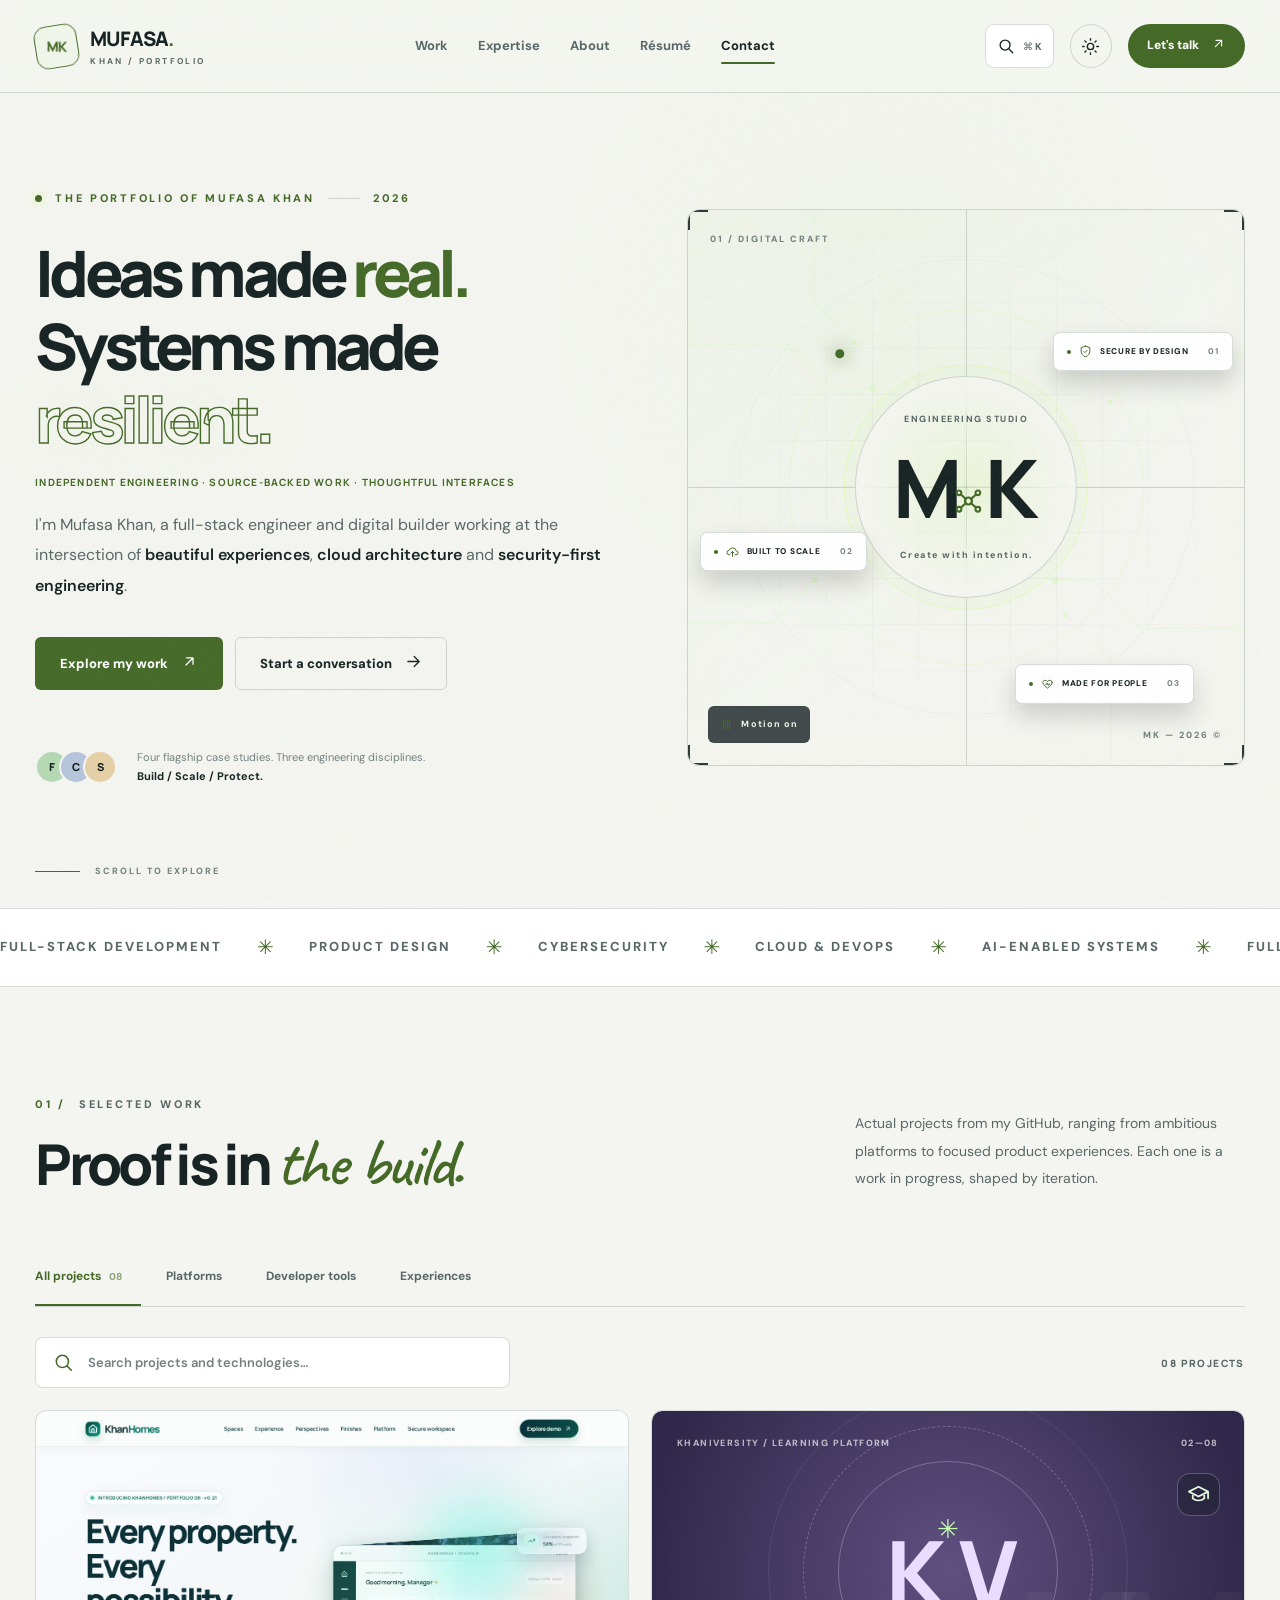
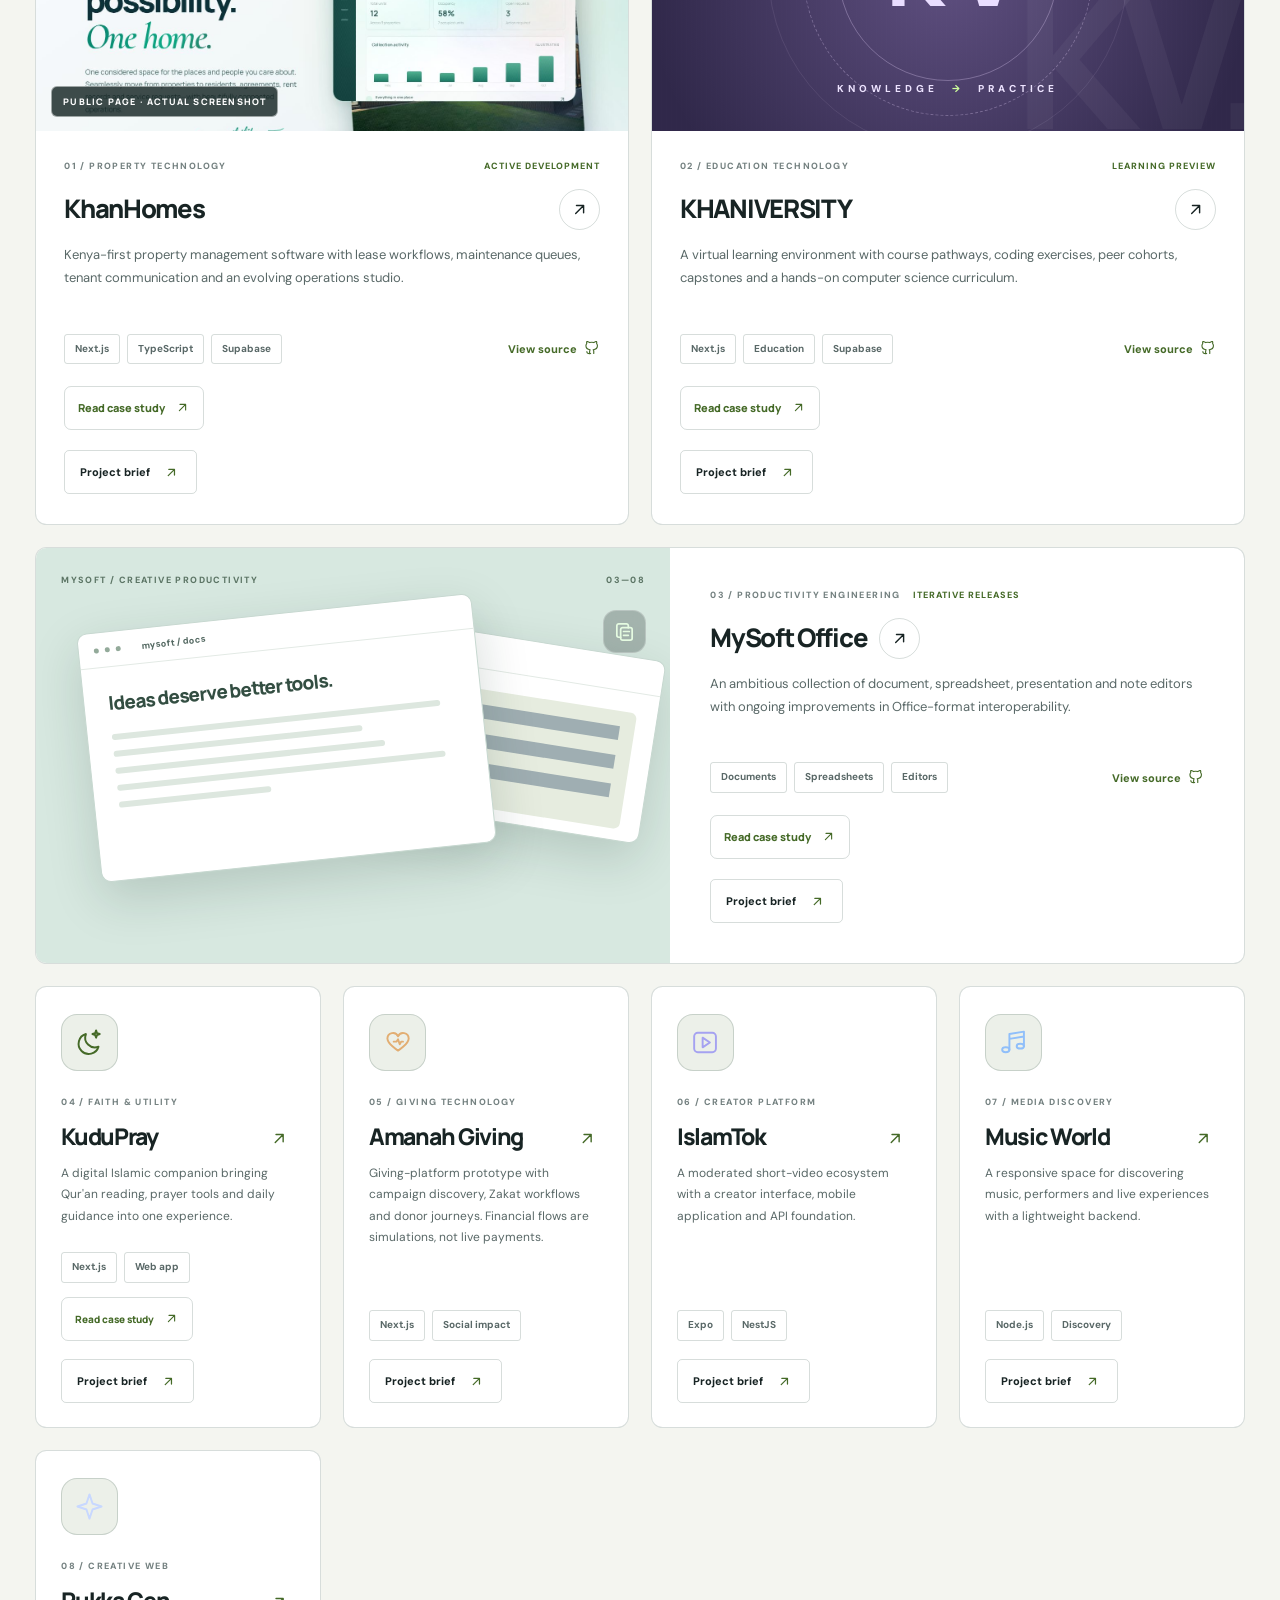
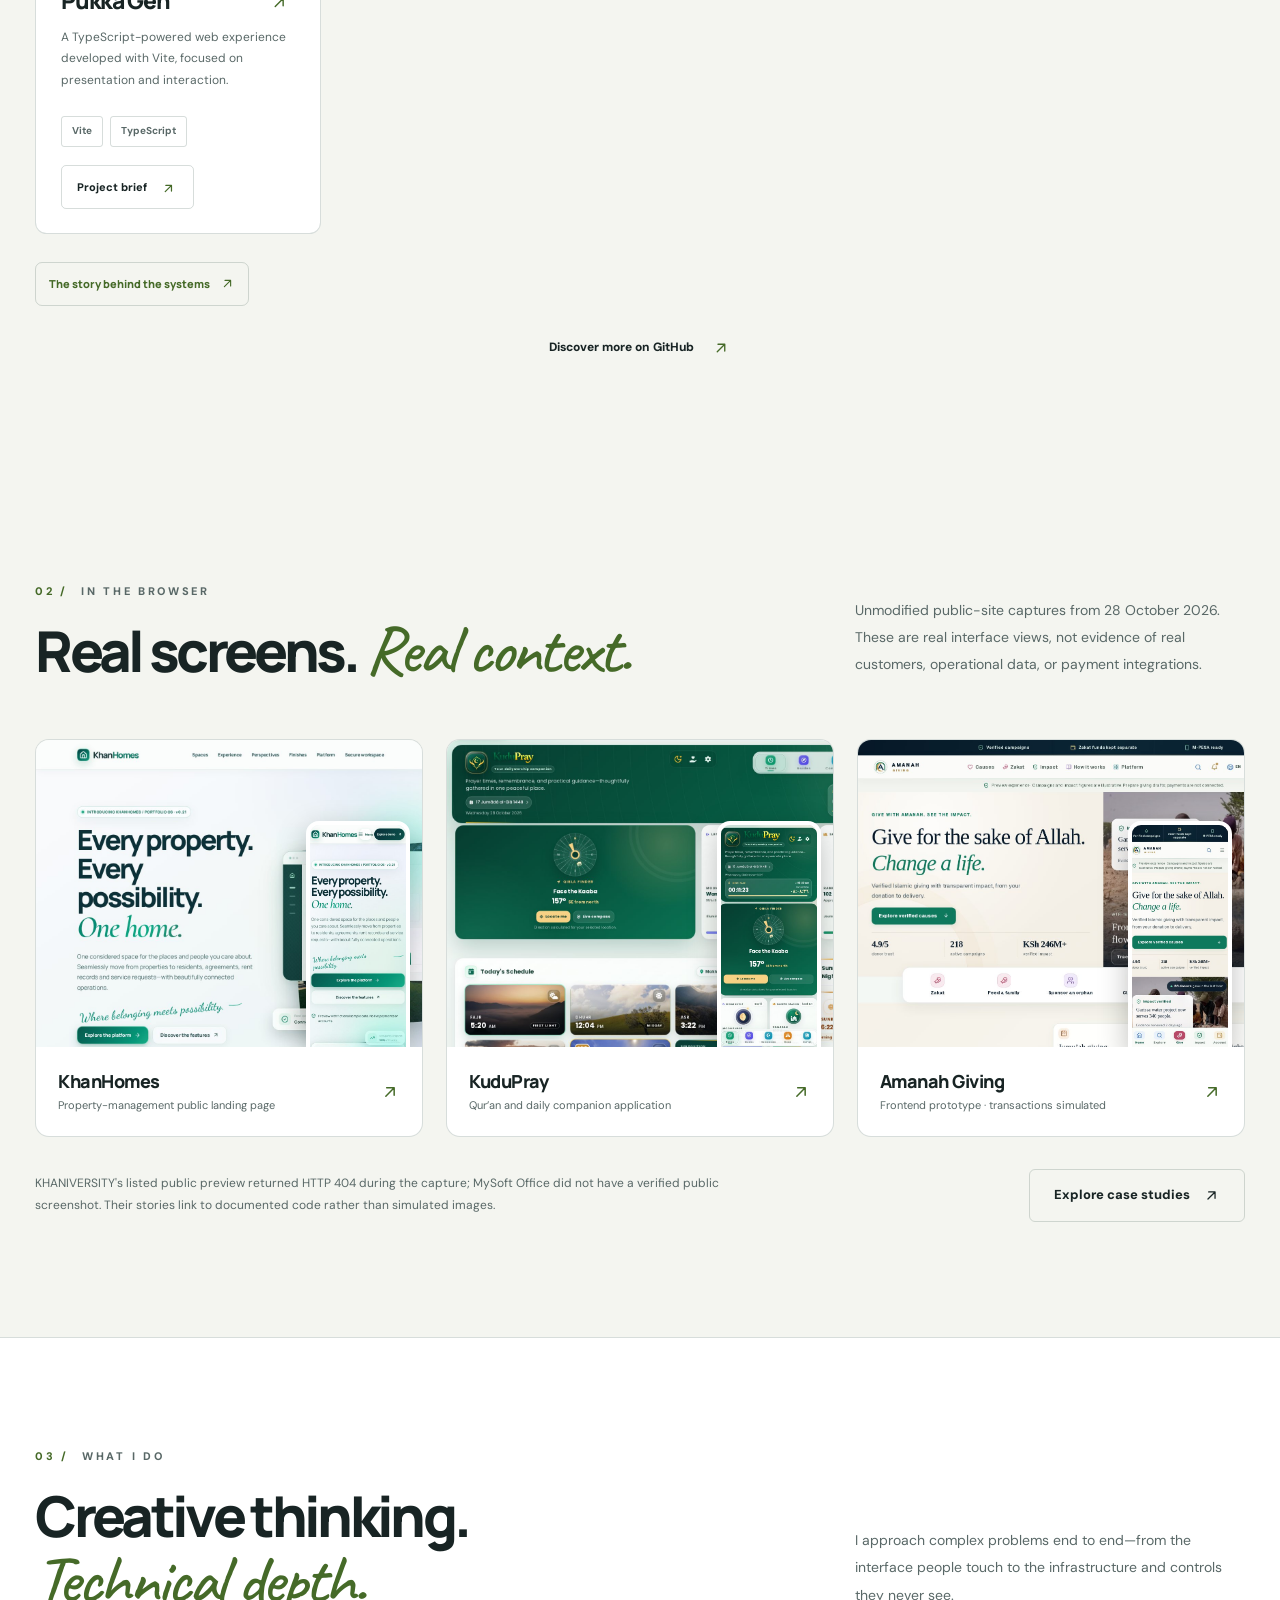
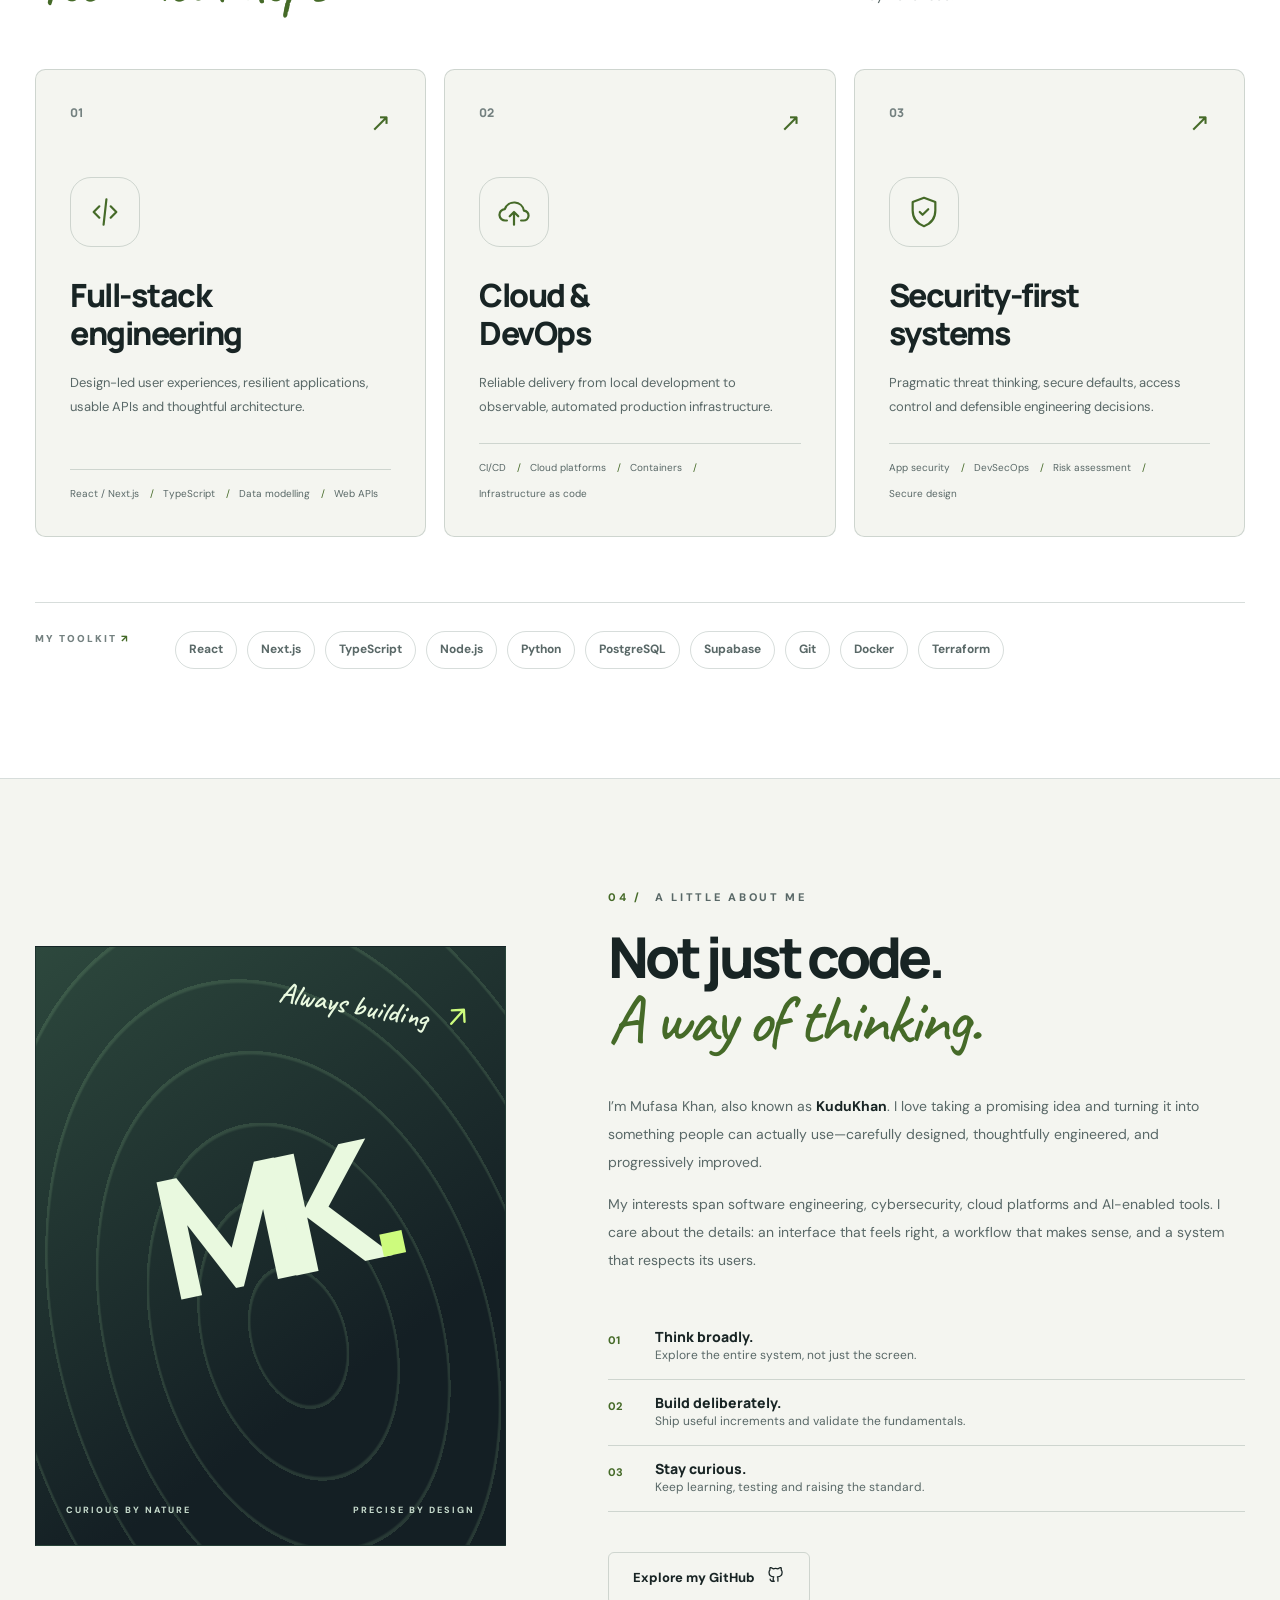
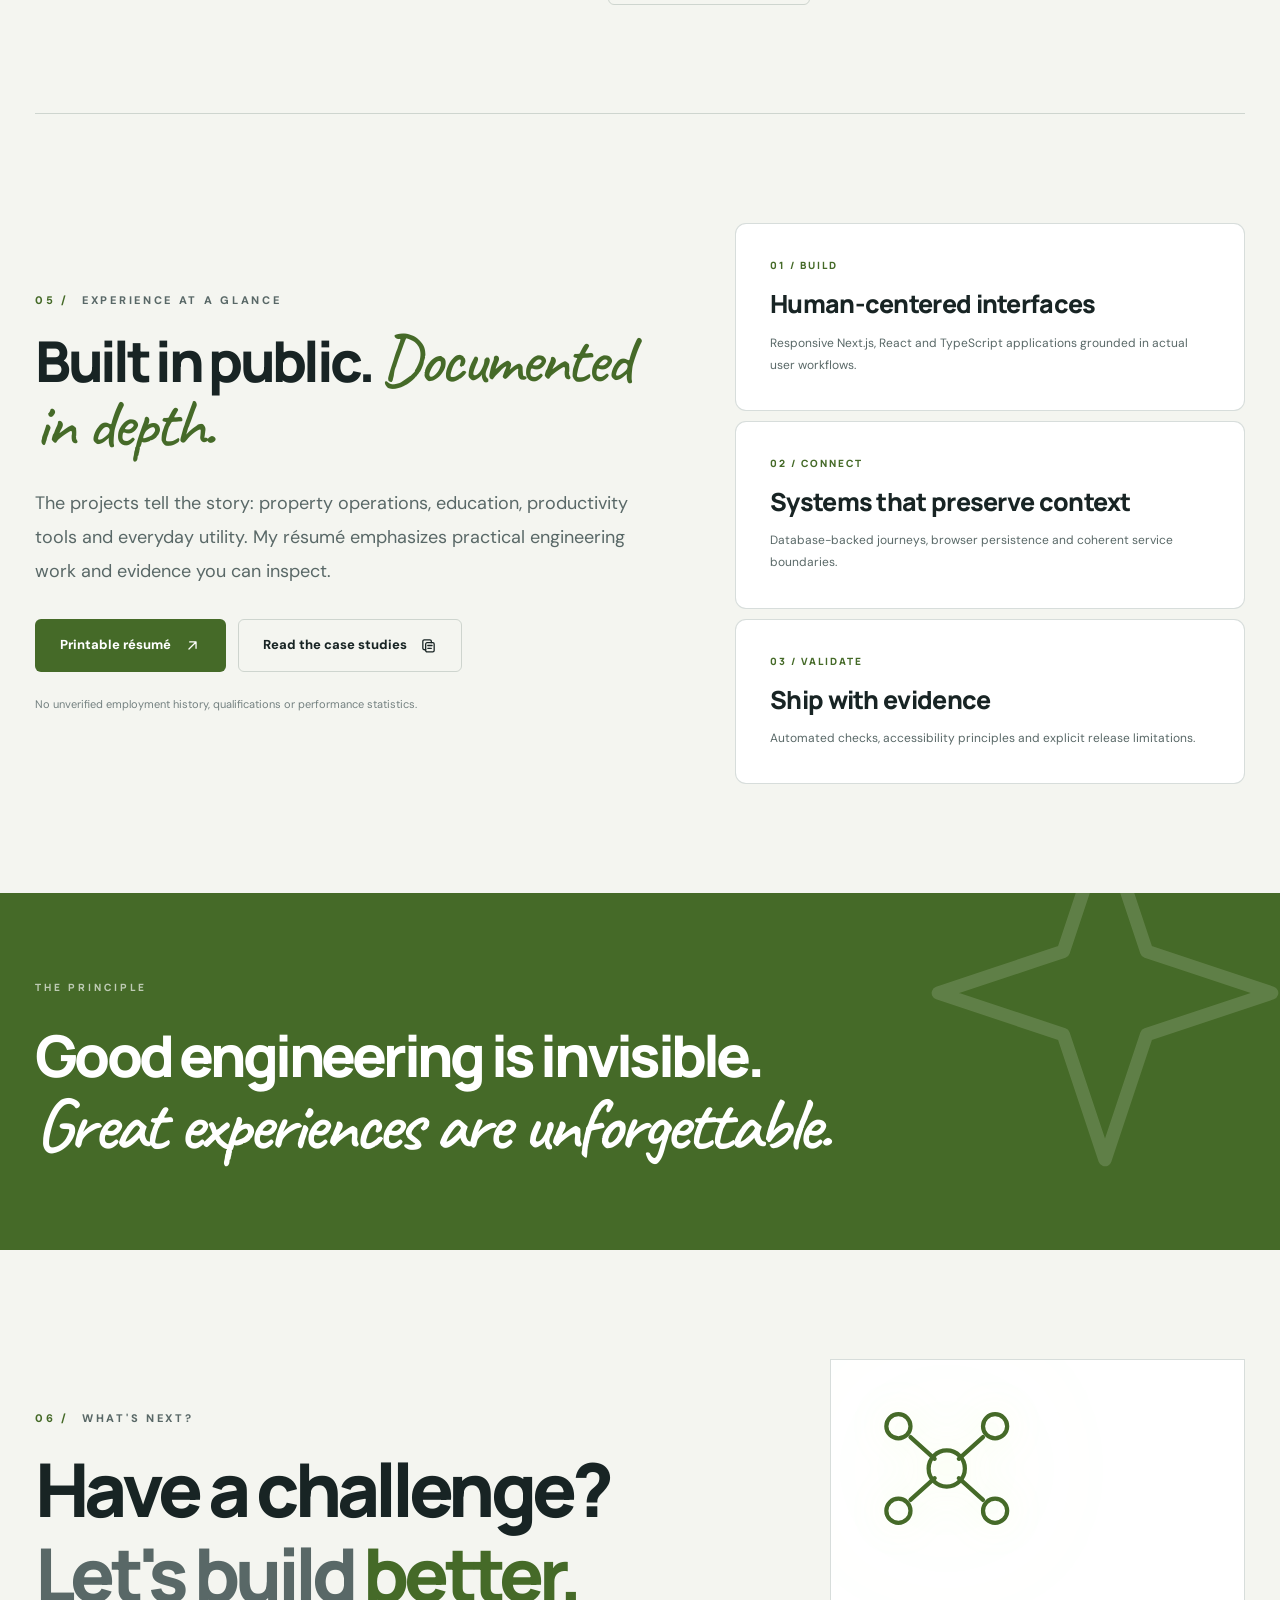
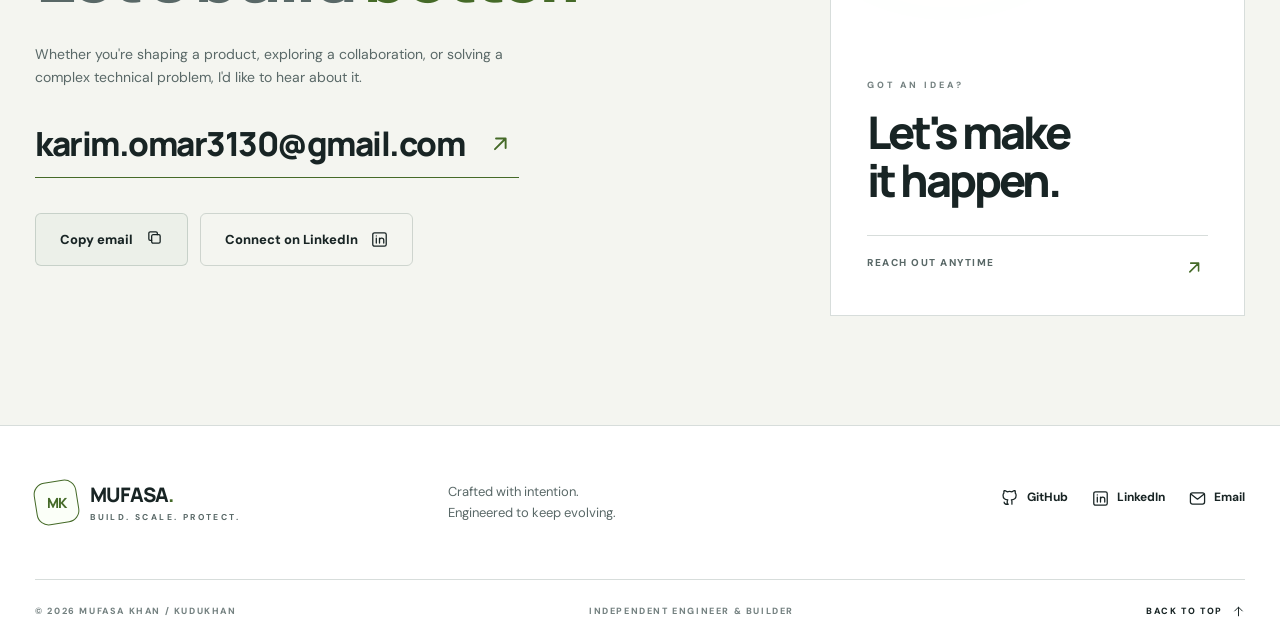
==== commit 508fb46a: "feat: add real public screenshots, case-study links and résumé story to portfolio" ====
--- a/index.html
+++ b/index.html
@@ -39,7 +39,7 @@
         <span class="brand-copy"><strong>MUFASA<span class="brand-dot">.</span></strong><small>KHAN / PORTFOLIO</small></span>
       </a>
       <nav class="desktop-nav" aria-label="Main navigation">
-        <a href="#work">Work</a><a href="#expertise">Expertise</a><a href="#about">About</a><a href="#contact">Contact</a>
+        <a href="#work">Work</a><a href="#expertise">Expertise</a><a href="#about">About</a><a href="#resume">Résumé</a><a href="#contact">Contact</a>
       </nav>
       <div class="header-actions">
         <button class="icon-button quick-nav-trigger" id="quick-nav-trigger" type="button" aria-label="Open navigation and project search" aria-haspopup="dialog" aria-controls="command-dialog" title="Quick navigation Ctrl or Command K">
@@ -57,7 +57,8 @@
       <a href="#work"><span class="mobile-link-label"><svg class="ui-icon" viewBox="0 0 24 24" fill="none" stroke="currentColor" stroke-width="1.8" stroke-linecap="round" stroke-linejoin="round" aria-hidden="true"><use href="/assets/icons.svg#icon-files"></use></svg> Selected work</span><span class="mobile-link-tail">01 <svg class="ui-icon" viewBox="0 0 24 24" fill="none" stroke="currentColor" stroke-width="1.8" stroke-linecap="round" stroke-linejoin="round" aria-hidden="true"><use href="/assets/icons.svg#icon-arrow-up-right"></use></svg></span></a>
       <a href="#expertise"><span class="mobile-link-label"><svg class="ui-icon" viewBox="0 0 24 24" fill="none" stroke="currentColor" stroke-width="1.8" stroke-linecap="round" stroke-linejoin="round" aria-hidden="true"><use href="/assets/icons.svg#icon-code"></use></svg> Expertise</span><span class="mobile-link-tail">02 <svg class="ui-icon" viewBox="0 0 24 24" fill="none" stroke="currentColor" stroke-width="1.8" stroke-linecap="round" stroke-linejoin="round" aria-hidden="true"><use href="/assets/icons.svg#icon-arrow-up-right"></use></svg></span></a>
       <a href="#about"><span class="mobile-link-label"><svg class="ui-icon" viewBox="0 0 24 24" fill="none" stroke="currentColor" stroke-width="1.8" stroke-linecap="round" stroke-linejoin="round" aria-hidden="true"><use href="/assets/icons.svg#icon-compass"></use></svg> About</span><span class="mobile-link-tail">03 <svg class="ui-icon" viewBox="0 0 24 24" fill="none" stroke="currentColor" stroke-width="1.8" stroke-linecap="round" stroke-linejoin="round" aria-hidden="true"><use href="/assets/icons.svg#icon-arrow-up-right"></use></svg></span></a>
-      <a href="#contact"><span class="mobile-link-label"><svg class="ui-icon" viewBox="0 0 24 24" fill="none" stroke="currentColor" stroke-width="1.8" stroke-linecap="round" stroke-linejoin="round" aria-hidden="true"><use href="/assets/icons.svg#icon-mail"></use></svg> Get in touch</span><span class="mobile-link-tail">04 <svg class="ui-icon" viewBox="0 0 24 24" fill="none" stroke="currentColor" stroke-width="1.8" stroke-linecap="round" stroke-linejoin="round" aria-hidden="true"><use href="/assets/icons.svg#icon-arrow-up-right"></use></svg></span></a>
+      <a href="#resume"><span class="mobile-link-label"><svg class="ui-icon" viewBox="0 0 24 24" fill="none" stroke="currentColor" stroke-width="1.8" stroke-linecap="round" stroke-linejoin="round" aria-hidden="true"><use href="/assets/icons.svg#icon-files"></use></svg> Résumé</span><span class="mobile-link-tail">05 <svg class="ui-icon" viewBox="0 0 24 24" fill="none" stroke="currentColor" stroke-width="1.8" stroke-linecap="round" stroke-linejoin="round" aria-hidden="true"><use href="/assets/icons.svg#icon-arrow-up-right"></use></svg></span></a>
+      <a href="#contact"><span class="mobile-link-label"><svg class="ui-icon" viewBox="0 0 24 24" fill="none" stroke="currentColor" stroke-width="1.8" stroke-linecap="round" stroke-linejoin="round" aria-hidden="true"><use href="/assets/icons.svg#icon-mail"></use></svg> Get in touch</span><span class="mobile-link-tail">06 <svg class="ui-icon" viewBox="0 0 24 24" fill="none" stroke="currentColor" stroke-width="1.8" stroke-linecap="round" stroke-linejoin="round" aria-hidden="true"><use href="/assets/icons.svg#icon-arrow-up-right"></use></svg></span></a>
     </nav>
   </header>
   <main id="main">
@@ -66,14 +67,14 @@
       <div class="hero-copy">
         <p class="eyebrow"><span class="pulse-dot"></span> THE PORTFOLIO OF MUFASA KHAN <span class="eyebrow-line"></span> 2026</p>
         <h1 id="hero-heading">Ideas made <em>real.</em><br><span>Systems made</span><br><span class="outlined-word">resilient.</span></h1>
-        <p class="hero-description">I'm Mufasa Khan, a full-stack engineer and digital builder working at the intersection of <strong>beautiful experiences</strong>, <strong>cloud architecture</strong> and <strong>security-first engineering</strong>.</p>
+        <p class="hero-strap">Independent engineering · source-backed work · thoughtful interfaces</p><p class="hero-description">I'm Mufasa Khan, a full-stack engineer and digital builder working at the intersection of <strong>beautiful experiences</strong>, <strong>cloud architecture</strong> and <strong>security-first engineering</strong>.</p>
         <div class="hero-buttons">
           <a href="#work" class="button primary">Explore my work <span class="arrow-up" aria-hidden="true"><svg class="ui-icon" viewBox="0 0 24 24" fill="none" stroke="currentColor" stroke-width="1.8" stroke-linecap="round" stroke-linejoin="round" aria-hidden="true"><use href="/assets/icons.svg#icon-arrow-up-right"></use></svg></span></a>
           <a href="#contact" class="button ghost">Start a conversation <span aria-hidden="true"><svg class="ui-icon" viewBox="0 0 24 24" fill="none" stroke="currentColor" stroke-width="1.8" stroke-linecap="round" stroke-linejoin="round" aria-hidden="true"><use href="/assets/icons.svg#icon-arrow-right"></use></svg></span></a>
         </div>
         <div class="hero-foot">
           <div class="avatars" aria-hidden="true"><span>F</span><span>C</span><span>S</span></div>
-          <p>One mindset. Three disciplines.<br><strong>Build / Scale / Protect.</strong></p>
+          <p>Four flagship case studies. Three engineering disciplines.<br><strong>Build / Scale / Protect.</strong></p>
         </div>
       </div>
       <div class="hero-art" aria-label="Abstract illustration of interconnected engineering systems">
@@ -113,26 +114,24 @@
       <p class="sr-only" id="project-filter-status" role="status" aria-live="polite" aria-atomic="true">Showing all 8 projects</p>
       <div class="projects-grid" id="projects-grid">
         <article class="project-card featured project-homes" data-category="platform" data-project="khanhomes" id="project-khanhomes">
-          <div class="project-visual visual-homes"><div class="visual-project-icon" aria-hidden="true"><svg class="ui-icon" viewBox="0 0 24 24" fill="none" stroke="currentColor" stroke-width="1.8" stroke-linecap="round" stroke-linejoin="round" aria-hidden="true"><use href="/assets/icons.svg#icon-house"></use></svg></div><div class="visual-grain"></div><div class="visual-topline"><span>KHANHOMES / CONCEPT UI</span><span>01—08</span></div>
-            <div class="mock-window"><div class="mock-sidebar"><span class="mock-square">K</span><span class="mock-line"></span><span class="mock-line short"></span><span class="mock-line"></span></div><div class="mock-body"><div class="mock-row"><strong>Portfolio overview</strong><span>◌ ◌ ◌</span></div><div class="mock-metrics" aria-label="Illustrative, not actual property data"><span><b>PROPERTIES</b><em>24</em></span><span><b>LEASES</b><em>18</em></span><span><b>REQUESTS</b><em>06</em></span></div><div class="mock-chart"><div></div><div></div><div></div><div></div><div></div><div></div><div></div></div></div></div>
-            <div class="visual-watermark">KH.</div>
-          </div>
-          <div class="project-content"><div class="project-meta"><span>01 / PROPERTY TECHNOLOGY</span><span class="status">ACTIVE DEVELOPMENT</span></div><div class="project-heading"><h3>KhanHomes</h3><a class="round-link" href="https://khanhomes.vercel.app/" target="_blank" rel="noopener noreferrer" aria-label="Visit KhanHomes website"><svg class="ui-icon" viewBox="0 0 24 24" fill="none" stroke="currentColor" stroke-width="1.8" stroke-linecap="round" stroke-linejoin="round" aria-hidden="true"><use href="/assets/icons.svg#icon-arrow-up-right"></use></svg></a></div><p>Kenya-first property management software with lease workflows, maintenance queues, tenant communication and an evolving operations studio.</p><div class="project-foot"><div class="tags"><span>Next.js</span><span>TypeScript</span><span>Supabase</span></div><a href="https://github.com/KuduKhan/khanhomes" target="_blank" rel="noopener noreferrer" class="text-link">View source <svg class="ui-icon" viewBox="0 0 24 24" fill="none" stroke="currentColor" stroke-width="1.8" stroke-linecap="round" stroke-linejoin="round" aria-hidden="true"><use href="/assets/icons.svg#icon-github"></use></svg></a></div></div>
+          <div class="project-visual visual-homes actual-visual"><img class="actual-preview" width="1440" height="900" loading="lazy" decoding="async" src="/assets/showcase/khanhomes-desktop.jpg" alt="Actual screenshot of the public KhanHomes homepage, October 2026"><span class="actual-caption">PUBLIC PAGE · ACTUAL SCREENSHOT</span></div>
+  <div class="project-content"><div class="project-meta"><span>01 / PROPERTY TECHNOLOGY</span><span class="status">ACTIVE DEVELOPMENT</span></div><div class="project-heading"><h3>KhanHomes</h3><a class="round-link" href="https://khanhomes.vercel.app/" target="_blank" rel="noopener noreferrer" aria-label="Visit KhanHomes website"><svg class="ui-icon" viewBox="0 0 24 24" fill="none" stroke="currentColor" stroke-width="1.8" stroke-linecap="round" stroke-linejoin="round" aria-hidden="true"><use href="/assets/icons.svg#icon-arrow-up-right"></use></svg></a></div><p>Kenya-first property management software with lease workflows, maintenance queues, tenant communication and an evolving operations studio.</p><div class="project-foot"><div class="tags"><span>Next.js</span><span>TypeScript</span><span>Supabase</span></div><a href="https://github.com/KuduKhan/khanhomes" target="_blank" rel="noopener noreferrer" class="text-link">View source <svg class="ui-icon" viewBox="0 0 24 24" fill="none" stroke="currentColor" stroke-width="1.8" stroke-linecap="round" stroke-linejoin="round" aria-hidden="true"><use href="/assets/icons.svg#icon-github"></use></svg></a></div><a class="case-detail-link" href="/case-studies/khanhomes.html">Read case study <svg class="ui-icon" viewBox="0 0 24 24" fill="none" stroke="currentColor" stroke-width="1.8" stroke-linecap="round" stroke-linejoin="round" aria-hidden="true"><use href="/assets/icons.svg#icon-arrow-up-right"></use></svg></a></div>
         </article>
         <article class="project-card featured project-uni" data-category="platform" data-project="khaniversity-platform" id="project-khaniversity-platform">
           <div class="project-visual visual-uni"><div class="visual-project-icon" aria-hidden="true"><svg class="ui-icon" viewBox="0 0 24 24" fill="none" stroke="currentColor" stroke-width="1.8" stroke-linecap="round" stroke-linejoin="round" aria-hidden="true"><use href="/assets/icons.svg#icon-graduate"></use></svg></div><div class="visual-grain"></div><div class="visual-topline"><span>KHANIVERSITY / LEARNING PLATFORM</span><span>02—08</span></div>
             <div class="uni-art"><div class="uni-ring ring-a"></div><div class="uni-ring ring-b"></div><div class="uni-ring ring-c"></div><div class="uni-seal">K<span>✳</span>V</div><div class="uni-caption">KNOWLEDGE <span>→</span> PRACTICE</div></div>
             <div class="visual-watermark">KV.</div>
           </div>
-          <div class="project-content"><div class="project-meta"><span>02 / EDUCATION TECHNOLOGY</span><span class="status">LEARNING PREVIEW</span></div><div class="project-heading"><h3>KHANIVERSITY</h3><a class="round-link" href="https://github.com/KuduKhan/khaniversity-platform" target="_blank" rel="noopener noreferrer" aria-label="Explore KHANIVERSITY on GitHub"><svg class="ui-icon" viewBox="0 0 24 24" fill="none" stroke="currentColor" stroke-width="1.8" stroke-linecap="round" stroke-linejoin="round" aria-hidden="true"><use href="/assets/icons.svg#icon-arrow-up-right"></use></svg></a></div><p>A virtual learning environment with course pathways, coding exercises, peer cohorts, capstones and a hands-on computer science curriculum.</p><div class="project-foot"><div class="tags"><span>Next.js</span><span>Education</span><span>Supabase</span></div><a href="https://github.com/KuduKhan/khaniversity-platform" target="_blank" rel="noopener noreferrer" class="text-link">View source <svg class="ui-icon" viewBox="0 0 24 24" fill="none" stroke="currentColor" stroke-width="1.8" stroke-linecap="round" stroke-linejoin="round" aria-hidden="true"><use href="/assets/icons.svg#icon-github"></use></svg></a></div></div>
+          <div class="project-content"><div class="project-meta"><span>02 / EDUCATION TECHNOLOGY</span><span class="status">LEARNING PREVIEW</span></div><div class="project-heading"><h3>KHANIVERSITY</h3><a class="round-link" href="https://github.com/KuduKhan/khaniversity-platform" target="_blank" rel="noopener noreferrer" aria-label="Explore KHANIVERSITY on GitHub"><svg class="ui-icon" viewBox="0 0 24 24" fill="none" stroke="currentColor" stroke-width="1.8" stroke-linecap="round" stroke-linejoin="round" aria-hidden="true"><use href="/assets/icons.svg#icon-arrow-up-right"></use></svg></a></div><p>A virtual learning environment with course pathways, coding exercises, peer cohorts, capstones and a hands-on computer science curriculum.</p><div class="project-foot"><div class="tags"><span>Next.js</span><span>Education</span><span>Supabase</span></div><a href="https://github.com/KuduKhan/khaniversity-platform" target="_blank" rel="noopener noreferrer" class="text-link">View source <svg class="ui-icon" viewBox="0 0 24 24" fill="none" stroke="currentColor" stroke-width="1.8" stroke-linecap="round" stroke-linejoin="round" aria-hidden="true"><use href="/assets/icons.svg#icon-github"></use></svg></a></div><a class="case-detail-link" href="/case-studies/khaniversity.html">Read case study <svg class="ui-icon" viewBox="0 0 24 24" fill="none" stroke="currentColor" stroke-width="1.8" stroke-linecap="round" stroke-linejoin="round" aria-hidden="true"><use href="/assets/icons.svg#icon-arrow-up-right"></use></svg></a></div>
         </article>
         <article class="project-card wide project-office" data-category="tools" data-project="mysoft-office" id="project-mysoft-office">
           <div class="project-visual visual-office"><div class="visual-project-icon" aria-hidden="true"><svg class="ui-icon" viewBox="0 0 24 24" fill="none" stroke="currentColor" stroke-width="1.8" stroke-linecap="round" stroke-linejoin="round" aria-hidden="true"><use href="/assets/icons.svg#icon-files"></use></svg></div><div class="visual-topline"><span>MYSOFT / CREATIVE PRODUCTIVITY</span><span>03—08</span></div><div class="office-art"><div class="office-window office-back"><div class="fake-top"></div><div class="fake-slide"><span></span><span></span><span></span></div></div><div class="office-window office-front"><div class="fake-top"><i></i><i></i><i></i><span>mysoft / docs</span></div><div class="doc-article"><b>Ideas deserve better tools.</b><span class="doc-line long"></span><span class="doc-line"></span><span class="doc-line medium"></span><span class="doc-line long"></span><span class="doc-line short"></span></div></div></div></div>
-          <div class="project-content"><div class="project-meta"><span>03 / PRODUCTIVITY ENGINEERING</span><span class="status">ITERATIVE RELEASES</span></div><div class="project-heading"><h3>MySoft Office</h3><a class="round-link" href="https://github.com/KuduKhan/mysoft-office" target="_blank" rel="noopener noreferrer" aria-label="Explore MySoft Office on GitHub"><svg class="ui-icon" viewBox="0 0 24 24" fill="none" stroke="currentColor" stroke-width="1.8" stroke-linecap="round" stroke-linejoin="round" aria-hidden="true"><use href="/assets/icons.svg#icon-arrow-up-right"></use></svg></a></div><p>An ambitious collection of document, spreadsheet, presentation and note editors with ongoing improvements in Office-format interoperability.</p><div class="project-foot"><div class="tags"><span>Documents</span><span>Spreadsheets</span><span>Editors</span></div><a href="https://github.com/KuduKhan/mysoft-office" target="_blank" rel="noopener noreferrer" class="text-link">View source <svg class="ui-icon" viewBox="0 0 24 24" fill="none" stroke="currentColor" stroke-width="1.8" stroke-linecap="round" stroke-linejoin="round" aria-hidden="true"><use href="/assets/icons.svg#icon-github"></use></svg></a></div></div>
+          <div class="project-content"><div class="project-meta"><span>03 / PRODUCTIVITY ENGINEERING</span><span class="status">ITERATIVE RELEASES</span></div><div class="project-heading"><h3>MySoft Office</h3><a class="round-link" href="https://github.com/KuduKhan/mysoft-office" target="_blank" rel="noopener noreferrer" aria-label="Explore MySoft Office on GitHub"><svg class="ui-icon" viewBox="0 0 24 24" fill="none" stroke="currentColor" stroke-width="1.8" stroke-linecap="round" stroke-linejoin="round" aria-hidden="true"><use href="/assets/icons.svg#icon-arrow-up-right"></use></svg></a></div><p>An ambitious collection of document, spreadsheet, presentation and note editors with ongoing improvements in Office-format interoperability.</p><div class="project-foot"><div class="tags"><span>Documents</span><span>Spreadsheets</span><span>Editors</span></div><a href="https://github.com/KuduKhan/mysoft-office" target="_blank" rel="noopener noreferrer" class="text-link">View source <svg class="ui-icon" viewBox="0 0 24 24" fill="none" stroke="currentColor" stroke-width="1.8" stroke-linecap="round" stroke-linejoin="round" aria-hidden="true"><use href="/assets/icons.svg#icon-github"></use></svg></a></div><a class="case-detail-link" href="/case-studies/mysoft-office.html">Read case study <svg class="ui-icon" viewBox="0 0 24 24" fill="none" stroke="currentColor" stroke-width="1.8" stroke-linecap="round" stroke-linejoin="round" aria-hidden="true"><use href="/assets/icons.svg#icon-arrow-up-right"></use></svg></a></div>
         </article>
         <article class="project-card compact" data-category="experience" data-project="kudupray-frontend" id="project-kudupray-frontend">
           <div class="compact-icon icon-pray" aria-hidden="true"><svg class="ui-icon" viewBox="0 0 24 24" fill="none" stroke="currentColor" stroke-width="1.8" stroke-linecap="round" stroke-linejoin="round" aria-hidden="true"><use href="/assets/icons.svg#icon-moon-star"></use></svg></div><div class="project-meta"><span>04 / FAITH &amp; UTILITY</span></div><h3>KuduPray <a href="https://github.com/KuduKhan/kudupray-frontend" aria-label="KuduPray GitHub repository" target="_blank" rel="noopener noreferrer"><svg class="ui-icon" viewBox="0 0 24 24" fill="none" stroke="currentColor" stroke-width="1.8" stroke-linecap="round" stroke-linejoin="round" aria-hidden="true"><use href="/assets/icons.svg#icon-arrow-up-right"></use></svg></a></h3><p>A digital Islamic companion bringing Qur'an reading, prayer tools and daily guidance into one experience.</p><div class="tags"><span>Next.js</span><span>Web app</span></div>
-        </article>
+        <a class="case-detail-link" href="/case-studies/kudupray.html">Read case study <svg class="ui-icon" viewBox="0 0 24 24" fill="none" stroke="currentColor" stroke-width="1.8" stroke-linecap="round" stroke-linejoin="round" aria-hidden="true"><use href="/assets/icons.svg#icon-arrow-up-right"></use></svg></a>
+</article>
         <article class="project-card compact" data-category="platform" data-project="amanah-giving-Frontend" id="project-amanah-giving-frontend">
           <div class="compact-icon icon-amanah" aria-hidden="true"><svg class="ui-icon" viewBox="0 0 24 24" fill="none" stroke="currentColor" stroke-width="1.8" stroke-linecap="round" stroke-linejoin="round" aria-hidden="true"><use href="/assets/icons.svg#icon-heart"></use></svg></div><div class="project-meta"><span>05 / GIVING TECHNOLOGY</span></div><h3>Amanah Giving <a href="https://github.com/KuduKhan/amanah-giving-Frontend" aria-label="Amanah Giving GitHub repository" target="_blank" rel="noopener noreferrer"><svg class="ui-icon" viewBox="0 0 24 24" fill="none" stroke="currentColor" stroke-width="1.8" stroke-linecap="round" stroke-linejoin="round" aria-hidden="true"><use href="/assets/icons.svg#icon-arrow-up-right"></use></svg></a></h3><p>Giving-platform prototype with campaign discovery, Zakat workflows and donor journeys. Financial flows are simulations, not live payments.</p><div class="tags"><span>Next.js</span><span>Social impact</span></div>
         </article>
@@ -146,11 +145,19 @@
           <div class="compact-icon icon-pukka" aria-hidden="true"><svg class="ui-icon" viewBox="0 0 24 24" fill="none" stroke="currentColor" stroke-width="1.8" stroke-linecap="round" stroke-linejoin="round" aria-hidden="true"><use href="/assets/icons.svg#icon-spark"></use></svg></div><div class="project-meta"><span>08 / CREATIVE WEB</span></div><h3>Pukka Gen <a href="https://github.com/KuduKhan/pukka-gen" aria-label="Pukka Gen GitHub repository" target="_blank" rel="noopener noreferrer"><svg class="ui-icon" viewBox="0 0 24 24" fill="none" stroke="currentColor" stroke-width="1.8" stroke-linecap="round" stroke-linejoin="round" aria-hidden="true"><use href="/assets/icons.svg#icon-arrow-up-right"></use></svg></a></h3><p>A TypeScript-powered web experience developed with Vite, focused on presentation and interaction.</p><div class="tags"><span>Vite</span><span>TypeScript</span></div>
         </article>
       </div>
+      <a class="featured-case-link" href="/case-studies/">The story behind the systems <svg class="ui-icon" viewBox="0 0 24 24" fill="none" stroke="currentColor" stroke-width="1.8" stroke-linecap="round" stroke-linejoin="round" aria-hidden="true"><use href="/assets/icons.svg#icon-arrow-up-right"></use></svg></a>
       <a class="all-work-link" href="https://github.com/KuduKhan?tab=repositories" target="_blank" rel="noopener noreferrer">Discover more on GitHub <span><svg class="ui-icon" viewBox="0 0 24 24" fill="none" stroke="currentColor" stroke-width="1.8" stroke-linecap="round" stroke-linejoin="round" aria-hidden="true"><use href="/assets/icons.svg#icon-arrow-up-right"></use></svg></span></a>
     </section>
-    <section id="expertise" class="section expertise-section" aria-labelledby="expertise-title">
+<section id="screenshots" class="section shell evidence-section" aria-labelledby="evidence-title">
+<div class="section-top"><div><p class="kicker"><span>02 / </span> IN THE BROWSER</p><h2 id="evidence-title">Real screens. <span class="serif-accent">Real context.</span></h2></div><p class="section-intro">Unmodified public-site captures from 28 October 2026. These are real interface views, not evidence of real customers, operational data, or payment integrations.</p></div>
+<div class="evidence-grid">
+<a class="evidence-tile" href="https://khanhomes.vercel.app/" target="_blank" rel="noopener noreferrer"><div class="evidence-picture"><img class="evidence-desktop" loading="lazy" decoding="async" src="/assets/showcase/khanhomes-desktop.jpg" width="1440" height="900" alt="Actual desktop capture of KhanHomes homepage"><img class="evidence-phone" loading="lazy" decoding="async" src="/assets/showcase/khanhomes-mobile.jpg" width="390" height="844" alt="Actual phone capture of KhanHomes homepage"></div><div class="evidence-meta"><span><strong>KhanHomes</strong><small>Property-management public landing page</small></span><svg class="ui-icon" viewBox="0 0 24 24" fill="none" stroke="currentColor" stroke-width="1.8" stroke-linecap="round" stroke-linejoin="round" aria-hidden="true"><use href="/assets/icons.svg#icon-arrow-up-right"></use></svg></div></a>
+<a class="evidence-tile" href="https://kudupray.vercel.app/" target="_blank" rel="noopener noreferrer"><div class="evidence-picture"><img class="evidence-desktop" loading="lazy" decoding="async" src="/assets/showcase/kudupray-desktop.jpg" width="1440" height="900" alt="Actual desktop capture of KuduPray homepage"><img class="evidence-phone" loading="lazy" decoding="async" src="/assets/showcase/kudupray-mobile.jpg" width="390" height="844" alt="Actual phone capture of KuduPray homepage"></div><div class="evidence-meta"><span><strong>KuduPray</strong><small>Qur’an and daily companion application</small></span><svg class="ui-icon" viewBox="0 0 24 24" fill="none" stroke="currentColor" stroke-width="1.8" stroke-linecap="round" stroke-linejoin="round" aria-hidden="true"><use href="/assets/icons.svg#icon-arrow-up-right"></use></svg></div></a>
+<a class="evidence-tile" href="https://amanahgiving.vercel.app/" target="_blank" rel="noopener noreferrer"><div class="evidence-picture"><img class="evidence-desktop" loading="lazy" decoding="async" src="/assets/showcase/amanah-desktop.jpg" width="1440" height="900" alt="Actual desktop capture of Amanah Giving homepage"><img class="evidence-phone" loading="lazy" decoding="async" src="/assets/showcase/amanah-mobile.jpg" width="390" height="844" alt="Actual phone capture of Amanah Giving homepage"></div><div class="evidence-meta"><span><strong>Amanah Giving</strong><small>Frontend prototype · transactions simulated</small></span><svg class="ui-icon" viewBox="0 0 24 24" fill="none" stroke="currentColor" stroke-width="1.8" stroke-linecap="round" stroke-linejoin="round" aria-hidden="true"><use href="/assets/icons.svg#icon-arrow-up-right"></use></svg></div></a>
+</div><div class="evidence-follow"><p>KHANIVERSITY's listed public preview returned HTTP 404 during the capture; MySoft Office did not have a verified public screenshot. Their stories link to documented code rather than simulated images.</p><a href="/case-studies/" class="button outline">Explore case studies <svg class="ui-icon" viewBox="0 0 24 24" fill="none" stroke="currentColor" stroke-width="1.8" stroke-linecap="round" stroke-linejoin="round" aria-hidden="true"><use href="/assets/icons.svg#icon-arrow-up-right"></use></svg></a></div>
+</section>    <section id="expertise" class="section expertise-section" aria-labelledby="expertise-title">
       <div class="shell">
-        <div class="section-top"><div><p class="kicker"><span>02 / </span> WHAT I DO</p><h2 id="expertise-title">Creative thinking.<br><span class="serif-accent">Technical depth.</span></h2></div><p class="section-intro">I approach complex problems end to end—from the interface people touch to the infrastructure and controls they never see.</p></div>
+        <div class="section-top"><div><p class="kicker"><span>03 / </span> WHAT I DO</p><h2 id="expertise-title">Creative thinking.<br><span class="serif-accent">Technical depth.</span></h2></div><p class="section-intro">I approach complex problems end to end—from the interface people touch to the infrastructure and controls they never see.</p></div>
         <div class="expertise-grid">
           <article class="expertise-card"><div class="expertise-index">01 <span>↗</span></div><div class="expertise-symbol sym-code" aria-hidden="true"><svg class="ui-icon" viewBox="0 0 24 24" fill="none" stroke="currentColor" stroke-width="1.8" stroke-linecap="round" stroke-linejoin="round" aria-hidden="true"><use href="/assets/icons.svg#icon-code"></use></svg></div><h3>Full-stack<br>engineering</h3><p>Design-led user experiences, resilient applications, usable APIs and thoughtful architecture.</p><div class="capabilities"><span>React / Next.js</span><span>TypeScript</span><span>Data modelling</span><span>Web APIs</span></div></article>
           <article class="expertise-card"><div class="expertise-index">02 <span>↗</span></div><div class="expertise-symbol sym-cloud" aria-hidden="true"><svg class="ui-icon" viewBox="0 0 24 24" fill="none" stroke="currentColor" stroke-width="1.8" stroke-linecap="round" stroke-linejoin="round" aria-hidden="true"><use href="/assets/icons.svg#icon-cloud"></use></svg></div><h3>Cloud &amp;<br>DevOps</h3><p>Reliable delivery from local development to observable, automated production infrastructure.</p><div class="capabilities"><span>CI/CD</span><span>Cloud platforms</span><span>Containers</span><span>Infrastructure as code</span></div></article>
@@ -161,13 +168,13 @@
     </section>
     <section id="about" class="section shell about-section" aria-labelledby="about-title">
       <div class="about-visual"><div class="about-mesh" aria-hidden="true"></div><div class="about-initials" aria-hidden="true">MK<span>.</span></div><div class="about-sticker">Always building <span><svg class="ui-icon" viewBox="0 0 24 24" fill="none" stroke="currentColor" stroke-width="1.8" stroke-linecap="round" stroke-linejoin="round" aria-hidden="true"><use href="/assets/icons.svg#icon-arrow-up-right"></use></svg></span></div><div class="about-footer"><span>CURIOUS BY NATURE</span><span>PRECISE BY DESIGN</span></div></div>
-      <div class="about-copy"><p class="kicker"><span>03 / </span> A LITTLE ABOUT ME</p><h2 id="about-title">Not just code.<br><span class="serif-accent">A way of thinking.</span></h2><p>I’m Mufasa Khan, also known as <strong>KuduKhan</strong>. I love taking a promising idea and turning it into something people can actually use—carefully designed, thoughtfully engineered, and progressively improved.</p><p>My interests span software engineering, cybersecurity, cloud platforms and AI-enabled tools. I care about the details: an interface that feels right, a workflow that makes sense, and a system that respects its users.</p>
+      <div class="about-copy"><p class="kicker"><span>04 / </span> A LITTLE ABOUT ME</p><h2 id="about-title">Not just code.<br><span class="serif-accent">A way of thinking.</span></h2><p>I’m Mufasa Khan, also known as <strong>KuduKhan</strong>. I love taking a promising idea and turning it into something people can actually use—carefully designed, thoughtfully engineered, and progressively improved.</p><p>My interests span software engineering, cybersecurity, cloud platforms and AI-enabled tools. I care about the details: an interface that feels right, a workflow that makes sense, and a system that respects its users.</p>
         <div class="about-values"><div><span>01</span><strong>Think broadly.</strong><small>Explore the entire system, not just the screen.</small></div><div><span>02</span><strong>Build deliberately.</strong><small>Ship useful increments and validate the fundamentals.</small></div><div><span>03</span><strong>Stay curious.</strong><small>Keep learning, testing and raising the standard.</small></div></div>
         <a href="https://github.com/KuduKhan" class="button outline" target="_blank" rel="noopener noreferrer">Explore my GitHub <span><svg class="ui-icon" viewBox="0 0 24 24" fill="none" stroke="currentColor" stroke-width="1.8" stroke-linecap="round" stroke-linejoin="round" aria-hidden="true"><use href="/assets/icons.svg#icon-github"></use></svg></span></a>
       </div>
     </section>
-    <section class="manifesto-section" aria-label="Engineering philosophy"><div class="shell manifesto-inner"><p>THE PRINCIPLE</p><blockquote>Good engineering is invisible.<br><em>Great experiences are unforgettable.</em></blockquote><div class="manifesto-symbol" aria-hidden="true"><svg class="ui-icon" viewBox="0 0 24 24" fill="none" stroke="currentColor" stroke-width="1.8" stroke-linecap="round" stroke-linejoin="round" aria-hidden="true"><use href="/assets/icons.svg#icon-spark"></use></svg></div></div></section>
-    <section id="contact" class="section shell contact-section" aria-labelledby="contact-title"><div class="contact-main"><p class="kicker"><span>04 / </span> WHAT'S NEXT?</p><h2 id="contact-title">Have a challenge?<br><span>Let's build</span> <em>better.</em></h2><p>Whether you're shaping a product, exploring a collaboration, or solving a complex technical problem, I'd like to hear about it.</p><a class="contact-email" href="mailto:karim.omar3130@gmail.com?subject=Let's%20build%20something">karim.omar3130@gmail.com <span><svg class="ui-icon" viewBox="0 0 24 24" fill="none" stroke="currentColor" stroke-width="1.8" stroke-linecap="round" stroke-linejoin="round" aria-hidden="true"><use href="/assets/icons.svg#icon-arrow-up-right"></use></svg></span></a><div class="contact-actions"><button id="copy-email" class="button secondary" type="button" data-email="karim.omar3130@gmail.com">Copy email <span aria-hidden="true"><svg class="ui-icon" viewBox="0 0 24 24" fill="none" stroke="currentColor" stroke-width="1.8" stroke-linecap="round" stroke-linejoin="round" aria-hidden="true"><use href="/assets/icons.svg#icon-copy"></use></svg></span></button><a class="button outline" href="https://www.linkedin.com/in/ommy-theboss-78a7613a4" target="_blank" rel="noopener noreferrer">Connect on LinkedIn <svg class="ui-icon" viewBox="0 0 24 24" fill="none" stroke="currentColor" stroke-width="1.8" stroke-linecap="round" stroke-linejoin="round" aria-hidden="true"><use href="/assets/icons.svg#icon-linkedin"></use></svg></a></div></div><div class="contact-side"><div class="contact-orbit"><svg class="ui-icon" viewBox="0 0 24 24" fill="none" stroke="currentColor" stroke-width="1.8" stroke-linecap="round" stroke-linejoin="round" aria-hidden="true"><use href="/assets/icons.svg#icon-network"></use></svg></div><span>GOT AN IDEA?</span><strong>Let's make<br>it happen.</strong><div class="contact-bottom"><span>REACH OUT ANYTIME</span><span><svg class="ui-icon" viewBox="0 0 24 24" fill="none" stroke="currentColor" stroke-width="1.8" stroke-linecap="round" stroke-linejoin="round" aria-hidden="true"><use href="/assets/icons.svg#icon-arrow-up-right"></use></svg></span></div></div></section>
+<section id="resume" class="section shell resume-section" aria-labelledby="resume-title"><div class="resume-intro"><p class="kicker"><span>05 / </span> EXPERIENCE AT A GLANCE</p><h2 id="resume-title">Built in public. <span class="serif-accent">Documented in depth.</span></h2><p>The projects tell the story: property operations, education, productivity tools and everyday utility. My résumé emphasizes practical engineering work and evidence you can inspect.</p><div class="resume-intro-actions"><a class="button primary" href="/resume.html">Printable résumé <svg class="ui-icon" viewBox="0 0 24 24" fill="none" stroke="currentColor" stroke-width="1.8" stroke-linecap="round" stroke-linejoin="round" aria-hidden="true"><use href="/assets/icons.svg#icon-arrow-up-right"></use></svg></a><a class="button outline" href="/case-studies/">Read the case studies <svg class="ui-icon" viewBox="0 0 24 24" fill="none" stroke="currentColor" stroke-width="1.8" stroke-linecap="round" stroke-linejoin="round" aria-hidden="true"><use href="/assets/icons.svg#icon-files"></use></svg></a></div><small>No unverified employment history, qualifications or performance statistics.</small></div><div class="resume-values"><div><span>01 / BUILD</span><strong>Human-centered interfaces</strong><p>Responsive Next.js, React and TypeScript applications grounded in actual user workflows.</p></div><div><span>02 / CONNECT</span><strong>Systems that preserve context</strong><p>Database-backed journeys, browser persistence and coherent service boundaries.</p></div><div><span>03 / VALIDATE</span><strong>Ship with evidence</strong><p>Automated checks, accessibility principles and explicit release limitations.</p></div></div></section>    <section class="manifesto-section" aria-label="Engineering philosophy"><div class="shell manifesto-inner"><p>THE PRINCIPLE</p><blockquote>Good engineering is invisible.<br><em>Great experiences are unforgettable.</em></blockquote><div class="manifesto-symbol" aria-hidden="true"><svg class="ui-icon" viewBox="0 0 24 24" fill="none" stroke="currentColor" stroke-width="1.8" stroke-linecap="round" stroke-linejoin="round" aria-hidden="true"><use href="/assets/icons.svg#icon-spark"></use></svg></div></div></section>
+    <section id="contact" class="section shell contact-section" aria-labelledby="contact-title"><div class="contact-main"><p class="kicker"><span>06 / </span> WHAT'S NEXT?</p><h2 id="contact-title">Have a challenge?<br><span>Let's build</span> <em>better.</em></h2><p>Whether you're shaping a product, exploring a collaboration, or solving a complex technical problem, I'd like to hear about it.</p><a class="contact-email" href="mailto:karim.omar3130@gmail.com?subject=Let's%20build%20something">karim.omar3130@gmail.com <span><svg class="ui-icon" viewBox="0 0 24 24" fill="none" stroke="currentColor" stroke-width="1.8" stroke-linecap="round" stroke-linejoin="round" aria-hidden="true"><use href="/assets/icons.svg#icon-arrow-up-right"></use></svg></span></a><div class="contact-actions"><button id="copy-email" class="button secondary" type="button" data-email="karim.omar3130@gmail.com">Copy email <span aria-hidden="true"><svg class="ui-icon" viewBox="0 0 24 24" fill="none" stroke="currentColor" stroke-width="1.8" stroke-linecap="round" stroke-linejoin="round" aria-hidden="true"><use href="/assets/icons.svg#icon-copy"></use></svg></span></button><a class="button outline" href="https://www.linkedin.com/in/ommy-theboss-78a7613a4" target="_blank" rel="noopener noreferrer">Connect on LinkedIn <svg class="ui-icon" viewBox="0 0 24 24" fill="none" stroke="currentColor" stroke-width="1.8" stroke-linecap="round" stroke-linejoin="round" aria-hidden="true"><use href="/assets/icons.svg#icon-linkedin"></use></svg></a></div></div><div class="contact-side"><div class="contact-orbit"><svg class="ui-icon" viewBox="0 0 24 24" fill="none" stroke="currentColor" stroke-width="1.8" stroke-linecap="round" stroke-linejoin="round" aria-hidden="true"><use href="/assets/icons.svg#icon-network"></use></svg></div><span>GOT AN IDEA?</span><strong>Let's make<br>it happen.</strong><div class="contact-bottom"><span>REACH OUT ANYTIME</span><span><svg class="ui-icon" viewBox="0 0 24 24" fill="none" stroke="currentColor" stroke-width="1.8" stroke-linecap="round" stroke-linejoin="round" aria-hidden="true"><use href="/assets/icons.svg#icon-arrow-up-right"></use></svg></span></div></div></section>
   </main>
   <footer class="site-footer"><div class="shell"><div class="footer-main"><a class="brand" href="#home" aria-label="Mufasa Khan back to top"><span class="brand-mark"><span>MK</span></span><span class="brand-copy"><strong>MUFASA<span class="brand-dot">.</span></strong><small>BUILD. SCALE. PROTECT.</small></span></a><p>Crafted with intention.<br>Engineered to keep evolving.</p><div class="footer-links"><a href="https://github.com/KuduKhan" target="_blank" rel="noopener noreferrer"> <svg class="ui-icon" viewBox="0 0 24 24" fill="none" stroke="currentColor" stroke-width="1.8" stroke-linecap="round" stroke-linejoin="round" aria-hidden="true"><use href="/assets/icons.svg#icon-github"></use></svg> GitHub</a><a href="https://www.linkedin.com/in/ommy-theboss-78a7613a4" target="_blank" rel="noopener noreferrer"> <svg class="ui-icon" viewBox="0 0 24 24" fill="none" stroke="currentColor" stroke-width="1.8" stroke-linecap="round" stroke-linejoin="round" aria-hidden="true"><use href="/assets/icons.svg#icon-linkedin"></use></svg> LinkedIn</a><a href="mailto:karim.omar3130@gmail.com"> <svg class="ui-icon" viewBox="0 0 24 24" fill="none" stroke="currentColor" stroke-width="1.8" stroke-linecap="round" stroke-linejoin="round" aria-hidden="true"><use href="/assets/icons.svg#icon-mail"></use></svg> Email</a></div></div><div class="footer-bottom"><span>© <span id="year">2026</span> MUFASA KHAN / KUDUKHAN</span><span>INDEPENDENT ENGINEER &amp; BUILDER</span><a href="#top">BACK TO TOP <svg class="ui-icon" viewBox="0 0 24 24" fill="none" stroke="currentColor" stroke-width="1.8" stroke-linecap="round" stroke-linejoin="round" aria-hidden="true"><use href="/assets/icons.svg#icon-arrow-up"></use></svg></a></div></div></footer>
   <dialog class="studio-dialog command-dialog" id="command-dialog" aria-labelledby="command-title">
--- a/assets/portfolio.css
+++ b/assets/portfolio.css
@@ -298,3 +298,46 @@
   .filter-bar{scroll-snap-type:none}
   .project-card,.button,.icon-button,.site-footer .ui-icon{transition:none!important}
 }
+
+
+/* v2.5 source-backed storytelling and real-screen components */
+.hero-strap{font:750 10px/1.6 "Manrope",sans-serif;text-transform:uppercase;letter-spacing:1.2px;color:var(--accent);margin:-12px 0 20px}
+.project-card .case-detail-link,.featured-case-link{display:inline-flex;align-items:center;gap:10px;max-width:100%;min-height:44px;padding:9px 13px;margin-top:15px;border:1px solid var(--border);color:var(--accent);border-radius:7px;font:800 11px "Manrope",sans-serif;transition:border-color .2s,background .2s}
+.project-card .case-detail-link:hover,.featured-case-link:hover{border-color:var(--accent);background:var(--panel-2)}
+.case-detail-link .ui-icon,.featured-case-link .ui-icon{width:15px;height:15px}
+.compact .case-detail-link{align-self:flex-start;font-size:10px;margin-top:14px}
+.featured-case-link{margin-top:28px}
+.project-card.featured .project-content>.case-detail-link,.project-card.wide .project-content>.case-detail-link{width:auto}
+.actual-visual{background:#edf4f0;position:relative}
+.actual-preview{position:absolute;inset:0;width:100%;height:100%;object-fit:cover;object-position:top center;transition:transform .3s}
+.project-card:hover .actual-preview{transform:scale(1.025)}
+.actual-caption{position:absolute;bottom:14px;left:15px;z-index:3;background:rgba(10,26,25,.78);color:#fff;border:1px solid rgba(255,255,255,.5);border-radius:6px;padding:8px 11px;font:800 9px "Manrope",sans-serif;letter-spacing:1.2px}
+.evidence-section{padding-top:clamp(75px,9vw,140px)}
+.evidence-grid{display:grid;grid-template-columns:repeat(3,minmax(0,1fr));gap:clamp(12px,1.8vw,24px)}
+.evidence-tile{display:flex;flex-direction:column;min-width:0;border:1px solid var(--border);border-radius:14px;overflow:hidden;background:var(--panel);transition:transform .25s,border-color .25s}
+.evidence-tile:hover{transform:translateY(-4px);border-color:var(--accent)}
+.evidence-picture{position:relative;height:clamp(200px,24vw,335px);overflow:hidden;background:var(--panel-2)}
+.evidence-desktop{width:100%;height:100%;object-fit:cover;object-position:top left;transition:transform .35s}
+.evidence-phone{position:absolute;right:12px;bottom:-5px;width:27%;height:75%;object-fit:cover;object-position:top center;border:4px solid var(--panel);border-radius:13px 13px 0 0;box-shadow:0 10px 30px rgba(0,0,0,.25)}
+.evidence-tile:hover .evidence-desktop{transform:scale(1.02)}
+.evidence-meta{display:flex;justify-content:space-between;gap:18px;align-items:center;padding:22px}
+.evidence-meta strong{font:800 18px "Manrope",sans-serif;display:block;letter-spacing:-.5px}
+.evidence-meta small{font-size:11px;line-height:1.6;color:var(--muted);display:block;margin-top:4px}
+.evidence-meta .ui-icon{width:20px;height:20px;color:var(--accent)}
+.evidence-follow{display:flex;align-items:center;justify-content:space-between;gap:22px;margin-top:24px}
+.evidence-follow p{font-size:12px;line-height:1.8;color:var(--muted);max-width:86ch}
+.evidence-follow .button{flex:none}
+.resume-section{display:grid;grid-template-columns:minmax(0,1.1fr) minmax(0,.9fr);align-items:center;gap:clamp(28px,6vw,100px);border-top:1px solid var(--border)}
+.resume-intro>p:not(.kicker){font-size:clamp(14px,1.5vw,18px);line-height:1.9;color:var(--muted);margin-top:28px}
+.resume-intro-actions{display:flex;flex-wrap:wrap;gap:12px;margin:30px 0 18px}
+.resume-intro>small{font-size:11px;line-height:1.7;color:var(--subtle)}
+.resume-values{display:flex;flex-direction:column;gap:10px}
+.resume-values>div{border:1px solid var(--border);border-radius:11px;background:var(--panel);padding:clamp(20px,3vw,34px)}
+.resume-values span{display:block;color:var(--accent);font:800 10px "Manrope",sans-serif;letter-spacing:2px;margin-bottom:14px}
+.resume-values strong{font:800 clamp(18px,2vw,25px) "Manrope",sans-serif;letter-spacing:-.7px}
+.resume-values p{font-size:12px;line-height:1.85;color:var(--muted);margin:10px 0 0}
+@media(max-width:1250px) and (min-width:981px){.desktop-nav{gap:clamp(12px,1.6vw,23px)}.desktop-nav a{font-size:11px}.header-inner{gap:10px}}
+@media(max-width:980px){.evidence-grid{grid-template-columns:repeat(2,minmax(0,1fr))}.resume-section{grid-template-columns:1fr}.evidence-follow{flex-wrap:wrap}}
+@media(max-width:720px){.evidence-grid{grid-template-columns:1fr}.evidence-picture{height:clamp(230px,57vw,400px)}.evidence-phone{width:25%;height:78%}.evidence-follow .button{width:100%}}
+@media(max-width:480px){.evidence-meta{padding:18px}.resume-intro-actions .button{width:100%}.hero-strap{font-size:9px;letter-spacing:.7px}.case-detail-link{font-size:10px}}
+@media(prefers-reduced-motion:reduce){.evidence-tile,.evidence-desktop,.actual-preview{transition:none!important}.evidence-tile:hover,.evidence-tile:hover .evidence-desktop,.project-card:hover .actual-preview{transform:none!important}}
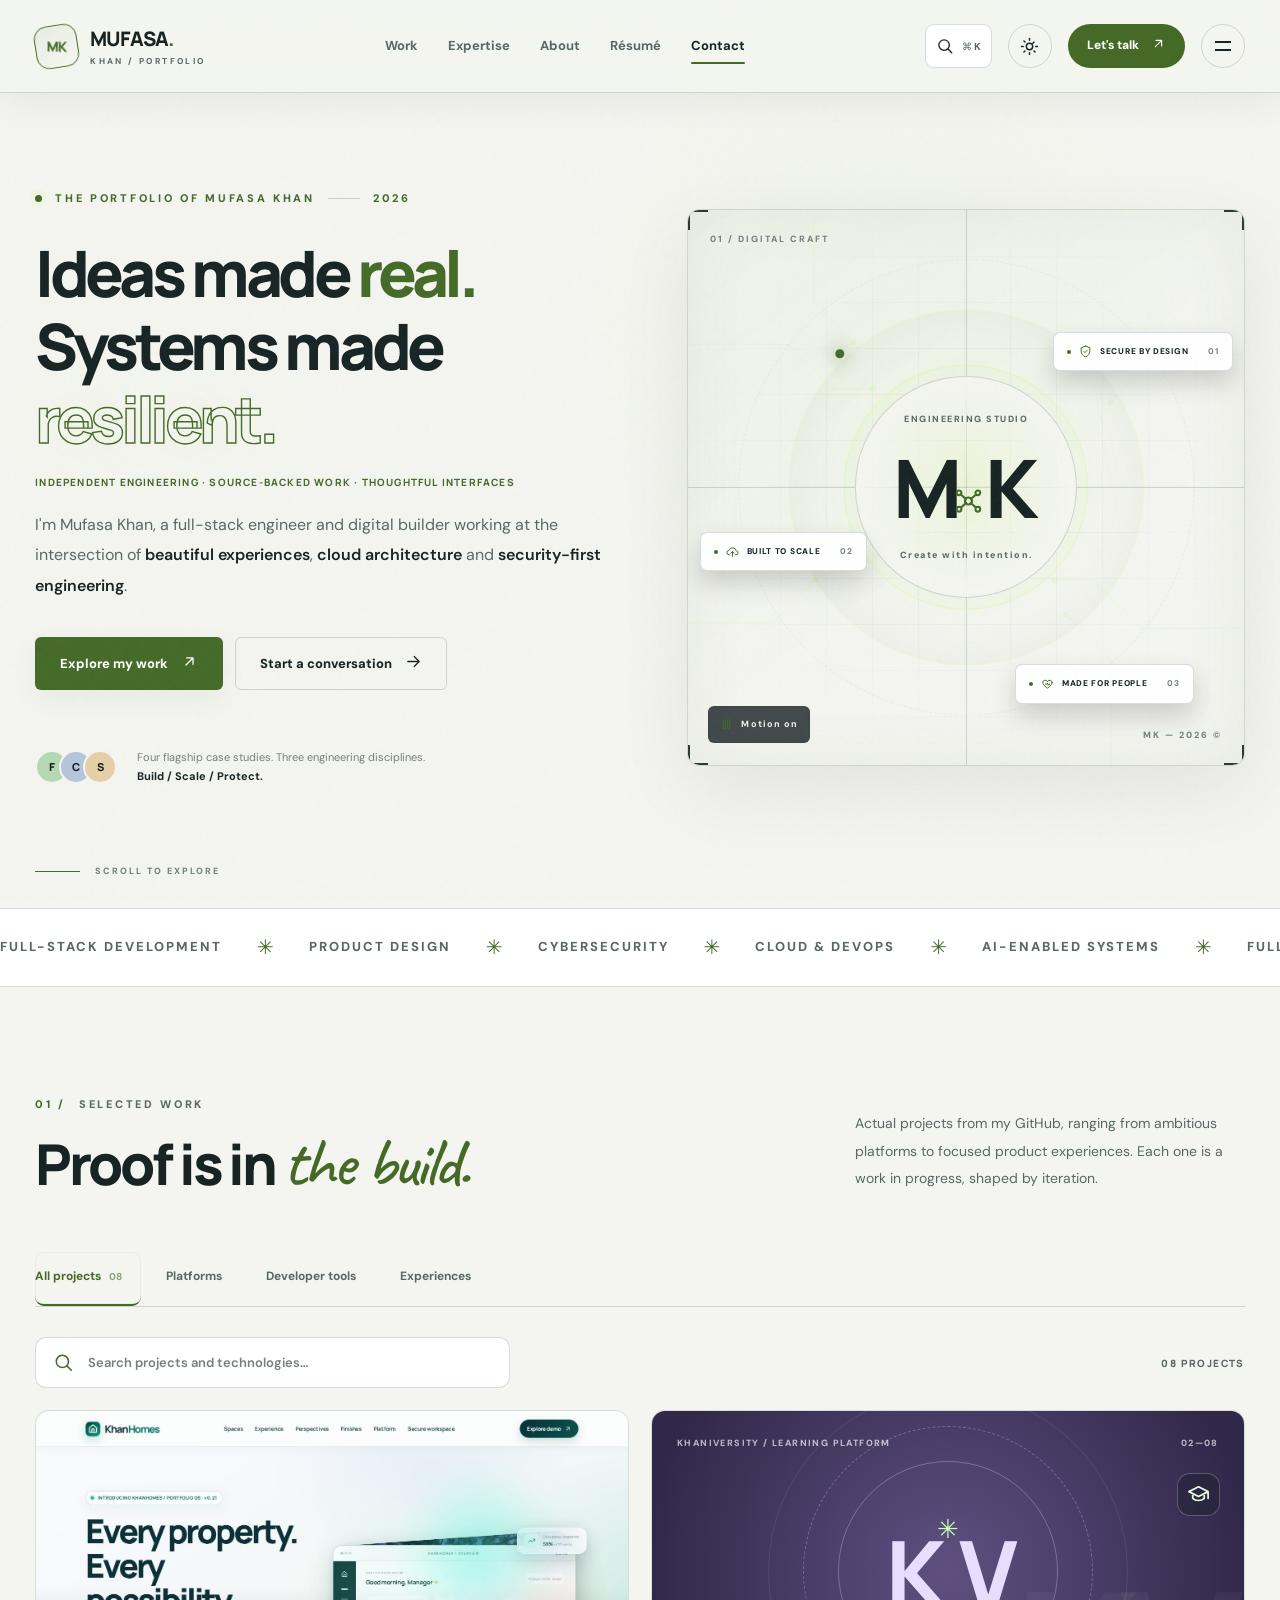
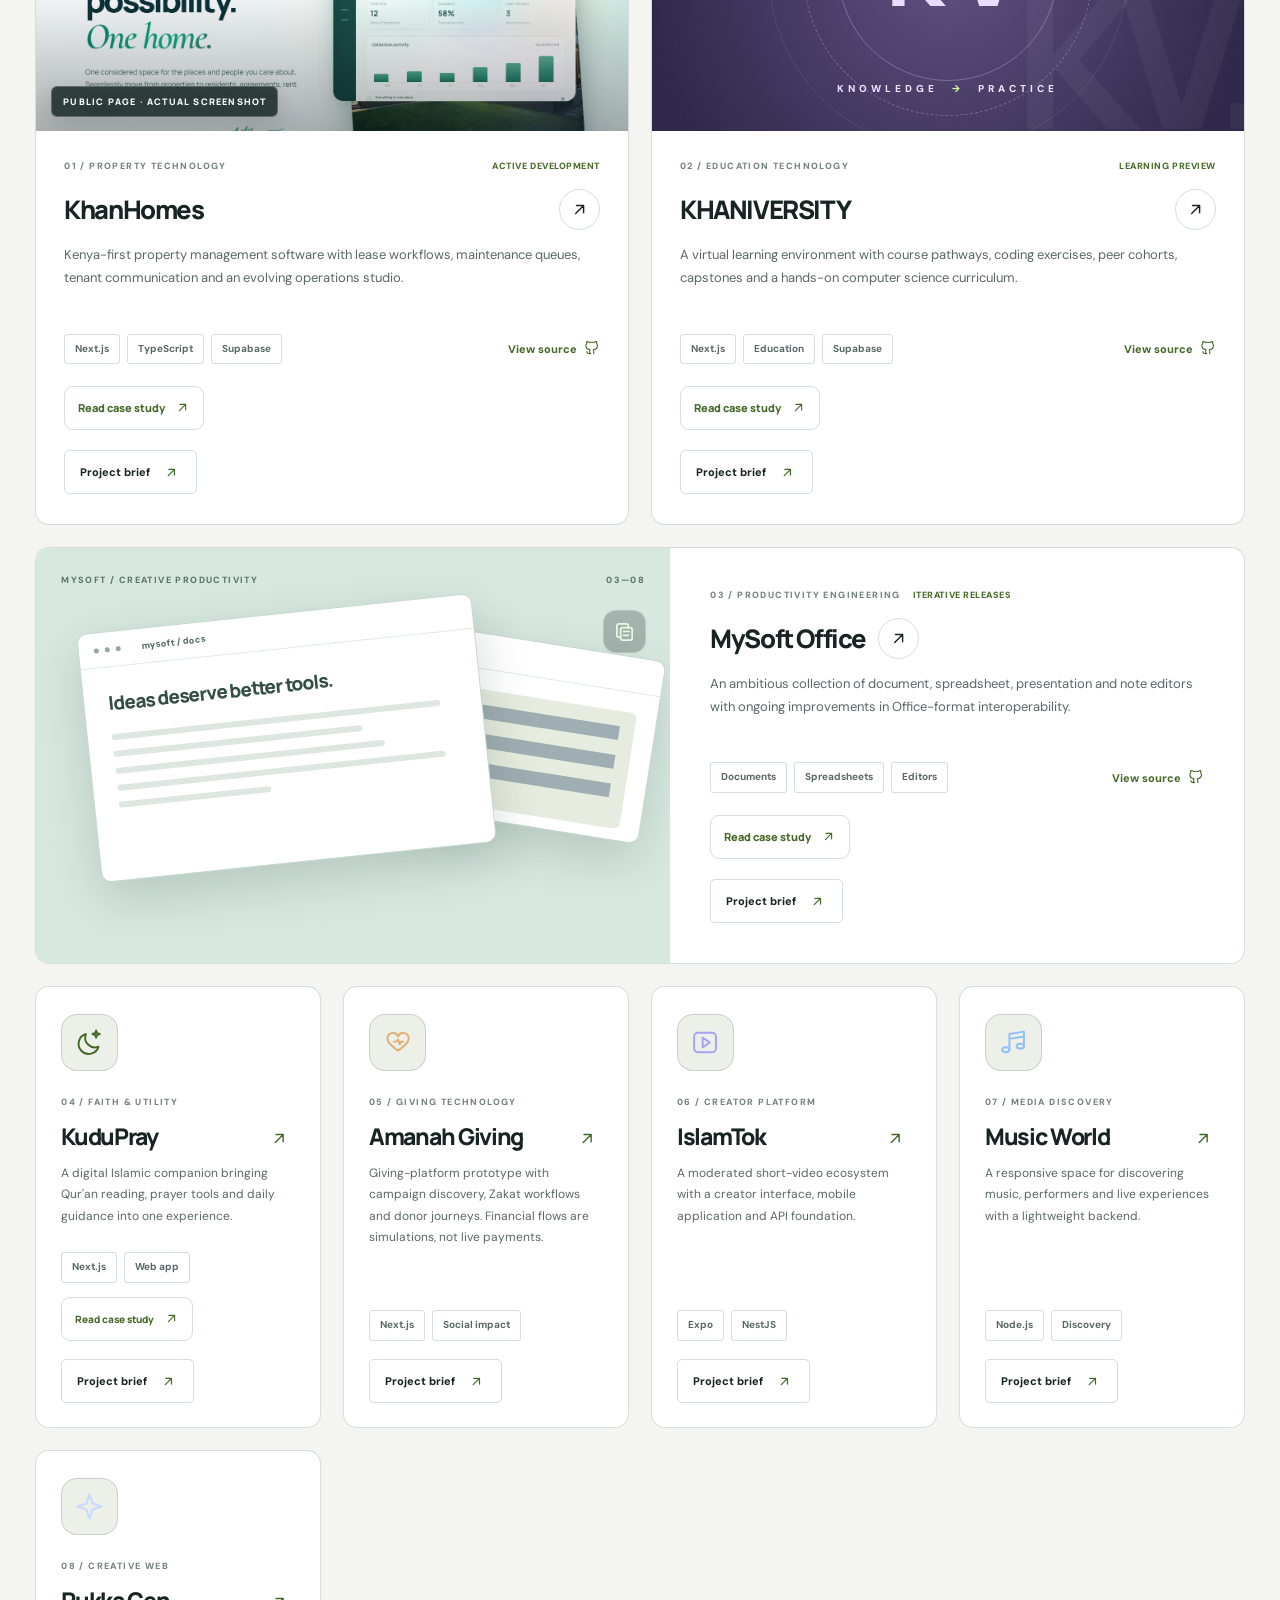
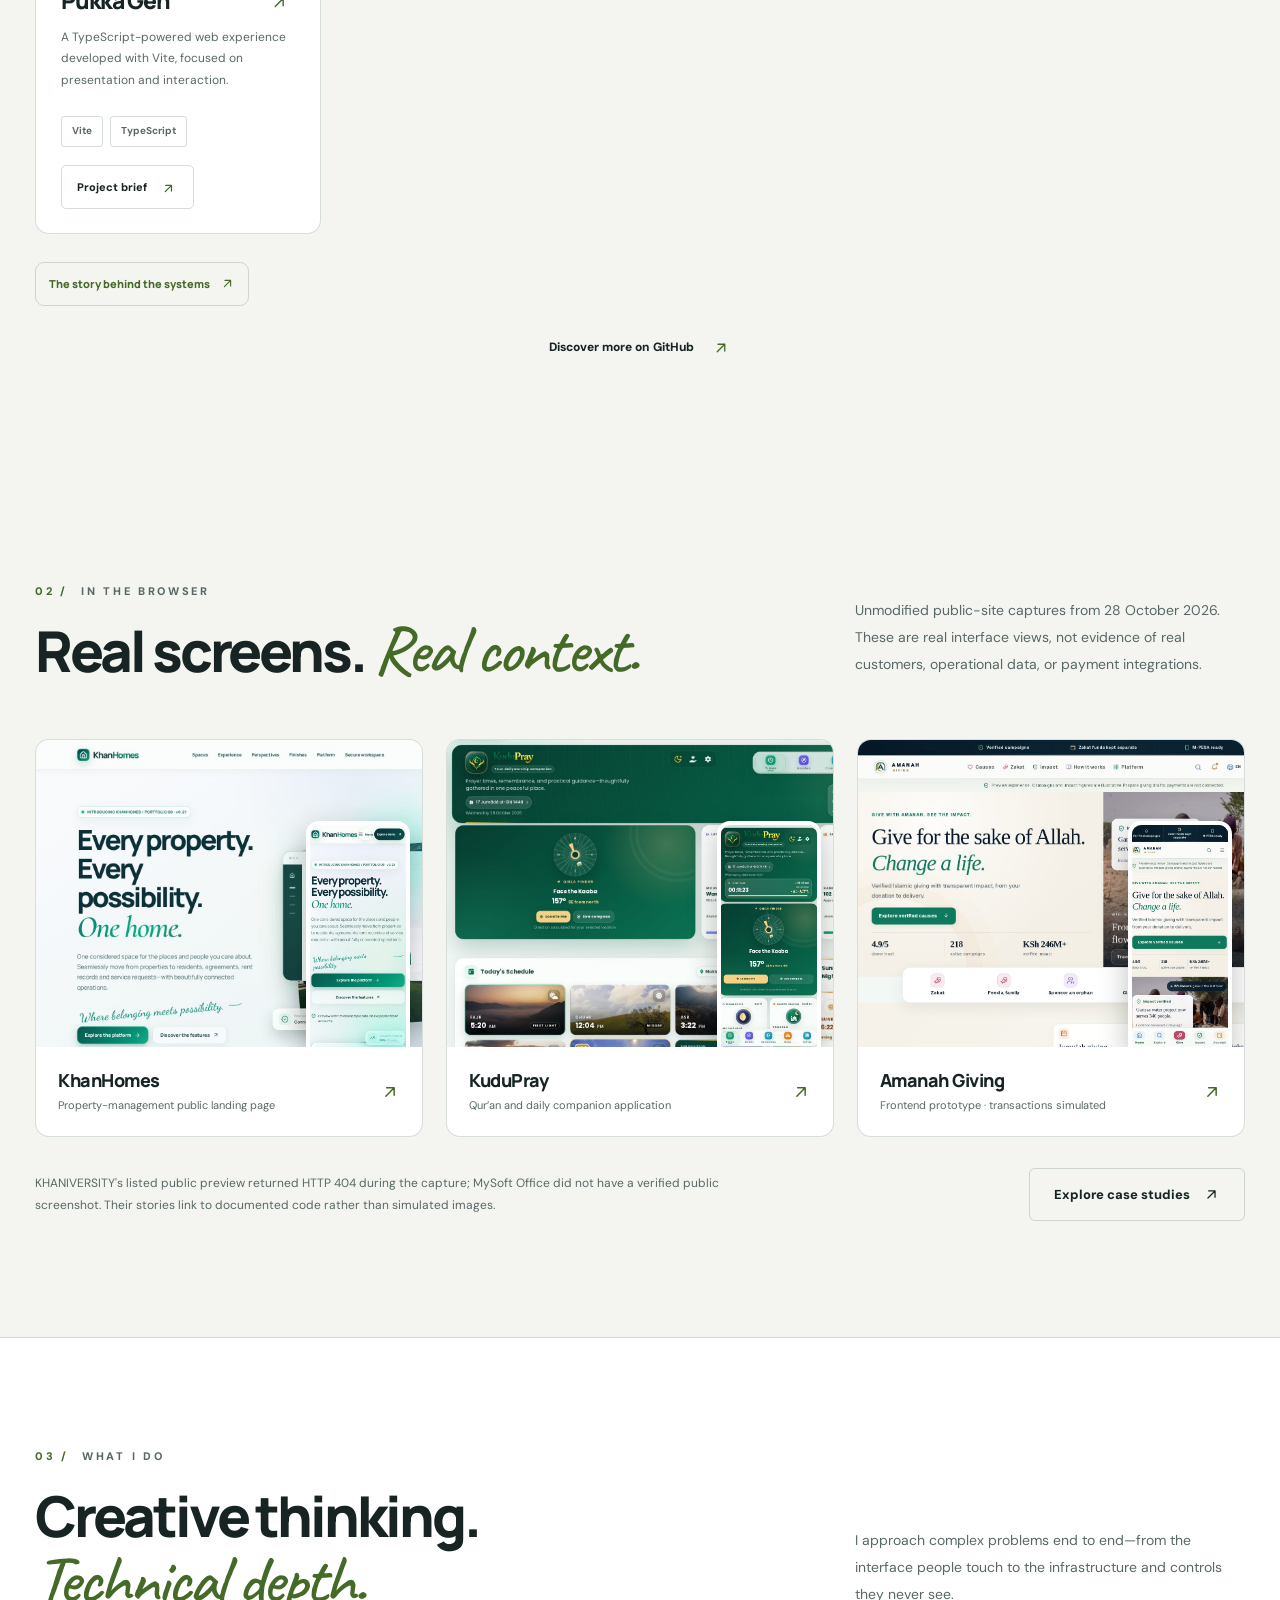
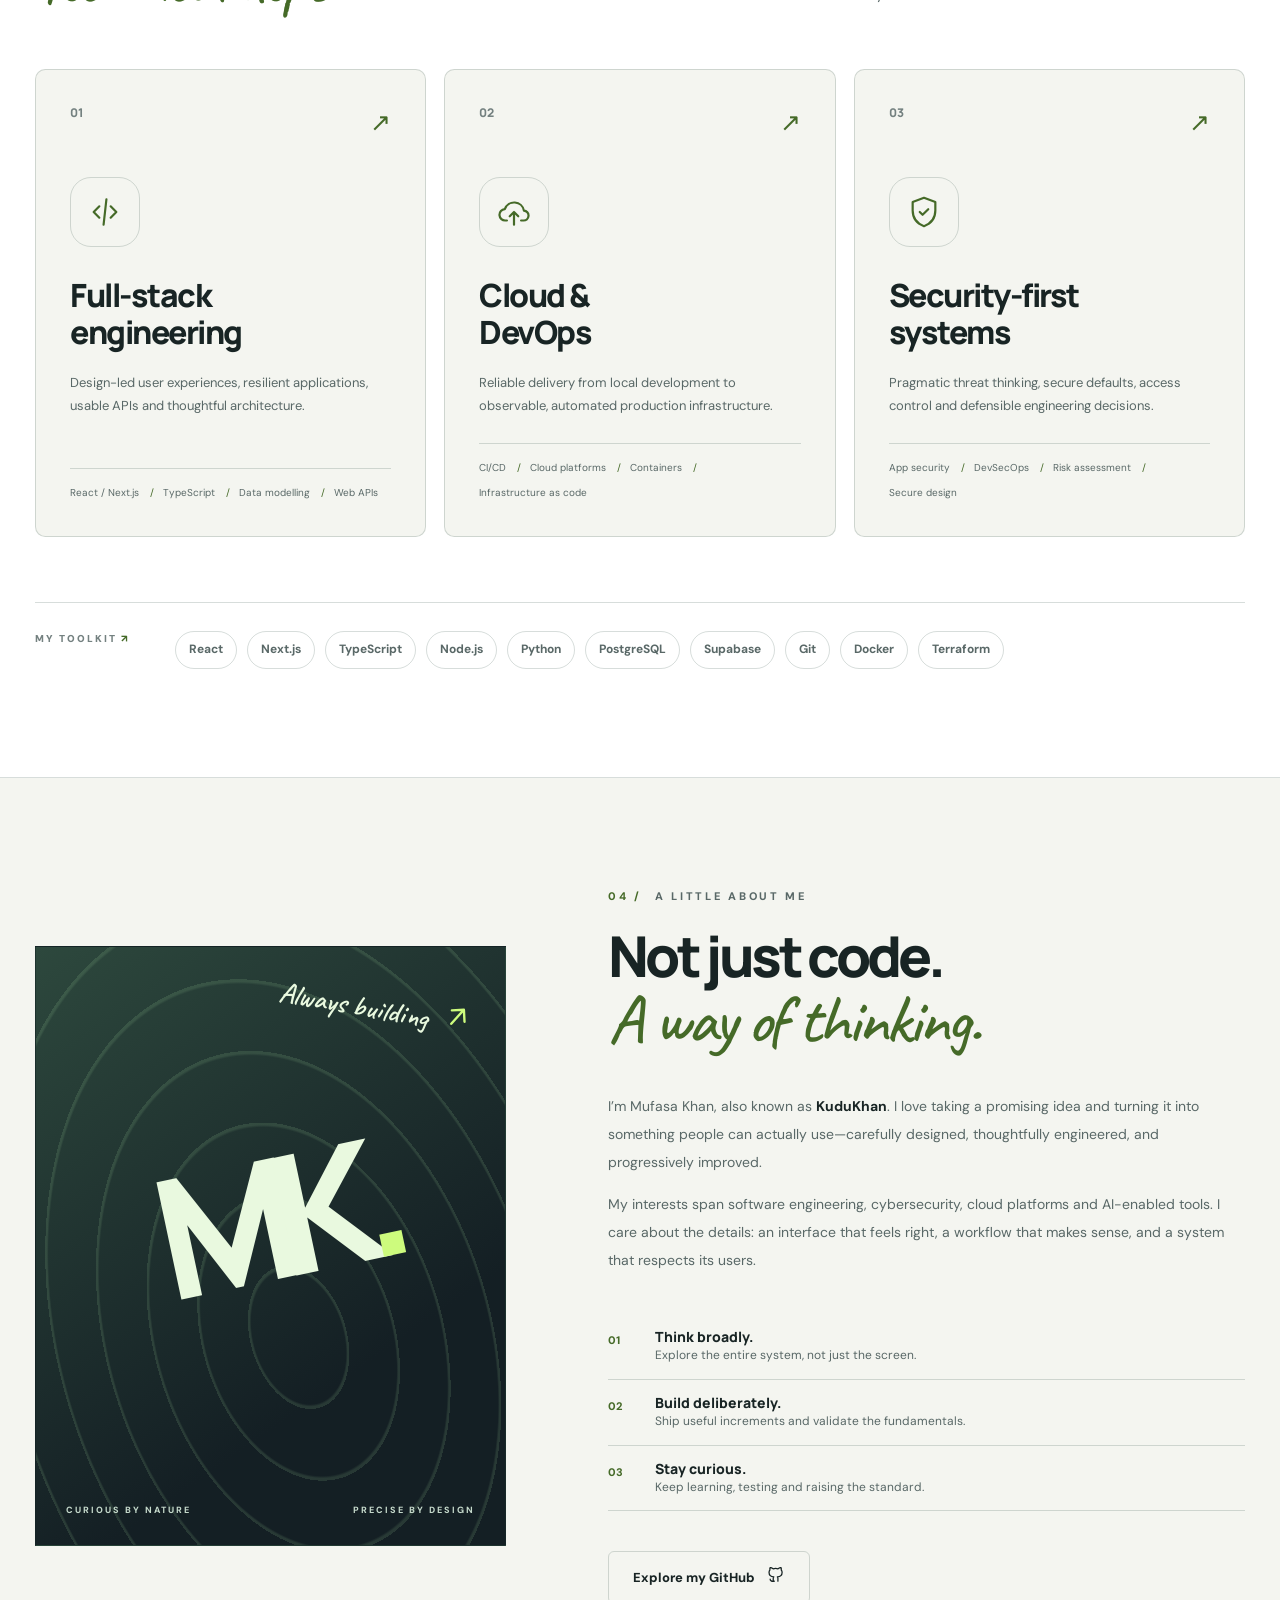
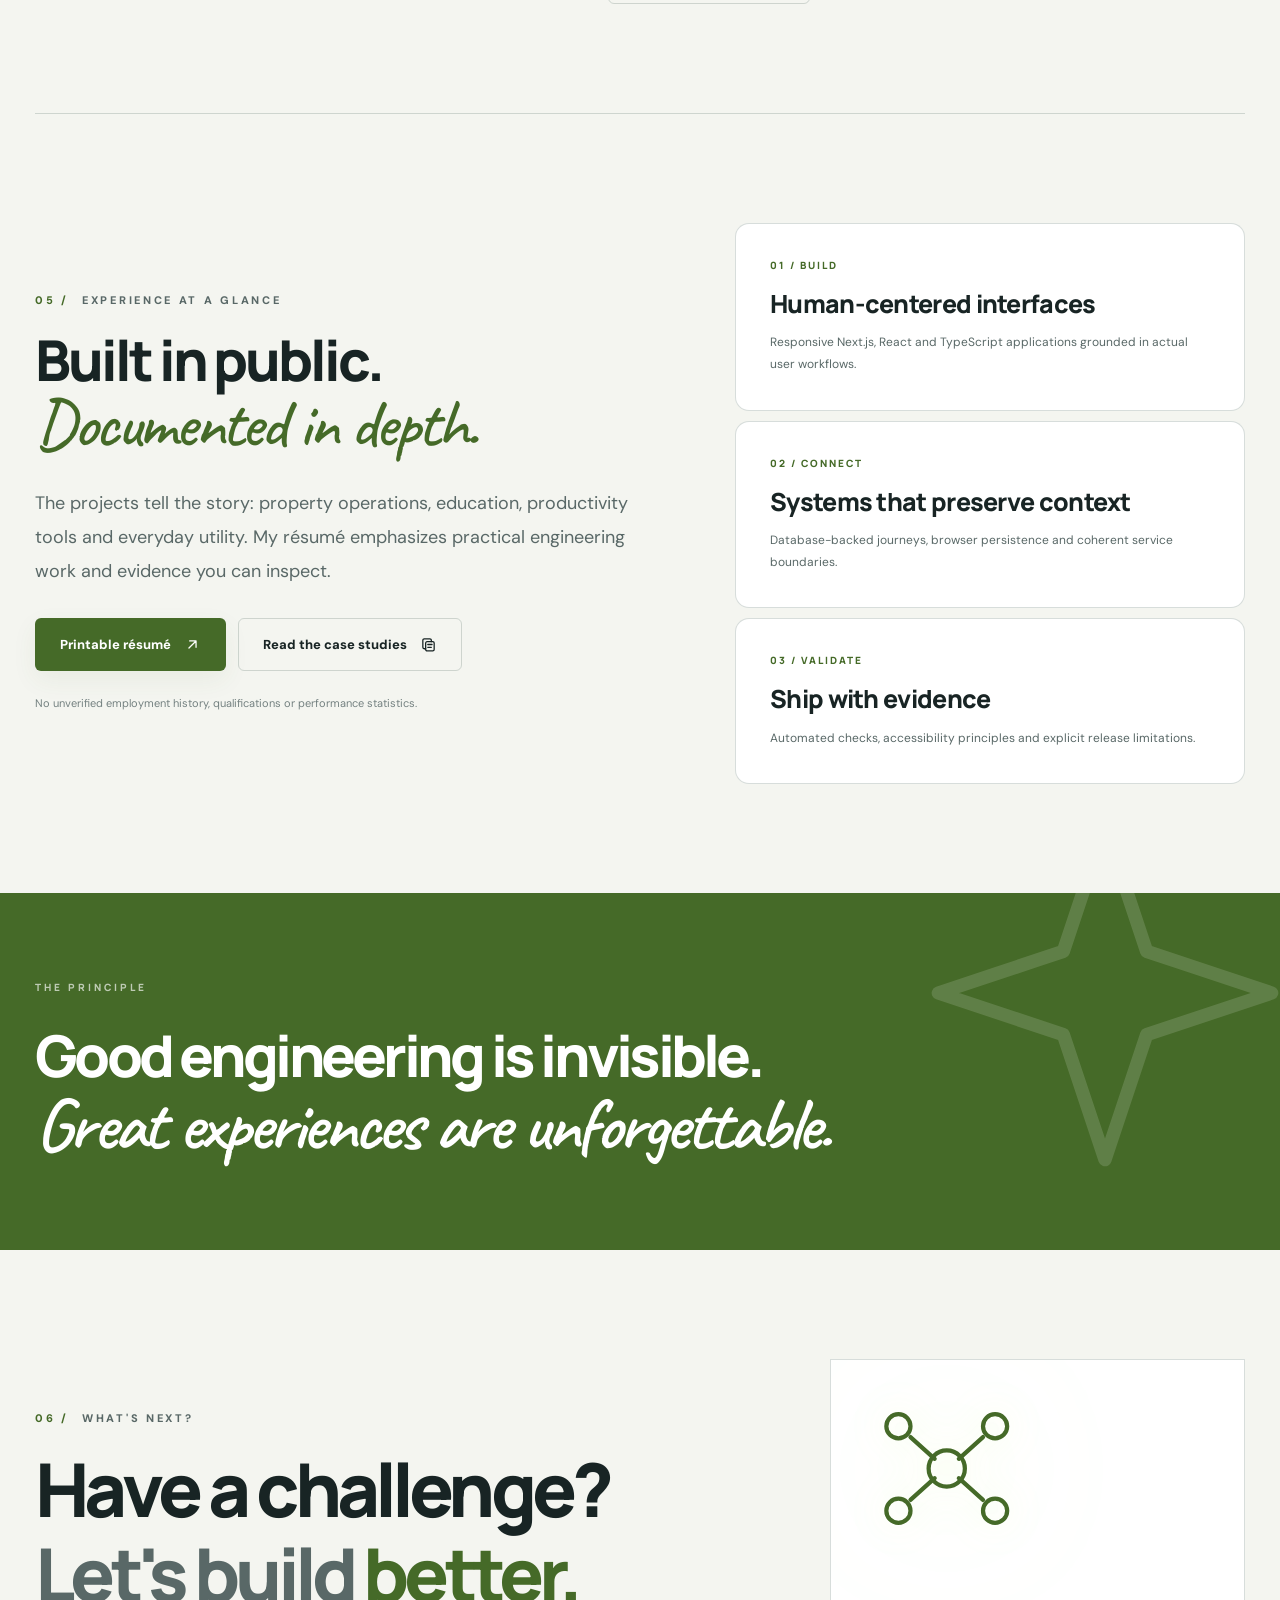
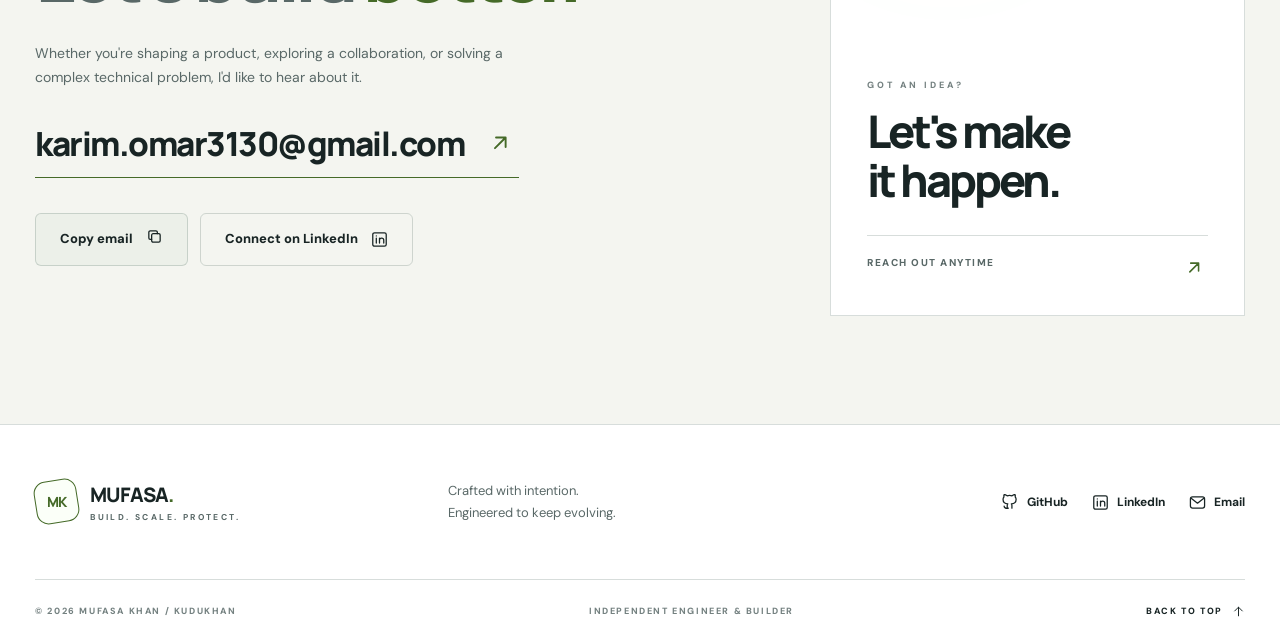
==== commit e31232f4: "feat: pre-v2.6 visual polish, unified SVG icons, responsive editorial motion" ====
--- a/index.html
+++ b/index.html
@@ -43,11 +43,11 @@
       </nav>
       <div class="header-actions">
         <button class="icon-button quick-nav-trigger" id="quick-nav-trigger" type="button" aria-label="Open navigation and project search" aria-haspopup="dialog" aria-controls="command-dialog" title="Quick navigation Ctrl or Command K">
-          <svg viewBox="0 0 24 24" fill="none" stroke="currentColor" stroke-width="1.8" stroke-linecap="round" aria-hidden="true"><circle cx="10.8" cy="10.8" r="6.6"/><path d="m16 16 5 5"/></svg><span class="quick-nav-hint">⌘ K</span>
+          <svg class="ui-icon" viewBox="0 0 24 24" aria-hidden="true" focusable="false"><use href="/assets/icons.svg#icon-search"></use></svg><span class="quick-nav-hint">⌘ K</span>
         </button>
         <button class="icon-button theme-toggle" type="button" id="theme-toggle" aria-label="Switch to light theme" title="Toggle appearance">
-          <svg class="theme-sun" viewBox="0 0 24 24" fill="none" stroke="currentColor" stroke-width="1.75" stroke-linecap="round"><circle cx="12" cy="12" r="4"/><path d="M12 2v2m0 16v2M4.93 4.93l1.41 1.41m11.32 11.32 1.41 1.41M2 12h2m16 0h2M4.93 19.07l1.41-1.41M17.66 6.34l1.41-1.41"/></svg>
-          <svg class="theme-moon" viewBox="0 0 24 24" fill="none" stroke="currentColor" stroke-width="1.75" stroke-linecap="round"><path d="M20.4 15.2A8.5 8.5 0 0 1 8.8 3.6 8.5 8.5 0 1 0 20.4 15.2Z"/></svg>
+          <svg class="theme-sun ui-icon" viewBox="0 0 24 24" aria-hidden="true" focusable="false"><use href="/assets/icons.svg#icon-sun"></use></svg>
+          <svg class="theme-moon ui-icon" viewBox="0 0 24 24" aria-hidden="true" focusable="false"><use href="/assets/icons.svg#icon-moon-star"></use></svg>
         </button>
         <a class="header-cta" href="mailto:karim.omar3130@gmail.com?subject=Portfolio%20collaboration">Let's talk <span aria-hidden="true"><svg class="ui-icon" viewBox="0 0 24 24" fill="none" stroke="currentColor" stroke-width="1.8" stroke-linecap="round" stroke-linejoin="round" aria-hidden="true"><use href="/assets/icons.svg#icon-arrow-up-right"></use></svg></span></a>
         <button class="icon-button menu-toggle" type="button" id="menu-toggle" aria-expanded="false" aria-controls="mobile-nav" aria-label="Open navigation"><span></span><span></span></button>
--- a/assets/portfolio.css
+++ b/assets/portfolio.css
@@ -341,3 +341,86 @@
 @media(max-width:720px){.evidence-grid{grid-template-columns:1fr}.evidence-picture{height:clamp(230px,57vw,400px)}.evidence-phone{width:25%;height:78%}.evidence-follow .button{width:100%}}
 @media(max-width:480px){.evidence-meta{padding:18px}.resume-intro-actions .button{width:100%}.hero-strap{font-size:9px;letter-spacing:.7px}.case-detail-link{font-size:10px}}
 @media(prefers-reduced-motion:reduce){.evidence-tile,.evidence-desktop,.actual-preview{transition:none!important}.evidence-tile:hover,.evidence-tile:hover .evidence-desktop,.project-card:hover .actual-preview{transform:none!important}}
+
+
+/* Visual-polish release: precise geometry, quiet elevation and meaningful micro-motion. */
+:root{--studio-radius:14px;--studio-glow:rgba(205,251,125,.09);--studio-elevation:0 18px 60px rgba(0,0,0,.16);--studio-ease:cubic-bezier(.22,1,.36,1)}
+:root[data-theme=light]{--studio-glow:rgba(69,106,40,.065);--studio-elevation:0 18px 55px rgba(20,45,34,.07)}
+.site-header{box-shadow:0 9px 36px rgba(0,0,0,.055)}
+.site-header .brand-mark{background:linear-gradient(155deg,var(--studio-glow),transparent 90%);border-radius:13px}
+.site-header .icon-button{min-width:44px;min-height:44px;display:inline-flex;align-items:center;justify-content:center}
+.theme-toggle .ui-icon{width:19px;height:19px;min-width:19px;stroke-width:1.8}
+.quick-nav-trigger .ui-icon{width:18px;height:18px;min-width:18px}
+.menu-toggle{min-width:44px;min-height:44px}
+.desktop-nav a:focus-visible::after{transform:scaleX(1)}
+.button{position:relative;isolation:isolate;overflow:hidden;transform:translateZ(0);transition:transform .22s var(--studio-ease),box-shadow .28s var(--studio-ease),border-color .22s ease,background-color .22s ease}
+.button::after{content:"";position:absolute;inset:0;pointer-events:none;border-radius:inherit;background:linear-gradient(112deg,transparent 24%,rgba(255,255,255,.14) 48%,transparent 71%);opacity:0;transform:translateX(-75%);transition:transform .55s var(--studio-ease),opacity .2s}
+.button:focus-visible,.site-header .icon-button:focus-visible,.filter:focus-visible,.project-brief-trigger:focus-visible,.case-detail-link:focus-visible{outline:2px solid var(--accent);outline-offset:4px}
+.button.primary{box-shadow:0 9px 26px var(--studio-glow)}
+.section-top h2,.resume-intro h2{letter-spacing:-.055em;text-wrap:balance}
+.hero h1{letter-spacing:-.068em;text-wrap:balance}
+.hero-art{border-color:rgba(205,251,125,.2);box-shadow:inset 0 0 65px var(--studio-glow),0 24px 76px rgba(0,0,0,.07)}
+:root[data-theme=light] .hero-art{border-color:rgba(69,106,40,.2)}
+.hero-circuit{opacity:.72}
+.orbit-middle{box-shadow:inset 0 0 45px var(--studio-glow)}
+.project-card{border-radius:var(--studio-radius);box-shadow:0 0 0 1px rgba(255,255,255,.008);transition:transform .3s var(--studio-ease),border-color .28s ease,box-shadow .3s var(--studio-ease)}
+.project-card:focus-within{box-shadow:0 0 0 1px var(--accent),var(--studio-elevation)}
+.project-card .project-heading h3{letter-spacing:-.055em;line-height:1.14}
+.project-meta .status{letter-spacing:.06em}
+.project-card .case-detail-link,.featured-case-link{border-radius:9px;transition:transform .24s var(--studio-ease),border-color .22s,background .22s}
+.actual-visual{isolation:isolate}
+.actual-visual::after{content:"";position:absolute;inset:55% 0 0;background:linear-gradient(transparent,rgba(9,17,18,.32));pointer-events:none}
+.actual-caption{border-color:rgba(255,255,255,.24);backdrop-filter:blur(12px);box-shadow:0 7px 22px rgba(0,0,0,.14)}
+.filter{border-radius:9px;transition:background-color .2s,border-color .2s,color .2s,transform .22s var(--studio-ease)}
+.filter[aria-pressed="true"]{box-shadow:inset 0 0 0 1px var(--studio-glow)}
+.project-search{border-radius:11px;transition:border-color .2s,box-shadow .2s}
+.project-search:focus-within{border-color:var(--accent);box-shadow:0 0 0 3px var(--studio-glow)}
+.evidence-tile,.resume-values>div{border-radius:var(--studio-radius);transition:transform .3s var(--studio-ease),border-color .26s,box-shadow .3s var(--studio-ease)}
+.evidence-meta strong{line-height:1.32}
+.evidence-meta .ui-icon{transition:transform .3s var(--studio-ease)}
+.resume-values>div{position:relative;overflow:hidden}
+.resume-values>div::before{content:"";position:absolute;left:0;top:0;bottom:0;width:2px;background:var(--accent);transform:scaleY(0);transform-origin:bottom;transition:transform .3s var(--studio-ease)}
+.expertise-card{transition:transform .28s var(--studio-ease),border-color .26s,box-shadow .28s var(--studio-ease)}
+.expertise-card:focus-within{border-color:var(--accent)}
+.contact-main,.contact-side{min-width:0}
+.contact-email{overflow-wrap:anywhere}
+.footer-links a{min-height:44px}
+.ui-icon{stroke-linejoin:round;stroke-linecap:round;shape-rendering:geometricPrecision}
+@media(hover:hover) and (pointer:fine){
+.button:hover::after{opacity:1;transform:translateX(75%)}
+.project-card:hover,.evidence-tile:hover,.resume-values>div:hover,.expertise-card:hover{transform:translateY(-3px);box-shadow:var(--studio-elevation)}
+.project-card .case-detail-link:hover,.featured-case-link:hover{transform:translateY(-2px)}
+.filter:hover{transform:translateY(-1px)}
+.evidence-tile:hover .evidence-meta .ui-icon{transform:translate(3px,-3px)}
+.resume-values>div:hover::before{transform:scaleY(1)}
+}
+@media(max-width:980px){
+.site-header .header-inner{gap:clamp(7px,1.5vw,16px)}
+.header-actions{gap:clamp(5px,1.2vw,10px)}
+.hero-art{max-width:min(100%,620px)}
+.project-heading,.project-foot,.project-card .project-content{min-width:0}
+}
+@media(max-width:720px){
+.hero h1{letter-spacing:-.06em}
+.section-top{gap:20px}
+.evidence-meta{gap:10px}
+.project-card .case-detail-link{max-width:100%;white-space:normal}
+.resume-values>div{padding:clamp(19px,5vw,28px)}
+}
+@media(max-width:480px){
+.site-header .brand-copy strong{font-size:clamp(16px,4.5vw,19px)}
+.site-header .header-actions .icon-button{min-width:42px;min-height:42px}
+.project-card.featured .project-heading{width:100%}
+.evidence-meta strong{font-size:17px}
+.footer-links{justify-content:flex-start}
+}
+@media(any-hover:none){
+.project-card:hover,.evidence-tile:hover,.resume-values>div:hover,.expertise-card:hover{transform:none;box-shadow:none}
+}
+@media(prefers-reduced-motion:reduce){
+.button,.button::after,.evidence-tile,.evidence-meta .ui-icon,.resume-values>div,.resume-values>div::before,.project-card,.expertise-card,.filter,.project-card .case-detail-link,.featured-case-link{transition:none!important}
+.button:hover,.project-card:hover,.evidence-tile:hover,.resume-values>div:hover,.expertise-card:hover,.filter:hover{transform:none!important}
+}
+:root.motion-paused .button::after{transition:none!important;opacity:0!important}
+:root.motion-paused .project-card,:root.motion-paused .expertise-card,:root.motion-paused .evidence-tile,:root.motion-paused .resume-values>div,:root.motion-paused .filter,:root.motion-paused .button,:root.motion-paused .ui-icon{transition:none!important}
+:root.motion-paused .project-card:hover,:root.motion-paused .evidence-tile:hover,:root.motion-paused .resume-values>div:hover,:root.motion-paused .expertise-card:hover,:root.motion-paused .filter:hover,:root.motion-paused .button:hover{transform:none!important}
